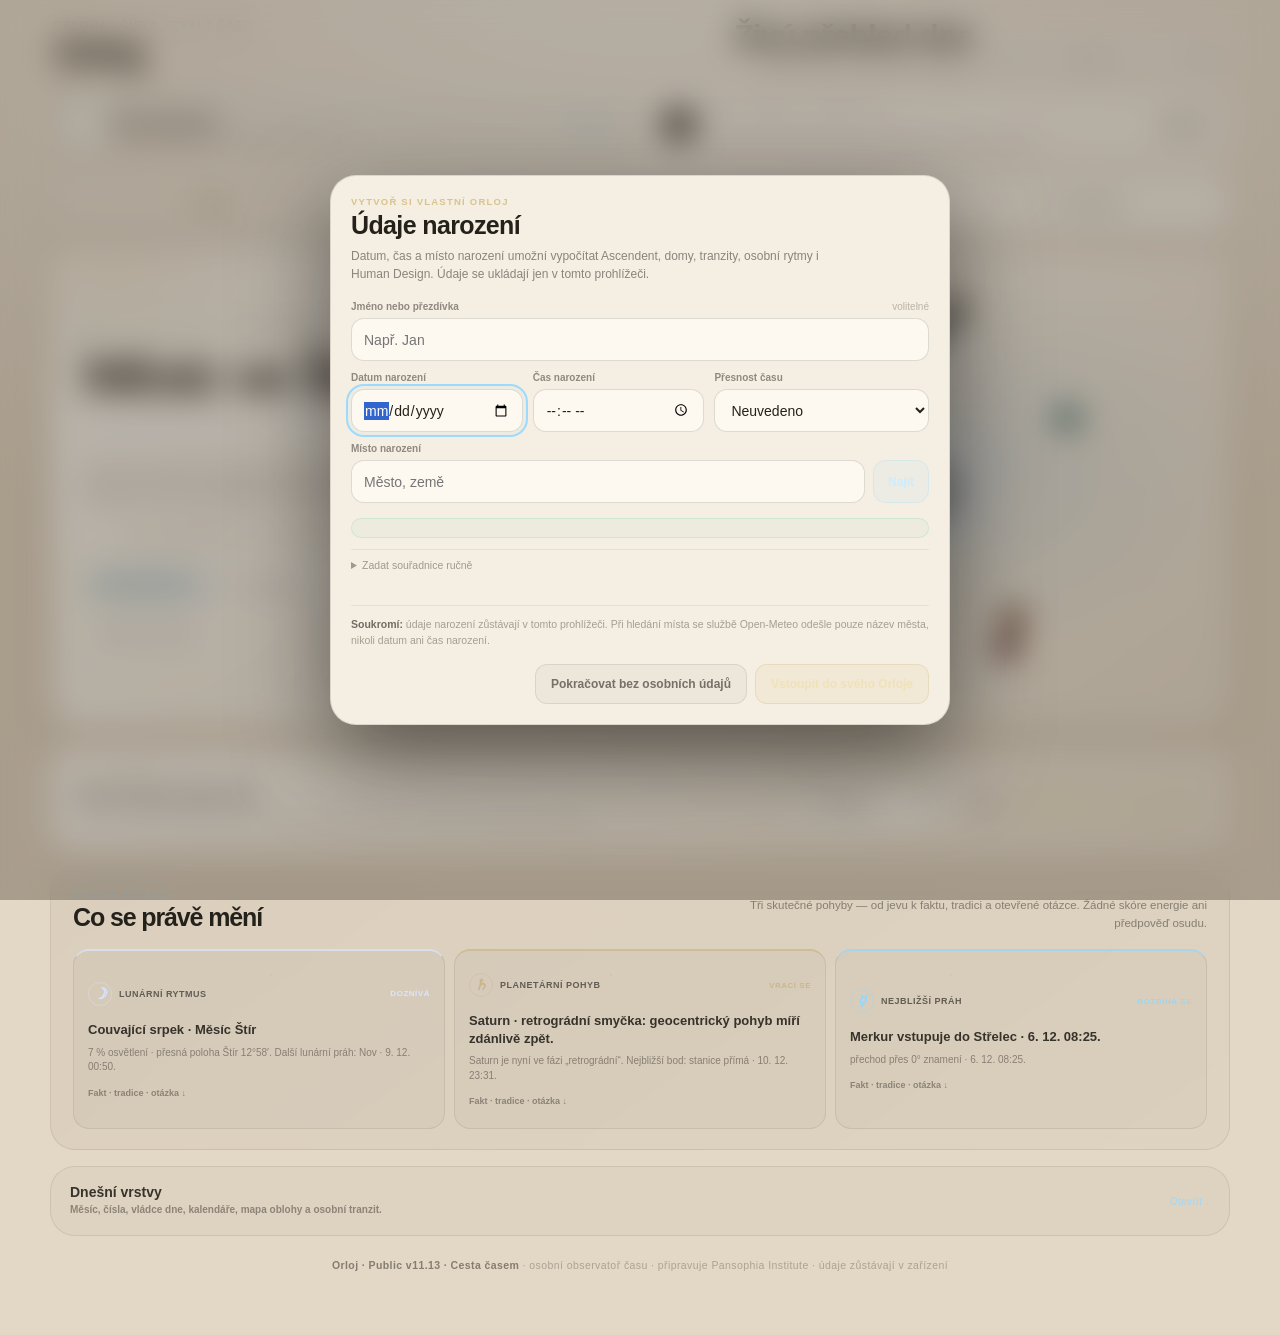
==== index.html @ e78c7732 "Translate live Now reading and its three signals" ====
<!DOCTYPE html>

<html lang="cs">
<head>
<meta charset="utf-8"/>
<meta content="no-cache, no-store, must-revalidate" http-equiv="Cache-Control"/>
<meta content="no-cache" http-equiv="Pragma"/>
<meta content="0" http-equiv="Expires"/>
<meta content="width=device-width, initial-scale=1, viewport-fit=cover" name="viewport"/>
<meta content="yes" name="apple-mobile-web-app-capable"/>
<meta content="yes" name="mobile-web-app-capable"/>
<meta content="black-translucent" name="apple-mobile-web-app-status-bar-style"/>
<meta content="Orloj" name="apple-mobile-web-app-title"/>
<meta content="#0a0d13" name="theme-color"/>
<script>
(function(){
  try{
    var pref=localStorage.getItem("orloj-theme")||"system";
    var resolved=pref==="system"?(window.matchMedia&&window.matchMedia("(prefers-color-scheme: light)").matches?"light":"dark"):pref;
    document.documentElement.setAttribute("data-theme",resolved);
    document.documentElement.setAttribute("data-theme-preference",pref);
  }catch(e){document.documentElement.setAttribute("data-theme","dark");}
})();
</script>
<meta content="Orloj Public v11.13" name="application-name"/>
<meta content="public-v11-13" name="orloj-build"/>
<link href="manifest.webmanifest" rel="manifest"/>
<link href="[data-uri]" rel="apple-touch-icon"/>
<title>Orloj — osobní observatoř času</title>
<style>
  :root {
    color-scheme: dark;
    --ink-rgb: 255,255,255;
    --ink-primary: #f7f8fb;
    --ink-warm: #f3ecdd;
    --ink-soft: #f4efe5;
    --ink-soft-rgb: 244,239,229;
    --line-rgb: 220,226,236;
    --paper: #0a0d13;
    --paper-soft: #111722;
    --gold: #d8c48a;
  }
  html[data-theme="light"] {
    color-scheme: light;
    --ink-rgb: 31,28,23;
    --ink-primary: #24211b;
    --ink-warm: #2c2923;
    --ink-soft: #252119;
    --ink-soft-rgb: 37,33,25;
    --line-rgb: 65,59,50;
    --paper: #f4eee3;
    --paper-soft: #ebe1d1;
    --gold: #8c6a32;
    --sky1: #f8f3ea;
    --sky2: #eee5d7;
    --sky3: #e3d7c5;
  }
  * { box-sizing: border-box; -webkit-tap-highlight-color: transparent; }
  body {
    margin: 0;
    background: radial-gradient(1200px 800px at 50% -10%, var(--sky1,#131a26) 0%, var(--sky2,#0a0d13) 55%, var(--sky3,#07090e) 100%);
    color: var(--ink-primary);
    font-family: -apple-system, BlinkMacSystemFont, "SF Pro Text", "Segoe UI", Roboto, sans-serif;
    min-height: 100vh;
    padding: max(18px, env(safe-area-inset-top)) max(14px, env(safe-area-inset-right)) max(40px, env(safe-area-inset-bottom)) max(14px, env(safe-area-inset-left));
  }
  .wrap { max-width: 1080px; margin: 0 auto; display: flex; flex-direction: column; gap: 16px; position: relative; z-index: 1; }
  body::before, body::after { content: ""; position: fixed; top: -120px; left: -120px; right: -120px; bottom: -120px; z-index: 0; pointer-events: none; background-repeat: repeat; }
  body::before { background-image: radial-gradient(1.3px 1.3px at 15% 22%, rgba(var(--ink-rgb),.55), transparent), radial-gradient(1px 1px at 62% 15%, rgba(var(--ink-rgb),.4), transparent), radial-gradient(1.4px 1.4px at 82% 42%, rgba(255,238,214,.5), transparent), radial-gradient(1px 1px at 34% 68%, rgba(var(--ink-rgb),.38), transparent), radial-gradient(1.1px 1.1px at 72% 82%, rgba(200,220,255,.42), transparent), radial-gradient(1px 1px at 8% 88%, rgba(var(--ink-rgb),.32), transparent), radial-gradient(1.2px 1.2px at 48% 40%, rgba(var(--ink-rgb),.36), transparent); background-size: 280px 280px; opacity: .7; animation: drift1 200s linear infinite; }
  body::after { background-image: radial-gradient(1px 1px at 25% 12%, rgba(var(--ink-rgb),.34), transparent), radial-gradient(1px 1px at 55% 55%, rgba(var(--ink-rgb),.28), transparent), radial-gradient(1.2px 1.2px at 88% 20%, rgba(240,200,160,.34), transparent), radial-gradient(1px 1px at 12% 50%, rgba(var(--ink-rgb),.28), transparent), radial-gradient(1px 1px at 78% 68%, rgba(200,220,255,.3), transparent); background-size: 380px 380px; opacity: .5; animation: drift2 330s linear infinite; }
  @keyframes drift1 { from { transform: translate3d(0,0,0); } to { transform: translate3d(0,-70px,0); } }
  @keyframes drift2 { from { transform: translate3d(0,0,0); } to { transform: translate3d(0,90px,0); } }
  .panel:not(.hidden) { animation: panelIn .34s cubic-bezier(.2,.7,.2,1); }
  @keyframes panelIn { from { opacity: 0; transform: translateY(8px); } to { opacity: 1; transform: none; } }
  .tabs button { transition: background .18s ease, color .18s ease, border-color .18s ease; }
  .tabs button.on { color: #ffce9e; text-shadow: 0 0 14px rgba(240,163,108,.45); }
  .cbchip, .evrow, .trow, .pprow, .nm-inp { transition: background .16s ease, color .16s ease, border-color .16s ease; }
  .now { animation: nowglow 3.4s ease-in-out infinite; }
  @keyframes nowglow { 0%,100% { opacity: 1; } 50% { opacity: .62; } }
  .aspulse { animation: asppulse 2.6s ease-in-out infinite; display: inline-block; }
  @keyframes asppulse { 0%,100% { text-shadow: 0 0 2px currentColor; opacity: 1; } 50% { text-shadow: 0 0 13px currentColor, 0 0 26px currentColor; opacity: .78; } }
  #anim-btn.playing { color: #ffce9e; border-color: rgba(240,163,108,.55); background: rgba(240,163,108,.12); text-shadow: 0 0 10px rgba(240,163,108,.5); }
  @media (prefers-reduced-motion: reduce) { body::before, body::after { animation: none; } .panel:not(.hidden) { animation: none; } .aspulse, .now { animation: none; } }
  .jr-ta { width: 100%; min-height: 120px; box-sizing: border-box; background: rgba(var(--ink-rgb),.05); border: 1px solid rgba(var(--ink-rgb),.14); border-radius: 12px; color: var(--ink-warm); font-family: inherit; font-size: 15px; line-height: 1.55; padding: 11px 13px; margin-top: 10px; resize: vertical; }
  .jr-ta::placeholder { color: rgba(var(--ink-rgb),.35); }
  .jr-btn { border: 1px solid rgba(240,163,108,.5); background: rgba(240,163,108,.12); color: #ffd9b8; border-radius: 10px; padding: 8px 14px; font-size: 13px; font-weight: 700; font-family: inherit; cursor: pointer; }
  .jr-head-row { display: flex; flex-wrap: wrap; gap: 6px 16px; font-size: 13.5px; margin-top: 6px; }
  .jr-q { font-style: italic; color: #bdebd4; margin-top: 8px; font-size: 13.5px; }
  .jr-item { border-top: 1px solid rgba(var(--ink-rgb),.06); padding: 10px 2px; }
  .jr-item .jr-d { font-size: 12px; font-weight: 700; color: rgba(var(--ink-rgb),.5); display: flex; justify-content: space-between; align-items: center; }
  .jr-item .jr-t { font-size: 14px; line-height: 1.55; margin-top: 4px; white-space: pre-wrap; }
  .jr-x { background: none; border: none; color: rgba(var(--ink-rgb),.35); font-size: 15px; cursor: pointer; padding: 2px 6px; }
  .head { display: flex; align-items: flex-end; justify-content: space-between; gap: 12px; padding: 4px 4px 0; }
  .head h1 { font-size: 30px; font-weight: 600; letter-spacing: -.6px; margin: 0; }
  .head .eyebrow { font-size: 12px; font-weight: 500; color: rgba(var(--ink-rgb),.4); margin: 0 0 2px; }
  .head .meta { text-align: right; font-size: 13px; }
  .head .meta b { display: block; font-weight: 600; color: rgba(var(--ink-rgb),.9); }
  .head .meta i { font-style: normal; color: rgba(var(--ink-rgb),.36); }
  .card { background: rgba(var(--ink-rgb),.05); border: 1px solid rgba(var(--ink-rgb),.09); border-radius: 24px; padding: 18px; backdrop-filter: blur(8px); }
  .card h2 { font-size: 20px; font-weight: 600; margin: 0; letter-spacing: -.3px; }
  .lbl { font-size: 11px; font-weight: 600; color: rgba(var(--ink-rgb),.36); margin: 0; text-transform: none; }

  /* date control */
  .daterow { display: flex; align-items: flex-end; justify-content: space-between; gap: 10px; flex-wrap: wrap; }
  .badge { display: inline-flex; align-items: center; gap: 6px; border-radius: 999px; padding: 4px 11px; font-size: 12px; font-weight: 600; border: 1px solid; }
  .badge.live { border-color: rgba(93,202,165,.28); background: rgba(93,202,165,.1); color: #bdebd4; }
  .badge.off { border-color: rgba(143,216,255,.28); background: rgba(143,216,255,.1); color: #cdeaff; }
  input[type=range] { width: 100%; margin: 14px 0 4px; height: 6px; -webkit-appearance: none; appearance: none; background: rgba(var(--ink-rgb),.1); border-radius: 999px; outline: none; }
  input[type=range]::-webkit-slider-thumb { -webkit-appearance: none; width: 20px; height: 20px; border-radius: 50%; background: #8fd8ff; border: 3px solid #0a0d13; cursor: pointer; }
  input[type=range]::-moz-range-thumb { width: 20px; height: 20px; border-radius: 50%; background: #8fd8ff; border: 3px solid #0a0d13; cursor: pointer; }
  .scale { display: flex; justify-content: space-between; font-size: 11px; color: rgba(var(--ink-rgb),.3); }
  .btns { display: grid; grid-template-columns: repeat(5,1fr); gap: 8px; margin-top: 14px; }
  .btns button { border: 1px solid rgba(var(--ink-rgb),.1); background: rgba(var(--ink-rgb),.05); color: rgba(var(--ink-rgb),.74); border-radius: 14px; padding: 10px 2px; font-size: 15px; font-weight: 600; cursor: pointer; font-family: inherit; }
  .btns button:active { transform: scale(.96); }
  .btns button.on { border-color: rgba(93,202,165,.3); background: rgba(93,202,165,.1); color: #bdebd4; }

  .grid { display: grid; grid-template-columns: minmax(0,1fr) 360px; gap: 16px; align-items: start; }
  @media (max-width: 760px) { .grid { grid-template-columns: 1fr; } }

  /* planet list */
  .plist { padding: 6px; }
  .prow { display: flex; align-items: center; gap: 14px; width: 100%; text-align: left; background: transparent; border: 0; border-radius: 16px; padding: 12px; cursor: pointer; color: inherit; font-family: inherit; }
  .prow:hover { background: rgba(var(--ink-rgb),.03); }
  .prow.on { background: rgba(var(--ink-rgb),.06); }
  .prow .gly { flex: none; width: 38px; height: 38px; display: grid; place-items: center; border-radius: 50%; background: rgba(var(--ink-rgb),.06); border: 1px solid rgba(var(--ink-rgb),.1); font-size: 20px; }
  .prow .body { flex: 1; min-width: 0; display: flex; flex-direction: column; gap: 4px; }
  .prow .r1 { display: flex; align-items: baseline; gap: 8px; flex-wrap: wrap; }
  .prow .nm { font-size: 16px; font-weight: 600; }
  .prow .mo { font-size: 12px; color: rgba(var(--ink-rgb),.42); }
  .prow .r2 { font-size: 14px; color: rgba(var(--ink-rgb),.56); line-height: 1.25; }
  .prow .r2 .sg { color: var(--ink-primary); font-weight: 600; }
  .prow .r2 .ns { color: var(--ink-primary); font-weight: 600; }
  .prow .r2 .in { color: #8fd8ff; }
  .prow .R { color: #f8c56b; font-weight: 700; }

  .side { display: flex; flex-direction: column; gap: 16px; }
  /* detail */
  .detbig { font-size: 30px; font-weight: 600; letter-spacing: -.5px; margin: 2px 0 0; }
  .detsub { font-size: 13px; color: rgba(var(--ink-rgb),.5); margin: 3px 0 0; }
  .pill { display: inline-flex; align-items: center; gap: 6px; border-radius: 999px; padding: 4px 11px; font-size: 12px; font-weight: 600; border: 1px solid; }
  .phase { margin-top: 14px; border-top: 1px solid rgba(var(--ink-rgb),.08); padding-top: 14px; display: flex; gap: 14px; align-items: center; }
  .phase .pn { font-size: 17px; font-weight: 600; }
  .phase .ps { font-size: 13px; color: rgba(var(--ink-rgb),.5); margin-top: 2px; }
  .nextline { margin-top: 14px; border-top: 1px solid rgba(var(--ink-rgb),.08); padding-top: 12px; font-size: 13px; }
  .nextline i { font-style: normal; color: rgba(var(--ink-rgb),.42); }
  .chip { margin-top: 8px; display: inline-flex; align-items: center; gap: 6px; border: 1px solid rgba(var(--ink-rgb),.1); background: rgba(var(--ink-rgb),.06); border-radius: 999px; padding: 4px 11px; font-size: 12px; font-weight: 600; }
  .chip .dot { width: 6px; height: 6px; border-radius: 50%; background: #8fd8ff; }

  /* wheel */
  .leg { display: flex; gap: 14px; flex-wrap: wrap; font-size: 12px; color: rgba(var(--ink-rgb),.46); margin-top: 6px; }
  .leg span { display: inline-flex; align-items: center; gap: 6px; }
  .leg i { width: 16px; height: 2px; border-radius: 2px; display: inline-block; }
  .asp .h { font-size: 11px; font-weight: 600; color: rgba(var(--ink-rgb),.34); margin: 14px 0 8px; border-top: 1px solid rgba(var(--ink-rgb),.08); padding-top: 12px; }
  .asprow { display: flex; align-items: center; justify-content: space-between; gap: 8px; font-size: 14px; padding: 3px 0; }
  .asprow .lhs { display: flex; align-items: center; gap: 8px; }
  .asprow .d { width: 8px; height: 8px; border-radius: 50%; flex: none; }
  .asprow .nm2 { color: rgba(var(--ink-rgb),.55); font-size: 13px; }
  .asprow .orb { font-size: 12px; color: rgba(var(--ink-rgb),.36); }

  /* events */
  .evhead { display: flex; align-items: flex-end; justify-content: space-between; gap: 10px; margin-bottom: 12px; }
  .nodes { display: flex; gap: 8px; flex-wrap: wrap; }
  .nodes span { font-size: 12px; font-weight: 600; color: rgba(var(--ink-rgb),.6); background: rgba(var(--ink-rgb),.06); border: 1px solid rgba(var(--ink-rgb),.1); border-radius: 999px; padding: 4px 10px; }
  .evitem { border: 1px solid rgba(var(--ink-rgb),.07); background: rgba(var(--ink-rgb),.03); border-radius: 16px; margin-top: 10px; overflow: hidden; }
  .evrow { display: flex; align-items: center; gap: 12px; padding: 12px 13px; width: 100%; background: transparent; border: 0; color: inherit; font-family: inherit; cursor: pointer; text-align: left; }
  .evrow:hover { background: rgba(var(--ink-rgb),.03); }
  .evrow .eg { width: 40px; height: 40px; flex: none; display: grid; place-items: center; border-radius: 12px; background: rgba(var(--ink-rgb),.05); border: 1px solid rgba(var(--ink-rgb),.1); font-size: 19px; }
  .evrow .et { font-size: 15px; font-weight: 600; line-height: 1.2; }
  .evrow .ed { font-size: 12px; color: rgba(var(--ink-rgb),.44); margin-top: 2px; }
  .evrow .ew { text-align: right; flex: none; }
  .evrow .ew b { font-size: 14px; font-weight: 600; }
  .evrow .ew span { display: block; font-size: 12px; color: rgba(var(--ink-rgb),.38); margin-top: 1px; }
  .chev { width: 15px; height: 15px; flex: none; color: rgba(var(--ink-rgb),.4); transition: transform .2s; }
  .chev.open { transform: rotate(180deg); }
  .exp { border-top: 1px solid rgba(var(--ink-rgb),.07); padding: 12px 13px; }
  .exp .el { font-size: 11px; font-weight: 600; display: inline-flex; align-items: center; gap: 6px; margin-bottom: 7px; }
  .exp p { font-size: 13px; line-height: 1.55; color: rgba(var(--ink-rgb),.68); margin: 0; }
  .note { font-size: 11px; color: rgba(var(--ink-rgb),.3); margin: 12px 0 0; }
  .foot { text-align: center; font-size: 11px; color: rgba(var(--ink-rgb),.3); padding-top: 4px; }

  .tabs { display: flex; gap: 6px; background: rgba(var(--ink-rgb),.04); border: 1px solid rgba(var(--ink-rgb),.08); border-radius: 16px; padding: 5px; position: sticky; top: 8px; z-index: 5; backdrop-filter: blur(10px); }
  .tabs button { flex: 1; border: 0; background: transparent; color: rgba(var(--ink-rgb),.55); font-family: inherit; font-size: 14px; font-weight: 600; padding: 11px 8px; border-radius: 12px; cursor: pointer; }
  .tabs button.on { background: rgba(var(--ink-rgb),.1); color: var(--ink-primary); }
  .panel { display: flex; flex-direction: column; gap: 16px; }
  .panel.hidden { display: none; }
  .info { display: flex; flex-wrap: wrap; gap: 6px 18px; font-size: 13px; color: rgba(var(--ink-rgb),.6); margin-top: 10px; }
  .info b { color: var(--ink-primary); font-weight: 600; }
  .angles { display: grid; grid-template-columns: 1fr 1fr; gap: 10px; margin-top: 14px; }
  .angle { border: 1px solid rgba(var(--ink-rgb),.09); border-radius: 16px; padding: 12px 14px; background: rgba(var(--ink-rgb),.03); }
  .angle .k { font-size: 11px; font-weight: 600; color: rgba(var(--ink-rgb),.42); }
  .angle .v { font-size: 18px; font-weight: 600; margin-top: 3px; }
  .hrow { display: flex; align-items: center; gap: 12px; padding: 10px 6px; width: 100%; background: transparent; border: 0; border-top: 1px solid rgba(var(--ink-rgb),.06); text-align: left; cursor: pointer; color: inherit; font-family: inherit; }
  #n-list > div:first-child .hrow { border-top: 0; }
  .hexp { padding: 2px 6px 14px 52px; font-size: 13px; line-height: 1.6; color: rgba(var(--ink-rgb),.68); }
  .pexp { padding: 0 14px 14px 64px; font-size: 13px; line-height: 1.6; color: rgba(var(--ink-rgb),.68); }
  @media (max-width: 480px) { .pexp { padding-left: 16px; } .hexp { padding-left: 8px; } }
  .calhead { display: flex; align-items: flex-end; justify-content: space-between; gap: 10px; flex-wrap: wrap; }
  .calhead h3 { font-size: 18px; font-weight: 700; margin: 2px 0 0; }
  .calnav { display: flex; gap: 6px; }
  .calnav button { border: 1px solid rgba(var(--ink-rgb),.12); background: rgba(var(--ink-rgb),.05); color: var(--ink-primary); border-radius: 11px; padding: 8px 13px; font-size: 14px; font-weight: 700; cursor: pointer; font-family: inherit; }
  .calgrid { display: grid; grid-template-columns: repeat(7,1fr); gap: 4px; margin-top: 12px; }
  .caldow { text-align: center; font-size: 10px; font-weight: 700; color: rgba(var(--ink-rgb),.35); padding: 2px 0; }
  .calcell { border: 1px solid rgba(var(--ink-rgb),.06); border-radius: 10px; padding: 5px 2px 6px; display: flex; flex-direction: column; align-items: center; gap: 3px; background: rgba(var(--ink-rgb),.02); min-height: 66px; color:inherit; text-decoration:none; transition:border-color .16s ease,background .16s ease,transform .16s ease; }
  .calcell:hover { border-color:rgba(143,216,255,.34); background:rgba(143,216,255,.045); transform:translateY(-1px); }
  .calcell.today { border-color: rgba(143,216,255,.55); background: rgba(143,216,255,.09); }
  .calcell .cd { font-size: 11px; font-weight: 700; color: rgba(var(--ink-rgb),.6); }
  .calcell.today .cd { color: #cdeaff; }
  .calcell .cs { font-size: 9px; font-weight: 700; color: rgba(var(--ink-rgb),.42); }
  .calcell .cm { font-size: 8px; font-weight: 800; letter-spacing: .3px; border-radius: 6px; padding: 1px 4px; }
  .calcell .cm.full { background: rgba(216,229,255,.16); color: #dfe8ff; }
  .calcell .cm.new { background: rgba(var(--ink-rgb),.08); color: rgba(var(--ink-rgb),.6); }
  .profsw { display: flex; gap: 6px; flex-wrap: wrap; }
  .pfb { border: 1px solid rgba(var(--ink-rgb),.12); background: rgba(var(--ink-rgb),.05); color: rgba(var(--ink-rgb),.65); border-radius: 999px; padding: 8px 16px; font-size: 13px; font-weight: 700; cursor: pointer; font-family: inherit; }
  .pfb.on { background: rgba(240,163,108,.16); border-color: rgba(240,163,108,.5); color: #ffd9b8; }
  .tabs { overflow-x: auto; scrollbar-width: none; }
  .tabs::-webkit-scrollbar { display: none; }
  @media (max-width: 620px) { .tabs button { font-size: 12px; padding: 10px 9px; flex: 1 0 auto; } }
  .tlmon { font-size: 12px; font-weight: 800; color: #f0a36c; margin: 16px 0 4px; text-transform: uppercase; letter-spacing: .8px; }
  .tlmon:first-child { margin-top: 2px; }
  .med { display: block; margin-top: 10px; font-style: italic; color: #bdebd4; font-size: 12.5px; line-height: 1.5; }
  .subl { font-size: 11px; font-weight: 800; letter-spacing: .7px; text-transform: uppercase; color: #f0a36c; margin: 16px 0 5px; }
  .subl:first-child { margin-top: 2px; }
  .digrid { display: grid; grid-template-columns: 1fr 1fr; gap: 5px 14px; margin-top: 6px; }
  .digrid .dgc { font-size: 12.5px; }
  .digrid .dgc b { color: rgba(var(--ink-rgb),.5); font-weight: 600; }
  .motln { font-size: 13px; line-height: 1.6; padding: 3px 0; border-bottom: 1px solid rgba(var(--ink-rgb),.05); }
  .pathrow { display: flex; gap: 10px; font-size: 12.5px; padding: 4px 2px; border-bottom: 1px solid rgba(var(--ink-rgb),.05); }
  .pathrow .py { width: 82px; flex: none; font-weight: 700; color: rgba(var(--ink-rgb),.55); }
  .pathrow.now { color: #cdeaff; } .pathrow.now .py { color: #8fd8ff; }
  .pkey { display: inline-block; font-size: 11px; font-weight: 700; background: rgba(var(--ink-rgb),.06); border: 1px solid rgba(var(--ink-rgb),.08); border-radius: 7px; padding: 2px 8px; margin: 3px 4px 0 0; }
  .pprow { display: flex; align-items: center; gap: 10px; width: 100%; background: transparent; border: 0; border-top: 1px solid rgba(var(--ink-rgb),.05); padding: 9px 2px; text-align: left; color: inherit; font-family: inherit; cursor: pointer; font-size: 13px; }
  .pprow .ppy { width: 106px; flex: none; font-weight: 700; color: rgba(var(--ink-rgb),.55); }
  .pprow.now { color: #cdeaff; } .pprow.now .ppy { color: #8fd8ff; }
  .cbrow { display: flex; flex-wrap: wrap; gap: 6px; margin-top: 8px; }
  .cbchip { border: 1px solid rgba(var(--ink-rgb),.12); background: rgba(var(--ink-rgb),.05); color: rgba(var(--ink-rgb),.7); border-radius: 10px; padding: 6px 9px; font-size: 12.5px; font-weight: 700; cursor: pointer; font-family: inherit; display: flex; align-items: center; gap: 5px; }
  .cbchip.on { background: rgba(240,163,108,.16); border-color: rgba(240,163,108,.5); color: #ffd9b8; }
  .cbchip .cg { font-size: 14px; }
  .cbwrap { display: flex; gap: 16px; align-items: center; flex-wrap: wrap; margin-top: 14px; }
  .cbwheel { width: 184px; flex: none; }
  .cbtext { flex: 1; min-width: 210px; font-size: 14px; line-height: 1.62; }
  @media (max-width: 520px) { .cbwheel { width: 156px; margin: 0 auto; } .cbtext { min-width: 100%; } }
  .cblbl { font-size: 11px; font-weight: 700; letter-spacing: .5px; color: rgba(var(--ink-rgb),.4); text-transform: uppercase; margin-top: 12px; }
  .bzgrid { display: grid; grid-template-columns: repeat(4,1fr); gap: 8px; margin-top: 8px; }
  .bzcol { border: 1px solid rgba(var(--ink-rgb),.1); border-radius: 12px; padding: 9px 4px; text-align: center; background: rgba(var(--ink-rgb),.02); }
  .bzcol.dm { border-color: rgba(240,163,108,.55); background: rgba(240,163,108,.08); }
  .bzcol .bzt { font-size: 10.5px; font-weight: 700; letter-spacing: .4px; color: rgba(var(--ink-rgb),.4); text-transform: uppercase; }
  .bzch { font-size: 26px; line-height: 1.15; font-weight: 600; }
  .bzpin { font-size: 10.5px; color: rgba(var(--ink-rgb),.45); }
  .bzsub { font-size: 11px; margin-top: 2px; }
  .bzbar { height: 12px; border-radius: 6px; }
  .bzbrow { display: flex; align-items: center; gap: 8px; margin-top: 5px; font-size: 12.5px; }
  .bzbrow .bzl { width: 46px; flex: none; font-weight: 700; }
  .ncomp { opacity: .5; font-weight: 400; font-size: .62em; vertical-align: middle; }
  .nm-inp { width: 100%; box-sizing: border-box; background: rgba(var(--ink-rgb),.05); border: 1px solid rgba(var(--ink-rgb),.14); border-radius: 10px; color: var(--ink-warm); font-size: 15px; padding: 10px 12px; font-family: inherit; }
  .nm-inp::placeholder { color: rgba(var(--ink-rgb),.35); }
  .nmrow { display: flex; gap: 10px; align-items: baseline; margin-top: 10px; padding-top: 10px; border-top: 1px solid rgba(var(--ink-rgb),.05); }
  .nmrow .nmn { font-size: 22px; font-weight: 700; min-width: 62px; color: #f0a36c; }
  .nmrow .nml { font-size: 12px; font-weight: 700; letter-spacing: .4px; text-transform: uppercase; color: rgba(var(--ink-rgb),.45); }
  .bzbrow .bztrk { flex: 1; background: rgba(var(--ink-rgb),.06); border-radius: 6px; overflow: hidden; }
  button.trow { background: transparent; border: 0; width: 100%; cursor: pointer; color: inherit; font-family: inherit; text-align: left; }
  .twrap + .twrap { border-top: 1px solid rgba(var(--ink-rgb),.06); }
  .phgrid { display: grid; grid-template-columns: repeat(4,1fr); gap: 5px; margin-top: 12px; }
  @media (min-width: 700px) { .phgrid { grid-template-columns: repeat(6,1fr); } }
  .ph { border: 1px solid rgba(var(--ink-rgb),.07); border-radius: 10px; padding: 6px 4px; text-align: center; font-size: 11px; font-weight: 700; color: rgba(var(--ink-rgb),.5); background: rgba(var(--ink-rgb),.02); }
  .ph .pg { font-size: 15px; display: block; margin-bottom: 1px; }
  .ph.night { opacity: .72; background: transparent; }
  .ph.on { border-color: rgba(143,216,255,.55); background: rgba(143,216,255,.09); color: var(--ink-primary); opacity: 1; }
  .dsrow { margin-top: 12px; padding-top: 12px; border-top: 1px solid rgba(var(--ink-rgb),.07); }
  .dsrow:first-child { margin-top: 2px; padding-top: 0; border-top: 0; }
  .dst { font-size: 14px; line-height: 1.4; }
  .dsi { font-style: italic; color: rgba(var(--ink-rgb),.62); font-size: 13px; margin-top: 5px; line-height: 1.55; }
  .dstheme { font-size: 12px; color: #bdebd4; margin-top: 4px; font-weight: 600; line-height: 1.5; }
  .hexp br + b, .exp br + b { display: inline-block; margin-top: 2px; }
  .hrow .g { width: 34px; height: 34px; flex: none; display: grid; place-items: center; border-radius: 50%; background: rgba(var(--ink-rgb),.06); border: 1px solid rgba(var(--ink-rgb),.1); font-size: 18px; }
  .hrow .nm3 { font-size: 15px; font-weight: 600; flex: 1; min-width: 0; }
  .hrow .pos { font-size: 14px; font-weight: 600; }
  .hrow .ho { font-size: 12px; color: rgba(var(--ink-rgb),.42); width: 62px; text-align: right; flex: none; }
  .cusps { display: grid; grid-template-columns: 1fr 1fr; gap: 4px 18px; }
  .crow { display: flex; align-items: baseline; gap: 10px; padding: 6px 4px; border-bottom: 1px solid rgba(var(--ink-rgb),.05); }
  .crow .cn { font-size: 12px; font-weight: 700; color: rgba(var(--ink-rgb),.4); width: 26px; flex: none; }
  .crow .cv { font-size: 14px; font-weight: 600; }
  .crow .ck { font-size: 11px; color: #bdebd4; font-weight: 700; margin-left: auto; }
  .trow { display: flex; align-items: center; gap: 11px; padding: 12px 6px; border-top: 1px solid rgba(var(--ink-rgb),.06); }
  .trow:first-child { border-top: 0; }
  .trow .tg { font-size: 19px; flex: none; }
  .trow .asy { font-size: 17px; flex: none; }
  .trow .desc { flex: 1; min-width: 0; color: rgba(var(--ink-rgb),.62); font-size: 13.5px; line-height: 1.35; }
  .trow .desc b { color: var(--ink-primary); font-weight: 600; }
  .trow .ob { font-size: 12px; color: rgba(var(--ink-rgb),.4); flex: none; }
  .num { display: flex; gap: 14px; flex-wrap: wrap; }
  .numbox { flex: 1; min-width: 130px; border: 1px solid rgba(var(--ink-rgb),.09); border-radius: 16px; padding: 14px; background: rgba(var(--ink-rgb),.03); }
  .numbox .big { font-size: 36px; font-weight: 700; letter-spacing: -1px; line-height: 1; }
  .numbox .lab2 { font-size: 12px; color: rgba(var(--ink-rgb),.5); margin-top: 6px; }
  .numbox .t2 { font-size: 12px; color: rgba(var(--ink-rgb),.66); margin-top: 6px; line-height: 1.4; }
  .prelim { font-size: 11px; color: rgba(var(--ink-rgb),.34); margin-top: 12px; font-style: italic; }
  .lead { font-size: 13px; line-height: 1.55; color: rgba(var(--ink-rgb),.66); margin: 10px 0 0; }

  .numgrid { display: grid; grid-template-columns: repeat(3,1fr); gap: 14px; }
  @media (max-width: 640px) { .numgrid { grid-template-columns: 1fr 1fr; } .numgrid .span2 { grid-column: span 2; } }
  .ncard { border: 1px solid rgba(240,163,108,.2); border-radius: 22px; padding: 20px 16px; background: radial-gradient(130% 110% at 50% -10%, rgba(240,163,108,.12), rgba(var(--ink-rgb),.02) 60%); text-align: center; display: flex; flex-direction: column; align-items: center; }
  .ncard .nh { font-size: 12px; font-weight: 700; letter-spacing: 1.2px; color: #f0a36c; text-transform: uppercase; }
  .ncard .nbig { font-size: 58px; font-weight: 700; color: var(--ink-warm); line-height: 1; margin: 12px 0 2px; letter-spacing: -1.5px; }
  .ncard .nday { font-size: 11px; font-weight: 700; color: rgba(var(--ink-rgb),.42); letter-spacing: 1.2px; margin-top: 14px; }
  .ncard .ndayv { font-size: 22px; font-weight: 700; color: var(--ink-warm); margin-top: 2px; }
  .npills { display: flex; flex-wrap: wrap; gap: 8px; justify-content: center; margin-top: 14px; }
  .npill { border: 1px solid rgba(240,163,108,.28); border-radius: 999px; padding: 5px 13px; font-size: 14px; font-weight: 700; color: var(--ink-warm); }
  .npill span { color: #f0a36c; font-size: 11px; margin-right: 5px; letter-spacing: .5px; }
  .nicon { width: 84px; height: 84px; margin: 14px auto 6px; border-radius: 22px; display: grid; place-items: center; }
  .nicon .gl { font-size: 44px; line-height: 1; }
  .ncard .nsub { font-size: 13px; color: rgba(var(--ink-rgb),.6); margin-top: 4px; }
  .ncard-link { appearance: none; -webkit-appearance: none; width: 100%; min-width: 0; color: inherit; font: inherit; cursor: pointer; position: relative; transition: transform .2s ease, border-color .2s ease, background .2s ease, box-shadow .2s ease; }
  .ncard-link:hover { transform: translateY(-2px); border-color: rgba(240,163,108,.42); box-shadow: 0 14px 34px rgba(0,0,0,.18); }
  .ncard-link:active { transform: translateY(0) scale(.99); }
  .ncard-link:focus-visible { outline: 2px solid #8fd8ff; outline-offset: 3px; }
  .ncard-cta { display: inline-flex; align-items: center; gap: 6px; margin-top: 14px; color: #f0b985; font-size: 10px; font-weight: 780; letter-spacing: .09em; text-transform: uppercase; }
  .ncard-cta span { font-size: 14px; line-height: 1; transition: transform .2s ease; }
  .ncard-link:hover .ncard-cta span { transform: translate(2px,2px); }
  .nbday { display: flex; align-items: center; gap: 16px; }
  .nbday .cal { width: 56px; height: 56px; flex: none; border: 2px solid #f0a36c; border-radius: 13px; display: grid; place-items: center; color: #f0a36c; font-size: 11px; font-weight: 700; line-height: 1.1; text-align: center; }
  .nbday .bk { font-size: 11px; font-weight: 700; letter-spacing: 1px; color: rgba(var(--ink-rgb),.4); text-transform: uppercase; }
  .nbday .bv { font-size: 22px; font-weight: 700; color: var(--ink-warm); margin-top: 2px; }
  .ntoday { display: flex; align-items: center; justify-content: space-between; gap: 16px; flex-wrap: wrap; }
  .ntoday .td { font-size: 15px; font-weight: 600; }
  .ntoday .tk { font-size: 12px; color: rgba(var(--ink-rgb),.45); margin-top: 2px; }
  .ntoday .tnums { display: flex; gap: 22px; }
  .ntoday .tnums .v { font-size: 30px; font-weight: 700; color: var(--ink-warm); line-height: 1; }
  .ntoday .tnums .k { font-size: 11px; color: rgba(var(--ink-rgb),.5); margin-top: 4px; letter-spacing: .4px; }
  .czgrid { display: grid; grid-template-columns: repeat(auto-fill, minmax(150px, 1fr)); gap: 10px; margin-top: 12px; }
  .czcard { border: 1px solid rgba(var(--ink-rgb),.08); border-radius: 16px; padding: 12px; background: rgba(var(--ink-rgb),.03); }
  .czcard.me { border-color: rgba(240,163,108,.5); background: rgba(240,163,108,.08); }
  .czcard .zh { font-size: 26px; line-height: 1; }
  .czcard .an { font-size: 15px; font-weight: 700; margin-top: 6px; }
  .czcard .tr { font-size: 11px; color: rgba(var(--ink-rgb),.5); margin-top: 2px; line-height: 1.35; }
  .czyears { display: flex; flex-wrap: wrap; gap: 4px; margin-top: 9px; }
  .czy { font-size: 11px; font-weight: 700; border-radius: 7px; padding: 2px 6px; background: rgba(var(--ink-rgb),.05); border: 1px solid rgba(var(--ink-rgb),.07); }
  .czy.hl { background: rgba(240,163,108,.22); border-color: rgba(240,163,108,.55); color: #ffd9b8 !important; }
  .czy.now { background: rgba(143,216,255,.16); border-color: rgba(143,216,255,.45); color: #cdeaff !important; }
  .dec { display: flex; align-items: center; gap: 12px; flex-wrap: wrap; margin-top: 12px; }
  .dec input { width: 108px; background: rgba(var(--ink-rgb),.06); border: 1px solid rgba(var(--ink-rgb),.14); color: var(--ink-primary); font-family: inherit; font-size: 22px; font-weight: 700; border-radius: 14px; padding: 10px 8px; text-align: center; outline: none; -moz-appearance: textfield; }
  .dec input::-webkit-outer-spin-button, .dec input::-webkit-inner-spin-button { -webkit-appearance: none; }
  .dec button { border: 1px solid rgba(var(--ink-rgb),.12); background: rgba(var(--ink-rgb),.05); color: var(--ink-primary); border-radius: 12px; width: 46px; height: 46px; font-size: 22px; cursor: pointer; font-family: inherit; }
  .decres { flex: 1; min-width: 190px; }
  .decres .r1 { font-size: 23px; font-weight: 700; }
  .decres .r2 { font-size: 13px; color: rgba(var(--ink-rgb),.55); margin-top: 3px; }
  .bar { display: flex; align-items: center; gap: 10px; margin-top: 8px; }
  .bar .bl { width: 84px; font-size: 12px; font-weight: 600; color: rgba(var(--ink-rgb),.6); flex: none; }
  .bar .bt { flex: 1; height: 10px; border-radius: 999px; background: rgba(var(--ink-rgb),.06); overflow: hidden; display: block; }
  .bar .bf { height: 100%; border-radius: 999px; display: block; }
  .bar .bc { width: 18px; text-align: right; font-size: 12px; font-weight: 700; flex: none; }


/* === VISUAL REDESIGN OVERRIDES · keeping structure, changing look === */
:root{
  --bg:#000000;
  --bg2:#05070c;
  --panel:#0b0f17;
  --panel2:#0f141d;
  --line:rgba(var(--ink-rgb),.08);
  --line-strong:rgba(var(--ink-rgb),.14);
  --text:#f4f7fb;
  --muted:rgba(var(--ink-rgb),.58);
  --muted2:rgba(var(--ink-rgb),.38);
  --gold:#d2b46d;
  --gold-soft:rgba(210,180,109,.16);
  --accent:#97b8ff;
  --accent-soft:rgba(151,184,255,.16);
  --danger:#ff8b78;
  --ok:#89d8cb;
  --shadow:0 12px 32px rgba(0,0,0,.42);
}
body{
  background:
    radial-gradient(900px 520px at 50% -12%, rgba(61,93,165,.16) 0%, transparent 60%),
    radial-gradient(760px 520px at 50% 24%, rgba(var(--ink-rgb),.025) 0%, transparent 68%),
    linear-gradient(180deg,#030405 0%, #000000 100%) !important;
  color:var(--text);
  font-family:-apple-system,BlinkMacSystemFont,"SF Pro Display","SF Pro Text","Inter","Segoe UI",Roboto,sans-serif;
}
body::before{opacity:.34;filter:blur(.1px);animation:none;background-size:340px 340px}
body::after{opacity:.14;animation:none;background-size:410px 410px}
.wrap{max-width:1180px;gap:14px;padding-bottom:20px}
.head{
  position:sticky;top:0;z-index:6;
  display:flex;align-items:flex-end;justify-content:space-between;gap:12px;
  padding:12px 6px 10px;
  background:linear-gradient(180deg,rgba(0,0,0,.82),rgba(0,0,0,.55) 72%,transparent);
  backdrop-filter:blur(12px);
}
.eyebrow{color:var(--muted2)!important;letter-spacing:.12em;text-transform:uppercase;font-size:11px!important}
.head h1{font-size:44px;line-height:1.02;letter-spacing:-.03em;font-weight:700;margin:2px 0 0}
.meta{display:flex;flex-direction:column;align-items:flex-end;gap:3px}
.meta b{font-size:32px;letter-spacing:-.03em}
.meta i{font-style:normal;color:var(--muted);font-size:15px}
.tabs{
  gap:6px;background:rgba(var(--ink-rgb),.04)!important;border:1px solid var(--line)!important;
  border-radius:18px; padding:6px; top:74px;
  box-shadow:var(--shadow);
  backdrop-filter:blur(16px) saturate(120%);
}
.tabs button{font-size:13px;font-weight:650;color:var(--muted);border-radius:13px;padding:11px 12px;letter-spacing:-.01em}
.tabs button.on{
  background:linear-gradient(180deg,rgba(var(--ink-rgb),.11),rgba(var(--ink-rgb),.07));
  color:var(--ink-primary); box-shadow: inset 0 1px 0 rgba(var(--ink-rgb),.08), 0 1px 10px rgba(0,0,0,.22);
}
.card, .angle, .calcell, .bzcol{
  background:linear-gradient(180deg,rgba(14,17,23,.92),rgba(8,11,16,.92)) !important;
  border:1px solid var(--line)!important;
  box-shadow:var(--shadow);
}
.card{border-radius:24px!important;padding:18px!important}
.lbl,.k,.bzt,.cblbl,.caldow{color:var(--muted2)!important;letter-spacing:.12em;text-transform:uppercase}
h2,h3,.v,.et,.rt,.ttl,.nmn{letter-spacing:-.025em}
.note,.prelim,.ed,.rs,.fsub,.hexp,.pexp,.cbtext,.motln,.pathrow,.dgc,.exp p{color:var(--muted)!important}
.badge, .live, .pkey, .nodes span, .cbchip.on, .pfb.on{
  background:var(--gold-soft)!important;border-color:rgba(210,180,109,.35)!important;color:#f6deb3!important;
}
.btns button, .calnav button, .pfb, .cbchip{
  background:rgba(var(--ink-rgb),.045)!important; border:1px solid var(--line-strong)!important;
  color:var(--text)!important; border-radius:14px!important; font-weight:650!important;
}
.btns button:hover,.calnav button:hover,.pfb:hover,.cbchip:hover{background:rgba(var(--ink-rgb),.07)!important}
input[type="range"]{accent-color:#cbb06b}
.grid.sky-data-grid{display:grid;grid-template-columns:1.1fr .9fr;gap:16px;align-items:start}
.side.sky-side{display:flex;flex-direction:column;gap:16px}
.sky-controls-card{padding:18px 18px 16px!important}
.hero-orloj-card{
  padding:18px 18px 16px!important;
  overflow:hidden;
  background:
    radial-gradient(520px 240px at 50% -12%, rgba(91,118,188,.13), transparent 64%),
    linear-gradient(180deg, rgba(14,18,26,.96), rgba(8,11,16,.98)) !important;
}
.hero-orloj-card .hero-title{display:flex;align-items:end;justify-content:space-between;gap:10px;flex-wrap:wrap}
.hero-orloj-card .hero-title h2{margin:2px 0 0;font-size:30px;font-weight:700}
.hero-orloj-card .hero-title p{margin:0;color:var(--muted);font-size:14px}
#wheel{margin:16px auto 0!important;display:flex;justify-content:center;align-items:center;min-height:340px}
#wheel svg,#n-wheel svg,#cb-wheel svg{display:block;max-width:100%;height:auto;filter:drop-shadow(0 16px 28px rgba(0,0,0,.38))}
.leg{margin-top:14px;justify-content:center;gap:16px;color:var(--muted2)!important;font-size:12px}
.leg span{display:flex;align-items:center;gap:7px}
.leg i{width:22px!important;height:2px!important;border-radius:999px}
.asp{margin-top:12px;background:rgba(var(--ink-rgb),.028);border:1px solid var(--line);border-radius:18px;padding:8px 12px}
.plist .prow, .pprow, .hrow, .evrow, .trow, .row{border-color:rgba(var(--ink-rgb),.05)!important}
.plist,.asp,#events,#n-list,#n-aspects,#n-cusps,#n-stars,#n-nodes{border-radius:18px}
.plist .prow,.evrow,.pprow,.hrow{padding-top:12px;padding-bottom:12px}
.evlist,.asp{background:rgba(var(--ink-rgb),.022)!important}
.angle .v{font-size:20px}
.info{gap:8px 18px}
.scale{color:var(--muted2)!important}
.foot{text-align:center;color:var(--muted2)}

/* mobile focus */
@media (max-width: 860px){
  .head{padding-left:2px;padding-right:2px;top:0}
  .head h1{font-size:38px}
  .meta b{font-size:28px}
  .tabs{top:68px}
  .grid.sky-data-grid{grid-template-columns:1fr}
  .hero-orloj-card{order:0}
  .sky-data-grid .plist{order:2}
  .sky-data-grid .sky-side{order:3}
}
@media (max-width: 640px){
  body{padding-left:max(10px,env(safe-area-inset-left));padding-right:max(10px,env(safe-area-inset-right))}
  .wrap{gap:12px}
  .card{border-radius:22px!important;padding:16px!important}
  .head{align-items:flex-start}
  .head h1{font-size:34px}
  .meta b{font-size:24px}
  .meta i{font-size:13px}
  .tabs{top:64px;border-radius:16px}
  .tabs button{padding:10px 10px;font-size:12px}
  .daterow{display:flex;flex-direction:column;align-items:flex-start;gap:8px}
  .hero-orloj-card .hero-title h2{font-size:26px}
  #wheel{min-height:300px}
  .leg{justify-content:flex-start;gap:12px;flex-wrap:wrap}
}





/* === ORLOJ MINIMAL UI · functional content preserved === */
body{background:#000!important}
body::before{opacity:.18!important;animation:none!important}
body::after{display:none!important}
.wrap{gap:12px!important}
.head{
  position:relative!important;top:auto!important;min-height:auto!important;
  padding:8px 2px 2px!important;background:transparent!important;backdrop-filter:none!important;
}
.head h1{font-size:42px!important;line-height:1!important;font-weight:720!important;letter-spacing:-.045em!important}
.tabs{top:8px!important;background:rgba(13,15,20,.94)!important;border-radius:18px!important;box-shadow:none!important}
.tabs button{font-size:13px!important;padding:10px 12px!important}
.card{padding:16px!important;border-radius:22px!important;box-shadow:none!important;background:linear-gradient(180deg,#0d1016,#080a0e)!important}
.section-title{margin:0 0 12px!important;font-size:22px!important;line-height:1.1!important;font-weight:720!important;letter-spacing:-.03em!important;color:#f4f6fa!important}
.sky-controls-card{padding:15px!important}
.sky-controls-card .section-title{margin-bottom:10px!important}
.sky-controls-card .daterow{align-items:center!important;flex-direction:row!important;gap:10px!important}
.sky-controls-card #datev{font-size:23px!important;line-height:1.1!important}
.sky-controls-card .badge{margin-left:auto!important;padding:4px 10px!important}
.sky-controls-card input[type=range]{margin:12px 0 2px!important}
.sky-controls-card .scale{font-size:10px!important}
.sky-controls-card .btns{grid-template-columns:repeat(5,1fr)!important;gap:7px!important;margin-top:11px!important}
.sky-controls-card .btns button{padding:9px 2px!important;font-size:14px!important;border-radius:12px!important}
.hero-orloj-card{padding:14px!important}
.hero-orloj-card .hero-title{display:block!important}
.hero-orloj-card .hero-title .section-title{margin-bottom:0!important}
#wheel{margin:4px auto 0!important;min-height:280px!important}
.aspect-details{margin-top:4px;border-top:1px solid rgba(var(--ink-rgb),.07)}
.aspect-details>summary,.section-more>summary,.method-note>summary,.symbol-details>summary,.decan-details>summary{
  list-style:none;cursor:pointer;color:rgba(var(--ink-rgb),.58);font-weight:650;font-size:13px;padding:11px 0;
}
.aspect-details>summary::-webkit-details-marker,.section-more>summary::-webkit-details-marker,.method-note>summary::-webkit-details-marker,.symbol-details>summary::-webkit-details-marker,.decan-details>summary::-webkit-details-marker{display:none}
.aspect-details>summary:after,.section-more>summary:after,.method-note>summary:after,.symbol-details>summary:after,.decan-details>summary:after{content:'+';float:right;color:rgba(var(--ink-rgb),.35);font-size:17px;font-weight:400}
details[open]>summary:after{content:'−'}
.aspect-details .leg{margin-top:2px!important}
.section-more,.method-note{border-top:1px solid rgba(var(--ink-rgb),.06);margin-top:10px}
.section-more .lead,.method-note p{margin:0 0 10px!important;font-size:12.5px!important;line-height:1.55!important;color:rgba(var(--ink-rgb),.55)!important}
.evhead{align-items:center!important}
.evhead .nodes{margin-left:auto}
.calhead{align-items:center!important}
.calhead .section-title{margin-bottom:4px!important}
.calhead h3{font-size:17px!important;color:rgba(var(--ink-rgb),.62)!important}
.calnav button{padding:7px 11px!important}

/* Decan artwork cards */
.decan-grid{display:grid;grid-template-columns:1fr 1fr;gap:10px;margin-top:2px}
.decan-card{border:1px solid rgba(var(--ink-rgb),.08);border-radius:18px;overflow:hidden;background:#080a0f}
.decan-visual{aspect-ratio:16/10;background:#030405;border-bottom:1px solid rgba(var(--ink-rgb),.07)}
.decan-visual svg{display:block;width:100%;height:100%}
.decan-copy{padding:11px 12px 10px}
.decan-title{display:flex;align-items:center;gap:8px;font-size:15px;font-weight:700;line-height:1.25}
.decan-title .dg{font-size:18px}
.decan-meta{margin-top:4px;font-size:11.5px;color:rgba(var(--ink-rgb),.5)}
.decan-details{margin-top:6px;border-top:1px solid rgba(var(--ink-rgb),.06)}
.decan-details p{margin:0 0 9px;font-size:12.5px;line-height:1.5;color:rgba(var(--ink-rgb),.68)}
.decan-details .theme{color:#aee7cf;font-weight:650}
.decan-details .tarot{color:#c9a7ff}
.symbol-details{border-top:1px solid rgba(var(--ink-rgb),.07);margin-top:8px}
.symbol-details>summary{display:flex;align-items:center;gap:8px;font-size:14px;color:rgba(var(--ink-rgb),.84)}
.symbol-details>summary:after{margin-left:auto}
.symbol-details p{margin:0 0 11px;font-size:12.5px;line-height:1.55;color:rgba(var(--ink-rgb),.58)}

@media(max-width:640px){
  .head h1{font-size:38px!important}
  .tabs{top:8px!important}
  .card{padding:14px!important;border-radius:20px!important}
  .section-title{font-size:20px!important;margin-bottom:10px!important}
  .decan-grid{grid-template-columns:1fr 1fr;gap:8px}
  .decan-copy{padding:9px 10px}
  .decan-title{font-size:14px}
  .decan-meta{font-size:10.5px}
  .sky-controls-card #datev{font-size:21px!important}
}
@media(max-width:400px){
  .decan-grid{grid-template-columns:1fr}
}


/* === ORLOJ v1.3 · tradiční astrologická gramatika === */
.trad-sect{
  display:flex;align-items:center;justify-content:space-between;gap:12px;flex-wrap:wrap;
  padding:13px 14px;margin:2px 0 10px;border:1px solid rgba(var(--ink-rgb),.08);
  border-radius:16px;background:rgba(var(--ink-rgb),.025)
}
.trad-sect .ts-main{font-size:15px;font-weight:720;letter-spacing:-.015em}
.trad-sect .ts-sub{font-size:12px;color:rgba(var(--ink-rgb),.47);margin-top:3px;line-height:1.45}
.trad-chipset{display:flex;gap:6px;flex-wrap:wrap}
.trad-chip{
  display:inline-flex;align-items:center;gap:5px;min-height:25px;padding:4px 8px;border-radius:999px;
  border:1px solid rgba(var(--ink-rgb),.1);background:rgba(var(--ink-rgb),.035);
  color:rgba(var(--ink-rgb),.68);font-size:10.5px;font-weight:700;line-height:1.1
}
.trad-chip.good{border-color:rgba(117,223,212,.24);background:rgba(117,223,212,.07);color:#aee7df}
.trad-chip.warn{border-color:rgba(255,138,118,.25);background:rgba(255,138,118,.07);color:#ffb2a4}
.trad-chip.gold{border-color:rgba(210,180,109,.28);background:rgba(210,180,109,.08);color:#ead29c}
.trad-list{border:1px solid rgba(var(--ink-rgb),.07);border-radius:18px;overflow:hidden;background:rgba(var(--ink-rgb),.016)}
.trad-row+ .trad-row{border-top:1px solid rgba(var(--ink-rgb),.055)}
.trad-row>summary{
  list-style:none;display:grid;grid-template-columns:40px minmax(0,1fr) auto;gap:11px;align-items:center;
  min-height:64px;padding:10px 12px;cursor:pointer
}
.trad-row>summary::-webkit-details-marker{display:none}
.trad-row[open]>summary{background:rgba(var(--ink-rgb),.025)}
.trad-glyph{
  width:38px;height:38px;border-radius:50%;display:grid;place-items:center;font-size:20px;
  background:rgba(var(--ink-rgb),.035);border:1px solid rgba(var(--ink-rgb),.09)
}
.trad-name{font-size:14px;font-weight:720;line-height:1.25}
.trad-pos{font-size:11.5px;color:rgba(var(--ink-rgb),.46);margin-top:3px;line-height:1.3}
.trad-score{font-size:12px;font-weight:800;color:rgba(var(--ink-rgb),.58);white-space:nowrap}
.trad-score.pos{color:#aee7df}.trad-score.neg{color:#ffb2a4}
.trad-body{padding:0 12px 13px 63px}
.trad-line{font-size:12.5px;line-height:1.55;color:rgba(var(--ink-rgb),.62);margin-top:7px}
.trad-line b{color:#f3f5f8;font-weight:680}
.trad-method{font-size:11.5px;color:rgba(var(--ink-rgb),.42);line-height:1.55;margin:9px 0 0}
.trad-focus{
  display:grid;grid-template-columns:48px minmax(0,1fr);gap:12px;align-items:center;
  border:1px solid rgba(210,180,109,.2);background:rgba(210,180,109,.055);
  border-radius:17px;padding:13px;margin-bottom:10px
}
.trad-focus .tf-g{width:46px;height:46px;border-radius:50%;display:grid;place-items:center;font-size:23px;border:1px solid rgba(210,180,109,.26);background:#0a0c11}
.trad-focus .tf-k{font-size:10px;text-transform:uppercase;letter-spacing:.12em;color:rgba(var(--ink-rgb),.38);font-weight:750}
.trad-focus .tf-v{font-size:17px;font-weight:740;margin-top:3px;letter-spacing:-.02em}
.trad-focus .tf-s{font-size:11.5px;color:rgba(var(--ink-rgb),.5);margin-top:3px}
.disp-grid{border:1px solid rgba(var(--ink-rgb),.07);border-radius:17px;overflow:hidden}
.disp-row{display:grid;grid-template-columns:minmax(90px,.8fr) 24px minmax(130px,1.4fr);gap:8px;align-items:center;padding:10px 12px;font-size:12.5px}
.disp-row+.disp-row{border-top:1px solid rgba(var(--ink-rgb),.055)}
.disp-from{font-weight:690}.disp-arrow{text-align:center;color:rgba(var(--ink-rgb),.28)}
.disp-to{color:rgba(var(--ink-rgb),.66)}
.disp-chain{display:flex;align-items:center;gap:7px;flex-wrap:wrap;margin:11px 1px 2px;font-size:12.5px;color:rgba(var(--ink-rgb),.6)}
.disp-chain .node{border:1px solid rgba(var(--ink-rgb),.09);background:rgba(var(--ink-rgb),.03);border-radius:999px;padding:5px 8px;font-weight:680;color:#eef1f5}
.house-lords{display:grid;grid-template-columns:1fr 1fr;gap:0 14px;margin-top:8px}
.house-lord{display:flex;align-items:baseline;gap:7px;padding:7px 2px;border-bottom:1px solid rgba(var(--ink-rgb),.05);font-size:12px}
.house-lord .hl-n{width:22px;color:rgba(var(--ink-rgb),.36);font-weight:750}.house-lord .hl-r{font-weight:690}.house-lord .hl-p{margin-left:auto;color:rgba(var(--ink-rgb),.45);font-size:11px}
@media(max-width:520px){
  .trad-body{padding-left:12px}.trad-row>summary{grid-template-columns:38px minmax(0,1fr) auto;padding-left:10px;padding-right:10px}
  .house-lords{grid-template-columns:1fr}.disp-row{grid-template-columns:minmax(74px,.75fr) 18px minmax(110px,1.35fr);padding-left:10px;padding-right:10px}
}



/* Numerologie · kompendium čísel */
.num-active-list{margin-top:10px;border:1px solid rgba(var(--ink-rgb),.07);border-radius:18px;overflow:hidden;background:rgba(var(--ink-rgb),.018)}
.num-active-row{display:flex;align-items:center;gap:12px;padding:12px 13px;border-top:1px solid rgba(var(--ink-rgb),.055)}
.num-active-row:first-child{border-top:0}
.num-active-value{width:58px;flex:none;font-size:21px;font-weight:760;letter-spacing:-.04em;color:var(--ink-warm);text-align:center}
.num-active-copy{flex:1;min-width:0}
.num-active-label{font-size:12px;font-weight:700;color:rgba(var(--ink-rgb),.42);text-transform:uppercase;letter-spacing:.08em}
.num-active-desc{font-size:13px;line-height:1.42;color:rgba(var(--ink-rgb),.7);margin-top:3px}
.numlib{margin-top:10px;border:1px solid rgba(var(--ink-rgb),.07);border-radius:18px;overflow:hidden;background:rgba(var(--ink-rgb),.018)}
.numitem+ .numitem{border-top:1px solid rgba(var(--ink-rgb),.055)}
.numrow{width:100%;display:flex;align-items:flex-start;gap:14px;padding:14px 13px;border:0;background:transparent;color:inherit;text-align:left;font-family:inherit;cursor:pointer}
.numrow:active{background:rgba(var(--ink-rgb),.035)}
.numsigil{width:52px;height:52px;flex:none;border-radius:16px;display:grid;place-items:center;background:rgba(var(--ink-rgb),.04);border:1px solid rgba(var(--ink-rgb),.09);font-size:21px;font-weight:760;letter-spacing:-.04em;color:var(--ink-warm)}
.numrow-main{flex:1;min-width:0;display:flex;flex-direction:column;gap:6px;padding-top:2px}
.numrow-title{display:block;font-size:15px;font-weight:720;letter-spacing:-.015em;line-height:1.16}
.numrow-keys{display:flex;flex-wrap:wrap;gap:6px 10px;white-space:normal;overflow:visible;text-overflow:clip}
.numkchip{display:inline-flex;align-items:center;gap:6px;font-size:12px;color:rgba(var(--ink-rgb),.5);line-height:1.2}
.numkchip:before{content:"";width:4px;height:4px;border-radius:999px;background:rgba(var(--ink-rgb),.28);flex:0 0 auto}
.numexp{padding:4px 14px 18px 69px}
.numhero{display:flex;align-items:flex-start;gap:12px;margin:4px 0 2px}
.numhero-sigil{width:50px;height:50px;border-radius:16px;border:1px solid rgba(236,208,140,.22);display:flex;align-items:center;justify-content:center;font-size:21px;font-weight:800;color:var(--ink-warm);background:rgba(236,208,140,.08);box-shadow:inset 0 1px 0 rgba(var(--ink-rgb),.03)}
.numhero-title{font-size:18px;font-weight:760;line-height:1.1;color:#f8f3ea}
.numhero-sub{font-size:12px;color:rgba(var(--ink-rgb),.46);margin-top:4px;line-height:1.35}
.numexp p{font-size:13.5px;line-height:1.6;color:rgba(var(--ink-rgb),.72);margin:12px 0 0}
.numexp b{color:var(--ink-warm)}
.numfacts{display:grid;grid-template-columns:1fr 1fr;gap:8px;margin-top:12px}
.numfact{border:1px solid rgba(var(--ink-rgb),.07);border-radius:13px;padding:11px 11px 12px;background:rgba(var(--ink-rgb),.025)}
.numfact .nfk{font-size:10px;color:rgba(var(--ink-rgb),.36);text-transform:uppercase;letter-spacing:.09em;font-weight:700}
.numfact .nfv{font-size:12.5px;line-height:1.52;color:rgba(var(--ink-rgb),.74);margin-top:6px}
.numquestion{margin-top:12px;padding:10px 12px;border-left:2px solid rgba(210,180,109,.7);background:rgba(210,180,109,.06);border-radius:0 10px 10px 0;font-size:13px;font-style:italic;color:#e7d4aa;line-height:1.5}
.numcorr{display:grid;grid-template-columns:1fr 1fr;gap:8px;margin-top:12px}
.numcorr .numfact{background:rgba(159,216,255,.02)}
.numsymbol-panel{display:flex;align-items:center;gap:12px;margin-top:14px;padding:12px;border:1px solid rgba(236,208,140,.12);border-radius:16px;background:linear-gradient(180deg,rgba(236,208,140,.045),rgba(159,216,255,.03))}
.numsymbol-svg{width:84px;height:84px;flex:0 0 auto;display:block}
.numsymbol-copy{min-width:0}
.numsymbol-label{font-size:10px;color:rgba(var(--ink-rgb),.36);text-transform:uppercase;letter-spacing:.1em;font-weight:700}
.numsymbol-name{font-size:15px;font-weight:720;color:#f5efe4;margin-top:4px;line-height:1.2}
.numsymbol-note{font-size:12.5px;line-height:1.5;color:rgba(var(--ink-rgb),.68);margin-top:5px}
.tarot-number-card{position:relative;overflow:hidden;border-color:rgba(201,167,255,.18);background:radial-gradient(440px 200px at 88% -18%,rgba(201,167,255,.12),transparent 62%),linear-gradient(145deg,rgba(216,196,138,.048),rgba(var(--ink-rgb),.016))}
.tarot-number-card:before{content:"";position:absolute;width:230px;height:230px;border:1px solid rgba(201,167,255,.10);border-radius:50%;right:-112px;top:-126px}
.tarot-number-head{position:relative;display:flex;gap:13px;align-items:flex-start;justify-content:space-between}
.tarot-number-kicker{font-size:9.5px;font-weight:800;letter-spacing:.12em;text-transform:uppercase;color:#c9a7ff}
.tarot-number-head h2{margin:5px 0 0;font:500 26px/1.08 Georgia,"Times New Roman",serif;color:var(--ink-soft)}
.tarot-number-intro{position:relative;max-width:620px;margin:10px 0 0;color:rgba(var(--ink-rgb),.62);font-size:13px;line-height:1.55}
.tarot-number-key{position:relative;margin:15px 0 0;padding:10px 12px;border-left:2px solid rgba(201,167,255,.6);background:rgba(201,167,255,.055);border-radius:0 11px 11px 0;color:#e5d7f5;font:400 13px/1.52 Georgia,"Times New Roman",serif}
.tarot-number-map{position:relative;display:grid;grid-template-columns:repeat(7,minmax(84px,1fr));gap:7px;margin-top:15px;overflow-x:auto;padding-bottom:3px;scrollbar-width:thin}
.tarot-number-node{position:relative;min-width:84px;min-height:104px;padding:11px 8px 9px;border:1px solid rgba(var(--ink-rgb),.09);border-radius:14px;background:rgba(var(--ink-rgb),.018);color:inherit;font:inherit;text-align:left;cursor:pointer;transition:border-color .16s ease,background .16s ease,transform .16s ease}
.tarot-number-node:hover,.tarot-number-node.active{border-color:rgba(201,167,255,.56);background:rgba(201,167,255,.085);transform:translateY(-1px)}
.tarot-number-node .tn-roman{display:block;color:#c9a7ff;font:500 13px Georgia,serif;letter-spacing:.08em}
.tarot-number-node .tn-title{display:block;margin-top:10px;color:var(--ink-soft);font:500 14px/1.07 Georgia,serif}
.tarot-number-node .tn-key{display:block;margin-top:5px;color:rgba(var(--ink-rgb),.45);font-size:9.5px;line-height:1.32}
.tarot-number-detail{position:relative;display:grid;grid-template-columns:88px minmax(0,1fr);gap:15px;margin-top:15px;padding:15px 0 2px;border-top:1px solid rgba(var(--ink-rgb),.075)}
.tarot-number-seal{width:72px;height:86px;display:flex;flex-direction:column;align-items:center;justify-content:center;border:1px solid rgba(201,167,255,.28);border-radius:14px;background:linear-gradient(155deg,rgba(201,167,255,.13),rgba(216,196,138,.035));color:#e3d1f3}
.tarot-number-seal b{font:500 24px Georgia,serif;letter-spacing:.08em}.tarot-number-seal span{margin-top:6px;font-size:9px;letter-spacing:.12em;text-transform:uppercase;color:rgba(var(--ink-rgb),.5)}
.tarot-number-detail h3{margin:0;color:var(--ink-soft);font:500 21px/1.08 Georgia,"Times New Roman",serif}.tarot-number-detail .tarot-number-sub{margin-top:5px;color:#c9a7ff;font-size:11.5px;font-weight:700;letter-spacing:.04em}
.tarot-number-detail p{margin:10px 0 0;color:rgba(var(--ink-rgb),.7);font-size:13px;line-height:1.56}
.tarot-number-facts{display:grid;grid-template-columns:1fr 1fr;gap:8px;margin-top:12px}
.tarot-number-fact{padding:10px 11px;border:1px solid rgba(var(--ink-rgb),.07);border-radius:12px;background:rgba(var(--ink-rgb),.025)}
.tarot-number-fact b{display:block;font-size:9px;text-transform:uppercase;letter-spacing:.1em;color:rgba(var(--ink-rgb),.38)}.tarot-number-fact span{display:block;margin-top:5px;color:rgba(var(--ink-rgb),.7);font-size:12px;line-height:1.45}
.tarot-number-question{margin-top:12px;padding:10px 12px;border-left:2px solid rgba(216,196,138,.67);background:rgba(216,196,138,.055);border-radius:0 10px 10px 0;color:#eadcb9;font:italic 13px/1.52 Georgia,"Times New Roman",serif}
.tarot-number-note{position:relative;margin:15px 0 0;padding-top:11px;border-top:1px solid rgba(var(--ink-rgb),.06);color:rgba(var(--ink-rgb),.41);font-size:10.5px;line-height:1.45}
.panso-grid{display:grid;grid-template-columns:1fr 1fr;gap:8px;margin-top:12px}
.panso-block{border:1px solid rgba(var(--ink-rgb),.07);border-radius:13px;padding:11px 11px 12px;background:rgba(var(--ink-rgb),.023)}
.panso-k{font-size:10px;color:rgba(var(--ink-rgb),.36);text-transform:uppercase;letter-spacing:.1em;font-weight:750}
.panso-v{font-size:12.5px;line-height:1.52;color:rgba(var(--ink-rgb),.73);margin-top:6px}
.panso-block.source{background:rgba(159,216,255,.025)}
.panso-block.tradition{background:rgba(201,167,255,.025)}
.panso-block.use{background:rgba(166,240,208,.025)}
.panso-use-question{margin-top:9px;padding-top:9px;border-top:1px solid rgba(var(--ink-rgb),.06);color:#a6f0d0;font-style:italic}
.decan-panso{margin-top:8px}
.decan-panso .panso-grid{grid-template-columns:1fr;margin-top:8px}
.decan-panso .panso-block{padding:10px}
.decan-panso .panso-v{font-size:12px}
@media(max-width:520px){.numexp{padding-left:14px}.numfacts,.numcorr,.panso-grid,.tarot-number-facts{grid-template-columns:1fr}.num-active-value{width:52px}.numrow{gap:12px;padding:14px 12px}.numsigil{width:50px;height:50px}.numsymbol-panel{align-items:flex-start}.numsymbol-svg{width:72px;height:72px}.tarot-number-head h2{font-size:24px}.tarot-number-map{grid-template-columns:repeat(7,84px)}.tarot-number-detail{grid-template-columns:64px minmax(0,1fr);gap:11px}.tarot-number-seal{width:56px;height:70px}.tarot-number-seal b{font-size:20px}.tarot-number-detail h3{font-size:19px}}



/* Čínský zodiak · knihovna znamení a pěti prvků */
.czlibrary,.czellibrary{margin-top:10px;border:1px solid rgba(var(--ink-rgb),.07);border-radius:18px;overflow:hidden;background:rgba(var(--ink-rgb),.018)}
.czitem+.czitem,.czelitem+.czelitem{border-top:1px solid rgba(var(--ink-rgb),.055)}
.czrow{width:100%;display:flex;align-items:center;gap:12px;padding:12px 13px;border:0;background:transparent;color:inherit;text-align:left;font-family:inherit;cursor:pointer}
.czrow:active{background:rgba(var(--ink-rgb),.035)}
.czsigil{width:48px;height:48px;flex:none;border-radius:15px;display:grid;place-items:center;background:rgba(var(--ink-rgb),.04);border:1px solid rgba(var(--ink-rgb),.09);line-height:1}
.czsigil .han{font-size:23px;font-weight:700;color:var(--ink-warm)}
.czsigil .branch{display:block;font-size:9px;color:rgba(var(--ink-rgb),.38);margin-top:2px;letter-spacing:.08em}
.czrow-main{flex:1;min-width:0}
.czrow-title{font-size:15px;font-weight:720;letter-spacing:-.015em}
.czrow-keys{font-size:12px;color:rgba(var(--ink-rgb),.42);margin-top:3px;white-space:nowrap;overflow:hidden;text-overflow:ellipsis}
.czexp{padding:2px 14px 16px 73px}
.czexp p{font-size:13.5px;line-height:1.6;color:rgba(var(--ink-rgb),.72);margin:10px 0 0}
.czexp b{color:var(--ink-warm)}
.czfacts{display:grid;grid-template-columns:1fr 1fr;gap:8px;margin-top:12px}
.czfact{border:1px solid rgba(var(--ink-rgb),.07);border-radius:13px;padding:10px;background:rgba(var(--ink-rgb),.025)}
.czfact .cfk{font-size:10px;color:rgba(var(--ink-rgb),.36);text-transform:uppercase;letter-spacing:.09em;font-weight:700}
.czfact .cfv{font-size:12.5px;line-height:1.45;color:rgba(var(--ink-rgb),.72);margin-top:5px}
.czmeta{display:flex;gap:7px;flex-wrap:wrap;margin-top:12px}
.czchip{border:1px solid rgba(var(--ink-rgb),.08);background:rgba(var(--ink-rgb),.03);border-radius:999px;padding:5px 8px;font-size:11px;color:rgba(var(--ink-rgb),.62)}
.czquestion{margin-top:12px;padding:10px 12px;border-left:2px solid rgba(210,180,109,.7);background:rgba(210,180,109,.06);border-radius:0 10px 10px 0;font-size:13px;font-style:italic;color:#e7d4aa}
.cz-year-detail{margin-top:12px;padding-top:12px;border-top:1px solid rgba(var(--ink-rgb),.06)}
.cz-year-detail .cy-title{font-size:12px;font-weight:720;color:var(--ink-warm);letter-spacing:.01em}
.cz-year-detail .cy-copy{font-size:12.5px;line-height:1.52;color:rgba(var(--ink-rgb),.64);margin-top:5px}
.czel-dot{width:42px;height:42px;flex:none;border-radius:14px;border:1px solid rgba(var(--ink-rgb),.09);display:grid;place-items:center;font-size:18px}
@media(max-width:520px){.czexp{padding-left:14px}.czfacts{grid-template-columns:1fr}}




/* Mǎo 卯 · hluboká archetypální studie Králíka / Kočky */
.cz-study-heading{display:flex;align-items:flex-start;justify-content:space-between;gap:16px}
.cz-study-kicker{font-size:9.5px;font-weight:800;letter-spacing:.12em;text-transform:uppercase;color:rgba(210,180,109,.78);margin-bottom:5px}
.cz-study-mark{width:44px;height:44px;flex:0 0 auto;display:grid;place-items:center;border-radius:15px;border:1px solid rgba(210,180,109,.2);background:rgba(210,180,109,.065);font-size:23px;color:var(--ink-warm)}
.czitem.personal{background:linear-gradient(90deg,rgba(210,180,109,.06),transparent 72%)}
.czpersonal-tag{display:inline-flex;align-items:center;margin-left:7px;padding:2px 6px;border-radius:999px;background:rgba(210,180,109,.12);border:1px solid rgba(210,180,109,.19);font-size:8.5px;line-height:1.2;text-transform:uppercase;letter-spacing:.08em;color:var(--ink-warm);vertical-align:2px}
.czdeep-study{margin-top:15px;border:1px solid rgba(210,180,109,.16);border-radius:20px;overflow:hidden;background:linear-gradient(160deg,rgba(210,180,109,.065),rgba(116,153,192,.025) 48%,rgba(var(--ink-rgb),.012))}
.czdeep-hero{position:relative;min-height:250px;padding:22px 20px 20px;overflow:hidden}
.czdeep-hero:before{content:"";position:absolute;width:230px;height:230px;border-radius:50%;right:-58px;top:-72px;background:radial-gradient(circle at 38% 36%,rgba(255,247,221,.22),rgba(210,180,109,.09) 44%,rgba(210,180,109,0) 70%);border:1px solid rgba(236,208,140,.13)}
.czdeep-constellation{position:absolute;right:18px;top:24px;width:112px;height:112px;border-radius:50%;border:1px solid rgba(236,208,140,.18);display:grid;place-items:center;box-shadow:inset 0 0 45px rgba(236,208,140,.06)}
.czdeep-constellation span{font-family:Georgia,serif;font-size:42px;color:rgba(246,231,191,.82);letter-spacing:-.18em;transform:translateX(-4px)}
.czdeep-kicker{position:relative;z-index:1;font-size:9.5px;font-weight:800;letter-spacing:.13em;text-transform:uppercase;color:rgba(210,180,109,.82)}
.czdeep-title{position:relative;z-index:1;font-family:Georgia,"Times New Roman",serif;font-size:29px;line-height:1.05;font-weight:500;letter-spacing:-.025em;color:var(--ink-primary);margin-top:13px;max-width:70%}
.czdeep-subtitle{position:relative;z-index:1;font-size:13px;color:rgba(var(--ink-rgb),.55);margin-top:7px}
.czdeep-mantra{position:relative;z-index:1;max-width:510px;margin:28px 0 0;padding-left:14px;border-left:1px solid rgba(210,180,109,.55);font-family:Georgia,"Times New Roman",serif;font-size:16px;line-height:1.55;color:rgba(var(--ink-rgb),.82)}
.czdeep-meta{position:relative;z-index:1;display:flex;gap:6px;flex-wrap:wrap;margin-top:17px}
.czdeep-meta .czchip{background:rgba(var(--ink-rgb),.025)}
.czpersonal-panel{margin:0 14px 14px;padding:13px 14px;border:1px solid rgba(248,197,107,.18);border-radius:15px;background:linear-gradient(135deg,rgba(248,197,107,.09),rgba(159,216,255,.035))}
.czpersonal-panel .eyebrow{font-size:9px;font-weight:800;letter-spacing:.11em;text-transform:uppercase;color:rgba(248,197,107,.72)}
.czpersonal-panel h4{font-size:15px;margin:5px 0 0;color:var(--ink-primary)}
.czpersonal-panel p{font-size:12.5px;line-height:1.55;margin:7px 0 0;color:rgba(var(--ink-rgb),.66)}
.czpersonal-triad{display:grid;grid-template-columns:repeat(3,1fr);gap:7px;margin-top:10px}
.czpersonal-triad div{padding:8px;border:1px solid rgba(var(--ink-rgb),.065);border-radius:11px;background:rgba(var(--ink-rgb),.025)}
.czpersonal-triad b{display:block;font-size:9px;text-transform:uppercase;letter-spacing:.08em;color:rgba(var(--ink-rgb),.38)}
.czpersonal-triad span{display:block;font-size:11.5px;line-height:1.4;margin-top:4px;color:rgba(var(--ink-rgb),.72)}
.czauthor-note{margin:0 14px 14px;padding:13px 14px;border-left:2px solid rgba(159,216,255,.55);border-radius:0 13px 13px 0;background:rgba(159,216,255,.045)}
.czauthor-note b{display:block;font-size:9px;font-weight:800;letter-spacing:.11em;text-transform:uppercase;color:rgba(159,216,255,.72)}
.czauthor-note p{font-family:Georgia,"Times New Roman",serif;font-size:13.5px!important;line-height:1.58!important;margin:7px 0 0!important;color:rgba(var(--ink-rgb),.74)!important}
.czauthor-note small{display:block;font-size:9.5px;line-height:1.4;margin-top:8px;color:rgba(var(--ink-rgb),.35)}
.czmethod-strip{display:grid;grid-template-columns:repeat(3,1fr);gap:7px;padding:0 14px 14px}
.czmethod-card{border:1px solid rgba(var(--ink-rgb),.065);border-radius:13px;padding:10px;background:rgba(var(--ink-rgb),.02)}
.czmethod-card b{font-size:10px;text-transform:uppercase;letter-spacing:.08em}
.czmethod-card p{font-size:11.5px!important;line-height:1.45!important;margin:6px 0 0!important;color:rgba(var(--ink-rgb),.58)!important}
.czmethod-card.trad b{color:#a6f0d0}.czmethod-card.comp b{color:#9fd8ff}.czmethod-card.mod b{color:#e7c77f}
.czdeep-list{padding:0 14px 14px}
.czdeep-detail{border-top:1px solid rgba(var(--ink-rgb),.065)}
.czdeep-detail:first-child{border-top:0}
.czdeep-detail summary{list-style:none;display:flex;align-items:center;gap:11px;padding:13px 2px;cursor:pointer}
.czdeep-detail summary::-webkit-details-marker{display:none}
.czdeep-icon{width:34px;height:34px;flex:0 0 auto;border-radius:11px;border:1px solid rgba(var(--ink-rgb),.075);background:rgba(var(--ink-rgb),.028);display:grid;place-items:center;font-size:16px;color:var(--ink-warm)}
.czdeep-summary-copy{flex:1;min-width:0}
.czdeep-summary-copy b{display:block;font-size:13.5px;color:var(--ink-primary)}
.czdeep-summary-copy small{display:block;font-size:9.5px;line-height:1.35;margin-top:3px;letter-spacing:.045em;text-transform:uppercase;color:rgba(var(--ink-rgb),.34)}
.czdeep-plus{font-size:17px;color:rgba(var(--ink-rgb),.34);transition:transform .2s ease}
.czdeep-detail[open] .czdeep-plus{transform:rotate(45deg)}
.czdeep-body{padding:0 2px 15px 45px}
.czdeep-body p{font-size:13px!important;line-height:1.62!important;color:rgba(var(--ink-rgb),.70)!important;margin:0 0 10px!important}
.czdeep-axis{display:grid;grid-template-columns:1fr 1fr;gap:7px;margin-top:10px}
.czdeep-axis div{border:1px solid rgba(var(--ink-rgb),.065);border-radius:12px;padding:9px;background:rgba(var(--ink-rgb),.022)}
.czdeep-axis b{display:block;font-size:9px;letter-spacing:.08em;text-transform:uppercase;color:rgba(var(--ink-rgb),.38)}
.czdeep-axis span{display:block;font-size:12px;line-height:1.45;margin-top:5px;color:rgba(var(--ink-rgb),.68)}
.czdeep-reflect{margin-top:10px;padding:9px 11px;border-left:2px solid rgba(210,180,109,.65);border-radius:0 10px 10px 0;background:rgba(210,180,109,.055);font-family:Georgia,"Times New Roman",serif;font-size:12.5px;line-height:1.5;color:rgba(var(--ink-rgb),.78)}
.czdeep-section{margin:0 14px 14px;padding:14px;border:1px solid rgba(var(--ink-rgb),.07);border-radius:16px;background:rgba(var(--ink-rgb),.018)}
.czdeep-section-title{font-size:10px;font-weight:800;letter-spacing:.11em;text-transform:uppercase;color:rgba(210,180,109,.76)}
.czdual-grid{display:grid;grid-template-columns:1fr 1fr;gap:8px;margin-top:11px}
.czdual{border:1px solid rgba(var(--ink-rgb),.07);border-radius:14px;padding:12px;background:rgba(var(--ink-rgb),.022)}
.czdual h4{font-size:14px;margin:0;color:var(--ink-primary)}
.czdual p{font-size:12px!important;line-height:1.5!important;margin:7px 0 0!important;color:rgba(var(--ink-rgb),.63)!important}
.czdual ul{margin:9px 0 0;padding:0;list-style:none}
.czdual li{font-size:11.5px;line-height:1.45;color:rgba(var(--ink-rgb),.68);padding:4px 0;border-top:1px solid rgba(var(--ink-rgb),.05)}
.czdual li:first-child{border-top:0}
.czsynthesis{margin-top:9px;padding:10px 11px;border-radius:12px;background:rgba(159,216,255,.045);font-size:12px;line-height:1.55;color:rgba(var(--ink-rgb),.69)}
.czshadow-grid{display:grid;grid-template-columns:1fr 1fr;gap:7px;margin-top:11px}
.czshadow{border:1px solid rgba(var(--ink-rgb),.065);border-radius:12px;padding:10px;background:rgba(var(--ink-rgb),.02)}
.czshadow b{display:block;font-size:11.5px;color:var(--ink-primary)}
.czshadow span{display:block;font-size:11px;line-height:1.45;margin-top:5px;color:rgba(var(--ink-rgb),.57)}
.czpath{counter-reset:maopath;margin-top:11px}
.czpath-step{position:relative;padding:9px 8px 9px 38px;border-top:1px solid rgba(var(--ink-rgb),.055)}
.czpath-step:first-child{border-top:0}
.czpath-step:before{counter-increment:maopath;content:counter(maopath);position:absolute;left:2px;top:8px;width:24px;height:24px;border-radius:50%;display:grid;place-items:center;border:1px solid rgba(210,180,109,.22);background:rgba(210,180,109,.07);font-size:10px;color:var(--ink-warm)}
.czpath-step b{display:block;font-size:12px;color:var(--ink-primary)}
.czpath-step span{display:block;font-size:11.5px;line-height:1.45;margin-top:4px;color:rgba(var(--ink-rgb),.59)}
.czquestion-list{display:grid;gap:7px;margin-top:11px}
.czquestion-list div{display:flex;gap:9px;align-items:flex-start;padding:9px 10px;border:1px solid rgba(var(--ink-rgb),.06);border-radius:11px;background:rgba(var(--ink-rgb),.018);font-size:12px;line-height:1.5;color:rgba(var(--ink-rgb),.7)}
.czquestion-list i{font-style:normal;color:var(--ink-warm);font-size:10px;margin-top:2px}
.czsource-stack{display:grid;gap:7px;margin-top:11px}
.czsource-row{display:grid;grid-template-columns:102px 1fr;gap:9px;padding:9px 0;border-top:1px solid rgba(var(--ink-rgb),.055)}
.czsource-row:first-child{border-top:0}
.czsource-row b{font-size:9.5px;letter-spacing:.07em;text-transform:uppercase;color:rgba(var(--ink-rgb),.39)}
.czsource-row span{font-size:11.5px;line-height:1.48;color:rgba(var(--ink-rgb),.61)}
.czdeep-closing{margin:0 14px 15px;padding:17px 15px;border-radius:16px;background:linear-gradient(135deg,rgba(210,180,109,.09),rgba(159,216,255,.03));border:1px solid rgba(210,180,109,.14);text-align:center}
.czdeep-closing b{display:block;font-family:Georgia,"Times New Roman",serif;font-size:16px;font-weight:500;color:var(--ink-primary)}
.czdeep-closing span{display:block;font-size:10px;line-height:1.45;margin-top:7px;letter-spacing:.08em;text-transform:uppercase;color:rgba(var(--ink-rgb),.4)}
@media(max-width:600px){
 .czdeep-title{font-size:25px;max-width:74%}
 .czdeep-hero{min-height:270px;padding:19px 16px}
 .czdeep-constellation{right:8px;top:20px;width:92px;height:92px}
 .czdeep-constellation span{font-size:35px}
 .czmethod-strip,.czpersonal-triad{grid-template-columns:1fr}
 .czdeep-body{padding-left:0}
 .czdeep-axis,.czdual-grid,.czshadow-grid{grid-template-columns:1fr}
 .czsource-row{grid-template-columns:1fr;gap:4px}
}

/* Kozoroh · pilotní monografie západního zvěrokruhu */
#rabbit-study,#capricorn-study-card,#zodiac-cookbook-card,[id^="chinese-sign-"]{scroll-margin-top:82px}
#capricorn-study-card{padding:0;overflow:hidden;border-color:rgba(151,184,255,.13)}
#capricorn-study-card .czdeep-study{margin:0;border:0;border-radius:0}
.capricorn-study{background:
  radial-gradient(circle at 88% 5%,rgba(151,184,255,.11),transparent 31%),
  linear-gradient(155deg,rgba(86,100,124,.075),rgba(210,180,109,.035) 46%,rgba(var(--ink-rgb),.012))}
.capricorn-study .czdeep-hero{min-height:278px}
.capricorn-study .czdeep-hero:before{background:radial-gradient(circle at 38% 36%,rgba(196,215,255,.20),rgba(151,184,255,.075) 46%,rgba(151,184,255,0) 72%);border-color:rgba(151,184,255,.15)}
.capricorn-study .czdeep-constellation{border-color:rgba(151,184,255,.22);box-shadow:inset 0 0 48px rgba(151,184,255,.075)}
.capricorn-study .czdeep-constellation svg{width:58px;height:58px;color:#dce6fa}
.capricorn-study .czdeep-kicker,.capricorn-study .czdeep-section-title{color:rgba(166,196,244,.82)}
.capricorn-study .czdeep-mantra{border-left-color:rgba(151,184,255,.62)}
.capricorn-study .czdeep-reflect{border-left-color:rgba(151,184,255,.68);background:rgba(151,184,255,.05)}
.capricorn-study .czdeep-closing{background:linear-gradient(135deg,rgba(151,184,255,.085),rgba(210,180,109,.045));border-color:rgba(151,184,255,.15)}
.capricorn-position{margin:0 14px 14px;padding:13px 14px;border:1px solid rgba(151,184,255,.18);border-radius:15px;background:linear-gradient(135deg,rgba(151,184,255,.075),rgba(210,180,109,.035))}
.capricorn-position .eyebrow{font-size:9px;font-weight:800;letter-spacing:.11em;text-transform:uppercase;color:rgba(166,196,244,.78)}
.capricorn-position h4{font-size:15px;margin:5px 0 0;color:var(--ink-primary)}
.capricorn-position p{font-size:12.5px;line-height:1.55;margin:7px 0 0;color:rgba(var(--ink-rgb),.66)}
.capricorn-fact-grid{display:grid;grid-template-columns:repeat(4,1fr);gap:7px;margin-top:11px}
.capricorn-fact{border:1px solid rgba(var(--ink-rgb),.065);border-radius:12px;padding:10px;background:rgba(var(--ink-rgb),.02)}
.capricorn-fact b{display:block;font-size:9px;letter-spacing:.08em;text-transform:uppercase;color:rgba(var(--ink-rgb),.38)}
.capricorn-fact span{display:block;font-size:12px;line-height:1.45;margin-top:5px;color:rgba(var(--ink-rgb),.7)}
.capricorn-decan-grid{display:grid;grid-template-columns:repeat(3,1fr);gap:8px;margin-top:11px}
.capricorn-decan{position:relative;border:1px solid rgba(var(--ink-rgb),.07);border-radius:14px;padding:12px;background:rgba(var(--ink-rgb),.022)}
.capricorn-decan.current{border-color:rgba(240,185,133,.36);background:rgba(240,185,133,.065)}
.capricorn-decan.current:before{content:"tvoje Slunce";display:inline-flex;margin-bottom:8px;padding:3px 6px;border-radius:999px;background:rgba(240,185,133,.11);font-size:8px;font-weight:800;letter-spacing:.08em;text-transform:uppercase;color:#f0b985}
.capricorn-decan small{display:block;font-size:9px;text-transform:uppercase;letter-spacing:.08em;color:rgba(var(--ink-rgb),.38)}
.capricorn-decan b{display:block;font-size:13px;margin-top:5px;color:var(--ink-primary)}
.capricorn-decan span{display:block;font-size:11.5px;line-height:1.45;margin-top:5px;color:rgba(var(--ink-rgb),.61)}
.capricorn-source-link{display:grid;grid-template-columns:112px 1fr auto;gap:10px;align-items:center;padding:10px 0;border-top:1px solid rgba(var(--ink-rgb),.055);color:inherit;text-decoration:none}
.capricorn-source-link:first-child{border-top:0}
.capricorn-source-link small{font-size:9px;font-weight:800;letter-spacing:.08em;text-transform:uppercase;color:rgba(var(--ink-rgb),.37)}
.capricorn-source-link span{font-size:11.5px;line-height:1.45;color:rgba(var(--ink-rgb),.65)}
.capricorn-source-link i{font-style:normal;color:rgba(151,184,255,.78);font-size:15px}
.capricorn-source-link:hover span{color:var(--ink-primary)}
.capricorn-saturn-link{width:100%;display:flex;align-items:center;gap:11px;margin-top:11px;border:1px solid rgba(203,182,132,.22);border-radius:13px;padding:11px 12px;background:rgba(203,182,132,.055);color:inherit;font:inherit;text-align:left;cursor:pointer}
.capricorn-saturn-link strong{font-size:24px;color:#cbb684}
.capricorn-saturn-link span{flex:1;font-size:12px;line-height:1.42;color:rgba(var(--ink-rgb),.66)}
.capricorn-saturn-link b{display:block;color:var(--ink-primary);font-size:12.5px}
.capricorn-saturn-link i{font-style:normal;color:#cbb684}
@media(max-width:700px){
 .capricorn-fact-grid{grid-template-columns:1fr 1fr}
 .capricorn-decan-grid{grid-template-columns:1fr}
 .capricorn-source-link{grid-template-columns:1fr auto;gap:4px 10px}
 .capricorn-source-link small{grid-column:1/-1}
}


/* Numerologie · kalendář osobních a univerzálních dnů */
.num-section-nav{display:flex;gap:8px;overflow-x:auto;padding:2px 0 4px;scrollbar-width:none}
.num-section-nav::-webkit-scrollbar{display:none}
.num-section-nav a{flex:none;text-decoration:none;color:rgba(var(--ink-rgb),.72);border:1px solid rgba(var(--ink-rgb),.10);background:rgba(var(--ink-rgb),.035);border-radius:999px;padding:8px 12px;font-size:12px;font-weight:720;letter-spacing:.01em}
.num-section-nav a:active{background:rgba(var(--ink-rgb),.09)}
#num-calendar-card,#num-active-card,#number-library-card,#number-tarot-bridge{scroll-margin-top:18px}
.numcal-grid{display:grid;grid-template-columns:repeat(7,minmax(0,1fr));gap:5px;margin-top:14px}
.numcal-dow{text-align:center;font-size:9px;font-weight:760;letter-spacing:.10em;text-transform:uppercase;color:rgba(var(--ink-rgb),.34);padding:2px 0 4px}
.numcal-empty{min-height:1px}
.numcal-cell{appearance:none;-webkit-appearance:none;width:100%;min-width:0;min-height:84px;border:1px solid rgba(var(--ink-rgb),.075);border-radius:13px;background:rgba(var(--ink-rgb),.022);color:var(--ink-primary);padding:7px 3px 6px;display:flex;flex-direction:column;align-items:center;gap:7px;font-family:inherit;cursor:pointer;text-decoration:none;transition:border-color .16s ease,background .16s ease,transform .16s ease}
.numcal-cell:hover{border-color:rgba(143,216,255,.34);background:rgba(143,216,255,.045);transform:translateY(-1px)}
.numcal-cell.today{border-color:rgba(143,216,255,.58);background:rgba(143,216,255,.075)}
.numcal-cell.selected{border-color:rgba(240,163,108,.72);background:rgba(240,163,108,.085);box-shadow:0 0 0 1px rgba(240,163,108,.12) inset}
.numcal-date{font-size:11px;font-weight:760;color:rgba(var(--ink-rgb),.60);line-height:1}
.numcal-cell.today .numcal-date{color:#d9f1ff}
.numcal-pair{display:grid;grid-template-columns:1fr 1fr;gap:4px;width:100%}
.numcal-num{min-width:0;border-radius:9px;padding:5px 1px 4px;display:flex;flex-direction:column;align-items:center;justify-content:center;line-height:1;background:rgba(var(--ink-rgb),.035)}
.numcal-num i{font-style:normal;font-size:7px;font-weight:800;letter-spacing:.06em;color:rgba(var(--ink-rgb),.34);margin-bottom:4px}
.numcal-num strong{font-size:15px;letter-spacing:-.03em}
.numcal-num.personal strong{color:#f0a36c}
.numcal-num.universal strong{color:#8fd8ff}
.numcal-compound{font-size:7px;color:rgba(var(--ink-rgb),.34);margin-top:3px;min-height:7px}
.numcal-legend{display:flex;gap:14px;align-items:center;margin-top:11px;font-size:11px;color:rgba(var(--ink-rgb),.45)}
.numcal-legend span{display:flex;gap:6px;align-items:center}
.numcal-legend i{width:7px;height:7px;border-radius:50%;display:inline-block}
.numcal-detail{margin-top:13px;border-top:1px solid rgba(var(--ink-rgb),.07);padding-top:13px}
.numcal-detail-date{font-size:13px;font-weight:740;color:var(--ink-warm);margin-bottom:10px}
.numcal-detail-grid{display:grid;grid-template-columns:1fr 1fr;gap:8px}
.numcal-detail-item{border:1px solid rgba(var(--ink-rgb),.07);background:rgba(var(--ink-rgb),.025);border-radius:13px;padding:11px}
.numcal-detail-item .k{font-size:9px;font-weight:780;letter-spacing:.09em;text-transform:uppercase;color:rgba(var(--ink-rgb),.38)}
.numcal-detail-item .v{font-size:23px;font-weight:760;margin-top:6px;letter-spacing:-.04em}
.numcal-detail-item.personal .v{color:#f0a36c}
.numcal-detail-item.universal .v{color:#8fd8ff}
.numcal-detail-item p{font-size:12px;line-height:1.5;color:rgba(var(--ink-rgb),.62);margin:7px 0 0}
.numcal-profile-link{display:inline-flex;align-items:center;justify-content:center;min-height:36px;margin-top:10px;padding:0 12px;border:1px solid rgba(143,216,255,.18);border-radius:999px;background:rgba(143,216,255,.045);color:#bfe7f8;font-size:10px;font-weight:740;text-decoration:none}
@media(max-width:520px){
  .numcal-grid{gap:4px}
  .numcal-cell{min-height:78px;border-radius:11px;padding-left:2px;padding-right:2px}
  .numcal-num strong{font-size:14px}
  .numcal-detail-grid{grid-template-columns:1fr}
}



/* Orloj v27 · osy AC/DC/MC/IC · vizuální mapa tranzitů */
html{scroll-behavior:smooth;background:#000}
body{padding-top:calc(env(safe-area-inset-top,0px) + 18px)!important;padding-bottom:calc(env(safe-area-inset-bottom,0px) + 44px)!important;overflow-x:hidden}
.wrap{gap:14px!important}.head{padding:0 4px 2px!important;min-height:44px}
.tabs{top:calc(env(safe-area-inset-top,0px) + 8px)!important;max-width:100%;overscroll-behavior-x:contain;scroll-snap-type:x proximity;-webkit-overflow-scrolling:touch}
.tabs button{flex:0 0 auto!important;scroll-snap-align:center;min-height:44px}.tabs button[aria-selected="true"]{color:var(--ink-primary)}
button,a,summary,input,textarea{touch-action:manipulation}
button:focus-visible,a:focus-visible,summary:focus-visible,input:focus-visible,textarea:focus-visible{outline:2px solid rgba(143,216,255,.85)!important;outline-offset:3px}
.card{content-visibility:auto;contain-intrinsic-size:1px 420px}.hero-orloj-card,.sky-controls-card,#num-calendar-card{content-visibility:visible}
.num-section-nav{position:sticky;top:calc(env(safe-area-inset-top,0px) + 66px);z-index:4;padding:7px 2px;margin:-2px 0 0;background:linear-gradient(180deg,rgba(0,0,0,.97) 72%,rgba(0,0,0,0))}
.num-section-nav a{min-height:38px;display:inline-flex;align-items:center}.num-section-nav a.on{border-color:rgba(240,163,108,.5);color:#ffd5af;background:rgba(240,163,108,.1)}
#num-calendar-card,#numgrid,#num-active-card,#number-library-card,#number-tarot-bridge,#chinese-year-card,#chinese-library-card,#bazi-card,#name-number-card{scroll-margin-top:calc(env(safe-area-inset-top,0px) + 122px)!important}
.numcal-cell{min-height:76px}.numcal-context{display:flex;gap:7px;flex-wrap:wrap;margin:0 0 10px}.numcal-context span{font-size:10px;font-weight:720;color:rgba(var(--ink-rgb),.56);border:1px solid rgba(var(--ink-rgb),.08);border-radius:999px;padding:5px 8px;background:rgba(var(--ink-rgb),.025)}
.lot-grid{display:grid;grid-template-columns:1fr 1fr;gap:10px}.lot-card{border:1px solid rgba(var(--ink-rgb),.075);border-radius:17px;padding:13px;background:rgba(var(--ink-rgb),.02)}
.lot-head{display:flex;align-items:center;gap:10px}.lot-glyph{width:38px;height:38px;border-radius:12px;display:grid;place-items:center;border:1px solid rgba(210,180,109,.28);background:rgba(210,180,109,.06);color:#f3d58c;font-size:21px}
.lot-name{font-size:14px;font-weight:750}.lot-pos{font-size:12px;color:rgba(var(--ink-rgb),.48);margin-top:3px}.lot-facts{font-size:12.5px;line-height:1.5;color:rgba(var(--ink-rgb),.67);margin-top:10px}.lot-facts b{color:var(--ink-warm)}
.transit-phase{font-size:10px;color:rgba(var(--ink-rgb),.42);white-space:nowrap}.app-footer{padding:9px 4px 0;text-align:center;font-size:10.5px;letter-spacing:.04em;color:rgba(var(--ink-rgb),.28)}.app-footer b{color:rgba(var(--ink-rgb),.48);font-weight:700}
@media(max-width:520px){body{padding-left:max(10px,env(safe-area-inset-left))!important;padding-right:max(10px,env(safe-area-inset-right))!important}.wrap{gap:12px!important}.head h1{font-size:36px!important}.panel{gap:12px!important}.card{padding:14px!important;border-radius:20px!important}.lot-grid{grid-template-columns:1fr}.numcal-grid{gap:3px}.numcal-cell{min-height:70px;padding-top:6px;padding-bottom:5px}.numcal-pair{gap:3px}}
.wheel-head{display:flex;align-items:center;justify-content:space-between;gap:10px}
.wheel-mode-btn{border:1px solid rgba(var(--ink-rgb),.09);background:rgba(var(--ink-rgb),.025);color:rgba(var(--ink-rgb),.58);border-radius:999px;min-height:34px;padding:0 11px;font:700 10.5px/1 system-ui,-apple-system,sans-serif;letter-spacing:.02em;white-space:nowrap}
.wheel-mode-btn.on{color:#d8f7ef;border-color:rgba(117,223,212,.28);background:rgba(117,223,212,.07)}
#wheel svg{overflow:visible}
.wheel-planet{cursor:pointer;outline:none}
.wheel-planet:focus-visible .planet-hit{stroke:var(--ink-primary);stroke-width:1.4;stroke-opacity:.9}
.wheel-readout{display:grid;grid-template-columns:auto 1fr auto;align-items:center;gap:11px;margin:4px 0 11px;padding:10px 11px;border:1px solid rgba(var(--ink-rgb),.07);border-radius:15px;background:rgba(var(--ink-rgb),.018)}
.wheel-readout-glyph{width:38px;height:38px;border-radius:12px;display:grid;place-items:center;font-size:22px;border:1px solid currentColor;background:rgba(var(--ink-rgb),.025)}
.wheel-readout-name{font-size:14px;font-weight:760;line-height:1.15;color:#f5f2eb}
.wheel-readout-pos{font-size:12px;line-height:1.35;color:rgba(var(--ink-rgb),.57);margin-top:3px}
.wheel-readout-next{text-align:right;font-size:10.5px;line-height:1.35;color:rgba(var(--ink-rgb),.40)}
.wheel-readout-next b{display:block;color:#8fd8ff;font-size:12px;font-weight:720}
@media(max-width:520px){.wheel-head{align-items:flex-start}.wheel-mode-btn{min-height:32px;padding:0 10px}.wheel-readout{grid-template-columns:auto 1fr}.wheel-readout-next{grid-column:2;text-align:left;margin-top:-4px}}
.natal-wheel-card{overflow:hidden;background:radial-gradient(440px 220px at 50% 12%,rgba(91,118,188,.10),transparent 66%),linear-gradient(180deg,rgba(14,18,26,.96),rgba(8,11,16,.98))!important}
#n-wheel{max-width:620px;margin-left:auto!important;margin-right:auto!important}
#n-wheel svg{overflow:visible}
.natal-wheel-readout{margin-top:2px}
.natal-leg{margin-top:8px!important;flex-wrap:wrap}
.natal-house-label{font-variant-numeric:tabular-nums}
.natal-planet{cursor:pointer;outline:none}
.natal-planet:focus-visible .planet-hit{stroke:var(--ink-primary);stroke-width:1.35;stroke-opacity:.9}
.natal-axis-chip{font-size:8.5px;font-weight:800;letter-spacing:.04em}
@media(max-width:520px){#n-wheel{margin-top:2px!important}.natal-leg{justify-content:flex-start!important;gap:11px!important}.natal-wheel-card{padding:14px!important}}
.quarter-compass-card{overflow:hidden;background:radial-gradient(520px 280px at 4% 0%,rgba(216,196,138,.075),transparent 66%),linear-gradient(180deg,rgba(14,18,26,.97),rgba(8,11,16,.985))!important;scroll-margin-top:82px}
.quarter-compass-head{display:flex;align-items:flex-start;justify-content:space-between;gap:20px}.quarter-compass-kicker{margin-bottom:5px;color:#d8c48a;font-size:9px;font-weight:820;letter-spacing:.13em;text-transform:uppercase}.quarter-compass-head h2{margin:0;font-size:23px;letter-spacing:-.025em}.quarter-compass-head p{max-width:630px;margin:7px 0 0;color:rgba(var(--ink-rgb),.55);font-size:12.5px;line-height:1.55}
.quarter-mode{display:flex;gap:3px;flex:none;padding:3px;border:1px solid rgba(var(--ink-rgb),.075);border-radius:999px;background:rgba(0,0,0,.18)}.quarter-mode button{min-height:34px;padding:0 11px;border:0;border-radius:999px;background:transparent;color:rgba(var(--ink-rgb),.43);font:720 9.5px/1 system-ui,-apple-system,sans-serif;cursor:pointer;white-space:nowrap}.quarter-mode button[aria-pressed="true"]{background:rgba(216,196,138,.11);color:#ead7a5;box-shadow:inset 0 0 0 1px rgba(216,196,138,.18)}.quarter-mode button[aria-disabled="true"]{color:rgba(var(--ink-rgb),.26)}
.quarter-compass-layout{display:grid;grid-template-columns:minmax(230px,.8fr) minmax(0,1.2fr);gap:18px;align-items:center;margin-top:17px}.quarter-wheel{max-width:350px;width:100%;margin:auto}.quarter-wheel svg{display:block;width:100%;height:auto;overflow:visible}.quarter-sector{cursor:pointer;outline:none}.quarter-sector:focus-visible path{stroke:#fff;stroke-width:2}.quarter-stage-list{display:grid;grid-template-columns:1fr 1fr;gap:8px}.quarter-stage{position:relative;display:grid;grid-template-columns:auto minmax(0,1fr);gap:10px;align-items:start;min-width:0;padding:11px;border:1px solid rgba(var(--ink-rgb),.07);border-radius:15px;background:rgba(var(--ink-rgb),.016);color:inherit;font:inherit;text-align:left;cursor:pointer}.quarter-stage.on{border-color:var(--quarter-color);background:color-mix(in srgb,var(--quarter-color) 7%,transparent);box-shadow:inset 0 0 0 1px color-mix(in srgb,var(--quarter-color) 7%,transparent)}.quarter-stage-no{display:grid;place-items:center;width:35px;height:35px;border:1px solid color-mix(in srgb,var(--quarter-color) 38%,transparent);border-radius:50%;color:var(--quarter-color);font-size:11px;font-weight:840}.quarter-stage b{display:block;color:#f5f2eb;font-size:12px}.quarter-stage span{display:block;margin-top:3px;color:rgba(var(--ink-rgb),.50);font-size:10px;line-height:1.35}.quarter-stage small{display:block;margin-top:6px;color:var(--quarter-color);font-size:9px;font-weight:720;line-height:1.35}
.quarter-detail{display:grid;grid-template-columns:auto minmax(0,1fr) auto;gap:13px;align-items:center;margin-top:12px;padding:13px;border:1px solid rgba(216,196,138,.15);border-radius:17px;background:linear-gradient(120deg,rgba(216,196,138,.05),rgba(var(--ink-rgb),.014))}.quarter-detail-code{display:grid;place-items:center;width:52px;height:52px;border:1px solid var(--quarter-color);border-radius:50%;color:var(--quarter-color);font-size:12px;font-weight:850}.quarter-detail-copy b{display:block;color:#f5f2eb;font-size:14px}.quarter-detail-copy p{margin:4px 0 0;color:rgba(var(--ink-rgb),.57);font-size:11.5px;line-height:1.5}.quarter-detail-facts{text-align:right}.quarter-detail-facts span{display:block;color:rgba(var(--ink-rgb),.38);font-size:9px}.quarter-detail-facts b{display:block;margin-top:4px;color:var(--quarter-color);font-size:11px;line-height:1.35}
.quarter-bridge{display:grid;grid-template-columns:auto 1fr;gap:11px;align-items:start;margin-top:12px;padding:11px 12px;border:1px solid rgba(143,216,255,.10);border-radius:14px;background:rgba(143,216,255,.018)}.quarter-bridge-mark{display:grid;place-items:center;width:30px;height:30px;border:1px solid rgba(143,216,255,.24);border-radius:10px;color:#8fd8ff;font-size:15px}.quarter-bridge p{margin:0;color:rgba(var(--ink-rgb),.52);font-size:10.5px;line-height:1.5}.quarter-bridge b{color:rgba(var(--ink-rgb),.83)}
.schema-quarter-map{display:grid;grid-template-columns:1fr 1fr;gap:5px;padding:13px 16px 0}.schema-quarter-map div{display:grid;grid-template-columns:auto 1fr;gap:2px 7px;align-items:center;padding:8px;border:1px solid rgba(var(--ink-rgb),.07);border-radius:10px;background:rgba(var(--ink-rgb),.018)}.schema-quarter-map b{grid-row:1/3;color:#d8c48a;font-size:13px}.schema-quarter-map span{color:rgba(var(--ink-rgb),.72);font-size:10px;font-weight:720}.schema-quarter-map small{color:rgba(var(--ink-rgb),.38);font-size:10px;letter-spacing:.1em}
@media(max-width:760px){.quarter-compass-head{display:block}.quarter-mode{display:inline-flex;margin-top:13px}.quarter-compass-layout{grid-template-columns:1fr}.quarter-wheel{max-width:310px}}
@media(max-width:520px){.quarter-compass-card{padding:15px!important}.quarter-compass-head p{font-size:11.8px}.quarter-mode{display:grid;grid-template-columns:1fr 1fr;width:100%;box-sizing:border-box}.quarter-mode button{padding:0 7px}.quarter-stage-list{grid-template-columns:1fr}.quarter-stage{padding:10px}.quarter-detail{grid-template-columns:auto 1fr}.quarter-detail-facts{grid-column:2;text-align:left;margin-top:-4px}.quarter-detail-code{width:44px;height:44px}.quarter-bridge{grid-template-columns:1fr}.quarter-bridge-mark{width:auto;height:auto;display:block;border:0}.schema-quarter-map{grid-template-columns:1fr}}
.house-axes-card{overflow:hidden;background:radial-gradient(520px 260px at 8% 0%,rgba(143,216,255,.075),transparent 68%),linear-gradient(180deg,rgba(14,18,26,.97),rgba(8,11,16,.985))!important}
.house-axes-head{display:flex;align-items:flex-start;justify-content:space-between;gap:18px}
.house-axes-kicker{margin-bottom:5px;color:#8fd8ff;font-size:9px;font-weight:820;letter-spacing:.13em;text-transform:uppercase}
.house-axes-head h2{margin:0;font-size:23px;letter-spacing:-.025em}
.house-axes-head p{max-width:650px;margin:7px 0 0;color:rgba(var(--ink-rgb),.55);font-size:12.5px;line-height:1.55}
.house-axes-mark{flex:none;display:grid;place-items:center;width:48px;height:48px;border:1px solid rgba(143,216,255,.22);border-radius:50%;color:#8fd8ff;background:radial-gradient(circle,rgba(143,216,255,.10),transparent 68%);font-size:17px;letter-spacing:-.06em}
.house-axes-grid{display:grid;grid-template-columns:1fr 1fr;gap:8px;margin-top:15px}
.house-axis-option{position:relative;display:block;width:100%;min-width:0;padding:11px 12px 12px;border:1px solid rgba(var(--ink-rgb),.075);border-radius:16px;background:rgba(var(--ink-rgb),.018);color:inherit;font:inherit;text-align:left;cursor:pointer;overflow:hidden}
.house-axis-option:before{content:"";position:absolute;inset:0;background:linear-gradient(110deg,rgba(143,216,255,.07),transparent 48%,rgba(189,235,212,.045));opacity:0;transition:opacity .18s ease}
.house-axis-option:hover:before,.house-axis-option.on:before{opacity:1}
.house-axis-option.on{border-color:rgba(143,216,255,.32);box-shadow:inset 0 0 0 1px rgba(143,216,255,.045),0 8px 28px rgba(0,0,0,.16)}
.house-axis-option:focus-visible{outline:2px solid rgba(143,216,255,.85)!important;outline-offset:2px}
.house-axis-name{position:relative;display:flex;align-items:baseline;justify-content:space-between;gap:8px;margin-bottom:9px}
.house-axis-name b{color:#f5f2eb;font-size:12.5px;font-weight:760}
.house-axis-name small{color:rgba(var(--ink-rgb),.36);font-size:9.5px;font-weight:680;white-space:nowrap}
.house-axis-diagram{position:relative;display:grid;grid-template-columns:minmax(0,1fr) 78px minmax(0,1fr);align-items:center;gap:8px}
.house-axis-pole{position:relative;display:grid;grid-template-columns:auto minmax(0,1fr);align-items:center;gap:7px;min-width:0}
.house-axis-pole.right{grid-template-columns:minmax(0,1fr) auto;text-align:right}
.house-axis-no{width:31px;height:31px;display:grid;place-items:center;flex:none;border:1px solid rgba(var(--ink-rgb),.13);border-radius:50%;background:rgba(5,8,13,.62);color:rgba(var(--ink-rgb),.76);font-size:11px;font-weight:820;font-variant-numeric:tabular-nums}
.house-axis-option.on .house-axis-no{border-color:rgba(143,216,255,.42);color:#ccecff;box-shadow:0 0 16px rgba(143,216,255,.10)}
.house-axis-pole-copy{min-width:0}
.house-axis-pole-title{display:block;overflow:hidden;color:rgba(var(--ink-rgb),.56);font-size:10.5px;font-weight:690;line-height:1.2;text-overflow:ellipsis;white-space:nowrap}
.house-axis-planets{display:block;min-height:14px;margin-top:3px;overflow:hidden;color:rgba(var(--ink-rgb),.82);font-size:13px;line-height:1;letter-spacing:.08em;text-overflow:ellipsis;white-space:nowrap}
.house-axis-planets.empty{color:rgba(var(--ink-rgb),.22);font-size:9px;letter-spacing:.02em}
.house-axis-bridge{position:relative;display:grid;place-items:center;height:31px}
.house-axis-bridge:before{content:"";position:absolute;left:0;right:0;top:15px;height:1px;background:linear-gradient(90deg,rgba(143,216,255,.22),rgba(143,216,255,.62),rgba(189,235,212,.22))}
.house-axis-bridge:after{content:"";position:absolute;left:50%;top:11px;width:7px;height:7px;margin-left:-4px;border:1px solid rgba(143,216,255,.58);border-radius:50%;background:#0a0d13;box-shadow:0 0 0 4px rgba(143,216,255,.045)}
.house-axis-occupancy{position:absolute;left:50%;bottom:-1px;transform:translateX(-50%);color:rgba(var(--ink-rgb),.32);font-size:8px;font-weight:720;white-space:nowrap}
.house-axis-detail{display:grid;grid-template-columns:auto minmax(0,1fr);gap:13px;align-items:start;margin-top:10px;padding:13px;border:1px solid rgba(143,216,255,.12);border-radius:17px;background:rgba(143,216,255,.025)}
.house-axis-detail-code{width:54px;height:54px;display:grid;place-items:center;border:1px solid rgba(143,216,255,.26);border-radius:50%;color:#bfe8fa;background:rgba(143,216,255,.055);font-size:12px;font-weight:820;letter-spacing:.02em}
.house-axis-detail-title{color:#f5f2eb;font-size:14px;font-weight:780}
.house-axis-detail-copy{margin-top:4px;color:rgba(var(--ink-rgb),.56);font-size:11.5px;line-height:1.48}
.house-axis-detail-poles{display:flex;gap:7px;flex-wrap:wrap;margin-top:9px}
.house-axis-detail-poles span{display:inline-flex;align-items:center;gap:5px;padding:5px 7px;border:1px solid rgba(var(--ink-rgb),.075);border-radius:999px;background:rgba(var(--ink-rgb),.018);color:rgba(var(--ink-rgb),.55);font-size:9.7px;line-height:1.2}
.house-axis-detail-poles b{color:rgba(var(--ink-rgb),.82);font-weight:720}
.house-reference{display:grid;grid-template-columns:auto minmax(0,1fr);gap:10px;align-items:center;margin-top:14px;padding:11px 12px;border:1px solid rgba(189,235,212,.16);border-radius:15px;background:linear-gradient(110deg,rgba(189,235,212,.055),rgba(143,216,255,.022))}
.house-reference-mark{display:grid;place-items:center;width:39px;height:39px;border:1px solid rgba(189,235,212,.30);border-radius:50%;color:#c8f2db;font-size:9px;font-weight:840;letter-spacing:.04em}
.house-reference b{display:block;color:rgba(var(--ink-rgb),.79);font-size:11px}.house-reference span{display:block;margin-top:3px;color:rgba(var(--ink-rgb),.43);font-size:9.5px;line-height:1.42}
.house-map-section{margin-top:16px;padding-top:14px;border-top:1px solid rgba(var(--ink-rgb),.065)}
.house-map-head{display:flex;align-items:baseline;justify-content:space-between;gap:10px}.house-map-head b{font-size:12px;color:rgba(var(--ink-rgb),.82)}.house-map-head span{font-size:9px;color:rgba(var(--ink-rgb),.36)}
.house-map-grid{display:grid;grid-template-columns:repeat(3,minmax(0,1fr));gap:6px;margin-top:10px}
.house-map-option{min-width:0;padding:8px;border:1px solid rgba(var(--ink-rgb),.07);border-radius:12px;background:rgba(var(--ink-rgb),.016);color:inherit;font:inherit;text-align:left;cursor:pointer;transition:border-color .18s ease,background .18s ease}
.house-map-option:hover,.house-map-option:focus-visible,.house-map-option.on{border-color:rgba(143,216,255,.36);background:rgba(143,216,255,.055);outline:0}.house-map-option.on{box-shadow:inset 0 0 0 1px rgba(143,216,255,.05)}
.house-map-title{display:flex;align-items:center;justify-content:space-between;gap:4px}.house-map-title b{font-size:10.5px;color:rgba(var(--ink-rgb),.80)}.house-map-title i{font-style:normal;color:rgba(var(--ink-rgb),.32);font-size:8.5px;white-space:nowrap}
.house-map-cusp{display:block;margin-top:4px;overflow:hidden;color:rgba(var(--ink-rgb),.52);font-size:8.7px;text-overflow:ellipsis;white-space:nowrap}.house-map-planets{display:block;min-height:12px;margin-top:5px;overflow:hidden;color:rgba(var(--ink-rgb),.78);font-size:11px;letter-spacing:.07em;text-overflow:ellipsis;white-space:nowrap}.house-map-planets.empty{color:rgba(var(--ink-rgb),.22);font-size:8.5px;letter-spacing:0}
.house-detail{display:grid;grid-template-columns:auto minmax(0,1fr);gap:12px;align-items:start;margin-top:10px;padding:13px;border:1px solid rgba(216,196,138,.17);border-radius:16px;background:linear-gradient(135deg,rgba(216,196,138,.055),rgba(var(--ink-rgb),.018))}
.house-detail-code{display:grid;place-items:center;width:42px;height:42px;border:1px solid rgba(216,196,138,.32);border-radius:50%;color:#ead7a5;font-size:12px;font-weight:850}.house-detail-title{font-size:13px;font-weight:790;color:#f5f2eb}.house-detail-copy{margin-top:4px;color:rgba(var(--ink-rgb),.56);font-size:10.5px;line-height:1.5}
.house-detail-facts{display:flex;gap:5px;flex-wrap:wrap;margin-top:9px}.house-detail-facts span{padding:5px 6px;border:1px solid rgba(var(--ink-rgb),.075);border-radius:8px;background:rgba(var(--ink-rgb),.02);color:rgba(var(--ink-rgb),.48);font-size:8.8px;line-height:1.3}.house-detail-facts b{color:rgba(var(--ink-rgb),.78);font-weight:730}
.natal-house-axis-fill{pointer-events:none}
.natal-house-axis-line{pointer-events:none;filter:drop-shadow(0 0 5px rgba(143,216,255,.22))}
@media(max-width:760px){.house-axes-grid{grid-template-columns:1fr}}
@media(max-width:520px){.house-axes-card{padding:15px!important}.house-axes-head p{font-size:11.8px}.house-axes-mark{width:42px;height:42px}.house-axis-option{padding:10px}.house-axis-diagram{grid-template-columns:minmax(0,1fr) 64px minmax(0,1fr);gap:6px}.house-axis-no{width:29px;height:29px}.house-axis-detail,.house-detail{grid-template-columns:1fr}.house-axis-detail-code,.house-detail-code{width:auto;height:auto;display:block;border:0;border-radius:0;background:none;font-size:10px}.house-axis-detail-poles{gap:5px}.house-map-grid{grid-template-columns:repeat(2,minmax(0,1fr))}}
.axis-grid{display:grid;grid-template-columns:1fr 1fr;gap:9px;margin-top:14px}
.axis-card{display:grid;grid-template-columns:auto 1fr;gap:10px;align-items:start;padding:12px;border:1px solid rgba(var(--ink-rgb),.075);border-radius:16px;background:rgba(var(--ink-rgb),.018)}
.axis-code{width:38px;height:38px;border-radius:12px;display:grid;place-items:center;border:1px solid rgba(189,235,212,.28);background:rgba(189,235,212,.055);color:#bdebd4;font-size:12px;font-weight:820;letter-spacing:.04em}
.axis-name{font-size:12px;font-weight:760;color:#f5f2eb}.axis-value{font-size:13px;font-weight:720;color:#8fd8ff;margin-top:2px}.axis-desc{font-size:11.5px;line-height:1.45;color:rgba(var(--ink-rgb),.53);margin-top:5px}
.transit-intro-card{background:linear-gradient(180deg,rgba(14,18,26,.97),rgba(9,12,18,.98))!important}
.transit-formula{display:grid;grid-template-columns:1fr auto 1fr auto 1fr;gap:8px;align-items:center;margin-top:12px}
.transit-step{display:flex;gap:9px;align-items:flex-start;padding:10px;border:1px solid rgba(var(--ink-rgb),.07);border-radius:15px;background:rgba(var(--ink-rgb),.018);min-height:86px}
.transit-step-no{width:25px;height:25px;border-radius:9px;display:grid;place-items:center;flex:none;background:rgba(143,216,255,.09);border:1px solid rgba(143,216,255,.22);color:#8fd8ff;font-size:11px;font-weight:800}
.transit-step b{display:block;font-size:12.5px;color:#f4f1ea}.transit-step span{display:block;font-size:11.3px;line-height:1.42;color:rgba(var(--ink-rgb),.52);margin-top:4px}.transit-arrow{color:rgba(var(--ink-rgb),.28);font-size:18px}
.transit-example{margin-top:10px;padding:10px 12px;border-left:2px solid rgba(248,197,107,.65);border-radius:0 12px 12px 0;background:rgba(248,197,107,.05);font-size:12.5px;line-height:1.5;color:rgba(var(--ink-rgb),.68)}.transit-example b{color:var(--ink-warm)}
.transit-wheel-card{overflow:hidden;background:radial-gradient(440px 220px at 50% 10%,rgba(78,112,180,.10),transparent 68%),linear-gradient(180deg,rgba(14,18,26,.96),rgba(8,11,16,.98))!important}
#t-wheel{max-width:620px;margin-left:auto!important;margin-right:auto!important}#t-wheel svg{overflow:visible}
.transit-point{cursor:pointer;outline:none}.transit-point:focus-visible .transit-hit{stroke:var(--ink-primary);stroke-width:1.3;stroke-opacity:.9}
.transit-wheel-readout{margin-top:2px}.transit-leg{margin-top:8px!important;flex-wrap:wrap}
.transit-reading-key{display:flex;gap:7px;flex-wrap:wrap;margin-top:10px}.transit-reading-key span{font-size:10.5px;line-height:1.35;color:rgba(var(--ink-rgb),.56);border:1px solid rgba(var(--ink-rgb),.07);border-radius:999px;padding:6px 9px;background:rgba(var(--ink-rgb),.02)}.transit-reading-key b{color:var(--ink-warm)}
.transit-strength{height:7px;border-radius:999px;background:rgba(var(--ink-rgb),.07);overflow:hidden;margin-top:7px}.transit-strength i{display:block;height:100%;border-radius:inherit;background:linear-gradient(90deg,#8fd8ff,#f8c56b)}
.transit-meta-row{display:flex;gap:7px;flex-wrap:wrap;margin-top:6px}.transit-meta-chip{font-size:10px;color:rgba(var(--ink-rgb),.52);padding:4px 7px;border:1px solid rgba(var(--ink-rgb),.07);border-radius:999px;background:rgba(var(--ink-rgb),.02)}
.trow.selected{background:rgba(143,216,255,.045)}.trow.selected .desc{color:#f5f2eb}.transit-subline{display:block;font-size:10.5px;color:rgba(var(--ink-rgb),.39);font-weight:500;margin-top:3px;line-height:1.25}
.transit-exp-grid{display:grid;grid-template-columns:1fr 1fr 1fr;gap:8px;margin:2px 0 10px}.transit-exp-block{border:1px solid rgba(var(--ink-rgb),.07);border-radius:13px;padding:9px;background:rgba(var(--ink-rgb),.018)}.transit-exp-block span{display:block;font-size:9.5px;text-transform:uppercase;letter-spacing:.07em;color:rgba(var(--ink-rgb),.35);font-weight:750}.transit-exp-block b{display:block;font-size:12px;color:#f4f1ea;margin-top:4px}.transit-exp-block small{display:block;font-size:11px;line-height:1.4;color:rgba(var(--ink-rgb),.53);margin-top:4px}.transit-joined{font-size:12.5px;line-height:1.55;color:rgba(var(--ink-rgb),.68)}
.personal-sky-card{overflow:hidden;background:radial-gradient(520px 260px at 88% 0%,rgba(143,216,255,.08),transparent 68%),linear-gradient(180deg,rgba(14,18,26,.97),rgba(8,11,17,.98))!important}.personal-sky-head{display:flex;align-items:flex-start;justify-content:space-between;gap:14px}.personal-sky-kicker{color:#8fd8ff;font-size:9px;font-weight:820;letter-spacing:.095em;text-transform:uppercase}.personal-sky-head h2{margin:5px 0 0;font-size:22px;letter-spacing:-.035em}.personal-sky-head p{max-width:640px;margin:7px 0 0;color:rgba(var(--ink-rgb),.53);font-size:12px;line-height:1.52}.personal-sky-clock{flex:none;padding:7px 9px;border:1px solid rgba(143,216,255,.14);border-radius:999px;color:rgba(var(--ink-rgb),.48);font-size:9px;white-space:nowrap}.personal-sky-house-map{display:grid;grid-template-columns:repeat(12,minmax(0,1fr));gap:4px;margin-top:14px}.personal-sky-house-cell{position:relative;min-width:0;min-height:58px;padding:7px 5px;border:1px solid rgba(var(--ink-rgb),.06);border-radius:11px;background:rgba(var(--ink-rgb),.012);text-align:center}.personal-sky-house-cell.on{border-color:rgba(189,235,212,.27);background:rgba(189,235,212,.055);box-shadow:inset 0 0 18px rgba(189,235,212,.025)}.personal-sky-house-no{display:block;color:rgba(var(--ink-rgb),.27);font-size:7.5px;font-weight:820;letter-spacing:.06em}.personal-sky-house-planets{display:flex;align-items:center;justify-content:center;gap:2px;min-height:23px;margin-top:2px;color:rgba(var(--ink-rgb),.16);font-size:13px}.personal-sky-house-planets i{font-style:normal;font-size:15px}.personal-sky-house-planets i.selected{filter:drop-shadow(0 0 5px currentColor);transform:scale(1.18)}.personal-sky-house-cell small{display:block;overflow:hidden;color:rgba(var(--ink-rgb),.25);font-size:6.7px;line-height:1.2;text-overflow:ellipsis;white-space:nowrap}.personal-sky-layout{display:grid;grid-template-columns:minmax(250px,.88fr) minmax(0,1.32fr);gap:10px;margin-top:10px}.personal-sky-list{display:grid;gap:5px;align-content:start}.personal-sky-row{display:grid;grid-template-columns:auto minmax(0,1fr) auto;gap:9px;align-items:center;min-width:0;padding:9px 10px;border:1px solid rgba(var(--ink-rgb),.065);border-radius:13px;background:rgba(var(--ink-rgb),.015);color:inherit;font:inherit;text-align:left;cursor:pointer}.personal-sky-row:hover,.personal-sky-row:focus-visible,.personal-sky-row.on{border-color:color-mix(in srgb,var(--sky-accent) 44%,transparent);background:color-mix(in srgb,var(--sky-accent) 7%,transparent);outline:0}.personal-sky-glyph{display:grid;place-items:center;width:30px;height:30px;border:1px solid color-mix(in srgb,var(--sky-accent) 34%,transparent);border-radius:50%;color:var(--sky-accent);font-size:17px}.personal-sky-copy,.personal-sky-house{min-width:0}.personal-sky-copy b,.personal-sky-copy span,.personal-sky-copy small,.personal-sky-house b,.personal-sky-house span{display:block}.personal-sky-copy b{color:rgba(var(--ink-rgb),.83);font-size:11.5px}.personal-sky-copy span{margin-top:2px;color:rgba(var(--ink-rgb),.47);font-size:10px}.personal-sky-copy small{margin-top:4px;overflow:hidden;color:rgba(var(--ink-rgb),.31);font-size:8.5px;text-overflow:ellipsis;white-space:nowrap}.personal-sky-house{text-align:right}.personal-sky-house b{color:#bdebd4;font-size:11px}.personal-sky-house span{margin-top:3px;color:rgba(var(--ink-rgb),.34);font-size:8px}.personal-sky-detail{min-width:0;padding:14px;border:1px solid rgba(143,216,255,.10);border-radius:17px;background:rgba(var(--ink-rgb),.012)}.personal-sky-detail-head{display:flex;align-items:flex-start;justify-content:space-between;gap:12px}.personal-sky-detail-id{display:flex;gap:10px;align-items:center}.personal-sky-detail-glyph{display:grid;place-items:center;width:44px;height:44px;border:1px solid color-mix(in srgb,var(--sky-accent) 38%,transparent);border-radius:50%;color:var(--sky-accent);font-size:24px}.personal-sky-detail-id span,.personal-sky-detail-id b{display:block}.personal-sky-detail-id span{color:rgba(var(--ink-rgb),.38);font-size:8.5px;font-weight:760;letter-spacing:.07em;text-transform:uppercase}.personal-sky-detail-id b{margin-top:3px;color:rgba(var(--ink-rgb),.90);font-size:16px}.personal-sky-motion{padding:5px 8px;border:1px solid rgba(var(--ink-rgb),.08);border-radius:999px;color:rgba(var(--ink-rgb),.48);font-size:8.5px;white-space:nowrap}.personal-sky-house-band{margin-top:12px;padding:11px 12px;border:1px solid rgba(189,235,212,.15);border-radius:13px;background:rgba(189,235,212,.035)}.personal-sky-house-band span,.personal-sky-house-band b,.personal-sky-house-band small{display:block}.personal-sky-house-band span{color:#9fd6b9;font-size:8px;font-weight:820;letter-spacing:.08em;text-transform:uppercase}.personal-sky-house-band b{margin-top:4px;color:rgba(var(--ink-rgb),.86);font-size:13px}.personal-sky-house-band small{margin-top:4px;color:rgba(var(--ink-rgb),.43);font-size:9.5px}.personal-sky-layers{display:grid;grid-template-columns:repeat(3,minmax(0,1fr));gap:6px;margin-top:7px}.personal-sky-layer{padding:10px;border:1px solid rgba(var(--ink-rgb),.06);border-radius:12px;background:rgba(var(--ink-rgb),.012)}.personal-sky-layer span{display:block;color:rgba(var(--ink-rgb),.34);font-size:8px;font-weight:820;letter-spacing:.075em;text-transform:uppercase}.personal-sky-layer p{margin:5px 0 0;color:rgba(var(--ink-rgb),.58);font-size:10.5px;line-height:1.48}.personal-sky-aspects{margin-top:7px;padding:10px;border:1px solid rgba(248,197,107,.10);border-radius:12px;background:rgba(248,197,107,.025)}.personal-sky-aspects>span{display:block;color:#e4bd75;font-size:8px;font-weight:820;letter-spacing:.075em;text-transform:uppercase}.personal-sky-aspect-list{display:flex;gap:5px;flex-wrap:wrap;margin-top:6px}.personal-sky-aspect-list span{padding:5px 7px;border:1px solid rgba(var(--ink-rgb),.07);border-radius:999px;color:rgba(var(--ink-rgb),.57);font-size:9px}.personal-sky-thresholds{display:grid;grid-template-columns:1fr 1fr;gap:6px;margin-top:7px}.personal-sky-threshold{padding:9px 10px;border:1px solid rgba(var(--ink-rgb),.06);border-radius:12px;background:rgba(var(--ink-rgb),.012)}.personal-sky-threshold span,.personal-sky-threshold b,.personal-sky-threshold small{display:block}.personal-sky-threshold span{color:rgba(var(--ink-rgb),.32);font-size:8px;text-transform:uppercase;letter-spacing:.06em}.personal-sky-threshold b{margin-top:4px;color:rgba(var(--ink-rgb),.75);font-size:10.5px}.personal-sky-threshold small{margin-top:3px;color:rgba(var(--ink-rgb),.37);font-size:8.5px}.personal-sky-question{margin:9px 0 0;padding-top:9px;border-top:1px solid rgba(var(--ink-rgb),.06);color:rgba(var(--ink-rgb),.70);font:italic 13px/1.45 Georgia,"Times New Roman",serif}.personal-sky-empty{padding:15px;border:1px dashed rgba(143,216,255,.18);border-radius:14px;color:rgba(var(--ink-rgb),.52);font-size:11.5px;line-height:1.5}.personal-sky-empty button{display:block;margin-top:8px;border:0;background:transparent;color:#8fd8ff;padding:0;font:inherit;font-weight:760;cursor:pointer}
@media(max-width:620px){.transit-exp-grid{grid-template-columns:1fr}}
@media(max-width:780px){.personal-sky-house-map{grid-template-columns:repeat(6,minmax(0,1fr))}.personal-sky-layout{grid-template-columns:1fr}.personal-sky-list{grid-template-columns:1fr 1fr}.personal-sky-layers{grid-template-columns:1fr}}
@media(max-width:720px){.transit-formula{grid-template-columns:1fr}.transit-arrow{transform:rotate(90deg);justify-self:center;height:12px;line-height:12px}.transit-step{min-height:0}.axis-grid{grid-template-columns:1fr 1fr}}
@media(max-width:520px){.axis-grid{grid-template-columns:1fr}.axis-card{padding:11px}.transit-leg{justify-content:flex-start!important;gap:10px!important}.transit-wheel-card{padding:14px!important}.trow{gap:7px;padding-left:2px;padding-right:2px}.trow .tg{font-size:17px}.trow .asy{font-size:15px}.trow .transit-phase{display:none}.trow .ob{font-size:10.5px}.personal-sky-card{padding:14px!important}.personal-sky-head{display:block}.personal-sky-clock{display:inline-block;margin-top:9px}.personal-sky-house-map{grid-template-columns:repeat(4,minmax(0,1fr))}.personal-sky-list{grid-template-columns:1fr}.personal-sky-detail{padding:11px}.personal-sky-thresholds{grid-template-columns:1fr}}

/* Pansofický atlas času — duchové času */
.time-atlas-card{overflow:hidden;position:relative}
.time-atlas-card:before{content:"";position:absolute;inset:0 0 auto;height:1px;background:linear-gradient(90deg,transparent,rgba(216,196,138,.45),transparent)}
.time-atlas-head{display:flex;justify-content:space-between;gap:14px;align-items:flex-start;flex-wrap:wrap}
.time-atlas-kicker{font-size:10px;letter-spacing:.13em;text-transform:uppercase;color:#d8c48a;font-weight:750;margin-bottom:4px}
.time-atlas-head h2{margin:0;font-size:24px}.time-atlas-head p{margin:6px 0 0;max-width:620px;color:rgba(var(--ink-rgb),.56);font-size:12.5px;line-height:1.55}
.time-year-badge{padding:7px 10px;border:1px solid rgba(216,196,138,.24);border-radius:999px;background:rgba(216,196,138,.07);color:#eadcae;font-size:12px;font-weight:700;white-space:nowrap}
.spirit-controls{display:grid;grid-template-columns:auto auto 1fr auto auto;gap:7px;align-items:center;margin-top:15px}
.spirit-controls button,.spirit-year-input{height:36px;border:1px solid rgba(var(--ink-rgb),.09);border-radius:11px;background:rgba(var(--ink-rgb),.035);color:rgba(var(--ink-rgb),.72);font:inherit;font-size:11.5px;font-weight:650}
.spirit-controls button{padding:0 10px;cursor:pointer}.spirit-controls button:hover{background:rgba(var(--ink-rgb),.065)}
.spirit-year-wrap{display:flex;align-items:center;gap:8px;min-width:0}.spirit-year-wrap input[type=range]{width:100%;accent-color:#d8c48a}.spirit-year-input{width:82px;padding:0 8px;text-align:center}
.spirit-period-grid{display:grid;grid-template-columns:1fr 1fr;gap:10px;margin-top:14px}
.spirit-period{border:1px solid rgba(var(--ink-rgb),.075);border-radius:16px;padding:12px;background:rgba(var(--ink-rgb),.018);min-width:0}
.spirit-period.large{border-color:rgba(216,196,138,.16);background:rgba(216,196,138,.025)}
.spirit-period.small{border-color:rgba(143,216,255,.13);background:rgba(143,216,255,.02)}
.spirit-period-top{display:flex;justify-content:space-between;gap:8px;align-items:flex-start}.spirit-period-k{font-size:9.5px;letter-spacing:.08em;text-transform:uppercase;color:rgba(var(--ink-rgb),.36);font-weight:750}.spirit-period-dates{font-size:10.5px;color:rgba(var(--ink-rgb),.42);white-space:nowrap}
.spirit-period-main{display:flex;gap:10px;align-items:center;margin-top:8px}.spirit-period-glyph{width:42px;height:42px;border-radius:50%;display:grid;place-items:center;border:1px solid currentColor;background:rgba(7,10,16,.84);font-size:23px;flex:none}.spirit-period-name{font-size:17px;color:#f3efe6;font-weight:720}.spirit-period-sub{font-size:11px;color:rgba(var(--ink-rgb),.47);margin-top:2px}
.spirit-progress{height:6px;border-radius:999px;background:rgba(var(--ink-rgb),.055);overflow:hidden;margin-top:11px}.spirit-progress i{display:block;height:100%;border-radius:inherit;background:currentColor;opacity:.72}.spirit-progress-labels{display:flex;justify-content:space-between;gap:10px;font-size:9.5px;color:rgba(var(--ink-rgb),.3);margin-top:5px}
.spirit-current-card{margin-top:11px;border:1px solid rgba(var(--ink-rgb),.075);border-radius:17px;padding:13px;background:rgba(var(--ink-rgb),.017)}
.spirit-current-head{display:flex;gap:10px;align-items:center}.spirit-current-glyph{font-size:29px;line-height:1}.spirit-current-title{font-size:16px;font-weight:720;color:var(--ink-soft)}.spirit-current-sub{font-size:11px;color:rgba(var(--ink-rgb),.43);margin-top:2px}
.spirit-triad{display:grid;grid-template-columns:1fr 1fr 1fr;gap:8px;margin-top:11px}.spirit-triad>div{border-top:1px solid rgba(var(--ink-rgb),.065);padding-top:8px}.spirit-triad span{display:block;font-size:9px;text-transform:uppercase;letter-spacing:.08em;font-weight:750;color:rgba(var(--ink-rgb),.32)}.spirit-triad p{margin:4px 0 0;font-size:11.5px;line-height:1.45;color:rgba(var(--ink-rgb),.58)}
.spirit-question{margin-top:11px;padding:9px 10px;border-left:2px solid #d8c48a;background:rgba(216,196,138,.045);font-size:11.5px;line-height:1.5;color:rgba(var(--ink-rgb),.66)}
.spirit-seven-grid{display:grid;grid-template-columns:repeat(7,minmax(0,1fr));gap:7px;margin-top:10px}.spirit-arch-btn{border:1px solid rgba(var(--ink-rgb),.07);border-radius:14px;background:rgba(var(--ink-rgb),.018);padding:9px 4px;color:rgba(var(--ink-rgb),.62);min-width:0;cursor:pointer}.spirit-arch-btn.on{border-color:color-mix(in srgb,currentColor 45%,transparent);background:rgba(var(--ink-rgb),.05);color:var(--ink-primary)}.spirit-arch-btn .g{display:block;font-size:22px;color:var(--arch-color)}.spirit-arch-btn b{display:block;font-size:9.7px;margin-top:5px;overflow:hidden;text-overflow:ellipsis}.spirit-arch-btn small{display:block;font-size:8.5px;color:rgba(var(--ink-rgb),.35);margin-top:2px;overflow:hidden;text-overflow:ellipsis}
.spirit-source-grid{display:grid;grid-template-columns:1fr 1fr;gap:9px;margin-top:10px}.spirit-source{border:1px solid rgba(var(--ink-rgb),.07);border-radius:15px;padding:11px;background:rgba(var(--ink-rgb),.016)}.spirit-source-top{display:flex;justify-content:space-between;gap:8px;align-items:flex-start}.spirit-source b{font-size:12.5px;color:#efebe2}.spirit-source-tag{font-size:8.7px;letter-spacing:.05em;text-transform:uppercase;color:#d8c48a;border:1px solid rgba(216,196,138,.18);border-radius:999px;padding:3px 6px;white-space:nowrap}.spirit-source p{font-size:11px;line-height:1.5;color:rgba(var(--ink-rgb),.5);margin:7px 0 0}
.spirit-status{display:flex;gap:7px;flex-wrap:wrap;margin-top:10px}.spirit-status span{font-size:9.5px;color:rgba(var(--ink-rgb),.42);border:1px solid rgba(var(--ink-rgb),.07);border-radius:999px;padding:4px 7px;background:rgba(var(--ink-rgb),.015)}
@media(max-width:760px){.spirit-seven-grid{grid-template-columns:repeat(4,minmax(0,1fr))}.spirit-period-grid,.spirit-source-grid{grid-template-columns:1fr}.spirit-triad{grid-template-columns:1fr}.spirit-controls{grid-template-columns:auto auto 1fr auto}.spirit-controls [data-spirit-step="354.333"]{display:none}}
@media(max-width:460px){.spirit-controls{grid-template-columns:auto 1fr auto}.spirit-controls [data-spirit-step="-354.333"],.spirit-controls [data-spirit-step="354.333"]{display:none}.spirit-year-input{width:72px}.spirit-seven-grid{grid-template-columns:repeat(4,minmax(0,1fr))}.time-atlas-head h2{font-size:22px}}

@media(prefers-reduced-motion:reduce){html{scroll-behavior:auto}*,*::before,*::after{animation-duration:.01ms!important;animation-iteration-count:1!important;transition-duration:.01ms!important}}


/* Veřejný profil */
.public-profile-bar{display:grid;grid-template-columns:auto minmax(0,1fr) auto;gap:11px;align-items:center;padding:12px 14px;border:1px solid rgba(216,196,138,.15);border-radius:18px;background:linear-gradient(180deg,rgba(216,196,138,.045),rgba(var(--ink-rgb),.018));backdrop-filter:blur(10px)}
.public-profile-mark{width:38px;height:38px;border-radius:50%;display:grid;place-items:center;border:1px solid rgba(216,196,138,.28);color:#d8c48a;font-size:20px;background:rgba(7,10,16,.7)}
.public-profile-copy{min-width:0}.public-profile-copy span{display:block;font-size:9px;letter-spacing:.1em;text-transform:uppercase;color:rgba(var(--ink-rgb),.35);font-weight:750}.public-profile-copy strong{display:block;margin-top:2px;font-size:14px;color:#f4f0e8;white-space:nowrap;overflow:hidden;text-overflow:ellipsis}.public-profile-copy small{display:block;margin-top:2px;font-size:10.5px;color:rgba(var(--ink-rgb),.43);white-space:nowrap;overflow:hidden;text-overflow:ellipsis}
.public-profile-bar>button{border:1px solid rgba(var(--ink-rgb),.1);border-radius:11px;background:rgba(var(--ink-rgb),.035);color:rgba(var(--ink-rgb),.68);font:inherit;font-size:11px;font-weight:700;padding:8px 11px;cursor:pointer}
.profile-modal{position:fixed;inset:0;z-index:1000;display:grid;place-items:center;padding:18px;background:rgba(2,4,8,.78);backdrop-filter:blur(16px);overflow:auto}.profile-modal.hidden{display:none}.profile-sheet{width:min(620px,100%);border:1px solid rgba(var(--ink-rgb),.11);border-radius:26px;background:linear-gradient(180deg,#111722,#090d14);padding:20px;box-shadow:0 30px 90px rgba(0,0,0,.5)}
.profile-sheet-head{display:flex;justify-content:space-between;gap:18px;align-items:flex-start}.profile-sheet-kicker{font-size:9.5px;letter-spacing:.13em;text-transform:uppercase;color:#d8c48a;font-weight:800}.profile-sheet h2{font-size:25px;margin:4px 0 0}.profile-sheet-head p{font-size:12px;line-height:1.5;color:rgba(var(--ink-rgb),.5);margin:7px 0 0;max-width:480px}.profile-close{width:36px;height:36px;border-radius:50%;border:1px solid rgba(var(--ink-rgb),.09);background:rgba(var(--ink-rgb),.035);color:rgba(var(--ink-rgb),.55);font-size:23px;line-height:1;cursor:pointer}.profile-close.locked{visibility:hidden}
#profile-form{margin-top:18px}.profile-form-grid{display:grid;gap:10px}.profile-form-grid.two{grid-template-columns:1fr 1fr}.profile-form-grid.three{grid-template-columns:1fr 1fr 1.25fr}.profile-field{display:block;margin-top:11px}.profile-field>span{display:flex;justify-content:space-between;gap:8px;font-size:10px;font-weight:720;color:rgba(var(--ink-rgb),.48);margin:0 0 6px}.profile-field>span i{font-style:normal;font-weight:500;color:rgba(var(--ink-rgb),.28)}
.profile-field input,.profile-field select{width:100%;height:43px;border:1px solid rgba(var(--ink-rgb),.1);border-radius:13px;background:rgba(var(--ink-rgb),.045);color:#f5f2eb;padding:0 12px;font:inherit;font-size:14px;outline:none}.profile-field input:focus,.profile-field select:focus{border-color:rgba(143,216,255,.48);box-shadow:0 0 0 3px rgba(143,216,255,.08)}
.place-search-row{display:grid;grid-template-columns:1fr auto;gap:8px}.place-search-row button{border:1px solid rgba(143,216,255,.24);border-radius:13px;background:rgba(143,216,255,.08);color:#ccecff;padding:0 14px;font:inherit;font-size:12px;font-weight:750;cursor:pointer}
.place-results{display:grid;gap:6px;margin-top:7px}.place-result{display:grid;grid-template-columns:1fr auto;gap:8px;align-items:center;text-align:left;border:1px solid rgba(var(--ink-rgb),.075);border-radius:12px;background:rgba(var(--ink-rgb),.025);color:#eee9df;padding:9px 10px;cursor:pointer;font:inherit}.place-result b{display:block;font-size:12px}.place-result small{display:block;font-size:10px;color:rgba(var(--ink-rgb),.4);margin-top:2px}.place-result>span:last-child{font-size:9.5px;color:rgba(var(--ink-rgb),.3)}
.place-picked{margin-top:8px;border:1px solid rgba(93,202,165,.2);border-radius:12px;background:rgba(93,202,165,.055);padding:9px 11px;font-size:11px;color:#bdebd4}.profile-manual{margin-top:11px;border-top:1px solid rgba(var(--ink-rgb),.06);padding-top:9px}.profile-manual summary{font-size:10.5px;color:rgba(var(--ink-rgb),.4);cursor:pointer}.profile-message{min-height:20px;margin-top:9px;font-size:11px;color:#ffb5aa}.profile-message.ok{color:#bdebd4}.profile-privacy{font-size:10.5px;line-height:1.5;color:rgba(var(--ink-rgb),.38);border-top:1px solid rgba(var(--ink-rgb),.06);padding-top:11px;margin-top:5px}.profile-privacy b{color:rgba(var(--ink-rgb),.62)}
.profile-actions{display:flex;justify-content:flex-end;gap:8px;margin-top:15px}.profile-actions button{height:40px;border-radius:12px;padding:0 15px;font:inherit;font-size:12px;font-weight:760;cursor:pointer}.profile-actions .primary{border:1px solid rgba(216,196,138,.34);background:rgba(216,196,138,.14);color:#f0e2b8}.profile-actions .secondary{border:1px solid rgba(var(--ink-rgb),.09);background:rgba(var(--ink-rgb),.035);color:rgba(var(--ink-rgb),.58)}.profile-actions .hidden{display:none}
.method-note>summary{font-size:10.5px!important;color:rgba(var(--ink-rgb),.34)!important}.method-note .note,.method-note .prelim{color:rgba(var(--ink-rgb),.47)!important}
@media(max-width:600px){.head .meta{display:none}.public-profile-bar{grid-template-columns:auto minmax(0,1fr) auto}.public-profile-copy small{display:none}.profile-modal{place-items:start center;padding:10px}.profile-sheet{border-radius:22px;padding:16px;margin-top:max(6px,env(safe-area-inset-top))}.profile-form-grid.two,.profile-form-grid.three{grid-template-columns:1fr}.profile-sheet-head p{font-size:11.5px}.profile-actions{flex-direction:column-reverse}.profile-actions button{width:100%}}


/* Kalendáře světa */
.worldcal-hero{overflow:hidden}
.worldcal-head{display:flex;justify-content:space-between;gap:18px;align-items:flex-start}
.worldcal-kicker{font-size:11px;letter-spacing:.12em;text-transform:uppercase;color:rgba(var(--ink-rgb),.42);font-weight:700;margin-bottom:5px}
.worldcal-head h2{margin:0 0 7px;font-size:28px;letter-spacing:-.035em}
.worldcal-head p{margin:0;max-width:660px;color:rgba(var(--ink-rgb),.56);font-size:14px;line-height:1.55}
.worldcal-today{flex:none;min-width:150px;text-align:right}
.worldcal-today span{display:block;color:rgba(var(--ink-rgb),.38);font-size:11px;text-transform:uppercase;letter-spacing:.1em;font-weight:700}
.worldcal-today strong{display:block;margin-top:5px;font-size:17px;font-weight:700}
.worldcal-today small{display:block;margin-top:6px;color:var(--ink-warm);font-size:11px;font-weight:720;letter-spacing:.025em}
.worldcal-controls{display:flex;align-items:center;gap:8px;margin-top:18px;flex-wrap:wrap}
.worldcal-controls button{border:1px solid rgba(var(--ink-rgb),.10);background:rgba(var(--ink-rgb),.045);color:var(--ink-primary);border-radius:12px;padding:10px 13px;font:600 13px inherit;cursor:pointer;min-height:42px}
.worldcal-controls button:hover{background:rgba(var(--ink-rgb),.075)}
.worldcal-date-wrap{display:flex;align-items:center;min-width:190px;flex:1;border:1px solid rgba(var(--ink-rgb),.10);background:rgba(var(--ink-rgb),.035);border-radius:12px;padding:9px 12px;min-height:42px}
.worldcal-date-wrap input{display:block;width:100%;min-width:0;border:0;background:transparent;color:var(--ink-primary);font:600 14px inherit;outline:none;padding:0;color-scheme:dark}
.worldcal-resonance{margin-top:14px;display:flex;gap:8px;flex-wrap:wrap}
.worldcal-resonance:empty{display:none}
.worldcal-res-chip{display:inline-flex;align-items:center;gap:7px;border:1px solid rgba(240,163,108,.23);background:rgba(240,163,108,.08);color:#ffd2aa;border-radius:999px;padding:7px 10px;font-size:12px;font-weight:650}
.worldcal-res-chip i{width:6px;height:6px;border-radius:50%;background:#f0a36c;display:block}
.worldcal-universal-card{position:relative;overflow:hidden;margin-top:12px;border-color:rgba(130,189,141,.22)!important;background:radial-gradient(circle at 88% 22%,rgba(130,189,141,.12),transparent 34%),linear-gradient(145deg,rgba(130,189,141,.045),rgba(var(--ink-rgb),.018))!important}
.worldcal-universal-card:before{content:"";position:absolute;inset:0 auto 0 0;width:2px;background:#82bd8d;opacity:.86}
.worldcal-universal-head{position:relative;display:flex;align-items:flex-start;justify-content:space-between;gap:18px}
.worldcal-universal-kicker{font-size:9.5px;font-weight:800;letter-spacing:.11em;text-transform:uppercase;color:#9bd6a5}
.worldcal-universal-head h3{margin:4px 0 0;font-size:21px;letter-spacing:-.035em}.worldcal-universal-head p{max-width:600px;margin:6px 0 0;color:rgba(var(--ink-rgb),.53);font-size:12px;line-height:1.48}
.worldcal-universal-value{flex:none;text-align:right;color:#b8e8be}.worldcal-universal-value b{display:block;font-size:30px;letter-spacing:-.055em;line-height:1}.worldcal-universal-value span{display:block;margin-top:5px;font-size:9px;font-weight:760;letter-spacing:.08em;text-transform:uppercase;color:rgba(var(--ink-rgb),.42)}
.worldcal-universal-formula{position:relative;display:flex;align-items:center;gap:8px;flex-wrap:wrap;margin-top:15px;padding-top:11px;border-top:1px solid rgba(var(--ink-rgb),.07);font-size:12px;color:rgba(var(--ink-rgb),.57)}
.worldcal-universal-formula b{color:#c4edc8;font-size:13px}.worldcal-universal-formula i{font-style:normal;color:rgba(var(--ink-rgb),.32)}
.worldcal-universal-note{position:relative;margin:8px 0 0;font-size:10.5px;line-height:1.45;color:rgba(var(--ink-rgb),.40)}
.worldcal-grid{display:grid;grid-template-columns:repeat(2,minmax(0,1fr));gap:12px;margin-top:12px}
.worldcal-card{position:relative;overflow:hidden;min-height:190px;transition:border-color .18s ease,transform .18s ease,background .18s ease}
.worldcal-card:before{content:"";position:absolute;inset:0 auto 0 0;width:2px;background:var(--cal-accent,#8fd8ff);opacity:.72}
.worldcal-card.active{border-color:color-mix(in srgb,var(--cal-accent,#8fd8ff) 46%,transparent)!important;background:color-mix(in srgb,var(--cal-accent,#8fd8ff) 6%,rgba(var(--ink-rgb),.025))!important}
.worldcal-card.active:before{width:3px;opacity:1}.worldcal-card:hover{border-color:color-mix(in srgb,var(--cal-accent,#8fd8ff) 30%,transparent)}
.worldcal-card-head{display:flex;justify-content:space-between;gap:12px;align-items:flex-start}
.worldcal-card-title{font-size:16px;font-weight:700;letter-spacing:-.015em}
.worldcal-card-family{font-size:10px;text-transform:uppercase;letter-spacing:.09em;color:rgba(var(--ink-rgb),.35);font-weight:700;margin-top:3px}
.worldcal-card-symbol{font-size:22px;line-height:1;color:var(--cal-accent,#8fd8ff);opacity:.82}
.worldcal-numeric{font-size:30px;letter-spacing:-.045em;font-weight:720;margin-top:18px;color:var(--ink-primary)}
.worldcal-long{font-size:14px;color:rgba(var(--ink-rgb),.70);margin-top:5px;line-height:1.4}
.worldcal-native{font-size:13px;color:var(--cal-accent,#8fd8ff);margin-top:4px;min-height:19px}
.worldcal-desc{font-size:12px;line-height:1.48;color:rgba(var(--ink-rgb),.42);margin:15px 0 0;padding-top:12px;border-top:1px solid rgba(var(--ink-rgb),.07)}
.worldcal-match{display:inline-flex;margin-top:9px;border-radius:999px;background:rgba(240,163,108,.11);border:1px solid rgba(240,163,108,.22);color:#ffd2aa;padding:5px 8px;font-size:10px;font-weight:700;letter-spacing:.03em}
.worldcal-open{position:relative;z-index:1;display:inline-flex;align-items:center;gap:6px;margin-top:11px;border:1px solid color-mix(in srgb,var(--cal-accent,#8fd8ff) 28%,transparent);border-radius:999px;background:color-mix(in srgb,var(--cal-accent,#8fd8ff) 6%,transparent);color:var(--cal-accent,#8fd8ff);padding:7px 9px;font:750 10px inherit;letter-spacing:.02em;cursor:pointer}.worldcal-open:hover{background:color-mix(in srgb,var(--cal-accent,#8fd8ff) 13%,transparent)}.worldcal-open:after{content:"→";font-size:13px;line-height:.75}.worldcal-card.active .worldcal-open:after{content:"−"}
.worldcal-study-card{grid-column:1/-1;position:relative;overflow:hidden;border-color:color-mix(in srgb,var(--cal-accent,#8fd8ff) 30%,transparent)!important;background:linear-gradient(145deg,color-mix(in srgb,var(--cal-accent,#8fd8ff) 7%,rgba(var(--ink-rgb),.03)),rgba(var(--ink-rgb),.018))!important;scroll-margin-top:96px}.worldcal-study-card:before{content:"";position:absolute;inset:0 auto 0 0;width:2px;background:var(--cal-accent,#8fd8ff)}
.worldcal-study-head{position:relative;display:flex;align-items:flex-start;justify-content:space-between;gap:16px}.worldcal-study-head h3{margin:4px 0 0;font-size:23px;letter-spacing:-.04em}.worldcal-study-head p{margin:6px 0 0;font-size:12px;line-height:1.48;color:rgba(var(--ink-rgb),.52)}
.worldcal-study-date{flex:none;text-align:right;color:var(--cal-accent,#8fd8ff);font-size:12px;font-weight:740;line-height:1.4}.worldcal-study-date b{display:block;font-size:18px;letter-spacing:-.035em;color:var(--ink-primary)}
.worldcal-study-grid{position:relative;display:grid;grid-template-columns:repeat(3,minmax(0,1fr));gap:8px;margin-top:14px}.worldcal-study-fact{min-height:76px;border:1px solid rgba(var(--ink-rgb),.07);border-radius:12px;padding:10px;background:rgba(var(--ink-rgb),.018)}.worldcal-study-fact span{display:block;font-size:8px;font-weight:800;letter-spacing:.09em;text-transform:uppercase;color:rgba(var(--ink-rgb),.34)}.worldcal-study-fact b{display:block;margin-top:5px;font-size:11px;line-height:1.38;color:rgba(var(--ink-rgb),.73)}
.worldcal-study-copy{position:relative;display:grid;grid-template-columns:1.14fr .86fr;gap:10px;margin-top:10px}.worldcal-study-copy>div{border-top:1px solid rgba(var(--ink-rgb),.07);padding-top:11px}.worldcal-study-copy h4{margin:0;font-size:10px;font-weight:800;letter-spacing:.08em;text-transform:uppercase;color:var(--cal-accent,#8fd8ff)}.worldcal-study-copy p{margin:6px 0 0;font-size:11.5px;line-height:1.55;color:rgba(var(--ink-rgb),.57)}.worldcal-study-copy .worldcal-curiosity{border:1px solid color-mix(in srgb,var(--cal-accent,#8fd8ff) 18%,transparent);border-radius:13px;padding:11px 12px;background:color-mix(in srgb,var(--cal-accent,#8fd8ff) 5%,transparent)}.worldcal-curiosity h4{color:var(--ink-warm)}.worldcal-curiosity p{margin-top:5px}.worldcal-study-source{position:relative;margin:11px 0 0;padding-top:9px;border-top:1px solid rgba(var(--ink-rgb),.065);font-size:9.5px;line-height:1.45;color:rgba(var(--ink-rgb),.38)}.worldcal-study-source b{color:rgba(var(--ink-rgb),.61)}
.worldcal-note-grid{display:grid;grid-template-columns:repeat(3,minmax(0,1fr));gap:10px;margin-top:13px}
.worldcal-note{border:1px solid rgba(var(--ink-rgb),.07);background:rgba(var(--ink-rgb),.025);border-radius:14px;padding:12px}
.worldcal-note b{display:block;font-size:13px;margin-bottom:5px}
.worldcal-note span{display:block;font-size:12px;color:rgba(var(--ink-rgb),.45);line-height:1.45}
@media(max-width:700px){
  .worldcal-head{display:block}.worldcal-today{text-align:left;margin-top:13px;min-width:0}
  .worldcal-universal-head,.worldcal-study-head{display:block}.worldcal-universal-value,.worldcal-study-date{text-align:left;margin-top:14px}
  .worldcal-grid{grid-template-columns:1fr}.worldcal-card{min-height:0}
  .worldcal-study-grid,.worldcal-study-copy{grid-template-columns:1fr}.worldcal-study-card{scroll-margin-top:82px}
  .worldcal-note-grid{grid-template-columns:1fr}
  .worldcal-controls{display:grid;grid-template-columns:repeat(3,minmax(0,1fr))}
  .worldcal-date-wrap{grid-column:1/-1;grid-row:1;min-width:0}
  #worldcal-prev{grid-column:1;grid-row:2}
  #worldcal-today{grid-column:2;grid-row:2}
  #worldcal-next{grid-column:3;grid-row:2}
  .worldcal-controls button{width:100%;padding-left:8px;padding-right:8px}
  .worldcal-controls .worldcal-jump{display:none}
}

/* Denní přehled */
.today-hero{position:relative;overflow:hidden;border:1px solid rgba(var(--ink-rgb),.09);border-radius:28px;padding:26px;background:
 radial-gradient(circle at 86% 18%,rgba(143,216,255,.16),transparent 34%),
 radial-gradient(circle at 18% 0%,rgba(240,163,108,.12),transparent 38%),
 linear-gradient(155deg,rgba(21,25,34,.98),rgba(8,10,15,.98));min-height:280px}
.today-hero:after{content:"";position:absolute;inset:auto -70px -110px auto;width:270px;height:270px;border:1px solid rgba(var(--ink-rgb),.055);border-radius:50%;box-shadow:0 0 0 28px rgba(var(--ink-rgb),.018),0 0 0 58px rgba(var(--ink-rgb),.012)}
.today-hero-top{position:relative;z-index:1;display:flex;justify-content:space-between;align-items:flex-start;gap:22px}
.today-kicker{font-size:12px;text-transform:uppercase;letter-spacing:.14em;color:#f0b985;font-weight:750;margin-bottom:9px}
.today-hero h2{font-size:clamp(30px,6vw,46px);line-height:1.04;letter-spacing:-.045em;margin:0;max-width:650px}
.today-place{margin-top:10px;color:rgba(var(--ink-rgb),.48);font-size:14px}
.today-moon-orb{position:relative;z-index:1;flex:none;width:104px;height:104px;display:grid;place-items:center;border-radius:50%;background:rgba(var(--ink-rgb),.025);border:1px solid rgba(var(--ink-rgb),.09)}
.today-moon-orb svg{display:block}
.today-message{position:relative;z-index:1;margin:42px 0 0;max-width:760px;font-size:18px;line-height:1.55;color:rgba(var(--ink-rgb),.82)}
.today-message b{color:var(--ink-primary)}
.today-metric-grid{display:grid;grid-template-columns:repeat(4,minmax(0,1fr));gap:12px;margin-top:14px}
.today-metric{min-height:136px;padding:17px;border:1px solid rgba(var(--ink-rgb),.075);border-radius:20px;background:rgba(var(--ink-rgb),.025)}
.today-metric-icon{font-size:20px;margin-bottom:16px;color:#f0b985}
.today-metric-label{font-size:11px;text-transform:uppercase;letter-spacing:.1em;color:rgba(var(--ink-rgb),.4);font-weight:700}
.today-metric-value{font-size:21px;font-weight:730;letter-spacing:-.025em;margin-top:5px}
.today-metric-sub{font-size:13px;color:rgba(var(--ink-rgb),.47);line-height:1.4;margin-top:5px}
.today-main-grid{display:grid;grid-template-columns:minmax(0,1.15fr) minmax(300px,.85fr);gap:14px;margin-top:14px}
.today-card-head{display:flex;justify-content:space-between;align-items:center;gap:12px;margin-bottom:8px}
.today-card-head h2{margin:0;font-size:22px;letter-spacing:-.03em}
.today-link{border:0;background:transparent;color:#8fd8ff;font:inherit;font-size:13px;font-weight:700;padding:8px;cursor:pointer}
.today-wheel{max-width:430px;margin:0 auto}
.today-planet-strip{display:flex;gap:8px;overflow-x:auto;padding:2px 0 4px;scrollbar-width:none}
.today-planet-strip::-webkit-scrollbar{display:none}
.today-planet-chip{flex:0 0 auto;display:flex;align-items:center;gap:7px;border:1px solid rgba(var(--ink-rgb),.075);border-radius:999px;padding:8px 11px;background:rgba(var(--ink-rgb),.025);font-size:12px;color:rgba(var(--ink-rgb),.65)}
.today-planet-chip b{color:var(--ink-primary);font-weight:650}.today-planet-chip i{font-style:normal;font-size:16px}
.today-focus-title{font-size:26px;font-weight:760;letter-spacing:-.035em;margin:5px 0 8px}
.today-focus-copy{font-size:15px;line-height:1.58;color:rgba(var(--ink-rgb),.67)}
.today-focus-chips{display:flex;flex-wrap:wrap;gap:7px;margin-top:16px}
.today-focus-chip{border-radius:999px;background:rgba(240,163,108,.09);border:1px solid rgba(240,163,108,.17);color:#f3c69e;padding:7px 10px;font-size:12px;font-weight:650}
.today-transit{margin-top:18px;padding-top:17px;border-top:1px solid rgba(var(--ink-rgb),.07)}
.today-transit-k{font-size:11px;text-transform:uppercase;letter-spacing:.1em;color:rgba(var(--ink-rgb),.38);font-weight:700}
.today-transit-v{font-size:15px;line-height:1.48;margin-top:7px;color:rgba(var(--ink-rgb),.76)}
.today-transit-v .asy{padding:0 5px}
.today-flow{display:grid;grid-template-columns:repeat(3,1fr);gap:10px;margin-top:14px}
.today-flow-item{padding:18px;border-radius:18px;background:rgba(var(--ink-rgb),.022);border:1px solid rgba(var(--ink-rgb),.065)}
.today-flow-time{font-size:11px;text-transform:uppercase;letter-spacing:.12em;color:#f0b985;font-weight:750}
.today-flow-title{font-size:16px;font-weight:720;margin-top:8px}
.today-flow-copy{font-size:13px;line-height:1.5;color:rgba(var(--ink-rgb),.5);margin-top:6px}
.today-events{display:grid;grid-template-columns:repeat(3,1fr);gap:9px;margin-top:12px}
.today-event{padding:15px;border-radius:17px;border:1px solid rgba(var(--ink-rgb),.065);background:rgba(var(--ink-rgb),.02)}
.today-event-date{font-size:11px;color:#8fd8ff;font-weight:700;text-transform:uppercase;letter-spacing:.08em}
.today-event-title{font-size:14px;font-weight:690;margin-top:7px;line-height:1.35}
.today-event-detail{font-size:12px;color:rgba(var(--ink-rgb),.43);margin-top:5px;line-height:1.4}
.today-empty{color:rgba(var(--ink-rgb),.48);font-size:14px;line-height:1.55}
@media(max-width:760px){
 .today-hero{padding:21px;min-height:260px}.today-moon-orb{width:82px;height:82px}.today-message{margin-top:32px;font-size:16px}
 .today-metric-grid{grid-template-columns:repeat(2,1fr)}.today-main-grid{grid-template-columns:1fr}.today-flow,.today-events{grid-template-columns:1fr}
}
@media(max-width:430px){.today-hero-top{display:block}.today-moon-orb{position:absolute;right:18px;top:18px;opacity:.78}.today-hero h2{padding-right:70px}.today-metric{min-height:126px;padding:15px}.today-metric-value{font-size:18px}}



/* Public release v6 — polished daily overview and original zodiac symbols */
.zodiac-icon{display:inline-block;width:1.18em;height:1.18em;vertical-align:-.2em;color:#d9dee7;flex:none}
.zodiac-icon path,.zodiac-icon circle{vector-effect:non-scaling-stroke}
.zodiac-icon-lg{width:44px;height:44px;vertical-align:middle}
.crow .zodiac-icon{width:17px;height:17px;margin-right:7px;color:rgba(226,232,240,.72)}
.cbchip .zodiac-icon{width:17px;height:17px;margin-right:6px}
.nicon .zodiac-icon{width:54px;height:54px}
.today-hero{min-height:292px;padding:28px;background:radial-gradient(circle at 88% 16%,rgba(115,154,205,.18),transparent 32%),radial-gradient(circle at 14% 0%,rgba(202,160,112,.12),transparent 40%),linear-gradient(150deg,#111722 0%,#090d14 58%,#06090f 100%);box-shadow:inset 0 1px rgba(var(--ink-rgb),.025)}
.today-hero:after{opacity:.55}
.today-hero-copy{min-width:0;max-width:760px}
.today-moon-orb{width:112px;height:112px;background:radial-gradient(circle,rgba(193,211,240,.07),rgba(var(--ink-rgb),.018));box-shadow:0 0 44px rgba(109,145,196,.09)}
.today-message{max-width:720px;margin-top:44px}
.today-metric-grid{grid-template-columns:repeat(3,minmax(0,1fr));gap:12px}
.today-metric{min-height:178px;padding:18px;background:linear-gradient(160deg,rgba(var(--ink-rgb),.031),rgba(var(--ink-rgb),.014));box-shadow:inset 0 1px rgba(var(--ink-rgb),.018)}
.today-metric-icon{height:25px;display:flex;align-items:center;font-size:21px;margin-bottom:14px;color:#d6a879}
.today-hash-icon{font-family:Georgia,serif;font-size:25px;font-weight:400}
.today-line-icon{position:relative}.crescent-mark{width:18px;height:18px;border:1.7px solid #d6a879;border-left-color:transparent;border-radius:50%;transform:rotate(-12deg);display:block}
.today-calendar-icon span{width:19px;height:17px;border:1.5px solid #d6a879;border-radius:3px;position:relative}.today-calendar-icon span:before{content:"";position:absolute;left:2px;right:2px;top:4px;border-top:1.5px solid #d6a879}.today-calendar-icon span:after{content:"";position:absolute;width:9px;left:4px;top:-4px;border-top:1.5px solid #d6a879}
.today-cycle-icon span{width:19px;height:19px;border:1.4px solid #d6a879;border-radius:50%;position:relative}.today-cycle-icon span:before{content:"";position:absolute;width:6px;height:6px;border-top:1.4px solid #d6a879;border-right:1.4px solid #d6a879;right:-2px;top:-1px;transform:rotate(18deg)}
.today-compass-icon span{width:20px;height:20px;border:1.4px solid #d6a879;transform:rotate(45deg);position:relative}.today-compass-icon span:before,.today-compass-icon span:after{content:"";position:absolute;background:#d6a879}.today-compass-icon span:before{width:1px;height:26px;left:9px;top:-4px}.today-compass-icon span:after{width:26px;height:1px;left:-4px;top:9px}
.today-stat-list,.today-calendar-list{margin-top:9px}.today-stat-list>div,.today-calendar-list>div{display:flex;align-items:flex-start;justify-content:space-between;gap:12px;padding:7px 0;border-bottom:1px solid rgba(var(--ink-rgb),.055);font-size:12px}.today-stat-list>div:last-child,.today-calendar-list>div:last-child{border-bottom:0}.today-stat-list span,.today-calendar-list span{color:rgba(var(--ink-rgb),.43);line-height:1.35}.today-stat-list b,.today-calendar-list b{color:#f4f6fa;font-size:13px;text-align:right;line-height:1.35;font-weight:690}.today-calendar-list>div{display:block}.today-calendar-list b{display:block;text-align:left;margin-top:3px;font-size:14px}.today-date-sum{margin-top:10px;padding-top:10px;border-top:1px solid rgba(var(--ink-rgb),.06);font-size:11.5px;line-height:1.45;color:rgba(var(--ink-rgb),.49)}
.today-theme-metric .today-metric-value{font-size:19px;line-height:1.25}
.today-sky-card{margin-top:14px;padding:22px;overflow:hidden;background:radial-gradient(520px 260px at 50% 36%,rgba(74,104,150,.105),transparent 70%),linear-gradient(180deg,rgba(13,17,25,.98),rgba(7,10,15,.99))}
.today-section-kicker{margin:0 0 4px;font-size:9.5px}.today-sky-card .today-card-head{align-items:flex-end;margin-bottom:0}.today-wheel{width:min(100%,620px);max-width:620px;margin:0 auto}.today-planet-strip{max-width:100%;padding-top:4px}.today-insight-grid{display:grid;grid-template-columns:1fr 1fr;gap:14px;margin-top:14px}.today-focus-card,.today-transit-card{min-height:190px}.today-transit-card .today-transit-v{margin-top:15px;font-size:15px;line-height:1.58}.today-card-head h2{font-size:23px}.today-link{color:#a9d8ef;font-weight:650}
.hero-orloj-card{overflow:hidden;background:radial-gradient(520px 300px at 50% 44%,rgba(76,107,157,.10),transparent 70%),linear-gradient(180deg,rgba(13,17,25,.98),rgba(7,10,15,.99))!important}.hero-orloj-card #wheel{width:min(100%,680px);margin:0 auto!important}.wheel-head .section-title{letter-spacing:-.03em}
@media(max-width:760px){.today-hero{min-height:280px;padding:22px}.today-metric-grid{grid-template-columns:repeat(2,minmax(0,1fr))}.today-insight-grid{grid-template-columns:1fr}.today-sky-card{padding:16px}.today-wheel{width:100%}.hero-orloj-card{padding:15px!important}}
@media(max-width:430px){.today-hero{padding:20px;min-height:310px}.today-hero-top{display:block}.today-moon-orb{position:absolute;right:16px;top:17px;width:88px;height:88px;opacity:.82}.today-hero h2{padding-right:74px;font-size:31px}.today-place{padding-right:74px}.today-message{margin-top:38px;font-size:15.5px;line-height:1.58}.today-metric{min-height:166px;padding:15px}.today-metric-value{font-size:18px}.today-stat-list>div{display:block}.today-stat-list b{display:block;text-align:left;margin-top:2px}.today-card-head h2{font-size:21px}.today-link{font-size:11.5px;padding-right:0}.today-sky-card{padding:14px 10px}.today-planet-chip{padding:7px 9px}}


/* Orloj Public v10.3 · observatoř, studijní vrstvy a archetypální knihovna */
.pansophia-gateway{margin-top:14px;overflow:hidden;background:radial-gradient(520px 260px at 12% 0%,rgba(216,196,138,.09),transparent 68%),linear-gradient(180deg,rgba(13,17,25,.98),rgba(7,10,15,.99))}
.pansophia-gateway-head{display:flex;align-items:flex-start;justify-content:space-between;gap:18px;margin-bottom:15px}.pansophia-gateway-kicker{font-size:9px;letter-spacing:.14em;text-transform:uppercase;color:#d8c48a;font-weight:800}.pansophia-gateway h2{margin:4px 0 5px;font-size:23px;letter-spacing:-.035em}.pansophia-gateway-copy{max-width:620px;margin:0;color:rgba(var(--ink-rgb),.48);font-size:12px;line-height:1.55}.pansophia-gateway-badge{flex:none;border:1px solid rgba(143,216,255,.18);border-radius:999px;padding:7px 10px;color:#a9d8ef;background:rgba(143,216,255,.045);font-size:9px;font-weight:780;letter-spacing:.09em;text-transform:uppercase}
.pansophia-rooms{display:grid;grid-template-columns:repeat(4,minmax(0,1fr));gap:9px}.pansophia-room{min-height:126px;text-align:left;border:1px solid rgba(var(--ink-rgb),.075);border-radius:16px;padding:14px;background:rgba(var(--ink-rgb),.025);color:inherit;font:inherit;position:relative;overflow:hidden}.pansophia-room.active{cursor:pointer;border-color:rgba(216,196,138,.18);background:linear-gradient(180deg,rgba(216,196,138,.065),rgba(var(--ink-rgb),.022))}.pansophia-room.active:active{transform:scale(.985)}.pansophia-room-icon{width:31px;height:31px;border:1px solid rgba(216,196,138,.22);border-radius:10px;display:grid;place-items:center;color:#d8c48a;font-size:15px;margin-bottom:18px}.pansophia-room b{display:block;font-size:13px;color:var(--ink-soft)}.pansophia-room span{display:block;margin-top:4px;font-size:10.5px;line-height:1.4;color:rgba(var(--ink-rgb),.38)}.pansophia-room-status{position:absolute;right:10px;top:10px;font-size:8px!important;letter-spacing:.08em;text-transform:uppercase;color:rgba(var(--ink-rgb),.27)!important}.pansophia-room.active .pansophia-room-status{color:#bdebd4!important}

.num-education-note{display:flex;flex-wrap:wrap;gap:7px;margin:12px 0 14px}.num-education-note span{border:1px solid rgba(var(--ink-rgb),.075);border-radius:999px;padding:6px 9px;font-size:9px;font-weight:760;letter-spacing:.07em;text-transform:uppercase;color:rgba(var(--ink-rgb),.42);background:rgba(var(--ink-rgb),.025)}.num-education-note span:first-child{border-color:rgba(216,196,138,.18);color:#dbc994}.numemoji{width:36px;height:36px;display:grid;place-items:center;font-size:20px;flex:none;border-radius:11px;background:rgba(var(--ink-rgb),.03);border:1px solid rgba(var(--ink-rgb),.065)}.numrow .numsigil{width:30px}.study-level{display:flex;align-items:center;gap:8px;margin:17px 0 8px;font-size:8.5px;font-weight:820;letter-spacing:.13em;text-transform:uppercase}.study-level:after{content:"";height:1px;flex:1;background:rgba(var(--ink-rgb),.06)}.study-level.basic{color:#bdebd4}.study-level.context{color:#d8c48a}.study-level.research{color:#a9d8ef}.study-caution{margin-top:11px;border-left:2px solid rgba(143,216,255,.28);padding:8px 10px;color:rgba(var(--ink-rgb),.42);font-size:10.5px;line-height:1.5;background:rgba(143,216,255,.025);border-radius:0 9px 9px 0}

.syn-hero{overflow:hidden;background:radial-gradient(500px 260px at 10% 0%,rgba(143,216,255,.08),transparent 66%),linear-gradient(180deg,rgba(13,17,25,.98),rgba(7,10,15,.99))}.syn-hero-top{display:flex;align-items:flex-start;justify-content:space-between;gap:16px}.syn-kicker{font-size:9px;letter-spacing:.13em;text-transform:uppercase;color:#d8c48a;font-weight:800}.syn-hero h2{margin:4px 0 5px;font-size:25px;letter-spacing:-.04em}.syn-lead{max-width:650px;margin:0;font-size:12px;line-height:1.58;color:rgba(var(--ink-rgb),.47)}.syn-action{flex:none;border:1px solid rgba(216,196,138,.24);border-radius:12px;background:rgba(216,196,138,.08);color:#ead9a8;font:inherit;font-size:11px;font-weight:760;padding:9px 12px;cursor:pointer}.syn-pair{display:grid;grid-template-columns:1fr auto 1fr;gap:10px;align-items:stretch;margin-top:16px}.syn-person{border:1px solid rgba(var(--ink-rgb),.075);border-radius:15px;padding:12px;background:rgba(var(--ink-rgb),.022)}.syn-person-label{font-size:8.5px;letter-spacing:.1em;text-transform:uppercase;color:rgba(var(--ink-rgb),.3);font-weight:760}.syn-person b{display:block;margin-top:4px;font-size:13px;color:#f4f0e8}.syn-person span{display:block;margin-top:3px;font-size:10.5px;color:rgba(var(--ink-rgb),.4);line-height:1.4}.syn-link-mark{width:34px;display:grid;place-items:center;color:#d8c48a;font-size:20px}.syn-empty{padding:22px;text-align:center}.syn-empty-mark{width:52px;height:52px;border:1px solid rgba(216,196,138,.2);border-radius:50%;display:grid;place-items:center;margin:0 auto 12px;color:#d8c48a;font-size:22px}.syn-empty h3{font-size:18px;margin:0 0 7px}.syn-empty p{max-width:520px;margin:0 auto;color:rgba(var(--ink-rgb),.44);font-size:11.5px;line-height:1.55}.syn-empty button{margin-top:14px}.syn-content.hidden,.syn-empty.hidden{display:none}.syn-key-card{display:grid;grid-template-columns:1fr 1fr;gap:10px}.syn-key-item{border:1px solid rgba(var(--ink-rgb),.07);border-radius:14px;padding:12px;background:rgba(var(--ink-rgb),.022)}.syn-key-line{display:flex;align-items:center;gap:8px}.syn-key-glyph{font-size:18px;min-width:54px}.syn-key-item b{font-size:12px}.syn-key-item p{margin:7px 0 0;font-size:10.5px;line-height:1.5;color:rgba(var(--ink-rgb),.45)}.syn-summary-grid{display:grid;grid-template-columns:1fr 1fr;gap:10px}.syn-summary-block{border:1px solid rgba(var(--ink-rgb),.07);border-radius:14px;padding:13px;background:rgba(var(--ink-rgb),.022)}.syn-summary-block span{display:block;font-size:8.5px;letter-spacing:.1em;text-transform:uppercase;color:rgba(var(--ink-rgb),.3);font-weight:760}.syn-summary-block b{display:block;margin-top:5px;font-size:13px;line-height:1.45}.syn-summary-note{margin-top:12px;font-size:10.5px;line-height:1.55;color:rgba(var(--ink-rgb),.4)}
.compare-modal .profile-sheet-kicker{color:#a9d8ef}.compare-modal .primary{border-color:rgba(143,216,255,.3);background:rgba(143,216,255,.1);color:#c9efff}

@media(max-width:760px){.pansophia-rooms{grid-template-columns:repeat(2,minmax(0,1fr))}.syn-key-card,.syn-summary-grid{grid-template-columns:1fr}.syn-pair{grid-template-columns:1fr}.syn-link-mark{width:auto;height:22px}.syn-hero-top{display:block}.syn-action{margin-top:13px;width:100%}}
@media(max-width:430px){.pansophia-gateway-head{display:block}.pansophia-gateway-badge{display:inline-block;margin-top:10px}.pansophia-room{min-height:118px;padding:12px}.pansophia-room-icon{margin-bottom:15px}.numemoji{width:33px;height:33px;font-size:18px}}


/* ---------- Pansophia Gallery · Saturn ---------- */
.saturn-gallery-feature{padding:0!important;overflow:hidden;border-color:rgba(191,169,113,.18)!important;background:linear-gradient(155deg,rgba(31,28,24,.96),rgba(10,12,17,.98) 58%,rgba(15,18,24,.98))!important}
.saturn-gallery-hero{display:grid;grid-template-columns:minmax(260px,.82fr) minmax(280px,1.18fr);min-height:520px}
.saturn-gallery-visual{position:relative;min-height:520px;overflow:hidden;background:#08090c}
.saturn-gallery-visual:after{content:"";position:absolute;inset:0;background:linear-gradient(90deg,transparent 58%,rgba(12,13,17,.92)),linear-gradient(0deg,rgba(8,9,12,.72),transparent 35%);pointer-events:none}
.saturn-gallery-visual img{width:100%;height:100%;object-fit:cover;object-position:center 28%;display:block;filter:saturate(.88) contrast(1.04)}
.saturn-gallery-visual .saturn-art-open{position:absolute;inset:0;z-index:2;border:0;background:transparent;cursor:zoom-in}
.saturn-gallery-badge{position:absolute;z-index:3;left:18px;top:18px;display:inline-flex;align-items:center;gap:7px;padding:7px 10px;border:1px solid rgba(var(--ink-rgb),.13);border-radius:999px;background:rgba(5,6,9,.68);backdrop-filter:blur(12px);font-size:10px;letter-spacing:.09em;text-transform:uppercase;color:rgba(var(--ink-rgb),.72);font-weight:750}
.saturn-gallery-copy{padding:38px 34px 30px;display:flex;flex-direction:column;justify-content:center;min-width:0}
.saturn-gallery-kicker{font-size:10px;text-transform:uppercase;letter-spacing:.16em;color:#cbb684;font-weight:760;margin-bottom:10px}
.saturn-gallery-copy h2{font-size:44px;letter-spacing:-.055em;line-height:.98;margin:0;color:var(--ink-soft)}
.saturn-gallery-copy .saturn-subtitle{font-family:Georgia,serif;font-size:17px;line-height:1.55;color:rgba(var(--ink-soft-rgb),.68);margin:15px 0 0;max-width:560px}
.saturn-gallery-meta{display:flex;flex-wrap:wrap;gap:8px;margin-top:19px}.saturn-gallery-meta span{padding:7px 10px;border-radius:999px;background:rgba(var(--ink-rgb),.045);border:1px solid rgba(var(--ink-rgb),.07);font-size:10.5px;color:rgba(var(--ink-rgb),.55)}
.saturn-gallery-actions{display:flex;gap:9px;flex-wrap:wrap;margin-top:24px}.saturn-gallery-actions button{min-height:42px;border-radius:13px;padding:0 14px;font:700 12px inherit;cursor:pointer}.saturn-gallery-actions .primary{border:1px solid rgba(203,182,132,.34);background:rgba(203,182,132,.12);color:#f1dfb3}.saturn-gallery-actions .secondary{border:1px solid rgba(var(--ink-rgb),.1);background:rgba(var(--ink-rgb),.035);color:rgba(var(--ink-rgb),.72)}
.saturn-gallery-divider{height:1px;background:linear-gradient(90deg,transparent,rgba(203,182,132,.24),transparent);margin:0 24px}
.saturn-gallery-strip{display:grid;grid-auto-flow:column;grid-auto-columns:minmax(210px,27%);gap:12px;overflow-x:auto;padding:22px 24px 26px;scroll-snap-type:x mandatory;scrollbar-width:none}.saturn-gallery-strip::-webkit-scrollbar{display:none}
.sat-art-card{scroll-snap-align:start;position:relative;min-height:310px;border:1px solid rgba(var(--ink-rgb),.075);border-radius:18px;overflow:hidden;background:#0a0c10;color:inherit;text-align:left;padding:0;cursor:pointer;font-family:inherit}
.sat-art-card:hover{border-color:rgba(203,182,132,.25);transform:translateY(-1px)}
.sat-art-thumb{position:relative;height:218px;background:radial-gradient(circle at 50% 20%,rgba(203,182,132,.13),transparent 60%),#090a0d;overflow:hidden}.sat-art-thumb img{width:100%;height:100%;object-fit:cover;display:block;transition:transform .35s ease,opacity .2s ease}.sat-art-card:hover img{transform:scale(1.025)}
.sat-art-thumb:after{content:"↗";position:absolute;right:10px;top:10px;width:30px;height:30px;border-radius:50%;display:grid;place-items:center;background:rgba(6,7,10,.72);border:1px solid rgba(var(--ink-rgb),.1);font-size:13px;color:rgba(var(--ink-rgb),.72)}
.sat-art-card.is-failed .sat-art-thumb img{display:none}.sat-art-card.is-failed .sat-art-thumb:before{content:"Reprodukce se načte online";position:absolute;inset:0;display:grid;place-items:center;text-align:center;padding:24px;font-size:11px;line-height:1.45;color:rgba(var(--ink-rgb),.42)}
.sat-art-info{padding:14px 14px 15px}.sat-art-info small{display:block;font-size:9.5px;letter-spacing:.1em;text-transform:uppercase;color:#bba671;font-weight:720;margin-bottom:5px}.sat-art-info b{display:block;font-size:14px;line-height:1.28;color:#f3efe7}.sat-art-info span{display:block;margin-top:5px;color:rgba(var(--ink-rgb),.43);font-size:11px;line-height:1.35}
.saturn-gallery-note{margin:0 24px 24px;padding:13px 15px;border:1px solid rgba(var(--ink-rgb),.065);border-radius:14px;background:rgba(var(--ink-rgb),.025);font-size:11px;line-height:1.55;color:rgba(var(--ink-rgb),.43)}.saturn-gallery-note b{color:rgba(var(--ink-rgb),.67)}
.saturn-mono-bridge{margin:0 0 18px;border:1px solid rgba(203,182,132,.15);border-radius:16px;background:linear-gradient(135deg,rgba(203,182,132,.07),rgba(var(--ink-rgb),.018));padding:15px;display:grid;grid-template-columns:auto 1fr auto;gap:12px;align-items:center}.saturn-mono-glyph{font-size:31px;color:#cbb684}.saturn-mono-bridge b{display:block;font-size:13px;color:#eee8da}.saturn-mono-bridge span{display:block;font-size:11px;color:rgba(var(--ink-rgb),.45);margin-top:3px}.saturn-mono-bridge button{border:1px solid rgba(203,182,132,.24);border-radius:11px;background:rgba(203,182,132,.08);color:#ead8a9;min-height:38px;padding:0 12px;font:700 11px inherit;cursor:pointer}
.art-modal{position:fixed;inset:0;z-index:1200;background:rgba(2,3,5,.94);backdrop-filter:blur(18px);display:grid;grid-template-columns:minmax(0,1.5fr) minmax(300px,.5fr);overflow:hidden}.art-modal.hidden{display:none}
.art-stage{position:relative;overflow:auto;display:grid;place-items:center;padding:70px 28px 28px;background:radial-gradient(circle at 50% 30%,rgba(203,182,132,.08),transparent 42%),#050609}.art-stage img{max-width:min(100%,1050px);max-height:calc(100vh - 100px);width:auto;height:auto;object-fit:contain;display:block;box-shadow:0 24px 80px rgba(0,0,0,.48);transition:max-width .2s ease}.art-stage.zoomed{place-items:start center}.art-stage.zoomed img{max-width:none;width:150%;max-height:none;cursor:zoom-out}.art-stage:not(.zoomed) img{cursor:zoom-in}
.art-stage.is-failed:before{content:"Reprodukci se nepodařilo načíst. Otevři původní zdroj vpravo.";max-width:340px;text-align:center;font-size:13px;line-height:1.5;color:rgba(var(--ink-rgb),.5)}.art-stage.is-failed img{display:none}
.art-close{position:fixed;z-index:1202;right:18px;top:18px;width:44px;height:44px;border-radius:50%;border:1px solid rgba(var(--ink-rgb),.13);background:rgba(7,8,11,.72);color:var(--ink-primary);font:300 28px/1 inherit;cursor:pointer;backdrop-filter:blur(12px)}
.art-panel{overflow-y:auto;padding:74px 28px 30px;border-left:1px solid rgba(var(--ink-rgb),.075);background:rgba(10,12,16,.94)}.art-panel .art-kicker{font-size:9.5px;letter-spacing:.14em;text-transform:uppercase;color:#bea971;font-weight:760}.art-panel h2{font-size:30px;line-height:1.04;letter-spacing:-.04em;margin:9px 0 0;color:#f3eee4}.art-panel .art-author{font-family:Georgia,serif;font-size:16px;color:rgba(var(--ink-rgb),.62);margin:9px 0 0}.art-facts{display:grid;gap:0;margin-top:24px;border-top:1px solid rgba(var(--ink-rgb),.075)}.art-fact{padding:11px 0;border-bottom:1px solid rgba(var(--ink-rgb),.065)}.art-fact span{display:block;font-size:9px;text-transform:uppercase;letter-spacing:.1em;color:rgba(var(--ink-rgb),.3);font-weight:720}.art-fact b{display:block;margin-top:4px;font-size:12px;line-height:1.45;color:rgba(var(--ink-rgb),.72);font-weight:600}.art-desc{font-size:12.5px;line-height:1.65;color:rgba(var(--ink-rgb),.52);margin:22px 0 0}.art-source{display:inline-flex;align-items:center;justify-content:center;min-height:42px;margin-top:22px;padding:0 14px;border-radius:12px;border:1px solid rgba(203,182,132,.26);background:rgba(203,182,132,.08);color:#ead8aa;text-decoration:none;font-size:11.5px;font-weight:730}.art-zoom-hint{margin-top:14px;font-size:10px;color:rgba(var(--ink-rgb),.3)}
@media(max-width:780px){.saturn-gallery-hero{grid-template-columns:1fr;min-height:0}.saturn-gallery-visual{min-height:420px}.saturn-gallery-visual:after{background:linear-gradient(0deg,rgba(12,13,17,.95),transparent 42%)}.saturn-gallery-copy{padding:28px 20px 25px}.saturn-gallery-copy h2{font-size:37px}.saturn-gallery-strip{grid-auto-columns:minmax(214px,72%);padding-left:16px;padding-right:16px}.saturn-gallery-divider{margin:0 16px}.saturn-gallery-note{margin-left:16px;margin-right:16px}.art-modal{grid-template-columns:1fr;grid-template-rows:minmax(48vh,1fr) auto;overflow-y:auto}.art-stage{min-height:58vh;padding:64px 14px 20px;overflow:auto}.art-stage img{max-height:64vh}.art-stage.zoomed img{width:220%}.art-panel{overflow:visible;border-left:0;border-top:1px solid rgba(var(--ink-rgb),.075);padding:25px 20px 34px}.art-close{right:12px;top:12px}.saturn-mono-bridge{grid-template-columns:auto 1fr}.saturn-mono-bridge button{grid-column:1/-1;width:100%}}
@media(max-width:430px){.saturn-gallery-visual{min-height:390px}.saturn-gallery-copy h2{font-size:34px}.saturn-gallery-copy .saturn-subtitle{font-size:15px}.sat-art-thumb{height:205px}.sat-art-card{min-height:296px}}


.saturn-gallery-visual.is-failed:before{content:"♄";position:absolute;inset:0;display:grid;place-items:center;font-size:78px;color:rgba(203,182,132,.28);background:radial-gradient(circle at 50% 38%,rgba(203,182,132,.10),transparent 46%),#08090c}
.saturn-gallery-visual.is-failed:after{background:linear-gradient(0deg,rgba(8,9,12,.82),transparent 55%)}
.saturn-gallery-visual.is-failed img{display:none}
.sat-art-card.is-failed .sat-art-thumb:before{content:"♄";position:absolute;inset:0;display:grid;place-items:center;font-size:46px;color:rgba(203,182,132,.28);background:radial-gradient(circle at 50% 35%,rgba(203,182,132,.10),transparent 58%),#090a0d}
.sat-art-card.is-failed .sat-art-thumb:after{content:"↗"}
#saturn-gallery-feature{scroll-margin-top:18px}
@media(max-width:780px){
  .head{position:relative;top:auto}
  /* On phones the section strip remains in the document flow.  It must never sit on top of the first card. */
  .tabs{position:relative;top:auto!important;z-index:3;margin-bottom:6px;box-shadow:0 8px 24px rgba(0,0,0,.28)}
  #panel-today{padding-top:2px}
  .saturn-gallery-visual{min-height:350px}
  #saturn-gallery-feature,[id^="planet-"]{scroll-margin-top:18px}
}



/* =========================================================
   Orloj Public v10.3 · Content-first Mobile Monographs
   ========================================================= */
[hidden]{display:none!important}
.head-side{display:flex;align-items:flex-end;gap:14px}.orloj-mode-controls{display:flex;gap:7px;justify-content:flex-end;margin-top:7px}.orloj-mode-button{min-height:34px;border:1px solid rgba(var(--ink-rgb),.10);background:rgba(var(--ink-rgb),.045);color:rgba(var(--ink-rgb),.72);border-radius:11px;padding:0 10px;display:inline-flex;align-items:center;gap:6px;font:700 10.5px inherit;cursor:pointer}.orloj-mode-button:active{transform:scale(.97)}.orloj-mode-icon{font-size:14px;font-weight:500}.language-toggle .orloj-mode-icon{min-width:18px;font-size:10px;font-weight:850;letter-spacing:.08em}.language-toggle[aria-pressed="true"]{border-color:rgba(143,216,255,.28);background:rgba(143,216,255,.075);color:#bfe8fa}
.gateway-enter{font:780 9px inherit;cursor:pointer}.institution-gateway{border-color:rgba(216,196,138,.16)!important}.institution-rooms .pansophia-room{min-height:138px}.institution-rooms .pansophia-room-icon{font-size:18px}

.institute-hero{position:relative;overflow:hidden;display:grid;grid-template-columns:auto minmax(0,1fr) minmax(260px,.68fr);gap:22px;align-items:center;padding:28px;background:radial-gradient(620px 330px at 0% 0%,rgba(216,196,138,.11),transparent 64%),linear-gradient(145deg,rgba(var(--ink-rgb),.045),rgba(var(--ink-rgb),.018))}.institute-hero:after{content:"";position:absolute;width:240px;height:240px;border:1px solid rgba(216,196,138,.10);border-radius:50%;right:-86px;top:-112px;box-shadow:0 0 0 26px rgba(216,196,138,.025),0 0 0 58px rgba(216,196,138,.018)}.institute-hero-mark{position:relative;z-index:1;width:58px;height:58px;border-radius:50%;display:grid;place-items:center;border:1px solid rgba(216,196,138,.26);color:var(--gold);font-size:22px;background:rgba(216,196,138,.055)}.institute-hero-copy,.institute-hero-quote{position:relative;z-index:1}.institute-kicker{font-size:9px;letter-spacing:.15em;text-transform:uppercase;color:var(--gold);font-weight:820}.institute-hero h2{font-size:31px;letter-spacing:-.045em;margin:5px 0 8px}.institute-hero-copy p{font-size:13px;line-height:1.62;color:rgba(var(--ink-rgb),.55);margin:0;max-width:620px}.institute-hero-quote{border-left:1px solid rgba(216,196,138,.24);padding-left:20px}.institute-hero-quote>span{display:block;font-size:8px;text-transform:uppercase;letter-spacing:.14em;color:rgba(var(--ink-rgb),.38);font-weight:800}.institute-hero-quote blockquote{font-family:Georgia,serif;font-size:22px;line-height:1.3;margin:9px 0 6px;color:var(--ink-soft)}.institute-hero-quote cite{font-style:normal;font-size:10px;color:rgba(var(--ink-rgb),.42)}
.institute-room-grid{display:grid;grid-template-columns:repeat(4,minmax(0,1fr));gap:12px}.institute-room-card{position:relative;min-height:230px;text-align:left;padding:20px 18px;border:1px solid rgba(var(--ink-rgb),.085);border-radius:22px;background:linear-gradient(160deg,rgba(var(--ink-rgb),.05),rgba(var(--ink-rgb),.018));color:inherit;font-family:inherit;cursor:pointer;overflow:hidden}.institute-room-card:before{content:"";position:absolute;inset:auto -35px -65px auto;width:150px;height:150px;border:1px solid currentColor;border-radius:50%;opacity:.07}.institute-room-card:hover{transform:translateY(-2px);border-color:rgba(216,196,138,.25)}.institute-room-glyph{width:42px;height:42px;border-radius:13px;display:grid;place-items:center;border:1px solid currentColor;font-size:20px;opacity:.88}.institute-room-number{position:absolute;right:16px;top:15px;font-family:Georgia,serif;font-size:12px;opacity:.26}.institute-room-card h3{font-size:18px;margin:28px 0 7px;letter-spacing:-.025em}.institute-room-card p{font-family:Georgia,serif;font-size:14px;line-height:1.46;color:rgba(var(--ink-rgb),.57);margin:0}.institute-room-card small{position:absolute;left:18px;right:18px;bottom:18px;padding-top:10px;border-top:1px solid rgba(var(--ink-rgb),.07);font-size:9px;color:rgba(var(--ink-rgb),.34);text-transform:uppercase;letter-spacing:.08em}.institute-room-card.cosmos{color:#8fd8ff}.institute-room-card.symbols{color:#d8c48a}.institute-room-card.images{color:#c7a7e9}.institute-room-card.books{color:#bdebd4}.institute-room-card h3{color:var(--ink-primary)}
.study-principles{padding:24px}.study-principles>div:first-child{display:flex;justify-content:space-between;gap:20px;align-items:end}.study-principles h2{font-size:24px;margin-top:4px}.study-principle-grid{display:grid;grid-template-columns:repeat(4,minmax(0,1fr));gap:10px;margin-top:18px}.study-principle-grid article{border-top:1px solid rgba(216,196,138,.22);padding:13px 8px 4px 0}.study-principle-grid article span{font-family:Georgia,serif;color:var(--gold);font-size:11px}.study-principle-grid article b{display:block;margin-top:11px;font-size:13px}.study-principle-grid article p{font-size:11px;line-height:1.5;color:rgba(var(--ink-rgb),.45);margin:5px 0 0}
.institute-library{scroll-margin-top:18px;padding:24px}.library-intro{display:grid;grid-template-columns:minmax(230px,.65fr) 1fr;gap:24px;align-items:end}.library-intro h2{font-size:26px;margin-top:4px}.library-intro p{font-size:12px;line-height:1.6;color:rgba(var(--ink-rgb),.48);margin:0}.library-shelf{display:grid;grid-template-columns:1fr 1fr;gap:10px;margin-top:20px}.library-shelf article{display:flex;gap:14px;align-items:flex-start;border:1px solid rgba(var(--ink-rgb),.075);border-radius:16px;padding:15px;background:rgba(var(--ink-rgb),.018)}.library-sigil{width:38px;height:38px;flex:none;border-radius:12px;display:grid;place-items:center;border:1px solid rgba(216,196,138,.20);color:var(--gold);font-size:17px}.library-shelf b{font-size:13px}.library-shelf p{font-size:11px;color:rgba(var(--ink-rgb),.46);line-height:1.45;margin:4px 0 8px}.library-shelf small{font-size:8px;text-transform:uppercase;letter-spacing:.09em;color:rgba(var(--ink-rgb),.3)}

.threshold-open,.exhibit-open{overflow:hidden}.threshold-modal{position:fixed;inset:0;z-index:1200;display:grid;place-items:center;padding:20px}.threshold-backdrop{position:absolute;inset:0;background:rgba(2,4,8,.78);backdrop-filter:blur(16px)}.threshold-sheet{--ink-rgb:255,255,255;--ink-primary:#f7f8fb;--ink-warm:#f3ecdd;--ink-soft:#f4efe5;position:relative;width:min(620px,100%);min-height:560px;border:1px solid rgba(216,196,138,.24);border-radius:28px;padding:54px 46px 38px;text-align:center;color:#f7f8fb;background:radial-gradient(420px 250px at 50% 0%,rgba(216,196,138,.13),transparent 70%),linear-gradient(160deg,#15151a,#080a0f 68%);box-shadow:0 34px 100px rgba(0,0,0,.55);overflow:hidden}.threshold-sheet:before{content:"";position:absolute;width:360px;height:360px;border:1px solid rgba(216,196,138,.075);border-radius:50%;left:50%;top:-235px;transform:translateX(-50%);box-shadow:0 0 0 42px rgba(216,196,138,.018),0 0 0 90px rgba(216,196,138,.012)}.threshold-close{position:absolute;right:17px;top:15px;z-index:2;width:36px;height:36px;border-radius:50%;border:1px solid rgba(255,255,255,.12);background:rgba(255,255,255,.05);color:#fff;font:300 24px/1 inherit;cursor:pointer}.threshold-orbit{position:relative;z-index:1;width:96px;height:96px;margin:0 auto 28px;border:1px solid rgba(216,196,138,.28);border-radius:50%;display:grid;place-items:center;color:#d8c48a;font-size:31px;box-shadow:0 0 0 12px rgba(216,196,138,.025),inset 0 0 38px rgba(216,196,138,.06)}.threshold-orbit:after{content:"";position:absolute;width:8px;height:8px;border-radius:50%;background:#d8c48a;top:4px;right:15px;box-shadow:0 0 14px rgba(216,196,138,.8)}.threshold-kicker{position:relative;z-index:1;font-size:9px;letter-spacing:.18em;text-transform:uppercase;color:#d8c48a;font-weight:800}.threshold-sheet h2{position:relative;z-index:1;margin:7px 0 20px;font-size:30px;letter-spacing:-.04em}.threshold-sheet blockquote{position:relative;z-index:1;font-family:Georgia,serif;font-size:26px;line-height:1.42;margin:0 auto 12px;max-width:500px;color:#f4efe5}.threshold-sheet cite{position:relative;z-index:1;display:block;font-style:normal;font-size:10.5px;color:rgba(255,255,255,.43)}.threshold-sheet>p{position:relative;z-index:1;font-size:12px;line-height:1.6;color:rgba(255,255,255,.5);max-width:440px;margin:27px auto 0}.threshold-actions{position:relative;z-index:1;display:flex;justify-content:center;gap:9px;flex-wrap:wrap;margin-top:30px}.threshold-actions button{min-height:44px;border-radius:13px;padding:0 15px;font:750 11px inherit;cursor:pointer}.threshold-enter{border:1px solid rgba(216,196,138,.42);background:rgba(216,196,138,.13);color:#f4dfaa}.threshold-secondary{border:1px solid rgba(255,255,255,.10);background:rgba(255,255,255,.035);color:rgba(255,255,255,.6)}.threshold-sheet>small{position:relative;z-index:1;display:block;font-size:8.5px;color:rgba(255,255,255,.26);margin-top:18px}

.exhibit-view{--ink-rgb:255,255,255;--ink-primary:#f7f8fb;position:fixed;inset:0;z-index:1400;background:#07080b;color:#f7f8fb;overflow:hidden}.exhibit-art{position:absolute;inset:0}.exhibit-art img{width:100%;height:100%;object-fit:cover;object-position:center 27%;filter:saturate(.78) contrast(1.03)}.exhibit-view.image-failed .exhibit-art{background:radial-gradient(circle at 35% 25%,rgba(203,182,132,.18),transparent 35%),linear-gradient(145deg,#181714,#06070a)}.exhibit-shade{position:absolute;inset:0;background:linear-gradient(90deg,rgba(5,6,8,.93) 0%,rgba(5,6,8,.72) 39%,rgba(5,6,8,.16) 70%),linear-gradient(0deg,rgba(4,5,7,.72),transparent 45%)}.exhibit-header{position:absolute;left:0;right:0;top:0;display:flex;justify-content:space-between;align-items:flex-start;padding:max(24px,env(safe-area-inset-top)) max(28px,env(safe-area-inset-right)) 20px max(28px,env(safe-area-inset-left));z-index:2}.exhibit-header span{display:block;font-size:8px;letter-spacing:.18em;color:rgba(255,255,255,.52)}.exhibit-header b{display:block;font-size:13px;margin-top:5px}.exhibit-header button{width:42px;height:42px;border-radius:50%;border:1px solid rgba(255,255,255,.16);background:rgba(5,6,8,.42);backdrop-filter:blur(14px);color:#fff;font:300 28px/1 inherit;cursor:pointer}.exhibit-content{position:absolute;left:max(7vw,38px);bottom:max(14vh,120px);width:min(570px,76vw);z-index:2}.exhibit-date{font-size:10px;letter-spacing:.14em;text-transform:uppercase;color:#d8c48a;font-weight:800}.exhibit-content h2{font-family:Georgia,serif;font-size:clamp(54px,8vw,118px);font-weight:400;line-height:.88;letter-spacing:-.06em;margin:15px 0 12px}.exhibit-content>p{font-size:11px;color:rgba(255,255,255,.48);margin:0}.exhibit-content blockquote{font-family:Georgia,serif;font-size:clamp(18px,2.1vw,29px);line-height:1.45;margin:42px 0 9px;max-width:570px}.exhibit-content cite{font-style:normal;font-size:9px;color:rgba(255,255,255,.38)}.exhibit-footer{position:absolute;left:max(28px,env(safe-area-inset-left));right:max(28px,env(safe-area-inset-right));bottom:max(22px,env(safe-area-inset-bottom));z-index:2;display:flex;justify-content:space-between;gap:20px;padding-top:13px;border-top:1px solid rgba(255,255,255,.13);font-size:9px;letter-spacing:.08em;text-transform:uppercase;color:rgba(255,255,255,.48)}

/* Light Ateliér */
html[data-theme="light"]{
  --bg:#f4eee3;--bg2:#e8dece;--panel:#fbf8f2;--panel2:#f1e8dc;
  --text:#24211b;--muted:rgba(31,28,23,.60);--muted2:rgba(31,28,23,.40);
  --line:rgba(65,59,50,.11);--line-strong:rgba(65,59,50,.18);
  --gold:#8c6a32;--gold-soft:rgba(140,106,50,.11);
  --accent:#426e9e;--accent-soft:rgba(66,110,158,.10);
  --shadow:0 12px 34px rgba(78,61,38,.055);
}
html[data-theme="light"] body{
  background:radial-gradient(1100px 680px at 50% -5%,var(--sky1) 0%,var(--sky2) 58%,var(--sky3) 100%)!important;
  color:var(--text)!important;
}
html[data-theme="light"] body::before{opacity:.12!important;filter:none}
html[data-theme="light"] body::after{display:none!important}
html[data-theme="light"] .head{background:transparent!important;color:var(--text)!important}
html[data-theme="light"] .head h1,html[data-theme="light"] .meta b{color:var(--text)!important}
html[data-theme="light"] .card,
html[data-theme="light"] .angle,
html[data-theme="light"] .calcell,
html[data-theme="light"] .bzcol{
  background:linear-gradient(180deg,rgba(255,252,246,.94),rgba(241,232,220,.91))!important;
  border-color:rgba(var(--ink-rgb),.10)!important;
  box-shadow:var(--shadow)!important;
  color:var(--text)!important;
}
html[data-theme="light"] .section-title{color:var(--text)!important}
html[data-theme="light"] .tabs{
  background:rgba(250,246,238,.88)!important;
  border-color:rgba(var(--ink-rgb),.10)!important;
  box-shadow:0 10px 28px rgba(78,61,38,.06)!important;
}
html[data-theme="light"] .tabs button{color:rgba(var(--ink-rgb),.58)}
html[data-theme="light"] .tabs button.on{color:#765323!important;text-shadow:none;background:rgba(141,103,49,.10)!important}
html[data-theme="light"] .public-profile-bar,
html[data-theme="light"] .today-metric,
html[data-theme="light"] .pansophia-room,
html[data-theme="light"] .institute-room-card,
html[data-theme="light"] .library-shelf article,
html[data-theme="light"] .syn-profile-card,
html[data-theme="light"] .syn-key-item,
html[data-theme="light"] .syn-summary-block,
html[data-theme="light"] .spirit-period,
html[data-theme="light"] .decan-card,
html[data-theme="light"] .trad-row,
html[data-theme="light"] .numcal-cell{
  background:rgba(255,252,246,.58)!important;
  border-color:rgba(var(--ink-rgb),.10)!important;
  color:var(--text)!important;
}
html[data-theme="light"] .institute-hero,
html[data-theme="light"] .study-principles,
html[data-theme="light"] .institute-library{
  background:radial-gradient(560px 260px at 8% 0%,rgba(140,106,50,.08),transparent 68%),linear-gradient(180deg,rgba(255,252,246,.94),rgba(241,232,220,.91))!important;
}
html[data-theme="light"] .today-hero,
html[data-theme="light"] .pansophia-gateway,
html[data-theme="light"] .syn-hero,
html[data-theme="light"] .numhero,
html[data-theme="light"] .transit-intro-card,
html[data-theme="light"] .personal-sky-card,
html[data-theme="light"] .transit-wheel-card,
html[data-theme="light"] .natal-wheel-card,
html[data-theme="light"] .hero-orloj-card,
html[data-theme="light"] .today-sky-card{
  background:radial-gradient(520px 280px at 10% 0%,rgba(141,103,49,.07),transparent 68%),linear-gradient(180deg,rgba(255,252,246,.92),rgba(240,231,217,.90))!important;
}
html[data-theme="light"] .house-axes-card{
  background:radial-gradient(520px 280px at 10% 0%,rgba(80,137,161,.08),transparent 68%),linear-gradient(180deg,rgba(255,252,246,.92),rgba(240,231,217,.90))!important;
}
html[data-theme="light"] .house-axis-option,
html[data-theme="light"] .house-axis-detail{background:rgba(255,252,246,.50)}
html[data-theme="light"] .house-axis-no{background:rgba(255,252,246,.76)}
html[data-theme="light"] .house-axis-name b,
html[data-theme="light"] .house-axis-detail-title{color:var(--text)}
html[data-theme="light"] .house-axis-bridge:after{background:#f4eee3}
html[data-theme="light"] .personal-sky-kicker,
html[data-theme="light"] .personal-sky-empty button{color:#2d6680}
html[data-theme="light"] .personal-sky-house b,
html[data-theme="light"] .personal-sky-house-band span{color:#376c58}
html[data-theme="light"] .personal-sky-aspects>span{color:#88601d}
html[data-theme="light"] .symbol-philosophy-kicker,
html[data-theme="light"] .symbol-philosophy-thesis b,
html[data-theme="light"] .symbol-orbit-mark{color:#765323;fill:#765323}
html[data-theme="light"] .symbol-orbit-node circle{fill:#f5efe5;stroke:#8c6d3f}
html[data-theme="light"] .symbol-orbit-node text{fill:#765323}
html[data-theme="light"] .symbol-orbit-name{fill:rgba(74,55,31,.66)}
html[data-theme="light"] .orloj-mode-button,
html[data-theme="light"] .today-link,
html[data-theme="light"] .pansophia-gateway-badge,
html[data-theme="light"] .cbchip,
html[data-theme="light"] .pfb,
html[data-theme="light"] .btns button,
html[data-theme="light"] .calnav button,
html[data-theme="light"] .dec button{
  background:rgba(255,252,246,.64)!important;
  border-color:rgba(var(--ink-rgb),.13)!important;
  color:rgba(var(--ink-rgb),.70)!important;
}
html[data-theme="light"] input,
html[data-theme="light"] textarea,
html[data-theme="light"] select,
html[data-theme="light"] .nm-inp{
  background:rgba(255,252,246,.74)!important;
  border-color:rgba(var(--ink-rgb),.14)!important;
  color:var(--text)!important;
  color-scheme:light;
}
html[data-theme="light"] .num-section-nav{background:linear-gradient(180deg,rgba(238,229,215,.98) 72%,rgba(238,229,215,0))}
html[data-theme="light"] .badge.live,html[data-theme="light"] .pansophia-room.active .pansophia-room-status{color:#2d755d}
html[data-theme="light"] .badge.off{color:#27637f}
html[data-theme="light"] .profile-sheet,html[data-theme="light"] .compare-modal .profile-sheet{background:#f5eee2;color:var(--text);border-color:rgba(var(--ink-rgb),.12)}
html[data-theme="light"] .profile-modal{background:rgba(68,57,43,.36)}
html[data-theme="light"] .worldcal-date-wrap input{color-scheme:light}
/* The museum remains a dark, focused room in both themes. */
html[data-theme="light"] .saturn-gallery-feature,
html[data-theme="light"] .art-modal{
  --ink-rgb:255,255,255;--ink-primary:#f7f8fb;--ink-warm:#f3ecdd;--ink-soft:#f4efe5;--ink-soft-rgb:244,239,229;
}
html[data-theme="light"] .saturn-gallery-feature{color:#f7f8fb;background:linear-gradient(155deg,rgba(31,28,24,.96),rgba(10,12,17,.98) 58%,rgba(15,18,24,.98))!important;box-shadow:none!important}
html[data-theme="light"] .threshold-modal{--ink-rgb:255,255,255}
html[data-theme="light"] .exhibit-view{background:#e9dfcf}.exhibit-view{transition:background .25s ease}
html[data-theme="light"] .exhibit-art img{filter:saturate(.66) contrast(.94) brightness(1.08)}
html[data-theme="light"] .exhibit-shade{background:linear-gradient(90deg,rgba(239,232,220,.98) 0%,rgba(239,232,220,.82) 40%,rgba(239,232,220,.10) 72%),linear-gradient(0deg,rgba(230,220,204,.78),transparent 45%)}
html[data-theme="light"] .exhibit-view,html[data-theme="light"] .exhibit-header button{color:#26221b}
html[data-theme="light"] .exhibit-header span,html[data-theme="light"] .exhibit-content>p,html[data-theme="light"] .exhibit-content cite,html[data-theme="light"] .exhibit-footer{color:rgba(38,34,27,.50)}
html[data-theme="light"] .exhibit-content h2,html[data-theme="light"] .exhibit-content blockquote{color:#26221b}
html[data-theme="light"] .exhibit-header button{border-color:rgba(38,34,27,.16);background:rgba(248,243,235,.62)}
html[data-theme="light"] .exhibit-footer{border-color:rgba(38,34,27,.15)}

@media(max-width:820px){.head-side{display:block}.institute-hero{grid-template-columns:auto 1fr}.institute-hero-quote{grid-column:1/-1;border-left:0;border-top:1px solid rgba(216,196,138,.18);padding:17px 0 0}.institute-room-grid{grid-template-columns:1fr 1fr}.study-principle-grid{grid-template-columns:1fr 1fr}.library-intro{grid-template-columns:1fr}.exhibit-content{left:28px;bottom:120px;width:calc(100vw - 56px)}}
@media(max-width:540px){.head{align-items:flex-start}.head-side .meta{display:none}.orloj-mode-controls{margin-top:0}.orloj-mode-button{padding:0 8px}.orloj-mode-button span:last-child{display:none}.institution-rooms{grid-template-columns:1fr 1fr}.institute-hero{display:block;padding:22px}.institute-hero-mark{margin-bottom:18px}.institute-hero h2{font-size:27px}.institute-hero-quote{margin-top:19px}.institute-room-grid{grid-template-columns:1fr}.institute-room-card{min-height:190px}.study-principle-grid,.library-shelf{grid-template-columns:1fr}.threshold-modal{padding:10px}.threshold-sheet{min-height:0;padding:46px 22px 28px;border-radius:24px}.threshold-orbit{width:78px;height:78px;font-size:26px;margin-bottom:22px}.threshold-sheet h2{font-size:25px}.threshold-sheet blockquote{font-size:21px}.threshold-sheet>p{margin-top:20px}.exhibit-content{left:22px;bottom:110px;width:calc(100vw - 44px)}.exhibit-content h2{font-size:58px}.exhibit-content blockquote{font-size:18px;margin-top:28px}.exhibit-footer{font-size:8px}.exhibit-footer span:last-child{display:none}}

/* v10.3 · mobilní studie bez „karet v kartách“ */
@media(max-width:600px){
  html,body{overflow-x:hidden}
  .num-section-nav{gap:4px;padding:5px 2px}
  .num-section-nav a{
    min-height:40px;
    padding:0 10px;
    border:0;
    border-bottom:2px solid transparent;
    border-radius:0;
    background:transparent;
    font-size:11.5px;
  }
  .num-section-nav a.on{
    border-color:#f0a36c;
    background:transparent;
    color:#ffd5af;
  }

  #chinese-library-card{
    padding:14px 0 0!important;
    overflow:hidden;
  }
  #chinese-library-card>.cz-study-heading,
  #chinese-library-card>.prelim{
    margin-left:14px;
    margin-right:14px;
  }
  #cz-library>.czlibrary{
    margin-left:14px;
    margin-right:14px;
  }
  #rabbit-study{
    margin:14px 0 0;
    border-right:0;
    border-bottom:0;
    border-left:0;
    border-radius:0;
  }

  .czdeep-hero,
  .capricorn-study .czdeep-hero{
    min-height:0;
    padding:20px 18px 18px;
  }
  .czdeep-constellation{
    top:28px;
    right:12px;
    width:82px;
    height:82px;
  }
  .czdeep-constellation span{font-size:31px}
  .czdeep-title{
    max-width:72%;
    margin-top:12px;
    font-size:26px;
  }
  .czdeep-subtitle{font-size:12.5px}
  .czdeep-mantra{
    margin-top:24px;
    padding-left:12px;
    font-size:16px;
    line-height:1.5;
  }
  .czdeep-meta{margin-top:15px}

  .czpersonal-panel,
  .capricorn-position{
    margin:0;
    padding:17px 18px;
    border-right:0;
    border-bottom:0;
    border-left:0;
    border-radius:0;
  }
  .czpersonal-triad{
    display:block;
    margin-top:12px;
    border-top:1px solid rgba(var(--ink-rgb),.075);
  }
  .czpersonal-triad div{
    display:grid;
    grid-template-columns:54px minmax(0,1fr);
    gap:10px;
    padding:10px 0;
    border:0;
    border-bottom:1px solid rgba(var(--ink-rgb),.065);
    border-radius:0;
    background:transparent;
  }
  .czpersonal-triad div:last-child{border-bottom:0}
  .czpersonal-triad span{margin-top:0}

  .czauthor-note{
    margin:0;
    padding:17px 18px;
    border-top:1px solid rgba(var(--ink-rgb),.07);
    border-right:0;
    border-bottom:0;
    border-left:0;
    border-radius:0;
    background:transparent;
  }
  .czauthor-note p{
    padding-left:12px;
    border-left:2px solid rgba(159,216,255,.48);
  }

  .czmethod-strip{
    grid-template-columns:repeat(3,minmax(0,1fr));
    gap:12px;
    padding:13px 18px;
    border-top:1px solid rgba(var(--ink-rgb),.07);
    border-bottom:1px solid rgba(var(--ink-rgb),.07);
  }
  .czmethod-card{
    min-width:0;
    padding:0;
    border:0;
    border-radius:0;
    background:transparent;
  }
  .czmethod-card b{
    display:flex;
    align-items:center;
    gap:6px;
    font-size:9px;
    white-space:nowrap;
  }
  .czmethod-card b:before{
    content:"";
    width:6px;
    height:6px;
    flex:none;
    border-radius:50%;
    background:currentColor;
  }
  .czmethod-card p{display:none}

  .czdeep-list{
    padding:0 18px;
  }
  .czdeep-detail summary{
    gap:9px;
    padding:14px 0;
  }
  .czdeep-icon{
    width:29px;
    height:29px;
    border:0;
    border-radius:0;
    background:transparent;
  }
  .czdeep-body{padding:0 0 16px}
  .czdeep-body p{font-size:13.5px!important}

  .czdeep-axis{
    display:block;
    margin-top:11px;
    border-top:1px solid rgba(var(--ink-rgb),.075);
  }
  .czdeep-axis div{
    display:grid;
    grid-template-columns:54px minmax(0,1fr);
    gap:10px;
    padding:10px 0;
    border:0;
    border-bottom:1px solid rgba(var(--ink-rgb),.065);
    border-radius:0;
    background:transparent;
  }
  .czdeep-axis span{margin-top:0}

  .czdeep-section{
    margin:0;
    padding:18px;
    border:0;
    border-top:1px solid rgba(var(--ink-rgb),.075);
    border-radius:0;
    background:transparent;
  }
  .czdual-grid{display:block}
  .czdual{
    padding:12px 0;
    border:0;
    border-radius:0;
    background:transparent;
  }
  .czdual+.czdual{border-top:1px solid rgba(var(--ink-rgb),.065)}
  .czsynthesis{
    padding:8px 0 8px 12px;
    border-left:2px solid rgba(159,216,255,.34);
    border-radius:0;
    background:transparent;
  }

  .czshadow-grid{display:block}
  .czshadow{
    display:grid;
    grid-template-columns:minmax(104px,.75fr) minmax(0,1.25fr);
    gap:10px;
    padding:10px 0;
    border:0;
    border-top:1px solid rgba(var(--ink-rgb),.065);
    border-radius:0;
    background:transparent;
  }
  .czshadow span{margin-top:0}

  .czquestion-list{gap:0}
  .czquestion-list div{
    padding:10px 0;
    border:0;
    border-top:1px solid rgba(var(--ink-rgb),.06);
    border-radius:0;
    background:transparent;
  }
  .czsource-stack{gap:0}

  .czdeep-closing{
    margin:0;
    padding:20px 18px 22px;
    border-right:0;
    border-bottom:0;
    border-left:0;
    border-radius:0;
  }

  .capricorn-fact-grid{
    grid-template-columns:1fr 1fr;
    gap:0 14px;
  }
  .capricorn-fact{
    padding:10px 0;
    border:0;
    border-top:1px solid rgba(var(--ink-rgb),.065);
    border-radius:0;
    background:transparent;
  }
  .capricorn-decan-grid{gap:0}
  .capricorn-decan{
    padding:11px 0;
    border:0;
    border-top:1px solid rgba(var(--ink-rgb),.065);
    border-radius:0;
    background:transparent;
  }
  .capricorn-decan.current{
    padding-left:10px;
    border-top-color:rgba(240,185,133,.28);
    border-left:2px solid rgba(240,185,133,.42);
    background:transparent;
  }
}

/* v10.4 · Atlas tarotu, číselné struktury, velký rok a planetární obraty */
.library-shelf .library-entry{
  display:flex;
  gap:14px;
  align-items:flex-start;
  width:100%;
  position:relative;
  border:1px solid rgba(216,196,138,.20);
  border-radius:16px;
  padding:15px 40px 15px 15px;
  background:linear-gradient(145deg,rgba(216,196,138,.065),rgba(var(--ink-rgb),.018));
  color:inherit;
  font:inherit;
  text-align:left;
  cursor:pointer;
}
.library-shelf .library-entry>span:nth-child(2){display:block}
.library-shelf .library-entry>i{position:absolute;right:15px;top:17px;color:#d8c48a;font-style:normal;font-size:16px}
.library-shelf .library-entry:hover{border-color:rgba(216,196,138,.42);background:rgba(216,196,138,.075)}

.hermit-study{padding:0;overflow:hidden;scroll-margin-top:18px;border-color:rgba(216,196,138,.16);background:radial-gradient(560px 320px at 14% 0%,rgba(216,196,138,.10),transparent 66%),linear-gradient(160deg,rgba(11,14,20,.98),rgba(6,8,12,.99))}
.hermit-hero{display:grid;grid-template-columns:280px minmax(0,1fr);min-height:330px}
.hermit-emblem{position:relative;overflow:hidden;border-right:1px solid rgba(216,196,138,.13);background:radial-gradient(circle at 53% 36%,rgba(255,222,148,.20),transparent 9%),linear-gradient(165deg,rgba(216,196,138,.07),rgba(0,0,0,.2))}
.hermit-emblem:before,.hermit-emblem:after{content:"";position:absolute;border:1px solid rgba(216,196,138,.16);border-radius:50%}
.hermit-emblem:before{width:230px;height:230px;left:24px;top:45px}
.hermit-emblem:after{width:154px;height:154px;left:62px;top:83px}
.hermit-roman{position:absolute;left:22px;top:20px;color:rgba(216,196,138,.72);font:500 13px Georgia,serif;letter-spacing:.18em}
.hermit-lantern{position:absolute;width:52px;height:74px;left:112px;top:86px;border:2px solid #e9d4a0;border-radius:26px 26px 12px 12px;box-shadow:0 0 22px rgba(239,207,133,.27),inset 0 0 18px rgba(239,207,133,.16)}
.hermit-lantern:before{content:"";position:absolute;width:25px;height:19px;left:11px;top:-17px;border:2px solid rgba(233,212,160,.8);border-bottom:0;border-radius:14px 14px 0 0}
.hermit-lantern:after{content:"✶";position:absolute;inset:0;display:grid;place-items:center;color:#f2db9e;font-size:21px;text-shadow:0 0 13px rgba(249,218,148,.72)}
.hermit-lantern i{position:absolute;width:2px;height:89px;left:24px;top:71px;background:linear-gradient(#e9d4a0,rgba(233,212,160,.08));transform:rotate(12deg);transform-origin:top}
.hermit-path{position:absolute;left:-18px;right:-18px;bottom:-96px;height:200px;border:1px solid rgba(216,196,138,.18);border-radius:50% 50% 0 0;transform:rotate(-8deg)}
.hermit-intro{align-self:center;padding:42px 46px}
.hermit-kicker,.hermit-section-kicker{font-size:9px;font-weight:800;letter-spacing:.13em;text-transform:uppercase;color:#d8c48a}
.hermit-intro h2{margin:7px 0 14px;font:500 clamp(42px,6vw,72px)/.96 Georgia,serif;letter-spacing:-.055em;color:var(--ink-soft)}
.hermit-thesis{max-width:610px;margin:0;color:rgba(var(--ink-rgb),.67);font:400 18px/1.58 Georgia,serif}
.hermit-thesis b{color:#efe2c4;font-weight:500}
.hermit-chips{display:flex;gap:7px;flex-wrap:wrap;margin-top:24px}
.hermit-chips span{padding:5px 9px;border:1px solid rgba(216,196,138,.16);border-radius:999px;color:rgba(var(--ink-rgb),.50);font-size:9px;font-weight:700;letter-spacing:.06em;text-transform:uppercase}
.hermit-genealogy{display:grid;grid-template-columns:repeat(5,1fr);border-top:1px solid rgba(216,196,138,.12);border-bottom:1px solid rgba(216,196,138,.12)}
.hermit-genealogy>div{min-height:118px;padding:19px 15px;border-left:1px solid rgba(216,196,138,.10)}
.hermit-genealogy>div:first-child{border-left:0}
.hermit-genealogy small,.hermit-genealogy b,.hermit-genealogy span{display:block}
.hermit-genealogy small{color:#bba879;font-size:8px;letter-spacing:.09em;text-transform:uppercase}
.hermit-genealogy b{margin-top:13px;font:500 13px Georgia,serif;color:var(--ink-soft)}
.hermit-genealogy span{margin-top:5px;color:rgba(var(--ink-rgb),.40);font-size:10px;line-height:1.4}
.hermit-core{display:grid;grid-template-columns:minmax(0,1.2fr) minmax(280px,.8fr);gap:34px;padding:34px 38px}
.hermit-core h3{margin:7px 0 10px;font:500 25px/1.15 Georgia,serif}
.hermit-core p{margin:0;color:rgba(var(--ink-rgb),.61);font-size:13px;line-height:1.7}
.hermit-elements{display:grid;grid-template-columns:1fr 1fr}
.hermit-elements>div{padding:12px;border-top:1px solid rgba(var(--ink-rgb),.07)}
.hermit-elements>div:nth-child(odd){border-right:1px solid rgba(var(--ink-rgb),.07)}
.hermit-elements b,.hermit-elements span{display:block}
.hermit-elements b{font-size:11px;color:var(--ink-soft)}
.hermit-elements span{margin-top:4px;color:rgba(var(--ink-rgb),.38);font-size:9.5px;line-height:1.4}
.hermit-questions{padding:0 38px}
.hermit-questions details{border-top:1px solid rgba(216,196,138,.11)}
.hermit-questions summary{display:flex;align-items:center;justify-content:space-between;gap:18px;padding:16px 0;cursor:pointer;list-style:none;color:var(--ink-soft);font:500 14px Georgia,serif}
.hermit-questions summary::-webkit-details-marker{display:none}
.hermit-questions summary:after{display:none}
.hermit-questions summary i{font:700 8px -apple-system,BlinkMacSystemFont,"Segoe UI",sans-serif;color:rgba(216,196,138,.45);letter-spacing:.1em}
.hermit-questions details>div{padding:0 0 18px;max-width:720px}
.hermit-questions p{margin:0;color:rgba(var(--ink-rgb),.60);font-size:12.5px;line-height:1.68}
.hermit-closing{margin:30px 38px 0;padding:20px 0 22px;border-top:1px solid rgba(216,196,138,.18);border-bottom:1px solid rgba(216,196,138,.18);color:#ead8ae;font:italic 500 20px/1.5 Georgia,serif}
.hermit-sources{display:grid;grid-template-columns:repeat(4,1fr);padding:18px 38px 30px}
.hermit-sources a{display:grid;grid-template-columns:1fr auto;gap:4px 9px;padding:11px 13px;border-left:1px solid rgba(var(--ink-rgb),.07);color:inherit;text-decoration:none}
.hermit-sources a:first-child{border-left:0}
.hermit-sources small{grid-column:1/-1;color:rgba(216,196,138,.56);font-size:7.5px;font-weight:800;letter-spacing:.09em;text-transform:uppercase}
.hermit-sources b{font-size:10.5px;line-height:1.35}
.hermit-sources span{color:#d8c48a}
.tarot-atlas-bridge,.number-atlas-bridge{width:100%;display:flex;align-items:center;gap:12px;margin-top:12px;padding:12px;border:1px solid rgba(216,196,138,.17);border-radius:14px;background:rgba(216,196,138,.045);color:inherit;font:inherit;text-align:left;cursor:pointer}
.tarot-atlas-bridge>span:first-child,.number-atlas-bridge>span:first-child{width:36px;height:36px;display:grid;place-items:center;flex:none;border:1px solid rgba(216,196,138,.24);border-radius:11px;color:#d8c48a;font:500 12px Georgia,serif}
.tarot-atlas-bridge b,.number-atlas-bridge b{display:block;font-size:12px}
.tarot-atlas-bridge small,.number-atlas-bridge small{display:block;margin-top:3px;color:rgba(var(--ink-rgb),.42);font-size:9.5px}
.tarot-atlas-bridge>i,.number-atlas-bridge>i{margin-left:auto;color:#d8c48a;font-style:normal}


.motion-dashboard{overflow:hidden}
.motion-head{display:flex;justify-content:space-between;align-items:flex-start;gap:16px}
.motion-kicker{font-size:8.5px;font-weight:800;letter-spacing:.12em;text-transform:uppercase;color:#f0b985}
.motion-head h2{margin-top:4px}
.motion-head>span{font-size:9px;color:rgba(var(--ink-rgb),.34)}
.motion-intro{margin:7px 0 0;max-width:650px;color:rgba(var(--ink-rgb),.45);font-size:10.5px;line-height:1.52}
.motion-grid{display:grid;grid-template-columns:1fr 1fr;gap:10px;margin-top:15px}
.motion-card{min-width:0;padding:15px;border:1px solid rgba(var(--ink-rgb),.08);border-radius:17px;background:linear-gradient(145deg,rgba(var(--ink-rgb),.032),rgba(var(--ink-rgb),.012));color:inherit;text-align:left;transition:border-color .18s ease,background .18s ease}
.motion-card:has(.motion-phase-detail){border-color:rgba(240,185,133,.26);background:linear-gradient(145deg,rgba(240,185,133,.055),rgba(var(--ink-rgb),.014))}
.motion-planet-open{display:block;width:100%;padding:0;border:0;background:transparent;color:inherit;font:inherit;text-align:left;cursor:pointer}
.motion-planet-open:hover .motion-title b{text-decoration:underline;text-decoration-color:rgba(240,185,133,.42);text-underline-offset:3px}
.motion-card-top{display:flex;align-items:center;gap:10px}
.motion-glyph{width:36px;height:36px;display:grid;place-items:center;flex:none;border:1px solid currentColor;border-radius:50%;font-size:19px}
.motion-title{flex:1}
.motion-title b,.motion-title span{display:block}
.motion-title b{font-size:13px}
.motion-title span{margin-top:2px;color:rgba(var(--ink-rgb),.42);font-size:9.5px}
.motion-state{font-size:9px;font-weight:800;letter-spacing:.06em;text-transform:uppercase;color:#f0b985}
.motion-open-arrow{margin-left:3px;color:rgba(var(--ink-rgb),.36);font-style:normal;font-size:13px}
.motion-track{display:grid;grid-template-columns:repeat(4,1fr);gap:4px;margin-top:14px}
.motion-track span{height:4px;border-radius:999px;background:rgba(var(--ink-rgb),.09)}
.motion-track span.done{background:rgba(var(--ink-rgb),.23)}
.motion-track span.on{background:#f0b985;box-shadow:0 0 12px rgba(240,185,133,.35)}
.motion-track-labels{display:grid;grid-template-columns:repeat(4,1fr);gap:4px;margin-top:5px}
.motion-track-labels span{font-size:7px;color:rgba(var(--ink-rgb),.27);white-space:nowrap;text-align:center}
.motion-track-labels span.on{color:#e9c59f}
.motion-phase-track{display:grid;grid-template-columns:repeat(4,minmax(0,1fr));gap:4px;margin-top:14px}
.motion-phase-button{min-width:0;padding:0;border:0;background:transparent;color:rgba(var(--ink-rgb),.28);font:inherit;cursor:pointer;text-align:center}
.motion-phase-button i{display:block;height:5px;border-radius:999px;background:rgba(var(--ink-rgb),.09);transition:background .18s ease,box-shadow .18s ease,transform .18s ease}
.motion-phase-button span{display:block;margin-top:5px;overflow:hidden;text-overflow:ellipsis;white-space:nowrap;font-size:7px;line-height:1.2}
.motion-phase-button.done i{background:rgba(var(--ink-rgb),.23)}
.motion-phase-button.on{color:#e9c59f}
.motion-phase-button.on i{background:#f0b985;box-shadow:0 0 12px rgba(240,185,133,.35)}
.motion-phase-button:hover,.motion-phase-button:focus-visible{color:rgba(var(--ink-rgb),.82);outline:0}
.motion-phase-button:hover i,.motion-phase-button:focus-visible i{background:rgba(240,185,133,.62);transform:scaleY(1.35)}
.motion-next{display:flex;justify-content:space-between;gap:12px;margin-top:12px;padding-top:10px;border-top:1px solid rgba(var(--ink-rgb),.06);font-size:9.5px}
.motion-next span{color:rgba(var(--ink-rgb),.38)}
.motion-next b{text-align:right;font-weight:650}
.motion-cycle-detail{margin-top:12px;padding:13px;border:1px solid rgba(240,185,133,.13);border-radius:14px;background:rgba(240,185,133,.035)}
.motion-cycle-detail .motion-track{margin-top:10px}
.motion-cycle-detail>div:first-child{display:flex;justify-content:space-between;gap:10px;font-size:11px}
.motion-cycle-detail>div:first-child span{color:rgba(var(--ink-rgb),.45)}
.motion-phase-detail{margin-top:13px;padding:12px 13px;border-top:1px solid rgba(240,185,133,.20);background:rgba(240,185,133,.025)}
.motion-phase-detail-head{display:flex;align-items:baseline;justify-content:space-between;gap:10px}
.motion-phase-detail-head b{font-size:11px;color:#f0c99c}
.motion-phase-detail-head span{font-size:8px;letter-spacing:.07em;text-transform:uppercase;color:rgba(var(--ink-rgb),.37);white-space:nowrap}
.motion-phase-detail p{margin:8px 0 0;color:rgba(var(--ink-rgb),.60);font-size:10.5px;line-height:1.55}
.motion-phase-detail p b{color:rgba(var(--ink-rgb),.82)}
.motion-astrology{margin-top:11px;padding:10px 11px;border-left:2px solid rgba(240,185,133,.58);border-radius:0 10px 10px 0;background:rgba(240,185,133,.045)}
.motion-astrology>span{display:block;font-size:8px;font-weight:800;letter-spacing:.09em;text-transform:uppercase;color:#eac394}
.motion-astrology p{margin-top:5px;color:rgba(var(--ink-rgb),.66)}
.motion-phase-timing{display:flex;justify-content:space-between;gap:10px;margin-top:9px;padding-top:9px;border-top:1px solid rgba(var(--ink-rgb),.06);font-size:9px}
.motion-phase-timing span{color:rgba(var(--ink-rgb),.36)}
.motion-phase-timing b{color:rgba(var(--ink-rgb),.73);text-align:right;font-weight:650}
.motion-scope-note{margin:12px 1px 0;color:rgba(var(--ink-rgb),.32);font-size:8.7px;line-height:1.45}

/* Horizont · one readable quarter of living sky. */
.horizon-hero{position:relative;overflow:hidden;background:radial-gradient(540px 250px at 94% -14%,rgba(122,167,255,.12),transparent 64%),radial-gradient(340px 180px at 10% 108%,rgba(240,163,108,.08),transparent 68%),linear-gradient(145deg,rgba(15,21,34,.98),rgba(8,11,17,.98))!important}
.horizon-hero:after{content:"";position:absolute;width:310px;height:310px;right:-124px;top:-196px;border:1px solid rgba(143,216,255,.11);border-radius:50%;box-shadow:0 0 0 31px rgba(143,216,255,.022),0 0 0 61px rgba(143,216,255,.012);pointer-events:none}
.horizon-hero-top{position:relative;z-index:1;display:flex;align-items:flex-start;justify-content:space-between;gap:18px}.horizon-kicker{font-size:9px;font-weight:820;letter-spacing:.14em;text-transform:uppercase;color:#8fd8ff}.horizon-hero h2{margin:6px 0 0;font:500 clamp(31px,5vw,44px)/1.02 Georgia,"Times New Roman",serif;color:var(--ink-soft);letter-spacing:-.045em}.horizon-lead{position:relative;z-index:1;max-width:720px;margin:13px 0 0;color:rgba(var(--ink-rgb),.65);font-size:14px;line-height:1.58}.horizon-range{position:relative;z-index:1;display:grid;flex:none;gap:3px;min-width:132px;padding:10px 12px;border:1px solid rgba(143,216,255,.16);border-radius:15px;background:rgba(143,216,255,.045);text-align:right}.horizon-range span{color:rgba(var(--ink-rgb),.39);font-size:8px;font-weight:760;letter-spacing:.09em;text-transform:uppercase}.horizon-range b{color:#c5e8f6;font-size:12px;line-height:1.35}.horizon-method{position:relative;z-index:1;display:flex;gap:7px;flex-wrap:wrap;margin-top:18px}.horizon-method span{padding:5px 8px;border:1px solid rgba(var(--ink-rgb),.08);border-radius:999px;color:rgba(var(--ink-rgb),.48);font-size:9px;font-weight:650}.horizon-method span:first-child{border-color:rgba(143,216,255,.23);color:#bfe7f8}
.horizon-layout{display:grid;grid-template-columns:minmax(250px,.88fr) minmax(280px,1.12fr);gap:18px;align-items:center}.horizon-wheel-wrap{position:relative;min-height:320px;display:grid;place-items:center;border:1px solid rgba(var(--ink-rgb),.07);border-radius:22px;background:radial-gradient(circle,rgba(143,216,255,.055),transparent 65%);overflow:hidden}.horizon-wheel-wrap svg{display:block;width:min(100%,355px);height:auto}.horizon-wheel-button{cursor:pointer;outline:none}.horizon-wheel-button:focus-visible circle:first-child{stroke:#f8c56b!important;stroke-width:2!important}.horizon-wheel-button.is-selected circle:first-child{filter:drop-shadow(0 0 4px currentColor)}.horizon-orbit-copy{min-width:0}.horizon-orbit-copy h3{margin:0;font-size:20px;letter-spacing:-.03em}.horizon-orbit-copy>p{margin:8px 0 0;color:rgba(var(--ink-rgb),.50);font-size:12px;line-height:1.5}.horizon-planet-pills{display:flex;gap:6px;overflow:auto;margin-top:13px;padding-bottom:3px;scrollbar-width:none}.horizon-planet-pills::-webkit-scrollbar{display:none}.horizon-planet-pills button{flex:none;min-height:34px;padding:6px 8px;border:1px solid rgba(var(--ink-rgb),.08);border-radius:11px;background:rgba(var(--ink-rgb),.018);color:rgba(var(--ink-rgb),.49);font:inherit;font-size:10px;cursor:pointer}.horizon-planet-pills button.on{border-color:color-mix(in srgb,var(--horizon-accent) 42%,transparent);background:color-mix(in srgb,var(--horizon-accent) 10%,transparent);color:var(--horizon-accent)}.horizon-orbit-detail{margin-top:13px;padding:13px;border-left:2px solid var(--horizon-accent,#8fd8ff);border-radius:0 13px 13px 0;background:rgba(var(--ink-rgb),.018)}.horizon-orbit-detail-head{display:flex;align-items:center;gap:9px}.horizon-orbit-detail-head i{font-style:normal;font-size:23px}.horizon-orbit-detail-head b{font-size:13px}.horizon-orbit-detail-head span{display:block;margin-top:2px;color:rgba(var(--ink-rgb),.43);font-size:10px}.horizon-orbit-stops{display:grid;grid-template-columns:repeat(4,minmax(0,1fr));gap:5px;margin-top:12px}.horizon-orbit-stop{padding:8px 6px;border:1px solid rgba(var(--ink-rgb),.06);border-radius:10px;background:rgba(var(--ink-rgb),.013)}.horizon-orbit-stop span{display:block;color:rgba(var(--ink-rgb),.35);font-size:8px;text-transform:uppercase;letter-spacing:.06em}.horizon-orbit-stop b{display:block;margin-top:4px;color:rgba(var(--ink-rgb),.71);font-size:10px;line-height:1.35}.horizon-orbit-station{margin-top:10px;color:rgba(var(--ink-rgb),.48);font-size:10.5px;line-height:1.45}.horizon-orbit-station b{color:rgba(var(--ink-rgb),.73)}
.horizon-synthesis{background:radial-gradient(340px 210px at 100% 0,rgba(240,163,108,.075),transparent 70%),radial-gradient(280px 170px at 0 100%,rgba(143,216,255,.055),transparent 72%),linear-gradient(145deg,rgba(var(--ink-rgb),.024),rgba(var(--ink-rgb),.006))}.horizon-synthesis-head{display:flex;justify-content:space-between;gap:16px;align-items:flex-start}.horizon-synthesis-head h2{margin:4px 0 0}.horizon-synthesis-head>span{flex:none;padding:6px 8px;border:1px solid rgba(240,201,156,.18);border-radius:999px;color:#f0c99c;font-size:8px;font-weight:760;letter-spacing:.07em;text-transform:uppercase}.horizon-synthesis-lead{max-width:740px;margin:13px 0 0;color:rgba(var(--ink-rgb),.51);font-size:12px;line-height:1.55}.horizon-synthesis-grid{display:grid;grid-template-columns:repeat(3,minmax(0,1fr));gap:9px;margin-top:15px}.horizon-synthesis-month{position:relative;min-width:0;padding:15px 14px;border:1px solid rgba(var(--ink-rgb),.075);border-radius:17px;background:rgba(var(--ink-rgb),.014);overflow:hidden}.horizon-synthesis-month:before{content:"";position:absolute;inset:0 auto 0 0;width:2px;background:var(--horizon-synthesis-accent,#8fd8ff);opacity:.82}.horizon-synthesis-month>span{display:block;color:var(--horizon-synthesis-accent,#8fd8ff);font-size:8px;font-weight:810;letter-spacing:.09em;text-transform:uppercase}.horizon-synthesis-month h3{margin:8px 0 0;color:var(--ink-soft);font:500 19px/1.18 Georgia,"Times New Roman",serif;letter-spacing:-.03em}.horizon-synthesis-month .horizon-synthesis-fact{margin:9px 0 0;color:rgba(var(--ink-rgb),.43);font-size:10px;line-height:1.45}.horizon-synthesis-month .horizon-synthesis-tradition{margin:10px 0 0;color:rgba(var(--ink-rgb),.62);font-size:11.5px;line-height:1.52}.horizon-synthesis-month .horizon-synthesis-question{margin:11px 0 0;color:#e7d5ac;font:italic 11px/1.48 Georgia,"Times New Roman",serif}
.horizon-wheel-wrap:before{content:"";position:absolute;inset:12%;border:1px solid rgba(143,216,255,.08);border-radius:50%;box-shadow:0 0 42px rgba(117,197,255,.06),inset 0 0 34px rgba(143,216,255,.035);pointer-events:none;animation:horizonWheelBreath 7s ease-in-out infinite}.horizon-wheel-wrap svg{position:relative;z-index:1}.horizon-orbit-path{stroke-linecap:round;stroke-linejoin:round;stroke-dasharray:1;stroke-dashoffset:1;animation:horizonPathReveal .9s cubic-bezier(.18,.72,.22,1) var(--horizon-path-delay,0ms) forwards}.horizon-orbit-path.is-selected{filter:drop-shadow(0 0 4px currentColor)}.horizon-traveller{pointer-events:none;transition:opacity .18s ease}.horizon-traveller-halo{fill:var(--horizon-accent);opacity:.13;animation:horizonTravellerPulse 2.5s ease-in-out infinite}.horizon-traveller-core{fill:var(--horizon-accent);stroke:rgba(8,11,17,.96);stroke-width:2}.horizon-traveller-symbol{fill:#fff8ee;font-size:9px;font-weight:760;text-anchor:middle;dominant-baseline:central}.horizon-traveller.is-context{opacity:.83}.horizon-traveller.is-context .horizon-traveller-core{stroke-width:1.35}.horizon-traveller.is-context .horizon-traveller-symbol{font-size:7px}.horizon-motion-controls{display:grid;grid-template-columns:auto minmax(110px,1fr) auto;gap:9px;align-items:center;margin-top:14px;padding:9px 10px;border:1px solid rgba(var(--ink-rgb),.07);border-radius:13px;background:rgba(var(--ink-rgb),.018)}.horizon-motion-toggle{display:flex;align-items:center;gap:5px;min-height:29px;padding:0 8px;border:1px solid color-mix(in srgb,var(--horizon-accent,#8fd8ff) 32%,transparent);border-radius:9px;background:color-mix(in srgb,var(--horizon-accent,#8fd8ff) 8%,transparent);color:var(--horizon-accent,#8fd8ff);font:700 9px inherit;cursor:pointer}.horizon-motion-toggle i{font-style:normal;font-size:12px;line-height:1}.horizon-motion-scrub{display:grid;grid-template-columns:auto minmax(0,1fr) auto;gap:5px;align-items:center;min-width:0}.horizon-motion-scrub span{color:rgba(var(--ink-rgb),.30);font-size:7.5px;font-weight:720;letter-spacing:.04em;text-transform:uppercase}.horizon-motion-scrub input{width:100%;min-width:0;accent-color:var(--horizon-accent,#8fd8ff);cursor:pointer}.horizon-motion-date{color:rgba(var(--ink-rgb),.63);font-size:9px;font-weight:700;white-space:nowrap;text-align:right}.horizon-motion-note{margin:8px 1px 0;color:rgba(var(--ink-rgb),.35);font-size:9px;line-height:1.43}.horizon-motion-note b{color:rgba(var(--ink-rgb),.53)}@keyframes horizonPathReveal{from{stroke-dashoffset:1;opacity:0}to{stroke-dashoffset:0;opacity:var(--horizon-path-opacity,1)}}@keyframes horizonWheelBreath{0%,100%{transform:scale(.975);opacity:.52}50%{transform:scale(1.025);opacity:1}}@keyframes horizonTravellerPulse{0%,100%{transform:scale(.72);opacity:.10}50%{transform:scale(1.35);opacity:.28}}
.horizon-stream{overflow:hidden;background:radial-gradient(360px 210px at 100% 0,rgba(143,216,255,.07),transparent 70%),linear-gradient(145deg,rgba(var(--ink-rgb),.022),rgba(var(--ink-rgb),.006))}.horizon-stream-head{display:flex;justify-content:space-between;gap:16px;align-items:flex-start}.horizon-stream-head h2{margin:4px 0 0}.horizon-stream-head>span{flex:none;padding:6px 8px;border:1px solid rgba(143,216,255,.16);border-radius:999px;color:#bfe7f8;font-size:8px;font-weight:760;letter-spacing:.07em;text-transform:uppercase}.horizon-stream-summary{position:relative;margin-top:15px;padding:14px 15px 14px 17px;border-left:2px solid #8fd8ff;border-radius:0 15px 15px 0;background:rgba(143,216,255,.035)}.horizon-stream-summary span{display:block;color:#8fd8ff;font-size:8px;font-weight:790;letter-spacing:.09em;text-transform:uppercase}.horizon-stream-summary b{display:block;margin-top:5px;color:var(--ink-soft);font:500 clamp(17px,2.5vw,22px)/1.3 Georgia,"Times New Roman",serif}.horizon-stream-summary p{margin:5px 0 0;color:rgba(var(--ink-rgb),.53);font-size:11px;line-height:1.5}.horizon-stream-grid{display:grid;grid-template-columns:repeat(3,minmax(0,1fr));gap:9px;margin-top:12px}.horizon-stream-signal{min-width:0;border:1px solid rgba(var(--ink-rgb),.075);border-radius:16px;background:rgba(var(--ink-rgb),.014);overflow:hidden}.horizon-stream-button{display:block;width:100%;min-height:138px;padding:13px;border:0;background:transparent;color:inherit;font:inherit;text-align:left;cursor:pointer}.horizon-stream-button:hover{background:color-mix(in srgb,var(--stream-accent,#8fd8ff) 5%,transparent)}.horizon-stream-button:focus-visible{outline:2px solid var(--stream-accent,#8fd8ff);outline-offset:-3px}.horizon-stream-k{display:flex;align-items:center;gap:7px;color:rgba(var(--ink-rgb),.39);font-size:8px;font-weight:780;letter-spacing:.08em;text-transform:uppercase}.horizon-stream-glyph{display:grid;place-items:center;width:25px;height:25px;border:1px solid color-mix(in srgb,var(--stream-accent,#8fd8ff) 48%,transparent);border-radius:50%;color:var(--stream-accent,#8fd8ff);font-size:14px}.horizon-stream-state{display:inline-block;margin-top:12px;padding:4px 7px;border-radius:999px;background:color-mix(in srgb,var(--stream-accent,#8fd8ff) 11%,transparent);color:var(--stream-accent,#8fd8ff);font-size:8px;font-weight:790;letter-spacing:.07em;text-transform:uppercase}.horizon-stream-button b{display:block;margin-top:8px;color:var(--ink-soft);font-size:13px;line-height:1.32}.horizon-stream-button p{margin:5px 0 0;color:rgba(var(--ink-rgb),.49);font-size:10.5px;line-height:1.43}.horizon-stream-more{display:block;margin-top:10px;color:rgba(var(--ink-rgb),.34);font-size:9px;font-weight:720}.horizon-stream-detail{margin:0 10px 10px}.horizon-stream-lexicon{display:flex;flex-wrap:wrap;gap:6px;margin-top:14px}.horizon-stream-lexicon span{padding:4px 7px;border:1px solid rgba(var(--ink-rgb),.075);border-radius:999px;color:rgba(var(--ink-rgb),.42);font-size:8px;font-weight:690}.horizon-stream-lexicon b{color:rgba(var(--ink-rgb),.69);font-weight:760}
.horizon-events{margin-top:8px}.horizon-month{margin:17px 0 7px;padding-top:16px;border-top:1px solid rgba(var(--ink-rgb),.07);color:#bfe5f5;font-size:10px;font-weight:790;letter-spacing:.08em;text-transform:uppercase}.horizon-month:first-child{margin-top:0;padding-top:0;border-top:0}.horizon-event{display:grid;grid-template-columns:55px 28px minmax(0,1fr) auto;align-items:center;width:100%;gap:8px;margin-top:5px;padding:10px 8px;border:1px solid rgba(var(--ink-rgb),.055);border-radius:13px;background:rgba(var(--ink-rgb),.012);color:inherit;font:inherit;text-align:left;cursor:pointer;transition:border-color .16s ease,background .16s ease}.horizon-event:hover,.horizon-event.open{border-color:rgba(143,216,255,.25);background:rgba(143,216,255,.035)}.horizon-event-date{color:rgba(var(--ink-rgb),.42);font-size:9px;font-weight:740}.horizon-event-glyph{display:grid;place-items:center;width:27px;height:27px;border:1px solid currentColor;border-radius:50%;font-size:14px}.horizon-event-copy b,.horizon-event-copy span{display:block}.horizon-event-copy b{color:rgba(var(--ink-rgb),.78);font-size:11.5px;line-height:1.32}.horizon-event-copy span{margin-top:2px;color:rgba(var(--ink-rgb),.40);font-size:9.5px;line-height:1.3}.horizon-event-chevron{color:rgba(var(--ink-rgb),.32);font-size:13px}.horizon-event-detail{margin:5px 0 8px;padding:14px;border-left:2px solid var(--horizon-event-accent,#8fd8ff);border-radius:0 14px 14px 0;background:rgba(var(--ink-rgb),.018)}.horizon-detail-head{display:flex;justify-content:space-between;gap:10px;align-items:baseline}.horizon-detail-head b{color:var(--ink-soft);font-size:12px}.horizon-detail-head span{color:rgba(var(--ink-rgb),.37);font-size:9px}.horizon-detail-grid{display:grid;grid-template-columns:repeat(3,minmax(0,1fr));gap:7px;margin-top:11px}.horizon-detail-grid>div{padding:9px;border:1px solid rgba(var(--ink-rgb),.06);border-radius:11px;background:rgba(var(--ink-rgb),.012)}.horizon-detail-grid span{display:block;color:rgba(var(--ink-rgb),.34);font-size:8px;font-weight:780;letter-spacing:.07em;text-transform:uppercase}.horizon-detail-grid p{margin:5px 0 0;color:rgba(var(--ink-rgb),.60);font-size:10.5px;line-height:1.45}.horizon-question{margin:10px 0 0;color:#e7d5ac;font:italic 12px/1.5 Georgia,"Times New Roman",serif}
.eclipse-profile{margin-top:11px}.eclipse-fact{padding:11px 12px;border:1px solid color-mix(in srgb,var(--horizon-event-accent,#d8c48a) 21%,transparent);border-radius:12px;background:color-mix(in srgb,var(--horizon-event-accent,#d8c48a) 4%,transparent)}.eclipse-layer-label{display:block;color:var(--horizon-event-accent,#d8c48a);font-size:8px;font-weight:820;letter-spacing:.09em;text-transform:uppercase}.eclipse-fact p,.eclipse-layer p{margin:6px 0 0;color:rgba(var(--ink-rgb),.63);font-size:10.5px;line-height:1.52}.eclipse-layer-grid{display:grid;grid-template-columns:1fr 1fr;gap:8px;margin-top:8px}.eclipse-layer{padding:11px 12px;border:1px solid rgba(var(--ink-rgb),.065);border-radius:12px;background:rgba(var(--ink-rgb),.012)}.eclipse-layer h4{margin:5px 0 0;color:rgba(var(--ink-rgb),.82);font:500 14px/1.3 Georgia,"Times New Roman",serif}.eclipse-schools{margin-top:8px;padding-top:8px;border-top:1px solid rgba(var(--ink-rgb),.055)}.eclipse-school{display:grid;grid-template-columns:82px minmax(0,1fr);gap:8px;margin-top:5px;color:rgba(var(--ink-rgb),.56);font-size:9.5px;line-height:1.42}.eclipse-school b{color:rgba(var(--ink-rgb),.76);font-weight:730}.eclipse-personal{margin-top:8px;padding:11px 12px;border-left:2px solid #a6f0d0;border-radius:0 12px 12px 0;background:rgba(166,240,208,.025)}.eclipse-aspect-list{display:flex;gap:5px;flex-wrap:wrap;margin-top:8px}.eclipse-aspect{padding:5px 7px;border:1px solid rgba(166,240,208,.16);border-radius:999px;color:rgba(var(--ink-rgb),.72);font-size:9.5px}.eclipse-personal small{display:block;margin-top:7px;color:rgba(var(--ink-rgb),.38);font-size:8.5px;line-height:1.42}.eclipse-question{margin:9px 0 0;padding:10px 12px;border-left:2px solid rgba(216,196,138,.62);border-radius:0 11px 11px 0;background:rgba(216,196,138,.04);color:#e7d5ac;font:italic 12px/1.52 Georgia,"Times New Roman",serif}.eclipse-pair-note{margin:8px 1px 0;color:rgba(var(--ink-rgb),.42);font-size:9px;line-height:1.45}.eclipse-study-entry{margin-top:8px;border:1px solid rgba(var(--ink-rgb),.07);border-radius:14px;background:rgba(var(--ink-rgb),.012);overflow:hidden}.eclipse-study-entry>summary{display:flex;align-items:center;gap:9px;flex-wrap:wrap;padding:12px;cursor:pointer;list-style:none}.eclipse-study-entry>summary::-webkit-details-marker{display:none}.eclipse-study-entry>summary b{color:rgba(var(--ink-rgb),.82);font-size:12px}.eclipse-study-entry>summary span{color:rgba(var(--ink-rgb),.43);font-size:10px}.eclipse-study-entry>summary i{margin-left:auto;color:rgba(var(--ink-rgb),.34);font-style:normal;transition:transform .16s ease}.eclipse-study-entry[open]>summary{border-bottom:1px solid rgba(var(--ink-rgb),.06)}.eclipse-study-entry[open]>summary i{transform:rotate(45deg)}.eclipse-study-entry .horizon-event-detail{margin:0;border-left:0;border-radius:0}html[data-theme="light"] .eclipse-question{color:#6e4e20;background:rgba(139,99,40,.055)}
.eclipse-observation{margin-top:8px;padding:11px 12px;border:1px solid rgba(143,216,255,.12);border-radius:12px;background:rgba(143,216,255,.025)}.eclipse-observation p{margin:6px 0 0;color:rgba(var(--ink-rgb),.6);font-size:10px;line-height:1.52}.eclipse-source-review{margin-top:8px;border:1px solid rgba(216,196,138,.13);border-radius:13px;padding:12px;background:rgba(216,196,138,.025)}.eclipse-source-grid{display:grid;grid-template-columns:repeat(3,1fr);gap:7px;margin-top:9px}.eclipse-source-grid article{border-top:1px solid rgba(var(--ink-rgb),.07);padding-top:8px}.eclipse-source-grid b{display:block;font-size:9px}.eclipse-source-grid p{margin:5px 0 0;color:rgba(var(--ink-rgb),.5);font-size:9px;line-height:1.48}.eclipse-source-links{display:flex;flex-wrap:wrap;gap:5px;margin-top:9px}.eclipse-source-links a{border:1px solid rgba(var(--ink-rgb),.08);border-radius:999px;padding:5px 7px;color:rgba(var(--ink-rgb),.58);text-decoration:none;font-size:8px}.eclipse-safety{color:#f2c985!important;font-weight:650}@media(max-width:760px){.eclipse-source-grid{grid-template-columns:1fr}}
.horizon-num-grid{display:grid;grid-template-columns:repeat(4,minmax(0,1fr));gap:8px}.horizon-num{padding:13px;border:1px solid rgba(var(--ink-rgb),.07);border-radius:15px;background:rgba(var(--ink-rgb),.018)}.horizon-num span{display:block;color:rgba(var(--ink-rgb),.37);font-size:8px;font-weight:780;letter-spacing:.08em;text-transform:uppercase}.horizon-num b{display:block;margin-top:9px;color:#f0c99c;font-size:20px;letter-spacing:-.03em}.horizon-num small{display:block;margin-top:5px;color:rgba(var(--ink-rgb),.42);font-size:9.5px;line-height:1.35}.horizon-personal-empty{padding:16px;border:1px dashed rgba(143,216,255,.20);border-radius:15px;color:rgba(var(--ink-rgb),.52);font-size:12px;line-height:1.5}.horizon-personal-empty button{margin-top:9px;border:0;background:transparent;color:#8fd8ff;font:inherit;font-size:11px;font-weight:700;cursor:pointer;padding:0}
@media(max-width:760px){.horizon-layout{grid-template-columns:1fr}.horizon-wheel-wrap{min-height:280px}.horizon-stream-grid,.horizon-synthesis-grid,.eclipse-layer-grid{grid-template-columns:1fr}.horizon-stream-button{min-height:0}.horizon-num-grid{grid-template-columns:1fr 1fr}.horizon-detail-grid{grid-template-columns:1fr}.horizon-hero-top{display:block}.horizon-range{display:inline-grid;margin-top:15px;text-align:left}.horizon-orbit-copy{margin-top:-4px}.horizon-motion-controls{grid-template-columns:auto 1fr}.horizon-motion-date{grid-column:2;text-align:left}.horizon-synthesis-head{display:block}.horizon-synthesis-head>span{display:inline-block;margin-top:11px}}
@media(max-width:440px){.horizon-wheel-wrap{min-height:252px;margin:0 -2px}.horizon-event{grid-template-columns:47px 27px minmax(0,1fr) 12px;gap:6px;padding:10px 6px}.horizon-event-copy b{font-size:10.5px}.horizon-event-copy span{font-size:8.8px}.horizon-orbit-stops{gap:4px}.horizon-orbit-stop{padding:7px 4px}.horizon-orbit-stop b{font-size:9px}.horizon-num{padding:11px}.horizon-num b{font-size:18px}.horizon-motion-controls{gap:7px;padding:8px}.horizon-motion-toggle{padding:0 6px}.horizon-motion-scrub span{display:none}.horizon-motion-scrub{grid-template-columns:1fr}}
@media(prefers-reduced-motion:reduce){.horizon-wheel-wrap:before,.horizon-orbit-path,.horizon-traveller-halo{animation:none}}

.great-year-shell{overflow:hidden}
.great-year-controls{display:flex;gap:6px;overflow-x:auto;padding:2px 1px 5px;scrollbar-width:none}
.great-year-controls::-webkit-scrollbar{display:none}
.great-year-controls button{min-height:34px;flex:none;border:1px solid rgba(var(--ink-rgb),.09);border-radius:999px;padding:0 12px;background:rgba(var(--ink-rgb),.025);color:rgba(var(--ink-rgb),.48);font:700 9.5px inherit;cursor:pointer}
.great-year-controls button.on{border-color:rgba(143,216,255,.30);background:rgba(143,216,255,.08);color:#bfe5f5}
.great-year-layout{display:grid;grid-template-columns:minmax(250px,.72fr) minmax(0,1.28fr);gap:22px;align-items:center;margin-top:13px}
.great-year-visual{position:relative;min-height:300px;display:grid;place-items:center;border:1px solid rgba(var(--ink-rgb),.065);border-radius:20px;background:radial-gradient(circle,rgba(143,216,255,.055),transparent 64%)}
.great-year-visual svg{display:block;width:min(100%,330px);height:auto}
.gy-ring{fill:none;stroke:rgba(var(--ink-rgb),.14)}
.gy-tick{stroke:rgba(var(--ink-rgb),.15)}
.gy-label{fill:rgba(var(--ink-rgb),.50);font:500 12px Georgia,serif;text-anchor:middle;dominant-baseline:central}
.gy-center-main{fill:var(--ink-soft);font:500 27px Georgia,serif;text-anchor:middle}
.gy-center-sub{fill:rgba(var(--ink-rgb),.38);font:700 8px -apple-system,BlinkMacSystemFont,"Segoe UI",sans-serif;text-anchor:middle;letter-spacing:.1em}
.gy-arrow{fill:none;stroke:#8fd8ff;stroke-width:2;stroke-linecap:round}
.gy-now{fill:#f0b985;stroke:var(--paper);stroke-width:3}
.gy-segment{stroke:rgba(10,13,19,.5);stroke-width:1}
.great-year-copy h3{margin:0;font:500 26px/1.12 Georgia,serif}
.great-year-copy>p{margin:10px 0 0;color:rgba(var(--ink-rgb),.60);font-size:12.5px;line-height:1.68}
.great-year-facts{display:grid;grid-template-columns:1fr 1fr;margin-top:15px;border-top:1px solid rgba(var(--ink-rgb),.07)}
.great-year-facts div{padding:11px 10px 9px 0;border-bottom:1px solid rgba(var(--ink-rgb),.06)}
.great-year-facts div:nth-child(even){padding-left:10px;border-left:1px solid rgba(var(--ink-rgb),.06)}
.great-year-facts small,.great-year-facts b{display:block}
.great-year-facts small{font-size:7.5px;letter-spacing:.09em;text-transform:uppercase;color:rgba(var(--ink-rgb),.34)}
.great-year-facts b{margin-top:4px;font-size:11px;line-height:1.4}
.great-year-note{margin-top:13px;padding-left:11px;border-left:2px solid rgba(143,216,255,.42);color:rgba(var(--ink-rgb),.48);font-size:10.5px;line-height:1.55}
.great-year-bars{display:grid;gap:9px;margin-top:14px}
.great-year-bar{display:flex;height:19px;border-radius:6px;overflow:hidden;border:1px solid rgba(var(--ink-rgb),.08)}
.great-year-bar span{display:grid;place-items:center;min-width:0;color:rgba(255,255,255,.72);font-size:7px;font-weight:800;letter-spacing:.03em}
.great-year-source{display:inline-flex;margin-top:11px;color:#9bdcf5;font-size:9.5px;text-decoration:none}
.great-year-timeline{display:grid;gap:5px;margin-top:12px;max-height:195px;overflow:auto;padding-right:5px}
.great-year-timeline div{display:grid;grid-template-columns:90px 1fr;gap:9px;padding-top:6px;border-top:1px solid rgba(var(--ink-rgb),.055);font-size:9.5px;line-height:1.4}
.great-year-timeline b{color:var(--ink-soft)}
.great-year-timeline span{color:rgba(var(--ink-rgb),.42)}

html[data-theme="light"] .hermit-study{background:radial-gradient(560px 320px at 14% 0%,rgba(140,106,50,.10),transparent 66%),linear-gradient(160deg,rgba(249,244,235,.98),rgba(235,225,209,.99))}
html[data-theme="light"] .hermit-thesis b{color:#5c461f}
html[data-theme="light"] .gy-segment{stroke:rgba(255,255,255,.66)}

@media(max-width:760px){
  .hermit-hero{grid-template-columns:150px minmax(0,1fr);min-height:280px}
  .hermit-intro{padding:30px 24px}
  .hermit-emblem:before{width:170px;height:170px;left:-10px;top:57px}
  .hermit-emblem:after{width:112px;height:112px;left:19px;top:86px}
  .hermit-lantern{left:50px;top:92px}
  .hermit-genealogy{grid-template-columns:repeat(5,minmax(150px,1fr));overflow-x:auto}
  .hermit-core{grid-template-columns:1fr;padding:28px 24px}
  .hermit-questions{padding:0 24px}
  .hermit-closing{margin:28px 24px 0}
  .hermit-sources{grid-template-columns:1fr 1fr;padding:17px 24px 27px}
  .hermit-sources a:nth-child(3){border-left:0}
  .motion-grid{grid-template-columns:1fr}
  .great-year-layout{grid-template-columns:1fr}
  .great-year-visual{min-height:280px}
}
@media(max-width:540px){
  .hermit-study{border-right:0;border-left:0;border-radius:0}
  .hermit-hero{display:block;min-height:0}
  .hermit-emblem{height:168px;border-right:0;border-bottom:1px solid rgba(216,196,138,.12)}
  .hermit-emblem:before{width:190px;height:190px;left:calc(50% - 95px);top:18px}
  .hermit-emblem:after{width:120px;height:120px;left:calc(50% - 60px);top:53px}
  .hermit-lantern{left:calc(50% - 26px);top:53px;transform:scale(.85)}
  .hermit-roman{top:14px}
  .hermit-intro{padding:25px 18px 28px}
  .hermit-intro h2{font-size:43px}
  .hermit-thesis{font-size:16px}
  .hermit-genealogy{grid-template-columns:repeat(5,136px)}
  .hermit-genealogy>div{min-height:105px;padding:15px 12px}
  .hermit-core{gap:20px;padding:24px 18px}
  .hermit-core h3{font-size:22px}
  .hermit-questions{padding:0 18px}
  .hermit-closing{margin:24px 18px 0;font-size:17px}
  .hermit-sources{grid-template-columns:1fr;padding:14px 18px 24px}
  .hermit-sources a{border-left:0;border-top:1px solid rgba(var(--ink-rgb),.06)}
  .hermit-sources a:first-child{border-top:0}
  .motion-dashboard{padding:18px 14px}
  .motion-track-labels span{font-size:6.5px}
  .great-year-controls{margin-right:-14px}
  .great-year-visual{min-height:250px}
  .great-year-copy h3{font-size:23px}
  .great-year-facts{display:block}
  .great-year-facts div,.great-year-facts div:nth-child(even){padding:9px 0;border-left:0}
}

/* ---------- Atlas schémat ---------- */
.schema-hero{position:relative;overflow:hidden;padding:28px!important;background:radial-gradient(500px 270px at 92% 0%,rgba(216,196,138,.14),transparent 65%),radial-gradient(420px 240px at 8% 100%,rgba(143,216,255,.09),transparent 65%),linear-gradient(145deg,#101319,#07090d 68%)!important}.schema-hero:after{content:"";position:absolute;width:245px;height:245px;border:1px solid rgba(216,196,138,.14);border-radius:50%;right:-85px;top:-112px;box-shadow:0 0 0 38px rgba(216,196,138,.025),0 0 0 77px rgba(216,196,138,.018)}.schema-kicker{position:relative;z-index:1;font-size:10px;font-weight:800;letter-spacing:.16em;text-transform:uppercase;color:#d8c48a}.schema-hero h2{position:relative;z-index:1;margin:8px 0;font-size:34px;letter-spacing:-.055em}.schema-hero p{position:relative;z-index:1;max-width:670px;margin:0;color:rgba(var(--ink-rgb),.58);font-size:13px;line-height:1.62}.schema-legend{position:relative;z-index:1;display:flex;flex-wrap:wrap;gap:7px;margin-top:18px}.schema-legend span{padding:7px 9px;border:1px solid rgba(var(--ink-rgb),.09);border-radius:999px;background:rgba(var(--ink-rgb),.035);font-size:10px;color:rgba(var(--ink-rgb),.62)}.schema-group{display:flex;flex-direction:column;gap:10px}.schema-group-head{display:flex;align-items:end;justify-content:space-between;gap:14px;padding:2px 3px}.schema-group-head h2{margin:0;font-size:20px;letter-spacing:-.035em}.schema-group-head p{margin:0;text-align:right;font-size:10.5px;line-height:1.4;color:rgba(var(--ink-rgb),.42)}.schema-grid{display:grid;grid-template-columns:repeat(2,minmax(0,1fr));gap:14px}.schema-card{position:relative;min-height:276px;overflow:hidden;padding:0!important;background:linear-gradient(180deg,rgba(14,17,23,.98),rgba(7,9,13,.99))!important}.schema-card-head{display:flex;justify-content:space-between;gap:10px;padding:17px 17px 0}.schema-card-kicker{font-size:9px;font-weight:800;letter-spacing:.12em;text-transform:uppercase;color:rgba(var(--ink-rgb),.38)}.schema-card h3{margin:3px 0 0;font-size:18px;letter-spacing:-.035em}.schema-open{flex:none;align-self:flex-start;border:1px solid rgba(216,196,138,.2);border-radius:999px;padding:6px 8px;background:rgba(216,196,138,.06);color:#e4d1a2;font:760 9px inherit;cursor:pointer}.schema-open:active{transform:scale(.97)}.schema-foot{position:absolute;left:17px;right:17px;bottom:14px;font-size:10px;line-height:1.42;color:rgba(var(--ink-rgb),.42)}.schema-foot b{color:rgba(var(--ink-rgb),.67);font-weight:650}
.domicile-map{position:relative;height:174px;margin:5px 16px 0;display:grid;align-content:center;gap:7px}.domicile-map:before{content:"";position:absolute;left:50%;top:12px;bottom:10px;width:1px;background:linear-gradient(transparent,rgba(216,196,138,.26),transparent)}.domicile-row{position:relative;z-index:1;display:grid;grid-template-columns:1fr 92px 1fr;align-items:center;gap:8px}.domicile-sign{display:flex;align-items:center;gap:5px;color:rgba(var(--ink-rgb),.55);font-size:10px}.domicile-sign.right{justify-content:flex-end;text-align:right}.domicile-sign i{font-style:normal;font-size:19px;color:rgba(var(--ink-rgb),.7)}.domicile-node{height:28px;border:1px solid rgba(216,196,138,.18);border-radius:999px;background:rgba(216,196,138,.055);color:#ead9a8;display:flex;align-items:center;justify-content:center;gap:6px;font-size:10px;font-weight:760}.domicile-node strong{font-size:17px;font-weight:500}.domicile-row.sunmoon .domicile-node{border-color:rgba(248,197,107,.28);background:rgba(248,197,107,.08);color:#f7d88c}.domicile-row.top .domicile-node{border-color:rgba(143,216,255,.2);color:#c4e7f4}
.element-map{display:grid;grid-template-columns:42px repeat(3,1fr);gap:4px;padding:15px 16px 0}.element-map .blank{height:18px}.quality-label{align-self:center;font-size:8px;font-weight:800;letter-spacing:.08em;text-transform:uppercase;color:rgba(var(--ink-rgb),.32);text-align:center}.element-label{display:flex;align-items:center;gap:5px;font-size:9px;color:rgba(var(--ink-rgb),.58)}.element-label i{width:7px;height:7px;border-radius:50%;background:currentColor}.z-sign{display:grid;place-items:center;min-height:34px;border:1px solid rgba(var(--ink-rgb),.08);border-radius:9px;background:rgba(var(--ink-rgb),.025);font-size:17px}.schema-fire{color:#ff9d83}.schema-earth{color:#ddc07c}.schema-air{color:#9bd7ee}.schema-water{color:#91a9e8}
.schema-axis-map{display:grid;grid-template-columns:1fr auto 1fr;gap:7px;align-items:center;padding:13px 16px 0}.schema-axis-pole{min-height:38px;border:1px solid rgba(var(--ink-rgb),.08);border-radius:10px;padding:7px 8px;background:rgba(var(--ink-rgb),.025);font-size:9px;line-height:1.25;color:rgba(var(--ink-rgb),.52)}.schema-axis-pole b{display:block;color:rgba(var(--ink-rgb),.78);font-size:11px}.schema-axis-link{color:#d8c48a;font-size:15px}.schema-axis-code{padding:10px 16px 0;font-size:10px;line-height:1.55;color:rgba(var(--ink-rgb),.42)}.schema-axis-code b{color:#e1cf9a;font-weight:700}
.cycle-ring{position:relative;width:168px;height:168px;margin:5px auto 0;border:1px solid rgba(216,196,138,.18);border-radius:50%;box-shadow:inset 0 0 30px rgba(216,196,138,.025)}.cycle-ring:after{content:"↻";position:absolute;right:14px;top:21px;color:#d8c48a;font-size:14px}.cycle-node{position:absolute;width:28px;height:28px;border:1px solid rgba(var(--ink-rgb),.13);border-radius:50%;display:grid;place-items:center;background:#0c0f14;font-size:16px}.cycle-node small{position:absolute;top:30px;left:50%;transform:translateX(-50%);white-space:nowrap;font-size:8px;font-weight:600;color:rgba(var(--ink-rgb),.45)}.cycle-node:nth-child(1){left:70px;top:-13px;color:#c8b68b}.cycle-node:nth-child(2){right:4px;top:19px;color:#f0a36c}.cycle-node:nth-child(3){right:-9px;top:83px;color:#ff806e}.cycle-node:nth-child(4){right:30px;bottom:3px;color:#f8c56b}.cycle-node:nth-child(5){left:33px;bottom:3px;color:#f4a8c7}.cycle-node:nth-child(6){left:-10px;top:83px;color:#8fd8ff}.cycle-node:nth-child(7){left:4px;top:19px;color:#d8e5ff}.cycle-core{position:absolute;inset:51px;border-radius:50%;display:grid;place-items:center;text-align:center;background:rgba(216,196,138,.06);border:1px solid rgba(216,196,138,.14);font-size:9px;line-height:1.25;color:#d8c48a}
.calendar-map{display:grid;grid-template-columns:repeat(3,1fr);gap:8px;padding:30px 16px 0}.calendar-kind{min-height:114px;padding:10px 8px;border:1px solid rgba(var(--ink-rgb),.085);border-radius:13px;background:rgba(var(--ink-rgb),.025);text-align:center}.calendar-orb{width:37px;height:37px;margin:0 auto 8px;border:1px solid rgba(216,196,138,.2);border-radius:50%;display:grid;place-items:center;font-size:18px}.calendar-kind:nth-child(1) .calendar-orb{color:#f6ce76}.calendar-kind:nth-child(2) .calendar-orb{color:#c8d7ff}.calendar-kind:nth-child(3) .calendar-orb{color:#c8e2d0}.calendar-kind b{display:block;font-size:10.5px}.calendar-kind span{display:block;margin-top:4px;font-size:8.5px;line-height:1.35;color:rgba(var(--ink-rgb),.42)}
.wuxing-map{position:relative;width:190px;height:172px;margin:7px auto 0}.wuxing-map:before{content:"";position:absolute;inset:10px;border:1px solid rgba(152,202,138,.19);border-radius:50%;transform:rotate(-18deg)}.wuxing-map:after{content:"生  ·  克";position:absolute;inset:70px 0 auto;text-align:center;color:rgba(216,196,138,.62);font-size:10px}.wuxing-node{position:absolute;width:39px;height:39px;border:1px solid rgba(var(--ink-rgb),.12);border-radius:50%;display:grid;place-items:center;background:#0c0f14;font-size:10px;font-weight:750}.wuxing-node small{position:absolute;top:42px;white-space:nowrap;font-size:8px;font-weight:600;color:rgba(var(--ink-rgb),.45)}.schema-wood{left:76px;top:0;color:#9bcf91}.schema-w-fire{right:4px;top:48px;color:#f48b72}.schema-w-earth{right:31px;bottom:1px;color:#e1c278}.schema-metal{left:13px;bottom:1px;color:#d5d8de}.schema-w-water{left:0;top:48px;color:#8db9e9}
.bazi-map{display:grid;grid-template-columns:repeat(4,1fr);gap:5px;padding:39px 16px 0}.bazi-pillar{text-align:center}.bazi-top,.bazi-bottom{min-height:42px;border:1px solid rgba(var(--ink-rgb),.1);display:grid;place-items:center;font-size:18px}.bazi-top{border-radius:11px 11px 3px 3px;background:rgba(216,196,138,.06);color:#e5cf93}.bazi-bottom{margin-top:3px;border-radius:3px 3px 11px 11px;background:rgba(143,216,255,.045);color:#b9dff0}.bazi-pillar b{display:block;margin-top:7px;font-size:9px;color:rgba(var(--ink-rgb),.55)}.bazi-note{margin:14px 16px 0;font-size:10px;line-height:1.45;color:rgba(var(--ink-rgb),.44)}.bazi-note em{color:#e0ca91;font-style:normal}
html[data-theme="light"] .schema-hero,html[data-theme="light"] .schema-card{background:linear-gradient(145deg,rgba(255,252,246,.98),rgba(239,230,216,.98))!important}html[data-theme="light"] .schema-hero h2{color:var(--text)}html[data-theme="light"] .cycle-node,html[data-theme="light"] .wuxing-node{background:#f8f2e8}
@media(max-width:720px){.schema-grid{grid-template-columns:1fr}.schema-group-head{display:block}.schema-group-head p{text-align:left;margin-top:4px}.schema-hero h2{font-size:29px}}@media(max-width:430px){.schema-hero{padding:22px 18px!important}.schema-hero h2{font-size:27px}.schema-card-head{padding:15px 14px 0}.schema-foot{left:14px;right:14px}.domicile-map{margin-left:12px;margin-right:12px}.domicile-row{grid-template-columns:1fr 82px 1fr;gap:4px}.domicile-sign{font-size:8.5px}.domicile-sign i{font-size:16px}.domicile-node{font-size:9px}.element-map{padding-left:12px;padding-right:12px}.calendar-map{padding-left:12px;padding-right:12px;gap:5px}.calendar-kind{padding-left:5px;padding-right:5px}.calendar-kind span{font-size:8px}.bazi-map{padding-left:12px;padding-right:12px}}

/* ---------- v10.9 · Studijní listy kalendářů ---------- */
:root{
  --layer-astronomy:#79c9ec;
  --layer-astrology:#d8c48a;
  --layer-numerology:#82bd8d;
  --layer-chinese:#db776b;
  --layer-history:#b88d6d;
  --layer-hermetic:#aa8bd5;
}
.knowledge-layer-legend{position:relative;z-index:1;display:flex;flex-wrap:wrap;gap:6px;margin-top:10px}
.layer-badge{display:inline-flex;align-items:center;gap:5px;width:max-content;padding:4px 7px;border:1px solid color-mix(in srgb,var(--layer-color) 30%,transparent);border-radius:999px;background:color-mix(in srgb,var(--layer-color) 8%,transparent);color:var(--layer-color);font-size:8.5px;font-weight:800;letter-spacing:.075em;text-transform:uppercase;white-space:nowrap}
.layer-badge:before{content:"";width:5px;height:5px;border-radius:50%;background:currentColor}
.layer-astronomy{--layer-color:var(--layer-astronomy)}.layer-astrology{--layer-color:var(--layer-astrology)}.layer-numerology{--layer-color:var(--layer-numerology)}.layer-chinese{--layer-color:var(--layer-chinese)}.layer-history{--layer-color:var(--layer-history)}.layer-hermetic{--layer-color:var(--layer-hermetic)}
.knowledge-source{display:flex;align-items:center;gap:8px;flex-wrap:wrap;margin-top:13px;padding-top:9px;border-top:1px solid rgba(var(--ink-rgb),.065);font-size:9px;line-height:1.4;color:rgba(var(--ink-rgb),.4)}
.knowledge-source b{color:rgba(var(--ink-rgb),.62);font-weight:760}
.schema-foot .knowledge-source{margin-top:6px;padding-top:6px}
.schema-card.has-source{min-height:300px}

.sign-system-grid{display:grid;grid-template-columns:repeat(2,minmax(0,1fr));gap:14px}
.sign-system-card{overflow:hidden;padding:18px!important;background:linear-gradient(160deg,rgba(15,18,24,.98),rgba(7,9,13,.99))!important}
.sign-system-head{display:flex;align-items:flex-start;justify-content:space-between;gap:12px}
.sign-system-head h3{margin:4px 0 0;font-size:20px;letter-spacing:-.035em}
.sign-system-head p{max-width:310px;margin:6px 0 0;font-size:10.5px;line-height:1.48;color:rgba(var(--ink-rgb),.43)}
.sign-picker{display:grid;grid-template-columns:repeat(6,minmax(0,1fr));gap:5px;margin-top:15px}
.sign-pick{min-width:0;min-height:50px;border:1px solid rgba(var(--ink-rgb),.075);border-radius:10px;background:rgba(var(--ink-rgb),.018);color:rgba(var(--ink-rgb),.62);display:flex;flex-direction:column;align-items:center;justify-content:center;gap:2px;padding:5px 2px;cursor:pointer}
.sign-pick .glyph{height:22px;display:grid;place-items:center;font-size:18px;color:rgba(var(--ink-rgb),.72)}
.sign-pick .glyph svg{width:20px;height:20px}
.sign-pick small{max-width:100%;overflow:hidden;text-overflow:ellipsis;font-size:7.5px;white-space:nowrap}
.sign-pick.on{border-color:color-mix(in srgb,var(--sign-accent,var(--layer-astrology)) 45%,transparent);background:color-mix(in srgb,var(--sign-accent,var(--layer-astrology)) 10%,transparent);color:var(--ink-primary);box-shadow:inset 0 0 0 1px color-mix(in srgb,var(--sign-accent,var(--layer-astrology)) 8%,transparent)}
.sign-detail{margin-top:9px;border:1px solid rgba(var(--ink-rgb),.07);border-radius:14px;background:rgba(var(--ink-rgb),.018);padding:14px}
.sign-detail-title{display:flex;align-items:center;gap:10px}
.sign-detail-glyph{width:39px;height:39px;flex:none;border:1px solid color-mix(in srgb,var(--sign-accent,var(--layer-astrology)) 34%,transparent);border-radius:50%;display:grid;place-items:center;color:var(--sign-accent,var(--layer-astrology));font-size:22px}
.sign-detail-glyph svg{width:25px;height:25px}
.sign-detail-title h4{margin:0;font-size:17px;letter-spacing:-.025em}.sign-detail-title span{display:block;margin-top:2px;font-size:9px;color:rgba(var(--ink-rgb),.4)}
.sign-fact-grid{display:grid;grid-template-columns:repeat(2,minmax(0,1fr));gap:5px;margin-top:12px}
.sign-fact{min-height:46px;padding:8px;border:1px solid rgba(var(--ink-rgb),.06);border-radius:9px;background:rgba(var(--ink-rgb),.018)}
.sign-fact span{display:block;font-size:7.5px;font-weight:800;letter-spacing:.08em;text-transform:uppercase;color:rgba(var(--ink-rgb),.33)}
.sign-fact b{display:block;margin-top:3px;font-size:10.5px;line-height:1.32;color:rgba(var(--ink-rgb),.72)}
.sign-meaning{margin:9px 0 0;font-size:10.5px;line-height:1.5;color:rgba(var(--ink-rgb),.55)}.sign-meaning b{color:rgba(var(--ink-rgb),.76)}
.sign-members{margin-top:7px;padding:9px 10px;border-left:2px solid var(--sign-accent,var(--layer-astrology));background:color-mix(in srgb,var(--sign-accent,var(--layer-astrology)) 5%,transparent);font-size:10px;line-height:1.5;color:rgba(var(--ink-rgb),.5)}
.sign-members b{color:rgba(var(--ink-rgb),.73)}
.sign-members.history{border-left-color:var(--layer-history);background:color-mix(in srgb,var(--layer-history) 5%,transparent)}
.sign-detail-actions{display:flex;flex-wrap:wrap;gap:6px;margin-top:10px}
.context-link{border:1px solid rgba(var(--ink-rgb),.10);border-radius:999px;background:rgba(var(--ink-rgb),.025);color:rgba(var(--ink-rgb),.66);padding:7px 9px;font:inherit;font-size:9px;font-weight:720;cursor:pointer}
.context-link:hover{border-color:rgba(216,196,138,.28);color:var(--ink-primary)}.context-link:active{transform:scale(.98)}

.quick-context-card{--sign-accent:var(--layer-astrology);border-left:2px solid var(--sign-accent);padding:11px 12px;background:rgba(var(--ink-rgb),.018)}
.quick-context-title{display:flex;align-items:center;justify-content:space-between;gap:8px}.quick-context-title h4{margin:0;font-size:13px}.quick-context-card p{margin:8px 0 0;font-size:11px;line-height:1.48;color:rgba(var(--ink-rgb),.55)}
.quick-facts{display:grid;grid-template-columns:repeat(2,minmax(0,1fr));gap:4px;margin-top:9px}.quick-facts div{padding:6px 7px;border:1px solid rgba(var(--ink-rgb),.055);border-radius:7px}.quick-facts span{display:block;font-size:7px;text-transform:uppercase;letter-spacing:.07em;color:rgba(var(--ink-rgb),.31)}.quick-facts b{display:block;margin-top:2px;font-size:9.5px;color:rgba(var(--ink-rgb),.69)}

.planet-study{--planet-accent:#d8c48a}.planet-study-nav{display:flex;gap:5px;overflow-x:auto;margin:0 0 10px;padding-bottom:3px;scrollbar-width:none}.planet-study-nav::-webkit-scrollbar{display:none}.planet-study-nav button{flex:none;border:1px solid rgba(var(--ink-rgb),.075);border-radius:999px;background:rgba(var(--ink-rgb),.022);color:rgba(var(--ink-rgb),.58);padding:7px 9px;font:inherit;font-size:9px;font-weight:730;cursor:pointer}.planet-study-nav button:first-child{border-color:color-mix(in srgb,var(--planet-accent) 30%,transparent);color:var(--planet-accent)}
.knowledge-card{--knowledge-accent:var(--planet-accent);position:relative;margin-top:8px;padding:14px;border:1px solid rgba(var(--ink-rgb),.065);border-left:2px solid var(--knowledge-accent);border-radius:13px;background:rgba(var(--ink-rgb),.015);scroll-margin-top:92px}
.knowledge-card.layer-astronomy{--knowledge-accent:var(--layer-astronomy)}.knowledge-card.layer-astrology{--knowledge-accent:var(--layer-astrology)}.knowledge-card.layer-history{--knowledge-accent:var(--layer-history)}.knowledge-card.layer-hermetic{--knowledge-accent:var(--layer-hermetic)}
.knowledge-kicker{font-size:8px;font-weight:820;letter-spacing:.1em;text-transform:uppercase;color:var(--knowledge-accent)}
.knowledge-card h4{margin:5px 0 0;font-size:16px;letter-spacing:-.03em}.knowledge-card>p{margin:7px 0 0;font-size:11.5px;line-height:1.55;color:rgba(var(--ink-rgb),.58)}
.knowledge-key-grid{display:grid;grid-template-columns:repeat(5,minmax(0,1fr));gap:4px;margin-top:11px}.knowledge-key-grid span{min-height:39px;padding:6px 3px;border:1px solid rgba(var(--ink-rgb),.06);border-radius:8px;display:grid;place-items:center;text-align:center;font-size:8.5px;color:rgba(var(--ink-rgb),.65)}
.symbol-flow{display:grid;grid-template-columns:repeat(7,minmax(0,1fr));align-items:center;gap:4px;margin-top:12px}.symbol-flow .node{min-height:52px;border:1px solid rgba(var(--ink-rgb),.07);border-radius:10px;display:grid;place-items:center;text-align:center;padding:6px 3px;background:rgba(var(--ink-rgb),.018);font-size:9.5px;color:rgba(var(--ink-rgb),.7)}.symbol-flow .arrow{text-align:center;color:var(--planet-accent);font-size:13px}
.live-fact-grid{display:grid;grid-template-columns:repeat(2,minmax(0,1fr));gap:5px;margin-top:10px}.live-fact{padding:8px;border:1px solid rgba(var(--ink-rgb),.06);border-radius:9px;background:rgba(var(--ink-rgb),.012)}.live-fact span{display:block;font-size:7.5px;text-transform:uppercase;letter-spacing:.075em;color:rgba(var(--ink-rgb),.32)}.live-fact b{display:block;margin-top:3px;font-size:10.5px;line-height:1.35;color:rgba(var(--ink-rgb),.72)}
.relation-map{display:flex;flex-wrap:wrap;gap:6px;margin-top:10px}.relation-map .context-link,.relation-map span{display:inline-flex;align-items:center;min-height:32px;padding:6px 9px;border:1px solid rgba(var(--ink-rgb),.075);border-radius:999px;background:rgba(var(--ink-rgb),.018);color:rgba(var(--ink-rgb),.63);font-size:9px;line-height:1.25}.relation-map b{color:rgba(var(--ink-rgb),.82);font-weight:720}
.planet-more{margin-top:9px;border:1px solid rgba(var(--ink-rgb),.07);border-radius:13px;background:rgba(var(--ink-rgb),.012);overflow:hidden}.planet-more>summary{list-style:none;display:flex;align-items:center;justify-content:space-between;gap:10px;padding:12px 14px;color:rgba(var(--ink-rgb),.72);font-size:10.5px;font-weight:760;cursor:pointer}.planet-more>summary::-webkit-details-marker{display:none}.planet-more>summary:after{content:"＋";color:var(--planet-accent);font-size:15px}.planet-more[open]>summary:after{content:"−"}.planet-more-body{padding:0 14px 14px}.planet-more-section{padding:12px 0;border-top:1px solid rgba(var(--ink-rgb),.06)}.planet-more-section:first-child{border-top:0}.planet-more-section h5{margin:0;font-size:10px;color:var(--planet-accent);letter-spacing:.04em}.planet-more-section p{margin:6px 0 0;font-size:11px;line-height:1.55;color:rgba(var(--ink-rgb),.56)}
html[data-theme="light"] .sign-system-card{background:linear-gradient(160deg,rgba(255,252,246,.98),rgba(239,230,216,.98))!important}
@media(max-width:760px){.sign-system-grid{grid-template-columns:1fr}.sign-system-head{display:block}.knowledge-key-grid{grid-template-columns:repeat(3,minmax(0,1fr))}.symbol-flow{grid-template-columns:1fr auto 1fr auto 1fr auto 1fr}.schema-card.has-source{min-height:315px}}
@media(max-width:430px){.sign-system-card{padding:15px!important}.sign-picker{grid-template-columns:repeat(4,minmax(0,1fr))}.sign-fact-grid,.live-fact-grid,.quick-facts{grid-template-columns:1fr 1fr}.knowledge-card{padding:12px}.knowledge-key-grid{grid-template-columns:repeat(3,minmax(0,1fr))}.symbol-flow .node{min-height:46px;font-size:8.7px}.knowledge-source{align-items:flex-start}}

/* Dnešní úplněk · a rare visual state, kept quiet on ordinary days. */
.today-hero.is-full-moon{border-color:rgba(218,229,255,.28);background:radial-gradient(circle at 84% 17%,rgba(233,240,255,.30),transparent 18%),radial-gradient(circle at 82% 20%,rgba(153,185,255,.18),transparent 39%),radial-gradient(circle at 15% 0%,rgba(202,160,112,.10),transparent 40%),linear-gradient(150deg,#141a28 0%,#0a0f19 58%,#06090f 100%)}
.today-hero.is-full-moon:before{content:"";position:absolute;width:250px;height:250px;right:-51px;top:-101px;border-radius:50%;background:radial-gradient(circle,rgba(239,244,255,.15) 0%,rgba(190,211,255,.07) 31%,rgba(129,163,235,.025) 52%,transparent 70%);box-shadow:0 0 0 1px rgba(224,235,255,.10),0 0 0 27px rgba(195,214,255,.035),0 0 72px rgba(145,179,255,.16);pointer-events:none;animation:fullMoonHalo 5.5s ease-in-out infinite}
.today-hero.is-full-moon .today-moon-orb{border-color:rgba(225,236,255,.60);background:radial-gradient(circle at 40% 35%,rgba(255,255,255,.14),rgba(191,213,255,.07) 48%,rgba(126,159,229,.015) 72%);box-shadow:0 0 0 6px rgba(220,233,255,.045),0 0 38px rgba(175,203,255,.24),0 0 76px rgba(137,171,242,.13)}
.today-lunar-event{position:relative;z-index:1;display:inline-flex;align-items:center;gap:9px;min-height:34px;margin-top:19px;padding:6px 10px 6px 8px;border:1px solid rgba(222,233,255,.22);border-radius:999px;background:rgba(213,226,255,.065);box-shadow:inset 0 1px rgba(255,255,255,.04);color:#e9f0ff}
.today-lunar-event-mark{width:19px;height:19px;border-radius:50%;display:grid;place-items:center;background:rgba(228,238,255,.12);color:#f5f8ff;font-size:11px;box-shadow:0 0 14px rgba(210,226,255,.20)}
.today-lunar-event b{font-size:10px;letter-spacing:.12em;text-transform:uppercase}.today-lunar-event small{color:rgba(225,234,251,.58);font-size:10px}.today-lunar-event i{padding-left:8px;border-left:1px solid rgba(225,234,251,.15);font-size:10px;font-style:normal;color:#dceaff;white-space:nowrap}
.today-hero.is-full-moon .today-message{margin-top:21px}
@keyframes fullMoonHalo{0%,100%{transform:scale(.96);opacity:.72}50%{transform:scale(1.035);opacity:1}}
@media(prefers-reduced-motion:reduce){.today-hero.is-full-moon:before{animation:none}}
@media(max-width:430px){.today-lunar-event{margin-top:16px}.today-lunar-event small{display:none}.today-lunar-event i{font-size:9px}}

/* Nyní · the instrument comes before the archive of daily data. */
.now-instrument{position:relative;isolation:isolate;overflow:hidden;display:grid;grid-template-columns:minmax(0,1.02fr) minmax(330px,.98fr);align-items:center;gap:18px;min-height:432px;padding:30px 32px;border:1px solid rgba(212,225,240,.13);border-radius:30px;background:radial-gradient(460px 330px at 79% 45%,rgba(109,153,225,.12),transparent 64%),radial-gradient(410px 240px at 2% 4%,rgba(241,187,110,.13),transparent 68%),linear-gradient(145deg,#101722 0%,#090e16 54%,#05070c 100%);box-shadow:inset 0 1px rgba(255,255,255,.035),0 20px 70px rgba(0,0,0,.17)}
.now-instrument:before,.now-instrument:after{content:"";position:absolute;border-radius:50%;pointer-events:none;z-index:-1}.now-instrument:before{width:560px;height:560px;right:-225px;top:-86px;border:1px solid rgba(173,198,240,.07);box-shadow:0 0 0 46px rgba(173,198,240,.018),0 0 0 108px rgba(173,198,240,.012)}.now-instrument:after{width:420px;height:420px;left:-288px;bottom:-306px;border:1px solid rgba(242,195,126,.08);box-shadow:0 0 0 70px rgba(242,195,126,.012)}
.now-copy{position:relative;z-index:2;max-width:580px}.now-kicker-row{display:flex;align-items:center;gap:10px;flex-wrap:wrap;color:rgba(225,234,246,.53);font-size:10px;font-weight:780;letter-spacing:.115em;text-transform:uppercase}.now-live{display:inline-flex;align-items:center;gap:7px;color:#c6e9df}.now-live:before{content:"";width:6px;height:6px;border-radius:50%;background:#78d3b7;box-shadow:0 0 0 4px rgba(120,211,183,.10),0 0 14px rgba(120,211,183,.56);animation:nowLive 2.8s ease-in-out infinite}.now-kicker-divider{width:1px;height:12px;background:rgba(225,234,246,.16)}.now-instrument h2{max-width:480px;margin:13px 0 0;color:#f2f5fb;font-size:clamp(35px,5vw,56px);line-height:.96;letter-spacing:-.065em}.now-instrument h2 span{display:block;color:rgba(224,235,250,.73);font-size:.44em;line-height:1.2;letter-spacing:-.035em;margin-top:9px;font-weight:520}.now-lead{max-width:515px;margin:18px 0 0;color:rgba(222,232,244,.63);font-size:15px;line-height:1.62}.now-factline{display:flex;align-items:center;gap:8px;flex-wrap:wrap;margin-top:19px;color:rgba(223,232,243,.47);font-size:10.5px;line-height:1.45}.now-factline b{color:rgba(231,239,248,.8);font-weight:680}.now-fact-dot{width:3px;height:3px;border-radius:50%;background:rgba(226,235,246,.4)}
.now-actions{display:flex;align-items:center;gap:9px;flex-wrap:wrap;margin-top:23px}.now-primary-action,.now-secondary-action{display:inline-flex;align-items:center;justify-content:center;min-height:39px;border-radius:999px;font:inherit;font-size:11px;font-weight:760;cursor:pointer;text-decoration:none;transition:transform .18s ease,background .18s ease,border-color .18s ease}.now-primary-action{border:1px solid rgba(191,222,255,.34);padding:0 14px;background:rgba(139,198,239,.11);color:#d4efff;box-shadow:inset 0 1px rgba(255,255,255,.04)}.now-secondary-action{border:1px solid rgba(226,235,246,.13);padding:0 13px;background:rgba(255,255,255,.025);color:rgba(230,238,247,.67)}.now-primary-action:hover,.now-secondary-action:hover{transform:translateY(-1px)}.now-primary-action:hover{background:rgba(139,198,239,.17);border-color:rgba(191,222,255,.56)}.now-secondary-action:hover{border-color:rgba(226,235,246,.27);color:#eef5ff}
.time-travel{display:grid;grid-template-columns:minmax(0,1fr) auto;gap:20px;align-items:center;padding:20px 22px;border:1px solid rgba(216,196,138,.16);border-radius:24px;background:radial-gradient(330px 150px at 100% 0%,rgba(216,196,138,.085),transparent 70%),linear-gradient(145deg,rgba(216,196,138,.045),rgba(var(--ink-rgb),.018))}.time-travel-kicker{color:#d8c48a;font-size:9px;font-weight:820;letter-spacing:.14em;text-transform:uppercase}.time-travel h2{margin:5px 0 0;color:rgba(var(--ink-rgb),.91);font:500 24px/1.1 Georgia,"Times New Roman",serif;letter-spacing:-.035em}.time-travel p{max-width:680px;margin:7px 0 0;color:rgba(var(--ink-rgb),.49);font-size:10.5px;line-height:1.52}.time-travel-form{display:flex;align-items:flex-end;justify-content:flex-end;gap:7px;flex-wrap:wrap}.time-travel-date{display:grid;gap:5px}.time-travel-date span{color:rgba(var(--ink-rgb),.38);font-size:8px;font-weight:800;letter-spacing:.09em;text-transform:uppercase}.time-travel-date input{width:154px;height:39px;border:1px solid rgba(216,196,138,.20);border-radius:11px;background:rgba(5,8,13,.42);color:var(--ink-primary);padding:0 10px;font:inherit;font-size:11px;color-scheme:dark;outline:none}.time-travel-date input:focus{border-color:rgba(216,196,138,.48);box-shadow:0 0 0 3px rgba(216,196,138,.07)}.time-travel-action{min-height:39px;border:1px solid rgba(216,196,138,.22);border-radius:999px;background:rgba(216,196,138,.075);color:#ead9a8;padding:0 12px;font:inherit;font-size:10px;font-weight:760;cursor:pointer;white-space:nowrap}.time-travel-action.primary{border-color:rgba(216,196,138,.38);background:rgba(216,196,138,.13);color:#f2e4bc}.time-travel-action.quiet{border-color:rgba(var(--ink-rgb),.09);background:rgba(var(--ink-rgb),.02);color:rgba(var(--ink-rgb),.54)}.time-travel-action:hover{border-color:rgba(216,196,138,.52);transform:translateY(-1px)}
.now-visual{position:relative;z-index:1;min-width:0;display:grid;place-items:center;align-self:stretch}.now-orbit{position:relative;width:min(100%,420px);aspect-ratio:1/1}.now-orbit svg{display:block;width:100%;height:100%;overflow:visible}.now-orbit .now-orbit-sweep{transform-origin:160px 160px;animation:nowSweep 54s linear infinite}.now-orbit .now-orbit-node{transform-box:fill-box;transform-origin:center;animation:nowNode 5.8s ease-in-out infinite;animation-delay:var(--now-delay,0s)}.now-orbit .now-orbit-node.moon{animation-duration:4.4s}.now-orbit-core{position:absolute;left:50%;top:50%;width:102px;height:102px;transform:translate(-50%,-50%);border:1px solid rgba(219,233,255,.25);border-radius:50%;background:radial-gradient(circle at 36% 28%,rgba(224,236,255,.15),rgba(22,28,40,.88) 61%,rgba(8,11,17,.96));box-shadow:0 0 0 9px rgba(188,214,255,.027),0 0 38px rgba(135,175,240,.14),inset 0 1px rgba(255,255,255,.055);display:grid;place-items:center;text-align:center;animation:nowCore 6.2s ease-in-out infinite}.now-orbit-core .moon-disc{position:absolute;inset:13px;opacity:.33;filter:drop-shadow(0 0 13px rgba(212,228,255,.3))}.now-orbit-core .moon-disc svg{width:100%!important;height:100%!important}.now-orbit-core span,.now-orbit-core b{position:relative;z-index:1;display:block}.now-orbit-core span{color:rgba(230,239,250,.48);font-size:8px;font-weight:760;letter-spacing:.18em;text-transform:uppercase}.now-orbit-core b{margin-top:2px;color:#f0f5fb;font-size:11px;letter-spacing:.01em}.now-orbit-caption{position:absolute;right:0;bottom:4px;left:0;color:rgba(225,234,245,.38);font-size:8.5px;font-weight:680;letter-spacing:.09em;text-align:center;text-transform:uppercase}
.now-reading{position:relative;padding:21px 22px 20px;border:1px solid rgba(var(--ink-rgb),.085);border-radius:25px;background:linear-gradient(145deg,rgba(var(--ink-rgb),.045),rgba(var(--ink-rgb),.018));box-shadow:inset 0 1px rgba(var(--ink-rgb),.025)}.now-reading-head{display:flex;align-items:flex-end;justify-content:space-between;gap:18px}.now-reading-kicker{color:#a9d8ef;font-size:9px;font-weight:800;letter-spacing:.13em;text-transform:uppercase}.now-reading h2{margin:4px 0 0;font-size:25px;letter-spacing:-.045em}.now-reading-head p{max-width:485px;margin:0;color:rgba(var(--ink-rgb),.46);font-size:11.5px;line-height:1.54;text-align:right}.now-signals{display:grid;grid-template-columns:repeat(3,minmax(0,1fr));gap:9px;margin-top:17px}.now-signal{min-width:0;border:1px solid rgba(var(--ink-rgb),.085);border-top:2px solid color-mix(in srgb,var(--now-accent) 70%,transparent);border-radius:16px;background:rgba(var(--ink-rgb),.022);overflow:hidden;transition:border-color .18s ease,transform .18s ease,background .18s ease}.now-signal.is-open{border-color:color-mix(in srgb,var(--now-accent) 44%,rgba(var(--ink-rgb),.14));background:color-mix(in srgb,var(--now-accent) 5%,rgba(var(--ink-rgb),.024))}.now-signal-button{display:block;width:100%;min-height:177px;padding:14px;border:0;background:transparent;color:inherit;text-align:left;font:inherit;cursor:pointer}.now-signal-button:hover{transform:translateY(-1px)}.now-signal-top{display:flex;align-items:center;justify-content:space-between;gap:8px}.now-signal-name{display:flex;align-items:center;gap:7px;min-width:0;color:rgba(var(--ink-rgb),.64);font-size:9px;font-weight:770;letter-spacing:.055em;text-transform:uppercase}.now-signal-glyph{display:grid;place-items:center;width:24px;height:24px;border:1px solid color-mix(in srgb,var(--now-accent) 35%,transparent);border-radius:50%;color:var(--now-accent);font-size:15px}.now-signal-state{color:var(--now-accent);font-size:8px;font-weight:800;letter-spacing:.065em;text-transform:uppercase;white-space:nowrap}.now-signal b{display:block;margin-top:15px;color:rgba(var(--ink-rgb),.88);font-size:13px;line-height:1.35}.now-signal p{display:-webkit-box;overflow:hidden;margin:7px 0 0;color:rgba(var(--ink-rgb),.44);font-size:10px;line-height:1.46;-webkit-line-clamp:2;-webkit-box-orient:vertical}.now-signal-more{display:block;margin-top:13px;color:rgba(var(--ink-rgb),.42);font-size:9px;font-weight:720}.now-signal-detail{padding:0 13px 13px}.now-signal-detail .horizon-event-detail{margin:0}.now-signal-horizon{width:100%;margin-top:8px;border:1px solid color-mix(in srgb,var(--now-accent) 30%,transparent);border-radius:10px;background:color-mix(in srgb,var(--now-accent) 7%,transparent);color:var(--now-accent);padding:9px 10px;font:inherit;font-size:10px;font-weight:740;cursor:pointer;text-align:left}
.now-depth{scroll-margin-top:90px;border:1px solid rgba(var(--ink-rgb),.085);border-radius:25px;background:rgba(var(--ink-rgb),.018);overflow:hidden}.now-depth>summary{display:flex;align-items:center;justify-content:space-between;gap:16px;padding:17px 19px;color:rgba(var(--ink-rgb),.73);font-size:12px;font-weight:720;cursor:pointer;list-style:none}.now-depth>summary::-webkit-details-marker{display:none}.now-depth>summary:after{content:"Otevřít ↓";flex:none;color:#a9d8ef;font-size:10px;font-weight:770}.now-depth[open]>summary{border-bottom:1px solid rgba(var(--ink-rgb),.065)}.now-depth[open]>summary:after{content:"Skrýt ↑"}.now-depth-summary-title{display:block;color:rgba(var(--ink-rgb),.88);font-size:14px}.now-depth-summary-copy{display:block;margin-top:3px;color:rgba(var(--ink-rgb),.43);font-size:10px;font-weight:550;line-height:1.45}.now-depth-body{display:flex;flex-direction:column;gap:16px;padding:16px}
@keyframes nowLive{0%,100%{opacity:.64;transform:scale(.88)}50%{opacity:1;transform:scale(1)}}@keyframes nowSweep{to{transform:rotate(360deg)}}@keyframes nowNode{0%,100%{opacity:.78;transform:scale(.94)}50%{opacity:1;transform:scale(1.08)}}@keyframes nowCore{0%,100%{transform:translate(-50%,-50%) scale(.97);box-shadow:0 0 0 9px rgba(188,214,255,.027),0 0 30px rgba(135,175,240,.10),inset 0 1px rgba(255,255,255,.055)}50%{transform:translate(-50%,-50%) scale(1.03);box-shadow:0 0 0 13px rgba(188,214,255,.035),0 0 50px rgba(135,175,240,.19),inset 0 1px rgba(255,255,255,.075)}}
html[data-theme="light"] .now-instrument{border-color:rgba(103,86,56,.16);background:radial-gradient(440px 310px at 78% 45%,rgba(103,154,192,.16),transparent 63%),radial-gradient(370px 250px at 5% 4%,rgba(192,150,89,.16),transparent 66%),linear-gradient(145deg,#fffdf8 0%,#f4eee3 55%,#eae0d0 100%);box-shadow:inset 0 1px rgba(255,255,255,.8),0 18px 45px rgba(90,72,43,.08)}html[data-theme="light"] .now-instrument h2{color:#2b2926}html[data-theme="light"] .now-kicker-row,html[data-theme="light"] .now-factline{color:rgba(48,43,35,.52)}html[data-theme="light"] .now-lead{color:rgba(48,43,35,.64)}html[data-theme="light"] .now-orbit-core{background:radial-gradient(circle at 36% 28%,rgba(255,255,255,.9),rgba(225,234,242,.9) 60%,rgba(205,217,228,.95));border-color:rgba(94,120,145,.26)}html[data-theme="light"] .now-orbit-core span{color:rgba(47,61,73,.55)}html[data-theme="light"] .now-orbit-core b{color:#28313a}html[data-theme="light"] .now-primary-action{color:#19546f;background:rgba(103,174,212,.14)}html[data-theme="light"] .now-secondary-action{color:rgba(53,47,39,.72);background:rgba(255,255,255,.38)}html[data-theme="light"] .time-travel{border-color:rgba(111,84,38,.18);background:linear-gradient(145deg,rgba(255,252,246,.94),rgba(239,230,216,.82))}html[data-theme="light"] .time-travel-date input{border-color:rgba(111,84,38,.20);background:rgba(255,255,255,.58);color:#332b20;color-scheme:light}
@media(max-width:760px){.now-instrument{grid-template-columns:1fr;gap:3px;min-height:0;padding:24px 20px 18px}.now-copy{max-width:none}.now-visual{min-height:290px;order:-1}.now-orbit{width:min(100%,335px)}.now-instrument h2{font-size:42px}.time-travel{grid-template-columns:1fr}.time-travel-form{justify-content:flex-start}.now-reading{padding:18px}.now-reading-head{display:block}.now-reading-head p{margin-top:7px;text-align:left}.now-signals{grid-template-columns:1fr}.now-signal-button{min-height:142px}.now-depth-body{padding:12px}.now-depth>summary{padding:16px}.now-orbit-caption{bottom:0}}
@media(max-width:430px){.now-instrument{padding:21px 16px 15px;border-radius:25px}.now-visual{min-height:266px}.now-orbit{width:292px}.now-instrument h2{font-size:37px}.now-lead{font-size:14px;line-height:1.56}.now-actions{margin-top:18px}.now-primary-action,.now-secondary-action{min-height:37px;font-size:10px}.time-travel{padding:17px 15px;border-radius:21px}.time-travel-form{display:grid;grid-template-columns:1fr 1fr}.time-travel-date{grid-column:1/-1}.time-travel-date input{width:100%}.time-travel-action.quiet{display:none}.now-reading{padding:16px;border-radius:22px}.now-reading h2{font-size:23px}.now-signal-button{min-height:133px;padding:13px}.now-depth>summary{padding:15px}.now-depth-summary-copy{font-size:9.5px}}
@media(prefers-reduced-motion:reduce){.now-live:before,.now-orbit .now-orbit-sweep,.now-orbit .now-orbit-node,.now-orbit-core{animation:none!important}.now-primary-action,.now-secondary-action,.now-signal{transition:none!important}}

/* Práh času · a small, event-only sign rather than a permanent section. */
.time-threshold{position:relative;isolation:isolate;display:block;margin-top:14px;overflow:hidden;border:1px solid rgba(216,196,138,.16);border-radius:24px;background:linear-gradient(145deg,#11151a,#080b0f 65%,#06080b);box-shadow:inset 0 1px rgba(255,255,255,.03),0 16px 44px rgba(0,0,0,.13)}.time-threshold[hidden]{display:none!important}
.time-threshold.is-gate{border-color:rgba(222,186,102,.44);box-shadow:inset 0 1px rgba(255,242,208,.07),0 0 0 1px rgba(216,177,85,.055),0 20px 58px rgba(0,0,0,.18)}
.time-threshold.is-gate:after{content:"";position:absolute;z-index:0;inset:0;pointer-events:none;background:linear-gradient(90deg,rgba(232,190,102,.06),transparent 42%),radial-gradient(420px 250px at 82% 7%,rgba(224,192,126,.10),transparent 68%)}
.time-threshold-body{position:relative;z-index:2;display:flex;flex-direction:column;justify-content:center;min-width:0;padding:20px 24px}.time-threshold-kicker{display:flex;align-items:center;gap:8px;flex-wrap:wrap;color:#ddbd78;font-size:9px;font-weight:830;letter-spacing:.14em;text-transform:uppercase}.time-threshold-kicker i{width:4px;height:4px;border-radius:50%;background:#ddbd78;box-shadow:0 0 13px rgba(221,189,120,.6)}
.time-threshold h2{max-width:620px;margin:8px 0 0;color:#f2efe5;font-family:Georgia,serif;font-size:clamp(24px,3vw,34px);font-weight:400;line-height:1.05;letter-spacing:-.04em}.time-threshold-subtitle{margin:6px 0 0;color:rgba(238,232,215,.56);font-size:12px;line-height:1.5}.time-threshold-fact{max-width:720px;margin:13px 0 0;color:rgba(239,234,223,.73);font-size:13px;line-height:1.58}.time-threshold-fact b{color:#f2d9a6;font-weight:720}
.time-threshold-rhythms{display:grid;grid-template-columns:repeat(3,minmax(0,1fr));gap:7px;margin-top:14px}.time-threshold-rhythm{min-width:0;padding:9px 10px;border:1px solid rgba(255,244,218,.10);border-radius:12px;background:rgba(255,255,255,.025)}.time-threshold-rhythm span{display:block;color:rgba(238,232,215,.38);font-size:8px;font-weight:800;letter-spacing:.09em;text-transform:uppercase}.time-threshold-rhythm b{display:block;overflow:hidden;margin-top:5px;color:rgba(249,244,232,.91);font-size:12px;line-height:1.3;text-overflow:ellipsis;white-space:nowrap}.time-threshold-rhythm small{display:block;overflow:hidden;margin-top:3px;color:rgba(238,232,215,.42);font-size:9px;line-height:1.3;text-overflow:ellipsis;white-space:nowrap}
.time-threshold-meta{display:flex;align-items:center;gap:8px;flex-wrap:wrap;margin-top:16px;color:rgba(238,232,215,.43);font-size:9.5px;line-height:1.45}.time-threshold-meta span{display:inline-flex;align-items:center;gap:5px}.time-threshold-meta span:before{content:"";width:4px;height:4px;border-radius:50%;background:rgba(221,189,120,.66)}.time-threshold-actions{display:flex;gap:8px;flex-wrap:wrap;margin-top:18px}.time-threshold-action{min-height:35px;border:1px solid rgba(221,189,120,.26);border-radius:999px;padding:0 12px;background:rgba(221,189,120,.08);color:#efd7a4;font:inherit;font-size:10px;font-weight:760;cursor:pointer}.time-threshold-action.secondary{border-color:rgba(255,255,255,.12);background:rgba(255,255,255,.018);color:rgba(242,237,225,.62)}.time-threshold-action:hover{border-color:rgba(234,205,143,.52);background:rgba(221,189,120,.14)}
.time-threshold-detail{position:relative;z-index:2;grid-column:1/-1;margin:0 32px 28px;padding-top:18px;border-top:1px solid rgba(255,244,218,.10)}.time-threshold-detail-grid{display:grid;grid-template-columns:repeat(3,minmax(0,1fr));gap:10px}.time-threshold-detail-grid>div{padding:10px 11px;border-left:2px solid var(--threshold-accent,#ddbd78);background:rgba(255,255,255,.018)}.time-threshold-detail-grid span{display:block;color:#ddbd78;font-size:8.5px;font-weight:820;letter-spacing:.09em;text-transform:uppercase}.time-threshold-detail-grid p{margin:6px 0 0;color:rgba(239,234,223,.58);font-size:10.5px;line-height:1.52}
html[data-theme="light"] .time-threshold{background:linear-gradient(145deg,#fbf7ed,#ebe0ca 68%,#dfd2bb);border-color:rgba(126,98,52,.20);box-shadow:inset 0 1px rgba(255,255,255,.85),0 16px 42px rgba(88,65,33,.08)}html[data-theme="light"] .time-threshold.is-gate{border-color:rgba(150,105,33,.48)}html[data-theme="light"] .time-threshold h2{color:#342d20}html[data-theme="light"] .time-threshold-subtitle,html[data-theme="light"] .time-threshold-fact{color:rgba(59,48,31,.69)}html[data-theme="light"] .time-threshold-fact b{color:#704d1c}html[data-theme="light"] .time-threshold-rhythm{border-color:rgba(100,76,35,.13);background:rgba(255,255,255,.33)}html[data-theme="light"] .time-threshold-rhythm span,html[data-theme="light"] .time-threshold-rhythm small,html[data-theme="light"] .time-threshold-meta{color:rgba(60,49,34,.48)}html[data-theme="light"] .time-threshold-rhythm b{color:#423521}html[data-theme="light"] .time-threshold-detail{border-color:rgba(102,78,35,.14)}html[data-theme="light"] .time-threshold-detail-grid>div{background:rgba(255,255,255,.28)}html[data-theme="light"] .time-threshold-detail-grid p{color:rgba(57,47,31,.64)}
@media(max-width:760px){.time-threshold{border-radius:22px}.time-threshold-body{padding:19px 18px}.time-threshold-rhythms{grid-template-columns:1fr 1fr}.time-threshold-rhythm:last-child{grid-column:1/-1}.time-threshold-detail{margin:0 18px 20px}.time-threshold-detail-grid{grid-template-columns:1fr}}
@media(max-width:430px){.time-threshold-body{padding:18px 16px}.time-threshold h2{font-size:26px}.time-threshold-fact{margin-top:12px;font-size:12.5px}.time-threshold-rhythms{margin-top:12px}.time-threshold-rhythm{padding:9px}.time-threshold-detail{margin:0 16px 18px;padding-top:14px}}

/* v10.18 · iPhone status-bar-safe shell
   Some iOS standalone sessions report a zero safe-area inset even while the
   system status bar overlays the web view. Keep the first interactive row
   below that bar and make the header a stable, single-line instrument. */
@media(max-width:540px){
  body{padding-top:max(52px,calc(env(safe-area-inset-top,0px) + 8px))!important}
  .head{
    display:grid!important;
    grid-template-columns:minmax(0,1fr) auto;
    align-items:center!important;
    gap:12px!important;
    min-height:48px!important;
    padding:0 2px 2px!important;
  }
  .head h1{font-size:38px!important;line-height:1!important}
  .head-side{display:block;min-width:0}
  .head-side .meta{display:none!important}
  .orloj-mode-controls{display:grid;grid-template-columns:repeat(3,44px);gap:6px;margin:0!important}
  .orloj-mode-button{width:44px;min-height:44px;justify-content:center;padding:0!important;border-radius:14px}
  .orloj-mode-button span:last-child{display:none!important}
  .orloj-mode-icon{font-size:17px}
  .language-toggle .orloj-mode-icon{font-size:10px}
}
@media(max-width:380px){
  .head h1{font-size:35px!important}
  .orloj-mode-controls{grid-template-columns:repeat(3,40px);gap:5px}
  .orloj-mode-button{width:40px;min-height:40px}
}

/* v11.0 · Usage-led architecture: four doors, context before modules. */
.orloj-context-grid{display:grid;grid-template-columns:1fr 1fr;gap:9px}
.observer-bar{display:grid;grid-template-columns:auto minmax(0,1fr) auto;gap:11px;align-items:center;padding:12px 14px;border:1px solid rgba(143,216,255,.14);border-radius:18px;background:linear-gradient(180deg,rgba(143,216,255,.045),rgba(var(--ink-rgb),.018));backdrop-filter:blur(10px)}
.observer-mark{width:38px;height:38px;border-radius:50%;display:grid;place-items:center;border:1px solid rgba(143,216,255,.26);color:#9bdcf5;font-size:19px;background:rgba(7,10,16,.7)}
.observer-copy{min-width:0}.observer-copy span{display:block;font-size:9px;letter-spacing:.1em;text-transform:uppercase;color:rgba(var(--ink-rgb),.35);font-weight:750}.observer-copy strong{display:block;margin-top:2px;font-size:14px;color:#f4f0e8;white-space:nowrap;overflow:hidden;text-overflow:ellipsis}.observer-copy small{display:block;margin-top:2px;font-size:10.5px;color:rgba(var(--ink-rgb),.43);white-space:nowrap;overflow:hidden;text-overflow:ellipsis}
.observer-bar>button{border:1px solid rgba(143,216,255,.17);border-radius:11px;background:rgba(143,216,255,.055);color:#bfe7f8;font:inherit;font-size:11px;font-weight:700;padding:8px 11px;cursor:pointer}
.tabs.primary-tabs{display:grid!important;grid-template-columns:repeat(4,minmax(0,1fr));overflow:visible!important;padding:5px!important;gap:5px!important}
.tabs.primary-tabs button{display:flex;align-items:center;justify-content:center;gap:7px;min-width:0!important;min-height:48px!important;padding:8px 10px!important;font-size:13px!important}
.primary-tab-glyph{display:grid;place-items:center;width:22px;height:22px;color:rgba(var(--ink-rgb),.43);font-size:15px;font-weight:500}.tabs.primary-tabs button.on .primary-tab-glyph{color:#efc693}
.hub-panel{gap:12px!important}.hub-hero{position:relative;overflow:hidden;padding:27px!important;background:radial-gradient(470px 250px at 92% 0%,rgba(143,216,255,.10),transparent 66%),linear-gradient(145deg,#10151e,#080b11 70%)!important}.hub-hero.map-hub{background:radial-gradient(470px 250px at 92% 0%,rgba(216,196,138,.12),transparent 66%),linear-gradient(145deg,#12151b,#090b10 70%)!important}.hub-kicker{font-size:9px;font-weight:820;letter-spacing:.14em;text-transform:uppercase;color:#9bdcf5}.map-hub .hub-kicker{color:#d8c48a}.hub-hero h2{max-width:680px;margin:7px 0 0;font:500 clamp(29px,5vw,43px)/1.04 Georgia,"Times New Roman",serif;letter-spacing:-.045em}.hub-hero>p{max-width:720px;margin:12px 0 0;color:rgba(var(--ink-rgb),.58);font-size:13px;line-height:1.62}.hub-hero-actions{display:flex;gap:8px;flex-wrap:wrap;margin-top:18px}.hub-action{min-height:38px;border:1px solid rgba(143,216,255,.22);border-radius:999px;background:rgba(143,216,255,.065);color:#c6e9f8;padding:0 13px;font:inherit;font-size:10.5px;font-weight:750;cursor:pointer}.map-hub .hub-action{border-color:rgba(216,196,138,.24);background:rgba(216,196,138,.07);color:#ead9a8}.hub-action.secondary{border-color:rgba(var(--ink-rgb),.09);background:rgba(var(--ink-rgb),.028);color:rgba(var(--ink-rgb),.58)}
.map-status-grid{display:grid;grid-template-columns:1.1fr .9fr;gap:10px}.map-status{padding:16px 17px;border:1px solid rgba(var(--ink-rgb),.075);border-radius:18px;background:rgba(var(--ink-rgb),.018)}.map-status span{display:block;color:rgba(var(--ink-rgb),.36);font-size:8px;font-weight:800;letter-spacing:.1em;text-transform:uppercase}.map-status b{display:block;margin-top:7px;color:var(--ink-soft);font-size:15px;line-height:1.4}.map-status p{margin:5px 0 0;color:rgba(var(--ink-rgb),.48);font-size:10.5px;line-height:1.45}
.symbol-philosophy{position:relative;isolation:isolate;overflow:hidden;padding:0!important;border-color:rgba(216,196,138,.15)!important;background:radial-gradient(540px 330px at 82% 20%,rgba(216,196,138,.09),transparent 66%),radial-gradient(430px 260px at 5% 100%,rgba(143,216,255,.055),transparent 70%),linear-gradient(145deg,#11141b,#080a0f 72%)!important}.symbol-philosophy:before{content:"";position:absolute;z-index:-1;width:430px;height:430px;right:-220px;top:-210px;border:1px solid rgba(216,196,138,.06);border-radius:50%;box-shadow:0 0 0 52px rgba(216,196,138,.014),0 0 0 112px rgba(216,196,138,.009)}
.symbol-philosophy-hero{display:grid;grid-template-columns:minmax(0,1.2fr) minmax(250px,.8fr);gap:28px;align-items:center;padding:30px 31px 27px}.symbol-philosophy-kicker{color:#d8c48a;font-size:9px;font-weight:820;letter-spacing:.14em;text-transform:uppercase}.symbol-philosophy h2{max-width:650px;margin:8px 0 0;font:500 clamp(29px,4.7vw,46px)/1.03 Georgia,"Times New Roman",serif;letter-spacing:-.05em}.symbol-philosophy-lead{max-width:650px;margin:15px 0 0;color:rgba(var(--ink-rgb),.60);font:15px/1.68 Georgia,"Times New Roman",serif}.symbol-philosophy-lead b{color:rgba(var(--ink-rgb),.88);font-weight:600}.symbol-philosophy-thesis{display:grid;gap:5px;margin-top:18px;padding-left:14px;border-left:1px solid rgba(216,196,138,.34);color:rgba(var(--ink-rgb),.70);font-size:11px;line-height:1.45}.symbol-philosophy-thesis b{color:#ead9a8;font-weight:720}
.symbol-orbit{position:relative;width:min(100%,330px);margin:auto;aspect-ratio:1}.symbol-orbit svg{display:block;width:100%;height:100%;overflow:visible}.symbol-orbit-path{fill:none;stroke:#d8c48a;stroke-width:1.25;stroke-dasharray:3 6;opacity:.32}.symbol-orbit-ring{fill:none;stroke:rgba(216,196,138,.13)}.symbol-orbit-node circle{fill:#11151d;stroke:#d8c48a;stroke-opacity:.58}.symbol-orbit-node text{fill:#f0e2bd;font-size:10px;font-weight:820;text-anchor:middle;dominant-baseline:middle}.symbol-orbit-heart{fill:rgba(216,196,138,.055);stroke:rgba(216,196,138,.32)}.symbol-orbit-mark{fill:#ead9a8;font:28px Georgia,serif;text-anchor:middle}.symbol-orbit-name{fill:rgba(238,226,194,.62);font-size:8px;font-weight:820;letter-spacing:.16em;text-anchor:middle}.symbol-orbit-caption{position:absolute;right:0;bottom:2px;left:0;color:rgba(var(--ink-rgb),.28);font-size:8px;font-weight:730;letter-spacing:.1em;text-align:center;text-transform:uppercase}
.symbol-philosophy-body{padding:0 31px 30px}.symbol-section-label{display:flex;align-items:center;gap:9px;margin:0 0 10px;color:rgba(var(--ink-rgb),.38);font-size:8.5px;font-weight:820;letter-spacing:.11em;text-transform:uppercase}.symbol-section-label:after{content:"";height:1px;flex:1;background:rgba(var(--ink-rgb),.07)}.symbol-journey{display:grid;grid-template-columns:repeat(6,minmax(0,1fr));gap:6px}.symbol-journey-step{position:relative;min-height:123px;padding:13px 11px;border:1px solid rgba(var(--ink-rgb),.065);border-radius:15px;background:rgba(var(--ink-rgb),.015)}.symbol-journey-step:not(:last-child):after{content:"→";position:absolute;z-index:2;right:-8px;top:25px;color:rgba(216,196,138,.44);font-size:12px}.symbol-journey-step i{display:grid;place-items:center;width:23px;height:23px;border:1px solid rgba(216,196,138,.23);border-radius:50%;color:#d8c48a;font-size:8px;font-style:normal;font-weight:840}.symbol-journey-step b{display:block;margin-top:10px;color:rgba(var(--ink-rgb),.81);font-size:11px}.symbol-journey-step p{margin:5px 0 0;color:rgba(var(--ink-rgb),.43);font-size:9.5px;line-height:1.48}
.symbol-grammar{display:grid;grid-template-columns:repeat(6,minmax(0,1fr));gap:6px;margin-top:19px}.symbol-grammar-item{min-width:0;padding:10px 8px;border-top:1px solid rgba(var(--ink-rgb),.08);text-align:center}.symbol-grammar-item i{display:block;height:25px;color:#d8c48a;font:20px/1 Georgia,serif}.symbol-grammar-item b,.symbol-grammar-item span{display:block}.symbol-grammar-item b{margin-top:5px;color:rgba(var(--ink-rgb),.70);font-size:9px;text-transform:uppercase;letter-spacing:.055em}.symbol-grammar-item span{margin-top:3px;color:rgba(var(--ink-rgb),.35);font-size:8.5px;line-height:1.35}
.symbol-three-faces{display:grid;grid-template-columns:repeat(3,minmax(0,1fr));gap:7px;margin-top:19px}.symbol-face{padding:14px;border:1px solid rgba(var(--ink-rgb),.065);border-radius:15px;background:rgba(var(--ink-rgb),.012)}.symbol-face span{display:block;color:rgba(var(--ink-rgb),.32);font-size:8px;font-weight:820;letter-spacing:.09em;text-transform:uppercase}.symbol-face b{display:block;margin-top:5px;font-size:13px}.symbol-face p{margin:6px 0 0;color:rgba(var(--ink-rgb),.47);font-size:10px;line-height:1.5}.symbol-face.pattern{border-top:2px solid rgba(255,138,118,.36)}.symbol-face.gift{border-top:2px solid rgba(143,216,255,.42)}.symbol-face.transformed{border-top:2px solid rgba(189,235,212,.44)}.symbol-philosophy-note{margin:14px 0 0;color:rgba(var(--ink-rgb),.36);font-size:9.5px;line-height:1.55}.symbol-philosophy-note b{color:rgba(var(--ink-rgb),.58)}
.symbol-reading{--symbol-accent:#d8c48a;margin-top:11px;padding:14px;border:1px solid color-mix(in srgb,var(--symbol-accent) 18%,transparent);border-radius:16px;background:color-mix(in srgb,var(--symbol-accent) 3.5%,rgba(var(--ink-rgb),.012))}.symbol-reading-head{display:flex;align-items:flex-start;justify-content:space-between;gap:12px}.symbol-reading-kicker{color:var(--symbol-accent);font-size:8px;font-weight:820;letter-spacing:.1em;text-transform:uppercase}.symbol-reading h3{margin:4px 0 0;font-size:15px;letter-spacing:-.025em}.symbol-reading-formula{display:flex;align-items:center;justify-content:flex-end;gap:5px;flex-wrap:wrap;color:rgba(var(--ink-rgb),.42);font-size:8.5px}.symbol-reading-formula span{display:inline-flex;align-items:center;gap:4px;padding:5px 7px;border:1px solid rgba(var(--ink-rgb),.07);border-radius:999px;background:rgba(var(--ink-rgb),.018);color:rgba(var(--ink-rgb),.65)}.symbol-reading-formula .zodiac-icon{width:12px;height:12px}.symbol-reading-grid{display:grid;grid-template-columns:repeat(3,minmax(0,1fr));gap:6px;margin-top:10px}.symbol-reading-face{padding:10px;border:1px solid rgba(var(--ink-rgb),.06);border-radius:12px;background:rgba(var(--ink-rgb),.012)}.symbol-reading-face span{display:block;color:rgba(var(--ink-rgb),.31);font-size:7.5px;font-weight:820;letter-spacing:.075em;text-transform:uppercase}.symbol-reading-face p{margin:5px 0 0;color:rgba(var(--ink-rgb),.54);font-size:10px;line-height:1.48}.symbol-reading-face.pattern{border-top:1px solid rgba(255,138,118,.32)}.symbol-reading-face.gift{border-top:1px solid rgba(143,216,255,.38)}.symbol-reading-face.transformed{border-top:1px solid rgba(189,235,212,.42)}.symbol-reading-note{margin:9px 0 0;color:rgba(var(--ink-rgb),.31);font-size:8.5px;line-height:1.45}.symbol-reading.compact{margin-top:7px;padding:11px}.symbol-reading.compact .symbol-reading-head{display:block}.symbol-reading.compact .symbol-reading-formula{justify-content:flex-start;margin-top:7px}.planet-transformation{margin-top:8px}
.hub-module-grid{display:grid;grid-template-columns:repeat(2,minmax(0,1fr));gap:10px}.hub-module{position:relative;min-height:150px;border:1px solid rgba(var(--ink-rgb),.075);border-radius:20px;background:linear-gradient(150deg,rgba(var(--ink-rgb),.035),rgba(var(--ink-rgb),.012));color:inherit;padding:17px;text-align:left;text-decoration:none;font:inherit;cursor:pointer;transition:transform .18s ease,border-color .18s ease,background .18s ease}.hub-module:hover{transform:translateY(-2px);border-color:rgba(143,216,255,.24);background:rgba(143,216,255,.035)}.map-modules .hub-module:hover{border-color:rgba(216,196,138,.26);background:rgba(216,196,138,.035)}.hub-module-top{display:flex;align-items:flex-start;justify-content:space-between;gap:10px}.hub-module-glyph{width:34px;height:34px;border:1px solid rgba(var(--ink-rgb),.10);border-radius:50%;display:grid;place-items:center;color:#9bdcf5;font-size:17px}.map-modules .hub-module-glyph{color:#d8c48a}.hub-module i{color:rgba(var(--ink-rgb),.28);font-style:normal}.hub-module h3{margin:14px 0 0;font-size:17px;letter-spacing:-.025em}.hub-module p{margin:6px 0 0;color:rgba(var(--ink-rgb),.47);font-size:10.5px;line-height:1.5}.hub-module small{display:block;margin-top:11px;color:rgba(var(--ink-rgb),.30);font-size:8.5px;font-weight:720;letter-spacing:.055em;text-transform:uppercase}
.tradition-door{display:grid;grid-template-columns:auto minmax(0,1fr) auto;gap:13px;align-items:center;margin-top:2px;padding:14px 16px;border:1px solid rgba(232,166,91,.14);border-radius:18px;background:linear-gradient(145deg,rgba(232,166,91,.045),rgba(var(--ink-rgb),.012));color:inherit;text-decoration:none}.tradition-door:hover{border-color:rgba(232,166,91,.27);background:rgba(232,166,91,.055)}.tradition-door-mark{width:38px;height:38px;display:grid;place-items:center;border:1px solid rgba(232,166,91,.21);border-radius:50%;color:#e8a65b;font:18px Georgia,serif}.tradition-door span,.tradition-door b,.tradition-door small{display:block}.tradition-door span{color:rgba(232,166,91,.72);font-size:8px;font-weight:800;letter-spacing:.1em;text-transform:uppercase}.tradition-door b{margin-top:3px;font-size:12.5px}.tradition-door small{margin-top:3px;color:rgba(var(--ink-rgb),.4);font-size:9.5px;line-height:1.4}.tradition-door-arrow{color:rgba(232,166,91,.58);font-size:15px}
.tradition-door.maya-tradition-door{margin-top:12px;border-color:rgba(102,204,169,.16);background:linear-gradient(145deg,rgba(102,204,169,.05),rgba(var(--ink-rgb),.012))}.tradition-door.maya-tradition-door:hover{border-color:rgba(102,204,169,.3);background:rgba(102,204,169,.06)}.maya-tradition-door .tradition-door-mark{border-color:rgba(102,204,169,.25);color:#66cca9;font-size:13px;font-weight:760}.maya-tradition-door span{color:rgba(102,204,169,.76)}.maya-tradition-door .tradition-door-arrow{color:rgba(102,204,169,.62)}
.study-search{display:grid;grid-template-columns:minmax(0,1fr) auto;gap:8px;margin-top:18px;max-width:670px}.study-search input{height:43px;border:1px solid rgba(143,216,255,.16);border-radius:14px;background:rgba(var(--ink-rgb),.035);color:var(--ink-primary);padding:0 13px;font:inherit;font-size:13px;outline:none}.study-search input:focus{border-color:rgba(143,216,255,.42);box-shadow:0 0 0 3px rgba(143,216,255,.07)}.study-search span{align-self:center;color:rgba(var(--ink-rgb),.35);font-size:10px;white-space:nowrap}.study-empty{padding:18px;border:1px dashed rgba(var(--ink-rgb),.10);border-radius:17px;color:rgba(var(--ink-rgb),.47);font-size:12px;line-height:1.5}.study-empty[hidden]{display:none}.study-continue{display:flex;align-items:center;justify-content:space-between;gap:13px;padding:13px 15px;border:1px solid rgba(143,216,255,.12);border-radius:17px;background:rgba(143,216,255,.03)}.study-continue span{color:rgba(var(--ink-rgb),.39);font-size:9px;font-weight:780;letter-spacing:.085em;text-transform:uppercase}.study-continue b{display:block;margin-top:3px;font-size:12px}.study-continue button{flex:none;border:0;background:transparent;color:#9bdcf5;font:inherit;font-size:10.5px;font-weight:750;cursor:pointer}
.context-rail{display:flex;align-items:center;gap:5px;overflow-x:auto;padding:5px;border:1px solid rgba(var(--ink-rgb),.075);border-radius:16px;background:rgba(10,13,18,.90);scrollbar-width:none}.context-rail::-webkit-scrollbar{display:none}.context-rail button{flex:none;min-height:36px;border:0;border-radius:11px;background:transparent;color:rgba(var(--ink-rgb),.46);padding:0 10px;font:inherit;font-size:10.5px;font-weight:700;cursor:pointer}.context-rail button.context-home{color:#d8c48a}.context-rail button.on{background:rgba(var(--ink-rgb),.075);color:var(--ink-primary)}.context-rail-divider{width:1px;height:20px;flex:none;background:rgba(var(--ink-rgb),.08);margin:0 2px}
.horizon-window-switch{position:relative;z-index:1;display:inline-grid;grid-template-columns:repeat(3,1fr);gap:3px;margin-top:18px;padding:3px;border:1px solid rgba(143,216,255,.13);border-radius:13px;background:rgba(5,8,13,.34)}.horizon-window-switch button{min-height:34px;border:0;border-radius:10px;background:transparent;color:rgba(var(--ink-rgb),.44);padding:0 11px;font:inherit;font-size:10px;font-weight:750;cursor:pointer}.horizon-window-switch button.on{background:rgba(143,216,255,.10);color:#c7eaf8}.now-change{display:inline-flex;align-items:center;gap:6px;color:#bfe7f8}.now-change:before{content:"↗";font-size:11px}.jr-context{display:flex;flex-wrap:wrap;gap:5px;margin-top:7px}.jr-context span{padding:4px 7px;border:1px solid rgba(var(--ink-rgb),.065);border-radius:999px;color:rgba(var(--ink-rgb),.38);font-size:8.5px}.observer-use-device{width:100%;margin-top:9px;min-height:39px;border:1px solid rgba(143,216,255,.16);border-radius:12px;background:rgba(143,216,255,.045);color:#bfe7f8;font:inherit;font-size:11px;font-weight:730;cursor:pointer}
html[data-theme="light"] .observer-copy strong{color:var(--text)}html[data-theme="light"] .observer-mark{background:rgba(255,252,246,.74)}html[data-theme="light"] .hub-hero,html[data-theme="light"] .hub-hero.map-hub{background:linear-gradient(145deg,rgba(255,252,246,.98),rgba(239,230,216,.98))!important}html[data-theme="light"] .context-rail{background:rgba(244,238,227,.94)}
@media(max-width:860px){.symbol-philosophy-hero{grid-template-columns:1fr minmax(220px,.62fr)}.symbol-journey{grid-template-columns:repeat(3,minmax(0,1fr))}.symbol-journey-step:nth-child(3):after{display:none}.symbol-grammar{grid-template-columns:repeat(3,minmax(0,1fr))}}
@media(max-width:720px){.orloj-context-grid{grid-template-columns:1fr}.hub-module-grid,.map-status-grid{grid-template-columns:1fr}.hub-module{min-height:132px}.tabs.primary-tabs button{min-height:47px!important}.horizon-window-switch{width:100%}.symbol-philosophy-hero{grid-template-columns:1fr}.symbol-orbit{width:min(88%,300px)}.symbol-three-faces,.symbol-reading-grid{grid-template-columns:1fr}}
@media(max-width:480px){.orloj-context-grid{gap:6px}.observer-bar,.public-profile-bar{padding:10px 11px}.observer-copy small,.public-profile-copy small{display:none}.tabs.primary-tabs{position:sticky!important;top:calc(env(safe-area-inset-top,0px) + 6px)!important}.tabs.primary-tabs button{display:grid;gap:1px;padding:5px 3px!important;font-size:10px!important}.primary-tab-glyph{width:auto;height:19px;font-size:14px}.hub-hero{padding:22px 18px!important}.hub-module-grid{gap:7px}.hub-module{min-height:125px;padding:14px}.study-search{grid-template-columns:1fr}.study-search span{display:none}.context-rail{margin-right:-2px;margin-left:-2px}.symbol-philosophy-hero{padding:22px 18px 20px}.symbol-philosophy-body{padding:0 18px 22px}.symbol-philosophy-lead{font-size:13.5px}.symbol-journey{grid-template-columns:1fr 1fr}.symbol-journey-step{min-height:114px}.symbol-journey-step:nth-child(2n):after{display:none}.symbol-journey-step:nth-child(3):after{display:block}.symbol-grammar{grid-template-columns:1fr 1fr}.symbol-reading-head{display:block}.symbol-reading-formula{justify-content:flex-start;margin-top:8px}}

/* On phones, the live reading and its primary action precede the sky graphic. */
.mobile-profile-control,.mobile-settings,.now-mobile-more,.now-essentials{display:none}
@media(max-width:760px){
  .now-copy{order:-1}
  .now-visual{order:0}
  .now-mobile-more{order:1;display:block;min-width:0}
  .now-mobile-more>summary{min-height:44px;display:grid;place-items:center;color:rgba(var(--ink-rgb),.68);font-size:13px;font-weight:700;cursor:pointer;list-style:none}
  .now-mobile-more>summary::-webkit-details-marker{display:none}
  .now-mobile-more>summary:after{content:" ↓"}
  .now-mobile-more[open]>summary:after{content:" ↑"}
  .now-mobile-more>div{display:flex;flex-wrap:wrap;gap:8px;padding:6px 0 2px}
  .now-mobile-more a,.now-mobile-more button{display:inline-flex;align-items:center;justify-content:center;min-height:44px;padding:8px 13px;border:1px solid rgba(var(--ink-rgb),.15);border-radius:13px;background:rgba(var(--ink-rgb),.035);color:var(--ink-primary);font:inherit;font-size:13px;text-decoration:none;cursor:pointer}
  .now-lead,.now-factline,.now-actions .now-secondary-action{display:none}
  .now-essentials{display:grid;grid-template-columns:1fr 1fr;gap:8px;margin-top:18px}
  .now-essentials>div{min-width:0;padding:11px 12px;border:1px solid rgba(var(--ink-rgb),.11);border-radius:14px;background:rgba(var(--ink-rgb),.035)}
  .now-essentials .now-next{grid-column:1/-1}
  .now-essentials span{display:block;color:rgba(var(--ink-rgb),.55);font-size:12px;line-height:1.25}
  .now-essentials b{display:block;margin-top:5px;color:var(--ink-primary);font-size:15px;line-height:1.3;font-weight:680;overflow-wrap:anywhere}
  .now-instrument{box-shadow:inset 0 0 110px rgba(218,232,255,var(--moon-wash,0)),0 20px 70px rgba(0,0,0,.17)}
  .now-primary-action,.now-secondary-action{min-height:44px;font-size:14px;line-height:1.3}
  .now-lead{font-size:16px;line-height:1.5}
}
@media(max-width:600px){
  .orloj-context-grid{display:none}
  .head{position:relative;z-index:30}
  .head .eyebrow{display:none}
  .orloj-mode-controls{grid-template-columns:repeat(4,44px);align-items:center}
  #exhibit-toggle{display:none}
  .mobile-profile-control{display:grid;place-items:center}
  .mobile-profile-control svg,.mobile-settings svg{width:20px;height:20px}
  .mobile-settings{position:relative;display:block}
  .mobile-settings>summary{display:grid;place-items:center;width:44px;min-height:44px;border:1px solid rgba(var(--ink-rgb),.14);border-radius:14px;background:rgba(var(--ink-rgb),.035);color:var(--ink-primary);cursor:pointer;list-style:none}
  .mobile-settings>summary::-webkit-details-marker{display:none}
  .mobile-settings-menu{position:absolute;right:0;top:calc(100% + 9px);z-index:100;width:max-content;min-width:210px;padding:7px;border:1px solid rgba(var(--ink-rgb),.18);border-radius:16px;background:var(--paper-soft);box-shadow:0 15px 40px rgba(0,0,0,.4)}
  .mobile-settings-menu button{display:block;width:100%;min-height:44px;padding:9px 12px;border:0;border-radius:10px;background:transparent;color:var(--ink-primary);font:inherit;font-size:14px;text-align:left;cursor:pointer}
  .mobile-settings-menu button:hover,.mobile-settings-menu button:focus-visible{background:rgba(var(--ink-rgb),.09)}
  .mobile-profile-control:focus-visible,.mobile-settings>summary:focus-visible,.now-mobile-more>summary:focus-visible{outline:2px solid #8fd8ff;outline-offset:2px}
}
@media(max-width:480px){
  .tabs.primary-tabs button{font-size:12px!important}
  .now-instrument{padding:20px 16px}
  .now-visual{min-height:220px;margin-top:10px}
  .now-orbit{width:min(100%,240px)}
  .now-actions{gap:8px}
  .now-primary-action{width:100%;justify-content:center}
  .now-secondary-action{font-size:13px}
}
@media(max-width:380px){.head h1{font-size:32px!important}.orloj-mode-controls{grid-template-columns:repeat(4,40px);gap:4px}.orloj-mode-button,.mobile-settings>summary{width:40px;min-height:40px}}

/* v10.10 · Domy: exact cusps first, symbolic reading second. */

</style>
<link href="./human-design.css?v=public-v11-13" rel="stylesheet"/>
</head>
<body>
<div class="wrap">
<div class="head"><div><p class="eyebrow">Obloha · čísla · cykly času</p><h1>Orloj</h1></div><div class="head-side"><div class="meta"><b>Živý přehled dne</b><i>osobní údaje zůstávají v zařízení</i></div><div class="orloj-mode-controls" aria-label="Vzhled a režim" data-i18n-aria="shell.controls"><button class="orloj-mode-button" id="theme-toggle" type="button" aria-label="Změnit vzhled"><span class="orloj-mode-icon" id="theme-toggle-icon">◐</span><span id="theme-toggle-label">Auto</span></button><button class="orloj-mode-button" id="exhibit-toggle" type="button"><span class="orloj-mode-icon">▣</span><span>Obraz</span></button><button aria-pressed="false" class="orloj-mode-button language-toggle" id="language-toggle" type="button"><span class="orloj-mode-icon" id="language-toggle-code">CZ</span><span data-i18n="shell.language" id="language-toggle-label">Jazyk</span></button><button class="orloj-mode-button mobile-profile-control" id="mobile-profile-edit" type="button" aria-label="Osobní profil" data-i18n-aria="now.profile"><svg viewBox="0 0 24 24" fill="none" stroke="currentColor" stroke-width="1.7" aria-hidden="true"><circle cx="12" cy="8" r="3.3"/><path d="M5.2 20c.4-3.8 2.8-6 6.8-6s6.4 2.2 6.8 6" stroke-linecap="round"/></svg></button><details class="mobile-settings"><summary aria-label="Nastavení Orloje" title="Nastavení Orloje" data-i18n-aria="now.settings"><svg viewBox="0 0 24 24" fill="none" stroke="currentColor" stroke-width="1.7" aria-hidden="true"><circle cx="12" cy="12" r="3"/><path d="M12 2.8v2m0 14.4v2M2.8 12h2m14.4 0h2M5.5 5.5l1.4 1.4m10.2 10.2 1.4 1.4m0-13-1.4 1.4M6.9 17.1l-1.4 1.4" stroke-linecap="round"/></svg></summary><div class="mobile-settings-menu"><button id="mobile-observer-edit" type="button" data-i18n="now.location">Místo pozorování</button><button id="mobile-exhibit-toggle" type="button" data-i18n="now.exhibit">Obrazový režim</button></div></details></div></div></div>
<div class="orloj-context-grid">
<section aria-live="polite" class="observer-bar" id="observer-bar">
<div class="observer-mark">⌾</div>
<div class="observer-copy"><span>Místo pozorování</span><strong id="observer-name">Není nastavené</strong><small id="observer-meta">Živá obloha zatím používá časové pásmo zařízení.</small></div>
<button id="observer-edit" type="button">Změnit</button>
</section>
<section aria-live="polite" class="public-profile-bar" id="public-profile-bar">
<div class="public-profile-mark">◎</div>
<div class="public-profile-copy">
<span>Místo narození · osobní mapa</span>
<strong id="public-profile-name">Zadej údaje narození</strong>
<small id="public-profile-meta">Horoskop, tranzity a osobní cykly se dopočítají pro tebe.</small>
</div>
<button id="public-profile-edit" type="button">Upravit</button>
</section>
</div>
<div aria-label="Čtyři hlavní způsoby použití Orloje" class="tabs primary-tabs" id="tabs" role="tablist">
<button aria-controls="panel-today" aria-selected="true" class="on" data-tab="today" role="tab" type="button"><span class="primary-tab-glyph">◉</span><span data-i18n="tab.now">Nyní</span></button>
<button aria-controls="panel-horizont" aria-selected="false" data-tab="horizont" role="tab" type="button"><span class="primary-tab-glyph">↗</span><span data-i18n="tab.horizon">Horizont</span></button>
<button aria-controls="panel-map" aria-selected="false" data-tab="map" role="tab" type="button"><span class="primary-tab-glyph">◎</span><span data-i18n="tab.map">Moje mapa</span></button>
<button aria-controls="panel-study" aria-selected="false" data-tab="study" role="tab" type="button"><span class="primary-tab-glyph">▤</span><span data-i18n="tab.study">Studovna</span></button>
</div>

<div class="panel" id="panel-today">
	<section class="now-instrument" aria-labelledby="now-title">
	  <div class="now-copy">
	    <div class="now-kicker-row"><span class="now-live" data-i18n="now.live">Nyní · živá obloha</span><i class="now-kicker-divider" aria-hidden="true"></i><span id="now-clock">—</span></div>
	    <h2 id="now-title">—<span id="now-subtitle">—</span></h2>
	    <p class="now-lead" id="now-lead">Orloj se právě ladí na skutečná data oblohy.</p>
	    <div class="now-factline" id="now-factline">—</div>
        <div class="now-essentials" aria-label="Rytmus dne" data-i18n-aria="now.dailyRhythm"><div><span data-i18n="now.ruler">Vládce dne</span><b id="now-ruler">—</b></div><div><span id="now-number-label" data-i18n="now.personalNumber">Osobní den</span><b id="now-number">—</b></div><div class="now-next"><span data-i18n="now.threshold">Nejbližší práh</span><b id="now-next-threshold">—</b></div></div>
    <div class="now-actions"><a class="now-primary-action" data-i18n="now.dayProfile" href="day.html">Otevřít Profil dne →</a><a class="now-secondary-action" data-i18n="now.river" href="timeline.html">Časová řeka</a><a class="now-secondary-action" data-i18n="now.life" href="life.html">Životní kronika</a><button class="now-secondary-action" data-open-tab="horizont" data-i18n="tab.horizon" type="button">Horizont</button><button class="now-secondary-action" data-now-open-depth data-i18n="now.layers" type="button">Dnešní vrstvy</button><button class="now-secondary-action" data-open-tab="denik" data-i18n="now.journal" type="button">Zapsat pozorování</button></div>
	  </div>
	  <div class="now-visual"><div class="now-orbit" id="now-orbit" aria-live="polite"></div></div>
	  <details class="now-mobile-more"><summary data-i18n="now.more">Další cesty</summary><div><a href="timeline.html" data-i18n="now.river">Časová řeka</a><a href="life.html" data-i18n="now.life">Životní kronika</a><button data-open-tab="horizont" type="button" data-i18n="tab.horizon">Horizont</button><button data-now-open-depth type="button" data-i18n="now.layers">Dnešní vrstvy</button><button data-open-tab="denik" type="button" data-i18n="now.journal">Zapsat pozorování</button></div></details>
	</section>

	<section class="time-travel" aria-labelledby="time-travel-title">
	  <div>
	    <div class="time-travel-kicker" data-i18n="timeTravel.kicker">Cesta časem</div>
	    <h2 id="time-travel-title" data-i18n="timeTravel.title">Otevři libovolný den</h2>
	    <p data-i18n="timeTravel.body">Profil dne ukáže polohy planet a osobní rezonance zvoleného okamžiku. Časová řeka od něj rozvine celý měsíc.</p>
	  </div>
	  <form class="time-travel-form" id="time-travel-form">
	    <label class="time-travel-date"><span data-i18n="timeTravel.date">Datum</span><input aria-label="Datum cesty časem" data-i18n-aria="timeTravel.dateAria" id="time-travel-date" required type="date"/></label>
	    <button class="time-travel-action quiet" data-i18n="timeTravel.today" id="time-travel-today" type="button">Dnes</button>
	    <button class="time-travel-action primary" data-i18n="timeTravel.openDay" type="submit">Profil dne →</button>
	    <button class="time-travel-action" data-i18n="timeTravel.openRiver" id="time-travel-river" type="button">Měsíc v řece →</button>
	  </form>
	</section>

	<section class="time-threshold" id="time-threshold" aria-labelledby="time-threshold-title" hidden>
	  <div class="time-threshold-body">
	    <div class="time-threshold-kicker" id="time-threshold-kicker"><i aria-hidden="true"></i><span>Práh času</span></div>
	    <h2 id="time-threshold-title">—</h2>
	    <p class="time-threshold-subtitle" id="time-threshold-subtitle">—</p>
	    <p class="time-threshold-fact" id="time-threshold-fact">—</p>
	    <div class="time-threshold-rhythms" id="time-threshold-rhythms"></div>
	    <div class="time-threshold-meta" id="time-threshold-meta"></div>
	    <div class="time-threshold-actions"><button class="time-threshold-action" data-time-threshold-open type="button">Rozbalit vrstvy</button><button class="time-threshold-action secondary" data-time-threshold-horizon type="button">Otevřít Horizont →</button></div>
	  </div>
	  <div class="time-threshold-detail" id="time-threshold-detail" hidden></div>
	</section>

	<section class="now-reading" aria-labelledby="now-reading-title">
	  <div class="now-reading-head"><div><div class="now-reading-kicker">Časová situace</div><h2 id="now-reading-title">Co se právě mění</h2></div><p>Tři skutečné pohyby — od jevu k faktu, tradici a otevřené otázce. Žádné skóre energie ani předpověď osudu.</p></div>
	  <div class="now-signals" id="now-signals"></div>
	</section>

	<details class="now-depth" id="today-day-layers">
	  <summary><span><span class="now-depth-summary-title">Dnešní vrstvy</span><span class="now-depth-summary-copy">Měsíc, čísla, vládce dne, kalendáře, mapa oblohy a osobní tranzit.</span></span></summary>
	  <div class="now-depth-body">
	<section class="today-hero">
	  <div class="today-hero-top">
	    <div class="today-hero-copy"><div class="today-kicker" id="today-greeting">Dnešní přehled</div><h2 id="today-date">—</h2><div class="today-place" id="today-place">—</div></div>
	    <div class="today-moon-orb" id="today-hero-moon" aria-label="Aktuální fáze Měsíce"></div>
	  </div>
	  <div class="today-lunar-event" id="today-lunar-event" hidden aria-live="polite"><span class="today-lunar-event-mark" aria-hidden="true">✦</span><span><b id="today-lunar-event-title">Úplněk</b><small id="today-lunar-event-copy">vrchol lunárního cyklu</small></span><i id="today-lunar-event-illumination">—</i></div>
	  <p class="today-message" id="today-message">Orloj skládá dnešní oblohu, čísla a rytmus času do jednoho klidného obrazu.</p>
	</section>

<div class="today-metric-grid">
  <article class="today-metric today-metric-moon">
    <div class="today-metric-icon today-line-icon" aria-hidden="true"><span class="crescent-mark"></span></div>
    <div class="today-metric-label">Měsíc</div>
    <div class="today-metric-value" id="today-moon-value">—</div>
    <div class="today-metric-sub" id="today-moon-sub">—</div>
  </article>
  <article class="today-metric">
    <div class="today-metric-icon today-hash-icon" aria-hidden="true">#</div>
    <div class="today-metric-label">Čísla dne</div>
    <div class="today-stat-list">
      <div><span>Datum</span><b id="today-number-date">—</b></div>
      <div><span>Univerzální den</span><b id="today-number-universal">—</b></div>
      <div><span>Osobní den</span><b id="today-number-personal">—</b></div>
    </div>
  </article>
  <article class="today-metric">
    <div class="today-metric-icon" id="today-ruler-glyph" aria-hidden="true">☉</div>
    <div class="today-metric-label">Vládce dne</div>
    <div class="today-metric-value" id="today-ruler-value">—</div>
    <div class="today-metric-sub" id="today-ruler-sub">—</div>
  </article>
  <article class="today-metric">
    <div class="today-metric-icon today-calendar-icon" aria-hidden="true"><span></span></div>
    <div class="today-metric-label">Kalendáře</div>
    <div class="today-calendar-list">
      <div><span>Etiopský kalendář</span><b id="today-calendar-ethiopic">—</b></div>
      <div><span>Juliánský kalendář</span><b id="today-calendar-julian">—</b></div>
    </div>
  </article>
  <article class="today-metric">
    <div class="today-metric-icon today-cycle-icon" aria-hidden="true"><span></span></div>
    <div class="today-metric-label">Rytmus dne</div>
    <div class="today-stat-list">
      <div><span>Týden roku</span><b id="today-week">—</b></div>
      <div><span>Den roku</span><b id="today-year-day">—</b></div>
    </div>
    <div class="today-date-sum" id="today-date-sum">—</div>
  </article>
  <article class="today-metric today-theme-metric">
    <div class="today-metric-icon today-compass-icon" aria-hidden="true"><span></span></div>
    <div class="today-metric-label">Téma dne</div>
    <div class="today-metric-value" id="today-theme-value">—</div>
    <div class="today-metric-sub" id="today-theme-sub">—</div>
  </article>
</div>

<section class="card today-sky-card">
  <div class="today-card-head"><div><div class="today-kicker today-section-kicker">Živá mapa</div><h2>Dnešní obloha</h2></div><button class="today-link" data-open-tab="sky" type="button">Prozkoumat oblohu</button></div>
  <div class="today-wheel" id="today-wheel"></div>
  <div class="today-planet-strip" id="today-planet-strip"></div>
</section>

<div class="today-insight-grid">
  <section class="card today-focus-card">
    <div class="today-card-head"><h2 id="today-focus-title">Téma dne</h2><button class="today-link" data-open-tab="numero" type="button">Čísla a cykly</button></div>
    <div class="today-focus-copy" id="today-focus-copy">—</div>
    <div class="today-focus-chips" id="today-focus-chips"></div>
  </section>
  <section class="card today-transit-card">
    <div class="today-card-head"><h2>Osobní tranzit</h2><button class="today-link" data-open-tab="transit" type="button">Všechny tranzity</button></div>
    <div class="today-transit-v" id="today-transit">—</div>
  </section>
</div>

<section class="card pansophia-gateway institution-gateway" aria-labelledby="pansophia-gateway-title">
  <div class="pansophia-gateway-head">
    <div><div class="pansophia-gateway-kicker">Pansophia Institute · první práh</div><h2 id="pansophia-gateway-title">Orloj jako příjemné místo ke studiu</h2><p class="pansophia-gateway-copy">Každodenní observatoř se otevírá do čtyř vrstev poznání. Při prvním vstupu tě krátce zastaví myšlenka, která určí směr studia.</p></div>
    <button class="pansophia-gateway-badge gateway-enter" data-open-tab="institut" type="button">vstoupit do institutu</button>
  </div>
  <div class="pansophia-rooms institution-rooms">
    <button class="pansophia-room active" data-room="kosmologie" type="button"><span class="pansophia-room-status">otevřeno</span><span class="pansophia-room-icon">◎</span><b>Kosmologie</b><span>Obloha, čas, planety, kalendáře a modely světa.</span></button>
    <button class="pansophia-room active" data-room="symboly" type="button"><span class="pansophia-room-status">otevřeno</span><span class="pansophia-room-icon">∴</span><b>Symbolické systémy</b><span>Astrologie, numerologie a jazyky souvislostí.</span></button>
    <button class="pansophia-room active" data-room="ikonografie" type="button"><span class="pansophia-room-status">pilot: Saturn</span><span class="pansophia-room-icon">◇</span><b>Ikonografie</b><span>Obrazy, rytiny, diagramy a vizuální prameny.</span></button>
    <button class="pansophia-room active" data-room="knihovna" type="button"><span class="pansophia-room-status">základ položen</span><span class="pansophia-room-icon">▤</span><b>Knihovna</b><span>Prameny, autoři, bibliografie a studijní cesty.</span></button>
  </div>
</section>
	  </div>
	</details>
</div>

<div class="panel hidden hub-panel" id="panel-map" aria-hidden="true">
  <section class="card hub-hero map-hub" aria-labelledby="map-hub-title">
    <div class="hub-kicker">Osobní observatoř</div>
    <h2 id="map-hub-title">Jedna mapa, několik způsobů čtení</h2>
    <p>Narození je neměnný základ. Tranzity, osobní cykly a výhled ukazují, jak se tento základ protíná s živým časem. Každý nástroj uvádí vlastní metodu a nic z toho není skóre člověka ani rozsudek o jeho budoucnosti.</p>
    <div class="hub-hero-actions"><button class="hub-action" id="map-profile-action" type="button">Nastavit osobní mapu</button><button class="hub-action secondary" data-open-tab="natal" type="button">Otevřít nativní mapu →</button></div>
  </section>
  <section class="card symbol-philosophy" id="cesta-symbolu" aria-labelledby="symbol-philosophy-title">
    <div class="symbol-philosophy-hero">
      <div>
        <div class="symbol-philosophy-kicker">Filosofie osobní mapy</div>
        <h2 id="symbol-philosophy-title">Mapa není totožnost.<br>Je počátkem rozhovoru.</h2>
        <p class="symbol-philosophy-lead">Nativ a datum narození zachycují <b>symbolický otisk času</b>, do něhož člověk vstoupil. Mohou ukázat, co v něm působí — nikdy však nevyčerpají jeho podstatu. Poznání začíná, když se věta „takový jsem“ promění ve větu <b>„toto ve mně působí“</b>.</p>
        <div class="symbol-philosophy-thesis"><span><b>Nativ je základ,</b> ne hranice.</span><span><b>Osobnost je nádoba,</b> ne celá podstata.</span><span><b>Láska sílu nepotlačuje;</b> rozpouští její ztuhlost a dává jí svobodnější tvar.</span></div>
      </div>
      <figure class="symbol-orbit" aria-label="Šest kroků od otisku narození ke svobodnému činu kolem středu lásky">
        <svg viewBox="0 0 360 360" role="img" aria-hidden="true">
          <circle class="symbol-orbit-ring" cx="180" cy="180" r="139"/>
          <circle class="symbol-orbit-ring" cx="180" cy="180" r="104"/>
          <path class="symbol-orbit-path" d="M180 39 C248 39 307 91 307 154 C307 228 252 303 180 321 C111 303 53 236 53 164 C53 103 110 39 180 39"/>
          <g class="symbol-orbit-node"><circle cx="180" cy="39" r="16"/><text x="180" y="39">1</text></g>
          <g class="symbol-orbit-node"><circle cx="294" cy="111" r="16"/><text x="294" y="111">2</text></g>
          <g class="symbol-orbit-node"><circle cx="294" cy="249" r="16"/><text x="294" y="249">3</text></g>
          <g class="symbol-orbit-node"><circle cx="180" cy="321" r="16"/><text x="180" y="321">4</text></g>
          <g class="symbol-orbit-node"><circle cx="66" cy="249" r="16"/><text x="66" y="249">5</text></g>
          <g class="symbol-orbit-node"><circle cx="66" cy="111" r="16"/><text x="66" y="111">6</text></g>
          <circle class="symbol-orbit-heart" cx="180" cy="180" r="58"/>
          <text class="symbol-orbit-mark" x="180" y="174">♡</text>
          <text class="symbol-orbit-name" x="180" y="198">LÁSKA</text>
        </svg>
        <figcaption class="symbol-orbit-caption">poznání · přijetí · proměnění</figcaption>
      </figure>
    </div>
    <div class="symbol-philosophy-body">
      <div class="symbol-section-label">Cesta od otisku ke svobodě</div>
      <div class="symbol-journey">
        <article class="symbol-journey-step"><i>01</i><b>Otisk</b><p>Čas narození skládá výchozí obraz sil, vztahů a rytmů.</p></article>
        <article class="symbol-journey-step"><i>02</i><b>Ztotožnění</b><p>Nevědomý vzorec je nejprve prožíván jako celé „já“.</p></article>
        <article class="symbol-journey-step"><i>03</i><b>Rozpoznání</b><p>Člověk vzorec uvidí, aniž by jej popřel nebo jím byl celý.</p></article>
        <article class="symbol-journey-step"><i>04</i><b>Přijetí</b><p>Stín není vyhnán. Je vyslyšeno, co se snažil chránit.</p></article>
        <article class="symbol-journey-step"><i>05</i><b>Proměnění</b><p>Tatáž síla se uvolňuje z obrany a dostává pravdivější tvar.</p></article>
        <article class="symbol-journey-step"><i>06</i><b>Svobodný čin</b><p>Dar se obrací k životu, vztahu a službě druhým.</p></article>
      </div>
      <div class="symbol-grammar" aria-label="Gramatika symbolického výkladu">
        <div class="symbol-grammar-item"><i>☉</i><b>Planeta</b><span>Jaká síla?</span></div>
        <div class="symbol-grammar-item"><i>♈</i><b>Znamení</b><span>Jakým způsobem?</span></div>
        <div class="symbol-grammar-item"><i>Ⅰ</i><b>Dům</b><span>V jaké oblasti?</span></div>
        <div class="symbol-grammar-item"><i>△</i><b>Aspekt</b><span>V jakém vztahu?</span></div>
        <div class="symbol-grammar-item"><i>↺</i><b>Tranzit</b><span>Kdy je síla oslovena?</span></div>
        <div class="symbol-grammar-item"><i>#</i><b>Číslo</b><span>V jakém rytmu?</span></div>
      </div>
      <div class="symbol-three-faces" aria-label="Tři tváře každého symbolu">
        <article class="symbol-face pattern"><span>01 · Nevědomý tvar</span><b>Vzorec</b><p>Síla jedná automaticky. Chrání dosavadní osobnost, ale může ji také uzavírat.</p></article>
        <article class="symbol-face gift"><span>02 · Vědomý tvar</span><b>Dar</b><p>Síla je rozpoznána, nesena a použita tvořivě — bez potřeby popírat její stín.</p></article>
        <article class="symbol-face transformed"><span>03 · Svobodný tvar</span><b>Proměnění</b><p>Dar už nemusí vlastnit, ovládat ani se dokazovat. Může vstoupit do vztahu v lásce.</p></article>
      </div>
      <p class="symbol-philosophy-note"><b>Ego zde není nepřítel.</b> Je potřebnou nádobou lidské individuality. Rozpustit se může jeho ztuhlost a výlučný nárok být celým člověkem. Symbol neříká, co musíš být; pomáhá rozpoznat, co může být žito vědoměji.</p>
    </div>
  </section>
  <div class="map-status-grid">
    <article class="map-status"><span>Aktivní profil</span><b id="map-profile-name">Osobní mapa není vytvořena</b><p id="map-profile-meta">Po zadání data, času a místa narození se dopočítají domy, tranzity a osobní rytmy.</p></article>
    <article class="map-status"><span>Živý osobní rytmus</span><b id="map-cycle-now">—</b><p id="map-cycle-meta">Výpočet zůstává v tomto zařízení.</p></article>
  </div>
  <section class="hub-module-grid map-modules" aria-label="Nástroje osobní mapy">
    <button class="hub-module" data-open-tab="natal" type="button"><span class="hub-module-top"><span class="hub-module-glyph">◎</span><i>→</i></span><h3>Nativní mapa</h3><p>Planety, domy, osy, aspekty a pevný okamžik narození.</p><small>základ · neměnná mapa</small></button>
    <button class="hub-module" data-open-tab="transit" type="button"><span class="hub-module-top"><span class="hub-module-glyph">↺</span><i>→</i></span><h3>Tranzity</h3><p>Aktuální poloha planet vůči nativním bodům a přesnost vazeb.</p><small>živý čas · současnost</small></button>
    <button class="hub-module" data-open-tab="vyhled" type="button"><span class="hub-module-top"><span class="hub-module-glyph">⌁</span><i>→</i></span><h3>Osobní výhled</h3><p>Profekce, progrese, návraty a delší časová osa osobních cyklů.</p><small>měsíce · roky</small></button>
    <button class="hub-module" data-open-tab="numero" data-open-anchor="num-calendar-card" data-open-hub="map" type="button"><span class="hub-module-top"><span class="hub-module-glyph">#</span><i>→</i></span><h3>Osobní rytmy</h3><p>Osobní rok, měsíc a den vedle univerzálního kalendářního rytmu.</p><small>čísla · oddělené metody</small></button>
    <a class="hub-module" href="life.html"><span class="hub-module-top"><span class="hub-module-glyph">⌛</span><i>→</i></span><h3>Životní kronika</h3><p>Dosavadní život po letech: osobní rytmy, čínský rok, planetární cykly a vlastní vzpomínky.</p><small>roky · paměť · souvislosti</small></a>
    <button class="hub-module" data-open-tab="design" type="button"><span class="hub-module-top"><span class="hub-module-glyph">⌬</span><i>→</i></span><h3>Human Design</h3><p>Typ, strategie, autorita, profil, centra a kanály z jednoho společného výpočtu.</p><small>bodygraph · osobní experiment</small></button>
    <button class="hub-module" data-open-tab="syn" type="button"><span class="hub-module-top"><span class="hub-module-glyph">↔</span><i>→</i></span><h3>Porovnat dvě mapy</h3><p>Mezi-aspekty dvou uložených profilů bez procent kompatibility.</p><small>synastrie · vztahová mapa</small></button>
  </section>
  <a class="tradition-door" href="vedic.html"><span class="tradition-door-mark">ॐ</span><span><span>Samostatná tradice</span><b>Vstoupit do védské observatoře</b><small>Siderický zvěrokruh, nakšatry, pančánga a dašá na vlastní stránce — bez míchání se západní nativní mapou.</small></span><i class="tradition-door-arrow">→</i></a>
</div>

<div class="panel hidden" id="panel-design" aria-hidden="true">
  <main class="hd-app" id="hd-app" aria-live="polite">
    <section class="card hd-empty"><div class="hd-empty-mark">⌬</div><h2>Human Design se připravuje</h2><p>Orloj načítá planetární aktivace, brány a bodygraph z údajů narození uložených v tomto zařízení.</p></section>
  </main>
</div>

<div class="panel hidden hub-panel" id="panel-study" aria-hidden="true">
  <section class="card hub-hero" aria-labelledby="study-hub-title">
    <div class="hub-kicker">Studovna Orloje</div>
    <h2 id="study-hub-title">Co to znamená a odkud to víme?</h2>
    <p>Vstup do výpočtů, symbolických systémů, schémat a pramenů. Astronomický fakt, historická tradice a současná interpretace zůstávají rozlišené i tehdy, když se setkají na jedné stránce.</p>
    <label class="study-search"><input autocomplete="off" id="study-search" placeholder="Hledat Saturn, Human Design, číslo 9, kalendáře…" type="search"><span id="study-search-count">10 studijních cest</span></label>
  </section>
  <div class="study-continue" id="study-continue"><div><span>Pokračovat ve studiu</span><b id="study-continue-label">Vyber první studijní cestu</b></div><button id="study-continue-action" type="button">Otevřít →</button></div>
  <section class="hub-module-grid" id="study-module-grid" aria-label="Studijní cesty">
    <button class="hub-module" data-study-item data-search="obloha astronomie ekliptika měsíc lunární fáze události uzly" data-open-tab="sky" type="button"><span class="hub-module-top"><span class="hub-module-glyph">☽</span><i>→</i></span><h3>Obloha</h3><p>Živá mapa těles, aspekty, lunární kalendář a nebeské události.</p><small>astronomická vrstva</small></button>
    <button class="hub-module" data-study-item data-search="planety saturn jupiter retrogradita stanice mýtus ikonografie" data-open-tab="planety" type="button"><span class="hub-module-top"><span class="hub-module-glyph">♄</span><i>→</i></span><h3>Planety</h3><p>Astronomický pohyb, mytologie, symbolika a planetární kompendium.</p><small>objekt · tradice · obraz</small></button>
    <button class="hub-module" data-study-item data-search="čísla numerologie devět 9 osobní univerzální den měsíc rok tarot bazi čínská" data-open-tab="numero" type="button"><span class="hub-module-top"><span class="hub-module-glyph">#</span><i>→</i></span><h3>Čísla a rytmy</h3><p>Výpočty, kalendář čísel, aritmologie a oddělené symbolické školy.</p><small>výpočet · tradice</small></button>
    <button class="hub-module" data-study-item data-search="human design bodygraph typ strategie autorita profil centra kanály brány i-ťing rave mandala" data-open-tab="design" data-open-hub="study" type="button"><span class="hub-module-top"><span class="hub-module-glyph">⌬</span><i>→</i></span><h3>Human Design</h3><p>Jak se planetární délky převádějí na 64 bran, 36 kanálů a devět center.</p><small>systém · metoda · experiment</small></button>
    <button class="hub-module" data-study-item data-search="kalendáře gregoriánský etiopský juliánský islámský hebrejský svět" data-open-tab="calendars" type="button"><span class="hub-module-top"><span class="hub-module-glyph">▦</span><i>→</i></span><h3>Kalendáře</h3><p>Jeden okamžik zapsaný různými kulturními jazyky času.</p><small>atlas času</small></button>
    <a class="hub-module" data-study-item data-search="mayský maya tzolkin tzolk’in haab dlouhý počet kalendářní kolo 2012 GMT" href="maya.html"><span class="hub-module-top"><span class="hub-module-glyph">13</span><i>↗</i></span><h3>Mayské kalendárium</h3><p>Tzolk’in, Haab, Kalendářní kolo a lineární adresa Dlouhého počtu.</p><small>samostatný systém · GMT 584 283</small></a>
    <button class="hub-module" data-study-item data-search="cykly dějiny konjunkce velký rok precese duch času budoucnost" data-open-tab="svet" type="button"><span class="hub-module-top"><span class="hub-module-glyph">∞</span><i>→</i></span><h3>Dlouhé cykly</h3><p>Precese, velké konjunkce, vnější planety a historické modely epoch.</p><small>civilizační čas</small></button>
    <button class="hub-module" data-study-item data-search="schémata domy znamení zvěrokruh čtvrtiny kvadranty asc ic dsc mc živly důstojnosti aspekty bazi diagram mapa" data-open-tab="schemata" type="button"><span class="hub-module-top"><span class="hub-module-glyph">◇</span><i>→</i></span><h3>Atlas schémat</h3><p>Vizuální mapy vztahů mezi znameními, domy, kvadranty, živly a cykly.</p><small>učit se obrazem</small></button>
    <button class="hub-module" data-study-item data-search="pansophia institut knihovna prameny komenius hermetica ikonografie" data-open-tab="institut" type="button"><span class="hub-module-top"><span class="hub-module-glyph">✦</span><i>→</i></span><h3>Pansophia Institute</h3><p>Studovny, knihovna, ikonografie a metodika práce s prameny.</p><small>hlubší studium</small></button>
    <button class="hub-module" data-study-item data-search="tarot poustevník arkána hermetica symbol karta" data-open-hermit type="button"><span class="hub-module-top"><span class="hub-module-glyph">IX</span><i>↗</i></span><h3>Atlas tarotu</h3><p>Pilotní anatomie karty: obrazová genealogie, historie a korespondence.</p><small>samostatný studijní list</small></button>
  </section>
  <div class="study-empty" id="study-empty" hidden>V názvech a klíčových tématech Studovny se nic nenašlo. Zkus kratší pojem nebo jiný tvar slova.</div>
</div>

<div class="panel hidden" id="panel-institut" aria-hidden="true">
  <section class="card institute-hero" aria-labelledby="institute-title">
    <div class="institute-hero-mark" aria-hidden="true">✦</div>
    <div class="institute-hero-copy">
      <div class="institute-kicker">Pansophia Institute · digitální studovna</div>
      <h2 id="institute-title">Čtyři cesty do poznání</h2>
      <p>Orloj propojuje živou oblohu s dějinami lidského poznání. Nevede k rychlé spotřebě informací, ale ke klidnému pozorování, pramenům a odpovědnému zacházení s věděním.</p>
    </div>
    <div class="institute-hero-quote"><span>Vstupní zásada</span><blockquote>„Poznej sám sebe.“</blockquote><cite>Delfská maxima · chrám Apollóna</cite></div>
  </section>

  <div class="institute-room-grid">
    <button class="institute-room-card cosmos" data-room="kosmologie" type="button"><span class="institute-room-glyph">◎</span><span class="institute-room-number">I</span><h3>Kosmologie</h3><p>Řád nebe, času a světa.</p><small>Obloha · Planety · Kalendáře</small></button>
    <button class="institute-room-card symbols" data-room="symboly" type="button"><span class="institute-room-glyph">∴</span><span class="institute-room-number">II</span><h3>Symbolické systémy</h3><p>Jazyky čísel, obrazů a souvislostí.</p><small>Astrologie · Numerologie</small></button>
    <button class="institute-room-card images" data-room="ikonografie" type="button"><span class="institute-room-glyph">◇</span><span class="institute-room-number">III</span><h3>Ikonografie</h3><p>Jak lidstvo zobrazovalo nebe a člověka.</p><small>Pilotní sbírka · Saturn</small></button>
    <button class="institute-room-card books" data-room="knihovna" type="button"><span class="institute-room-glyph">▤</span><span class="institute-room-number">IV</span><h3>Knihovna</h3><p>Prameny, autoři a studijní cesty.</p><small>Comeniana · Canonis · Hermetica</small></button>
  </div>

  <section class="card study-principles" aria-labelledby="study-principles-title">
    <div><div class="institute-kicker">Způsob studia</div><h2 id="study-principles-title">Klid, pramen, rozlišení, návrat</h2></div>
    <div class="study-principle-grid">
      <article><span>01</span><b>Zpomal</b><p>Než začneš sbírat informace, chvíli se dívej.</p></article>
      <article><span>02</span><b>Najdi pramen</b><p>Citát, obraz i tvrzení mají mít dohledatelný původ.</p></article>
      <article><span>03</span><b>Rozlišuj vrstvy</b><p>Fakt, historická tradice a interpretace nejsou totéž.</p></article>
      <article><span>04</span><b>Vrať poznání světu</b><p>Studium má vést k jednání, tvorbě a všenápravě.</p></article>
    </div>
  </section>

  <section class="card institute-library" id="institute-library" aria-labelledby="library-title">
    <div class="library-intro"><div class="institute-kicker">Knihovna · první police</div><h2 id="library-title">Studovny Pansophie</h2><p>Prozatím je vidět architektura. Obsah bude postupně přibývat jako ověřené prameny, kurátorské poznámky a studijní cesty.</p></div>
    <div class="library-shelf">
      <article><span class="library-sigil">☉</span><div><b>Bibliotheca Comeniana</b><p>Komenský, pansofie a všenáprava věcí lidských.</p><small>zakládací studovna</small></div></article>
      <article><span class="library-sigil">✦</span><div><b>Bibliotheca Canonis</b><p>Kánon děl, myslitelů a studijních cest.</p><small>architektura připravena</small></div></article>
      <button class="library-entry active" data-open-hermit type="button"><span class="library-sigil">IX</span><span><b>Bibliotheca Hermetica</b><p>Hermetismus, alchymie, tarot a dějiny symbolických nauk.</p><small>Atlas tarotu · první plná anatomie</small></span><i aria-hidden="true">↗</i></button>
      <article><span class="library-sigil">♁</span><div><b>Bibliotheca Anthroposophica</b><p>Steiner z primárních textů a v historickém kontextu.</p><small>sbírka se připravuje</small></div></article>
    </div>
  </section>
  <section class="card hermit-study" id="tarot-hermit-study" aria-labelledby="hermit-study-title">
    <header class="hermit-hero">
      <div class="hermit-emblem" aria-hidden="true">
        <span class="hermit-roman">IX</span>
        <span class="hermit-lantern"><i></i></span>
        <span class="hermit-path"></span>
      </div>
      <div class="hermit-intro">
        <div class="hermit-kicker">Bibliotheca Hermetica · Atlas tarotu I</div>
        <h2 id="hermit-study-title">Poustevník</h2>
        <p class="hermit-thesis">Nejstarší obraz nebyl poustevník hledající světlo. Byl to <b>Stařec a Čas</b> s přesýpacími hodinami.</p>
        <div class="hermit-chips"><span>arkána IX</span><span>15. století → současnost</span><span>historie ≠ korespondence</span></div>
      </div>
    </header>
    <div class="hermit-genealogy" aria-label="Obrazová genealogie Poustevníka">
      <div><small>15. století</small><b>Přesýpací hodiny</b><span>Il Tempo · Il Vecchio</span></div>
      <div><small>kolem 1500</small><b>Lucerna</b><span>stařec se mění v poutníka</span></div>
      <div><small>17.–18. století</small><b>L’Ermite</b><span>světlo částečně kryje plášť</span></div>
      <div><small>19. století</small><b>Hermetické vazby</b><span>Panna · Merkur · Jod</span></div>
      <div><small>1909</small><b>Vrchol a hvězda</b><span>Rider–Waite–Smith</span></div>
    </div>
    <div class="hermit-core">
      <section>
        <div class="hermit-section-kicker">Pevné historické jádro</div>
        <h3>Od stáří k vědomému světlu</h3>
        <p>Rané italské karty zobrazují čas, stárnutí a tělesnou oporu. Lucerna a jméno Poustevník přicházejí později. Teprve okultní školy 19. století systematicky přidaly znamení Panny, Merkur, hebrejské písmeno Jod a stezku na Stromu života.</p>
      </section>
      <div class="hermit-elements">
        <div><b>⌛ Přesýpací hodiny</b><span>čas, stáří, konečnost</span></div>
        <div><b>⌁ Hůl</b><span>opora, zkušenost, zkoušení půdy</span></div>
        <div><b>◇ Lucerna</b><span>rozlišování a omezené pravé světlo</span></div>
        <div><b>△ Hora</b><span>pozdější obraz dosaženého nadhledu</span></div>
      </div>
    </div>
    <div class="hermit-questions">
      <details open>
        <summary><span>Saturn, nebo Panna?</span><i>01</i></summary>
        <div><p><b>Saturn</b> náleží k renesanční ikonografii času, stáří, melancholie a pomalosti. <b>Panna a Merkur</b> jsou formální korespondence Zlatého úsvitu. Obojí je použitelné, ale nevzniklo ve stejné době ani ve stejném systému.</p></div>
      </details>
      <details>
        <summary><span>Číslo IX</span><i>02</i></summary>
        <div><p>Devítka se ustálila ve francouzské tradici; nejstarší italské karty často čísla neměly. Hermetický systém současně používá arkánu <b>9</b>, písmeno <b>Jod s hodnotou 10</b> a <b>20. stezku</b>. Tyto vrstvy nelze slít do jediného „tajného čísla“.</p></div>
      </details>
      <details>
        <summary><span>Hermit není Hermes</span><i>03</i></summary>
        <div><p><i>Hermit</i> pochází z řeckého výrazu pro pustinu a samotu; <i>hermetický</i> od Herma Trismegista. Etymologicky spolu nesouvisejí. Jejich spojení vytvořily až pozdější esoterické syntézy.</p></div>
      </details>
      <details>
        <summary><span>Dar, stín a cesta</span><i>04</i></summary>
        <div><p><b>Dar:</b> samostatnost, trpělivé studium, rozlišování a zralé vedení. <b>Stín:</b> izolace, strach ze světa, tajnůstkářství a role falešného zasvěcence. <b>Cesta:</b> odstoupit od hluku, ověřit světlo zkušeností a vrátit je druhým bez zakládání kultu.</p></div>
      </details>
    </div>
    <blockquote class="hermit-closing">Odstoupit od kolektivního hluku, nalézt omezené, ale pravé světlo a nakonec být orientačním bodem pro druhé.</blockquote>
    <div class="hermit-sources">
      <a href="https://www.themorgan.org/collection/tarot-cards/time" rel="noopener noreferrer" target="_blank"><small>Raný obraz</small><b>Morgan Library · Time</b><span>↗</span></a>
      <a href="https://www.metmuseum.org/perspectives/tarot-2" rel="noopener noreferrer" target="_blank"><small>Dějiny</small><b>The Met · Tarot</b><span>↗</span></a>
      <a href="https://en.wikisource.org/wiki/The_Pictorial_Key_to_the_Tarot/Part_2" rel="noopener noreferrer" target="_blank"><small>RWS</small><b>Waite · Pictorial Key</b><span>↗</span></a>
      <a href="https://archive.org/stream/IsraelRegardie-TheGoldenDawn-Vol4-1940/IsraelRegardie-TheGoldenDawn-Vol4-1940_djvu.txt" rel="noopener noreferrer" target="_blank"><small>Korespondence</small><b>Golden Dawn · Book T</b><span>↗</span></a>
    </div>
  </section>
</div>
<div class="panel hidden" id="panel-sky">
<div class="card sky-controls-card"><h2 class="section-title">Obloha</h2>
<div class="daterow">
<div><h2 id="datev">—</h2></div>
<span class="badge live" id="badge"></span>
</div>
<input aria-label="Dní od dneška" id="slider" max="730" min="-730" step="1" type="range" value="0"/>
<div class="scale"><span>2 roky zpět</span><span>dnes</span><span>2 roky vpřed</span></div>
<div class="btns" id="btns">
<button data-d="-30">−1M</button><button data-d="-1">−1D</button><button data-today="1">Dnes</button><button data-d="1">+1D</button><button data-d="30">+1M</button>
</div>
</div><div class="card hero-orloj-card"><div class="wheel-head"><h2 class="section-title">Orloj</h2><button aria-pressed="false" class="wheel-mode-btn" id="wheel-aspect-toggle" type="button">Aspekty: vybrané</button></div>
<div id="wheel" style="margin-top:7px;"></div>
<div aria-live="polite" class="wheel-readout" id="wheel-readout"></div>
<details class="aspect-details"><summary>Aspekty</summary><div class="leg"><span><i style="background:#75dfd4"></i>harmonické</span><span><i style="background:#ff8a76"></i>napjaté</span><span><i style="background:#f8c56b"></i>konjunkce</span></div><div class="asp" id="aspects"></div></details></div><div class="grid sky-data-grid"><div class="card plist sky-plist-card" id="plist"></div><div class="side sky-side"><div class="card" id="detail"></div></div></div>
<div class="card">
<div class="evhead">
<div><h2>Nebeské úkazy</h2></div>
<div class="nodes" id="nodes"></div>
</div>
<div id="events"></div>
<details class="method-note"><summary>O výpočtu</summary><p class="note">Uzly v této živé kartě používají aproximaci pravého (true) měsíčního uzlu; nativní uzly zůstávají samostatně v osobním horoskopu. Typy zatmění jsou predikované z polohy Měsíce a u hranic se mohou o kategorii lišit.</p></details></div>
<div class="card">
<h2 class="section-title">Dekany dne</h2>
<div id="daily-sym" style="margin-top:8px;"></div>
<details class="method-note"><summary>Původ a výpočet</summary><p class="note">Každá karta odděluje vypočtená data, historický původ, pozdější obrazovou tradici a praktické použití. Obrazy jsou volné parafráze tradice Picatrixu a Agrippy; tarotové přiřazení vychází ze Zlatého úsvitu. Měsíční dekan se mění přibližně jednou denně, sluneční zhruba po deseti dnech.</p></details></div>
<div class="card">
<div class="calhead">
<div><h2 class="section-title" data-i18n="lunar.title">Lunární kalendář</h2><h3 id="cal-title">—</h3></div>
<div class="calnav"><button aria-label="Předchozí měsíc" data-i18n-aria="calendar.previousMonth" id="cal-prev">‹</button><button data-i18n="calendar.today" id="cal-today">Dnes</button><button aria-label="Další měsíc" data-i18n-aria="calendar.nextMonth" id="cal-next">›</button></div>
</div>
<div id="cal-body"></div>
<details class="method-note"><summary data-i18n="lunar.methodTitle">O výpočtu</summary><p class="note" data-i18n="lunar.methodBody">Fáze a znamení jsou počítány k poledni daného dne. Nov a úplněk jsou označeny v den přesného okamžiku.</p></details></div>
</div><!-- /panel-sky -->
<div class="panel hidden" id="panel-natal">
<div class="card">

<h2 id="n-title" style="margin-top:12px;">—</h2>
<div class="info" id="n-info"></div>
<div aria-label="Čtyři hlavní osy horoskopu" class="axis-grid">
<div class="axis-card"><div class="axis-code">AC</div><div><div class="axis-name">Ascendent</div><div class="axis-value" id="n-asc">—</div><div class="axis-desc">Jak vstupuješ do světa: první dojem, tělo, spontánní způsob jednání.</div></div></div>
<div class="axis-card"><div class="axis-code">DC</div><div><div class="axis-name">Descendent</div><div class="axis-value" id="n-dc">—</div><div class="axis-desc">Jaký typ druhého člověka a vztahové zkušenosti tě doplňuje a zrcadlí.</div></div></div>
<div class="axis-card"><div class="axis-code">MC</div><div><div class="axis-name">Medium Coeli</div><div class="axis-value" id="n-mc">—</div><div class="axis-desc">Veřejný směr: povolání, pověst, ambice a to, čím chceš přispět světu.</div></div></div>
<div class="axis-card"><div class="axis-code">IC</div><div><div class="axis-name">Imum Coeli</div><div class="axis-value" id="n-ic">—</div><div class="axis-desc">Kořeny a vnitřní základ: domov, rodinné zázemí, soukromí a pocit bezpečí.</div></div></div>
</div>
<details class="method-note"><summary>Jak osy číst</summary><p class="prelim"><b>AC–DC</b> je vodorovná osa „já a druzí“. <b>MC–IC</b> je svislá osa „veřejný směr a soukromé kořeny“. Protilehlé body vždy tvoří jeden celek: jeden pól nelze vykládat bez druhého.</p><p class="prelim" id="n-note"></p></details></div>
<div class="card natal-wheel-card">
<div class="wheel-head"><h2 class="section-title">Osobní horoskop</h2><button aria-pressed="false" class="wheel-mode-btn" id="n-wheel-aspect-toggle" type="button">Aspekty: vybrané</button></div>
<div id="n-wheel" style="margin-top:8px;"></div>
<div aria-live="polite" class="wheel-readout natal-wheel-readout" id="n-wheel-readout"></div>
<div class="leg natal-leg"><span><i style="background:#8fd8ff"></i>vybraná osa domů</span><span><i style="background:#bdebd4"></i>AC / DC / MC / IC</span><span><i style="background:#75dfd4"></i>aspekty</span></div>
</div>
<div class="card quarter-compass-card" id="n-quarter-compass">
<div class="quarter-compass-head"><div><div class="quarter-compass-kicker">Zvěrokruh a osobní domy</div><h2>Čtyři čtvrtiny jednoho cyklu</h2><p>Stejnou čtyřfázovou cestu lze číst dvěma způsoby. Znamení tvoří pravidelné výukové čtvrtiny; osobní kvadranty vznikají až z konkrétních os narození.</p></div><div class="quarter-mode" role="group" aria-label="Způsob čtení čtyř čtvrtin"><button aria-pressed="true" data-quarter-mode="zodiac" type="button">Obecný zvěrokruh</button><button aria-pressed="false" data-quarter-mode="natal" type="button">Moje kvadranty</button></div></div>
<div class="quarter-compass-layout"><div class="quarter-wheel" id="n-quarter-wheel" aria-live="polite"></div><div class="quarter-stage-list" id="n-quarter-stages" aria-label="Čtyři fáze cyklu"></div></div>
<div class="quarter-detail" id="n-quarter-detail" aria-live="polite"></div>
<div class="quarter-bridge"><span class="quarter-bridge-mark">≠</span><p><b>Znamení nejsou domy.</b> Beran–Blíženci a domy 1–3 sdílejí výukový motiv začátku, ale v osobní mapě mohou těmito domy procházet úplně jiná znamení. Teprve čas a místo narození určují ASC, IC, DSC, MC i skutečnou velikost kvadrantů.</p></div>
<details class="method-note"><summary>Jak se čtvrtiny propojují se šesti osami</summary><p class="prelim">Kvadrant říká, <b>ve které fázi cesty</b> se dům nachází; protilehlá osa říká, <b>s čím se dané téma vyvažuje</b>. Například 1.–3. dům rozvíjí zkušenost já, ale každý z nich současně odpovídá na protější pól: 1↔7 já–druzí, 2↔8 moje–sdílené, 3↔9 blízké–vzdálené. Čtvrtiny a osy jsou tedy dva různé řezy týmž kruhem.</p></details>
</div>
<div class="card house-axes-card">
<div class="house-axes-head"><div><div class="house-axes-kicker">Domy jako polarity</div><h2>Šest os života</h2><p>Dvanáct domů tvoří šest protilehlých dvojic. Vyber osu a Orloj spojí oba její póly v kruhu i planety, které je v nativu obsazují.</p></div><div aria-hidden="true" class="house-axes-mark">Ⅰ↔Ⅶ</div></div>
<div class="house-axes-grid" id="n-house-axes"></div>
<div aria-live="polite" class="house-axis-detail" id="n-house-axis-detail"></div>
<div aria-live="polite" class="house-reference" id="n-house-reference"></div>
<div class="house-map-section"><div class="house-map-head"><b>Mapa dvanácti domů</b><span>klepni na dům</span></div><div class="house-map-grid" id="n-house-map"></div><div aria-live="polite" class="house-detail" id="n-house-detail"></div></div>
<details class="method-note"><summary>Jak obsazení os číst</summary><p class="prelim">Planeta zdůrazňuje témata domu, v němž stojí, a tím vstupuje i do napětí či rovnováhy s protějším domem. Více planet znamená výraznější <b>obsazení</b>, nikoli automaticky důležitější nebo snazší oblast. Prázdný dům není nečinný — čte se přes znamení na hrotu, jeho vládce, aspekty a tranzity.</p><p class="prelim"><b>Pozor na pojmy:</b> tato mapa ukazuje planety v domech dané dvojice. „Planeta na ose“ v užším smyslu často znamená planetu těsně u AC, DC, MC nebo IC; to je přesnější a zpravidla silnější úhlová vazba.</p></details>
</div>
<div class="card">
<h2 class="section-title">Hroty domů</h2>
<div id="n-cusps" style="margin-top:8px;"></div>
</div>
<div class="card">
<h2 class="section-title">Postavení planet při narození</h2>
<p class="prelim">Vyber planetu. Orloj ji nespojí s pevnou nálepkou osobnosti, ale ukáže její možný nevědomý tvar, vědomý dar a směr proměnění.</p>
<div id="n-list" style="margin-top:8px;"></div>
<div id="n-symbol-path" aria-live="polite"></div>
</div>
<div class="card">
<h2 class="section-title">Tradiční kondice planet</h2>
<div id="n-condition"></div>
<details class="method-note"><summary>O výpočtu</summary><p class="prelim">Sedm klasických planet je hodnoceno podle sekty, tradičních důstojností, egyptských hranic, tváře, domu, retrogradity a vzdálenosti od Slunce. Orientační bodové skóre používá pozdější schéma spojované s Williamem Lillym; není to absolutní verdikt, ale rychlá navigace.</p></details>
</div>
<div class="card">
<h2 class="section-title">Vládci a dispozitory</h2>
<div id="n-dispositors"></div>
<details class="method-note"><summary>O výpočtu</summary><p class="prelim">Použiti jsou tradiční vládcové znamení. Dispozitor ukazuje planetu, která spravuje znamení obsazené jinou planetou; řetězce odhalují, kam se témata chartu nakonec sbíhají. Vnější planety jsou zahrnuty jako obsazená tělesa, nikoli jako vládci znamení.</p></details>
</div>
<div class="card">
<h2 class="section-title">Hermetické losy</h2>
<div id="n-lots"></div>
<details class="method-note"><summary>O výpočtu</summary><p class="prelim">Los Štěstěny a Los Ducha jsou helénistické body odvozené z Ascendentu, Slunce a Měsíce. V denním a nočním chartu se pořadí luminárií obrací. Zobrazení uvádí polohu, dům a tradičního vládce; jde o další svědectví v syntéze nativu, ne o samostatný verdikt.</p></details></div>
<div class="card">
<h2 style="margin-top:2px;">Rovnováha živlů</h2>
<div id="n-elems" style="margin-top:12px;"></div>
</div>
<div class="card">
<h2 class="section-title">Dekany a lunární příbytek nativu</h2>
<div id="n-decans" style="margin-top:6px;"></div>
<details class="method-note"><summary>Více informací</summary><p class="prelim">Každému z 36 dekanů (10° zvěrokruhu) vládne planeta v chaldejském pořadí; obrazy jsou volné parafráze tradice (Picatrix, Agrippa). Lunárních příbytků je 28 — dům, v němž stál Měsíc při narození, se čte jako vrozené citové podnebí.</p></details></div>
<div class="card">
<h2 class="section-title">Tarotové korespondence nativu</h2>
<div id="n-tarot" style="margin-top:6px;"></div>
<details class="method-note"><summary>Více informací</summary><p class="prelim">Hermetické přiřazení (Zlatý úsvit): planety a znamení odpovídají velkým arkánám, 36 dekanů malým kartám 2–10 (tituly podle thothovské tradice). Číslování VIII Síla / XI Spravedlnost se mezi školami liší — držím řadu Rider–Waite. Ber jako studijní most: každou pozici chartu si můžeš vyložit i jazykem karet.</p></details></div>
<div class="card">
<h2 class="section-title">Aspekty v nativu</h2>
<div id="n-aspects"></div>
<details class="method-note"><summary>Více informací</summary><p class="prelim">Počítáno z tohoto chartu. Orb = odchylka od přesného úhlu; čím menší, tím silnější aspekt (řazeno od nejtěsnějšího). Zahrnuty jsou hlavní aspekty deseti těles: konjunkce, sextil, kvadratura, trigon, opozice. Luminárie (Slunce, Měsíc) mají o něco širší orb.</p></details></div>
<div class="card">
<h2 class="section-title">Uzlová osa a Lilith</h2>
<div id="n-nodes" style="margin-top:6px;"></div>
<details class="method-note"><summary>Více informací</summary><p class="prelim">Měsíční uzly jsou astronomické průsečíky dráhy Měsíce s ekliptikou. Význam „směr růstu × zděděný vzorec“ patří k moderní karmické astrologii. Lilith je zde střední měsíční apogeum; výklad jako tabuizované či nezkrotné vrstvy je moderní symbolická tradice. Výpočet a interpretace jsou proto dvě odlišné roviny.</p></details></div>
<div class="card">
<h2 class="section-title">Pevné hvězdy</h2>
<div id="n-stars" style="margin-top:6px;"></div>
<details class="method-note"><summary>Více informací</summary><p class="prelim">Tradiční astrologie přikládá těsné konjunkci planety či úhlu se stálicí zvláštní význam. Délky hvězd jsou precesně posunuté k roku narození a zobrazuje se orb do 1°. Označení čtyř „královských hvězd“ je historická persko-astrologická vrstva, nikoli astronomická kategorie.</p></details></div>
<div class="card">
<h2 class="section-title">Sabiánské symboly</h2>
<div id="n-sabian" style="margin-top:6px;"></div>
<details class="method-note"><summary>Více informací</summary><p class="prelim">Každému z 360 stupňů zvěrokruhu náleží symbolický obraz (Marc Edmund Jones, 1925) — meditační klíč ke konkrétnímu stupni planety. Obrazy jsou převyprávěny vlastními slovy. Stupeň se počítá zaokrouhlením nahoru: 5°11′ = 6. stupeň.</p></details></div>
<div class="card" id="capricorn-study-card">
<div id="capricorn-study"></div>
</div>
</div>
<div class="panel hidden" id="panel-numero">
<div class="card" style="padding:12px 14px;"></div>
<div aria-label="Navigace numerologií" class="num-section-nav">
<a data-i18n="number.navCalendar" href="#num-calendar-card">Kalendář</a><a href="#numgrid">Přehled</a><a href="#number-library-card">Čísla</a><a href="#number-tarot-bridge">Tarot</a><a href="#chinese-year-card">Čínská</a><a href="#bazi-card">BaZi</a><a href="#name-number-card">Jméno</a>
</div>
<div class="card" id="num-calendar-card">
<div class="calhead">
<div><h2 class="section-title" data-i18n="number.title">Kalendář čísel</h2><h3 id="num-cal-title">—</h3></div>
<div class="calnav"><button aria-label="Předchozí měsíc" data-i18n-aria="calendar.previousMonth" id="num-cal-prev">‹</button><button data-i18n="calendar.today" id="num-cal-today">Dnes</button><button aria-label="Další měsíc" data-i18n-aria="calendar.nextMonth" id="num-cal-next">›</button></div>
</div>
<div id="num-cal-body"></div>
</div>
<div class="numgrid" id="numgrid"></div>
<div class="card nbday">
<div class="cal" id="nb-cal">—</div>
<div><div class="bk">Narození</div><div class="bv" id="nb-date">—</div></div>
</div>
<div class="card">
<div class="ntoday">
<div><div class="td" id="num-todaydate">—</div><div class="tk">Denní čísla se počítají z dnešního data a tvého data narození.</div></div>
<div class="tnums">
<div style="text-align:center;"><div class="v" id="num-ud">—</div><div class="k">Univerzální den</div></div>
<div style="text-align:center;"><div class="v" id="num-pd">—</div><div class="k">Osobní den</div></div>
</div>
</div>
</div>
<div class="card" id="num-active-card">
<h2 class="section-title">Aktivní čísla</h2>
<div id="num-mean"></div>
<details class="method-note"><summary>Více informací</summary><p class="prelim">Zápis 40/4 zachovává výpočetní součet i výsledný kořen; obdobně 11/2, 22/4 a 33/6. U univerzálního dne se nejdřív sečtou číslice měsíce, dne a roku bez meziredukce — například 29. 7. 2026 → 7 + 11 + 10 = 28/1. Mistrovská čísla 11, 22 a 33 se uvnitř výpočtu neredukují. U osobního roku se stejným principem nejdřív sečtou číslice měsíce, dne a roku, teprve potom se sčítá celek — například 12 + 27 + 2026 → 3 + 9 + 10 = 22/4. Různé numerologické školy vykládají složená čísla odlišně; Orloj proto odděluje jistý výpočet od interpretační tradice.</p><p class="prelim"><b>Kalendářní osobní měsíc</b> běží od 1. do posledního dne měsíce. <b>Narozeninový cyklus</b> běží od dne narození do dne před jeho dalším opakováním — například při narození 27. dne od 27. do 26. Oba modely jsou zde vedle sebe jako oddělené systémy.</p></details></div>
<div class="card" id="number-library-card">
<h2 class="section-title">Knihovna čísel</h2>
<div id="number-library"></div>
<details class="method-note"><summary>Původ a výpočet</summary><p class="prelim">Matematické vlastnosti jsou odděleny od symbolických výkladů. Antická vrstva vychází z pythagorejské aritmologie; planetární, tarotové a moderní numerologické vazby jsou označeny jako samostatné tradice. Mistrovská čísla 11, 22 a 33 patří především k novodobé numerologii.</p></details>
</div>
<section class="card tarot-number-card" id="number-tarot-bridge" aria-labelledby="number-tarot-title">
  <header class="tarot-number-head"><div><div class="tarot-number-kicker">Symbolický most</div><h2 id="number-tarot-title">Čísla a tarot</h2></div></header>
  <p class="tarot-number-intro">Číslo kreslí strukturu a rytmus; tarotová karta nabízí obraz situace. Zde se setkávají jako podnět k rozjímání, ne jako předpověď ani pevná diagnóza člověka.</p>
  <div class="tarot-number-key">Začátek osy tvoří <b>Jednička · Mág</b> a <b>Dvojka · Velekněžka</b>: směr a vnímavost, čin a prostor pro odpověď. Další karty ukazují, jak se jejich vztah může stát tvorbou, řádem, volbou, laděním — nebo poutem.</div>
  <div id="number-tarot-content"></div>
  <div class="tarot-number-note">Mužský a ženský princip zde nepopisují biologické pohlaví ani osud. Jsou to dva symbolické póly, které se mohou projevit v každém člověku, vztahu i díle.</div>
</section>
<div class="card">
<div class="ntoday">
<div><div class="td" id="dr-name">—</div><div class="tk" id="dr-desc"></div></div>
<div id="dr-glyph" style="font-size:42px;line-height:1;"></div>
</div>
</div>
<div class="card">
<h2 class="section-title">Planetární hodiny</h2>
<div class="ntoday" style="margin-top:8px;">
<div><div class="td" id="ph-now">—</div><div class="tk" id="ph-desc"></div></div>
<div id="ph-glyph" style="font-size:38px;line-height:1;"></div>
</div>
<div class="phgrid" id="ph-grid"></div>
<details class="method-note"><summary>Více informací</summary><p class="prelim">Starý chaldejský rytmus: denních i nočních hodin je vždy 12 — v létě jsou denní delší, v zimě kratší. První hodině dne vládne planeta dne, dál se střídají v pořadí Saturn–Jupiter–Mars–Slunce–Venuše–Merkur–Měsíc. Po 24 hodinách tak vychází vládce následujícího dne — odtud pořadí dnů v týdnu.</p></details></div>
<div class="card" id="chinese-year-card">
<h2 class="section-title">Čínský rok</h2>
<div class="dec">
<button aria-label="Předchozí rok" id="cz-minus">−</button>
<input id="cz-year" inputmode="numeric" type="number" value="2026"/>
<button aria-label="Další rok" id="cz-plus">+</button>
<div class="decres"><div class="r1" id="cz-res">—</div><div class="r2" id="cz-trait"></div></div>
</div>
<div class="cz-year-detail" id="cz-year-detail"></div>
<details class="method-note"><summary>Více informací</summary><p class="prelim">Čínský rok nezačíná 1. ledna, ale lunárním novým rokem. Roční znamení je jen jedna vrstva; v BaZi má vlastní zvíře také měsíc, den a hodina.</p></details></div>
<div class="card" id="chinese-library-card">
<div class="cz-study-heading">
<div><div class="cz-study-kicker">Archetypální knihovna · první dokončená studie</div><h2 class="section-title">Čínská znamení</h2></div>
<div class="cz-study-mark">卯</div>
</div>
<p class="prelim">Každé zvíře čteme ve vrstvách: starý cyklus času, regionální mytologie, přírodní strategie a současná interpretace. První do hloubky zpracované znamení je <b>Králík / Kočka</b>.</p>
<div id="cz-library"></div>
</div>
<div class="card" id="chinese-elements-card">
<h2 class="section-title">Pět prvků</h2>
<div id="cz-elements"></div>
</div>
<div class="card">
<h2 class="section-title">Přehled 1948–2031</h2>
<div class="czgrid" id="cz-grid"></div>
<div class="leg" style="margin-top:12px;"><span><i style="background:#9fd6a8"></i>dřevo</span><span><i style="background:#ff8a76"></i>oheň</span><span><i style="background:#f8c56b"></i>země</span><span><i style="background:#d8dee9"></i>kov</span><span><i style="background:#8fd8ff"></i>voda</span></div>
</div>
<div class="card" id="bazi-card">
<h2 class="section-title">Čtyři pilíře (BaZi)</h2>

<div id="bazi"></div>
<details class="method-note"><summary>Více informací</summary><p class="prelim">Osm znaků (kmen + větev pro rok, měsíc, den a hodinu). Roční a měsíční pilíř se počítají ze solárních termů (rok začíná Lì-čhun ≈ 4. 2., ne lunárním novým rokem), denní z juliánského dne, hodinový z místního času narození. Denní kmen je „Denní pán“ — jádro tvého já. Rozbor pěti prvků ukazuje, čeho máš nadbytek a co pěstovat.</p></details></div>
<div class="card" id="name-number-card">
<h2 class="section-title">Jmenná numerologie</h2>
<input autocomplete="off" class="nm-inp" id="nm-input" placeholder="Napiš celé jméno…" type="text"/>
<div id="nm-out" style="margin-top:6px;"></div>
<details class="method-note"><summary>Více informací</summary><p class="prelim">Pythagorejský systém (A=1…I=9, J=1…). Číslo výrazu (osud) = všechna písmena, číslo duše (touha srdce) = samohlásky, číslo osobnosti = souhlásky. Diakritika se převádí na základní písmeno, Y se počítá jako samohláska. Mistrovská 11/22/33 se nekrátí.</p></details></div>
</div>
<div class="panel hidden" id="panel-transit">
<div class="card transit-intro-card">

<h2 style="margin-top:12px;">Jak číst tranzit</h2>
<div aria-label="Tři části tranzitu" class="transit-formula">
<div class="transit-step"><div class="transit-step-no">1</div><div><b>Pohybující se planeta</b><span>Co právě přichází a jaký druh síly působí.</span></div></div>
<div class="transit-arrow">→</div>
<div class="transit-step"><div class="transit-step-no">2</div><div><b>Aspekt</b><span>Jakým způsobem se síla spojuje, podporuje nebo vytváří tlak.</span></div></div>
<div class="transit-arrow">→</div>
<div class="transit-step"><div class="transit-step-no">3</div><div><b>Nativní bod</b><span>Která oblast tvé osobnosti nebo života je právě aktivována.</span></div></div>
</div>
<div class="transit-example"><b>Příklad:</b> tranzitní Saturn □ nativní Slunce = tlak na identitu a směr, který žádá zralost, hranice a trpělivou stavbu.</div>
</div>
<section class="card personal-sky-card" aria-labelledby="personal-sky-title">
<div class="personal-sky-head"><div><div class="personal-sky-kicker">Živá osobní obloha · Placidus</div><h2 id="personal-sky-title">Právě k tobě</h2><p>Každá planeta ukazuje tři různé údaje: znamení říká <b>jak</b> se její princip projevuje, osobní dům říká <b>kde</b> se tě téma dotýká a aspekt ukazuje <b>který nativní bod</b> právě oslovuje.</p></div><span class="personal-sky-clock" id="personal-sky-clock">živý výpočet</span></div>
<div id="personal-sky-now" aria-live="polite"></div>
<details class="method-note"><summary>Co je výpočet a co interpretace</summary><p class="prelim">Geocentrickou ekliptikální polohu a směr pohybu počítá Astronomy Engine; Placidův dům, jeho hroty a časy příštích přechodů vznikají z uloženého profilu. Význam planety, znamení a domu je jazyk astrologické tradice — podnět k pozorování, nikoli předpověď výsledku.</p></details>
</section>
<div class="card transit-wheel-card">
<div class="wheel-head"><h2 class="section-title">Mapa tranzitů</h2><button aria-pressed="false" class="wheel-mode-btn" id="t-wheel-aspect-toggle" type="button">Vazby: vybraná</button></div>
<div id="t-wheel" style="margin-top:8px;"></div>
<div aria-live="polite" class="wheel-readout transit-wheel-readout" id="t-wheel-readout"></div>
<div class="leg transit-leg"><span><i style="background:#8fd8ff"></i>tranzitní planety</span><span><i style="background:rgba(var(--ink-rgb),.42)"></i>nativní body</span><span><i style="background:#75dfd4"></i>harmonické</span><span><i style="background:#ff8a76"></i>napjaté</span></div>
</div>
<div class="card">
<h2 class="section-title">Aktuální tranzity</h2>
<div class="transit-reading-key"><span><b>Orb</b> = vzdálenost od přesného aspektu; čím menší, tím silnější.</span><span><b>Aplikující</b> = vliv sílí.</span><span><b>Separující</b> = vrchol už proběhl a vliv doznívá.</span></div>
<div id="t-list" style="margin-top:14px;"></div>
<details class="method-note"><summary>Jak vybírat důležité tranzity</summary><p class="prelim">Nejdřív sleduj pomalé planety Saturn–Pluto, potom těsnost aspektu a nakonec opakování stejného tématu. Slunce, Merkur, Venuše a Mars často fungují jako krátké spouštěče dlouhodobějšího procesu.</p></details></div>
</div>

<div class="panel hidden" id="panel-horizont" aria-hidden="true">
  <section class="card horizon-hero" aria-labelledby="horizon-title">
    <div class="horizon-hero-top"><div><div class="horizon-kicker" id="horizon-kicker">Klouzavá mapa času</div><h2 id="horizon-title">Živý horizont</h2></div><div class="horizon-range"><span id="horizon-range-label">od dneška</span><b id="horizon-range">—</b></div></div>
    <p class="horizon-lead" id="horizon-lead">Pohyb planet, lunární předěly a osobní rezonance od dnešního okamžiku dopředu. Kruh ukazuje cestu; časová řeka dává jednotlivým bodům datum a souvislost.</p>
    <div class="horizon-window-switch" id="horizon-window-switch" aria-label="Rozsah výhledu"><button data-horizon-range="week" type="button">7 dní</button><button data-horizon-range="month" type="button">Měsíc</button><button class="on" data-horizon-range="quarter" type="button">3 měsíce</button></div>
    <div class="horizon-method"><span>astronomická poloha a čas</span><span>astrologická tradice je označená zvlášť</span><span>bez předpovědi výsledků</span></div>
  </section>
  <section class="card" aria-labelledby="horizon-map-title">
    <div class="horizon-layout"><div class="horizon-wheel-wrap" id="horizon-wheel" aria-live="polite"></div><div class="horizon-orbit-copy"><div class="horizon-kicker">Pohyb ve zvěrokruhu</div><h3 id="horizon-map-title">Planety na své cestě</h3><p>Všechny značky se pohybují zároveň od prvního dne období až k jeho konci. Vyber planetu pro zvýrazněnou stopu, data znamení a nejbližší obrat.</p><div class="horizon-planet-pills" id="horizon-planets" aria-label="Vybrat planetu pro detail pohybu"></div><div class="horizon-orbit-detail" id="horizon-orbit-detail"></div><div class="horizon-motion-controls" id="horizon-motion-controls" aria-label="Animovaný průchod zvoleným obdobím"></div><p class="horizon-motion-note"><b>Animovaná mapa:</b> všechny planety procházejí vypočtenými polohami synchronně. Kruh je model tropického zvěrokruhu; rychlost je záměrně zrychlená.</p></div></div>
  </section>
  <section class="card horizon-synthesis" id="horizon-synthesis-section" aria-labelledby="horizon-synthesis-title">
    <div class="horizon-synthesis-head"><div><div class="motion-kicker">Tříměsíční čtení</div><h2 class="section-title" id="horizon-synthesis-title">Syntéza období</h2></div><span>astrologická tradice</span></div>
    <p class="horizon-synthesis-lead">Tři kapitoly, které spojují nejvýraznější astronomické prahy a tradiční astrologický jazyk. Neurčují výsledky; ukazují, jaké téma je v daném měsíci dobré sledovat.</p>
    <div class="horizon-synthesis-grid" id="horizon-synthesis" aria-live="polite"></div>
  </section>
  <section class="card horizon-stream" aria-labelledby="horizon-stream-title">
    <div class="horizon-stream-head"><div><div class="motion-kicker">Časová situace</div><h2 class="section-title" id="horizon-stream-title">Proud času</h2><p class="motion-intro">Tři nejživější změny na počátku zvoleného období. Nejde o skóre „energie“, ale o pojmenovaný druh pohybu, který lze dohledat v mapě i na časové řece.</p></div><span>stav · pohyb · práh</span></div>
    <div class="horizon-stream-summary" id="horizon-stream-summary" aria-live="polite"></div>
    <div class="horizon-stream-grid" id="horizon-stream-signals" aria-live="polite"></div>
    <div class="horizon-stream-lexicon" aria-label="Slovník změny"><span><b>Rozbíhá se</b> · začátek</span><span><b>Zahušťuje se</b> · tvarování</span><span><b>Vrcholí</b> · zjevnost</span><span><b>Obrací se</b> · změna směru</span><span><b>Vrací se</b> · opakovaný průchod</span><span><b>Uvolňuje se</b> · přestavba</span><span><b>Doznívá</b> · uzavírání</span></div>
  </section>
  <section class="card" aria-labelledby="horizon-events-title"><div class="motion-head"><div><div class="motion-kicker">Časová řeka</div><h2 class="section-title" id="horizon-events-title">Události zvoleného období</h2><p class="motion-intro">Novy, úplňky, zatmění, vstupy planet do znamení a stanice. Klepnutím rozlišíš naměřený jev od tradičního symbolického jazyka.</p></div><span id="horizon-timezone-label">místní čas</span></div><div class="horizon-events" id="horizon-events"></div></section>
  <section class="card" aria-labelledby="horizon-personal-title"><div class="motion-head"><div><div class="motion-kicker">Osobní rezonance</div><h2 class="section-title" id="horizon-personal-title">Tranzity k nativní mapě</h2><p class="motion-intro">Pomalé planety vůči planetám, ASC a MC. Zobrazí se jen po zadání narození a ukazují téma a přesný bod, ne pevný osud.</p></div><button class="today-link" data-open-tab="transit" type="button">Všechny tranzity</button></div><div class="horizon-events" id="horizon-personal"></div></section>
  <section class="card" aria-labelledby="horizon-number-title"><div class="motion-head"><div><div class="motion-kicker">Čísla času</div><h2 class="section-title" id="horizon-number-title">Rytmus roku na počátku období</h2><p class="motion-intro">Zachovává stejnou kalendářní metodu jako stávající vrstva Čísla; úplný mezisoučet i kořen zůstávají vedle sebe.</p></div><button class="today-link" data-open-tab="numero" type="button">Otevřít čísla</button></div><div class="horizon-num-grid" id="horizon-numbers"></div></section>
</div>

<div class="panel hidden" id="panel-syn">
  <section class="card syn-hero">
    <div class="syn-hero-top">
      <div><div class="syn-kicker">Vztahová observatoř</div><h2 id="syn-title">Synastrie</h2><p class="syn-lead">Porovnání dvou nativních horoskopů. Orloj ukazuje mezi-aspekty a jejich tradiční symbolický význam; nejde o hodnocení vztahu ani předpověď jeho výsledku.</p></div>
      <button class="syn-action" id="syn-profile-edit" type="button">Přidat druhý profil</button>
    </div>
    <div class="syn-pair">
      <div class="syn-person"><div class="syn-person-label">První profil</div><b id="syn-primary-name">—</b><span id="syn-primary-meta">Nejprve vytvoř svůj profil.</span></div>
      <div class="syn-link-mark" aria-hidden="true">↔</div>
      <div class="syn-person"><div class="syn-person-label">Druhý profil</div><b id="syn-secondary-name">—</b><span id="syn-secondary-meta">Údaje jsou uložené jen v tomto zařízení.</span></div>
    </div>
  </section>
  <section class="card syn-empty" id="syn-empty">
    <div class="syn-empty-mark">◎</div><h3>Přidej druhý horoskop</h3><p>Pro synastrii potřebuje Orloj dva přesné časy a místa narození. Druhý profil se stejně jako tvůj profil ukládá pouze lokálně v tomto zařízení.</p><button class="syn-action" id="syn-empty-action" type="button">Zadat druhý profil</button>
  </section>
  <div class="syn-content hidden" id="syn-content">
    <section class="card"><div class="wheel-head"><h2 class="section-title">Společné kolo</h2><span class="prelim">vnější kruh · první profil / vnitřní kruh · druhý profil</span></div><div id="syn-wheel" style="margin-top:8px"></div><div class="leg"><span><i style="background:#75dfd4"></i>harmonické</span><span><i style="background:#ff8a76"></i>napjaté</span><span><i style="background:#f8c56b"></i>konjunkce</span></div></section>
    <section class="card"><h2 class="section-title">Nejtěsnější spojení</h2><div class="syn-key-card" id="syn-key"></div></section>
    <section class="card"><h2 class="section-title">Mezi-aspekty</h2><div id="syn-list"></div><details class="method-note"><summary>Jak číst přesnost</summary><p class="prelim">Orb je odchylka od přesného úhlu. Menší orb obvykle znamená výraznější vazbu. Kontakty osobních planet bývají pro každodenní vztah konkrétnější; pomalé planety často zachycují také společné generační prostředí.</p></details></section>
    <section class="card"><h2 class="section-title">Struktura vztahové mapy</h2><div class="syn-summary-grid" id="syn-sum"></div><p class="syn-summary-note">Synastrie je tradiční interpretační metoda. Je vhodná jako podklad k rozhovoru a sebepoznání, ne jako diagnóza, rozsudek nebo náhrada skutečné zkušenosti s druhým člověkem.</p></section>
  </div>
</div>

<div class="panel hidden" id="panel-vyhled">
<div class="card">

<h2 style="margin-top:12px;">Co přichází</h2><details class="section-more"><summary>Jak tuto část číst</summary><p class="lead">Predikce v symbolických systémech není věštění výsledků, ale <b>mapa počasí</b>: říká, která témata a síly budou kdy aktivní — jestli poteče voda do mlýna stavby, vztahů, nebo pouštění. Co s tím počasím uděláš, zůstává na tobě. Tři nezávislé vrstvy níže (profekce, progrese, tranzity) se navzájem doplňují: kde se shodnou, tam je téma roku.</p></details>
</div>
<div class="card">
<h2 class="section-title">Roční profekce</h2>
<div id="vy-prof" style="margin-top:8px;"></div>
</div>
<div class="card">
<h2 class="section-title">Sekundární progrese</h2>
<div id="vy-prog" style="margin-top:8px;"></div>
</div>
<div class="card">
<h2 class="section-title">Časová osa tranzitů</h2>
<div id="vy-tl" style="margin-top:4px;"></div>
<details class="method-note"><summary>Více informací</summary><p class="prelim">Jupiter–Pluto na nativní planety, Ascendent a MC. Značka R = planeta jde v tu chvíli retrográdně; pomalé planety se kvůli retrogradaci vracejí, táž lekce proto často přijde ve dvou či třech vlnách. Rychlé spouštěče (Slunce–Mars) sleduj v záložce Tranzity.</p></details></div>
<div class="card">
<h2 class="section-title">Numerologický výhled</h2>
<div id="vy-num" style="margin-top:8px;"></div>
</div>
<div class="card">
<h2 class="section-title">Mapa života</h2>
<div id="vy-life" style="margin-top:4px;"></div>
<details class="method-note"><summary>Více informací</summary><p class="prelim">Kostra času, kterou sdílí každý lidský život — přesné roky jsou ale spočtené pro tento konkrétní chart (vlny retrogradací = víceleté okno, uvedeno celé). Mezi milníky žij podle ročních vrstev výše: profekce a osobní rok říkají, čemu patří tento rok; mapa života říká, čemu patří dekáda.</p></details></div>
</div>

<div class="panel hidden" id="panel-calendars">
<div class="card worldcal-hero">
<div class="worldcal-head">
<div><div class="worldcal-kicker" data-i18n="world.kicker">Pansofický atlas času</div><h2 data-i18n="world.title">Kalendáře světa</h2><p data-i18n="world.intro">Jeden okamžik může mít v různých kulturách odlišné číslo dne, měsíce i roku. Vyber datum a porovnej, jak jej zapisují solární, lunární a lunisolární kalendáře.</p></div>
<div class="worldcal-today"><span data-i18n="world.selectedDate">Vybrané datum</span><strong id="worldcal-selected-label">—</strong><small id="worldcal-universal-day">—</small></div>
</div>
<div class="worldcal-controls">
<button aria-label="Předchozí den" data-i18n="world.previousDayText" data-i18n-aria="world.previousDay" id="worldcal-prev" type="button">−1 den</button>
<label class="worldcal-date-wrap"><input aria-label="Vybrat datum" data-i18n-aria="world.chooseDate" id="worldcal-date" type="date"/></label>
<button data-i18n="calendar.today" id="worldcal-today" type="button">Dnes</button>
<button aria-label="Následující den" data-i18n="world.nextDayText" data-i18n-aria="world.nextDay" id="worldcal-next" type="button">+1 den</button>
<button class="worldcal-jump" data-i18n="world.previousYearText" data-worldcal-jump="-365" type="button">−1 rok</button>
<button class="worldcal-jump" data-i18n="world.nextYearText" data-worldcal-jump="365" type="button">+1 rok</button>
</div>
<div aria-live="polite" class="worldcal-resonance" id="worldcal-resonance"></div>
</div>
<section aria-live="polite" class="card worldcal-universal-card" id="worldcal-universal-card">
<div class="worldcal-universal-head"><div><div class="worldcal-universal-kicker">Numerologická vrstva · gregoriánské datum</div><h3 id="worldcal-universal-title">Univerzální den</h3><p id="worldcal-universal-copy">Číslo vychází ze zvoleného občanského data; kalendáře vedle něj ukazují jiné kulturní zápisy téhož dne.</p></div><div class="worldcal-universal-value"><b id="worldcal-universal-value">—</b><span id="worldcal-universal-label">složené číslo / kořen</span></div></div>
<div class="worldcal-universal-formula" id="worldcal-universal-formula">—</div>
<p class="worldcal-universal-note" id="worldcal-universal-note">Mistrovská čísla 11, 22 a 33 se při výpočtu mezikroků neredukují.</p>
</section>
<div class="worldcal-grid" id="worldcal-grid"></div>
<a class="tradition-door maya-tradition-door" href="maya.html"><span class="tradition-door-mark">13</span><span><span>Samostatný kalendářní systém</span><b>Vstoupit do mayského kalendária</b><small>Tzolk’in, Haab, Kalendářní kolo a Dlouhý počet na vlastní stránce s vlastní volbou data.</small></span><i class="tradition-door-arrow">→</i></a>
<div class="card">
<h2 class="section-title" data-i18n="world.readTitle">Jak kalendáře číst</h2>
<div class="worldcal-note-grid">
<div class="worldcal-note"><b data-i18n="world.solarTitle">Solární</b><span data-i18n="world.solarBody">Rok se drží pohybu Slunce a ročních období. Patří sem gregoriánský, juliánský, perský a indický národní kalendář.</span></div>
<div class="worldcal-note"><b data-i18n="world.lunarTitle">Lunární</b><span data-i18n="world.lunarBody">Měsíce sledují fáze Měsíce a vůči ročním obdobím putují. Islámský kalendář má přibližně 354 dní.</span></div>
<div class="worldcal-note"><b data-i18n="world.lunisolarTitle">Lunisolární</b><span data-i18n="world.lunisolarBody">Měsíce sledují Měsíc, ale přestupné měsíce udržují rok v souladu se Sluncem. Tak funguje hebrejský a čínský kalendář.</span></div>
</div>
<details class="method-note"><summary data-i18n="world.methodTitle">O přesnosti a výpočtu</summary><p class="prelim" data-i18n-html="world.methodBody">Kalendáře jsou převáděny přímo v zařízení pomocí standardu <b>Intl/ICU</b>. Juliánské datum počítá Orloj samostatně. Islámská karta používá tabulární občanskou variantu; datum založené na místním pozorování srpku se může lišit přibližně o jeden den. Číselná shoda jako 11/11 je vlastnost zápisu v daném kalendáři, nikoli zvláštní astronomický jev.</p></details>
</div>
</div>
<div class="panel hidden" id="panel-schemata">
<section class="card schema-hero">
  <div class="schema-kicker">Atlas vztahů · přehlednost a souvislosti</div>
  <h2>Schémata Orloje</h2>
  <p>Obrazy, které ukazují kostru systémů už přítomných v Orloji. Nejsou výkladem člověka ani verdiktem dne: jsou mapou vztahů, podle níž se lze samostatně orientovat.</p>
  <div class="schema-legend"><span>◎ vztah a střed</span><span>↔ polarita</span><span>↻ cyklus</span><span>každá mapa vede k živé vrstvě</span></div>
  <div class="knowledge-layer-legend" aria-label="Barevný jazyk oborů"><span class="layer-badge layer-astronomy">astronomie</span><span class="layer-badge layer-astrology">astrologie</span><span class="layer-badge layer-numerology">numerologie</span><span class="layer-badge layer-chinese">čínská tradice</span><span class="layer-badge layer-history">historie</span><span class="layer-badge layer-hermetic">hermetismus</span></div>
</section>

<section class="schema-group" id="sign-groups-card">
  <div class="schema-group-head"><h2>Skupiny znamení</h2><p>Dvě tradice, dvě vlastní gramatiky. Kliknutím se ukáže struktura, nikoli hodnocení kompatibility.</p></div>
  <div class="sign-system-grid">
    <article class="card sign-system-card">
      <div class="sign-system-head"><div><span class="layer-badge layer-astrology">západní astrologie</span><h3>Živly a kvality</h3><p>Dvanáct znamení jako průnik čtyř živlů a tří způsobů pohybu.</p></div></div>
      <div class="sign-picker" id="western-sign-picker" aria-label="Západní znamení"></div>
      <div class="sign-detail" id="western-sign-detail" aria-live="polite"></div>
    </article>
    <article class="card sign-system-card">
      <div class="sign-system-head"><div><span class="layer-badge layer-chinese">čínská tradice</span><h3>Čtyři trojice větví</h3><p>Dvanáct zvířat jako pozemské větve, seskupené tradiční vazbou <i>sān hé</i>.</p></div></div>
      <div class="sign-picker" id="chinese-sign-picker" aria-label="Čínská znamení"></div>
      <div class="sign-detail" id="chinese-sign-detail" aria-live="polite"></div>
    </article>
  </div>
</section>

<section class="schema-group">
  <div class="schema-group-head"><h2>Astrologická gramatika</h2><p>Tradiční modely, z nichž Orloj skládá nativ, oblohu a tranzity.</p></div>
  <div class="schema-grid">
    <article class="card schema-card has-source"><div class="schema-card-head"><div><div class="schema-card-kicker">Tradiční astrologie</div><h3>Domy planet</h3></div><button class="schema-open" data-schema-tab="planety" data-schema-anchor="zodiac-cookbook-card" type="button">otevřít ↗</button></div><div class="domicile-map"><div class="domicile-row top"><span class="domicile-sign"><i>♒</i> Vodnář</span><span class="domicile-node"><strong>♄</strong> Saturn</span><span class="domicile-sign right">Kozoroh <i>♑</i></span></div><div class="domicile-row"><span class="domicile-sign"><i>♓</i> Ryby</span><span class="domicile-node"><strong>♃</strong> Jupiter</span><span class="domicile-sign right">Střelec <i>♐</i></span></div><div class="domicile-row"><span class="domicile-sign"><i>♏</i> Štír</span><span class="domicile-node"><strong>♂</strong> Mars</span><span class="domicile-sign right">Beran <i>♈</i></span></div><div class="domicile-row sunmoon"><span class="domicile-sign"><i>♋</i> Rak</span><span class="domicile-node"><strong>☽ ☉</strong></span><span class="domicile-sign right">Lev <i>♌</i></span></div><div class="domicile-row"><span class="domicile-sign"><i>♉</i> Býk</span><span class="domicile-node"><strong>♀</strong> Venuše</span><span class="domicile-sign right">Váhy <i>♎</i></span></div><div class="domicile-row"><span class="domicile-sign"><i>♊</i> Blíženci</span><span class="domicile-node"><strong>☿</strong> Merkur</span><span class="domicile-sign right">Panna <i>♍</i></span></div></div><div class="schema-foot"><b>Tradiční domicily</b> · moderní vládci jsou samostatná pozdější vrstva.<div class="knowledge-source"><span class="layer-badge layer-astrology">astrologie</span><span><b>Zdroj</b> · Ptolemaios, <i>Tetrabiblos</i> I · tradiční domicilní soustava</span></div></div></article>

<article class="card schema-card has-source"><div class="schema-card-head"><div><div class="schema-card-kicker">Zvěrokruh</div><h3>Živly × kvality</h3></div><button class="schema-open" data-schema-tab="natal" data-schema-anchor="n-elems" type="button">otevřít ↗</button></div><div class="element-map"><span class="blank"></span><span class="quality-label">kardinální</span><span class="quality-label">pevná</span><span class="quality-label">proměnlivá</span><span class="element-label schema-fire"><i></i>Oheň</span><span class="z-sign schema-fire">♈</span><span class="z-sign schema-fire">♌</span><span class="z-sign schema-fire">♐</span><span class="element-label schema-earth"><i></i>Země</span><span class="z-sign schema-earth">♑</span><span class="z-sign schema-earth">♉</span><span class="z-sign schema-earth">♍</span><span class="element-label schema-air"><i></i>Vzduch</span><span class="z-sign schema-air">♎</span><span class="z-sign schema-air">♒</span><span class="z-sign schema-air">♊</span><span class="element-label schema-water"><i></i>Voda</span><span class="z-sign schema-water">♋</span><span class="z-sign schema-water">♏</span><span class="z-sign schema-water">♓</span></div><div class="schema-foot"><b>12 znamení</b> = čtyři živly v trojím způsobu pohybu.<div class="knowledge-source"><span class="layer-badge layer-astrology">astrologie</span><span><b>Zdroj</b> · tradiční tropická astrologie · triplicity a quadruplicity</span></div></div></article>

<article class="card schema-card has-source"><div class="schema-card-head"><div><div class="schema-card-kicker">Dva řezy kruhem</div><h3>Čtyři čtvrtiny</h3></div><button class="schema-open" data-schema-tab="natal" data-schema-anchor="n-quarter-compass" type="button">otevřít ↗</button></div><div class="schema-quarter-map"><div><b>I</b><span>vznik</span><small>♈ ♉ ♊</small></div><div><b>II</b><span>rozvinutí</span><small>♋ ♌ ♍</small></div><div><b>III</b><span>setkání</span><small>♎ ♏ ♐</small></div><div><b>IV</b><span>začlenění</span><small>♑ ♒ ♓</small></div></div><div class="schema-foot"><b>Výukový zvěrokruh ≠ osobní domy.</b> Nativní kvadranty vymezují ASC, IC, DSC a MC.<div class="knowledge-source"><span class="layer-badge layer-astrology">astrologie</span><span><b>Metoda</b> · čtyři trojice znamení · čtyři úhlové kvadranty domů</span></div></div></article>

<article class="card schema-card has-source"><div class="schema-card-head"><div><div class="schema-card-kicker">Nativní domy</div><h3>Šest os života</h3></div><button class="schema-open" data-schema-tab="natal" data-schema-anchor="n-house-axes" type="button">otevřít ↗</button></div><div class="schema-axis-map"><div class="schema-axis-pole"><b>I · Já</b>tělo · začátek</div><div class="schema-axis-link">↔</div><div class="schema-axis-pole"><b>VII · Druzí</b>vztah · zrcadlo</div><div class="schema-axis-pole"><b>II · Moje</b>zdroje · hodnota</div><div class="schema-axis-link">↔</div><div class="schema-axis-pole"><b>VIII · Sdílené</b>vazba · proměna</div><div class="schema-axis-pole"><b>III · Blízké</b>slovo · okolí</div><div class="schema-axis-link">↔</div><div class="schema-axis-pole"><b>IX · Vzdálené</b>smysl · horizont</div><div class="schema-axis-pole"><b>IV · Kořeny</b>domov · nitro</div><div class="schema-axis-link">↔</div><div class="schema-axis-pole"><b>X · Směr</b>povolání · veřejnost</div><div class="schema-axis-pole"><b>V · Tvorba</b>radost · dílo</div><div class="schema-axis-link">↔</div><div class="schema-axis-pole"><b>XI · Společenství</b>přátelé · vize</div><div class="schema-axis-pole"><b>VI · Řád</b>služba · rytmus</div><div class="schema-axis-link">↔</div><div class="schema-axis-pole"><b>XII · Ústraní</b>ticho · celek</div></div><div class="schema-axis-code">Protilehlé domy jsou <b>jedna osa</b>, ne dvě nesouvisející místnosti.<div class="knowledge-source"><span class="layer-badge layer-astrology">astrologie</span><span><b>Zdroj</b> · tradiční struktura domů · kurátorské názvy os</span></div></div></article>

    <article class="card schema-card has-source"><div class="schema-card-head"><div><div class="schema-card-kicker">Geometrie vztahu</div><h3>Pět hlavních aspektů</h3></div><button class="schema-open" data-schema-tab="planety" data-schema-anchor="aspbook" type="button">otevřít ↗</button></div><div class="cycle-ring"><div class="cycle-node"><small>0°</small>●</div><div class="cycle-node"><small>60°</small>⚹</div><div class="cycle-node"><small>90°</small>□</div><div class="cycle-node"><small>120°</small>△</div><div class="cycle-node"><small>180°</small>☍</div><div class="cycle-core">úhel mezi<br>dvěma tělesy</div></div><div class="schema-foot"><b>Aspekt</b> = vztah sil v jedné mapě; ne automatické „dobré“ nebo „špatné“.<div class="knowledge-source"><span class="layer-badge layer-astrology">astrologie</span><span><b>Zdroj</b> · geometrie ekliptikálních délek · astrologická interpretace</span></div></div></article>
  </div>
</section>

<section class="schema-group">
  <div class="schema-group-head"><h2>Čas a kosmos</h2><p>Rytmy, které Orloj počítá živě podle dne, místa nebo zvoleného data.</p></div>
  <div class="schema-grid">
    <article class="card schema-card has-source"><div class="schema-card-head"><div><div class="schema-card-kicker">Chaldejský řád</div><h3>Planetární hodiny</h3></div><button class="schema-open" data-schema-tab="numero" data-schema-anchor="ph-grid" type="button">otevřít ↗</button></div><div class="cycle-ring"><div class="cycle-node"><small>Saturn</small>♄</div><div class="cycle-node"><small>Jupiter</small>♃</div><div class="cycle-node"><small>Mars</small>♂</div><div class="cycle-node"><small>Slunce</small>☉</div><div class="cycle-node"><small>Venuše</small>♀</div><div class="cycle-node"><small>Merkur</small>☿</div><div class="cycle-node"><small>Měsíc</small>☽</div><div class="cycle-core">7 planet<br>24 hodin</div></div><div class="schema-foot"><b>Saturn → Měsíc</b> · pořadí se stále opakuje; první hodina dává jméno dni.<div class="knowledge-source"><span class="layer-badge layer-hermetic">hermetismus</span><span><b>Zdroj</b> · tradiční chaldejské pořadí planetárních hodin</span></div></div></article>

    <article class="card schema-card has-source"><div class="schema-card-head"><div><div class="schema-card-kicker">Atlas času</div><h3>Tři rodiny kalendářů</h3></div><button class="schema-open" data-schema-tab="calendars" data-schema-anchor="worldcal-grid" type="button">otevřít ↗</button></div><div class="calendar-map"><div class="calendar-kind"><div class="calendar-orb">☉</div><b>Solární</b><span>Slunce a roční období</span></div><div class="calendar-kind"><div class="calendar-orb">☽</div><b>Lunární</b><span>fáze Měsíce</span></div><div class="calendar-kind"><div class="calendar-orb">☉☽</div><b>Lunisolární</b><span>Měsíc + vložený měsíc</span></div></div><div class="schema-foot"><b>Jeden okamžik</b> lze zapisovat různými kulturními a časovými jazyky.<div class="knowledge-source"><span class="layer-badge layer-astronomy">astronomie</span><span><b>Zdroj</b> · komparativní kalendářní věda · výpočet Intl/ICU</span></div></div></article>
  </div>
</section>

<section class="schema-group">
  <div class="schema-group-head"><h2>Čínské systémy</h2><p>V Orloji jsou vedeny vedle západních modelů, nikoli do nich převáděny.</p></div>
  <div class="schema-grid">
<article class="card schema-card has-source"><div class="schema-card-head"><div><div class="schema-card-kicker">Wǔxíng · pět proměn</div><h3>Živly v pohybu</h3></div><button class="schema-open" data-schema-tab="numero" data-schema-anchor="chinese-elements-card" type="button">otevřít ↗</button></div><div class="wuxing-map"><div class="wuxing-node schema-wood">木<small>Dřevo</small></div><div class="wuxing-node schema-w-fire">火<small>Oheň</small></div><div class="wuxing-node schema-w-earth">土<small>Země</small></div><div class="wuxing-node schema-metal">金<small>Kov</small></div><div class="wuxing-node schema-w-water">水<small>Voda</small></div></div><div class="schema-foot"><b>生</b> vyživuje a vytváří; <b>克</b> omezuje a vyvažuje. Jsou to dva odlišné cykly.<div class="knowledge-source"><span class="layer-badge layer-chinese">čínská tradice</span><span><b>Zdroj</b> · Wǔxíng · cykly 生 a 克</span></div></div></article>

    <article class="card schema-card has-source"><div class="schema-card-head"><div><div class="schema-card-kicker">Bāzì · osm znaků</div><h3>Čtyři pilíře</h3></div><button class="schema-open" data-schema-tab="numero" data-schema-anchor="bazi-card" type="button">otevřít ↗</button></div><div class="bazi-map"><div class="bazi-pillar"><div class="bazi-top">干</div><div class="bazi-bottom">支</div><b>Hodina</b></div><div class="bazi-pillar"><div class="bazi-top">干</div><div class="bazi-bottom">支</div><b>Den</b></div><div class="bazi-pillar"><div class="bazi-top">干</div><div class="bazi-bottom">支</div><b>Měsíc</b></div><div class="bazi-pillar"><div class="bazi-top">干</div><div class="bazi-bottom">支</div><b>Rok</b></div></div><div class="bazi-note">Každý pilíř = <em>nebeský kmen</em> + <em>pozemská větev</em>. Orloj dopočítá konkrétní znaky z data, času a místa narození.<div class="knowledge-source"><span class="layer-badge layer-chinese">čínská tradice</span><span><b>Zdroj</b> · Bāzì · nebeské kmeny a pozemské větve</span></div></div></article>
  </div>
</section>
</div>

<div class="panel hidden" id="panel-svet">
<div class="card">
<h2 style="margin-top:2px;">Univerzální výhled</h2><details class="section-more"><summary>Jak tuto část číst</summary><p class="lead">Tady se Orloj dívá nad jednotlivé charty: rytmy, které sdílí celá doba — od nové éry vzduchu přes éry vnějších planet až po platónský rok. Nezávisí na profilu; je to počasí civilizace, ve kterém osobní mapy (záložka Výhled) plují.</p></details>
</div>
<div class="card time-atlas-card" id="spirit-time-card">
<div class="time-atlas-head"><div><div class="time-atlas-kicker">Pansofický atlas času</div><h2>Duchové času</h2><p>Dvě historicko-esoterické chronologie se zde zobrazují vedle sebe: dlouhé archandělské období a Pálešův menší 72letý rytmus. Výpočet ukazuje, co říká daný systém — nikoli astronomicky měřitelnou příčinu dějin.</p></div><div class="time-year-badge" id="spirit-year-badge">Rok —</div></div>
<div aria-label="Volba roku duchů času" class="spirit-controls">
<button aria-label="Předchozí velké období" data-spirit-step="-354.333" type="button">−354</button>
<button aria-label="Předchozí malé období" data-spirit-step="-72" type="button">−72</button>
<div class="spirit-year-wrap"><input aria-label="Rok" id="spirit-year-range" max="3000" min="-1000" step="1" type="range"/><input aria-label="Zvolený rok" class="spirit-year-input" id="spirit-year-input" max="3000" min="-1000" step="1" type="number"/></div>
<button id="spirit-today" type="button">Dnes</button>
<button aria-label="Následující malé období" data-spirit-step="72" type="button">+72</button>
<button aria-label="Následující velké období" data-spirit-step="354.333" type="button">+354</button>
</div>
<div class="spirit-period-grid" id="spirit-period-grid"></div>
<div aria-live="polite" class="spirit-current-card" id="spirit-current"></div>
<div class="spirit-status"><span>Výpočet podle zvolené chronologie</span><span>Duchovní a kulturně-historický model</span><span>Nejde o předpověď osudu</span></div>
<details class="method-note"><summary>Jak tuto vrstvu číst</summary><p class="prelim"><b>Trithemiovská řada</b> pracuje s obdobími přibližně 354 let a 4 měsíců. <b>Steiner</b> spojuje nástup Michaela s listopadem 1879, ale jeho datování není vždy mechanicky shodné s Trithemiovou mřížkou. <b>Páleš</b> navíc pracuje se 72letými vlnami a hledá jejich analogie v dějinách kultury. Orloj proto odděluje chronologii, duchovní výklad a historickou hypotézu.</p></details>
</div>
<div class="card" id="spirit-seven-card"><h2 class="section-title">Sedm planetárních inteligencí</h2><p class="prelim">Vyber princip. Karta používá schéma <b>dar → jednostrannost → vědomý střed</b>, aby se „světlé a temné síly“ nečetly fatalisticky.</p><div class="spirit-seven-grid" id="spirit-seven"></div></div>
<div class="card" id="spirit-sources-card"><h2 class="section-title">Prameny a různé školy</h2><div class="spirit-source-grid" id="spirit-sources"></div><details class="method-note"><summary>Kurátorská zásada</summary><p class="prelim">Biblická angelologie, Pseudo-Dionysiova hierarchie, renesanční planetární magie, antroposofie a Pálešova angelologie nejsou jeden historicky jednotný systém. Orloj je vystavuje vedle sebe a označuje, co pochází z pramene, co je pozdější syntéza a co moderní interpretační model.</p></details></div>
<div class="card">
<h2 class="section-title">Zatmění</h2>
<div id="sv-eclipse" style="margin-top:6px;"></div>
<details class="method-note"><summary>Více informací</summary><p class="prelim">Zatmění nastává, když se novoluní (Slunce) nebo úplněk (Měsíc) potká blízko měsíčního uzlu. V tradici jsou to zesílené předěly — otevírají a zavírají příběhy zvlášť tam, kde padnou na nativní planety. Počítáno na ~18 měsíců dopředu; stupeň ukazuje, kterou část zvěrokruhu rozsvítí.</p></details></div>
<div class="card">
<h2 class="section-title">Nová doba</h2><details class="section-more"><summary>Jak tuto část číst</summary><p class="lead">Nežijeme jednu změnu, ale souběh prahů: éra vzduchu (od 2020, na ~200 let), Pluto ve Vodnáři (do ~2044), Uran v Blížencích a Neptun v Beranu (2025–26) — a v pozadí pomalý příchod platónského věku Vodnáře. Nová doba nepřichází vypínačem; žijeme v překryvu dvou epoch. Generace rozené teď jsou domorodci nové éry — my jsme překladatelé a stavitelé mostů. Osm oblastí níže popisuje, co se mění, co to dává, kde to stíní a jak to uchopit.</p></details>
<div id="vy-nova" style="margin-top:6px;"></div>
</div>
<div class="card">
<h2 class="section-title">Velký rok</h2>
<div id="vy-plato" style="margin-top:8px;"></div>
<details class="method-note"><summary>Jak jsou vrstvy odděleny</summary><p class="prelim">Astronomická precese, ideální dvanáctidílný zvěrokruh, skutečná souhvězdí, hinduistické jugy a moderní 25tisícileté diagramy nejsou jeden systém. Orloj je proto ukazuje jako samostatné přepínatelné modely. Dějinné shody mohou být podnětem ke studiu, nikoli důkazem hranic epoch.</p></details></div>
<div class="card">
<h2 class="section-title">Velké konjunkce Jupiter–Saturn</h2>
<div id="vy-gc" style="margin-top:8px;"></div>
<details class="method-note"><summary>Více informací</summary><p class="prelim">Konjunkce Jupiter–Saturn („velká konjunkce") se ~200 let drží v jednom živlu. Éra země (1802–2020) postavila průmysl a kapitál; konjunkcí na 0° Vodnáře 21. 12. 2020 začala éra vzduchu — hodnota se stěhuje do informací, sítí a idejí. Trojité konjunkce (1940–41, 1980–81) vznikají retrogradací.</p></details></div>
<div class="card">
<h2 class="section-title">Cyklická historie</h2><details class="section-more"><summary>Jak tuto část číst</summary><p class="lead">Velká konjunkce se opakuje ~každých 20 let a ~200 let zůstává v jednom živlu; přechod do dalšího živlu (velká mutace) tradice čte jako epochální předěl. Níže je všech 105 konjunkcí od roku 1 spočítaných enginem, seskupených do jedenácti er. U některých je doložená dobová událost — a nejsilnější jsou ty, na které lidé tehdy skutečně reagovali: konjunkci roku 1345 vinila pařížská lékařská fakulta z morové rány, z roku 1484 astrologové věštili náboženský převrat, rok 1524 spustil paniku z potopy a tu z roku 1603 pozoroval Kepler.</p></details>
<div id="vy-chist" style="margin-top:6px;"></div>
<details class="method-note"><summary>Více informací</summary><p class="prelim">Data jsou počítaná, ne opsaná. Novověké konjunkce sedí na den (2020-12-21, 2000-05-28 ověřeno); u dat před ~rokem 1600 je spolehlivý rok a živel, přesný den je přibližný (nižší přesnost efemerid v hloubi minulosti). Historie je rezonance k přemýšlení, ne důkaz příčiny — mapa času, ne rozsudek.</p></details></div>
<div class="card">
<h2 class="section-title">Éry vnějších planet</h2>
<div id="vy-eras" style="margin-top:4px;"></div>
<details class="method-note"><summary>Více informací</summary><p class="prelim">Roky vstupů jsou počítané enginem (≈, bez retrográdních zajížděk). Uran se vrací za 84 let — jednou za lidský život; Neptun za 165, Pluto za ~248 let. Historické ozvěny jsou jazyk tradice: rytmy k přemýšlení, ne důkazy.</p></details></div>
<div class="card">
<h2 class="section-title">Století dopředu</h2>
<div id="vy-cent" style="margin-top:4px;"></div>
</div>
<div class="card">
<h2 class="section-title">Osa století</h2>
<div id="vy-centtl" style="margin-top:4px;"></div>
<details class="method-note"><summary>Více informací</summary><p class="prelim">Roky jsou definitivní vstupy (po odeznění retrográdních zajížděk, ±1 rok). Konjunkce pomalých planet jsou akordy dějin: Saturn–Uran ~45 let (řád × svoboda), Saturn–Neptun ~36 (sen × forma), Saturn–Pluto ~34 (krize × rekonstrukce), Uran–Pluto ~120 (revoluční exploze). Přesnost efemerid na sto let dopředu je pro pomalé planety dobrá; ber roky jako spolehlivé, dny jako orientační.</p></details></div>
<div class="card">
<h2 class="section-title">Univerzální rok</h2>
<div id="vy-uni" style="margin-top:8px;"></div>
</div>
</div>
<div class="panel hidden" id="panel-planety">
<div class="card">
<h2 style="margin-top:2px;">Deset archetypů</h2><details class="section-more"><summary>Jak tuto část číst</summary><p class="lead">Každé těleso je zároveň astronomický objekt, mytologická postava a psychický princip. Ťukni na planetu a rozbalí se monografie: mýtus a symbol, astrologický princip s dignitami, klasické korespondence těla a smyslů, dar a stín, živě spočítaný pohyb (poloha, rychlost, nejbližší stanice a vstup do znamení) i dějiny a budoucnost. Kompendium je obecné — nezávisí na profilu.</p></details>
</div>
<section class="card motion-dashboard" aria-labelledby="motion-dashboard-title">
  <div class="motion-head"><div><div class="motion-kicker">Živý cyklus</div><h2 id="motion-dashboard-title">Planetární obraty</h2><p class="motion-intro">Osm planet s retrográdní smyčkou. Klepni na fázi: nejprve jev, potom jeho astrologické čtení; název planety otevře kompendium.</p></div><span id="motion-timezone">místní čas</span></div>
  <div class="motion-grid" id="motion-dashboard"></div>
  <p class="motion-scope-note">Slunce a Měsíc zde nejsou: v geocentrické astrologii nemají retrográdní stanice. Stanice pro roky 2026–27 jsou kontrolní body v UT; hranice předstínu a poststínu Orloj dopočítává jako opakovaný průchod stejnými stupni.</p>
  <details class="method-note"><summary>Metoda a prameny</summary><p class="prelim">Retrográdní pohyb je zdánlivá změna směru planety vůči hvězdnému pozadí, daná vzájemnou polohou Země a planety. Předstín a poststín jsou astrologické názvy pro první a třetí průchod stejnými stupni; nejde o další astronomický jev. Stanice 2026–27 jsou srovnány s <a href="https://horoscopes.astro-seek.com/stationary-and-retrograde-planets-astrology-online-calendar" rel="noopener noreferrer" target="_blank">tabulkou stanic Astro‑Seek v UT/GMT</a>; vysvětlení zdánlivého zpětného pohybu vychází z <a href="https://science.nasa.gov/earth/earth-observatory/planetary-motion/" rel="noopener noreferrer" target="_blank">NASA Earth Observatory</a>. Průběžná poloha a hranice stínů se dopočítávají v Orloji.</p></details>
</section>

<div class="card saturn-gallery-feature" id="saturn-gallery-feature">
  <div id="saturn-gallery-feature-body"></div>
</div>
<div class="card" id="zodiac-cookbook-card">
<h2 class="section-title">Kuchařka výkladů</h2>
<div id="cookbook"></div>
<details class="method-note"><summary>Více informací</summary><p class="prelim">Vyber planetu a znamení (nebo dům). Výklady jsou obecné jádro astrologie — platí pro kohokoli; konkrétní pozice najdeš ve svém Horoskopu.</p></details></div>
<div class="card">
<h2 class="section-title">Aspekty</h2>
<div id="aspbook"></div>
<details class="method-note"><summary>Více informací</summary><p class="prelim">Aspekt je úhel mezi dvěma planetami — a tím i vztah dvou sil v tobě. Konjunkce (0°) je slévá, sextil (60°) a trigon (120°) je ladí, kvadratura (90°) a opozice (180°) je staví do napětí. Výklady jsou obecné; konkrétní aspekty uvidíš ve svém Horoskopu.</p></details></div>
<div class="card">
<h2 class="section-title">Deset těles</h2>
<div id="planety-list"></div>
<details class="method-note"><summary>Více informací</summary><p class="prelim">Pohyb i cesta znameními jsou počítané enginem k dnešku. Dignity uvádím v tradičním systému; vládu vnějších planet (Uran, Neptun, Pluto) doplnila až moderní astrologie. Mytologie a symbolika glyfů jsou stručné parafráze pramenů.</p></details></div>
</div>
<div class="panel hidden" id="panel-denik">
<div class="card">
<h2 class="section-title">Zápis k dnešnímu obrazu</h2>
<div id="jr-head"></div>
<textarea class="jr-ta" id="jr-ta" placeholder="Co dnes vidím, cítím, pozoruji…"></textarea>
<div style="display:flex;gap:8px;align-items:center;margin-top:10px;">
<button class="jr-btn" id="jr-save">Uložit zápis</button>
<span id="jr-msg" style="font-size:12px;color:#9fd6a8;opacity:0;transition:opacity .4s;">Uloženo ✓</span>
</div>
</div>
<div class="card">
<h2 class="section-title">Minulé zápisy</h2>
<div id="jr-list"></div>
<details class="method-note"><summary>Více informací</summary><p class="prelim">Nový zápis si spolu s textem uchová dnešní fázi Měsíce, univerzální a případně osobní den a nastavené místo pozorování. Kontext není výklad; je to záznam stavu Orloje pro pozdější porovnání se skutečnou zkušeností. Vše zůstává jen v tomto prohlížeči.</p></details></div>
</div>
<footer aria-label="Verze aplikace" class="app-footer" data-i18n-html="shell.footer"><b>Orloj · Public v11.13 · Cesta časem</b> · osobní observatoř času · připravuje Pansophia Institute · údaje zůstávají v zařízení</footer>
</div>

<div class="threshold-modal" id="threshold-modal" hidden aria-hidden="true" role="dialog" aria-modal="true" aria-labelledby="threshold-room-title">
  <div class="threshold-backdrop" data-threshold-close="1"></div>
  <div class="threshold-sheet">
    <button class="threshold-close" data-threshold-close="1" type="button" aria-label="Zavřít">×</button>
    <div class="threshold-orbit" aria-hidden="true"><span id="threshold-glyph">◎</span></div>
    <div class="threshold-kicker">Práh studovny</div>
    <h2 id="threshold-room-title">Kosmologie</h2>
    <blockquote id="threshold-quote">—</blockquote>
    <cite id="threshold-source">—</cite>
    <p id="threshold-note">—</p>
    <div class="threshold-actions"><button class="threshold-enter" id="threshold-enter" type="button">Vstoupit</button><button class="threshold-secondary" data-threshold-close="1" type="button">Ještě chvíli zůstat</button></div>
    <small>Citát se ukáže jen při prvním vstupu do této místnosti během návštěvy.</small>
  </div>
</div>

<div class="exhibit-view" id="exhibit-view" hidden aria-hidden="true">
  <div class="exhibit-art"><img id="exhibit-art-image" alt="Hans Thoma — Saturn" src="https://commons.wikimedia.org/wiki/Special:Redirect/file/Hans_Thoma_Saturn.jpg?width=2000" decoding="async"/></div>
  <div class="exhibit-shade"></div>
  <header class="exhibit-header"><div><span>ORLOJ · VÝSTAVNÍ REŽIM</span><b>Živý obraz studovny</b></div><button id="exhibit-close" type="button" aria-label="Ukončit výstavní režim">×</button></header>
  <main class="exhibit-content"><div class="exhibit-date" id="exhibit-date">—</div><h2>Saturn</h2><p>Hans Thoma · 1906 · Staatliche Kunsthalle Karlsruhe</p><blockquote>„Vše ať plyne samo, ať ve věcech násilnosti není.“</blockquote><cite>Jan Amos Komenský · <i>Omnia sponte fluant, absit violentia rebus</i></cite></main>
  <footer class="exhibit-footer"><span id="exhibit-clock">—</span><span id="exhibit-sky-note">Orloj · osobní observatoř času</span></footer>
</div>
<div aria-labelledby="profile-modal-title" aria-modal="true" class="profile-modal hidden" id="profile-modal" role="dialog">
<div class="profile-sheet">
<div class="profile-sheet-head">
<div>
<div class="profile-sheet-kicker">Vytvoř si vlastní Orloj</div>
<h2 id="profile-modal-title">Údaje narození</h2>
<p>Datum, čas a místo narození umožní vypočítat Ascendent, domy, tranzity, osobní rytmy i Human Design. Údaje se ukládají jen v tomto prohlížeči.</p>
</div>
<button aria-label="Zavřít" class="profile-close" id="profile-close" type="button">×</button>
</div>
<form id="profile-form" novalidate="">
<label class="profile-field">
<span>Jméno nebo přezdívka <i>volitelné</i></span>
<input autocomplete="name" id="profile-name-input" maxlength="40" placeholder="Např. Jan" type="text"/>
</label>
<div class="profile-form-grid three">
<label class="profile-field">
<span>Datum narození</span>
<input id="profile-date-input" min="1900-01-01" required="" type="date"/>
</label>
<label class="profile-field">
<span>Čas narození</span>
<input id="profile-time-input" required="" type="time"/>
</label>
<label class="profile-field">
<span>Přesnost času</span>
<select id="profile-time-accuracy">
<option value="unrecorded">Neuvedeno</option>
<option value="exact">Přesný záznam</option>
<option value="approximate">Přibližný</option>
<option value="unknown">Neznámý · pracovní odhad</option>
</select>
</label>
</div>
<div class="profile-field">
<span>Místo narození</span>
<div class="place-search-row">
<input autocomplete="off" id="profile-place-query" placeholder="Město, země" type="search"/>
<button id="profile-place-search" type="button">Najít</button>
</div>
<div class="place-results" id="profile-place-results"></div>
<div class="place-picked hidden" id="profile-place-picked"></div>
</div>
<details class="profile-manual">
<summary>Zadat souřadnice ručně</summary>
<div class="profile-form-grid three">
<label class="profile-field"><span>Zeměpisná šířka</span><input id="profile-lat-input" inputmode="decimal" max="90" min="-90" step="0.0001" type="number"/></label>
<label class="profile-field"><span>Zeměpisná délka</span><input id="profile-lon-input" inputmode="decimal" max="180" min="-180" step="0.0001" type="number"/></label>
<label class="profile-field"><span>Časové pásmo</span><input id="profile-tz-input" placeholder="Europe/Prague" type="text"/></label>
</div>
</details>
<div aria-live="polite" class="profile-message" id="profile-message"></div>
<div class="profile-privacy">
<b>Soukromí:</b> údaje narození zůstávají v tomto prohlížeči. Při hledání místa se službě Open‑Meteo odešle pouze název města, nikoli datum ani čas narození.
      </div>
<div class="profile-actions">
<button class="secondary hidden" id="profile-cancel" type="button">Pokračovat bez osobních údajů</button>
<button class="primary" type="submit">Vstoupit do svého Orloje</button>
</div>
</form>
</div>
</div>

<div aria-labelledby="observer-modal-title" aria-modal="true" class="profile-modal hidden" id="observer-modal" role="dialog">
  <div class="profile-sheet">
    <div class="profile-sheet-head">
      <div><div class="profile-sheet-kicker">Živá obloha · místní čas</div><h2 id="observer-modal-title">Místo pozorování</h2><p>Toto místo se používá pro místní čas, osy živé oblohy, východ a západ Slunce a planetární hodiny. Je oddělené od místa narození a můžeš je kdykoli změnit.</p></div>
      <button aria-label="Zavřít" class="profile-close" id="observer-close" type="button">×</button>
    </div>
    <form id="observer-form" novalidate>
      <div class="profile-field"><span>Současné město nebo místo</span><div class="place-search-row"><input autocomplete="off" id="observer-place-query" placeholder="Město, země" type="search"><button id="observer-place-search" type="button">Najít</button></div><div class="place-results" id="observer-place-results"></div><div class="place-picked hidden" id="observer-place-picked"></div></div>
      <button class="observer-use-device" id="observer-use-device" type="button">Použít polohu tohoto zařízení</button>
      <details class="profile-manual"><summary>Zadat souřadnice a časové pásmo ručně</summary><div class="profile-form-grid three"><label class="profile-field"><span>Zeměpisná šířka</span><input id="observer-lat-input" inputmode="decimal" max="90" min="-90" step="0.0001" type="number"></label><label class="profile-field"><span>Zeměpisná délka</span><input id="observer-lon-input" inputmode="decimal" max="180" min="-180" step="0.0001" type="number"></label><label class="profile-field"><span>Časové pásmo</span><input id="observer-tz-input" placeholder="Europe/Prague" type="text"></label></div></details>
      <div aria-live="polite" class="profile-message" id="observer-message"></div>
      <div class="profile-privacy"><b>Soukromí:</b> poloha zůstává v tomto prohlížeči. Při hledání se Open‑Meteo odešle pouze název místa. Přístup k poloze zařízení vyžádá prohlížeč až po klepnutí na příslušné tlačítko.</div>
      <div class="profile-actions"><button class="secondary" id="observer-cancel" type="button">Zrušit</button><button class="primary" type="submit">Použít pro živý Orloj</button></div>
    </form>
  </div>
</div>

<div aria-labelledby="compare-modal-title" aria-modal="true" class="profile-modal compare-modal hidden" id="compare-modal" role="dialog">
  <div class="profile-sheet">
    <div class="profile-sheet-head">
      <div><div class="profile-sheet-kicker">Synastrie · druhý profil</div><h2 id="compare-modal-title">Údaje narození</h2><p>Profil slouží pouze pro místní porovnání horoskopů a neodesílá se na server.</p></div>
      <button aria-label="Zavřít" class="profile-close" id="compare-close" type="button">×</button>
    </div>
    <form id="compare-form" novalidate>
      <label class="profile-field"><span>Jméno nebo označení <i>nepovinné</i></span><input autocomplete="name" id="compare-name-input" maxlength="40" placeholder="Např. Anna" type="text"></label>
      <div class="profile-form-grid two">
        <label class="profile-field"><span>Datum narození</span><input id="compare-date-input" min="1900-01-01" required type="date"></label>
        <label class="profile-field"><span>Přesný čas narození</span><input id="compare-time-input" required type="time"></label>
      </div>
      <div class="profile-field"><span>Místo narození</span><div class="place-search"><input autocomplete="off" id="compare-place-query" placeholder="Město, země" type="search"><button id="compare-place-search" type="button">Najít</button></div><div class="place-results" id="compare-place-results"></div><div class="place-picked hidden" id="compare-place-picked"></div></div>
      <details class="profile-manual"><summary>Zadat souřadnice a časové pásmo ručně</summary><div class="profile-form-grid three"><label class="profile-field"><span>Zeměpisná šířka</span><input id="compare-lat-input" inputmode="decimal" max="90" min="-90" step="0.0001" type="number"></label><label class="profile-field"><span>Zeměpisná délka</span><input id="compare-lon-input" inputmode="decimal" max="180" min="-180" step="0.0001" type="number"></label><label class="profile-field"><span>Časové pásmo</span><input id="compare-tz-input" placeholder="Europe/Prague" type="text"></label></div></details>
      <div aria-live="polite" class="profile-message" id="compare-message"></div>
      <div class="profile-privacy"><b>Soukromí:</b> údaje zůstávají v localStorage tohoto prohlížeče. Nejsou součástí GitHubu ani veřejné stránky.</div>
      <div class="profile-actions"><button class="secondary" id="compare-cancel" type="button">Zrušit</button><button class="primary" type="submit">Uložit druhý profil</button></div>
    </form>
  </div>
</div>

<div aria-labelledby="art-modal-title" aria-modal="true" class="art-modal hidden" id="art-modal" role="dialog">
  <button aria-label="Zavřít galerii" class="art-close" id="art-close" type="button">×</button>
  <div class="art-stage" id="art-stage"><img alt="" id="art-image" referrerpolicy="no-referrer"/></div>
  <aside class="art-panel">
    <div class="art-kicker" id="art-kicker">Pansophia Iconography Archive</div>
    <h2 id="art-modal-title"></h2>
    <p class="art-author" id="art-author"></p>
    <div class="art-facts" id="art-facts"></div>
    <p class="art-desc" id="art-desc"></p>
    <a class="art-source" href="#" id="art-source" rel="noopener noreferrer" target="_blank">Otevřít původní zdroj ↗</a>
    <div class="art-zoom-hint">Klepnutím na reprodukci přepneš přiblížení.</div>
  </aside>
</div>
<script src="./astronomy-engine.min.js?v=public-v11-13"></script>
<script src="./human-design.js?v=public-v11-13"></script>
<script>
(function(){
  var RAD=Math.PI/180, toDeg=function(r){return r/RAD;}, sin=function(d){return Math.sin(d*RAD);}, cos=function(d){return Math.cos(d*RAD);};
  var rev=function(x){return ((x%360)+360)%360;};
  var APP_LANG="cs";
  try{if(localStorage.getItem("orloj-language")==="en")APP_LANG="en";}catch(e){}
  var I18N={
    cs:{
      "shell.controls":"Vzhled a režim",
      "shell.language":"Jazyk",
      "now.profile":"Osobní profil",
      "now.settings":"Nastavení Orloje",
      "now.location":"Místo pozorování",
      "now.exhibit":"Obrazový režim",
      "now.ruler":"Vládce dne",
      "now.number":"Číslo dne",
      "now.personalNumber":"Osobní den",
      "now.threshold":"Nejbližší práh",
      "now.dayProfile":"Otevřít Profil dne →",
      "now.more":"Další cesty",
      "now.river":"Časová řeka",
      "now.life":"Životní kronika",
      "now.layers":"Dnešní vrstvy",
      "now.journal":"Zapsat pozorování",
      "now.live":"Nyní · živá obloha",
      "now.fact":"Fakt",
      "now.longitude":"tropická ekliptikální délka",
      "now.noAxes":"bez místních os",
      "now.sinceYesterday":"Od včerejška",
      "now.dailyRhythm":"Rytmus dne",
      "shell.footer":"<b>Orloj · Public v11.13 · Cesta časem</b> · osobní observatoř času · připravuje Pansophia Institute · údaje zůstávají v zařízení",
      "tab.now":"Nyní",
      "tab.map":"Moje mapa",
      "tab.study":"Studovna",
      "tab.sky":"Obloha",
      "tab.numbers":"Čísla",
      "tab.horizon":"Horizont",
      "tab.calendars":"Kalendáře",
      "timeTravel.kicker":"Cesta časem",
      "timeTravel.title":"Otevři libovolný den",
      "timeTravel.body":"Profil dne ukáže polohy planet a osobní rezonance zvoleného okamžiku. Časová řeka od něj rozvine celý měsíc.",
      "timeTravel.date":"Datum",
      "timeTravel.dateAria":"Datum cesty časem",
      "timeTravel.today":"Dnes",
      "timeTravel.openDay":"Profil dne →",
      "timeTravel.openRiver":"Měsíc v řece →",
      "calendar.previousMonth":"Předchozí měsíc",
      "calendar.today":"Dnes",
      "calendar.nextMonth":"Další měsíc",
      "lunar.title":"Lunární kalendář",
      "lunar.methodTitle":"O výpočtu",
      "lunar.methodBody":"Fáze a znamení jsou počítány k poledni daného dne. Nov a úplněk jsou označeny v den přesného okamžiku.",
      "number.navCalendar":"Kalendář",
      "number.title":"Kalendář čísel",
      "world.kicker":"Pansofický atlas času",
      "world.title":"Kalendáře světa",
      "world.intro":"Jeden okamžik může mít v různých kulturách odlišné číslo dne, měsíce i roku. Vyber datum a porovnej, jak jej zapisují solární, lunární a lunisolární kalendáře.",
      "world.selectedDate":"Vybrané datum",
      "world.universalDay":"Univerzální den",
      "world.previousDay":"Předchozí den",
      "world.previousDayText":"−1 den",
      "world.chooseDate":"Vybrat datum",
      "world.nextDay":"Následující den",
      "world.nextDayText":"+1 den",
      "world.previousYearText":"−1 rok",
      "world.nextYearText":"+1 rok",
      "world.readTitle":"Jak kalendáře číst",
      "world.solarTitle":"Solární",
      "world.solarBody":"Rok se drží pohybu Slunce a ročních období. Patří sem gregoriánský, juliánský, perský a indický národní kalendář.",
      "world.lunarTitle":"Lunární",
      "world.lunarBody":"Měsíce sledují fáze Měsíce a vůči ročním obdobím putují. Islámský kalendář má přibližně 354 dní.",
      "world.lunisolarTitle":"Lunisolární",
      "world.lunisolarBody":"Měsíce sledují Měsíc, ale přestupné měsíce udržují rok v souladu se Sluncem. Tak funguje hebrejský a čínský kalendář.",
      "world.methodTitle":"O přesnosti a výpočtu",
      "world.methodBody":"Kalendáře jsou převáděny přímo v zařízení pomocí standardu <b>Intl/ICU</b>. Juliánské datum počítá Orloj samostatně. Islámská karta používá tabulární občanskou variantu; datum založené na místním pozorování srpku se může lišit přibližně o jeden den. Číselná shoda jako 11/11 je vlastnost zápisu v daném kalendáři, nikoli zvláštní astronomický jev."
    },
    en:{
      "shell.controls":"Appearance and mode",
      "shell.language":"Language",
      "now.profile":"Personal profile",
      "now.settings":"Orloj settings",
      "now.location":"Observation location",
      "now.exhibit":"Exhibition mode",
      "now.ruler":"Day ruler",
      "now.number":"Day number",
      "now.personalNumber":"Personal day",
      "now.threshold":"Next threshold",
      "now.dayProfile":"Open day profile →",
      "now.more":"More paths",
      "now.river":"Time river",
      "now.life":"Life chronicle",
      "now.layers":"Today's layers",
      "now.journal":"Write an observation",
      "now.live":"Now · live sky",
      "now.fact":"Fact",
      "now.longitude":"tropical ecliptic longitude",
      "now.noAxes":"local axes unavailable",
      "now.sinceYesterday":"Since yesterday",
      "now.dailyRhythm":"Today's rhythm",
      "shell.footer":"<b>Orloj · Public v11.13 · Time journey</b> · personal observatory of time · prepared by Pansophia Institute · data remains on this device",
      "tab.now":"Now",
      "tab.map":"My map",
      "tab.study":"Study",
      "tab.sky":"Sky",
      "tab.numbers":"Numbers",
      "tab.horizon":"Horizon",
      "tab.calendars":"Calendars",
      "timeTravel.kicker":"Time journey",
      "timeTravel.title":"Open any day",
      "timeTravel.body":"The Day Profile shows planetary positions and personal resonances for the selected moment. The Time River unfolds the whole month from there.",
      "timeTravel.date":"Date",
      "timeTravel.dateAria":"Time journey date",
      "timeTravel.today":"Today",
      "timeTravel.openDay":"Day Profile →",
      "timeTravel.openRiver":"Month in the river →",
      "calendar.previousMonth":"Previous month",
      "calendar.today":"Today",
      "calendar.nextMonth":"Next month",
      "lunar.title":"Lunar calendar",
      "lunar.methodTitle":"About the calculation",
      "lunar.methodBody":"The phase and zodiac sign are calculated for noon on each date. New and full moons are marked on the date of their exact moment.",
      "number.navCalendar":"Calendar",
      "number.title":"Number calendar",
      "world.kicker":"Pansophic atlas of time",
      "world.title":"Calendars of the world",
      "world.intro":"The same moment can carry a different day, month and year number across cultures. Choose a date and compare how solar, lunar and lunisolar calendars record it.",
      "world.selectedDate":"Selected date",
      "world.universalDay":"Universal day",
      "world.previousDay":"Previous day",
      "world.previousDayText":"−1 day",
      "world.chooseDate":"Choose a date",
      "world.nextDay":"Next day",
      "world.nextDayText":"+1 day",
      "world.previousYearText":"−1 year",
      "world.nextYearText":"+1 year",
      "world.readTitle":"How to read the calendars",
      "world.solarTitle":"Solar",
      "world.solarBody":"The year follows the Sun and the seasons. This family includes the Gregorian, Julian, Persian and Indian National calendars.",
      "world.lunarTitle":"Lunar",
      "world.lunarBody":"Months follow the phases of the Moon and drift through the seasons. The Islamic calendar has approximately 354 days.",
      "world.lunisolarTitle":"Lunisolar",
      "world.lunisolarBody":"Months follow the Moon, while leap months keep the year aligned with the Sun. The Hebrew and traditional Chinese calendars work this way.",
      "world.methodTitle":"Accuracy and calculation",
      "world.methodBody":"Calendars are converted directly on this device using the <b>Intl/ICU</b> standard. Orloj calculates the Julian date independently. The Islamic card uses the tabular civil calendar; a date based on local crescent observation can differ by approximately one day. A numerical match such as 11/11 is a feature of notation within a calendar, not a distinct astronomical event."
    }
  };
  function tr(key){return(I18N[APP_LANG]&&I18N[APP_LANG][key])||I18N.cs[key]||key;}
  function appLocale(){return APP_LANG==="en"?"en-US":"cs-CZ";}
  function calendarMonthTitle(date){var title=new Intl.DateTimeFormat(appLocale(),{month:"long",year:"numeric"}).format(date);return title.charAt(0).toUpperCase()+title.slice(1);}
  function calendarFullDate(date){return new Intl.DateTimeFormat(appLocale(),{weekday:"short",day:"numeric",month:"long",year:"numeric"}).format(date);}
  function applyStaticTranslations(){
    Array.prototype.forEach.call(document.querySelectorAll("[data-i18n]"),function(el){el.textContent=tr(el.getAttribute("data-i18n"));});
    Array.prototype.forEach.call(document.querySelectorAll("[data-i18n-html]"),function(el){el.innerHTML=tr(el.getAttribute("data-i18n-html"));});
    Array.prototype.forEach.call(document.querySelectorAll("[data-i18n-aria]"),function(el){el.setAttribute("aria-label",tr(el.getAttribute("data-i18n-aria")));});
  }
  function applyLanguage(next,save,rerender){
    APP_LANG=next==="en"?"en":"cs";
    document.documentElement.lang=APP_LANG;
    document.title=APP_LANG==="en"?"Orloj — personal observatory of time":"Orloj — osobní observatoř času";
    applyStaticTranslations();
    var btn=document.getElementById("language-toggle"),code=document.getElementById("language-toggle-code");
    if(code)code.textContent=APP_LANG==="en"?"EN":"CZ";
    if(btn){
      var label=APP_LANG==="en"?"Language: English. Switch to Czech.":"Jazyk: čeština. Přepnout do angličtiny.";
      btn.setAttribute("aria-pressed",APP_LANG==="en"?"true":"false");btn.setAttribute("aria-label",label);btn.title=label;
    }
    if(save!==false)try{localStorage.setItem("orloj-language",APP_LANG);}catch(e){}
    if(rerender!==false){renderCal();renderNumCalendar();renderWorldCalendars();renderTodayOverview();updatePublicProfileBar();}
  }
  function initLanguageUI(){
    applyLanguage(APP_LANG,false,false);
    var btn=document.getElementById("language-toggle");if(btn)btn.addEventListener("click",function(){applyLanguage(APP_LANG==="cs"?"en":"cs",true,true);});
  }
  function dayNumber(date){var Y=date.getUTCFullYear(),M=date.getUTCMonth()+1,D=date.getUTCDate();var ut=date.getUTCHours()+date.getUTCMinutes()/60+date.getUTCSeconds()/3600;return 367*Y-Math.floor((7*(Y+Math.floor((M+9)/12)))/4)+Math.floor((275*M)/9)+D-730530+ut/24;}
  function kepler(M,e){M=rev(M);var E=M+toDeg(e)*sin(M)*(1+e*cos(M));if(e>0.05){for(var i=0;i<12;i++){var dE=(E-toDeg(e)*sin(E)-M)/(1-e*cos(E));E-=dE;if(Math.abs(dE)<1e-7)break;}}return E;}
  function sunState(d){var w=282.9404+4.70935e-5*d,e=0.016709-1.151e-9*d,M=356.047+0.9856002585*d;var E=kepler(M,e);var xv=cos(E)-e,yv=Math.sqrt(1-e*e)*sin(E);var v=toDeg(Math.atan2(yv,xv)),r=Math.sqrt(xv*xv+yv*yv);var lon=rev(v+w);return{lon:lon,r:r,x:r*cos(lon),y:r*sin(lon),M:M,w:w};}
  function fromEl(N,i,w,a,e,M){var E=kepler(M,e);var xv=a*(cos(E)-e),yv=a*Math.sqrt(1-e*e)*sin(E);var v=toDeg(Math.atan2(yv,xv)),r=Math.sqrt(xv*xv+yv*yv);var xh=r*(cos(N)*cos(v+w)-sin(N)*sin(v+w)*cos(i)),yh=r*(sin(N)*cos(v+w)+cos(N)*sin(v+w)*cos(i)),zh=r*(sin(v+w)*sin(i));return{lon:rev(toDeg(Math.atan2(yh,xh))),lat:toDeg(Math.atan2(zh,Math.sqrt(xh*xh+yh*yh))),r:r};}
  function elements(b,d){switch(b){
    case"mercury":return{N:48.3313+3.24587e-5*d,i:7.0047+5e-8*d,w:29.1241+1.01444e-5*d,a:0.387098,e:0.205635+5.59e-10*d,M:168.6562+4.0923344368*d};
    case"venus":return{N:76.6799+2.4659e-5*d,i:3.3946+2.75e-8*d,w:54.891+1.38374e-5*d,a:0.72333,e:0.006773-1.302e-9*d,M:48.0052+1.6021302244*d};
    case"mars":return{N:49.5574+2.11081e-5*d,i:1.8497-1.78e-8*d,w:286.5016+2.92961e-5*d,a:1.523688,e:0.093405+2.516e-9*d,M:18.6021+0.5240207766*d};
    case"jupiter":return{N:100.4542+2.76854e-5*d,i:1.303-1.557e-7*d,w:273.8777+1.64505e-5*d,a:5.20256,e:0.048498+4.469e-9*d,M:19.895+0.0830853001*d};
    case"saturn":return{N:113.6634+2.3898e-5*d,i:2.4886-1.081e-7*d,w:339.3939+2.97661e-5*d,a:9.55475,e:0.055546-9.499e-9*d,M:316.967+0.0334442282*d};
    case"uranus":return{N:74.0005+1.3978e-5*d,i:0.7733+1.9e-8*d,w:96.6612+3.0565e-5*d,a:19.18171-1.55e-8*d,e:0.047318+7.45e-9*d,M:142.5905+0.011725806*d};
    case"neptune":return{N:131.7806+3.0173e-5*d,i:1.77-2.55e-7*d,w:272.8461-6.027e-6*d,a:30.05826+3.313e-8*d,e:0.008606+2.15e-9*d,M:260.2471+0.005995147*d};
  }}
  function h2g(lon,lat,r,s){var xh=r*cos(lon)*cos(lat),yh=r*sin(lon)*cos(lat),zh=r*sin(lat);var xg=xh+s.x,yg=yh+s.y;return{lon:rev(toDeg(Math.atan2(yg,xg))),lat:toDeg(Math.atan2(zh,Math.sqrt(xg*xg+yg*yg))),r:r};}
  function geo(b,date){
    var d=dayNumber(date),s=sunState(d);
    if(b==="sun")return{lon:s.lon,lat:0,r:s.r};
    if(b==="moon"){var N=125.1228-0.0529538083*d,i=5.1454,w=318.0634+0.1643573223*d,a=60.2666,e=0.0549,M=115.3654+13.0649929509*d;var m=fromEl(N,i,w,a,e,M);var Ms=rev(s.M),Mm=rev(M),Ls=rev(s.M+s.w),Lm=rev(N+w+M),Dm=rev(Lm-Ls),F=rev(Lm-N);var lon=m.lon-1.274*sin(Mm-2*Dm)+0.658*sin(2*Dm)-0.186*sin(Ms)-0.059*sin(2*Mm-2*Dm)-0.057*sin(Mm-2*Dm+Ms)+0.053*sin(Mm+2*Dm)+0.046*sin(2*Dm-Ms)+0.041*sin(Mm-Ms)-0.035*sin(Dm)-0.031*sin(Mm+Ms)-0.015*sin(2*F-2*Dm)+0.011*sin(Mm-4*Dm);var lat=m.lat-0.173*sin(F-2*Dm)-0.055*sin(Mm-F-2*Dm)-0.046*sin(Mm+F-2*Dm)+0.033*sin(F+2*Dm)+0.017*sin(2*Mm+F);return{lon:rev(lon),lat:lat,r:m.r};}
    if(b==="pluto"){var S=50.03+0.033459652*d,P=238.95+0.003968789*d;var lo=238.9508+0.00400703*d-19.799*sin(P)+19.848*cos(P)+0.897*sin(2*P)-4.956*cos(2*P)+0.61*sin(3*P)+1.211*cos(3*P)-0.341*sin(4*P)-0.19*cos(4*P)+0.128*sin(5*P)-0.034*cos(5*P)-0.038*sin(6*P)+0.031*cos(6*P)+0.02*sin(S-P)-0.01*cos(S-P);var la=-3.9082-5.453*sin(P)-14.975*cos(P)+3.527*sin(2*P)+1.673*cos(2*P)-1.051*sin(3*P)+0.328*cos(3*P)+0.179*sin(4*P)-0.292*cos(4*P)+0.019*sin(5*P)+0.1*cos(5*P)-0.031*sin(6*P)-0.026*cos(6*P)+0.011*cos(S-P);var rr=40.72+6.68*sin(P)+6.9*cos(P)-1.18*sin(2*P)-0.03*cos(2*P)+0.15*sin(3*P)-0.14*cos(3*P);return h2g(lo,la,rr,s);}
    var el=elements(b,d),h=fromEl(el.N,el.i,el.w,el.a,el.e,el.M),lon2=h.lon,lat2=h.lat;var Mj=rev(19.895+0.0830853001*d),Msa=rev(316.967+0.0334442282*d),Mu=rev(142.5905+0.011725806*d);
    if(b==="jupiter"){lon2+=-0.332*sin(2*Mj-5*Msa-67.6)-0.056*sin(2*Mj-2*Msa+21)+0.042*sin(3*Mj-5*Msa+21)-0.036*sin(Mj-2*Msa)+0.022*cos(Mj-Msa)+0.023*sin(2*Mj-3*Msa+52)-0.016*sin(Mj-5*Msa-69);}
    else if(b==="saturn"){lon2+=0.812*sin(2*Mj-5*Msa-67.6)-0.229*cos(2*Mj-4*Msa-2)+0.119*sin(Mj-2*Msa-3)+0.046*sin(2*Mj-6*Msa-69)+0.014*sin(Mj-3*Msa+32);lat2+=-0.02*cos(2*Mj-4*Msa-2)+0.018*sin(2*Mj-6*Msa-49);}
    else if(b==="uranus"){lon2+=0.04*sin(Msa-2*Mu+6)+0.035*sin(Msa-3*Mu+33)-0.015*sin(Mj-Mu+20);}
    return h2g(rev(lon2),lat2,h.r,s);
  }
  function rate(b,date){var t=date.getTime(),ms=0.3*864e5;var a=geo(b,new Date(t-ms)).lon,c=geo(b,new Date(t+ms)).lon;return (((c-a+540)%360)-180)/0.6;}
  var TROP=["Aries","Taurus","Gemini","Cancer","Leo","Virgo","Libra","Scorpio","Sagittarius","Capricorn","Aquarius","Pisces"];
  var TROP_CZ=["Beran","Býk","Blíženci","Rak","Lev","Panna","Váhy","Štír","Střelec","Kozoroh","Vodnář","Ryby"];
  var SIGN_IN=["v Beranu","v Býku","v Blížencích","v Raku","ve Lvu","v Panně","ve Vahách","ve Štíru","ve Střelci","v Kozorohu","ve Vodnáři","v Rybách"];
  var ZODIAC_MARKS=[
    "<path d='M0 10V-1C0-6-3-9-6-7C-9-5-8 0-5 2M0-1C0-6 3-9 6-7C9-5 8 0 5 2'/>",
    "<path d='M-7-7C-6-2-3 0 0 0S6-2 7-7'/><circle cx='0' cy='5' r='5'/>",
    "<path d='M-6-8C-2-6 2-6 6-8M-6 8C-2 6 2 6 6 8M-4-7V7M4-7V7'/>",
    "<path d='M-8-2C-5-7 3-8 7-3M8 2C5 7-3 8-7 3'/><circle cx='-5' cy='2' r='2'/><circle cx='5' cy='-2' r='2'/>",
    "<circle cx='-4' cy='-2' r='3'/><path d='M-1-2C2-6 7-5 7 0C7 4 3 7 5 9C6 10 8 9 9 7'/>",
    "<path d='M-8 8V-5C-8-8-4-8-4-4V8M-4-4C-4-8 0-8 0-4V8M0-4C0-8 4-8 4-4V4C4 7 7 8 9 6M4 4C6 1 9 0 9-3'/>",
    "<path d='M-9 7H9M-7 3H7M-5 3C-5-2-2-5 0-5S5-2 5 3'/>",
    "<path d='M-8 8V-5C-8-8-4-8-4-4V8M-4-4C-4-8 0-8 0-4V8M0-4C0-8 4-8 4-4V3C4 7 7 8 10 5M7 5H10V2'/>",
    "<path d='M-7 7L7-7M1-7H7V-1M-6-1L1 6'/>",
    "<path d='M-9-4C-6-7-3-5-3-1V8M-3-1C-1-6 3-6 4-1L6 5C7 8 3 10 1 7C0 5 2 3 5 4'/>",
    "<path d='M-10-4L-6-7L-2-4L2-7L6-4L10-7M-10 4L-6 1L-2 4L2 1L6 4L10 1'/>",
    "<path d='M-7-8C-2-4-2 4-7 8M7-8C2-4 2 4 7 8M-9 0H9'/>"];
  function zodiacInline(i,cls,color){return '<svg class="'+(cls||'zodiac-icon')+'" viewBox="-12 -12 24 24" aria-hidden="true" style="color:'+(color||'#d9dee7')+'" fill="none" stroke="currentColor" stroke-width="1.65" stroke-linecap="round" stroke-linejoin="round">'+ZODIAC_MARKS[i]+'</svg>';}
  function zodiacGroup(i,x,y,size,color,opacity){var sc=(size||14)/24;return '<g transform="translate('+Number(x).toFixed(2)+' '+Number(y).toFixed(2)+') scale('+sc.toFixed(4)+')" color="'+(color||'#d9dee7')+'" opacity="'+(opacity==null?1:opacity)+'" fill="none" stroke="currentColor" stroke-width="1.65" stroke-linecap="round" stroke-linejoin="round">'+ZODIAC_MARKS[i]+'</g>';}
  function signOf(lon){var ll=rev(lon),k=Math.floor(ll/30);return{name:TROP[k],cz:TROP_CZ[k],deg:ll-k*30};}
  function fmtDeg(deg){var dd=Math.floor(deg),mm=Math.round((deg-dd)*60);if(mm===60){mm=0;dd+=1;}return dd+"°"+(mm<10?"0":"")+mm+"′";}
  function csCount(value,forms){var n=Math.abs(Number(value)),whole=Math.floor(n),decimal=Math.abs(n-whole)>1e-9,text=decimal?new Intl.NumberFormat("cs-CZ",{maximumFractionDigits:1}).format(n):String(whole),form;if(decimal)form=forms[3]||forms[2];else if(whole===1)form=forms[0];else if(whole>=2&&whole<=4)form=forms[1];else form=forms[2];return text+" "+form;}
  function durationForms(unit,past){var sets={minute:past?["minutou","minutami","minutami","minuty"]:["minutu","minuty","minut","minuty"],hour:past?["hodinou","hodinami","hodinami","hodiny"]:["hodinu","hodiny","hodin","hodiny"],day:past?["dnem","dny","dny","dne"]:["den","dny","dní","dne"],month:past?["měsícem","měsíci","měsíci","měsíce"]:["měsíc","měsíce","měsíců","měsíce"],year:past?["rokem","roky","lety","roku"]:["rok","roky","let","roku"]};return sets[unit];}
  function fmtCD(ms){var past=ms<0,abs=Math.abs(ms),minutes=abs/6e4,unit,value;if(minutes<90){unit="minute";value=Math.max(1,Math.round(minutes));}else{var hours=minutes/60;if(hours<48){unit="hour";value=Math.round(hours);}else{var days=hours/24;if(days<730){unit="day";value=Math.round(days);}else{unit="year";value=Math.round(days/365.25*10)/10;}}}return(past?"před ":"za ")+csCount(value,durationForms(unit,past));}
  function shortCD(ms){return fmtCD(ms);}
  function fmtDay(date){return new Intl.DateTimeFormat("cs-CZ",{day:"numeric",month:"short",year:"numeric"}).format(date);}
  function fmtFull(date){return new Intl.DateTimeFormat("cs-CZ",{weekday:"short",day:"numeric",month:"long",year:"numeric"}).format(date);}

  function nextSignIngress(b,from){var nameAt=function(t){return signOf(geo(b,new Date(t)).lon).name;};var start=nameAt(from),prevT=from;var sp=Math.max(Math.abs(rate(b,new Date(from))),0.01),step=Math.min(Math.max(3/sp,0.05),20)*864e5,horizon=from+60*365*864e5;for(var t=from+step;t<=horizon;t+=step){if(nameAt(t)!==start){var lo=prevT,hi=t;for(var k=0;k<44;k++){var mid=(lo+hi)/2;if(nameAt(mid)===start)lo=mid;else hi=mid;}return{name:signOf(geo(b,new Date(hi+6e4)).lon),at:hi};}prevT=t;}return{name:signOf(geo(b,new Date(from)).lon),at:horizon};}
  function nextStation(b,from){var prevT=from,prevR=rate(b,new Date(from)),step=0.5*864e5,horizon=from+4000*864e5;for(var t=from+step;t<=horizon;t+=step){var r=rate(b,new Date(t));if((prevR<0)!==(r<0)){var lo=prevT,hi=t;for(var k=0;k<36;k++){var mid=(lo+hi)/2;if((rate(b,new Date(mid))<0)===(prevR<0))lo=mid;else hi=mid;}return{at:hi,toDirect:r>=0};}prevR=r;prevT=t;}return null;}
  var CANRETRO={mercury:1,venus:1,mars:1,jupiter:1,saturn:1,uranus:1,neptune:1,pluto:1};

  function elong(date){return rev(geo("moon",date).lon-geo("sun",date).lon);}
  function phaseName(e){if(e<11.25||e>=348.75)return"Nov";if(e<78.75)return"Dorůstající srpek";if(e<101.25)return"První čtvrť";if(e<168.75)return"Dorůstající měsíc";if(e<191.25)return"Úplněk";if(e<258.75)return"Couvající měsíc";if(e<281.25)return"Poslední čtvrť";return"Couvající srpek";}
  function moonPhase(date){var e=elong(date);return{illum:(1-Math.cos(e*RAD))/2,age:(e/360)*29.530588853,name:phaseName(e),waxing:e<180};}
  function moonDisc(illum,waxing,size){var r=size/2-1,cx=size/2,cy=size/2;var rx=(r*Math.abs(1-2*illum)).toFixed(2);var f1=waxing?1:0;var f2=waxing?(illum>0.5?1:0):(illum>0.5?0:1);var top=cx+","+(cy-r).toFixed(2),bot=cx+","+(cy+r).toFixed(2);var p="M "+top+" A "+r.toFixed(2)+","+r.toFixed(2)+" 0 0 "+f1+" "+bot+" A "+rx+","+r.toFixed(2)+" 0 0 "+f2+" "+top+" Z";return '<svg viewBox="0 0 '+size+' '+size+'" width="'+size+'" height="'+size+'"><circle cx="'+cx+'" cy="'+cy+'" r="'+r.toFixed(2)+'" fill="#171b25" stroke="rgba(var(--ink-rgb),.16)" stroke-width="1"/><path d="'+p+'" fill="#dfe8ff"/><circle cx="'+cx+'" cy="'+cy+'" r="'+r.toFixed(2)+'" fill="none" stroke="rgba(var(--ink-rgb),.16)" stroke-width="1"/></svg>';}

  function syzygies(from,days){var out=[],step=0.05*864e5,prev=elong(new Date(from));for(var t=from+step;t<=from+days*864e5;t+=step){var cur=elong(new Date(t));var full=prev<180&&cur>=180,isNew=prev>cur+180;if(full||isNew){var lo=t-step,hi=t;for(var k=0;k<34;k++){var mid=(lo+hi)/2,e=elong(new Date(mid));if(full){if(e<180)lo=mid;else hi=mid;}else{if(e>180)lo=mid;else hi=mid;}}out.push({date:new Date(hi),full:full});}prev=cur;}return out;}
  function classSolar(b,dist){var x=Math.abs(b);if(x>1.55)return null;if(x<1.0){var mr=Math.asin(0.2725/dist)*180/Math.PI;return mr>=0.2666?"Úplné zatmění Slunce":"Prstencové zatmění Slunce";}return"Částečné zatmění Slunce";}
  function classLunar(b){var x=Math.abs(b);if(x>1.5)return null;if(x<0.45)return"Úplné zatmění Měsíce";if(x<1.0)return"Částečné zatmění Měsíce";return"Polostínové zatmění Měsíce";}
  function nextSunLon(from,target){var step=0.25*864e5,sl=function(t){return geo("sun",new Date(t)).lon;},prev=sl(from),norm=function(x){return rev(x-target);};for(var t=from+step;t<=from+400*864e5;t+=step){var cur=sl(t);if(norm(prev)>270&&norm(cur)<90){var lo=t-step,hi=t;for(var k=0;k<34;k++){var mid=(lo+hi)/2;if(norm(sl(mid))>180)lo=mid;else hi=mid;}return hi;}prev=cur;}return from;}
  function nextSeason(from){var ss=[[0,"Jarní rovnodennost","Slunce vstupuje do Berana"],[90,"Letní slunovrat","Slunce vstupuje do Raka"],[180,"Podzimní rovnodennost","Slunce vstupuje do Vah"],[270,"Zimní slunovrat","Slunce vstupuje do Kozoroha"]];var best=null;for(var i=0;i<4;i++){var at=nextSunLon(from,ss[i][0]);if(!best||at<best.date.getTime())best={kind:"season",title:ss[i][1],detail:ss[i][2],glyph:"☉",date:new Date(at)};}return best;}
  function sep(pl,date){var p=geo(pl,date),sl=geo("sun",date).lon;var c=Math.cos(p.lat*RAD)*Math.cos((p.lon-sl)*RAD);return Math.acos(Math.max(-1,Math.min(1,c)))*180/Math.PI;}
  function nextElong(pl,from){var step=0.5*864e5,horizon=from+600*864e5,prevS=sep(pl,new Date(from)),rising=sep(pl,new Date(from+step))>prevS,prevT=from;for(var t=from+step;t<=horizon;t+=step){var s=sep(pl,new Date(t)),nr=s>prevS;if(rising&&!nr){var lo=prevT,hi=t;for(var k=0;k<30;k++){var m1=lo+(hi-lo)/3,m2=hi-(hi-lo)/3;if(sep(pl,new Date(m1))<sep(pl,new Date(m2)))lo=m1;else hi=m2;}var at=(lo+hi)/2,peak=sep(pl,new Date(at));var east=rev(geo(pl,new Date(at)).lon-geo("sun",new Date(at)).lon)<180;var nm=pl==="mercury"?"Merkur":"Venuše";return{kind:"elongation",title:nm+" v největší elongaci",detail:Math.round(peak)+"° "+(east?"východně — večerní obloha":"západně — ranní obloha"),glyph:pl==="mercury"?"☿":"♀",date:new Date(at)};}rising=nr;prevS=s;prevT=t;}return null;}
  function skyEvents(date){var from=date.getTime(),ev=[];syzygies(from,730).forEach(function(s){var m=geo("moon",s.date),b=m.lat;if(s.full){var t=classLunar(b);if(t)ev.push({kind:"lunar-eclipse",title:t,detail:"Úplněk "+Math.abs(b).toFixed(2)+"° od uzlu",glyph:"☽",date:s.date});}else{var t2=classSolar(b,m.r);if(t2)ev.push({kind:"solar-eclipse",title:t2,detail:"Nov "+Math.abs(b).toFixed(2)+"° od uzlu",glyph:"☉",date:s.date});}});ev.push(nextSeason(from));var me=nextElong("mercury",from);if(me)ev.push(me);var ve=nextElong("venus",from);if(ve)ev.push(ve);ev.sort(function(a,b){return a.date-b.date;});return ev;}
  function trueMoonNodeLon(date){
    var d=dayNumber(date),n=125.1228-0.0529538083*d,ms=356.047+0.9856002585*d,mm=115.3654+13.0649929509*d;
    var ls=ms+(282.9404+4.70935e-5*d),lm=n+(318.0634+0.1643573223*d)+mm,dm=rev(lm-ls),f=rev(lm-n);
    var corr=-1.4979*sin(2*dm-2*f)-0.1500*sin(ms)-0.1226*sin(2*dm)+0.1177*sin(2*f)-0.0801*sin(2*mm-2*f);
    return rev(n+corr);
  }
  function nodes(date){var n=trueMoonNodeLon(date),s1=signOf(n),s2=signOf(rev(n+180));return{north:{sign:s1.cz,deg:fmtDeg(s1.deg)},south:{sign:s2.cz,deg:fmtDeg(s2.deg)}};}
  function explain(e){
    if(e.kind==="solar-eclipse")return "Zatmění Slunce nastane, když Nov projde téměř přesně mezi Zemí a Sluncem — to je možné jen tehdy, když nov padne poblíž měsíčního uzlu, kde nakloněná dráha Měsíce protíná dráhu Slunce. Úplné = Měsíc zcela zakryje Slunce; prstencové = je o něco dál a nechá zářivý prsten; částečné = zakryje jen část. Co konkrétně uvidíš, závisí na tom, kde na Zemi stojíš.";
    if(e.kind==="lunar-eclipse")return "Zatmění Měsíce nastane při Úplňku, když Měsíc projde stínem Země — opět jen když je úplněk poblíž uzlu. Úplné = celý Měsíc vstoupí do tmavého stínu a často zrudne do měděna; částečné = jen jeho část; polostínové = jen se otře o slabý vnější stín a nepatrně ztmavne. Na rozdíl od slunečního ho vidí celá noční strana Země naráz.";
    if(e.kind==="elongation"){var evening=e.detail.indexOf("večer")>=0;var pl=e.glyph==="♀"?"Venuše":"Merkur";var tail=pl==="Merkur"?" Merkur se chytá těžko, takže pár dní kolem tohoto data je v podstatě jediná dobrá šance ho vidět (a vyfotit).":" Venuše je po Slunci a Měsíci nejjasnější bod oblohy, v tuto dobu nepřehlédnutelná.";return "Největší elongace je okamžik, kdy se "+pl+" na naší obloze nejvíc vzdálí od Slunce — nejlepší okno viditelnosti. Protože obíhá blíž ke Slunci než Země, nikdy se od něj nevzdálí daleko a obvykle se ztrácí v záři; teď stojí nejvýš "+(evening?"nad západním obzorem hned po západu Slunce":"nad východním obzorem těsně před východem Slunce")+"."+tail;}
    var eq=e.title.toLowerCase().indexOf("rovnodennost")>=0;return eq?"Při rovnodennosti Slunce protíná světový rovník, takže den a noc jsou skoro stejně dlouhé všude na Zemi. Astronomicky je to přesný okamžik, kdy Slunce dosáhne 0° (jaro) nebo 180° (podzim) ekliptikální délky a začíná nové roční období.":"Při slunovratu Slunce dosáhne svého nejvyššího (léto) nebo nejnižšího (zima) bodu na obloze — nejdelší nebo nejkratší den v roce. Je to přesný okamžik, kdy Slunce dosáhne 90° nebo 270° ekliptikální délky.";
  }
  var ASPDEF=[["Konjunkce",0,8,"☌","neutral"],["Sextil",60,4,"⚹","soft"],["Kvadratura",90,6,"□","hard"],["Trigon",120,6,"△","soft"],["Opozice",180,8,"☍","hard"]];
  var ASPCOL={neutral:"#f8c56b",soft:"#75dfd4",hard:"#ff8a76"};
  function aspects(data){var out=[];for(var i=0;i<data.length;i++)for(var j=i+1;j<data.length;j++){var d=Math.abs(data[i].wheel-data[j].wheel);if(d>180)d=360-d;var best=null;for(var k=0;k<ASPDEF.length;k++){var orb=Math.abs(d-ASPDEF[k][1]);if(orb<=ASPDEF[k][2]&&(!best||orb<best.orb))best={a:data[i],b:data[j],name:ASPDEF[k][0],sym:ASPDEF[k][3],harm:ASPDEF[k][4],orb:orb};}if(best)out.push(best);}out.sort(function(x,y){return x.orb-y.orb;});return out;}

  var BODIES=[{id:"sun",name:"Slunce",sym:"☉",ac:"#f8c56b"},{id:"moon",name:"Měsíc",sym:"☽",ac:"#d8e5ff"},{id:"mercury",name:"Merkur",sym:"☿",ac:"#8fd8ff"},{id:"venus",name:"Venuše",sym:"♀",ac:"#f4a8c7"},{id:"mars",name:"Mars",sym:"♂",ac:"#ff806e"},{id:"jupiter",name:"Jupiter",sym:"♃",ac:"#f0a36c"},{id:"saturn",name:"Saturn",sym:"♄",ac:"#c8b68b"},{id:"uranus",name:"Uran",sym:"♅",ac:"#75dfd4"},{id:"neptune",name:"Neptun",sym:"♆",ac:"#7aa7ff"},{id:"pluto",name:"Pluto",sym:"♇",ac:"#b49cff"}];
  var WL=["Be","Bý","Bl","Ra","Le","Pa","Vá","Št","St","Ko","Vo","Ry"];
  function evAccent(e){if(e.kind==="elongation")return e.glyph==="♀"?"#f4a8c7":"#8fd8ff";var m={"solar-eclipse":"#f8c56b","lunar-eclipse":"#d8e5ff","season":"#9fd6a8"};return m[e.kind]||"#d8e5ff";}

  var state={sel:"moon",offset:0,events:null,nodes:null,eventsKey:null,openIdx:-1,skyOpen:null,natOpen:null,synOpen:-1,trOpen:-1,trSelected:0,trAll:false,trSkyPlanet:"venus",vyOpen:-1,horizonOpen:-1,horizonStreamOpen:-1,horizonPersonalOpen:-1,nowSignalOpen:-1,timeThresholdOpen:false,horizonPlanet:"saturn",horizonRange:"quarter",horizonMotionPaused:false,horizonMotionProgress:0,taOpen:null,unOpen:null,lmOpen:-1,ceOpen:-1,noOpen:-1,chOpen:-1,plOpen:null,plPathOpen:-1,plMoreOpen:false,cbMode:"sign",cbPlanet:"sun",cbSign:0,cbHouse:1,apA:"sun",apB:"moon",apAsp:0,naOpen:-1,numOpen:null,numTarotOpen:"magician",czOpen:null,czElOpen:null,czAutoProfile:null,numCalSelected:null,worldCalSelected:null,westernGroupSign:0,chineseGroupSign:0,greatYearMode:"astronomy",activeTab:"sky",wheelAllAspects:true,natalSel:"sun",natalAxis:null,natalHouse:null,natalAllAspects:true,quarterMode:"zodiac",quarterIndex:0,hdStep:1,hdCenter:null,hdChannel:null,hdTimeOffset:0,profile:0,spiritYear:(new Date()).getFullYear(),spiritSelected:"michael",spiritUserChoice:false};

  function placedWheelPositions(data,angleKey,baseRadius,laneStep,minDist,maxLane){
    var sorted=data.slice().sort(function(a,b){return a[angleKey]-b[angleKey];});
    var placed=[],out={};
    sorted.forEach(function(p){
      var ang=p[angleKey],chosen=null;
      for(var lane=0;lane<maxLane;lane++){
        var radius=baseRadius+lane*laneStep,c=polar(ang,radius),ok=true;
        for(var i=0;i<placed.length;i++){
          var dx=c.x-placed[i].x,dy=c.y-placed[i].y;
          if(Math.sqrt(dx*dx+dy*dy)<minDist){ok=false;break;}
        }
        if(ok){chosen={x:c.x,y:c.y,lane:lane,angle:ang};break;}
      }
      if(!chosen){var cf=polar(ang,baseRadius+(maxLane-1)*laneStep);chosen={x:cf.x,y:cf.y,lane:maxLane-1,angle:ang};}
      placed.push(chosen);out[p.id]=chosen;
    });
    return out;
  }
  function viewDate(){return new Date(Date.now()+state.offset*864e5);}
  function snapshot(date){var from=date.getTime();return BODIES.map(function(m){var lon=geo(m.id,date).lon;var s=signOf(lon);var ing=nextSignIngress(m.id,from);return{id:m.id,name:m.name,sym:m.sym,ac:m.ac,sign:s.cz,deg:fmtDeg(s.deg),retro:rate(m.id,date)<0,wheel:rev(lon),nextSign:ing.name.cz,nextIn:shortCD(ing.at-from)};});}
  function polar(angle,radius){var rd=(angle-90)*RAD;return{x:160+Math.cos(rd)*radius,y:160+Math.sin(rd)*radius};}

  function drawWheel(elId,data,asp,selId,marks){
    var posById=placedWheelPositions(data,"wheel",87,10.5,23,6);
    var glowId=(elId==="wheel"?"softGlowLive":"softGlowGeneric");
    var s='<svg viewBox="0 0 320 320" style="width:100%;height:auto;display:block;" role="img" aria-label="Astrologický kruh aktuální oblohy">';
    s+='<defs><filter id="'+glowId+'" x="-50%" y="-50%" width="200%" height="200%"><feGaussianBlur stdDeviation="3" result="blur"/><feMerge><feMergeNode in="blur"/><feMergeNode in="SourceGraphic"/></feMerge></filter></defs>';
    s+='<circle cx="160" cy="160" r="145" fill="rgba(var(--ink-rgb),.006)" stroke="rgba(var(--line-rgb),.28)" stroke-width=".8"/>';
    for(var k=0;k<12;k++){
      var inn=polar(k*30,119),out=polar(k*30,145),lab=polar(k*30+15,132);
      s+='<line x1="'+inn.x.toFixed(2)+'" y1="'+inn.y.toFixed(2)+'" x2="'+out.x.toFixed(2)+'" y2="'+out.y.toFixed(2)+'" stroke="rgba(var(--line-rgb),.14)" stroke-width=".68"/>';
      s+=zodiacGroup(k,lab.x,lab.y,14.3,"#d8dee8",.91);
    }
    if(marks){[["AC",marks.asc],["MC",marks.mc],["DC",rev(marks.asc+180)],["IC",rev(marks.mc+180)]].forEach(function(m){var a=polar(m[1],72),b=polar(m[1],145),t=polar(m[1],153);s+='<line x1="'+a.x.toFixed(2)+'" y1="'+a.y.toFixed(2)+'" x2="'+b.x.toFixed(2)+'" y2="'+b.y.toFixed(2)+'" stroke="rgba(198,211,226,.68)" stroke-width=".9"/><text x="'+t.x.toFixed(2)+'" y="'+t.y.toFixed(2)+'" text-anchor="middle" dominant-baseline="middle" fill="rgba(214,222,234,.88)" font-size="9.2" font-weight="700">'+m[0]+'</text>';});}
    var showAll=state.wheelAllAspects;
    asp.forEach(function(a){
      var pa=posById[a.a.id],pb=posById[a.b.id];if(!pa||!pb)return;
      var touches=a.a.id===selId||a.b.id===selId;if(!touches&&!showAll)return;
      var op=touches?.90:Math.max(.08,.24-a.orb*.021);
      s+='<line x1="'+pa.x.toFixed(2)+'" y1="'+pa.y.toFixed(2)+'" x2="'+pb.x.toFixed(2)+'" y2="'+pb.y.toFixed(2)+'" stroke="'+ASPCOL[a.harm]+'" stroke-width="'+(touches?1.45:.68)+'" stroke-opacity="'+op.toFixed(2)+'"/>';
    });
    data.forEach(function(p){
      var pt=posById[p.id],on=p.id===selId,anchor=polar(p.wheel,116),guideEnd=polar(p.wheel,121);
      s+='<line x1="'+anchor.x.toFixed(2)+'" y1="'+anchor.y.toFixed(2)+'" x2="'+guideEnd.x.toFixed(2)+'" y2="'+guideEnd.y.toFixed(2)+'" stroke="'+p.ac+'" stroke-width=".9" stroke-opacity=".32"/>';
      if(pt.lane>0)s+='<line x1="'+anchor.x.toFixed(2)+'" y1="'+anchor.y.toFixed(2)+'" x2="'+pt.x.toFixed(2)+'" y2="'+pt.y.toFixed(2)+'" stroke="'+p.ac+'" stroke-width=".9" stroke-opacity=".37"/>';
      s+='<circle cx="'+anchor.x.toFixed(2)+'" cy="'+anchor.y.toFixed(2)+'" r="1.5" fill="'+p.ac+'" fill-opacity=".68"/>';
      s+='<g class="wheel-planet" data-planet="'+p.id+'" role="button" tabindex="0" aria-label="'+p.name+', '+p.sign+' '+p.deg+(p.retro?', retrográdní':'')+'"><title>'+p.name+' · '+p.sign+' '+p.deg+(p.retro?' R':'')+'</title><circle class="planet-hit" cx="'+pt.x.toFixed(2)+'" cy="'+pt.y.toFixed(2)+'" r="18" fill="transparent" stroke="transparent"/>';
      if(on)s+='<circle cx="'+pt.x.toFixed(2)+'" cy="'+pt.y.toFixed(2)+'" r="18.5" fill="none" stroke="'+p.ac+'" stroke-opacity=".18" stroke-width="4" filter="url(#'+glowId+')"/>';
      s+='<circle cx="'+pt.x.toFixed(2)+'" cy="'+pt.y.toFixed(2)+'" r="'+(on?12.6:10.5)+'" fill="rgba(7,10,16,.97)" stroke="'+p.ac+'" stroke-width="'+(on?2.05:1.4)+'"/><text x="'+pt.x.toFixed(2)+'" y="'+(pt.y+.5).toFixed(2)+'" text-anchor="middle" dominant-baseline="middle" fill="'+p.ac+'" font-size="'+(on?14.5:12.4)+'" font-weight="650" pointer-events="none">'+p.sym+'</text></g>';
    });
    s+='</svg>';
    var wheelEl=document.getElementById(elId);wheelEl.innerHTML=s;
    if(elId==="wheel")Array.prototype.forEach.call(wheelEl.querySelectorAll(".wheel-planet"),function(g){function choose(){state.sel=g.getAttribute("data-planet");render();}g.addEventListener("click",choose);g.addEventListener("keydown",function(e){if(e.key==="Enter"||e.key===" "){e.preventDefault();choose();}});});
  }
  function drawAspects(elId,asp){var h='<div class="h">Nejtěsnější aspekty ('+asp.length+')</div>';asp.slice(0,6).forEach(function(a){h+='<div class="asprow"><span class="lhs"><span class="d" style="background:'+ASPCOL[a.harm]+'"></span><span><span style="color:'+a.a.ac+'">'+a.a.sym+'</span> <span style="color:rgba(var(--ink-rgb),.5)">'+a.sym+'</span> <span style="color:'+a.b.ac+'">'+a.b.sym+'</span></span> <span class="nm2">'+a.name+'</span></span><span class="orb">'+a.orb.toFixed(0)+'° orb</span></div>';});document.getElementById(elId).innerHTML=h;}
  function drawList(data){var h='<h2 class="section-title">Planety</h2>';data.forEach(function(p){var on=p.id===state.sel;var open=p.id===state.skyOpen;h+='<div class="pwrap"><button class="prow'+(on?" on":"")+'" data-id="'+p.id+'"><span class="gly" style="color:'+p.ac+'">'+p.sym+'</span><span class="body"><span class="r1"><span class="nm">'+p.name+'</span><span class="mo">'+(p.retro?"Retrográdní":"Přímý pohyb")+'</span></span><span class="r2"><span class="sg">'+p.sign+' '+p.deg+'</span>'+(p.retro?' <span class="R">R</span>':'')+' → <span class="ns">'+p.nextSign+'</span> <span class="in">'+p.nextIn+'</span></span></span>'+chev(open)+'</button>'+(open?'<div class="pexp">'+skyExplain(p)+'</div>':'')+'</div>';});var L=document.getElementById("plist");L.innerHTML=h;Array.prototype.forEach.call(L.querySelectorAll(".prow"),function(b){b.addEventListener("click",function(){var id=b.getAttribute("data-id");state.sel=id;state.skyOpen=(state.skyOpen===id?null:id);render();});});Array.prototype.forEach.call(L.querySelectorAll("[data-open-sign-group]"),function(b){b.addEventListener("click",function(e){e.stopPropagation();openSignGroups("western",parseInt(b.getAttribute("data-open-sign-group"),10));});});Array.prototype.forEach.call(L.querySelectorAll("[data-open-planet-study]"),function(b){b.addEventListener("click",function(e){e.stopPropagation();openPlanetStudy(b.getAttribute("data-open-planet-study"));});});}
  function renderWheelReadout(data){
    var p=data.filter(function(x){return x.id===state.sel;})[0]||data[0];
    var C=document.getElementById("wheel-readout");if(!C||!p)return;
    C.innerHTML='<div class="wheel-readout-glyph" style="color:'+p.ac+'">'+p.sym+'</div><div><div class="wheel-readout-name">'+p.name+'</div><div class="wheel-readout-pos">'+p.sign+' '+p.deg+' · '+(p.retro?'retrográdní':'přímý pohyb')+'</div></div><div class="wheel-readout-next"><span>další znamení</span><b>'+p.nextSign+' · '+p.nextIn+'</b></div>';
  }
  function drawDetail(data,date){var p=null;for(var i=0;i<data.length;i++)if(data[i].id===state.sel){p=data[i];break;}if(!p)p=data[0];var pc=p.retro?["rgba(250,199,117,.3)","rgba(250,199,117,.1)","#fac785"]:["rgba(93,202,165,.3)","rgba(93,202,165,.12)","#9fe1cb"];var h='<div style="display:flex;align-items:flex-start;justify-content:space-between;gap:10px;"><div><h2 class="detbig">'+p.sign+'</h2><p class="detsub">'+p.name+' · '+p.deg+(p.retro?" R":"")+'</p></div><div style="width:46px;height:46px;flex:none;display:grid;place-items:center;border-radius:50%;background:rgba(var(--ink-rgb),.06);border:1px solid rgba(var(--ink-rgb),.1);font-size:24px;color:'+p.ac+'">'+p.sym+'</div></div><div style="margin-top:10px;"><span class="pill" style="border-color:'+pc[0]+';background:'+pc[1]+';color:'+pc[2]+'">'+(p.retro?"Retrográdní":"Přímý pohyb")+'</span></div>';
    if(p.id==="moon"){var ph=moonPhase(date);h+='<div class="phase">'+moonDisc(ph.illum,ph.waxing,62)+'<div><div class="pn">'+ph.name+'</div><div class="ps">'+Math.round(ph.illum*100)+' % osvětlení · stáří '+ph.age.toFixed(1)+' dne</div></div></div>';}
    h+='<div class="nextline"><b>Přechod do znamení '+p.nextSign+'</b> <i>· další ingrese</i><div class="chip"><span class="dot"></span>'+p.nextIn+'</div></div>';
    document.getElementById("detail").innerHTML=h;}
  function chev(open){return '<svg class="chev'+(open?" open":"")+'" viewBox="0 0 16 16" fill="none"><path d="M4 6l4 4 4-4" stroke="currentColor" stroke-width="1.5" stroke-linecap="round" stroke-linejoin="round"/></svg>';}
  function drawEvents(date){var ref=date.getTime();var h="";state.events.slice(0,6).forEach(function(e,idx){var ac=evAccent(e),open=idx===state.openIdx;h+='<div class="evitem"><button class="evrow" data-idx="'+idx+'"><div class="eg" style="color:'+ac+'">'+e.glyph+'</div><div style="flex:1;min-width:0;"><div class="et">'+e.title+'</div><div class="ed">'+e.detail+'</div></div><div class="ew"><b>'+fmtDay(e.date)+'</b><span>'+fmtCD(e.date.getTime()-ref)+'</span></div>'+chev(open)+'</button>';if(open)h+='<div class="exp"><div class="el" style="color:'+ac+'"><span style="width:6px;height:6px;border-radius:50%;background:'+ac+'"></span>Co to je</div><p>'+explain(e)+'</p></div>';h+='</div>';});
    var C=document.getElementById("events");C.innerHTML=h;Array.prototype.forEach.call(C.querySelectorAll(".evrow"),function(b){b.addEventListener("click",function(){var i=parseInt(b.getAttribute("data-idx"),10);state.openIdx=state.openIdx===i?-1:i;drawEvents(viewDate());});});
    document.getElementById("nodes").innerHTML='<span>☊ Severní · '+state.nodes.north.sign+' '+state.nodes.north.deg+'</span><span>☋ Jižní · '+state.nodes.south.sign+' '+state.nodes.south.deg+'</span>';}
  function updateDateUI(date){document.getElementById("datev").textContent=fmtFull(date);var b=document.getElementById("badge");if(state.offset===0){b.className="badge live";b.innerHTML='<span style="width:6px;height:6px;border-radius:50%;background:#5dcaa5;"></span>Živě';}else{b.className="badge off";b.textContent=fmtCD(Math.round(state.offset)*864e5);}Array.prototype.forEach.call(document.querySelectorAll("#btns button"),function(btn){if(btn.getAttribute("data-today"))btn.classList.toggle("on",state.offset===0);});}
  function refreshEvents(date){var key=date.toDateString();if(key!==state.eventsKey){state.events=skyEvents(date);state.nodes=nodes(date);state.eventsKey=key;}}
  function render(){var date=viewDate(),data=snapshot(date),asp=aspects(data),O=observerCoordinates(),A0=O?angles({utc:date.getTime(),lat:O.lat,long:O.long}):null;updateDateUI(date);drawList(data);drawWheel("wheel",data,asp,state.sel,A0?{asc:A0.asc,mc:A0.mc}:null);renderWheelReadout(data);drawAspects("aspects",asp);drawDetail(data,date);refreshEvents(date);drawEvents(date);renderDaily(date);var wb=document.getElementById("wheel-aspect-toggle");if(wb){wb.classList.toggle("on",state.wheelAllAspects);wb.setAttribute("aria-pressed",state.wheelAllAspects?"true":"false");wb.textContent=state.wheelAllAspects?"Aspekty: všechny":"Aspekty: vybrané";}}

  var wheelAspectToggle=document.getElementById("wheel-aspect-toggle");
  if(wheelAspectToggle)wheelAspectToggle.addEventListener("click",function(){state.wheelAllAspects=!state.wheelAllAspects;render();});
  var natalAspectToggle=document.getElementById("n-wheel-aspect-toggle");
  if(natalAspectToggle)natalAspectToggle.addEventListener("click",function(){state.natalAllAspects=!state.natalAllAspects;renderNatal();});
  var transitAspectToggle=document.getElementById("t-wheel-aspect-toggle");
  if(transitAspectToggle)transitAspectToggle.addEventListener("click",function(){state.trAll=!state.trAll;renderTransits();});

  var slider=document.getElementById("slider");
  slider.addEventListener("input",function(){state.offset=parseInt(slider.value,10);render();});
  Array.prototype.forEach.call(document.querySelectorAll("#btns button"),function(b){b.addEventListener("click",function(){if(b.getAttribute("data-today"))state.offset=0;else state.offset=Math.max(-730,Math.min(730,state.offset+parseInt(b.getAttribute("data-d"),10)));slider.value=state.offset;render();});});

  // ---------- Osobní vrstva: veřejný profil ----------
  var PROFILE_STORAGE_KEY="orloj-public-profile-v1";
  var PROFILE_READY=false;
  var PROFILES=[{
    id:"visitor",label:"Návštěvník",who:"tvůj",title:"Osobní horoskop",place:"—",bornTxt:"—",coords:"—",timezone:"UTC",
    birth:{utc:Date.UTC(2000,0,1,12,0,0),lat:0,long:0},bd:{y:2000,m:1,d:1},
    note:"Zadej datum, čas a místo narození pro osobní výpočet."
  }];
  state.profile=0;
  function activeP(){return PROFILES[0];}
  function nTan(x){return Math.tan(x*RAD);}
  function nAsin(x){return toDeg(Math.asin(Math.max(-1,Math.min(1,x))));}
  function nAcos(x){return toDeg(Math.acos(Math.max(-1,Math.min(1,x))));}
  function angles(B){
    var date=new Date(B.utc),d=dayNumber(date);
    var JD=d+2451543.5, T=(JD-2451545)/36525;
    var GMST=rev(280.46061837+360.98564736629*(JD-2451545)+0.000387933*T*T-T*T*T/38710000);
    var RAMC=rev(GMST+B.long);
    var eps=23.439291-0.0130042*T-1.64e-7*T*T+5.04e-7*T*T*T;
    var lonFromRA=function(a){return rev(toDeg(Math.atan2(sin(a),cos(a)*cos(eps))));};
    var MC=lonFromRA(RAMC);
    var ascA=rev(toDeg(Math.atan2(-cos(RAMC),sin(RAMC)*cos(eps)+nTan(B.lat)*sin(eps))));
    var ASC=(rev(ascA-MC)>0&&rev(ascA-MC)<180)?ascA:rev(ascA+180);
    function plac(frac,below){var lon=MC;for(var it=0;it<60;it++){var dec=nAsin(sin(eps)*sin(lon));var SDA=nAcos(-nTan(B.lat)*nTan(dec));var ra=below?rev(RAMC+SDA+(180-SDA)*frac):rev(RAMC+SDA*frac);var nl=lonFromRA(ra);if(Math.abs(rev(nl-lon+180)-180)<1e-7){lon=nl;break;}lon=nl;}return lon;}
    var c2=plac(1/3,true),c3=plac(2/3,true),c11=plac(1/3,false),c12=plac(2/3,false);
    var cusp=[null,ASC,c2,c3,rev(MC+180),rev(c11+180),rev(c12+180),rev(ASC+180),rev(c2+180),rev(c3+180),MC,c11,c12];
    return {asc:ASC,mc:MC,cusp:cusp};
  }
  function houseOf(lon,cusp){lon=rev(lon);for(var i=1;i<=12;i++){var a=cusp[i],b=cusp[i%12+1];if(rev(lon-a)<rev(b-a))return i;}return 12;}
  function natalChart(P){var date=new Date(P.birth.utc),A=angles(P.birth);
    var list=BODIES.map(function(m){var lon=rev(geo(m.id,date).lon),sg=signOf(lon);var sp=rate(m.id,date);return {id:m.id,name:m.name,sym:m.sym,ac:m.ac,sign:sg.cz,deg:fmtDeg(sg.deg),wheel:lon,lon:lon,retro:sp<0,speed:sp,house:houseOf(lon,A.cusp)};});
    return {asc:A.asc,mc:A.mc,cusp:A.cusp,list:list};}
  var PUBLIC_PLANET_CORE={
    sun:"Slunce popisuje vědomé jádro, vitalitu a směr, v němž chce člověk tvořit.",
    moon:"Měsíc popisuje citové potřeby, instinkt, paměť a způsob hledání bezpečí.",
    mercury:"Merkur popisuje myšlení, řeč, učení a způsob spojování informací.",
    venus:"Venuše popisuje vztah k blízkosti, kráse, hodnotám a tomu, co přitahuje.",
    mars:"Mars popisuje vůli, energii, způsob prosazení a reakci na překážku.",
    jupiter:"Jupiter popisuje růst, důvěru, hledání smyslu a rozšiřování obzoru.",
    saturn:"Saturn popisuje hranice, odpovědnost, disciplínu a zrání v čase.",
    uranus:"Uran popisuje potřebu svobody, originality a proměny zavedeného řádu.",
    neptune:"Neptun popisuje imaginaci, citlivost, ideál a rozpouštění pevných hranic.",
    pluto:"Pluto popisuje hlubokou proměnu, intenzitu, moc a obnovu po krizi."
  };
  var PUBLIC_SIGN_TONE=[
    "Beran přidává přímost, iniciativu a rychlou reakci.","Býk přidává stálost, smyslovost a potřebu pevné půdy.","Blíženci přidávají zvídavost, pohyblivost a potřebu výměny.","Rak přidává citlivost, péči a vazbu na zázemí.",
    "Lev přidává tvořivost, hřejivost a potřebu sebevyjádření.","Panna přidává přesnost, rozlišování a orientaci na užitek.","Váhy přidávají vztahovost, vyvažování a cit pro harmonii.","Štír přidává hloubku, intenzitu a potřebu proměny.",
    "Střelec přidává hledání smyslu, rozhled a potřebu svobody.","Kozoroh přidává vytrvalost, strukturu a dlouhodobý cíl.","Vodnář přidává nezávislost, nadhled a zaměření na budoucnost.","Ryby přidávají imaginaci, soucit a citlivé vnímání celku."
  ];
  var PUBLIC_HOUSE_THEME=[
    "osobnost, tělo a první způsob vstupu do světa","zdroje, hodnoty a vztah k vlastní ceně","učení, řeč a blízké okolí","domov, rodina a vnitřní základ","tvorba, radost a sebevyjádření","práce, zdraví a každodenní návyky",
    "partnerství a setkání s druhými","intimita, sdílené zdroje a proměna","studium, víra, cesty a širší perspektiva","povolání, veřejná role a životní směřování","přátelství, skupiny a vize budoucnosti","ústraní, sny, nevědomí a vnitřní život"
  ];
  function buildPublicNatalTexts(P){
    var out={};
    P.natal.list.forEach(function(pl){
      var si=Math.floor(rev(pl.lon)/30),house=pl.house;
      out[pl.id]='<b>'+pl.name+' · '+pl.sign+' '+pl.deg+'</b><br><br>'+PUBLIC_PLANET_CORE[pl.id]+' '+PUBLIC_SIGN_TONE[si]+'<br><br><b>'+house+'. dům:</b> pozornost se soustřeďuje na '+PUBLIC_HOUSE_THEME[house-1]+'.'+(pl.retro?'<br><br><b>Retrográdní poloha:</b> princip bývá více obrácený dovnitř a rozvíjí se skrze reflexi, návraty a vlastní tempo.':'')+'<span class="med">K zamyšlení: Jak se tento princip skutečně projevuje v mém každodenním životě?</span>';
    });
    return out;
  }
  function fallbackPublicProfile(){return PROFILES[0];}
  function validTimeZone(tz){try{new Intl.DateTimeFormat("en-US",{timeZone:tz}).format(new Date());return true;}catch(e){return false;}}
  function localPartsAt(date,tz){
    var fmt=new Intl.DateTimeFormat("en-CA",{timeZone:tz,year:"numeric",month:"2-digit",day:"2-digit",hour:"2-digit",minute:"2-digit",second:"2-digit",hourCycle:"h23"});
    var p={};fmt.formatToParts(date).forEach(function(x){if(x.type!=="literal")p[x.type]=parseInt(x.value,10);});return p;
  }
  function zonedLocalToUtc(dateStr,timeStr,tz){
    var d=dateStr.split("-").map(Number),t=timeStr.split(":").map(Number);if(d.length!==3||t.length<2)throw new Error("Neplatné datum nebo čas.");
    var target=Date.UTC(d[0],d[1]-1,d[2],t[0],t[1],0),guess=target;
    for(var i=0;i<4;i++){var p=localPartsAt(new Date(guess),tz),shown=Date.UTC(p.year,p.month-1,p.day,p.hour,p.minute,p.second||0);guess+=target-shown;}
    return guess;
  }
  // Místo pozorování je proměnlivý kontext živé oblohy. Nikdy se neodvozuje
  // automaticky z místa narození, které zůstává samostatným nativním údajem.
  var OBSERVER_STORAGE_KEY="orloj-public-observer-v1",OBSERVER_READY=false;
  var OBSERVER={place:"",lat:null,lon:null,timezone:(Intl.DateTimeFormat().resolvedOptions().timeZone||"Europe/Prague")};
  function observerTimeZone(){return OBSERVER&&validTimeZone(OBSERVER.timezone)?OBSERVER.timezone:(Intl.DateTimeFormat().resolvedOptions().timeZone||"Europe/Prague");}
  function observerCivilDate(date){var p=localPartsAt(date,observerTimeZone());return new Date(p.year,p.month-1,p.day,p.hour,p.minute,p.second||0);}
  function observerCoordinates(){return OBSERVER_READY?{lat:Number(OBSERVER.lat),long:Number(OBSERVER.lon)}:null;}
  function loadObserver(){try{var raw=localStorage.getItem(OBSERVER_STORAGE_KEY);if(!raw)return null;var d=JSON.parse(raw);if(!d||!d.place||!isFinite(d.lat)||!isFinite(d.lon)||!validTimeZone(d.timezone))return null;return d;}catch(e){return null;}}
  function saveObserver(d){try{localStorage.setItem(OBSERVER_STORAGE_KEY,JSON.stringify({place:d.place,lat:Number(d.lat),lon:Number(d.lon),timezone:d.timezone}));return true;}catch(e){return false;}}
  function updateObserverBar(){var n=document.getElementById("observer-name"),m=document.getElementById("observer-meta");if(!n||!m)return;if(OBSERVER_READY){n.textContent=OBSERVER.place;m.textContent=Number(OBSERVER.lat).toFixed(3)+"°, "+Number(OBSERVER.lon).toFixed(3)+"° · "+OBSERVER.timezone;}else{n.textContent="Není nastavené";m.textContent="Živá obloha používá časové pásmo zařízení · "+observerTimeZone();}}
  function applyObserverData(data,persist){OBSERVER={place:data.place,lat:Number(data.lat),lon:Number(data.lon),timezone:data.timezone};OBSERVER_READY=true;if(persist)saveObserver(OBSERVER);updateObserverBar();}
  function initializeObserver(){var saved=loadObserver();if(saved)applyObserverData(saved,false);else updateObserverBar();}
  initializeObserver();
  function publicProfileFromData(data){
    var dt=data.date.split("-").map(Number),name=(data.name||"").trim();
    var P={id:"visitor",label:name||"Můj Orloj",who:"tvůj",title:name?("Horoskop · "+name):"Osobní horoskop",place:data.place,bornTxt:dt[2]+". "+dt[1]+". "+dt[0]+" · "+data.time+" · "+data.timezone,coords:data.lat.toFixed(4)+"° · "+data.lon.toFixed(4)+"°",timezone:data.timezone,timeAccuracy:data.timeAccuracy||"unrecorded",birthInput:{date:data.date,time:data.time},birth:{utc:data.utc,lat:data.lat,long:data.lon},bd:{y:dt[0],m:dt[1],d:dt[2]},note:"Výpočet používá zadaný místní čas, časové pásmo "+data.timezone+" a systém domů Placidus."};
    P.natal=natalChart(P);P.txt=buildPublicNatalTexts(P);return P;
  }
  function loadPublicProfile(){try{var raw=localStorage.getItem(PROFILE_STORAGE_KEY);if(!raw)return null;var d=JSON.parse(raw);if(!d||!d.date||!d.time||!isFinite(d.lat)||!isFinite(d.lon)||!validTimeZone(d.timezone))return null;d.timeAccuracy=d.timeAccuracy||"unrecorded";d.utc=zonedLocalToUtc(d.date,d.time,d.timezone);return d;}catch(e){return null;}}
  function savePublicProfileData(d){try{var copy={name:d.name,date:d.date,time:d.time,timeAccuracy:d.timeAccuracy||"unrecorded",place:d.place,lat:d.lat,lon:d.lon,timezone:d.timezone};localStorage.setItem(PROFILE_STORAGE_KEY,JSON.stringify(copy));return true;}catch(e){return false;}}
  function updatePublicProfileBar(){
    var P=activeP(),n=document.getElementById("public-profile-name"),m=document.getElementById("public-profile-meta");if(!n||!m)return;
    if(PROFILE_READY){n.textContent=P.label;m.textContent=P.bornTxt+" · "+P.place;}else{n.textContent="Zadej údaje narození";m.textContent="Horoskop, Human Design, tranzity a osobní cykly se dopočítají pro tebe.";}
    var mobile=document.getElementById("mobile-profile-edit");if(mobile)mobile.setAttribute("aria-label",PROFILE_READY?tr("now.profile")+": "+P.label:tr("now.profile"));
  }
  function applyPublicProfileData(data,persist){
    data.utc=zonedLocalToUtc(data.date,data.time,data.timezone);PROFILES[0]=publicProfileFromData(data);PROFILE_READY=true;state.profile=0;state.natOpen=null;state.natalSel="sun";state.natalAxis=null;state.natalHouse=null;state.trOpen=-1;state.trSelected=0;state.vyOpen=-1;state.taOpen=null;state.lmOpen=-1;state.naOpen=-1;state.hdStep=1;state.hdCenter=null;state.hdChannel=null;state.hdGate=null;state.hdTimeOffset=0;if(persist)savePublicProfileData(data);updatePublicProfileBar();
  }
  function initializePublicProfile(){
    var saved=loadPublicProfile();if(saved){applyPublicProfileData(saved,false);}else{var P=fallbackPublicProfile();P.natal=natalChart(P);P.txt=buildPublicNatalTexts(P);PROFILE_READY=false;}
  }
  initializePublicProfile();

  var COMPARE_STORAGE_KEY="orloj-public-compare-profile-v1";
  var COMPARE_READY=false;
  function escapeHtml(value){return String(value==null?"":value).replace(/[&<>"']/g,function(c){return{"&":"&amp;","<":"&lt;",">":"&gt;",'"':"&quot;","'":"&#39;"}[c];});}
  function loadComparisonProfile(){try{var raw=localStorage.getItem(COMPARE_STORAGE_KEY);if(!raw)return null;var d=JSON.parse(raw);if(!d||!d.date||!d.time||!isFinite(d.lat)||!isFinite(d.lon)||!validTimeZone(d.timezone))return null;d.utc=zonedLocalToUtc(d.date,d.time,d.timezone);return d;}catch(e){return null;}}
  function saveComparisonProfile(d){try{var copy={name:d.name,date:d.date,time:d.time,place:d.place,lat:d.lat,lon:d.lon,timezone:d.timezone};localStorage.setItem(COMPARE_STORAGE_KEY,JSON.stringify(copy));return true;}catch(e){return false;}}
  function comparisonProfileFromData(data){var P=publicProfileFromData(data);P.id="comparison";P.label=(data.name||"").trim()||"Druhý profil";P.who="druhý";P.title="Horoskop · "+P.label;return P;}
  function applyComparisonProfile(data,persist){data.utc=zonedLocalToUtc(data.date,data.time,data.timezone);PROFILES[1]=comparisonProfileFromData(data);COMPARE_READY=true;if(persist)saveComparisonProfile(data);renderSyn();}
  function initializeComparisonProfile(){var saved=loadComparisonProfile();if(saved)applyComparisonProfile(saved,false);}
  initializeComparisonProfile();

  function reduceNum(n){while(n>9&&n!==11&&n!==22&&n!==33)n=String(n).split("").reduce(function(a,b){return a+(+b);},0);return n;}
  function digitSum(n){return String(n).split("").reduce(function(a,b){return a+(+b);},0);}
  function rootNum(n){while(n>9)n=String(n).split("").reduce(function(a,b){return a+(+b);},0);return n;}
  function numC(raw){var r=reduceNum(raw),root=rootNum(raw);if(raw===r)return (r===11||r===22||r===33)?r+'/'+root:""+r;return raw+'/'+r;}
  function lpRaw(bd){return((""+bd.d)+(""+bd.m)+(""+bd.y)).split("").reduce(function(a,b){return a+(+b);},0);}
  function pyRaw(bd,t){return digitSum(bd.m)+digitSum(bd.d)+digitSum(refYear(bd,t));}
  function pmRaw(bd,t){return personalYear(bd,t)+reduceNum(t.getMonth()+1);}
  function birthdayAnchor(y,m,day){return new Date(y,m,Math.min(day,new Date(y,m+1,0).getDate()),12);}
  function birthdayCycleStart(bd,t){var start=birthdayAnchor(t.getFullYear(),t.getMonth(),bd.d);if(t.getTime()<start.getTime())start=birthdayAnchor(t.getFullYear(),t.getMonth()-1,bd.d);return start;}
  function birthdayMonthRaw(bd,t){var start=birthdayCycleStart(bd,t),index=(start.getMonth()-(bd.m-1)+12)%12;return personalYear(bd,t)+index;}
  function birthdayCycleLabel(bd,t){var start=birthdayCycleStart(bd,t),end=birthdayAnchor(start.getFullYear(),start.getMonth()+1,bd.d);var fmt=function(d){return d.getDate()+". "+(d.getMonth()+1)+".";};return fmt(start)+" – "+fmt(new Date(end.getTime()-864e5));}
  function pdRaw(bd,t){return personalMonth(bd,t)+reduceNum(t.getDate());}
  function universalDayParts(t){return{month:digitSum(t.getMonth()+1),day:digitSum(t.getDate()),year:digitSum(t.getFullYear())};}
  function udRaw(t){var p=universalDayParts(t);return p.month+p.day+p.year;}
  var NUMBER_DEEP={"0":{"title":"Pole možností","keys":["prázdno","celek","potenciál"],"principle":"Nula není v tomto systému samostatným životním archetypem. Symbolicky představuje prostor před vznikem tvaru: prázdnotu, která může obsahovat všechno, i kruh bez začátku a konce.","gift":"Otevřenost, schopnost začít znovu, vnímání širšího celku a možnost zesílit význam čísla, vedle něhož stojí.","shadow":"Neurčitost, pocit nicoty, rozptýlení nebo čekání, že směr přijde zvenčí.","relations":"Potřebuje jasné hranice, protože přirozeně přijímá podobu prostředí a lidí kolem sebe.","work":"Je silné tam, kde je třeba vytvořit prostor, restartovat systém nebo spojit více možností bez předčasného uzavření.","spirit":"Učí rozlišovat prázdnotu jako zdroj od prázdnoty jako úniku.","cycle":"V moderních výkladech složených čísel bývá chápána jako zesilovač nebo otevřený potenciál; nejde však o jednotné pravidlo všech škol.","image":"Kruh — hranice, která současně uzavírá i obsahuje nekonečno.","question":"Co může vzniknout, když přestanu prázdný prostor okamžitě zaplňovat?"},"1":{"title":"Prvotní jiskra","keys":["vůle","počátek","identita"],"principle":"Jednička je princip oddělení od celku: první bod, který řekne „já jsem“ a zahájí pohyb. Vytváří směr, vůli a schopnost jednat bez předchozího svolení okolí.","gift":"Odvaha, iniciativa, originalita, rozhodnost a schopnost vést vlastní cestou.","shadow":"Egoismus, netrpělivost, osamělost, soutěživost a potřeba dokazovat sílu za každou cenu.","relations":"Potřebuje respekt a prostor. Zralá jednička druhého nepřeválcuje, ale inspiruje ho k vlastní samostatnosti.","work":"Vyniká při zakládání, vedení, rozhodování a všude, kde je třeba udělat první krok bez záruky.","spirit":"Učí, že skutečná autonomie není izolace. Vůle má být nástrojem vědomí, ne jeho vězením.","cycle":"V osobním roce nebo dni otevírá nový cyklus, podporuje start a žádá jasné rozhodnutí.","image":"Bod a svislá osa — jediné centrum, z něhož vychází směr.","question":"Co bych zahájil, kdybych nepotřeboval souhlas?"},"2":{"title":"Zrcadlo a vztah","keys":["cit","spolupráce","polarita"],"principle":"Dvojka vzniká ve chvíli, kdy se jednota setká s druhým pólem. Je číslem vztahu, vnímavosti, rytmu mezi dáváním a přijímáním a schopnosti slyšet to, co není vysloveno.","gift":"Empatie, diplomacie, jemnost, trpělivost, cit pro načasování a schopnost spojovat.","shadow":"Nerozhodnost, závislost na souhlasu, pasivita, přecitlivělost a potlačovaný konflikt.","relations":"Je přirozeným partnerem a prostředníkem. Potřebuje se naučit, že harmonie není totéž co vyhýbání se pravdě.","work":"Daří se jí v týmu, péči, poradenství, koordinaci, vyjednávání a v práci vyžadující jemné rozlišování.","spirit":"Učí zachovat vlastní střed, i když se hluboce ladí na druhého.","cycle":"Přináší zrání, spolupráci a čekání na správný okamžik; výsledky rostou spíše pod povrchem.","image":"Dva body spojené linií — napětí i most mezi protiklady.","question":"Kde mohu naslouchat, aniž bych přestal slyšet sebe?"},"3":{"title":"Tvůrčí výraz","keys":["tvorba","slovo","radost"],"principle":"Trojka překračuje polaritu a vytváří třetí možnost. Je principem tvoření, řeči, obrazu, hry a schopnosti dát vnitřnímu světu viditelnou formu.","gift":"Představivost, humor, komunikace, společenskost, lehkost a talent probouzet radost.","shadow":"Roztěkanost, povrchnost, přehánění, potřeba pozornosti a mnoho začátků bez dokončení.","relations":"Potřebuje živou výměnu, smích a prostor pro spontánnost. Zralá trojka neskrývá bolest za zábavou.","work":"Silná v umění, psaní, výuce, médiích, prezentaci, designu a všude, kde se význam převádí do sdělitelné podoby.","spirit":"Učí, že slovo a obraz nejsou jen ozdoba — mohou nést pravdu a měnit vědomí.","cycle":"Podporuje viditelnost, tvorbu, komunikaci, setkávání a zveřejnění toho, co dozrálo.","image":"Trojúhelník — první uzavřený tvar a spojení dvou pólů v nový celek.","question":"Co ve mně chce být vyjádřeno, ne jen promýšleno?"},"4":{"title":"Stavitel řádu","keys":["struktura","práce","trvání"],"principle":"Čtyřka dává pohybu hranice, rytmus a pevnou základnu. Je číslem hmotného uspořádání, řemesla, odpovědnosti a schopnosti proměnit záměr v něco, co vydrží.","gift":"Spolehlivost, disciplína, praktičnost, vytrvalost, systémové myšlení a důvěryhodnost.","shadow":"Strnulost, přetížení, kontrola, pesimismus, workoholismus a strach ze změny.","relations":"Lásku ukazuje činy a stabilitou. Potřebuje nezaměňovat bezpečí za kontrolu a povinnost za cit.","work":"Vyniká ve stavbě systémů, řemesle, organizaci, technice, správě, dlouhodobých projektech a všude, kde je třeba nést odpovědnost.","spirit":"Učí zasvětit hmotu smyslu: řád má sloužit životu, ne ho uzamknout.","cycle":"Žádá práci, základy, hospodaření, zdravé návyky a dotažení toho, co bylo dříve pouze představou.","image":"Čtverec — stabilní prostor, čtyři směry a základ chrámu.","question":"Která struktura mě nese — a která už mě vězní?"},"5":{"title":"Živý střed","keys":["svoboda","změna","zkušenost"],"principle":"Pětka vstupuje doprostřed čtyřstranného řádu a uvádí jej do pohybu. Je číslem zkušenosti, smyslů, cestování, změny a inteligence, která se učí přímým kontaktem se životem.","gift":"Pružnost, zvědavost, odvaha zkoušet, komunikativnost, smyslovost a rychlá adaptace.","shadow":"Neklid, impulzivita, závislost na stimulaci, útěk před závazkem a rozptýlená energie.","relations":"Potřebuje volnost a čerstvost. Zralá pětka chápe, že závazek nemusí být vězení, pokud je živý a vědomý.","work":"Daří se jí v pohybu, obchodu, cestování, marketingu, reportáži, inovaci a prostředí, kde se rychle mění podmínky.","spirit":"Učí svobodě, která není pouhou reakcí proti omezení, ale schopností volit vědomě.","cycle":"Přináší změny, cesty, nové kontakty, experiment a nutnost pružně reagovat.","image":"Pěticípá hvězda — člověk jako živý střed mezi čtyřmi směry světa.","question":"Která změna mě skutečně osvobozuje a která mě jen odvádí?"},"6":{"title":"Strážce harmonie","keys":["péče","krása","odpovědnost"],"principle":"Šestka spojuje protiklady do harmonického celku. Je číslem péče, domova, krásy, služby a odpovědnosti za vztahy i prostředí, které člověk spoluvytváří.","gift":"Laskavost, věrnost, estetický cit, ochrana, léčení, schopnost vytvářet domov a nést druhé.","shadow":"Mučednictví, přehnaná zodpovědnost, perfekcionismus, zasahování do života druhých a vina.","relations":"Touží po hlubokém závazku a souladu. Musí rozlišovat péči od kontroly a lásku od potřeby být potřebován.","work":"Silná ve vzdělávání, péči, terapii, designu, umění, komunitní práci, pohostinství a kultivaci prostředí.","spirit":"Učí lásce, která nezachraňuje za každou cenu a zahrnuje také péči o sebe.","cycle":"Zvýrazňuje vztahy, rodinu, domov, závazky, uzdravování a rozhodnutí, co je skutečně hodno péče.","image":"Šestiúhelník — rovnováha sil a prostor, v němž může vzniknout živý řád.","question":"O co peču z lásky — a o co ze strachu nebo viny?"},"7":{"title":"Hledač skrytého","keys":["poznání","samota","hloubka"],"principle":"Sedmička obrací pozornost od vnějšího výkonu k vnitřnímu zákonu. Je číslem analýzy, kontemplace, tajemství a potřeby poznat princip za viditelnými jevy.","gift":"Hloubka, intuice, výzkumný talent, schopnost soustředění, nezávislý úsudek a duchovní citlivost.","shadow":"Izolace, podezíravost, chlad, cynismus, přehnaná analýza a útěk do abstrakce.","relations":"Potřebuje důvěru, prostor a duševní spojení. Cit často chrání mlčením, které může druhý mylně číst jako odstup.","work":"Vyniká ve výzkumu, vědě, historii, psychologii, spiritualitě, programování, diagnostice a hlubokém studiu.","spirit":"Učí spojit poznání se zkušeností a nezaměnit tajemství za nadřazenost.","cycle":"Zpomaluje vnější růst a podporuje studium, revizi, samotu, léčení a hledání pravdivějšího směru.","image":"Sedmicípá hvězda — řád, který se nedá beze zbytku rozdělit do čtyř hmotných směrů.","question":"Co potřebuji skutečně poznat, místo abych to jen vysvětloval?"},"8":{"title":"Správce moci","keys":["síla","výsledek","rovnováha"],"principle":"Osmička organizuje energii do oběhu moci, zdrojů a následků. Je číslem autority, hospodaření, spravedlnosti a schopnosti nést velký účinek vlastních rozhodnutí.","gift":"Strategie, odolnost, organizační síla, finanční inteligence, ambice a schopnost uskutečňovat ve velkém.","shadow":"Kontrola, tvrdost, materialismus, strach ze slabosti, manipulace a ztotožnění hodnoty s úspěchem.","relations":"Potřebuje rovnocennost a respekt. Zralá osmička sdílí moc, místo aby vztah řídila jako projekt.","work":"Silná v podnikání, vedení, financích, právu, krizovém řízení, investicích a budování institucí.","spirit":"Učí, že moc je svěřená odpovědnost a že každý zisk má svůj etický i lidský důsledek.","cycle":"Přináší sklizeň, finance, kariérní rozhodnutí, autoritu a konfrontaci s výsledky minulých voleb.","image":"Dvojitý okruh a znak nekonečna — energie se vrací v podobě následků.","question":"Jak používám moc, když mě nikdo nekontroluje?"},"9":{"title":"Dokončení a soucit","keys":["završení","služba","nadhled"],"principle":"Devítka obsahuje zkušenost všech předchozích čísel a uzavírá základní cyklus. Je číslem soucitu, univerzální perspektivy, umění pouštět a proměnit osobní zkušenost ve službu širšímu celku.","gift":"Velkorysost, představivost, humanita, moudrost zkušenosti, schopnost odpouštět a završovat.","shadow":"Sebeztráta, idealismus bez hranic, drama, spasitelství, ulpívání na minulosti a obtížné loučení.","relations":"Miluje široce a hluboce, ale potřebuje hranice. Jinak může zaměnit soucit za povinnost nést cizí osud.","work":"Daří se jí v umění, vzdělávání, humanitární práci, léčení, veřejné službě a projektech s kulturním nebo společenským přesahem.","spirit":"Učí odevzdání: konec není selhání, ale uvolnění prostoru pro další cyklus.","cycle":"Přináší dokončování, čištění, odpuštění, předávání výsledků a odchod od toho, co už splnilo účel.","image":"Kruh téměř uzavřený — zkušenost se vrací k počátku na vyšší úrovni.","question":"Co už mohu s vděčností dokončit a pustit?"},"11":{"title":"Osvětlený posel","keys":["intuice","inspirace","napětí"],"principle":"Jedenáctka je mistrovské číslo tvořené dvěma jedničkami a zároveň nese kořen dvojky. Spojuje silný individuální kanál s mimořádnou citlivostí k druhým a k neviditelným souvislostem.","gift":"Inspirace, intuice, vizionářství, magnetismus, jemné vnímání a schopnost předávat význam, který přesahuje osobní zkušenost.","shadow":"Nervové přetížení, úzkost, grandiozita, rozštěpení mezi vizí a každodenností a strach vlastní citlivost vůbec použít.","relations":"Potřebuje hluboké porozumění i uzemnění. Bez něj osciluje mezi intenzivní blízkostí a stažením.","work":"Silná v tvorbě, duchovní a psychologické práci, inovaci, vzdělávání a komunikaci vize; potřebuje však praktickou strukturu.","spirit":"Učí být vodičem, nikoli vlastníkem inspirace. Když není mistrovská rovina unesena, projevuje se především jako citlivá dvojka.","cycle":"Může zesílit vhled, setkání a rozhodnutí, ale také nervové napětí; vyžaduje klid, pravdivost a uzemnění.","image":"Dva sloupy — brána mezi viditelným a neviditelným.","question":"Jak mohu svou citlivost převést do konkrétní služby nebo díla?"},"22":{"title":"Mistrovský stavitel","keys":["vize","systém","uskutečnění"],"principle":"Dvaadvacítka spojuje dvojkovou schopnost spolupracovat s kořenem čtyřky, která staví. Je archetypem rozsáhlé vize převedené do systému, jenž může sloužit mnoha lidem a přetrvat jednotlivce.","gift":"Strategická představivost, organizační kapacita, trpělivost, schopnost spojit lidi, zdroje a dlouhodobý účel.","shadow":"Paralýza velikostí úkolu, přetížení, kontrola, perfekcionismus, megalomanie nebo únik do obyčejné rutiny ze strachu před potenciálem.","relations":"Potřebuje partnerství založené na společném budování, ale nesmí z druhých dělat součást vlastního plánu.","work":"Je doma v architektuře systémů, institucích, vzdělávání, infrastruktuře, technologiích a projektech s dlouhým horizontem.","spirit":"Učí, že velká vize se uskutečňuje přes malé přesné kroky. Když není mistrovská rovina unesena, pracuje jako praktická čtyřka.","cycle":"Zvýrazňuje odpovědnost za dlouhodobou stavbu a možnost dát ideji institucionální nebo hmotnou podobu.","image":"Síť čtyř čtverců — plán, který propojuje mnoho jednotlivých staveb do jednoho celku.","question":"Jaký velký záměr mohu dnes převést do jednoho ověřitelného kroku?"},"33":{"title":"Mistrovský učitel","keys":["soucit","učení","služba"],"principle":"Třiatřicítka spojuje dvojitou tvořivost trojky s kořenem šestky, tedy péčí a odpovědností. Je archetypem člověka, který předává poznání způsobem, jenž druhé nejen informuje, ale také léčí a kultivuje.","gift":"Hluboký soucit, pedagogický dar, tvořivá služba, schopnost inspirovat příkladem a spojit krásu s etickou odpovědností.","shadow":"Sebezapření, spasitelství, pocit, že musí nést všechny, morální nadřazenost, vyčerpání a obtíž přijímat pomoc.","relations":"Miluje pečující a oddanou formou. Potřebuje hranice, aby služba nezničila vzájemnost a vlastní život.","work":"Silná ve vzdělávání, terapii, umění, komunitní práci, duchovním vedení a projektech, které kultivují lidskost.","spirit":"Učí sloužit bez sebeobětování a předávat moudrost skrze ztělesněný život, ne jen slova. Neunesená rovina se projeví jako zodpovědná šestka.","cycle":"Může zvýraznit péči, výuku a službu širšímu celku; zároveň testuje zdravé hranice a schopnost přijímat.","image":"Dva trojúhelníky v živé rovnováze — tvořivý duch spojený s péčí o celek.","question":"Jak mohu pomáhat tak, aby rostl i druhý, i já?"}};
  var NUMBER_META={
    "0":{history:"Do evropské kultury vstoupila nula přes indickou a arabskou matematiku. V esoterice se z ní stal znak neprojeveného zdroje, prázdna, které není nicotou, ale polem možného.",geometry:"Kruh, kosmické vejce, Ouroboros — hranice bez začátku a konce.",astro:"Nemá jednotného vládce. Spíš označuje prostor před vznikem cyklu nebo ticho mezi dvěma pohyby.",occult:"Tarot 0 — Blázen. Otevřenost, krok do neznáma, počátek, který ještě není svázán formou."},
    "1":{history:"Pythagorejci mluvili o monádě — jednotě, z níž vycházejí všechna další čísla. Jednička je první určení a první bod směru.",geometry:"Bod a svislá osa — jedno centrum, jeden směr.",astro:"☉ Slunce — vůle, střed, identita, aktivní vědomí.",occult:"Tarot I — Mág. Záměr, soustředění, první vědomý čin."},
    "2":{history:"Dyáda je první rozlišení: já a druhý, světlo a stín, subjekt a objekt. Odtud číslo vztahu a polarit.",geometry:"Dva body spojené linií, případně půlměsíc jako obraz přijetí.",astro:"☾ Měsíc — cit, rytmus, vnímavost, odpověď na okolí.",occult:"Tarot II — Velekněžka. Naslouchání, skrytá vědomost, vnitřní cit."},
    "3":{history:"Triáda byla v antice chápána jako první plný tvar: počátek, střed a konec. Trojka je číslem tvorby a spojení dvou pólů ve třetí výsledek.",geometry:"Trojúhelník — první uzavřený tvar, stabilita ducha.",astro:"♃ Jupiter — růst, smysl, šíře, tvořivá expanze.",occult:"Tarot III — Císařovna. Plodnost, obrazotvornost, růst do formy."},
    "4":{history:"Tetráda znamenala v pythagorejské škole uspořádání světa: čtyři směry, živly, roční doby. Čtyřka dává tvar a pravidlo.",geometry:"Čtverec a kříž čtyř směrů — základ domu i chrámu.",astro:"Často se spojuje se zemským principem, řádem čtyř živlů, někdy i s Uranem jako principem nové struktury.",occult:"Tarot IV — Císař. Řád, hranice, instituce, držení formy."},
    "5":{history:"Pentáda byla číslem člověka a života v pohybu. Ve středověké přírodní magii se pětka pojí se smysly a s člověkem mezi nebem a zemí.",geometry:"Pěticípá hvězda a živý střed v čtveřici směrů.",astro:"☿ Merkur — pohyb, výměna, řeč, obchod, adaptace.",occult:"Tarot V — Velekněz. Přenos vědění, spojení zkušenosti s učením a řádem."},
    "6":{history:"Hexáda byla chápána jako harmonické spojení, protože 1+2+3 tvoří 6. Odtud číslo souladu, krásy a péče o celek.",geometry:"Šestiúhelník a hexagram — rovnováha vzestupu a sestupu.",astro:"♀ Venuše — vztah, krása, přitažlivost, kultivace prostoru.",occult:"Tarot VI — Milenci. Volba srdce, spojení, vztahový závazek."},
    "7":{history:"Sedmička spojovala planetární týden, sedm viditelných planet i rytmy zasvěcení. Tradičně je číslem hledání skrytého zákona.",geometry:"Sedmicípá hvězda a rytmus, který nejde snadno uzavřít do čtverce hmoty.",astro:"Často se dává do souvislosti s Neptunem, někdy s lunárním mysticismem či se sedmi planetami jako celkem.",occult:"Tarot VII — Vůz. Směr, disciplína, putování a vnitřní vedení."},
    "8":{history:"Oktáda navazuje na ideu dvojitého čtverce: moc ve světě formy, důsledek, zákon návratu. V mnoha tradicích je to číslo rovnováhy sil.",geometry:"Osmiúhelník a lemniskáta — oběh energie a následků.",astro:"♄ Saturn — hranice, odpovědnost, důsledek, dlouhodobé výsledky.",occult:"Tarot VIII — Síla / v některých školách Spravedlnost. Ustát moc a použít ji vědomě."},
    "9":{history:"Enneáda uzavírá základní číselný cyklus. V řadě tradic je devítka číslem završení, humanity a návratu k širšímu celku.",geometry:"Trojitá trojka, kruh téměř dovršený.",astro:"♂ Mars v klasické numerologii, ale často i univerzální oheň završení; školy se liší.",occult:"Tarot IX — Poustevník. Zralost zkušenosti, světlo nesené dovnitř."},
    "11":{history:"Mistrovská čísla rozvíjí hlavně moderní pythagorejská numerologie 19.–20. století. Jedenáctka zesiluje jedničku a současně nese kořen dvojky.",geometry:"Dva sloupy nebo brána — napětí mezi dvěma vertikálami.",astro:"Spojuje sluneční individualitu s měsíční citlivostí; v praxi jde spíš o zesílený kanál inspirace než o jednu planetu.",occult:"V tarotu bývá 11 spojována se Spravedlností nebo Silou podle školy; společným tématem je vědomě unést energii."},
    "22":{history:"Dvaadvacítka je mistrovské číslo stavby. Moderní numerologie v ní vidí schopnost převést rozsáhlou vizi do dlouhodobé struktury.",geometry:"Dvojitý čtvercový plán, mřížka, architektura systému.",astro:"Zesílená čtyřková rovina: zemský princip, instituce, plán, stavba v čase.",occult:"Nese tón Velkého díla — dlouhá alchymická práce, která spojuje ideu a hmotu."},
    "33":{history:"Třiatřicítka se chápe jako mistrovská trojka s kořenem šestky. Patří k novodobé numerologii a je spojena s učením, službou a kultivací druhých.",geometry:"Dva propojené trojúhelníky v živé rovnováze, hlas nesený srdcem.",astro:"Zesílená šestková rovina: venušanská péče spojená s tvůrčím vyjádřením trojky.",occult:"Učitelský archetyp: slovo, které formuje, léčí a nese odpovědnost."}
  };

  var NUMBER_MATH={
    "0":"Aditivní neutrální prvek. Není kladná ani záporná a v evropském zápisu zároveň označuje prázdné místo v poziční soustavě.",
    "1":"Multiplikativní neutrální prvek. Není prvočíslo ani složené číslo.",
    "2":"Nejmenší prvočíslo a jediné sudé prvočíslo.",
    "3":"První liché prvočíslo; zároveň druhé trojúhelníkové číslo.",
    "4":"2². První složené čtvercové číslo.",
    "5":"Prvočíslo; stojí uprostřed základní řady 1–9.",
    "6":"1+2+3 a zároveň 1×2×3. První dokonalé číslo, protože součet jeho vlastních dělitelů je 6.",
    "7":"Prvočíslo, které nelze rovnoměrně rozdělit menším číslem kromě 1.",
    "8":"2³. První nenulová dokonalá krychle po jedničce.",
    "9":"3². Poslední jednociferné číslo v desítkové soustavě.",
    "11":"Prvočíslo a první dvouciferné repdigit číslo.",
    "22":"2×11. Sudé složené číslo tvořené opakováním dvojky.",
    "33":"3×11. Složené číslo tvořené opakováním trojky."
  };

  var NUMBER_EMOJI={"0":"◯","1":"☝️","2":"💞","3":"🎤","4":"🧱","5":"🌪️","6":"👩‍⚕️","7":"🧠","8":"💰","9":"🌌","11":"⚡","22":"🏗️","33":"🕊️"};

  function numberSymbolData(key){
    var m={
      "0":{name:"Kruh možnosti",note:"Prázdný kruh jako neprojevený zdroj a prostor před vznikem tvaru.",svg:'<svg class="numsymbol-svg" viewBox="0 0 84 84" aria-hidden="true"><circle cx="42" cy="42" r="28" fill="none" stroke="#8fd0d8" stroke-width="3.2"/><circle cx="42" cy="42" r="34" fill="none" stroke="rgba(236,208,140,.42)" stroke-width="1.2" stroke-dasharray="2 5"/></svg>'},
      "1":{name:"Monáda",note:"Bod a svislá osa — jediné centrum, z něhož vzniká směr a vůle.",svg:'<svg class="numsymbol-svg" viewBox="0 0 84 84" aria-hidden="true"><circle cx="42" cy="18" r="4" fill="#ecd08c"/><line x1="42" y1="24" x2="42" y2="62" stroke="#8fd0d8" stroke-width="3.2" stroke-linecap="round"/><line x1="30" y1="62" x2="54" y2="62" stroke="rgba(236,208,140,.55)" stroke-width="2" stroke-linecap="round"/></svg>'},
      "2":{name:"Dyáda",note:"Dva póly spojené mostem — vztah, polarita a citlivá odpověď.",svg:'<svg class="numsymbol-svg" viewBox="0 0 84 84" aria-hidden="true"><circle cx="28" cy="42" r="12" fill="none" stroke="#8fd0d8" stroke-width="2.6"/><circle cx="56" cy="42" r="12" fill="none" stroke="#ecd08c" stroke-width="2.6"/><line x1="40" y1="42" x2="44" y2="42" stroke="rgba(var(--ink-rgb),.45)" stroke-width="2" stroke-linecap="round"/></svg>'},
      "3":{name:"Triáda",note:"Trojúhelník jako první plný tvar — tvorba, výraz a třetí cesta.",svg:'<svg class="numsymbol-svg" viewBox="0 0 84 84" aria-hidden="true"><path d="M42 18 L62 58 L22 58 Z" fill="none" stroke="#ecd08c" stroke-width="3" stroke-linejoin="round"/><circle cx="42" cy="18" r="3.2" fill="#8fd0d8"/></svg>'},
      "4":{name:"Tetráda",note:"Čtverec a kříž čtyř směrů — struktura, základ a stabilita.",svg:'<svg class="numsymbol-svg" viewBox="0 0 84 84" aria-hidden="true"><rect x="24" y="24" width="36" height="36" rx="2" fill="none" stroke="#ecd08c" stroke-width="3"/><line x1="42" y1="16" x2="42" y2="68" stroke="rgba(143,208,216,.75)" stroke-width="2"/><line x1="16" y1="42" x2="68" y2="42" stroke="rgba(143,208,216,.75)" stroke-width="2"/></svg>'},
      "5":{name:"Pentáda",note:"Pentagram / pěticípá hvězda — živý střed, zkušenost a člověk mezi živly.",svg:'<svg class="numsymbol-svg" viewBox="0 0 84 84" aria-hidden="true"><path d="M42 17 L49 35 L69 35 L53 47 L59 66 L42 54 L25 66 L31 47 L15 35 L35 35 Z" fill="none" stroke="#ecd08c" stroke-width="2.6" stroke-linejoin="round"/><circle cx="42" cy="42" r="3" fill="#8fd0d8"/></svg>'},
      "6":{name:"Hexáda",note:"Dvojice trojúhelníků — harmonie, péče a rovnováha vzestupu a sestupu.",svg:'<svg class="numsymbol-svg" viewBox="0 0 84 84" aria-hidden="true"><path d="M42 18 L60 49 H24 Z" fill="none" stroke="#ecd08c" stroke-width="2.6" stroke-linejoin="round"/><path d="M42 66 L24 35 H60 Z" fill="none" stroke="#8fd0d8" stroke-width="2.6" stroke-linejoin="round"/></svg>'},
      "7":{name:"Heptáda",note:"Sedmicípý obraz zasvěcení — hledání řádu skrytého za jevy.",svg:'<svg class="numsymbol-svg" viewBox="0 0 84 84" aria-hidden="true"><circle cx="42" cy="42" r="24" fill="none" stroke="rgba(var(--ink-rgb),.14)" stroke-width="1"/>'+['0','1','2','3','4','5','6'].map(function(i){return '';}).join('')+'</svg>'},
      "8":{name:"Oktáda",note:"Lemniskáta a dvojitý oběh — moc, výsledek a zákon návratu.",svg:'<svg class="numsymbol-svg" viewBox="0 0 84 84" aria-hidden="true"><path d="M22 42 C22 27,36 27,42 42 C48 57,62 57,62 42 C62 27,48 27,42 42 C36 57,22 57,22 42Z" fill="none" stroke="#ecd08c" stroke-width="3" stroke-linecap="round" stroke-linejoin="round"/></svg>'},
      "9":{name:"Enneáda",note:"Kruh s vnitřním ohniskem — završení cyklu a soucitný nadhled.",svg:'<svg class="numsymbol-svg" viewBox="0 0 84 84" aria-hidden="true"><circle cx="42" cy="42" r="24" fill="none" stroke="#8fd0d8" stroke-width="2.4" stroke-dasharray="3 5"/><path d="M42 21c10 0 16 7 16 16 0 10-7 17-17 17-8 0-14-5-14-12 0-6 4-10 10-10 5 0 9 4 9 9 0 4-3 7-7 7" fill="none" stroke="#ecd08c" stroke-width="2.8" stroke-linecap="round"/></svg>'},
      "11":{name:"Dva sloupy",note:"Brána inspirace — zesílená jednička nesená citlivostí dvojky.",svg:'<svg class="numsymbol-svg" viewBox="0 0 84 84" aria-hidden="true"><rect x="24" y="20" width="10" height="44" rx="2" fill="none" stroke="#ecd08c" stroke-width="2.6"/><rect x="50" y="20" width="10" height="44" rx="2" fill="none" stroke="#8fd0d8" stroke-width="2.6"/><path d="M34 24 H50" stroke="rgba(var(--ink-rgb),.3)" stroke-width="1.4"/><circle cx="42" cy="16" r="4" fill="var(--ink-warm)"/></svg>'},
      "22":{name:"Mistrovský stavitel",note:"Mřížka a plán — převod velké vize do hmoty a systému.",svg:'<svg class="numsymbol-svg" viewBox="0 0 84 84" aria-hidden="true"><rect x="20" y="20" width="44" height="44" rx="3" fill="none" stroke="#ecd08c" stroke-width="2.6"/><path d="M34 20 V64 M50 20 V64 M20 34 H64 M20 50 H64" stroke="#8fd0d8" stroke-width="1.6"/></svg>'},
      "33":{name:"Mistrovský učitel",note:"Dvojitá triáda — tvořivé slovo nesené srdcem a službou.",svg:'<svg class="numsymbol-svg" viewBox="0 0 84 84" aria-hidden="true"><path d="M42 16 L60 45 H24 Z" fill="none" stroke="#ecd08c" stroke-width="2.4" stroke-linejoin="round"/><path d="M42 68 L24 39 H60 Z" fill="none" stroke="#8fd0d8" stroke-width="2.4" stroke-linejoin="round"/><circle cx="42" cy="42" r="4" fill="var(--ink-warm)"/></svg>'}
    };
    if(key==="7"){
      var pts=[]; for(var i=0;i<7;i++){var a=(-90+i*360/7)*Math.PI/180; pts.push((42+22*Math.cos(a)).toFixed(1)+','+(42+22*Math.sin(a)).toFixed(1));}
      m["7"].svg='<svg class="numsymbol-svg" viewBox="0 0 84 84" aria-hidden="true"><polygon points="'+pts.join(' ')+'" fill="none" stroke="#ecd08c" stroke-width="2.5" stroke-linejoin="round"/><circle cx="42" cy="42" r="3" fill="#8fd0d8"/></svg>';
    }
    return m[key]||{name:"Symbol",note:"Symbolická podoba čísla.",svg:'<svg class="numsymbol-svg" viewBox="0 0 84 84" aria-hidden="true"><circle cx="42" cy="42" r="24" fill="none" stroke="#ecd08c" stroke-width="2.4"/></svg>'};
  }

  function numberReadingData(key,n){
    if(key==="1")return {title:"Princip směru",keys:["počátek","vůle","jasnost"],principle:"Jednička je první krok: dát věcem jméno, směr a hranici. Je to schopnost vystoupit z nerozhodnosti, jednat a nést důsledky vlastního činu.",gift:"Odvaha, iniciativa, jasnost, rozhodnost a schopnost převést záměr do prvního kroku.",shadow:"Svévole, netrpělivost, kontrola, osamělá moc nebo potřeba dokazovat sílu za každou cenu.",relations:"Potřebuje respekt a prostor. Zralá jednička druhého nepřeválcuje, ale chrání jeho samostatnost a nechává mu vlastní hlas.",work:"Vyniká při zakládání, vedení, rozhodování a všude, kde je třeba dát možnostem konkrétní tvar.",spirit:"Učí, že síla nemusí druhé ovládat. Vůle dozrává, když slouží pravdě, odpovědnosti a něčemu, co přesahuje samotné já.",cycle:n.cycle,image:"Bod, svislá osa a sluneční jiskra — jediné centrum, z něhož vychází směr.",question:"Kde mohu jednat jasně, aniž bych ovládl druhé?"};
    if(key==="2")return {title:"Princip vztahu",keys:["spojení","vnímavost","důvěra"],principle:"Dvojka je síla setkání: vytváří prostor pro druhého, čte vztahy a chrání to, co roste. Učí odpovědi, rytmu mezi dáváním a přijímáním a citlivému rozlišování.",gift:"Empatie, jemnost, trpělivost, cit pro načasování, důvěra a schopnost spojovat bez ztráty vlastního středu.",shadow:"Závislost na souhlasu, nerozhodnost, pohlcení, pasivita nebo moc skrze pozornost a cit.",relations:"Je přirozeným partnerem a prostředníkem. Zralá dvojka spojuje, aniž by poutala, a ví, že harmonie neznamená vyhnout se pravdě.",work:"Daří se jí v týmu, péči, poradenství, koordinaci, vyjednávání a v práci vyžadující jemné rozlišování.",spirit:"Učí zachovat vlastní střed, i když se hluboce ladí na druhého. Péče dozrává, když druhého podporuje v růstu, ne když ho zachytává pro sebe.",cycle:n.cycle,image:"Dva body, lunární miska a most — napětí i vztah mezi protiklady.",question:"Čemu mohu dát prostor, aniž bych to připoutal k sobě?"};
    return n;
  }

  var NUMBER_TAROT_BRIDGE=[
    {id:"magician",roman:"I",title:"Mág",line:"1 · princip směru",keys:"vůle · první krok · soustředění",body:"Mág stojí u stolu čtyř nástrojů. Obraz soustředí možnost do gesta: pozornost, slovo a čin se setkávají v jednom bodě.",connection:"Jednička k němu přináší osu, jiskru a odvahu začít. Karta neříká, že je člověk ‚Mág‘; nabízí obraz, jak může směr vstoupit do světa.",shadow:"Vůle bez vztahu se může změnit v ovládání. Záměr pak není službou dílu, ale důkazem vlastní moci.",question:"Kde mohu dnes dát věcem jasný tvar, aniž bych převzal vládu nad druhými?"},
    {id:"priestess",roman:"II",title:"Velekněžka",line:"2 · princip vztahu",keys:"vnímavost · práh · rozlišení",body:"Velekněžka sedí mezi sloupy a závojem. Obraz zachycuje prostor před odpovědí: nevyslovit vše hned, ale vnímat, co se děje mezi póly.",connection:"Dvojka k ní přináší lunu, misku a tichou schopnost odpovědět. Její síla není pasivita, ale citlivé rozlišování a prostor pro to, co teprve dozrává.",shadow:"Ticho se může změnit v mlhu a vztah v závislost. Spojení pak nepodporuje růst, ale poutá.",question:"Čemu mohu dát prostor, aniž bych to připoutal k sobě?"},
    {id:"empress",roman:"III",title:"Císařovna",line:"růst · tělo · tvorba",keys:"plodnost · péče · živá forma",body:"Císařovna ukazuje chvíli, kdy se vztah stává životem, obrazem a konkrétní podobou. Připomíná, že to, co roste, potřebuje čas, výživu a krásu.",connection:"Navazuje na vnímavost Dvojky: vztah už není jen napětím dvou pólů, ale může dát vzniknout třetí možnosti — dílu, domovu nebo nové řeči.",shadow:"Péče se může proměnit v přivlastnění. To, co má růst vlastním rytmem, je pak řízeno, zdobeno nebo chráněno až příliš.",question:"Co ve mně nebo kolem mě potřebuje výživu — a kde už bych to neměl řídit?"},
    {id:"emperor",roman:"IV",title:"Císař",line:"hranice · řád · odpovědnost",keys:"struktura · ochrana · míra",body:"Císař ukazuje formu, která drží. Hranice, pravidlo a odpovědnost zde nejsou opakem života, ale nádobou, v níž může něco trvat.",connection:"Navazuje na Jedničku: směr se musí stát spolehlivou strukturou. Karta zve k řádu, který chrání růst, místo aby jej uzavřel.",shadow:"Řád se může osamostatnit a stát se kontrolou. Hranice pak nejsou oporou, ale zdí.",question:"Která hranice dnes chrání život — a která už mu pouze brání?"},
    {id:"lovers",roman:"VI",title:"Milenci",line:"volba · vztah · soulad",keys:"svobodné ano · zrcadlení · závazek",body:"Milenci nejsou jen obraz romantiky. Jsou okamžikem volby: dva póly se setkávají a rozhodují, zda jejich spojení bude pravdivé a svobodné.",connection:"Tady se Jednička a Dvojka nevymazávají. Směr dostává vztah a vztah dostává jasné ano. Spojení je živé právě proto, že oba póly zůstávají skutečné.",shadow:"Touha po spojení může obejít pravdu a hranice. Vztah se pak stává únikem před samotou nebo před odpovědností.",question:"Kde je moje ano opravdu svobodné — a kde je jen snahou neztratit druhého?"},
    {id:"temperance",roman:"XIV",title:"Mírnost",line:"ladění · oběh · střed",keys:"trpělivost · proporce · proměna",body:"Mírnost přelévá vodu mezi dvěma nádobami. Nejde o kompromis bez života, ale o umění najít správnou míru mezi rozdílnými proudy.",connection:"Je obrazem zralého vztahu pólů: Jednička neztrácí jasnost, Dvojka neztrácí citlivost. Oba se mohou navzájem proměňovat bez boje o převahu.",shadow:"Rovnováha se může stát pouhým vyhýbáním se napětí. Pak člověk nic neničí, ale také nic opravdového neriskuje.",question:"Které dva proudy ve mně čekají na trpělivé sladění?"},
    {id:"devil",roman:"XV",title:"Ďábel",line:"pouto · stín · návrat svobody",keys:"závislost · fascinace · rozpoznání",body:"Ďábel ukazuje vztah, který se zúžil na pouto. Neodsuzuje člověka; staví před něj otázku, co drží jeho pozornost, tělo nebo vůli a co naopak drží on sám.",connection:"Je stínovým obrazem obou principů: Jednička chce ovládat, Dvojka nechce pustit. Z živé vazby se pak stává smlouva ze strachu.",shadow:"Největší pastí je považovat pouto za jediný zdroj síly, lásky nebo bezpečí. První krok ven začíná rozpoznáním.",question:"Které pouto mě drží — a čím ho sám udržuji?"}
  ];

  function renderNumberTarotBridge(){
    var C=document.getElementById("number-tarot-content");if(!C)return;
    var active=null;NUMBER_TAROT_BRIDGE.forEach(function(card){if(card.id===state.numTarotOpen)active=card;});if(!active){active=NUMBER_TAROT_BRIDGE[0];state.numTarotOpen=active.id;}
    var h='<div class="tarot-number-map" role="tablist" aria-label="Tarotové obrazy čísla a vztahu">';
    NUMBER_TAROT_BRIDGE.forEach(function(card){var on=card.id===active.id;h+='<button class="tarot-number-node'+(on?' active':'')+'" type="button" role="tab" aria-selected="'+(on?'true':'false')+'" data-number-tarot="'+card.id+'"><span class="tn-roman">'+card.roman+'</span><span class="tn-title">'+card.title+'</span><span class="tn-key">'+card.line+'</span></button>';});
    h+='</div><article class="tarot-number-detail" aria-live="polite"><div class="tarot-number-seal" aria-hidden="true"><b>'+active.roman+'</b><span>arkána</span></div><div><h3>'+active.title+'</h3><div class="tarot-number-sub">'+active.line+' · '+active.keys+'</div><p>'+active.body+'</p><div class="tarot-number-facts"><div class="tarot-number-fact"><b>Spojitost</b><span>'+active.connection+'</span></div><div class="tarot-number-fact"><b>Možný stín</b><span>'+active.shadow+'</span></div></div><div class="tarot-number-question">K zamyšlení: '+active.question+'</div></div></article>';
    C.innerHTML=h;
    Array.prototype.forEach.call(C.querySelectorAll("[data-number-tarot]"),function(button){button.addEventListener("click",function(){state.numTarotOpen=button.getAttribute("data-number-tarot");renderNumberTarotBridge();});});
  }

  function renderNumberLibrary(){
    var C=document.getElementById("number-library");if(!C)return;
    var order=["0","1","2","3","4","5","6","7","8","9","11","22","33"],h='<div class="num-education-note"><span>Základ · archetyp</span><span>Souvislosti · životní projevy</span><span>Badatel · historie a školy</span></div><div class="numlib">';
    order.forEach(function(key){
      var n=numberReadingData(key,NUMBER_DEEP[key]),meta=NUMBER_META[key]||{},open=String(state.numOpen)===key;
      var chips=(n.keys||[]).map(function(k){return '<span class="numkchip">'+k+'</span>';}).join('');
      h+='<div class="numitem" data-pansophia="number" data-number="'+key+'"><button class="numrow" data-num="'+key+'"><span class="numemoji" aria-hidden="true">'+(NUMBER_EMOJI[key]||'◦')+'</span><span class="numsigil">'+key+'</span><span class="numrow-main"><span class="numrow-title">'+n.title+'</span><span class="numrow-keys">'+chips+'</span></span>'+chev(open)+'</button>';
      if(open){
        var sym=numberSymbolData(key);
        h+='<div class="numexp">'+
          '<div class="numhero"><div class="numhero-sigil">'+key+'</div><div><div class="numhero-title">'+n.title+'</div><div class="numhero-sub">'+(n.keys||[]).join(' · ')+'</div></div></div>'+
          '<div class="numsymbol-panel">'+sym.svg+'<div class="numsymbol-copy"><div class="numsymbol-label">Symbolický obraz</div><div class="numsymbol-name">'+sym.name+'</div><div class="numsymbol-note">'+sym.note+'</div></div></div>'+
          '<div class="study-level basic">První čtení · tři tvary síly</div><p><b>Princip.</b> '+n.principle+'</p><div class="numfacts"><div class="numfact"><div class="nfk">Nevědomý tvar</div><div class="nfv">'+n.shadow+'</div></div><div class="numfact"><div class="nfk">Vědomý dar</div><div class="nfv">'+n.gift+'</div></div></div>'+
          '<div class="study-level context">Rozvinutí · vztah a proměnění</div><div class="numfacts"><div class="numfact"><div class="nfk">Vztahy</div><div class="nfv">'+n.relations+'</div></div><div class="numfact"><div class="nfk">Práce a tvorba</div><div class="nfv">'+n.work+'</div></div><div class="numfact"><div class="nfk">Proměnění</div><div class="nfv">'+n.spirit+'</div></div><div class="numfact"><div class="nfk">Cyklus</div><div class="nfv">'+n.cycle+'</div></div></div>'+
          '<div class="study-level research">Badatel · historie a korespondence</div><div class="panso-grid">'+
            '<div class="panso-block"><div class="panso-k">Data</div><div class="panso-v">'+(NUMBER_MATH[key]||'—')+'</div></div>'+
            '<div class="panso-block source"><div class="panso-k">Pramen</div><div class="panso-v">'+(meta.history||'—')+'</div></div>'+
            '<div class="panso-block tradition"><div class="panso-k">Tradice</div><div class="panso-v"><b>Geometrie:</b> '+(meta.geometry||n.image||'—')+'<br><b>Planetární vazba:</b> '+(meta.astro||'Různé školy používají různé korespondence.')+'<br><b>Hermetická vazba:</b> '+(meta.occult||'—')+'</div></div>'+
            '<div class="panso-block use"><div class="panso-k">Použití</div><div class="panso-v">'+n.cycle+'<div class="panso-use-question">'+n.question+'</div></div></div>'+
          '</div>'+
          '<div class="study-caution"><b>Rozlišení systémů:</b> matematická vlastnost čísla, historická symbolika a moderní numerologický výklad nejsou totéž. Orloj je zobrazuje vedle sebe, nikoli jako jedinou ověřenou nauku.</div>'+
          (key==="9"?'<button class="number-atlas-bridge" data-open-hermit type="button"><span>IX</span><span><b>Pokračovat do Atlasu tarotu</b><small>Poustevník · historie obrazu, Saturn, Panna a Jod</small></span><i>↘</i></button>':'')+
        '</div>';
      }
      h+='</div>';
    });
    h+='</div>';C.innerHTML=h;
    Array.prototype.forEach.call(C.querySelectorAll('.numrow'),function(b){b.addEventListener('click',function(){var k=b.getAttribute('data-num');state.numOpen=(String(state.numOpen)===k?null:k);renderNumberLibrary();});});
  }


  function numberActiveRow(label,raw,desc){return '<div class="num-active-row"><div class="num-active-value">'+numC(raw)+'</div><div class="num-active-copy"><div class="num-active-label">'+label+'</div><div class="num-active-desc">'+desc+'</div></div></div>';}
  var LP_TXT={1:"samostatnost, vedení a průkopnictví — cesta prvních kroků",2:"cit, spolupráce a diplomacie — síla v propojování",3:"tvořivost, výraz a radost — ukazovat, co je uvnitř",4:"řád, stavění a vytrvalost — tvůrce struktury, který dává věcem trvalou formu",5:"svoboda, změna a zvědavost — život skrz zkušenost a pohyb",6:"péče, odpovědnost a harmonie — srdce rodiny a vztahů",7:"hloubka, analýza a vnitřní hledání — cesta poznání",8:"síla, ambice a spravedlnost — zvládnutí hmotného světa",9:"soucit, nadhled a dokončování — uzavírání velkých cyklů",11:"mistrovské číslo intuice — zvýšená citlivost, inspirace a vhled; v základu dvojka (empatie a spolupráce), ale s vyšším napětím a darem osvětlovat cestu druhým",22:"mistrovský stavitel — velké vize uváděné do hmoty",33:"mistrovský učitel — láska a služba v praxi"};
  var PY_TXT={1:"nové začátky — zasadit semínko a vykročit",2:"zrání a vztahy — trpělivost a spolupráce",3:"tvořivost a výraz — ukazovat a sdílet svou práci",4:"základy a práce — stavět systém, disciplína",5:"změna a pohyb — pustit staré, zkusit nové",6:"domov, péče a závazky — vztahy v centru",7:"ztišení a hloubka — učit se a jít dovnitř",8:"sklizeň a síla — kariéra, finance, výsledky",9:"uzavírání cyklu — dokončit a pustit",11:"zesílená intuice a inspirace — převést citlivost do jasného sdělení",22:"velká stavba — dát vizi pevnou a dlouhodobou formu",33:"učení a služba — pečovat bez sebeobětování"};
  var SIGN_GEN=["Berana","Býka","Blíženců","Raka","Lva","Panny","Vah","Štíra","Střelce","Kozoroha","Vodnáře","Ryb"];
  var SIGN_GLYPH=["Be","Bý","Bl","Ra","Le","Pa","Vá","Št","St","Ko","Vo","Ry"];
  var CZ_GEN=["Krysy","Buvola","Tygra","Králíka","Draka","Hada","Koně","Kozy","Opice","Kohouta","Psa","Vepře"];
  var ROMAN=["I","II","III","IV","V","VI","VII","VIII","IX","X","XI","XII"];
  function lifePathOf(bd){var s=(""+bd.d)+(""+bd.m)+(""+bd.y);return reduceNum(s.split("").reduce(function(a,b){return a+(+b);},0));}
  function refYear(bd,t){var mm=t.getMonth()+1,dd=t.getDate();var after=(mm>bd.m)||(mm===bd.m&&dd>=bd.d);return after?t.getFullYear():t.getFullYear()-1;}
  function personalYear(bd,t){return reduceNum(pyRaw(bd,t));}
  function personalMonth(bd,t){return reduceNum(personalYear(bd,t)+reduceNum(t.getMonth()+1));}
  function personalDay(bd,t){return reduceNum(personalMonth(bd,t)+reduceNum(t.getDate()));}
  function universalDay(t){return reduceNum(udRaw(t));}

  var NUMCAL={y:(new Date()).getFullYear(),m:(new Date()).getMonth()};
  function numCalKey(d){return d.getFullYear()+"-"+("0"+(d.getMonth()+1)).slice(-2)+"-"+("0"+d.getDate()).slice(-2);}
  function numCalCompound(raw){var root=reduceNum(raw);return raw===root?"":String(raw);}
  var NUMCAL_MEANING_EN={
    1:"Initiative, independence and a new beginning.",
    2:"Cooperation, receptivity and patient balance.",
    3:"Expression, creativity and the joy of sharing.",
    4:"Structure, discipline and work that creates a stable foundation.",
    5:"Change, movement and freedom through experience.",
    6:"Care, responsibility and harmony in relationships and home.",
    7:"Reflection, analysis and the inward search for understanding.",
    8:"Power, material stewardship and accountable achievement.",
    9:"Completion, compassion and release at the end of a cycle.",
    11:"Heightened intuition and inspiration; translate sensitivity into clear expression.",
    22:"Master builder energy; give a large vision durable form.",
    33:"Teaching and service; care without self-erasure."
  };
  function numCalMeaning(n){var root=reduceNum(n);if(APP_LANG==="en")return NUMCAL_MEANING_EN[root]||"";var x=NUMBER_DEEP[String(root)];return x?(x.cycle||x.principle):"";}
  function renderNumCalendar(){
    var titleEl=document.getElementById("num-cal-title"),body=document.getElementById("num-cal-body");if(!titleEl||!body)return;
    var bd=activeP().bd,today=new Date(),first=new Date(NUMCAL.y,NUMCAL.m,1,12),days=new Date(NUMCAL.y,NUMCAL.m+1,0,12).getDate();
    titleEl.textContent=calendarMonthTitle(first);
    var selected=state.numCalSelected||numCalKey(today),selParts=selected.split('-');
    if((+selParts[0])!==NUMCAL.y||(+selParts[1]-1)!==NUMCAL.m)selected=numCalKey(first);
    var dow=APP_LANG==="en"?["MON","TUE","WED","THU","FRI","SAT","SUN"]:["PO","ÚT","ST","ČT","PÁ","SO","NE"],h='<div class="numcal-grid">';
    dow.forEach(function(x){h+='<div class="numcal-dow">'+x+'</div>';});
    var pad=(first.getDay()+6)%7;for(var i=0;i<pad;i++)h+='<div class="numcal-empty"></div>';
    for(var d=1;d<=days;d++){
      var dt=new Date(NUMCAL.y,NUMCAL.m,d,12),key=numCalKey(dt),praw=pdRaw(bd,dt),uraw=udRaw(dt),pv=reduceNum(praw),uv=reduceNum(uraw);
      var isToday=key===numCalKey(today),isSel=key===selected;
      var aria=APP_LANG==="en"?"Day "+d+": personal "+pv+", universal "+uv:d+". den: osobní "+pv+", univerzální "+uv;
      h+='<a class="numcal-cell'+(isToday?' today':'')+(isSel?' selected':'')+'" data-numcal="'+key+'" href="day.html?date='+key+'" aria-label="'+aria+(APP_LANG==="en"?'. Open day profile.':'. Otevřít profil dne.')+'">'+
        '<span class="numcal-date">'+d+'</span><span class="numcal-pair">'+
        '<span class="numcal-num personal"><i>'+(APP_LANG==="en"?"P":"O")+'</i><strong>'+pv+'</strong><span class="numcal-compound">'+numCalCompound(praw)+'</span></span>'+
        '<span class="numcal-num universal"><i>U</i><strong>'+uv+'</strong><span class="numcal-compound">'+numCalCompound(uraw)+'</span></span>'+
        '</span></a>';
    }
    h+='</div><div class="numcal-legend"><span><i style="background:#f0a36c"></i>'+(APP_LANG==="en"?"P · personal day":"O · osobní den")+'</span><span><i style="background:#8fd8ff"></i>'+(APP_LANG==="en"?"U · universal day":"U · univerzální den")+'</span></div>';
    var sp=selected.split('-'),sd=new Date(+sp[0],+sp[1]-1,+sp[2],12);if(sd.getFullYear()!==NUMCAL.y||sd.getMonth()!==NUMCAL.m)sd=first;
    var spr=pdRaw(bd,sd),sur=udRaw(sd);
    var pyc=pyRaw(bd,sd),pmc=pmRaw(bd,sd),bmc=birthdayMonthRaw(bd,sd);
    h+='<div class="numcal-detail"><div class="numcal-detail-date">'+calendarFullDate(sd)+'</div><div class="numcal-context"><span>'+(APP_LANG==="en"?"Personal year ":"Osobní rok ")+numC(pyc)+'</span><span>'+(APP_LANG==="en"?"Calendar month ":"Kalendářní měsíc ")+numC(pmc)+'</span><span>'+(APP_LANG==="en"?"Birthday cycle ":"Narozeninový cyklus ")+numC(bmc)+'</span></div><div class="numcal-detail-grid">'+
      '<div class="numcal-detail-item personal"><div class="k">'+(APP_LANG==="en"?"Personal day":"Osobní den")+'</div><div class="v">'+numC(spr)+'</div><p>'+numCalMeaning(spr)+'</p></div>'+
      '<div class="numcal-detail-item universal"><div class="k">'+(APP_LANG==="en"?"Universal day":"Univerzální den")+'</div><div class="v">'+numC(sur)+'</div><p>'+numCalMeaning(sur)+'</p></div>'+
      '</div><a class="numcal-profile-link" href="day.html?date='+numCalKey(sd)+'">'+(APP_LANG==="en"?"Open the full day profile →":"Otevřít celý Profil dne →")+'</a></div>';
    body.innerHTML=h;
  }
  function numCalInit(){
    var prev=document.getElementById('num-cal-prev'),next=document.getElementById('num-cal-next'),today=document.getElementById('num-cal-today');
    if(prev&&!prev.getAttribute('data-bound')){prev.setAttribute('data-bound','1');prev.addEventListener('click',function(){NUMCAL.m--;if(NUMCAL.m<0){NUMCAL.m=11;NUMCAL.y--;}state.numCalSelected=null;renderNumCalendar();});}
    if(next&&!next.getAttribute('data-bound')){next.setAttribute('data-bound','1');next.addEventListener('click',function(){NUMCAL.m++;if(NUMCAL.m>11){NUMCAL.m=0;NUMCAL.y++;}state.numCalSelected=null;renderNumCalendar();});}
    if(today&&!today.getAttribute('data-bound')){today.setAttribute('data-bound','1');today.addEventListener('click',function(){var n=new Date();NUMCAL.y=n.getFullYear();NUMCAL.m=n.getMonth();state.numCalSelected=numCalKey(n);renderNumCalendar();});}
    renderNumCalendar();
  }
  function renderNumero(){var P=activeP(),bd=P.bd,now=new Date();
    var lp=lifePathOf(bd),py=personalYear(bd,now),pm=personalMonth(bd,now),bm=birthdayMonthRaw(bd,now);
    var c=chineseOf(bd.y);
    var si=Math.floor(rev(P.natal.list[0].lon)/30);
    var g='';
    g+='<div class="ncard"><div class="nh">Životní číslo</div><div class="nbig" id="num-lifepath">'+numC(lpRaw(bd))+'</div><div class="nday">Den</div><div class="ndayv">'+bd.d+'.</div><div class="npills"><div class="npill"><span>OR</span><b id="num-py">'+numC(pyRaw(bd,now))+'</b></div><div class="npill"><span>KM</span><b id="num-pm">'+numC(pmRaw(bd,now))+'</b></div><div class="npill"><span>NC</span><b id="num-bm">'+numC(bm)+'</b></div></div></div>';
    g+='<button type="button" class="ncard ncard-link" data-open-chinese-study="'+c.b+'" aria-label="Otevřít studii znamení '+c.an[0]+'"><span class="nh">Rok '+CZ_GEN[c.b]+'</span><span class="nicon" style="background:radial-gradient(circle at 50% 40%, rgba(240,163,108,.22), rgba(240,163,108,.05));"><span class="gl" style="color:var(--ink-warm);">'+c.an[1]+'</span></span><span class="nsub">'+c.el[0]+' '+c.an[0]+'</span><span class="nsub" style="opacity:.65;">'+bd.y+(c.b===3?' · vietnamsky „Kočka“':'')+'</span><span class="ncard-cta">Otevřít studii <span>↘</span></span></button>';
    g+='<button type="button" class="ncard ncard-link span2" data-open-zodiac-study="'+si+'" aria-label="Otevřít studii znamení '+TROP_CZ[si]+'"><span class="nh">Sezóna '+SIGN_GEN[si]+'</span><span class="nicon" style="background:linear-gradient(160deg, #263043, #151c29);">'+zodiacInline(si,"zodiac-icon zodiac-icon-lg","#eef1f6")+'</span><span class="nsub">Slunce '+VLOC[si]+'</span><span class="ncard-cta">Prozkoumat znamení <span>↘</span></span></button>';
    var NG=document.getElementById("numgrid");NG.innerHTML=g;
    Array.prototype.forEach.call(NG.querySelectorAll("[data-open-chinese-study]"),function(b){b.addEventListener("click",function(){openChineseStudy(parseInt(b.getAttribute("data-open-chinese-study"),10));});});
    Array.prototype.forEach.call(NG.querySelectorAll("[data-open-zodiac-study]"),function(b){b.addEventListener("click",function(){openZodiacStudy(parseInt(b.getAttribute("data-open-zodiac-study"),10));});});
    document.getElementById("nb-cal").innerHTML=bd.d+'<br>'+ROMAN[bd.m-1];
    document.getElementById("nb-date").textContent=new Intl.DateTimeFormat("cs-CZ",{day:"numeric",month:"long",year:"numeric"}).format(new Date(bd.y,bd.m-1,bd.d));
    document.getElementById("num-ud").innerHTML=numC(udRaw(now));
    document.getElementById("num-pd").innerHTML=numC(pdRaw(bd,now));
    document.getElementById("num-todaydate").textContent=fmtFull(now);
    var br=reduceNum(bd.d),pr=pyRaw(bd,now),mr=pmRaw(bd,now),bmr=birthdayMonthRaw(bd,now),dr=pdRaw(bd,now),ur=udRaw(now);
    document.getElementById("num-mean").innerHTML='<div class="num-active-list">'+
      numberActiveRow("Životní cesta",lpRaw(bd),numberReadingData(String(lp),NUMBER_DEEP[String(lp)]).principle)+
      numberActiveRow("Den narození",bd.d,numberReadingData(String(br),NUMBER_DEEP[String(br)]).principle)+
      numberActiveRow("Osobní rok",pr,(PY_TXT[reduceNum(pr)]||NUMBER_DEEP[String(reduceNum(pr))].cycle))+
      numberActiveRow("Kalendářní osobní měsíc",mr,NUMBER_DEEP[String(reduceNum(mr))].cycle)+
      numberActiveRow("Narozeninový cyklus",bmr,birthdayCycleLabel(bd,now)+" · "+NUMBER_DEEP[String(reduceNum(bmr))].cycle)+
      numberActiveRow("Osobní den",dr,NUMBER_DEEP[String(reduceNum(dr))].cycle)+
      numberActiveRow("Univerzální den",ur,NUMBER_DEEP[String(reduceNum(ur))].cycle)+
      '</div>';
    renderNumberLibrary();
    renderNumberTarotBridge();
    renderNumCalendar();
    renderChineseLibrary();
    renderChineseElements();
  }



  // ---------- Tradiční astrologická gramatika: sekta, důstojnosti, dispozitoři ----------
  var TRAD_RULER=["mars","venus","mercury","moon","sun","mercury","venus","mars","jupiter","saturn","saturn","jupiter"];
  var TRAD_EXALT={sun:0,moon:1,mercury:5,venus:11,mars:9,jupiter:3,saturn:6};
  var TRAD_NAMES={sun:"Slunce",moon:"Měsíc",mercury:"Merkur",venus:"Venuše",mars:"Mars",jupiter:"Jupiter",saturn:"Saturn",uranus:"Uran",neptune:"Neptun",pluto:"Pluto"};
  var TRAD_GLYPHS={sun:"☉",moon:"☽",mercury:"☿",venus:"♀",mars:"♂",jupiter:"♃",saturn:"♄",uranus:"♅",neptune:"♆",pluto:"♇"};
  var TRAD_COLOR={sun:"#f8c56b",moon:"#d8e5ff",mercury:"#8fd8ff",venus:"#f4a8c7",mars:"#ff806e",jupiter:"#f0a36c",saturn:"#c8b68b",uranus:"#75dfd4",neptune:"#7aa7ff",pluto:"#b49cff"};
  var TRAD_FACE_NAME={"Slunce":"sun","Měsíc":"moon","Merkur":"mercury","Venuše":"venus","Mars":"mars","Jupiter":"jupiter","Saturn":"saturn"};
  var TRAD_ELEMENT=["fire","earth","air","water","fire","earth","air","water","fire","earth","air","water"];
  var TRAD_TRIP={
    fire:{day:"sun",night:"jupiter",part:"saturn"},
    earth:{day:"venus",night:"moon",part:"mars"},
    air:{day:"saturn",night:"mercury",part:"jupiter"},
    water:{day:"venus",night:"mars",part:"moon"}
  };
  // Egyptské hranice: kumulativní konce úseků v rámci znamení.
  var EGYPT_BOUNDS=[
    [["jupiter",6],["venus",12],["mercury",20],["mars",25],["saturn",30]],
    [["venus",8],["mercury",14],["jupiter",22],["saturn",27],["mars",30]],
    [["mercury",6],["jupiter",12],["venus",17],["mars",24],["saturn",30]],
    [["mars",7],["venus",13],["mercury",19],["jupiter",26],["saturn",30]],
    [["jupiter",6],["venus",11],["saturn",18],["mercury",24],["mars",30]],
    [["mercury",7],["venus",17],["jupiter",21],["mars",28],["saturn",30]],
    [["saturn",6],["mercury",14],["jupiter",21],["venus",28],["mars",30]],
    [["mars",7],["venus",11],["mercury",19],["jupiter",24],["saturn",30]],
    [["jupiter",12],["venus",17],["mercury",21],["saturn",26],["mars",30]],
    [["mercury",7],["jupiter",14],["venus",22],["saturn",26],["mars",30]],
    [["mercury",7],["venus",13],["jupiter",20],["mars",25],["saturn",30]],
    [["venus",12],["jupiter",16],["mercury",19],["mars",28],["saturn",30]]
  ];
  function tradPlanet(N,id){for(var i=0;i<N.list.length;i++)if(N.list[i].id===id)return N.list[i];return null;}
  function tradSignIndex(lon){return Math.floor(rev(lon)/30);}
  function tradRulerOfLon(lon){return TRAD_RULER[tradSignIndex(lon)];}
  function tradShortArc(a,b){var d=Math.abs(rev(a)-rev(b));return d>180?360-d:d;}
  function tradBoundOf(lon){var si=tradSignIndex(lon),deg=rev(lon)-si*30,row=EGYPT_BOUNDS[si];for(var i=0;i<row.length;i++)if(deg<row[i][1])return row[i][0];return row[row.length-1][0];}
  function tradFaceOf(lon){var dc=decanOf(lon);return TRAD_FACE_NAME[dc.ruler[0]]||null;}
  function tradSect(N){var sun=tradPlanet(N,"sun"),day=sun.house>=7&&sun.house<=12;return {day:day,name:day?"Denní chart":"Noční chart",light:day?"Slunce":"Měsíc",benefic:day?"Jupiter":"Venuše",contrary:day?"Mars":"Saturn"};}
  function tradMercurySect(N){var me=tradPlanet(N,"mercury"),su=tradPlanet(N,"sun");return rev(me.lon-su.lon)>180?"day":"night";}
  function tradInSect(N,id){var S=tradSect(N);if(id==="mercury")return tradMercurySect(N)===(S.day?"day":"night");if(S.day)return ["sun","jupiter","saturn"].indexOf(id)>=0;return ["moon","venus","mars"].indexOf(id)>=0;}
  function tradAngularity(h){if([1,4,7,10].indexOf(h)>=0)return {name:"úhlový dům",cls:"good"};if([2,5,8,11].indexOf(h)>=0)return {name:"následný dům",cls:""};return {name:"padající dům",cls:"warn"};}
  function tradSolarState(N,p){if(p.id==="sun")return null;var su=tradPlanet(N,"sun"),d=tradShortArc(p.lon,su.lon);if(d<=17/60)return {name:"cazimi",cls:"good",detail:"v srdci Slunce · do 17′"};if(d<=8.5)return {name:"spálení",cls:"warn",detail:"spálena Sluncem · do 8°30′"};if(d<=17)return {name:"pod paprsky",cls:"warn",detail:"pod paprsky Slunce · do 17°"};return null;}
  function tradCondition(N,p){
    var si=tradSignIndex(p.lon),opp=(si+6)%12,sect=tradSect(N),el=TRAD_ELEMENT[si],trip=TRAD_TRIP[el];
    var positives=[],negatives=[],context=[],score=0;
    if(TRAD_RULER[si]===p.id){positives.push("domicil");score+=5;}
    if(TRAD_EXALT[p.id]===si){positives.push("exaltace");score+=4;}
    if(TRAD_RULER[opp]===p.id){negatives.push("exil");score-=5;}
    if(TRAD_EXALT[p.id]===opp){negatives.push("pád");score-=4;}
    var activeTrip=trip[sect.day?"day":"night"];
    if(activeTrip===p.id){positives.push("vládce triplicity");score+=3;}
    else if(trip.part===p.id){context.push("účastník triplicity");}
    var bound=tradBoundOf(p.lon);if(bound===p.id){positives.push("vlastní hranice");score+=2;}
    var face=tradFaceOf(p.lon);if(face===p.id){positives.push("vlastní tvář");score+=1;}
    var inSect=tradInSect(N,p.id);context.push(inSect?"v sektě":"mimo sektu");
    var ang=tradAngularity(p.house);context.push(ang.name);
    if(p.retro&&["sun","moon"].indexOf(p.id)<0)negatives.push("retrográdní");
    var solar=tradSolarState(N,p);if(solar){(solar.cls==="good"?positives:negatives).push(solar.name);}
    if(!positives.length)context.push("bez vlastní důstojnosti");
    return {score:score,positive:positives,negative:negatives,context:context,bound:bound,face:face,trip:activeTrip,sect:inSect,angularity:ang,solar:solar};
  }
  function tradScoreClass(n){return n>0?"pos":n<0?"neg":"";}
  function tradScoreText(n){return (n>0?"+":"")+n;}
  function tradChips(items,cls){var h="";for(var i=0;i<items.length;i++)h+='<span class="trad-chip '+(cls||"")+'>'+items[i]+'</span>';return h;}
  function renderTraditionalCondition(){
    var el=document.getElementById("n-condition");if(!el)return;var N=activeP().natal,S=tradSect(N);
    var h='<div class="trad-sect"><div><div class="ts-main">'+S.name+' · světlo sekty '+S.light+'</div><div class="ts-sub">Přirozený benefik: '+S.benefic+' · náročnější malefik mimo sektu: '+S.contrary+'</div></div><div class="trad-chipset"><span class="trad-chip gold">sekta</span><span class="trad-chip">egyptské hranice</span><span class="trad-chip">důstojnosti</span></div></div><div class="trad-list">';
    N.list.slice(0,7).forEach(function(p){var c=tradCondition(N,p);var sum=[];if(c.positive.length)sum=sum.concat(c.positive.slice(0,2));if(c.negative.length)sum=sum.concat(c.negative.slice(0,1));if(!sum.length)sum.push(c.context[0]);
      h+='<details class="trad-row"><summary><span class="trad-glyph" style="color:'+p.ac+'">'+p.sym+'</span><span><span class="trad-name">'+p.name+'</span><span class="trad-pos">'+p.sign+' '+p.deg+' · '+p.house+'. dům · '+sum.join(' · ')+'</span></span><span class="trad-score '+tradScoreClass(c.score)+'">'+tradScoreText(c.score)+'</span></summary><div class="trad-body"><div class="trad-chipset">'+tradChips(c.positive,"good")+tradChips(c.negative,"warn")+tradChips(c.context,"")+'</div><div class="trad-line"><b>Správa stupně:</b> hranice '+TRAD_NAMES[c.bound]+' · tvář '+TRAD_NAMES[c.face]+' · aktivní vládce triplicity '+TRAD_NAMES[c.trip]+'.</div>'+(c.solar?'<div class="trad-line"><b>Vztah ke Slunci:</b> '+c.solar.detail+'.</div>':'')+'<div class="trad-method">Skóre: domicil +5, exaltace +4, triplicita +3, hranice +2, tvář +1, exil −5, pád −4. Sekta a dům se zobrazují zvlášť a do tohoto čísla se nepřičítají.</div></div></details>';
    });
    h+='</div>';el.innerHTML=h;
  }
  function tradDispositionChain(N,start){var chain=[],seen={},cur=start,final=null,cycle=null;for(var i=0;i<14;i++){if(seen[cur]!==undefined){cycle=chain.slice(seen[cur]);break;}seen[cur]=chain.length;chain.push(cur);var p=tradPlanet(N,cur);if(!p)break;var next=tradRulerOfLon(p.lon);if(next===cur){final=cur;break;}cur=next;}return {chain:chain,final:final,cycle:cycle};}
  function tradChainHTML(chain){var h="";for(var i=0;i<chain.length;i++){if(i)h+='<span style="color:rgba(var(--ink-rgb),.25)">→</span>';h+='<span class="node" style="color:'+TRAD_COLOR[chain[i]]+'">'+TRAD_GLYPHS[chain[i]]+' '+TRAD_NAMES[chain[i]]+'</span>';}return h;}
  function tradMutualReceptions(N){var ids=["sun","moon","mercury","venus","mars","jupiter","saturn"],out=[];for(var i=0;i<ids.length;i++)for(var j=i+1;j<ids.length;j++){var a=tradPlanet(N,ids[i]),b=tradPlanet(N,ids[j]);if(tradRulerOfLon(a.lon)===b.id&&tradRulerOfLon(b.lon)===a.id)out.push([a.id,b.id]);}return out;}
  function hermeticLots(N){
    var S=tradSect(N),sun=tradPlanet(N,"sun").lon,moon=tradPlanet(N,"moon").lon;
    var fortune=rev(N.asc+(S.day?moon-sun:sun-moon));
    var spirit=rev(N.asc+(S.day?sun-moon:moon-sun));
    return {fortune:fortune,spirit:spirit,sect:S};
  }
  function renderHermeticLots(){
    var el=document.getElementById("n-lots");if(!el)return;var N=activeP().natal,L=hermeticLots(N);
    function lotCard(glyph,name,lon,scope){
      var sg=signOf(lon),house=houseOf(lon,N.cusp),r=tradRulerOfLon(lon),rp=tradPlanet(N,r);
      return '<article class="lot-card"><div class="lot-head"><div class="lot-glyph">'+glyph+'</div><div><div class="lot-name">'+name+'</div><div class="lot-pos">'+sg.cz+' '+fmtDeg(sg.deg)+' · '+house+'. dům</div></div></div><div class="lot-facts"><b>Vládce:</b> '+TRAD_GLYPHS[r]+' '+TRAD_NAMES[r]+' v '+rp.house+'. domě.<br><b>Tradiční okruh:</b> '+scope+'</div></article>';
    }
    el.innerHTML='<div class="lot-grid">'+lotCard('⊗','Los Štěstěny',L.fortune,'tělo, okolnosti a materiální podmínky')+lotCard('⊙','Los Ducha',L.spirit,'vůle, záměr, jednání a povolání')+'</div>';
  }
  function renderDispositors(){
    var el=document.getElementById("n-dispositors");if(!el)return;var N=activeP().natal,ascR=tradRulerOfLon(N.asc),rp=tradPlanet(N,ascR),cond=tradCondition(N,rp),chain=tradDispositionChain(N,ascR);
    var h='<div class="trad-focus"><div class="tf-g" style="color:'+TRAD_COLOR[ascR]+'">'+TRAD_GLYPHS[ascR]+'</div><div><div class="tf-k">Vládce Ascendentu</div><div class="tf-v">'+TRAD_NAMES[ascR]+' · '+rp.sign+' '+rp.deg+'</div><div class="tf-s">'+rp.house+'. dům · tradiční skóre '+tradScoreText(cond.score)+' · '+(cond.sect?'v sektě':'mimo sektu')+'</div></div></div>';
    h+='<div class="disp-chain"><b>Řetězec vládce chartu:</b>'+tradChainHTML(chain.chain)+(chain.final?'<span class="trad-chip good">konečný dispozitor</span>':chain.cycle?'<span class="trad-chip gold">uzavřený okruh</span>':'')+'</div>';
    var keys=[{id:"asc",name:"Ascendent",lon:N.asc,g:"AC"},{id:"sun",name:"Slunce"},{id:"moon",name:"Měsíc"},{id:"mercury",name:"Merkur"},{id:"venus",name:"Venuše"},{id:"mars",name:"Mars"},{id:"jupiter",name:"Jupiter"},{id:"saturn",name:"Saturn"},{id:"uranus",name:"Uran"},{id:"neptune",name:"Neptun"},{id:"pluto",name:"Pluto"}];
    h+='<div class="disp-grid" style="margin-top:11px">';keys.forEach(function(k){var lon=k.lon!==undefined?k.lon:tradPlanet(N,k.id).lon,r=tradRulerOfLon(lon),rr=tradPlanet(N,r);h+='<div class="disp-row"><div class="disp-from">'+(k.g||TRAD_GLYPHS[k.id])+' '+k.name+'</div><div class="disp-arrow">→</div><div class="disp-to"><span style="color:'+TRAD_COLOR[r]+'">'+TRAD_GLYPHS[r]+' '+TRAD_NAMES[r]+'</span> · '+rr.house+'. dům</div></div>';});h+='</div>';
    var mr=tradMutualReceptions(N);if(mr.length){h+='<div class="trad-line"><b>Vzájemná recepce:</b> ';for(var i=0;i<mr.length;i++){if(i)h+=' · ';h+='<span style="color:'+TRAD_COLOR[mr[i][0]]+'">'+TRAD_GLYPHS[mr[i][0]]+' '+TRAD_NAMES[mr[i][0]]+'</span> ↔ <span style="color:'+TRAD_COLOR[mr[i][1]]+'">'+TRAD_GLYPHS[mr[i][1]]+' '+TRAD_NAMES[mr[i][1]]+'</span>';}h+='.</div>';}
    h+='<details class="section-more"><summary>Vládci domů</summary><div class="house-lords">';for(var d=1;d<=12;d++){var r2=tradRulerOfLon(N.cusp[d]),pr=tradPlanet(N,r2);h+='<div class="house-lord"><span class="hl-n">'+d+'.</span><span class="hl-r" style="color:'+TRAD_COLOR[r2]+'">'+TRAD_GLYPHS[r2]+' '+TRAD_NAMES[r2]+'</span><span class="hl-p">'+pr.house+'. dům</span></div>';}h+='</div></details>';
    el.innerHTML=h;
  }

  function natalPlacedPositions(data){
    return placedWheelPositions(data,"lon",88,10,23,6);
  }

  var HOUSE_AXES=[
    {a:1,b:7,title:"Já ↔ druzí",left:"Já a tělo",right:"Vztahy",copy:"Vlastní identita, tělo a způsob vstupu do života se setkávají s partnerstvím, smlouvou a zkušeností druhého člověka."},
    {a:2,b:8,title:"Moje ↔ sdílené",left:"Vlastní zdroje",right:"Sdílení a proměna",copy:"Vlastní hodnoty, majetek a sebehodnota stojí proti sdíleným zdrojům, závazkům, intimitě a hluboké proměně."},
    {a:3,b:9,title:"Blízké ↔ vzdálené",left:"Řeč a okolí",right:"Smysl a obzor",copy:"Každodenní poznávání, řeč a blízké prostředí se doplňují se studiem, vírou, cestami a širším obrazem světa."},
    {a:4,b:10,title:"Kořeny ↔ veřejný směr",left:"Domov a nitro",right:"Povolání a role",copy:"Soukromý základ, rodina a pocit domova se vyvažují s povoláním, pověstí, odpovědností a viditelným přínosem."},
    {a:5,b:11,title:"Tvorba ↔ společenství",left:"Radost a dílo",right:"Přátelé a vize",copy:"Osobní tvořivost, hra a radost se setkávají s přátelstvím, skupinami, společnou budoucností a tím, co přesahuje jednotlivce."},
    {a:6,b:12,title:"Řád ↔ ústraní",left:"Práce a návyky",right:"Ticho a nevědomí",copy:"Každodenní práce, zdraví a služba potřebují rovnováhu s ústraním, uzavíráním, sny a obnovou mimo viditelný svět."}
  ];
  var HOUSE_GUIDES=[
    {title:"Já a tělo",copy:"První dům začíná Ascendentem. Popisuje způsob, jak člověk spontánně vstupuje do situace, jak nese své tělo a jaký první dojem vytváří."},
    {title:"Zdroje a hodnota",copy:"Druhý dům se vztahuje k vlastním zdrojům, schopnostem, praktické hodnotě a tomu, co člověk považuje za své."},
    {title:"Řeč a blízké okolí",copy:"Třetí dům sleduje učení, komunikaci, sourozence, krátké cesty a bezprostřední prostředí, v němž se člověk učí orientovat."},
    {title:"Kořeny a domov",copy:"Čtvrtý dům začíná u IC. Ukazuje soukromý základ, domov, rodinnou paměť a místo, odkud člověk čerpá pocit vnitřního ukotvení."},
    {title:"Tvorba a radost",copy:"Pátý dům souvisí s vlastní tvorbou, hrou, láskou, dětmi a ochotou vložit do světa něco osobního."},
    {title:"Řád a každodennost",copy:"Šestý dům mapuje rytmus práce, služby, návyků, péče o tělo a praktické rozdělení dne."},
    {title:"Vztahy a zrcadlo",copy:"Sedmý dům začíná Descendentem. Patří sem partnerství, dohody, otevřené střety a zkušenost druhého člověka jako protějšku."},
    {title:"Sdílení a proměna",copy:"Osmý dům se týká sdílených zdrojů, závazků, intimity, krizí a proměn, které nejdou řešit jen z pozice samostatného já."},
    {title:"Smysl a obzor",copy:"Devátý dům otevírá dlouhé cesty, vyšší studium, víru, právo a hledání širšího rámce, v němž jednotlivé zkušenosti dávají smysl."},
    {title:"Veřejný směr",copy:"Desátý dům začíná u MC. Vztahuje se k povolání, pověsti, odpovědnosti, autoritě a tomu, co je z člověka viditelné ve světě."},
    {title:"Společenství a vize",copy:"Jedenáctý dům spojuje přátelství, skupiny, spolupráci, dlouhodobé cíle a obrazy budoucnosti, které přesahují soukromý život."},
    {title:"Ústraní a vnitřní život",copy:"Dvanáctý dům uzavírá cyklus domů. Nese témata ústraní, snů, skrytých vzorců, soucitu a obnovy mimo běžnou společenskou roli."}
  ];
  var QUARTER_STAGES=[
    {roman:"I",title:"Vznik já",verb:"Vznikám",signs:[0,1,2],houses:[1,2,3],path:"impuls → hodnota → pojmenování",copy:"První čtvrtina zakládá přítomnost jednotlivce: nejprve vznikne pohyb, potom vztah k vlastní hodnotě a nakonec schopnost zkušenost pojmenovat.",color:"#f0a36c"},
    {roman:"II",title:"Rozvinutí já",verb:"Rozvíjím se",signs:[3,4,5],houses:[4,5,6],path:"kořeny → tvorba → dovednost",copy:"Druhá čtvrtina dává vznikajícímu já zázemí, tvůrčí výraz a praktický tvar. To, co začalo jako možnost, se učí nést každodenní život.",color:"#d8c46d"},
    {roman:"III",title:"Setkání s druhými",verb:"Setkávám se",signs:[6,7,8],houses:[7,8,9],path:"vztah → sdílení → smysl",copy:"Třetí čtvrtina překračuje izolované já. Druhý člověk, společné závazky a širší obzor proměňují dosavadní představu o sobě.",color:"#8fd8ff"},
    {roman:"IV",title:"Začlenění do celku",verb:"Začleňuji se",signs:[9,10,11],houses:[10,11,12],path:"role → společenství → přesah",copy:"Čtvrtá čtvrtina zasazuje zkušenost do veřejné role, kolektivní budoucnosti a prostoru, kde se starý cyklus uzavírá před novým začátkem.",color:"#b9a7e8"}
  ];
  var QUARTER_BOUNDS=[["ASC","IC"],["IC","DSC"],["DSC","MC"],["MC","ASC"]];
  function quarterPlanets(N,q){return N.list.filter(function(p){return q.houses.indexOf(p.house)>=0;});}
  function quarterPosition(lon){var s=signOf(lon);return s.cz+" "+fmtDeg(s.deg);}
  function quarterRange(N,index){var q=QUARTER_STAGES[index],from=q.houses[0],to=q.houses[2]%12+1;return QUARTER_BOUNDS[index][0]+" "+quarterPosition(N.cusp[from])+" → "+QUARTER_BOUNDS[index][1]+" "+quarterPosition(N.cusp[to]);}
  function quarterWheelSvg(N,mode,selected){
    var s='<svg viewBox="0 0 320 320" role="img" aria-label="Čtyři '+(mode==="natal"?'osobní kvadranty domů':'výukové čtvrtiny zvěrokruhu')+'"><circle cx="160" cy="160" r="142" fill="rgba(var(--ink-rgb),.008)" stroke="rgba(var(--ink-rgb),.09)"/><circle cx="160" cy="160" r="58" fill="rgba(5,8,13,.82)" stroke="rgba(var(--ink-rgb),.09)"/>';
    QUARTER_STAGES.forEach(function(q,i){
      var start=mode==="natal"?N.cusp[q.houses[0]]:i*90,end=mode==="natal"?N.cusp[q.houses[2]%12+1]:(i+1)*90,on=i===selected,mid=rev(start+rev(end-start)/2),label=polar(mid,82);
      s+='<g class="quarter-sector" data-quarter-index="'+i+'" role="button" tabindex="0" aria-label="'+q.roman+'. čtvrtina: '+q.title+'"><path d="'+ringSectorPath(start,end,59,141)+'" fill="'+q.color+'" fill-opacity="'+(on?'.18':'.055')+'" stroke="'+q.color+'" stroke-opacity="'+(on?'.72':'.20')+'" stroke-width="'+(on?'1.5':'.65')+'"/><text x="'+label.x.toFixed(2)+'" y="'+label.y.toFixed(2)+'" text-anchor="middle" dominant-baseline="middle" fill="'+q.color+'" font-size="'+(on?'16':'12')+'" font-weight="850">'+q.roman+'</text></g>';
    });
    if(mode==="zodiac"){
      for(var z=0;z<12;z++){var p=polar(z*30+15,123);s+=zodiacGroup(z,p.x,p.y,12,'rgba(238,240,244,.70)');}
    }else{
      for(var h=1;h<=12;h++){var next=N.cusp[h%12+1],mid=rev(N.cusp[h]+rev(next-N.cusp[h])/2),p=polar(mid,121);s+='<text x="'+p.x.toFixed(2)+'" y="'+p.y.toFixed(2)+'" text-anchor="middle" dominant-baseline="middle" fill="rgba(var(--ink-rgb),.62)" font-size="9" font-weight="760">'+h+'</text>';}
      [["ASC",N.cusp[1]],["IC",N.cusp[4]],["DSC",N.cusp[7]],["MC",N.cusp[10]]].forEach(function(a){var x=polar(a[1],151);s+='<text x="'+x.x.toFixed(2)+'" y="'+x.y.toFixed(2)+'" text-anchor="middle" dominant-baseline="middle" fill="#bdebd4" font-size="8" font-weight="830">'+a[0]+'</text>';});
    }
    s+='<text x="160" y="155" text-anchor="middle" fill="rgba(var(--ink-rgb),.78)" font-size="10" font-weight="820">'+(mode==="natal"?'12 DOMŮ':'12 ZNAMENÍ')+'</text><text x="160" y="170" text-anchor="middle" fill="rgba(var(--ink-rgb),.36)" font-size="8" font-weight="700">4 FÁZE</text></svg>';
    return s;
  }
  function renderQuarterCompass(N){
    var W=document.getElementById("n-quarter-wheel"),L=document.getElementById("n-quarter-stages"),D=document.getElementById("n-quarter-detail"),buttons=document.querySelectorAll("[data-quarter-mode]");if(!W||!L||!D)return;
    var mode=state.quarterMode==="natal"&&PROFILE_READY?"natal":"zodiac",selected=Math.max(0,Math.min(3,state.quarterIndex||0)),q=QUARTER_STAGES[selected];state.quarterMode=mode;
    Array.prototype.forEach.call(buttons,function(b){var target=b.getAttribute("data-quarter-mode"),on=target===mode,needsProfile=target==="natal"&&!PROFILE_READY;b.setAttribute("aria-pressed",on?"true":"false");b.setAttribute("aria-disabled",needsProfile?"true":"false");b.title=needsProfile?"Nejprve vytvoř osobní profil":"";b.onclick=function(){if(needsProfile){openPublicProfileSetup(false);return;}state.quarterMode=target;renderNatal();};});
    W.innerHTML=quarterWheelSvg(N,mode,selected);
    function select(index){state.quarterIndex=index;if(state.quarterMode==="natal"){state.natalHouse=QUARTER_STAGES[index].houses[0];state.natalAxis=houseAxisIndex(state.natalHouse);}renderNatal();}
    Array.prototype.forEach.call(W.querySelectorAll("[data-quarter-index]"),function(g){function choose(){select(parseInt(g.getAttribute("data-quarter-index"),10));}g.addEventListener("click",choose);g.addEventListener("keydown",function(e){if(e.key==="Enter"||e.key===" "){e.preventDefault();choose();}});});
    var html="";QUARTER_STAGES.forEach(function(stage,i){var on=i===selected,planets=quarterPlanets(N,stage);html+='<button class="quarter-stage'+(on?' on':'')+'" style="--quarter-color:'+stage.color+'" data-quarter-stage="'+i+'" aria-pressed="'+(on?'true':'false')+'" type="button"><span class="quarter-stage-no">'+stage.roman+'</span><span><b>'+stage.title+'</b><span>'+stage.path+'</span><small>'+(mode==="natal"?stage.houses[0]+'.–'+stage.houses[2]+'. dům · '+csCount(planets.length,["planeta","planety","planet"]):TROP_CZ[stage.signs[0]]+' · '+TROP_CZ[stage.signs[1]]+' · '+TROP_CZ[stage.signs[2]])+'</small></span></button>';});L.innerHTML=html;
    Array.prototype.forEach.call(L.querySelectorAll("[data-quarter-stage]"),function(b){b.addEventListener("click",function(){select(parseInt(b.getAttribute("data-quarter-stage"),10));});});
    var planets=quarterPlanets(N,q),fact=mode==="natal"?quarterRange(N,selected):q.signs.map(function(i){return TROP_CZ[i];}).join(" · ")+" · "+(selected*90)+"°–"+((selected+1)*90)+"°",occupancy=mode==="natal"?(planets.length?planets.map(function(p){return p.sym+" "+p.name;}).join(" · "):"bez planet; čte se přes hroty a vládce"):q.houses[0]+".–"+q.houses[2]+". dům jako výuková analogie";
    D.setAttribute("style","--quarter-color:"+q.color);D.innerHTML='<div class="quarter-detail-code">'+q.roman+'</div><div class="quarter-detail-copy"><b>'+q.verb+' · '+q.title+'</b><p>'+q.copy+'</p></div><div class="quarter-detail-facts"><span>'+(mode==="natal"?'Skutečné hranice':'Výuková čtvrtina')+'</span><b>'+fact+'</b><span style="margin-top:7px">'+(mode==="natal"?'Obsazení':'Most k domům')+'</span><b>'+occupancy+'</b></div>';
  }
  function houseAxisIndex(h){return (Math.max(1,Math.min(12,h))-1)%6;}
  function activeNatalAxis(N){
    if(state.natalHouse!==null&&state.natalHouse>=1&&state.natalHouse<=12)return houseAxisIndex(state.natalHouse);
    if(state.natalAxis!==null&&state.natalAxis>=0&&state.natalAxis<6)return state.natalAxis;
    var selected=N.list.filter(function(x){return x.id===state.natalSel;})[0]||N.list[0];
    return selected?houseAxisIndex(selected.house):0;
  }
  function activeNatalHouse(N){
    if(state.natalHouse!==null&&state.natalHouse>=1&&state.natalHouse<=12)return state.natalHouse;
    var selected=N.list.filter(function(x){return x.id===state.natalSel;})[0]||N.list[0];
    return selected?selected.house:1;
  }
  function houseAxisPlanets(N,h){return N.list.filter(function(p){return p.house===h;});}
  function houseAxisGlyphs(list){
    if(!list.length)return '<span class="house-axis-planets empty">bez planet</span>';
    return '<span class="house-axis-planets">'+list.map(function(p){return '<span style="color:'+p.ac+'" title="'+p.name+'">'+p.sym+'</span>';}).join('')+'</span>';
  }
  function houseAxisNames(list){
    if(!list.length)return "bez planet";
    return list.map(function(p){return '<span style="color:'+p.ac+'">'+p.sym+'</span> '+p.name;}).join(" · ");
  }
  function houseMapGlyphs(list){
    if(!list.length)return '<span class="house-map-planets empty">bez planet</span>';
    return '<span class="house-map-planets">'+list.map(function(p){return '<span style="color:'+p.ac+'" title="'+p.name+'">'+p.sym+'</span>';}).join("")+'</span>';
  }
  function houseCuspLabel(N,h){var s=signOf(N.cusp[h]);return s.cz+' '+fmtDeg(s.deg);}
  function renderHouseAxes(N){
    var C=document.getElementById("n-house-axes"),D=document.getElementById("n-house-axis-detail"),R=document.getElementById("n-house-reference"),M=document.getElementById("n-house-map"),H=document.getElementById("n-house-detail");if(!C||!D||!R||!M||!H)return;
    var selected=activeNatalAxis(N),html="";
    HOUSE_AXES.forEach(function(ax,i){
      var left=houseAxisPlanets(N,ax.a),right=houseAxisPlanets(N,ax.b),count=left.length+right.length;
      html+='<button aria-pressed="'+(i===selected?"true":"false")+'" class="house-axis-option'+(i===selected?" on":"")+'" data-house-axis="'+i+'" type="button">'+
        '<span class="house-axis-name"><b>'+ax.title+'</b><small>'+count+' '+(count===1?"planeta":count>1&&count<5?"planety":"planet")+'</small></span>'+
        '<span class="house-axis-diagram"><span class="house-axis-pole"><span class="house-axis-no">'+ax.a+'</span><span class="house-axis-pole-copy"><span class="house-axis-pole-title">'+ax.left+'</span>'+houseAxisGlyphs(left)+'</span></span>'+
        '<span class="house-axis-bridge"><span class="house-axis-occupancy">'+ax.a+'—'+ax.b+'</span></span>'+
        '<span class="house-axis-pole right"><span class="house-axis-pole-copy"><span class="house-axis-pole-title">'+ax.right+'</span>'+houseAxisGlyphs(right)+'</span><span class="house-axis-no">'+ax.b+'</span></span></span></button>';
    });
    C.innerHTML=html;
    Array.prototype.forEach.call(C.querySelectorAll("[data-house-axis]"),function(b){
      b.addEventListener("click",function(){var axis=parseInt(b.getAttribute("data-house-axis"),10);state.natalAxis=axis;state.natalHouse=HOUSE_AXES[axis].a;renderNatal();});
    });
    var ax=HOUSE_AXES[selected],lp=houseAxisPlanets(N,ax.a),rp=houseAxisPlanets(N,ax.b),total=lp.length+rp.length;
    D.innerHTML='<div class="house-axis-detail-code">'+ax.a+' ↔ '+ax.b+'</div><div><div class="house-axis-detail-title">'+ax.title+'</div><div class="house-axis-detail-copy">'+ax.copy+' Tuto osu nyní obsazují '+total+' z '+N.list.length+' zobrazených planet.</div><div class="house-axis-detail-poles"><span><b>'+ax.a+'. dům</b> '+houseAxisNames(lp)+'</span><span><b>'+ax.b+'. dům</b> '+houseAxisNames(rp)+'</span></div></div>';
    var asc=signOf(N.asc),mc=signOf(N.mc);
    R.innerHTML='<div class="house-reference-mark">AC</div><div><b>Výchozí konstrukce chartu · Placidus</b><span>Ascendent <b>'+asc.cz+' '+fmtDeg(asc.deg)+'</b> otevírá 1. dům; MC <b>'+mc.cz+' '+fmtDeg(mc.deg)+'</b> určuje 10. dům. Hroty a obsazení níže patří přesně k tomuto profilu.</span></div>';
    var activeHouse=activeNatalHouse(N),map="";
    for(var h=1;h<=12;h++){
      var hs=signOf(N.cusp[h]),planets=houseAxisPlanets(N,h),ruler=tradRulerOfLon(N.cusp[h]);
      map+='<button aria-pressed="'+(h===activeHouse?"true":"false")+'" class="house-map-option'+(h===activeHouse?" on":"")+'" data-natal-house="'+h+'" type="button"><span class="house-map-title"><b>'+h+'. '+HOUSE_GUIDES[h-1].title+'</b><i>'+TRAD_GLYPHS[ruler]+'</i></span><span class="house-map-cusp">'+hs.cz+' '+fmtDeg(hs.deg)+'</span>'+houseMapGlyphs(planets)+'</button>';
    }
    M.innerHTML=map;
    Array.prototype.forEach.call(M.querySelectorAll("[data-natal-house]"),function(b){b.addEventListener("click",function(){var h=parseInt(b.getAttribute("data-natal-house"),10);state.natalHouse=h;state.natalAxis=houseAxisIndex(h);renderNatal();});});
    var guide=HOUSE_GUIDES[activeHouse-1],housePlanets=houseAxisPlanets(N,activeHouse),rulerId=tradRulerOfLon(N.cusp[activeHouse]),rulerPlanet=tradPlanet(N,rulerId),opposite=activeHouse<=6?activeHouse+6:activeHouse-6;
    H.innerHTML='<div class="house-detail-code">'+activeHouse+'.</div><div><div class="house-detail-title">'+guide.title+' <span style="color:rgba(var(--ink-rgb),.35);font-weight:620">↔ '+opposite+'. dům</span></div><div class="house-detail-copy">'+guide.copy+'</div><div class="house-detail-facts"><span><b>Hrot</b> · '+houseCuspLabel(N,activeHouse)+'</span><span><b>Vládce</b> · <span style="color:'+TRAD_COLOR[rulerId]+'">'+TRAD_GLYPHS[rulerId]+' '+TRAD_NAMES[rulerId]+'</span> v '+rulerPlanet.house+'. domě</span><span><b>Obsazení</b> · '+houseAxisNames(housePlanets)+'</span></div>'+houseTransformationHTML(activeHouse)+'</div>';
  }
  function ringSectorPath(start,end,innerRadius,outerRadius){
    var span=rev(end-start);if(span===0)span=360;
    var a=polar(start,outerRadius),b=polar(end,outerRadius),c=polar(end,innerRadius),d=polar(start,innerRadius),large=span>180?1:0;
    return "M "+a.x.toFixed(2)+" "+a.y.toFixed(2)+" A "+outerRadius+" "+outerRadius+" 0 "+large+" 1 "+b.x.toFixed(2)+" "+b.y.toFixed(2)+" L "+c.x.toFixed(2)+" "+c.y.toFixed(2)+" A "+innerRadius+" "+innerRadius+" 0 "+large+" 0 "+d.x.toFixed(2)+" "+d.y.toFixed(2)+" Z";
  }

  function drawNatalWheel(N,P){
    var data=N.list,asp=aspects(data),selId=state.natalSel||"sun",pos=natalPlacedPositions(data),selectedHouse=activeNatalHouse(N),axisIndex=activeNatalAxis(N),axis=HOUSE_AXES[axisIndex];
    var glowId="natalGlow",s='<svg viewBox="0 0 320 320" style="width:100%;height:auto;display:block;" role="img" aria-label="Nativní astrologický chart">';
    s+='<defs><filter id="'+glowId+'" x="-50%" y="-50%" width="200%" height="200%"><feGaussianBlur stdDeviation="3" result="blur"/><feMerge><feMergeNode in="blur"/><feMergeNode in="SourceGraphic"/></feMerge></filter></defs>';
    s+='<circle cx="160" cy="160" r="145" fill="rgba(var(--ink-rgb),.006)" stroke="rgba(var(--line-rgb),.28)" stroke-width=".8"/>';
    s+='<circle cx="160" cy="160" r="78" fill="none" stroke="rgba(var(--ink-rgb),.045)" stroke-width=".6"/>';
    var quarter=QUARTER_STAGES[Math.max(0,Math.min(3,state.quarterIndex||0))];
    if(state.quarterMode==="natal")s+='<path d="'+ringSectorPath(N.cusp[quarter.houses[0]],N.cusp[quarter.houses[2]%12+1],43,118)+'" fill="'+quarter.color+'" fill-opacity=".055" stroke="'+quarter.color+'" stroke-opacity=".24" stroke-width=".7"/>';
    else s+='<path d="'+ringSectorPath((state.quarterIndex||0)*90,((state.quarterIndex||0)+1)*90,119,145)+'" fill="'+quarter.color+'" fill-opacity=".09" stroke="'+quarter.color+'" stroke-opacity=".32" stroke-width=".75"/>';
    for(var z=0;z<12;z++){
      var zi=polar(z*30,119),zo=polar(z*30,145),zl=polar(z*30+15,132);
      s+='<line x1="'+zi.x.toFixed(2)+'" y1="'+zi.y.toFixed(2)+'" x2="'+zo.x.toFixed(2)+'" y2="'+zo.y.toFixed(2)+'" stroke="rgba(226,232,240,.13)" stroke-width=".7"/>';
      s+=zodiacGroup(z,zl.x,zl.y,14.1,"#d8dee8",.91);
    }
    [axis.a,axis.b].forEach(function(house){
      var isSelected=house===selectedHouse;
      s+='<path class="natal-house-axis-fill" d="'+ringSectorPath(N.cusp[house],N.cusp[house%12+1],43,118)+'" fill="'+(isSelected?'rgba(216,196,138,.10)':'rgba(143,216,255,.055)')+'" stroke="'+(isSelected?'rgba(216,196,138,.42)':'rgba(143,216,255,.18)')+'" stroke-width="'+(isSelected?'1.05':'.65')+'"/>';
    });
    var axisMidA=rev(N.cusp[axis.a]+rev(N.cusp[axis.a%12+1]-N.cusp[axis.a])/2),axisMidB=rev(N.cusp[axis.b]+rev(N.cusp[axis.b%12+1]-N.cusp[axis.b])/2);
    var axisLineA=polar(axisMidA,72),axisLineB=polar(axisMidB,72);
    s+='<line class="natal-house-axis-line" x1="'+axisLineA.x.toFixed(2)+'" y1="'+axisLineA.y.toFixed(2)+'" x2="'+axisLineB.x.toFixed(2)+'" y2="'+axisLineB.y.toFixed(2)+'" stroke="#8fd8ff" stroke-width="1.15" stroke-opacity=".50"/>';
    for(var h=1;h<=12;h++){
      var lon=N.cusp[h],isAxis=(h===1||h===4||h===7||h===10),isSelectedHouse=(h===selectedHouse),isPartnerHouse=(h===axis.a||h===axis.b),ha=polar(lon,42),hb=polar(lon,119);
      s+='<line x1="'+ha.x.toFixed(2)+'" y1="'+ha.y.toFixed(2)+'" x2="'+hb.x.toFixed(2)+'" y2="'+hb.y.toFixed(2)+'" stroke="'+(isAxis?'#bdebd4':'rgba(var(--ink-rgb),.22)')+'" stroke-width="'+(isAxis?'1.1':'.68')+'" stroke-opacity="'+(isAxis?'.82':'.60')+'"/>';
      var next=N.cusp[h%12+1],span=rev(next-lon),mid=rev(lon+span/2),hl=polar(mid,59);
      s+='<text class="natal-house-label" x="'+hl.x.toFixed(2)+'" y="'+hl.y.toFixed(2)+'" text-anchor="middle" dominant-baseline="middle" fill="'+(isSelectedHouse?'#ead7a5':isPartnerHouse?'#bfe8fa':'rgba(var(--ink-rgb),.35)')+'" font-size="'+(isSelectedHouse?'10.5':isPartnerHouse?'9.5':'8.5')+'" font-weight="'+(isSelectedHouse?'850':isPartnerHouse?'780':'700')+'">'+h+'</text>';
    }
    [["AC",N.cusp[1]],["IC",N.cusp[4]],["DC",N.cusp[7]],["MC",N.cusp[10]]].forEach(function(m){
      var q=polar(m[1],151);
      s+='<text class="natal-axis-chip" x="'+q.x.toFixed(2)+'" y="'+q.y.toFixed(2)+'" text-anchor="middle" dominant-baseline="middle" fill="#bdebd4">'+m[0]+'</text>';
    });
    var showAll=state.natalAllAspects;
    asp.forEach(function(a){
      var pa=pos[a.a.id],pb=pos[a.b.id];if(!pa||!pb)return;
      var touches=a.a.id===selId||a.b.id===selId;
      if(!touches&&!showAll)return;
      var op=touches?0.92:Math.max(.08,.25-a.orb*.022);
      s+='<line x1="'+pa.x.toFixed(2)+'" y1="'+pa.y.toFixed(2)+'" x2="'+pb.x.toFixed(2)+'" y2="'+pb.y.toFixed(2)+'" stroke="'+ASPCOL[a.harm]+'" stroke-width="'+(touches?'1.5':'.7')+'" stroke-opacity="'+op.toFixed(2)+'"/>';
    });
    data.forEach(function(pl){
      var pt=pos[pl.id],on=pl.id===selId,anchor=polar(pl.lon,113),guideEnd=polar(pl.lon,118);
      s+='<line x1="'+anchor.x.toFixed(2)+'" y1="'+anchor.y.toFixed(2)+'" x2="'+guideEnd.x.toFixed(2)+'" y2="'+guideEnd.y.toFixed(2)+'" stroke="'+pl.ac+'" stroke-width="1" stroke-opacity=".34"/>';
      if(pt.lane>0){s+='<line x1="'+anchor.x.toFixed(2)+'" y1="'+anchor.y.toFixed(2)+'" x2="'+pt.x.toFixed(2)+'" y2="'+pt.y.toFixed(2)+'" stroke="'+pl.ac+'" stroke-width=".95" stroke-opacity=".42"/>';}
      s+='<circle cx="'+anchor.x.toFixed(2)+'" cy="'+anchor.y.toFixed(2)+'" r="1.55" fill="'+pl.ac+'" fill-opacity=".7"/>';
      s+='<g class="natal-planet" data-planet="'+pl.id+'" role="button" tabindex="0" aria-label="'+pl.name+', '+pl.sign+' '+pl.deg+', '+pl.house+'. dům'+(pl.retro?', retrográdní':'')+'">';
      s+='<title>'+pl.name+' · '+pl.sign+' '+pl.deg+' · '+pl.house+'. dům'+(pl.retro?' R':'')+'</title>';
      s+='<circle class="planet-hit" cx="'+pt.x.toFixed(2)+'" cy="'+pt.y.toFixed(2)+'" r="18" fill="transparent" stroke="transparent"/>';
      if(on)s+='<circle cx="'+pt.x.toFixed(2)+'" cy="'+pt.y.toFixed(2)+'" r="18.5" fill="none" stroke="'+pl.ac+'" stroke-opacity=".22" stroke-width="4" filter="url(#'+glowId+')"/>';
      s+='<circle cx="'+pt.x.toFixed(2)+'" cy="'+pt.y.toFixed(2)+'" r="'+(on?'12.5':'10.4')+'" fill="rgba(7,10,16,.97)" stroke="'+pl.ac+'" stroke-width="'+(on?'2.1':'1.45')+'"/>';
      s+='<text x="'+pt.x.toFixed(2)+'" y="'+(pt.y+.5).toFixed(2)+'" text-anchor="middle" dominant-baseline="middle" fill="'+pl.ac+'" font-size="'+(on?'14.5':'12.4')+'" font-weight="650" pointer-events="none">'+pl.sym+'</text></g>';
    });
    s+='</svg>';
    var el=document.getElementById("n-wheel");el.innerHTML=s;
    Array.prototype.forEach.call(el.querySelectorAll(".natal-planet"),function(g){
      function choose(){state.natalSel=g.getAttribute("data-planet");var chosen=N.list.filter(function(x){return x.id===state.natalSel;})[0];if(chosen){state.natalAxis=houseAxisIndex(chosen.house);state.natalHouse=chosen.house;}state.natOpen=state.natalSel;renderNatal();}
      g.addEventListener("click",choose);
      g.addEventListener("keydown",function(e){if(e.key==="Enter"||e.key===" "){e.preventDefault();choose();}});
    });
  }

  function renderNatalWheelReadout(N){
    var p=N.list.filter(function(x){return x.id===state.natalSel;})[0]||N.list[0],C=document.getElementById("n-wheel-readout");if(!C||!p)return;
    C.innerHTML='<div class="wheel-readout-glyph" style="color:'+p.ac+'">'+p.sym+'</div><div><div class="wheel-readout-name">'+p.name+'</div><div class="wheel-readout-pos">'+p.sign+' '+p.deg+' · '+p.house+'. dům · '+(p.retro?'retrográdní':'přímý pohyb')+'</div></div><div class="wheel-readout-next"><span>dispozitor znamení</span><b>'+TRAD_GLYPHS[tradRulerOfLon(p.lon)]+' '+TRAD_NAMES[tradRulerOfLon(p.lon)]+'</b></div>';
  }

  function renderNatal(){
    var P=activeP(),N=P.natal;
    document.getElementById("n-title").textContent=P.title;
    document.getElementById("n-info").innerHTML='<span>Místo: <b>'+P.place+'</b></span><span>'+P.bornTxt+'</span><span>'+P.coords+'</span>';
    document.getElementById("n-note").textContent=P.note;
    var s=signOf(N.asc),dsc=signOf(rev(N.asc+180)),m=signOf(N.mc),ic=signOf(rev(N.mc+180));
    document.getElementById("n-asc").textContent=s.cz+" "+fmtDeg(s.deg);
    document.getElementById("n-dc").textContent=dsc.cz+" "+fmtDeg(dsc.deg);
    document.getElementById("n-mc").textContent=m.cz+" "+fmtDeg(m.deg);
    document.getElementById("n-ic").textContent=ic.cz+" "+fmtDeg(ic.deg);
    var h="";N.list.forEach(function(p){var open=p.id===state.natOpen;h+='<div><button class="hrow" data-id="'+p.id+'"><span class="g" style="color:'+p.ac+'">'+p.sym+'</span><span class="nm3">'+p.name+(p.retro?' <span style="color:#f8c56b;font-weight:700;font-size:12px;">R</span>':'')+'</span><span class="pos">'+p.sign+' '+p.deg+'</span><span class="ho">'+p.house+'. dům</span>'+chev(open)+'</button>'+(open?'<div class="hexp">'+P.txt[p.id]+'</div>':'')+'</div>';});
    var NL=document.getElementById("n-list");NL.innerHTML=h;
    Array.prototype.forEach.call(NL.querySelectorAll(".hrow"),function(b){b.addEventListener("click",function(){var id=b.getAttribute("data-id"),chosen=N.list.filter(function(x){return x.id===id;})[0];state.natalSel=id;if(chosen){state.natalAxis=houseAxisIndex(chosen.house);state.natalHouse=chosen.house;}state.natOpen=(state.natOpen===id?null:id);renderNatal();});});
    renderNatalSymbolPath(N);
    var asp=aspects(N.list);renderQuarterCompass(N);drawNatalWheel(N,P);renderNatalWheelReadout(N);drawAspects("n-aspects",asp);
    renderHouseAxes(N);
    var nwb=document.getElementById("n-wheel-aspect-toggle");if(nwb){nwb.classList.toggle("on",state.natalAllAspects);nwb.setAttribute("aria-pressed",state.natalAllAspects?"true":"false");nwb.textContent=state.natalAllAspects?"Aspekty: všechny":"Aspekty: vybrané";}
    var ch="";for(var i=1;i<=12;i++){var sg=signOf(N.cusp[i]);var tag=i===1?"AC":i===10?"MC":i===7?"DC":i===4?"IC":"";ch+='<div class="crow"><span class="cn">'+i+'.</span><span class="cv">'+zodiacInline(Math.floor(rev(N.cusp[i])/30),"zodiac-icon","rgba(226,232,240,.72)")+sg.cz+' '+fmtDeg(sg.deg)+'</span>'+(tag?'<span class="ck">'+tag+'</span>':'')+'</div>';}
    document.getElementById("n-cusps").innerHTML=ch;
    var sunL=N.list[0].lon,moonL=N.list[1].lon;
    var nd=decanRow("☉","#f8c56b","Slunce",sunL,"natal")+decanRow("☽","#d8e5ff","Měsíc",moonL,"natal")+decanRow("AC","#bdebd4","Ascendent",N.asc,"natal");
    var mn2=mansionOf(moonL);
    nd+='<div class="dsrow"><div class="dst"><span style="color:#d8e5ff;font-size:16px;">☽</span> <b>Nativní příbytek Měsíce '+mn2.num+'/28</b> — '+mn2.m[0]+' · „'+mn2.m[1]+'“</div><div class="dstheme">'+mn2.m[2]+'</div></div>';
    document.getElementById("n-decans").innerHTML=nd;
    renderTraditionalCondition();
    renderDispositors();
    renderHermeticLots();
    renderTarot();
    renderNatalAspects();
    renderNodes();
    renderStars();
    renderSabian();
    renderCapricornStudy();
  }
  var TASP=[["Konjunkce",0,6,"☌","neutral"],["Sextil",60,3,"⚹","soft"],["Kvadratura",90,5,"□","hard"],["Trigon",120,5,"△","soft"],["Opozice",180,6,"☍","hard"]];
  function transits(now){var future=new Date(now.getTime()+6*3600000);var t=BODIES.map(function(m){return {id:m.id,name:m.name,sym:m.sym,ac:m.ac,lon:rev(geo(m.id,now).lon),futureLon:rev(geo(m.id,future).lon),retro:rate(m.id,now)<0};});var out=[],N=activeP().natal;
    var natalPoints=N.list.slice();
    natalPoints.push({id:"asc",name:"Ascendent",sym:"AC",ac:"#bdebd4",lon:N.asc});
    natalPoints.push({id:"mc",name:"Medium Coeli",sym:"MC",ac:"#bdebd4",lon:N.mc});
    t.forEach(function(tb){natalPoints.forEach(function(nb){var dd=Math.abs(tb.lon-nb.lon);if(dd>180)dd=360-dd;var best=null;for(var k=0;k<TASP.length;k++){var o=Math.abs(dd-TASP[k][1]);if(o<=TASP[k][2]&&(!best||o<best.orb))best={t:tb,n:nb,name:TASP[k][0],sym:TASP[k][3],harm:TASP[k][4],orb:o,angle:TASP[k][1]};}if(best){var fd=Math.abs(tb.futureLon-nb.lon);if(fd>180)fd=360-fd;best.phase=Math.abs(fd-best.angle)<best.orb?"aplikující":"separující";out.push(best);}});});
    out.sort(function(a,b){var slow={pluto:9,neptune:8,uranus:7,saturn:6,jupiter:5,mars:4,venus:3,mercury:2,sun:1,moon:0};var tight=a.orb-b.orb;if(Math.abs(tight)>.35)return tight;return (slow[b.t.id]||0)-(slow[a.t.id]||0);});return out;}
  var T_ACT={sun:"osvětluje a staví do středu",moon:"citově zabarvuje",mercury:"rozmlouvá a promýšlí",venus:"zjemňuje a harmonizuje",mars:"aktivuje a vyostřuje",jupiter:"zvětšuje a otevírá",saturn:"zkouší, zpomaluje a staví",uranus:"probouzí a převrací",neptune:"rozpouští a zcitlivuje",pluto:"proměňuje od základů"};
  var N_DOM={sun:"jádro identity, vitalitu a směr",moon:"citové zázemí a potřeby",mercury:"myšlení, řeč a domluvy",venus:"vztahy, vkus a hodnoty",mars:"vůli, energii a prosazení",jupiter:"růst, víru a příležitosti",saturn:"strukturu, odpovědnost a hranice",uranus:"svobodu, originalitu a potřebu změny",neptune:"imaginaci, citlivost a sny",pluto:"hlubinu, moc a schopnost proměny",asc:"vystupování, tělo a osobní směr",mc:"povolání, pověst a životní směřování"};
  var T_DUR={moon:"jen pár hodin",sun:"~2 dny",mercury:"~1–3 dny",venus:"~2–3 dny",mars:"~týden",jupiter:"~2–3 týdny, s retrogradací i déle",saturn:"týdny až měsíce, často ve třech vlnách",uranus:"měsíce, ve vlnách přes rok i déle",neptune:"měsíce až roky, ve vlnách",pluto:"měsíce až roky, ve vlnách"};
  var SYMBOL_PLANET_PATH={
    sun:{pattern:"Potřeba potvrdit vlastní význam může zaměnit záření za převahu, roli nebo stálou potřebu být viděn.",gift:"Vědomý střed, tvořivá vůle, důstojnost a odvaha nést vlastní jedinečnost.",love:"Vlastní světlo se nemusí dokazovat: zahřívá, tvoří a dovoluje zářit také druhým."},
    moon:{pattern:"Potřeba bezpečí může uzavřít cit do minulosti, nálady, obrany nebo připoutání.",gift:"Citlivost k rytmu, paměť, péče a schopnost vytvořit prostor, v němž může život růst.",love:"Cit se stává domovem, který přijímá a vyživuje, ale nepoutá."},
    mercury:{pattern:"Mysl může sloužit obraně: všechno vysvětlit, rozptýlit se nebo použít slovo místo skutečného setkání.",gift:"Rozlišující myšlení, řeč, učení a schopnost spojovat oddělené světy.",love:"Slovo se stává mostem pravdy: nejen mluví, ale také naslouchá a objasňuje."},
    venus:{pattern:"Hodnota se může hledat v uznání, pohodlí, přitažlivosti nebo zachování zdánlivého míru za každou cenu.",gift:"Vnímavost ke kráse, vlastní hodnotě, vzájemnosti a jemnému umění vztahu.",love:"Láska přestává vlastnit a směňovat; rozpoznává hodnotu druhého a ponechává mu svobodu."},
    mars:{pattern:"Síla může vybuchovat, ponižovat a dobývat — nebo být potlačena tak dlouho, až se obrátí proti sobě.",gift:"Odvaha jednat, zdravá hranice, rozhodnost a schopnost chránit to, co je živé.",love:"Síla už nemusí dokazovat převahu; jedná přesně, chrání život a unese i odpovědnost za důsledky."},
    jupiter:{pattern:"Touha po růstu může přerůst v přehánění, jistotu vlastní pravdy nebo expanzi bez míry.",gift:"Důvěra, velkorysost, smysl, moudrost a schopnost otevřít širší obzor.",love:"Růst přestává sloužit výjimečnosti a stává se prostorem, v němž mohou růst i druzí."},
    saturn:{pattern:"Strach může ztuhnout v kontrolu, chlad, sebesoud nebo hranice, které už nechrání, ale vězní.",gift:"Disciplína, trpělivost, odpovědnost a schopnost dát podstatnému trvalou formu.",love:"Hranice se stává nádobou svobody a autorita službou zrání, nikoli mocí nad druhými."},
    uranus:{pattern:"Touha po svobodě se může projevit útěkem, změnou pro změnu nebo jinakostí použitou jako brnění.",gift:"Originalita, nezávislé myšlení, průlom a schopnost uvolnit život ze ztuhlé formy.",love:"Svoboda se uskutečňuje tak, že vytváří prostor také pro svobodu druhých a nový společný řád."},
    neptune:{pattern:"Rozpouštění hranic se může změnit v mlhu, únik, idealizaci, spasitelství nebo ztrátu vlastního středu.",gift:"Imaginace, soucit, obrazotvornost a vnímavost k tomu, co nelze zachytit jen rozumem.",love:"Soucit neztrácí rozlišování: neviditelné dostává pravdivý tvar, aniž by nahrazovalo skutečnost."},
    pluto:{pattern:"Strach ze ztráty může vytvořit posedlost, manipulaci a potřebu ovládat to, co se už proměňuje.",gift:"Hloubka, odolnost, pravdivost a schopnost projít krizí až k obnově.",love:"Moc se proměňuje v ochotu pustit mrtvý tvar a sloužit tomu, co se chce narodit pravdivěji."}
  };
  var SYMBOL_SIGN_PATH=[
    {pattern:"Impuls může přeskočit naslouchání a zaměnit začátek za boj.",gift:"Odvaha začít a vstoupit do neznámého vlastním krokem.",love:"Začít pravdivě, aniž by nový prostor musel vzniknout porážkou druhého."},
    {pattern:"Stabilita může ztuhnout v lpění, pohodlí nebo strach pustit vlastněné.",gift:"Trpělivost, smyslová přítomnost a schopnost pěstovat hodnotu v čase.",love:"Uchovat to živé bez křečovitého vlastnění a umět je ve správný čas sdílet."},
    {pattern:"Pohyb mysli se může rozptýlit do slov, možností a neustálého přepínání.",gift:"Zvědavost, pohyblivost, spojování a schopnost vidět více stran.",love:"Mluvit tak, aby různost nezmizela, ale mohla se proměnit v porozumění."},
    {pattern:"Péče se může změnit v obranu, připoutání nebo návrat do známého úkrytu.",gift:"Citová paměť, ochrana, sounáležitost a schopnost vytvořit domov.",love:"Vytvořit bezpečí, které dovoluje růst, odcházet i svobodně se vracet."},
    {pattern:"Tvořivost může hledat publikum, obdiv a potvrzení vlastní výjimečnosti.",gift:"Srdečnost, důstojnost, radost a odvaha dát vnitřnímu ohni viditelný tvar.",love:"Zářit tak, aby se světlo nestalo trůnem, ale pozváním k tvořivosti druhých."},
    {pattern:"Rozlišování může ztvrdnout v perfekcionismus, úzkost a kritiku všeho nedokonalého.",gift:"Přesnost, služba, řemeslo a schopnost proměnit celek konkrétní péčí o detail.",love:"Zlepšovat bez ponižování a sloužit životu, ne představě bezchybnosti."},
    {pattern:"Touha po harmonii může potlačit pravdu, hranici nebo vlastní střed kvůli souhlasu.",gift:"Míra, spravedlnost, vzájemnost a schopnost vidět situaci očima druhého.",love:"Tvořit vztah, v němž blízkost nemaže dva odlišné a rovnocenné středy."},
    {pattern:"Hloubka se může uzavřít do tajemství, podezření, kontroly a testování loajality.",gift:"Pronikavost, věrnost, intimita a odvaha setkat se s tím, co je skryté.",love:"Dovolit pravdě proměnit vztah bez vlastnění, manipulace a strachu pustit starý tvar."},
    {pattern:"Hledání smyslu se může změnit v útěk, kázání nebo jistotu, že jeden obzor platí pro všechny.",gift:"Víra, nadhled, studium a odvaha překročit dosavadní hranici zkušenosti.",love:"Hledat pravdu s pokorou a vracet poznání jako cestu, ne jako dogma."},
    {pattern:"Odpovědnost může ztuhnout v roli, status, výkon a přesvědčení, že hodnota se musí zasloužit.",gift:"Zralost, stavba, vytrvalost a schopnost nést dlouhý čas.",love:"Dát životu pevnou formu, která jej podpírá, místo aby mu vládla."},
    {pattern:"Nezávislost se může odpojit od citu, vztahu a konkrétní odpovědnosti za celek.",gift:"Originalita, odstup, spolupráce a schopnost představit si jinou budoucnost.",love:"Spojit osobní svobodu s účastí na světě, který může být svobodnější pro všechny."},
    {pattern:"Citlivost může rozpustit hranice do úniku, projekce a neurčité touhy zachránit všechno.",gift:"Soucit, imaginace, odevzdání a vnímání skrytého propojení.",love:"Prožívat jednotu bez ztráty rozlišování, těla a konkrétního vztahu ke skutečnosti."}
  ];
  var SYMBOL_HOUSE_PATH=[
    {pattern:"Vnější obraz, obrana nebo okamžitá reakce mohou být zaměněny za celé já.",gift:"Ztělesněná přítomnost a schopnost vstoupit do života vlastním krokem.",love:"Být sám sebou bez potřeby zmenšit nebo ovládat druhé."},
    {pattern:"Lidská hodnota se může zaměnit za vlastnictví, výkon, cenu nebo pocit jistoty.",gift:"Vědomá správa vlastních schopností, hodnot a hmotných zdrojů.",love:"Držet, pěstovat a užívat věci bez toho, aby určovaly lidskou hodnotu."},
    {pattern:"Informace, rychlá reakce nebo převzatý názor mohou nahradit skutečné porozumění.",gift:"Pozorné učení, přesná řeč a živý vztah k bezprostřednímu světu.",love:"Používat slovo k propojení a porozumění, ne k překřičení zkušenosti."},
    {pattern:"Rodinná paměť a potřeba bezpečí mohou určovat identitu i tehdy, když už život žádá nový základ.",gift:"Kořeny, vnitřní domov a schopnost nést rodinnou paměť vědomě.",love:"Vytvořit domov, který vyživuje život, ale neurčuje, kým musí jeho obyvatelé být."},
    {pattern:"Tvorba se může stát důkazem výjimečnosti a radost závislostí na pozornosti.",gift:"Radost, hra, tvořivost a odvaha vložit do světa vlastní neopakovatelný podpis.",love:"Tvořit z plnosti a darovat dílo světu bez závislosti na potlesku."},
    {pattern:"Služba může ztuhnout v perfekcionismus, sebepopření nebo nekonečnou opravu sebe i druhých.",gift:"Každodenní praxe, péče o tělo, služba a řemeslné zpřesňování.",love:"Proměnit obyčejný den v péči, která neničí toho, kdo ji vykonává."},
    {pattern:"Na druhého člověka může být přeneseno to, co vlastní osobnost nechce nebo neumí nést.",gift:"Vzájemnost, smlouva a schopnost setkat se s druhým jako se skutečným protějškem.",love:"Milovat druhého jako druhého — ne jako potvrzení, záchranu ani vlastnictví."},
    {pattern:"Blízkost se může změnit ve splývání, kontrolu, dluh nebo strach ze ztráty moci.",gift:"Důvěra, intimita, sdílení a schopnost projít ztrátou či hlubokou proměnou.",love:"Sdílet moc i zranitelnost a pustit to, co už nemůže být drženo beze škody."},
    {pattern:"Přesvědčení se může uzavřít v dogma nebo použít dálku a ideál jako útěk od přítomného života.",gift:"Širší smysl, studium, cesta a schopnost zasadit zkušenost do většího obrazu.",love:"Nechat vlastní přesvědčení růst v dialogu s pravdou, zkušeností a odlišností."},
    {pattern:"Veřejná role, status a výkon mohou převzít místo skutečného povolání i vnitřní hodnoty.",gift:"Povolání, odpovědnost a schopnost dát své práci veřejný a trvalý tvar.",love:"Přijmout viditelnost jako službu celku, nikoli jako důkaz vlastní hodnoty."},
    {pattern:"Skupina, ideologie nebo obraz budoucnosti mohou nahradit osobní svědomí a živé vztahy.",gift:"Přátelství, spolupráce a obraz budoucnosti, který přesahuje soukromý prospěch.",love:"Přinést jedinečný dar do společenství bez rozpuštění individuality v davu."},
    {pattern:"Odevzdání se může zaměnit za útěk, pasivitu, skryté sebezrušení nebo roli oběti.",gift:"Ticho, soucit, dokončení a schopnost nechat vědomí odpočinout od společenské role.",love:"Odevzdat starý tvar bez útěku ze života a vrátit se z ticha přítomnější."}
  ];
  var SYMBOL_ASPECT_PATH={
    "Konjunkce":{pattern:"Síly splývají tak těsně, že se jedna může vydávat za celý příběh.",gift:"Soustředění, intenzita a schopnost jednat z jednoho ohniska.",love:"Oba principy mohou sdílet střed, aniž by jeden pohltil druhý."},
    "Sextil":{pattern:"Možnost zůstane jen příslibem, pokud na ni vědomí neodpoví.",gift:"Pohyblivá spolupráce a dveře, které lze otevřít konkrétním krokem.",love:"Příležitost se mění ve vztah tím, že je přijata a sdílena."},
    "Kvadratura":{pattern:"Napětí může rozdělit vnitřní svět na soupeřící části a hledat viníka venku.",gift:"Tření vytváří pohyb, odolnost a nutnost dát protikladu nový tvar.",love:"Konflikt nemusí být zničen; může se stát tvůrčím místem pravdivé změny."},
    "Trigon":{pattern:"Přirozený tok může zůstat nevědomý, pohodlný a nevyužitý.",gift:"Talent, soulad a schopnost spojit dvě síly bez zbytečného odporu.",love:"Dar dozrává, když není samozřejmostí, ale vědomě slouží životu."},
    "Opozice":{pattern:"Jeden pól bývá promítnut na druhé lidi a prožíván jako cizí problém.",gift:"Schopnost vidět oba póly, vést dialog a unést plodnou odlišnost.",love:"Celek vzniká ve vztahu: protiklady se nemusí porazit, aby se mohly setkat."}
  };
  function symbolicPlanetMeta(id){return BODIES.filter(function(m){return m.id===id;})[0]||BODIES[0];}
  function symbolicReadingHTML(id,lon,house,compact){var m=symbolicPlanetMeta(id),si=Math.floor(rev(lon)/30),p=SYMBOL_PLANET_PATH[id],s=SYMBOL_SIGN_PATH[si],h=SYMBOL_HOUSE_PATH[house-1];if(!p||!s||!h)return"";
    return '<section class="symbol-reading'+(compact?' compact':'')+'" style="--symbol-accent:'+m.ac+'"><div class="symbol-reading-head"><div><div class="symbol-reading-kicker">Cesta tohoto symbolu</div><h3>Jedna síla · tři možné tvary</h3></div><div class="symbol-reading-formula"><span>'+m.sym+' '+m.name+'</span><b>×</b><span>'+zodiacInline(si,"zodiac-icon",m.ac)+TROP_CZ[si]+'</span><b>×</b><span>'+house+'. dům</span></div></div><div class="symbol-reading-grid"><article class="symbol-reading-face pattern"><span>Nevědomý tvar</span><p>'+p.pattern+' '+s.pattern+'</p></article><article class="symbol-reading-face gift"><span>Vědomý dar</span><p>'+p.gift+' '+h.gift+'</p></article><article class="symbol-reading-face transformed"><span>Proměnění</span><p>'+p.love+' '+s.love+' '+h.love+'</p></article></div><p class="symbol-reading-note">Tři tvary nejsou diagnóza ani žebříček dokonalosti. Mohou se v jednom člověku střídat; smyslem je rozpoznání a svobodnější volba.</p></section>';}
  function renderNatalSymbolPath(N){var C=document.getElementById("n-symbol-path"),p=N.list.filter(function(x){return x.id===(state.natalSel||"sun");})[0]||N.list[0];if(C&&p)C.innerHTML=symbolicReadingHTML(p.id,p.lon,p.house,false);}
  function symbolicAspectHTML(name){var p=SYMBOL_ASPECT_PATH[name];if(!p)return"";return '<div class="symbol-reading-grid"><article class="symbol-reading-face pattern"><span>Nevědomý tvar aspektu</span><p>'+p.pattern+'</p></article><article class="symbol-reading-face gift"><span>Vědomý dar aspektu</span><p>'+p.gift+'</p></article><article class="symbol-reading-face transformed"><span>Proměnění aspektu</span><p>'+p.love+'</p></article></div>';}
  function planetTransformationHTML(m){var p=SYMBOL_PLANET_PATH[m.id];if(!p)return"";return '<section class="knowledge-card layer-hermetic planet-transformation"><div class="knowledge-kicker">Cesta symbolu · vlastní syntéza Orloje</div><h4>'+m.sym+' '+m.name+' od vzorce k daru</h4><div class="symbol-reading-grid"><article class="symbol-reading-face pattern"><span>Nevědomý tvar</span><p>'+p.pattern+'</p></article><article class="symbol-reading-face gift"><span>Vědomý dar</span><p>'+p.gift+'</p></article><article class="symbol-reading-face transformed"><span>Proměnění</span><p>'+p.love+'</p></article></div>'+knowledgeSource("hermetic","autorská syntéza","tradiční planetární princip · psychologické rozlišení vzorce, daru a svobodnějšího tvaru")+'</section>';}
  function signTransformationHTML(index){var p=SYMBOL_SIGN_PATH[index];if(!p)return"";return '<div class="symbol-reading-grid"><article class="symbol-reading-face pattern"><span>Nevědomý tvar</span><p>'+p.pattern+'</p></article><article class="symbol-reading-face gift"><span>Vědomý dar</span><p>'+p.gift+'</p></article><article class="symbol-reading-face transformed"><span>Proměnění</span><p>'+p.love+'</p></article></div>';}
  function houseTransformationHTML(index){var p=SYMBOL_HOUSE_PATH[index-1];if(!p)return"";return '<div class="symbol-reading-grid"><article class="symbol-reading-face pattern"><span>Nevědomý tvar domu</span><p>'+p.pattern+'</p></article><article class="symbol-reading-face gift"><span>Vědomý dar domu</span><p>'+p.gift+'</p></article><article class="symbol-reading-face transformed"><span>Proměnění domu</span><p>'+p.love+'</p></article></div>';}
  var A_TPL={"Konjunkce":"se spojuje s tím, co v nativu nese {N} — obě témata teď běží v jednom; koncentrovaný, intenzivní vliv","Sextil":"otevírá příležitost tomu, co v nativu nese {N} — dveře jsou pootevřené, ale samy se neotevřou; chce to vědomý krok","Trigon":"plynule podporuje to, co v nativu nese {N} — energie teče sama; čas věci v této oblasti prostě dělat","Kvadratura":"tlačí na to, co v nativu nese {N} — třecí plocha nutí jednat; napětí je palivo, když dostane směr","Opozice":"staví se naproti tomu, co v nativu nese {N} — téma přichází zvenčí, často skrze druhé lidi; hledá se rovnováha, ne vítěz"};
  var A_MED={"Konjunkce":"Co se v této oblasti právě rodí?","Sextil":"Jaký malý krok by teď otevřel pootevřené dveře?","Trigon":"Co mi teď jde samo — a využívám to vědomě?","Kvadratura":"Kam to napětí chce, abych pohnul?","Opozice":"Co mi tato konfrontace zrcadlí o mně samotném?"};
  var A_MODE={"Konjunkce":"spojuje a zesiluje","Sextil":"otevírá příležitost","Trigon":"podporuje a usnadňuje","Kvadratura":"vytváří tlak a nutí jednat","Opozice":"staví do protikladu a žádá rovnováhu"};
  function trExplain(a){
    return '<div class="transit-exp-grid">'+
      '<div class="transit-exp-block"><span>Pohybující planeta</span><b>'+a.t.sym+' '+a.t.name+'</b><small>'+T_ACT[a.t.id]+'.</small></div>'+
      '<div class="transit-exp-block"><span>Aspekt</span><b>'+a.sym+' '+a.name+'</b><small>'+A_MODE[a.name]+'.</small></div>'+
      '<div class="transit-exp-block"><span>Nativní bod</span><b>'+a.n.sym+' '+a.n.name+'</b><small>Aktivuje '+N_DOM[a.n.id]+'.</small></div>'+
      '</div>'+
      '<div class="transit-joined"><b>Celkově:</b> '+a.t.name+' ('+T_ACT[a.t.id]+') '+A_TPL[a.name].replace("{N}",N_DOM[a.n.id])+'. Aspekt je <b>'+a.phase+'</b>.'+
      (a.t.retro?' <span style="color:#f8c56b;font-weight:650;">Retrográdní průchod:</span> téma se vrací k revizi a může se opakovat ve více vlnách.':'')+
      ' <span style="color:rgba(var(--ink-rgb),.45);">Obvyklé trvání: '+T_DUR[a.t.id]+'.</span></div>'+
      symbolicAspectHTML(a.name)+
      '<div class="numquestion">K pozorování: '+A_MED[a.name]+'</div>';
  }

  var PERSONAL_SKY_SIGN_MODE=[
    "přímo, iniciačně a s potřebou udělat první krok","pomalu, smyslově a s důrazem na stabilní hodnotu","skrze slovo, otázku, spojení a více možností","ochranně, citově a ve vztahu k bezpečí","viditelně, tvořivě a s potřebou jednat ze středu","přesně, prakticky a skrze zlepšování konkrétního procesu","vztahově, diplomaticky a hledáním spravedlivé míry","do hloubky, intenzivně a přes témata důvěry či moci","rozšiřováním obzoru, víry, studia a hledání smyslu","strukturovaně, odpovědně a s ohledem na dlouhý čas","nezávisle, síťově a hledáním nové podoby spolupráce","citlivě, obrazně a s potřebou rozlišovat intuici od projekce"
  ];
  var PERSONAL_SKY_HOUSE_QUESTION=[
    "Jak teď vstupuji do situací — a je tento způsob opravdu můj?","Co má pro mě skutečnou hodnotu a co potřebuji prakticky zabezpečit?","Kterou myšlenku, rozhovor nebo dovednost potřebuji zpřesnit?","Co právě potřebuje pevnější vnitřní základ a pocit domova?","Co chce dostat můj vlastní tvořivý podpis a radost?","Který návyk nebo pracovní rytmus může být funkčnější?","Co se o sobě učím skrze druhého člověka a naši dohodu?","Kde potřebuji jasněji rozlišit vlastní a sdílené hranice?","Který širší obzor dává jednotlivým zkušenostem smysl?","Za co chci nést veřejnou odpovědnost a být viděn?","S kým a pro jakou budoucnost má smysl spolupracovat?","Co se uzavírá, doznívá nebo potřebuje tichý prostor?"
  ];
  var PERSONAL_SKY_SCAN={moon:[1,50],sun:[6,500],mercury:[4,900],venus:[6,1200],mars:[12,2200],jupiter:[48,6000],saturn:[72,12000],uranus:[144,30000],neptune:[192,45000],pluto:[288,60000]};
  var PERSONAL_SKY_ASTRONOMY_BODY={sun:"Sun",moon:"Moon",mercury:"Mercury",venus:"Venus",mars:"Mars",jupiter:"Jupiter",saturn:"Saturn",uranus:"Uranus",neptune:"Neptune",pluto:"Pluto"};
  var PERSONAL_SKY_HOUSE_CACHE={};
  function personalSkyLongitude(id,date){var A=window.Astronomy,body=PERSONAL_SKY_ASTRONOMY_BODY[id];if(A&&body&&typeof A.GeoVector==="function"&&typeof A.Ecliptic==="function")try{return rev(A.Ecliptic(A.GeoVector(body,date,true)).elon);}catch(e){}return rev(geo(id,date).lon);}
  function personalSkyRate(id,date){var t=date.getTime(),span=.3*864e5,a=personalSkyLongitude(id,new Date(t-span)),b=personalSkyLongitude(id,new Date(t+span));return(((b-a+540)%360)-180)/.6;}
  function nextPersonalSignIngress(id,from){var signAt=function(t){return signOf(personalSkyLongitude(id,new Date(t)));},start=signAt(from).name,prev=from,speed=Math.max(Math.abs(personalSkyRate(id,new Date(from))),.01),step=Math.min(Math.max(3/speed,.05),20)*864e5,limit=from+60*365*864e5;for(var at=from+step;at<=limit;at+=step){if(signAt(at).name!==start){var lo=prev,hi=at;for(var i=0;i<44;i++){var mid=(lo+hi)/2;if(signAt(mid).name===start)lo=mid;else hi=mid;}return{name:signAt(hi+6e4),at:hi};}prev=at;}return{name:signAt(from),at:limit};}
  function personalSkyProfileKey(P){return P.natal.cusp.slice(1).map(function(x){return x.toFixed(2);}).join("-");}
  function nextNatalHouseIngress(id,from,cusp,profileKey){var conf=PERSONAL_SKY_SCAN[id]||[24,4000],step=conf[0]*36e5,limit=from+conf[1]*864e5,current=houseOf(personalSkyLongitude(id,new Date(from)),cusp),bucket=Math.floor(from/(id==="moon"?36e5:6*36e5)),key=profileKey+"|"+id+"|"+current+"|"+bucket;if(Object.prototype.hasOwnProperty.call(PERSONAL_SKY_HOUSE_CACHE,key))return PERSONAL_SKY_HOUSE_CACHE[key];var prev=from;
    for(var at=from+step;at<=limit;at+=step){var nextHouse=houseOf(personalSkyLongitude(id,new Date(at)),cusp);if(nextHouse!==current){var lo=prev,hi=at;for(var i=0;i<34;i++){var mid=(lo+hi)/2;if(houseOf(personalSkyLongitude(id,new Date(mid)),cusp)===current)lo=mid;else hi=mid;}var result={at:hi,from:current,to:houseOf(personalSkyLongitude(id,new Date(hi+6e4)),cusp)};PERSONAL_SKY_HOUSE_CACHE[key]=result;return result;}prev=at;}
    PERSONAL_SKY_HOUSE_CACHE[key]=null;return null;
  }
  function personalSkyDate(at){return new Intl.DateTimeFormat("cs-CZ",{timeZone:(PROFILE_READY&&activeP().timezone)||observerTimeZone(),day:"numeric",month:"short",year:"numeric",hour:"2-digit",minute:"2-digit"}).format(new Date(at));}
  function personalSkyCusp(N,house){var s=signOf(N.cusp[house]);return s.cz+" "+fmtDeg(s.deg);}
  function personalSkySnapshot(now){var P=activeP(),N=P.natal,aspectsNow=transits(now);return BODIES.map(function(m){var lon=personalSkyLongitude(m.id,now),sign=signOf(lon),house=houseOf(lon,N.cusp),hits=aspectsNow.filter(function(a){return a.t.id===m.id;}).slice(0,3);return{meta:m,lon:lon,sign:sign,house:house,retro:personalSkyRate(m.id,now)<0,hits:hits};});}
  function personalSkyNextLabel(item){return item.hits.length?(item.hits.length===1?"1 těsná vazba k nativu":item.hits.length+" těsné vazby k nativu"):"bez těsné hlavní vazby";}
  function personalSkyHouseMap(items,selected){var cells=[];for(var house=1;house<=12;house++){var here=items.filter(function(item){return item.house===house;}),on=selected.house===house,glyphs=here.length?here.map(function(item){return '<i class="'+(item.meta.id===selected.meta.id?'selected':'')+'" style="color:'+item.meta.ac+'" title="'+item.meta.name+'">'+item.meta.sym+'</i>';}).join(""):"·";cells.push('<div class="personal-sky-house-cell'+(on?' on':'')+'"><span class="personal-sky-house-no">'+house+'. DŮM</span><div class="personal-sky-house-planets">'+glyphs+'</div><small>'+HOUSE_GUIDES[house-1].title+'</small></div>');}return'<div class="personal-sky-house-map" aria-hidden="true">'+cells.join("")+'</div>';}
  function personalSkyDetail(item,P){var m=item.meta,N=P.natal,guide=HOUSE_GUIDES[item.house-1],nextCusp=item.house%12+1,aspects=item.hits.length?item.hits.map(function(a){return '<span><b>'+a.sym+' '+a.n.name+'</b> · '+a.phase+' · orb '+a.orb.toFixed(1)+'°</span>';}).join(""):'<span>bez těsného hlavního aspektu k nativním bodům</span>',houseThreshold=item.nextHouse?'<b>'+item.nextHouse.to+'. dům · '+HOUSE_GUIDES[item.nextHouse.to-1].title+'</b><small>'+personalSkyDate(item.nextHouse.at)+'</small>':'<b>mimo výpočetní horizont</b><small>pomalý dlouhodobý průchod</small>';
    return '<article class="personal-sky-detail" style="--sky-accent:'+m.ac+'"><header class="personal-sky-detail-head"><div class="personal-sky-detail-id"><i class="personal-sky-detail-glyph" aria-hidden="true">'+m.sym+'</i><div><span>Tranzitní '+m.name+'</span><b>'+item.sign.cz+' '+fmtDeg(item.sign.deg)+'</b></div></div><span class="personal-sky-motion">'+(item.retro?'retrográdní':'přímý pohyb')+'</span></header>'+
      '<div class="personal-sky-house-band"><span>Tvůj přesný Placidus</span><b>'+item.house+'. dům · '+guide.title+'</b><small>'+personalSkyCusp(N,item.house)+' → '+personalSkyCusp(N,nextCusp)+'</small></div>'+
      '<div class="personal-sky-layers"><section class="personal-sky-layer"><span>01 · Výpočet</span><p>Poloha: '+item.sign.cz+' '+fmtDeg(item.sign.deg)+'. V tvé mapě leží '+m.name.toLowerCase()+' mezi hroty '+item.house+'. domu. Znamení a dům jsou dva různé řezy stejné polohy.</p></section><section class="personal-sky-layer"><span>02 · Symbolická tradice</span><p>'+m.name+' '+T_ACT[m.id]+'. Znamení '+item.sign.cz+' dává tomuto principu formu: '+PERSONAL_SKY_SIGN_MODE[Math.floor(item.lon/30)]+'.</p></section><section class="personal-sky-layer"><span>03 · Osobní rezonance</span><p>Po dobu průchodu se pozornost může vracet k oblasti „'+guide.title+'“. '+guide.copy+'</p></section></div>'+
      symbolicReadingHTML(m.id,item.lon,item.house,true)+
      '<div class="personal-sky-aspects"><span>Aktuální vazby k nativu</span><div class="personal-sky-aspect-list">'+aspects+'</div></div>'+
      '<div class="personal-sky-thresholds"><div class="personal-sky-threshold"><span>Další znamení</span><b>'+item.nextSign.name.cz+'</b><small>'+personalSkyDate(item.nextSign.at)+'</small></div><div class="personal-sky-threshold"><span>Další osobní dům</span>'+houseThreshold+'</div></div>'+
      '<blockquote class="personal-sky-question">'+PERSONAL_SKY_HOUSE_QUESTION[item.house-1]+'</blockquote></article>';
  }
  function renderPersonalSky(now){var C=document.getElementById("personal-sky-now"),clock=document.getElementById("personal-sky-clock");if(!C)return;if(!PROFILE_READY){C.innerHTML='<div class="personal-sky-empty">Po zadání data, přesného času a místa narození Orloj přiřadí každou živou planetu ke skutečnému Placidovu domu.<button type="button" data-personal-sky-profile>Vytvořit osobní mapu →</button></div>';var setup=C.querySelector("[data-personal-sky-profile]");if(setup)setup.addEventListener("click",function(){openPublicProfileSetup(false);});if(clock)clock.textContent="čeká na osobní mapu";return;}var P=activeP(),items=personalSkySnapshot(now),selected=items.filter(function(x){return x.meta.id===state.trSkyPlanet;})[0]||items[0],from=now.getTime();state.trSkyPlanet=selected.meta.id;selected.nextSign=nextPersonalSignIngress(selected.meta.id,from);selected.nextHouse=nextNatalHouseIngress(selected.meta.id,from,P.natal.cusp,personalSkyProfileKey(P));if(clock)clock.textContent=P.label+" · "+new Intl.DateTimeFormat("cs-CZ",{timeZone:P.timezone||observerTimeZone(),hour:"2-digit",minute:"2-digit"}).format(now);
    C.innerHTML=personalSkyHouseMap(items,selected)+'<div class="personal-sky-layout"><div class="personal-sky-list" role="list" aria-label="Aktuální planety v osobních domech">'+items.map(function(item){var on=item.meta.id===selected.meta.id;return '<button class="personal-sky-row'+(on?' on':'')+'" style="--sky-accent:'+item.meta.ac+'" data-personal-sky-planet="'+item.meta.id+'" type="button" aria-pressed="'+(on?'true':'false')+'"><i class="personal-sky-glyph" aria-hidden="true">'+item.meta.sym+'</i><span class="personal-sky-copy"><b>'+item.meta.name+'</b><span>'+item.sign.cz+' '+fmtDeg(item.sign.deg)+(item.retro?' R':'')+'</span><small>'+personalSkyNextLabel(item)+'</small></span><span class="personal-sky-house"><b>'+item.house+'. dům</b><span>'+HOUSE_GUIDES[item.house-1].title+'</span></span></button>';}).join("")+'</div>'+personalSkyDetail(selected,P)+'</div>';
    Array.prototype.forEach.call(C.querySelectorAll("[data-personal-sky-planet]"),function(button){button.addEventListener("click",function(){state.trSkyPlanet=button.getAttribute("data-personal-sky-planet");renderPersonalSky(new Date());setTimeout(function(){var active=C.querySelector('[data-personal-sky-planet="'+state.trSkyPlanet+'"]');if(active)try{active.focus({preventScroll:true});}catch(e){active.focus();}},0);});});
  }

  function transitRingPositions(items,base,step,direction){
    var sorted=items.slice().sort(function(a,b){return a.lon-b.lon;}),used=[],out={};
    sorted.forEach(function(p){
      var chosen=null;
      for(var lane=0;lane<5;lane++){
        var r=base+direction*lane*step,c=polar(p.lon,r),ok=true;
        for(var i=0;i<used.length;i++){var dx=c.x-used[i].x,dy=c.y-used[i].y;if(Math.sqrt(dx*dx+dy*dy)<22){ok=false;break;}}
        if(ok){chosen={x:c.x,y:c.y,r:r};break;}
      }
      if(!chosen){var c2=polar(p.lon,base);chosen={x:c2.x,y:c2.y,r:base};}
      used.push(chosen);out[p.id]=chosen;
    });
    return out;
  }

  function drawTransitWheel(list){
    var C=document.getElementById("t-wheel");if(!C)return;
    if(!list.length){C.innerHTML='<p class="lead">Teď není žádný těsný tranzit k vykreslení.</p>';return;}
    var visible=list.slice(0,12),selected=visible[Math.max(0,Math.min(state.trSelected,visible.length-1))]||visible[0];
    var tu={},nu={};visible.forEach(function(a){tu[a.t.id]=a.t;nu[a.n.id]=a.n;});
    var tItems=Object.keys(tu).map(function(k){return tu[k];}),nItems=Object.keys(nu).map(function(k){return nu[k];});
    var tp=transitRingPositions(tItems,108,7,1),np=transitRingPositions(nItems,80,7,-1);
    var s='<svg viewBox="0 0 320 320" style="width:100%;height:auto;display:block;" role="img" aria-label="Mapa aktuálních tranzitů: vnější kruh dnešní planety, vnitřní kruh nativní body">';
    s+='<defs><filter id="transitGlow" x="-50%" y="-50%" width="200%" height="200%"><feGaussianBlur stdDeviation="3" result="blur"/><feMerge><feMergeNode in="blur"/><feMergeNode in="SourceGraphic"/></feMerge></filter></defs>';
    s+='<circle cx="160" cy="160" r="145" fill="rgba(var(--ink-rgb),.012)" stroke="rgba(var(--ink-rgb),.055)" stroke-width=".8"/>';
    s+='<circle cx="160" cy="160" r="136" fill="none" stroke="rgba(var(--ink-rgb),.09)" stroke-width=".75"/>';
    s+='<circle cx="160" cy="160" r="102" fill="rgba(143,216,255,.012)" stroke="rgba(143,216,255,.10)" stroke-width=".8"/>';
    s+='<circle cx="160" cy="160" r="58" fill="rgba(var(--ink-rgb),.008)" stroke="rgba(var(--ink-rgb),.07)" stroke-width=".8"/>';
    for(var t=0;t<36;t++){var a=t*10,ti=polar(a,136),to=polar(a,(t%3===0)?145:141);s+='<line x1="'+ti.x.toFixed(2)+'" y1="'+ti.y.toFixed(2)+'" x2="'+to.x.toFixed(2)+'" y2="'+to.y.toFixed(2)+'" stroke="rgba(var(--ink-rgb),'+(t%3===0?'.14':'.065')+')" stroke-width="'+(t%3===0?'.8':'.6')+'"/>';}
    for(var z=0;z<12;z++){var zi=polar(z*30,102),zo=polar(z*30,145),zl=polar(z*30+15,126);s+='<line x1="'+zi.x.toFixed(2)+'" y1="'+zi.y.toFixed(2)+'" x2="'+zo.x.toFixed(2)+'" y2="'+zo.y.toFixed(2)+'" stroke="rgba(var(--ink-rgb),.09)" stroke-width=".7"/><text x="'+zl.x.toFixed(2)+'" y="'+zl.y.toFixed(2)+'" text-anchor="middle" dominant-baseline="middle" fill="rgba(var(--ink-rgb),.52)" font-size="9.6" font-weight="650">'+WL[z]+'</text>';}
    visible.forEach(function(a,i){var pa=tp[a.t.id],pb=np[a.n.id];if(!pa||!pb)return;var on=i===state.trSelected;if(!state.trAll&&!on)return;var op=on?.95:Math.max(.08,.30-a.orb*.025);s+='<line x1="'+pa.x.toFixed(2)+'" y1="'+pa.y.toFixed(2)+'" x2="'+pb.x.toFixed(2)+'" y2="'+pb.y.toFixed(2)+'" stroke="'+ASPCOL[a.harm]+'" stroke-width="'+(on?'1.8':'.75')+'" stroke-opacity="'+op.toFixed(2)+'"/>';if(on){var mx=(pa.x+pb.x)/2,my=(pa.y+pb.y)/2;s+='<circle cx="'+mx.toFixed(2)+'" cy="'+my.toFixed(2)+'" r="8.5" fill="rgba(7,10,16,.96)" stroke="'+ASPCOL[a.harm]+'" stroke-width="1.2"/><text x="'+mx.toFixed(2)+'" y="'+(my+.5).toFixed(2)+'" text-anchor="middle" dominant-baseline="middle" fill="'+ASPCOL[a.harm]+'" font-size="10.5" font-weight="700">'+a.sym+'</text>';}});
    nItems.forEach(function(p){var q=np[p.id],on=selected.n.id===p.id,idx=visible.findIndex(function(a){return a.n.id===p.id;});s+='<g class="transit-point" data-transit-index="'+idx+'" role="button" tabindex="0" aria-label="Nativní '+p.name+'">';s+='<circle class="transit-hit" cx="'+q.x.toFixed(2)+'" cy="'+q.y.toFixed(2)+'" r="17" fill="transparent" stroke="transparent"/>';if(on)s+='<circle cx="'+q.x.toFixed(2)+'" cy="'+q.y.toFixed(2)+'" r="16.5" fill="none" stroke="'+p.ac+'" stroke-opacity=".20" stroke-width="3.5" filter="url(#transitGlow)"/>';s+='<circle cx="'+q.x.toFixed(2)+'" cy="'+q.y.toFixed(2)+'" r="'+(on?'11.5':'9.5')+'" fill="rgba(7,10,16,.97)" stroke="'+p.ac+'" stroke-width="'+(on?'2':'1.2')+'" stroke-dasharray="'+(p.id==='asc'||p.id==='mc'?'2 2':'0')+'"/><text x="'+q.x.toFixed(2)+'" y="'+(q.y+.5).toFixed(2)+'" text-anchor="middle" dominant-baseline="middle" fill="'+p.ac+'" font-size="'+(on?'12.5':'10.8')+'" font-weight="650" pointer-events="none">'+p.sym+'</text></g>';});
    tItems.forEach(function(p){var q=tp[p.id],on=selected.t.id===p.id,idx=visible.findIndex(function(a){return a.t.id===p.id;});s+='<g class="transit-point" data-transit-index="'+idx+'" role="button" tabindex="0" aria-label="Tranzitní '+p.name+'">';s+='<circle class="transit-hit" cx="'+q.x.toFixed(2)+'" cy="'+q.y.toFixed(2)+'" r="18" fill="transparent" stroke="transparent"/>';if(on)s+='<circle cx="'+q.x.toFixed(2)+'" cy="'+q.y.toFixed(2)+'" r="18" fill="none" stroke="'+p.ac+'" stroke-opacity=".25" stroke-width="4" filter="url(#transitGlow)"/>';s+='<circle cx="'+q.x.toFixed(2)+'" cy="'+q.y.toFixed(2)+'" r="'+(on?'12.3':'10.2')+'" fill="rgba(7,10,16,.98)" stroke="'+p.ac+'" stroke-width="'+(on?'2.1':'1.45')+'"/><text x="'+q.x.toFixed(2)+'" y="'+(q.y+.5).toFixed(2)+'" text-anchor="middle" dominant-baseline="middle" fill="'+p.ac+'" font-size="'+(on?'14':'12')+'" font-weight="650" pointer-events="none">'+p.sym+'</text></g>';});
    s+='<text x="160" y="153" text-anchor="middle" fill="rgba(var(--ink-rgb),.88)" font-size="13.5" font-weight="650">Tranzity</text><text x="160" y="170" text-anchor="middle" fill="rgba(var(--ink-rgb),.34)" font-size="9.5">vně dnešní obloha · uvnitř nativ</text></svg>';
    C.innerHTML=s;
    Array.prototype.forEach.call(C.querySelectorAll('.transit-point'),function(g){function choose(){var i=parseInt(g.getAttribute('data-transit-index'),10);if(i>=0){state.trSelected=i;state.trOpen=i;renderTransits();}}g.addEventListener('click',choose);g.addEventListener('keydown',function(e){if(e.key==='Enter'||e.key===' '){e.preventDefault();choose();}});});
  }

  function renderTransitWheelReadout(list){
    var C=document.getElementById('t-wheel-readout');if(!C)return;if(!list.length){C.innerHTML='';return;}
    var a=list[Math.max(0,Math.min(state.trSelected,list.length-1))]||list[0],def=TASP.filter(function(x){return x[0]===a.name;})[0],maxOrb=def?def[2]:6,strength=Math.max(5,Math.round((1-a.orb/maxOrb)*100));
    C.innerHTML='<div class="wheel-readout-glyph" style="color:'+a.t.ac+'">'+a.t.sym+'</div><div><div class="wheel-readout-name">'+a.t.name+' '+a.sym+' '+a.n.name+'</div><div class="wheel-readout-pos">'+a.phase+' · orb '+a.orb.toFixed(1)+'° · '+T_DUR[a.t.id]+'</div><div class="transit-strength" aria-label="Těsnost aspektu '+strength+' procent"><i style="width:'+strength+'%"></i></div><div class="transit-meta-row"><span class="transit-meta-chip">'+A_MODE[a.name]+'</span>'+(a.t.retro?'<span class="transit-meta-chip">retrográdní průchod</span>':'')+'</div></div><div class="wheel-readout-next"><span>těsnost</span><b>'+strength+' %</b></div>';
  }

  function renderTransits(){
    var now=new Date(),list=transits(now).slice(0,12),h="";renderPersonalSky(now);
    if(state.trSelected>=list.length)state.trSelected=0;
    drawTransitWheel(list);renderTransitWheelReadout(list);
    var tog=document.getElementById('t-wheel-aspect-toggle');if(tog){tog.classList.toggle('on',state.trAll);tog.setAttribute('aria-pressed',state.trAll?'true':'false');tog.textContent=state.trAll?'Vazby: všechny':'Vazby: vybraná';}
    if(!list.length)h='<p class="lead">Teď žádný těsný tranzit v rámci nastavených orbů.</p>';
    list.forEach(function(a,i){var open=i===state.trOpen,sel=i===state.trSelected;h+='<div class="twrap"><button class="trow'+(sel?' selected':'')+'" data-i="'+i+'"><span class="tg" style="color:'+a.t.ac+'">'+a.t.sym+'</span><span class="asy" style="color:'+ASPCOL[a.harm]+'">'+(a.orb<0.8?'<span class="aspulse">'+a.sym+'</span>':a.sym)+'</span><span class="tg" style="color:'+a.n.ac+'">'+a.n.sym+'</span><span class="desc"><b>'+a.t.name+'</b> '+a.name.toLowerCase()+' <b>'+a.n.name+'</b><span class="transit-subline">'+T_ACT[a.t.id]+' → '+A_MODE[a.name]+' → aktivuje '+N_DOM[a.n.id]+'</span></span><span class="transit-phase">'+a.phase+'</span><span class="ob">'+a.orb.toFixed(1)+'°</span>'+chev(open)+'</button>'+(open?'<div class="exp">'+trExplain(a)+'</div>':'')+'</div>';});
    var C=document.getElementById("t-list");C.innerHTML=h;Array.prototype.forEach.call(C.querySelectorAll(".trow"),function(b){b.addEventListener("click",function(){var i=parseInt(b.getAttribute("data-i"),10);state.trSelected=i;state.trOpen=(state.trOpen===i)?-1:i;renderTransits();});});
  }


  var WORLD_CAL_DATE=new Date();
  WORLD_CAL_DATE=new Date(WORLD_CAL_DATE.getFullYear(),WORLD_CAL_DATE.getMonth(),WORLD_CAL_DATE.getDate(),12,0,0,0);
  var WORLD_CAL_MONTHS_JULIAN=["leden","únor","březen","duben","květen","červen","červenec","srpen","září","říjen","listopad","prosinec"];
  var WORLD_CAL_MONTHS_JULIAN_EN=["January","February","March","April","May","June","July","August","September","October","November","December"];
  var WORLD_CALENDARS=[
    {id:"gregory",title:"Gregoriánský",titleEn:"Gregorian",family:"solární",familyEn:"solar",symbol:"G",accent:"#8fd8ff",locale:"cs-CZ",nativeLocale:null,desc:"Současný občanský kalendář užívaný ve většině světa.",descEn:"The present-day civil calendar used across most of the world."},
    {id:"ethiopic",title:"Etiopský",titleEn:"Ethiopic",family:"solární · 13 měsíců",familyEn:"solar · 13 months",symbol:"፲፫",accent:"#f0a36c",locale:"cs-CZ",nativeLocale:"am-ET",eraSuffix:"E.C.",desc:"Dvanáct třicetidenních měsíců a krátký třináctý měsíc; vlastní letopočet a názvy měsíců.",descEn:"Twelve thirty-day months and a short thirteenth month, with its own era and month names."},
    {id:"julian",title:"Juliánský",titleEn:"Julian",family:"solární",familyEn:"solar",symbol:"J",accent:"#bdebd4",manual:true,desc:"Starší římský solární kalendář, dodnes používaný v části pravoslavné liturgické tradice.",descEn:"An older Roman solar calendar still used in parts of the Orthodox liturgical tradition."},
    {id:"coptic",title:"Koptský",titleEn:"Coptic",family:"solární · 13 měsíců",familyEn:"solar · 13 months",symbol:"Ⲭ",accent:"#d8c48a",locale:"cs-CZ",nativeLocale:"cop-EG",eraSuffix:"A.M.",desc:"Egyptský křesťanský kalendář příbuzný etiopskému, odvozený ze staroegyptské tradice.",descEn:"An Egyptian Christian calendar related to the Ethiopic calendar and rooted in ancient Egyptian tradition."},
    {id:"hebrew",title:"Hebrejský",titleEn:"Hebrew",family:"lunisolární",familyEn:"lunisolar",symbol:"א",accent:"#b49cff",locale:"cs-CZ",nativeLocale:"he-IL",desc:"Měsíce jsou lunární a přestupný měsíc udržuje svátky v odpovídajícím ročním období.",descEn:"Lunar months are combined with a leap month that keeps festivals in their appropriate season."},
    {id:"islamic-civil",title:"Islámský hidžra",titleEn:"Islamic Hijri",family:"lunární",familyEn:"lunar",symbol:"☾",accent:"#75dfd4",locale:"cs-CZ",nativeLocale:"ar",desc:"Tabulární občanská varianta čistě lunárního kalendáře; rok má přibližně 354 dní.",descEn:"The tabular civil form of a purely lunar calendar; its year has approximately 354 days."},
    {id:"persian",title:"Perský solární",titleEn:"Solar Hijri",family:"solární",familyEn:"solar",symbol:"☀",accent:"#f8c56b",locale:"cs-CZ",nativeLocale:"fa-IR",desc:"Solární hidžra; nový rok začíná kolem jarní rovnodennosti a pevně sleduje roční období.",descEn:"The Solar Hijri calendar begins around the March equinox and remains closely aligned with the seasons."},
    {id:"indian",title:"Indický národní",titleEn:"Indian National",family:"solární · éra Šaka",familyEn:"solar · Saka Era",symbol:"ॐ",accent:"#ff9a7d",locale:"cs-CZ",nativeLocale:"hi-IN",desc:"Civilní kalendář Indie, který používá éru Šaka a měsíce navázané na tropický rok.",descEn:"India's civil calendar uses the Saka Era and months aligned with the tropical year."},
    {id:"chinese",title:"Čínský tradiční",titleEn:"Traditional Chinese",family:"lunisolární",familyEn:"lunisolar",symbol:"曆",accent:"#ff806e",locale:"en",nativeLocale:"zh-CN",desc:"Lunisolární systém s přestupnými měsíci a cyklickým označením roku.",descEn:"A lunisolar system with leap months and a cyclical designation of years."},
    {id:"buddhist",title:"Buddhistický",titleEn:"Buddhist",family:"solární letopočet",familyEn:"solar year count",symbol:"☸",accent:"#d8c48a",locale:"cs-CZ",nativeLocale:"th-TH",desc:"Občanská struktura odpovídá gregoriánskému kalendáři, ale používá buddhistický letopočet.",descEn:"Its civil structure follows the Gregorian calendar while using the Buddhist Era year count."},
    {id:"japanese",title:"Japonský císařský",titleEn:"Japanese Imperial",family:"éry vládců",familyEn:"imperial eras",symbol:"令",accent:"#f4a8c7",locale:"cs-CZ",nativeLocale:"ja-JP",desc:"Rok je označen jménem a pořadím současné císařské éry.",descEn:"The year is identified by the name and number of the current imperial era."}
  ];
  var WORLD_CAL_STUDY={
    gregory:{cs:{principle:"Rok drží v souladu se slunečním rokem a ročními obdobími.",structure:"12 měsíců · 365 dní, v přestupném roce 366.",history:"Reforma papeže Řehoře XIII. z roku 1582 upravila juliánské pravidlo přestupných let.",use:"Mezinárodní občanský standard; základ pro ISO 8601.",curiosity:"Ve čtyřsetletém cyklu má 97 přestupných let: století jsou přestupná jen tehdy, když jsou dělitelná 400.",source:"Reforma 1582 · ISO 8601 · kalendářní astronomie"},en:{principle:"The year is kept aligned with the solar year and the seasons.",structure:"12 months · 365 days, or 366 in a leap year.",history:"Pope Gregory XIII's 1582 reform adjusted the Julian leap-year rule.",use:"The international civil standard and basis of ISO 8601.",curiosity:"A 400-year cycle contains 97 leap years: century years are leap years only when divisible by 400.",source:"1582 reform · ISO 8601 · calendrical astronomy"}},
    ethiopic:{cs:{principle:"Solární rok rozdělený do velmi pravidelných třicetidenních měsíců.",structure:"12 × 30 dní + Pagueme o 5 dnech; v přestupném roce 6.",history:"Patří do alexandrijsko-koptské rodiny a nese vlastní křesťanský letopočet.",use:"Občanský a náboženský kalendář Etiopie.",curiosity:"Třináctý měsíc má jen pět nebo šest dní; proto jsou data většiny měsíců mimořádně pravidelná.",source:"Alexandrijská tradice · etiopský občanský kalendář"},en:{principle:"A solar year divided into highly regular thirty-day months.",structure:"12 × 30 days + a five-day Pagume; six days in a leap year.",history:"It belongs to the Alexandrian–Coptic family and carries its own Christian era.",use:"A civil and religious calendar in Ethiopia.",curiosity:"Its thirteenth month has only five or six days, making most month dates unusually regular.",source:"Alexandrian tradition · Ethiopic civil calendar"}},
    julian:{cs:{principle:"Solární rok s jednoduchým pravidlem: každý čtvrtý rok je přestupný.",structure:"12 měsíců · 365 dní, každý čtvrtý rok 366 dní.",history:"Zavedl jej Julius Caesar roku 45 př. n. l.; v Evropě jej postupně nahradila gregoriánská reforma.",use:"V části pravoslavných církví zůstává liturgickým kalendářem.",curiosity:"V letech 1900–2099 je proti gregoriánskému kalendáři posunut o 13 dní; rozdíl se s dalšími staletími mění.",source:"Juliánská reforma · dějiny křesťanské liturgie"},en:{principle:"A solar year with a simple rule: every fourth year is a leap year.",structure:"12 months · 365 days, with 366 days every fourth year.",history:"Introduced by Julius Caesar in 45 BCE, it was gradually replaced in Europe by the Gregorian reform.",use:"It remains a liturgical calendar in parts of Orthodox Christianity.",curiosity:"From 1900 to 2099 it is 13 days behind the Gregorian calendar; the difference changes in later centuries.",source:"Julian reform · history of Christian liturgy"}},
    coptic:{cs:{principle:"Solární řád staroegyptské tradice propojený s křesťanským letopočtem.",structure:"12 × 30 dní + malý měsíc o 5 nebo 6 dnech.",history:"Navazuje na staroegyptský občanský kalendář a alexandrijský výpočet času.",use:"Živý liturgický kalendář koptské pravoslavné církve.",curiosity:"Jeho letopočet se nazývá Éra mučedníků a začíná rokem 284 n. l.",source:"Koptská tradice · alexandrijská chronologie"},en:{principle:"A solar order from ancient Egyptian tradition joined to a Christian era.",structure:"12 × 30 days + a small month of five or six days.",history:"It continues the ancient Egyptian civil calendar and Alexandrian time reckoning.",use:"A living liturgical calendar of the Coptic Orthodox Church.",curiosity:"Its era is called the Era of the Martyrs and begins in 284 CE.",source:"Coptic tradition · Alexandrian chronology"}},
    hebrew:{cs:{principle:"Lunární měsíce se pravidelně dorovnávají ke slunečnímu roku.",structure:"12 měsíců, v přestupném roce 13; 19letý cyklus vyrovnává roční období.",history:"Jeho pevná pravidla nesou starověkou hebrejskou tradici a rabínské výpočty času.",use:"Náboženský a kulturní kalendář židovského života, v Izraeli také veřejný.",curiosity:"Nový den tradičně začíná večer, ne o půlnoci; proto se může zážitek dneška lišit od občanského data.",source:"Hebrejská lunisolární tradice · 19letý metónský cyklus"},en:{principle:"Lunar months are regularly brought back into alignment with the solar year.",structure:"12 months, or 13 in a leap year; a 19-year cycle keeps the seasons aligned.",history:"Its fixed rules carry ancient Hebrew tradition and rabbinic time reckoning.",use:"The religious and cultural calendar of Jewish life, and public in Israel as well.",curiosity:"Traditionally, a new day begins in the evening rather than at midnight, so the lived sense of today can differ from the civil date.",source:"Hebrew lunisolar tradition · 19-year Metonic cycle"}},
    "islamic-civil":{cs:{principle:"Měsíce sledují lunární cyklus; rok se neváže na roční období.",structure:"12 měsíců · 354 dní, v některých letech 355 dní.",history:"Letopočet začíná hidžrou, odchodem Muhammada z Mekky do Medíny roku 622 n. l.",use:"Náboženský základ islámu; občanské použití se liší podle země a tradice.",curiosity:"Tato karta používá tabulární občanskou variantu. Místní začátek měsíce podle prvního srpku se může lišit přibližně o den.",source:"Hidžrí kalendář · tabulární občanská konvence"},en:{principle:"Months follow the lunar cycle; the year is not tied to the seasons.",structure:"12 months · 354 days, with 355 days in some years.",history:"The era begins with the Hijra, Muhammad's migration from Mecca to Medina in 622 CE.",use:"The religious foundation of Islam; civil use varies by country and tradition.",curiosity:"This card uses a tabular civil variant. A locally observed first crescent can shift the month start by about one day.",source:"Hijri calendar · tabular civil convention"}},
    persian:{cs:{principle:"Nový rok je vázán na jarní rovnodennost, ne na pevné občanské datum.",structure:"12 měsíců; prvních šest má 31 dní, dalších pět 30 a poslední 29 nebo 30.",history:"Perský solární letopočet navazuje na íránské tradice a moderní astronomický výpočet Nowrúzu.",use:"Občanský kalendář v Íránu a Afghánistánu; kulturně jej sdílí širší oblast Nowrúzu.",curiosity:"Začátek roku se pohybuje kolem 20.–21. března a je jedním z nejpřesněji sezónně ukotvených kalendářů.",source:"Íránská solární hidžra · Nowrúz · kalendářní astronomie"},en:{principle:"The new year is tied to the vernal equinox rather than a fixed civil date.",structure:"12 months; the first six have 31 days, the next five 30, and the last 29 or 30.",history:"The Persian solar era continues Iranian traditions and modern astronomical reckoning of Nowruz.",use:"A civil calendar in Iran and Afghanistan, and culturally shared across the wider Nowruz region.",curiosity:"The year begins around 20–21 March and is among the calendars most precisely anchored to the seasons.",source:"Iranian Solar Hijri · Nowruz · calendrical astronomy"}},
    indian:{cs:{principle:"Občanský solární kalendář koordinovaný s gregoriánským rokem.",structure:"12 měsíců; rok začíná 22. března, v gregoriánském přestupném roce 21. března.",history:"Národní kalendář byl přijat v Indii v roce 1957 jako standard pro veřejné účely.",use:"Používá se ve vládních komunikacích vedle gregoriánského kalendáře.",curiosity:"Je založen na sakském letopočtu; proto se jeho číslo roku liší od gregoriánského, zatímco měsíční struktura je solární.",source:"Indický národní kalendář · saka éra"},en:{principle:"A civil solar calendar coordinated with the Gregorian year.",structure:"12 months; the year begins on 22 March, or 21 March in a Gregorian leap year.",history:"The national calendar was adopted in India in 1957 as a standard for public purposes.",use:"It is used in government communication alongside the Gregorian calendar.",curiosity:"It is based on the Saka era, so its year number differs from the Gregorian one while its month structure remains solar.",source:"Indian National Calendar · Saka era"}},
    chinese:{cs:{principle:"Nové měsíce určují lunární rytmus, vložený měsíc drží rok u ročních období.",structure:"12 nebo 13 měsíců; rok se označuje také 60letým cyklem kmenů a větví.",history:"Čínské kalendáře spojily pozorování Slunce a Měsíce s dvorní astronomií a cyklickou chronologií.",use:"Živý kulturní a sváteční rámec v Číně i diaspoře.",curiosity:"Čínský nový rok není pevné datum: připadá na nov kolem přelomu zimy a jara.",source:"Čínská lunisolární tradice · 10 kmenů × 12 větví"},en:{principle:"New moons set the lunar rhythm, while an intercalary month keeps the year with the seasons.",structure:"12 or 13 months; the year is also marked by a 60-year cycle of stems and branches.",history:"Chinese calendars joined solar and lunar observation with court astronomy and cyclical chronology.",use:"A living cultural and festival framework in China and the diaspora.",curiosity:"Chinese New Year has no fixed civil date: it falls on a new moon around the turn from winter to spring.",source:"Chinese lunisolar tradition · 10 stems × 12 branches"}},
    buddhist:{cs:{principle:"Stejné měsíce a dny jako občanský gregoriánský kalendář, jiný letopočet.",structure:"12 měsíců · gregoriánská pravidla přestupných let · buddhistická éra.",history:"Buddhistická éra odvozuje číslování let od tradičního data Buddhovy parinirvány.",use:"V Thajsku je běžným občanským letopočtem; existují i další místní buddhistické konvence.",curiosity:"V thajském občanském použití je rok zpravidla o 543 vyšší než gregoriánský, zatímco den a měsíc zůstávají stejné.",source:"Buddhistická éra · thajský občanský letopočet"},en:{principle:"The same months and days as the civil Gregorian calendar, but a different era.",structure:"12 months · Gregorian leap-year rules · Buddhist Era.",history:"The Buddhist Era numbers years from a traditional date of the Buddha's parinirvana.",use:"In Thailand it is a common civil era; other local Buddhist conventions also exist.",curiosity:"In Thai civil use the year is generally 543 greater than the Gregorian year, while the day and month remain the same.",source:"Buddhist Era · Thai civil era"}},
    japanese:{cs:{principle:"Měsíce a dny jsou gregoriánské, rok se počítá uvnitř císařské éry.",structure:"12 měsíců · gregoriánská pravidla · letopočet se při nové éře vrací k roku 1.",history:"Systém gengo spojuje moderní občanský kalendář se starší tradicí jmenovaných vladařských ér.",use:"Používá se vedle západního letopočtu v japonském veřejném a úředním životě.",curiosity:"Změna císařské éry nemění měsíc ani den — změní jen číslo roku a jeho jméno.",source:"Japonský systém gengo · občanský kalendář"},en:{principle:"Months and days are Gregorian, while the year is counted within an imperial era.",structure:"12 months · Gregorian rules · the year count returns to 1 when a new era begins.",history:"The gengo system joins the modern civil calendar to the older tradition of named imperial eras.",use:"It is used alongside the Western era in Japanese public and official life.",curiosity:"A new imperial era does not change the month or day; it changes only the year's name and number.",source:"Japanese gengo system · civil calendar"}}
  };
  function worldCalField(item,key){return APP_LANG==="en"?(item[key+"En"]||item[key]):item[key];}
  function worldCalPad(n){return String(n).padStart(2,"0");}
  function worldCalDateKey(d){return d.getFullYear()+"-"+worldCalPad(d.getMonth()+1)+"-"+worldCalPad(d.getDate());}
  function worldCalJdn(y,m,d){var a=Math.floor((14-m)/12),yy=y+4800-a,mm=m+12*a-3;return d+Math.floor((153*mm+2)/5)+365*yy+Math.floor(yy/4)-Math.floor(yy/100)+Math.floor(yy/400)-32045;}
  function worldCalJulian(date){var j=worldCalJdn(date.getFullYear(),date.getMonth()+1,date.getDate()),c=j+32082,dd=Math.floor((4*c+3)/1461),e=c-Math.floor(1461*dd/4),mm=Math.floor((5*e+2)/153),day=e-Math.floor((153*mm+2)/5)+1,month=mm+3-12*Math.floor(mm/10),year=dd-4800+Math.floor(mm/10);return{day:day,month:month,year:year};}
  function worldCalPart(parts,type){for(var i=0;i<parts.length;i++)if(parts[i].type===type)return parts[i].value;return"";}
  function worldCalIntl(date,item){
    var baseLocale=(APP_LANG==="en"?"en-US":(item.locale||"cs-CZ"))+"-u-ca-"+item.id;
    var longFmt=new Intl.DateTimeFormat(baseLocale,{day:"numeric",month:"long",year:"numeric"});
    if(longFmt.resolvedOptions().calendar!==item.id&&!(item.id==="islamic-civil"&&longFmt.resolvedOptions().calendar.indexOf("islamic")===0))throw new Error("unsupported");
    var numFmt=new Intl.DateTimeFormat("en-u-ca-"+item.id,{day:"numeric",month:"numeric",year:"numeric"});
    var parts=numFmt.formatToParts(date),day=worldCalPart(parts,"day"),month=worldCalPart(parts,"month"),year=worldCalPart(parts,"year")||worldCalPart(parts,"relatedYear"),era=worldCalPart(parts,"era");
    var nativeText="";
    if(item.nativeLocale){try{
      var nativeFmt=new Intl.DateTimeFormat(item.nativeLocale+"-u-ca-"+item.id,{day:"numeric",month:"long",year:"numeric"}),nativeCal=nativeFmt.resolvedOptions().calendar;
      var nativeUsesRequestedCalendar=nativeCal===item.id||(item.id==="islamic-civil"&&nativeCal.indexOf("islamic")===0);
      if(nativeUsesRequestedCalendar)nativeText=nativeFmt.format(date);
    }catch(e){nativeText="";}}
    var longText=longFmt.format(date);
    if(item.eraSuffix){var formattedEra=worldCalPart(longFmt.formatToParts(date),"era");longText=formattedEra?longText.replace(formattedEra,item.eraSuffix):longText+" "+item.eraSuffix;}
    var numeric=[day,month,year].filter(Boolean).join(" / ");
    if(item.eraSuffix)numeric+=" "+item.eraSuffix;else if(era&&item.id!=="gregory")numeric+=" "+era;
    return{numeric:numeric,long:longText,native:nativeText,day:parseInt(day,10),month:parseInt(month,10)};
  }
  function worldCalData(date,item){
    if(item.manual){var j=worldCalJulian(date),year=j.year,era=year>0?"":(APP_LANG==="en"?" BCE":" př. n. l."),abs=Math.abs(year||1),months=APP_LANG==="en"?WORLD_CAL_MONTHS_JULIAN_EN:WORLD_CAL_MONTHS_JULIAN;return{numeric:j.day+" / "+j.month+" / "+abs+era,long:(APP_LANG==="en"?months[j.month-1]+" "+j.day+", "+abs+era:j.day+". "+months[j.month-1]+" "+abs+era),native:"",day:j.day,month:j.month};}
    try{return worldCalIntl(date,item);}catch(e){return{unsupported:true,numeric:"—",long:APP_LANG==="en"?"This calendar is not available in this browser.":"Tento kalendář není v prohlížeči dostupný.",native:"",day:null,month:null};}
  }
  function worldCalUi(key){
    var ui={
      cs:{open:"Prozkoumat kalendář",close:"Skrýt studijní list",live:"Zvolený zápis",principle:"Princip",structure:"Stavba roku",history:"Dějiny a užití",curiosity:"Zajímavost",source:"Orientační prameny",universalTitle:"Univerzální den",universalCopy:"Číslo vychází ze zvoleného gregoriánského data; kalendáře vedle něj ukazují jiné kulturní zápisy téhož dne.",universalLabel:"složené číslo / kořen",universalNote:"Mistrovská čísla 11, 22 a 33 se při výpočtu mezikroků neredukují.",formula:"Výpočet",root:"kořen"},
      en:{open:"Explore calendar",close:"Hide study sheet",live:"Selected notation",principle:"Principle",structure:"Year structure",history:"History and use",curiosity:"Interesting detail",source:"Orientation sources",universalTitle:"Universal day",universalCopy:"The number follows the selected Gregorian civil date; the calendars alongside it show other cultural notations for the same day.",universalLabel:"compound number / root",universalNote:"Master numbers 11, 22 and 33 are not reduced during the intermediate calculation.",formula:"Calculation",root:"root"}
    };return ui[APP_LANG][key];
  }
  function worldCalStudyField(id,key){var study=WORLD_CAL_STUDY[id]||{},locale=study[APP_LANG]||study.cs||{};return locale[key]||"—";}
  function worldCalStudy(item,d){
    var title=worldCalField(item,"title"),live=d.unsupported?d.long:d.numeric,read=d.unsupported?"":d.long;
    return '<article class="card worldcal-study-card" id="worldcal-study" style="--cal-accent:'+item.accent+'"><div class="worldcal-study-head"><div><span class="layer-badge layer-history">'+worldCalUi("history")+'</span><h3>'+item.symbol+' '+title+'</h3><p>'+worldCalField(item,"desc")+'</p></div><div class="worldcal-study-date"><span>'+worldCalUi("live")+'</span><b>'+live+'</b>'+(!d.unsupported&&read!==live?'<span>'+read+'</span>':'')+'</div></div><div class="worldcal-study-grid"><div class="worldcal-study-fact"><span>'+worldCalUi("principle")+'</span><b>'+worldCalStudyField(item.id,"principle")+'</b></div><div class="worldcal-study-fact"><span>'+worldCalUi("structure")+'</span><b>'+worldCalStudyField(item.id,"structure")+'</b></div><div class="worldcal-study-fact"><span>'+worldCalUi("source")+'</span><b>'+worldCalStudyField(item.id,"source")+'</b></div></div><div class="worldcal-study-copy"><div><h4>'+worldCalUi("history")+'</h4><p>'+worldCalStudyField(item.id,"history")+' '+worldCalStudyField(item.id,"use")+'</p></div><div class="worldcal-curiosity"><h4>'+worldCalUi("curiosity")+'</h4><p>'+worldCalStudyField(item.id,"curiosity")+'</p></div></div><p class="worldcal-study-source"><b>'+worldCalUi("source")+':</b> '+worldCalStudyField(item.id,"source")+'.</p></article>';
  }
  function renderWorldCalendars(){
    var grid=document.getElementById("worldcal-grid");if(!grid)return;
    var label=document.getElementById("worldcal-selected-label"),universal=document.getElementById("worldcal-universal-day"),input=document.getElementById("worldcal-date");
    if(label)label.textContent=new Intl.DateTimeFormat(appLocale(),{weekday:"long",day:"numeric",month:"long",year:"numeric"}).format(WORLD_CAL_DATE);
    var up=universalDayParts(WORLD_CAL_DATE),uraw=udRaw(WORLD_CAL_DATE),uroot=reduceNum(uraw),universalValue=document.getElementById("worldcal-universal-value"),universalFormula=document.getElementById("worldcal-universal-formula"),universalTitle=document.getElementById("worldcal-universal-title"),universalCopy=document.getElementById("worldcal-universal-copy"),universalLabel=document.getElementById("worldcal-universal-label"),universalNote=document.getElementById("worldcal-universal-note");
    if(universal)universal.textContent=tr("world.universalDay")+" · "+numC(uraw);
    if(universalTitle)universalTitle.textContent=worldCalUi("universalTitle");if(universalCopy)universalCopy.textContent=worldCalUi("universalCopy");if(universalLabel)universalLabel.textContent=worldCalUi("universalLabel");if(universalNote)universalNote.textContent=worldCalUi("universalNote");
    if(universalValue)universalValue.textContent=numC(uraw);if(universalFormula)universalFormula.innerHTML='<span>'+worldCalUi("formula")+'</span><b>'+up.month+' + '+up.day+' + '+up.year+' = '+uraw+'</b><i>→</i><b>'+uroot+'</b><span>('+worldCalUi("root")+')</span>';
    if(input&&document.activeElement!==input)input.value=worldCalDateKey(WORLD_CAL_DATE);
    var html="",matches=[];
    WORLD_CALENDARS.forEach(function(item){var d=worldCalData(WORLD_CAL_DATE,item),title=worldCalField(item,"title"),match=d.day&&d.month&&d.day===d.month,isOpen=state.worldCalSelected===item.id;if(match)matches.push(title+" "+d.day+"/"+d.month);html+='<article class="card worldcal-card'+(isOpen?' active':'')+'" style="--cal-accent:'+item.accent+'"><div class="worldcal-card-head"><div><div class="worldcal-card-title">'+title+'</div><div class="worldcal-card-family">'+worldCalField(item,"family")+'</div></div><div class="worldcal-card-symbol">'+item.symbol+'</div></div><div class="worldcal-numeric">'+d.numeric+'</div><div class="worldcal-long">'+d.long+'</div>'+(d.native&&d.native!==d.long?'<div class="worldcal-native" dir="auto" lang="'+(item.nativeLocale||"")+'">'+d.native+'</div>':'')+(match?'<div class="worldcal-match">'+(APP_LANG==="en"?"matching day and month":"shoda dne a měsíce")+' · '+d.day+'/'+d.month+'</div>':'')+'<p class="worldcal-desc">'+worldCalField(item,"desc")+'</p><button class="worldcal-open" aria-expanded="'+(isOpen?"true":"false")+'" data-worldcal-open="'+item.id+'" type="button">'+worldCalUi(isOpen?"close":"open")+'</button></article>'+(isOpen?worldCalStudy(item,d):'');});
    grid.innerHTML=html;
    var res=document.getElementById("worldcal-resonance");if(res)res.innerHTML=matches.length?'<span class="worldcal-res-chip"><i></i>'+(APP_LANG==="en"?"Numerical match: ":"Číselná shoda: ")+matches.join(" · ")+'</span>':"";
    Array.prototype.forEach.call(grid.querySelectorAll("[data-worldcal-open]"),function(btn){btn.addEventListener("click",function(){var id=btn.getAttribute("data-worldcal-open"),willOpen=state.worldCalSelected!==id;state.worldCalSelected=willOpen?id:null;renderWorldCalendars();if(willOpen)setTimeout(function(){var study=document.getElementById("worldcal-study");if(study)study.scrollIntoView({behavior:"smooth",block:"nearest"});},0);});});
  }
  function initWorldCalendars(){
    var input=document.getElementById("worldcal-date"),prev=document.getElementById("worldcal-prev"),next=document.getElementById("worldcal-next"),today=document.getElementById("worldcal-today");if(!input)return;
    function shift(days){WORLD_CAL_DATE=new Date(WORLD_CAL_DATE.getFullYear(),WORLD_CAL_DATE.getMonth(),WORLD_CAL_DATE.getDate()+days,12);renderWorldCalendars();}
    input.addEventListener("change",function(){var p=input.value.split("-");if(p.length===3)WORLD_CAL_DATE=new Date(+p[0],+p[1]-1,+p[2],12);renderWorldCalendars();});
    prev.addEventListener("click",function(){shift(-1);});next.addEventListener("click",function(){shift(1);});today.addEventListener("click",function(){var n=new Date();WORLD_CAL_DATE=new Date(n.getFullYear(),n.getMonth(),n.getDate(),12);renderWorldCalendars();});
    Array.prototype.forEach.call(document.querySelectorAll("[data-worldcal-jump]"),function(b){b.addEventListener("click",function(){shift(parseInt(b.getAttribute("data-worldcal-jump"),10));});});
    renderWorldCalendars();
  }


  var TODAY_RULERS=[
    ["Slunce","☉","#f8c56b","vitalita, střed a viditelnost"],
    ["Měsíc","☽","#d8e5ff","péče, citlivost a vnitřní rytmus"],
    ["Mars","♂","#ff806e","akce, odvaha a jasný řez"],
    ["Merkur","☿","#8fd8ff","slovo, učení a výměna"],
    ["Jupiter","♃","#f0a36c","růst, důvěra a širší perspektiva"],
    ["Venuše","♀","#f4a8c7","vztahy, krása a vyrovnání"],
    ["Saturn","♄","#c8b68b","řád, odpovědnost a dokončení"]
  ];
  var NOW_PHASE_EN={"Nov":"New Moon","Dorůstající srpek":"Waxing crescent","První čtvrť":"First quarter","Dorůstající měsíc":"Waxing gibbous","Úplněk":"Full Moon","Couvající měsíc":"Waning gibbous","Poslední čtvrť":"Last quarter","Couvající srpek":"Waning crescent"};
  var NOW_RULER_EN=["Sun","Moon","Mars","Mercury","Jupiter","Venus","Saturn"];
  var NOW_PLANET_EN={sun:"Sun",moon:"Moon",mercury:"Mercury",venus:"Venus",mars:"Mars",jupiter:"Jupiter",saturn:"Saturn",uranus:"Uranus",neptune:"Neptune",pluto:"Pluto"};
  function nowThresholdText(e){
    if(!e)return"—";
    if(APP_LANG!=="en")return horizonEventTitle(e)+" · "+horizonDate(e.at);
    var title=e.kind==="lunar"?(e.eclipse?(e.eclipse.type==="S"?"Solar eclipse":"Lunar eclipse"):(e.phase.key==="new"?"New Moon":e.phase.key==="full"?"Full Moon":e.phase.key==="first"?"First quarter":"Last quarter")):e.kind==="season"?"Seasonal turning point":e.kind==="ingress"?(NOW_PLANET_EN[e.planet.id]||e.planet.name)+" enters "+e.sign.name:(NOW_PLANET_EN[e.planet.id]||e.planet.name)+" stations "+(e.toDirect?"direct":"retrograde");
    return title+" · "+new Intl.DateTimeFormat("en-GB",{timeZone:observerTimeZone(),day:"numeric",month:"short",hour:"2-digit",minute:"2-digit"}).format(new Date(e.at));
  }
  var TODAY_MOON_CUE=[
    "prvnímu kroku a přímé reakci","zpomalení, tělu a tomu, co má skutečnou hodnotu","rozhovoru, pohybu a spojování informací","domovu, bezpečí a citlivému vnímání","tvořivosti, srdci a zdravému sebevyjádření","řádu, péči o tělo a drobným opravám","rovnováze, vztahům a kultivaci prostoru","hloubce, pravdě a tomu, co probíhá pod povrchem","smyslu, studiu a širšímu výhledu","dlouhodobému cíli, odpovědnosti a stavbě","nadhledu, novým spojením a budoucnosti","snění, soucitu, odpočinku a jemným signálům"
  ];
  function todaySentence(text){var s=String(text||"").trim();var m=s.match(/^.*?[.!?](?:\s|$)/);return m?m[0].trim():s;}
  function todayTime(d){return new Intl.DateTimeFormat("cs-CZ",{timeZone:observerTimeZone(),hour:"2-digit",minute:"2-digit",hourCycle:"h23"}).format(d);}
  function observerFullDate(d){return new Intl.DateTimeFormat("cs-CZ",{timeZone:observerTimeZone(),weekday:"long",day:"numeric",month:"long",year:"numeric"}).format(d);}
  function nowChangeSinceYesterday(now,data,ph){
    var before=snapshot(new Date(now.getTime()-864e5)),changes=[],byId={};before.forEach(function(p){byId[p.id]=p;});
    data.forEach(function(p){var old=byId[p.id];if(!old)return;
      if(p.sign!==old.sign)changes.push(APP_LANG==="en"?(NOW_PLANET_EN[p.id]||p.name)+" entered "+(TROP[TROP_CZ.indexOf(p.sign)]||p.sign):p.name+" přešel do "+p.sign);
      else if(p.retro!==old.retro&&p.id!=="sun"&&p.id!=="moon")changes.push(APP_LANG==="en"?(NOW_PLANET_EN[p.id]||p.name)+" changed direction":p.name+" změnil směr");
    });
    if(changes.length)return changes.slice(0,2).join(" · ");
    var moon=data.filter(function(p){return p.id==="moon";})[0],oldMoon=byId.moon,delta=oldMoon?Math.abs(((moon.wheel-oldMoon.wheel+540)%360)-180):0;
    return APP_LANG==="en"?"Moon advanced "+delta.toFixed(1)+"° · "+(ph.waxing?"illumination increasing":"illumination decreasing"):"Měsíc postoupil o "+delta.toFixed(1)+"° · "+(ph.waxing?"světla přibývá":"světla ubývá");
  }
  function todayMiniWheel(data,asp,marks){
    var pos=placedWheelPositions(data,"wheel",88,9,19,5),s='<svg viewBox="0 0 320 320" role="img" aria-label="Mapa dnešní oblohy" style="display:block;width:100%;height:auto">';
    s+='<circle cx="160" cy="160" r="143" fill="rgba(var(--ink-rgb),.004)" stroke="rgba(218,225,236,.27)" stroke-width=".8"/>';
    for(var z=0;z<12;z++){var a=polar(z*30,118),b=polar(z*30,143),l=polar(z*30+15,131);s+='<line x1="'+a.x.toFixed(1)+'" y1="'+a.y.toFixed(1)+'" x2="'+b.x.toFixed(1)+'" y2="'+b.y.toFixed(1)+'" stroke="rgba(var(--line-rgb),.12)" stroke-width=".65"/>';s+=zodiacGroup(z,l.x,l.y,14,"#d8dee8",.86);}
    if(marks){[["AC",marks.asc],["MC",marks.mc],["DC",rev(marks.asc+180)],["IC",rev(marks.mc+180)]].forEach(function(m){var a=polar(m[1],73),b=polar(m[1],143),t=polar(m[1],151);s+='<line x1="'+a.x.toFixed(1)+'" y1="'+a.y.toFixed(1)+'" x2="'+b.x.toFixed(1)+'" y2="'+b.y.toFixed(1)+'" stroke="rgba(201,213,229,.48)" stroke-width=".75"/><text x="'+t.x.toFixed(1)+'" y="'+t.y.toFixed(1)+'" text-anchor="middle" dominant-baseline="middle" fill="rgba(216,224,235,.72)" font-size="8.6" font-weight="700">'+m[0]+'</text>';});}
    asp.forEach(function(a){var p1=pos[a.a.id],p2=pos[a.b.id];if(!p1||!p2)return;var tight=Math.max(.07,.25-a.orb*.023);s+='<line x1="'+p1.x.toFixed(1)+'" y1="'+p1.y.toFixed(1)+'" x2="'+p2.x.toFixed(1)+'" y2="'+p2.y.toFixed(1)+'" stroke="'+ASPCOL[a.harm]+'" stroke-opacity="'+tight.toFixed(2)+'" stroke-width=".7"/>';});
    data.forEach(function(p){var q=pos[p.id],an=polar(p.wheel,117);if(q.lane>0)s+='<line x1="'+an.x.toFixed(1)+'" y1="'+an.y.toFixed(1)+'" x2="'+q.x.toFixed(1)+'" y2="'+q.y.toFixed(1)+'" stroke="'+p.ac+'" stroke-opacity=".28" stroke-width=".8"/>';s+='<circle cx="'+q.x.toFixed(1)+'" cy="'+q.y.toFixed(1)+'" r="10" fill="rgba(7,10,16,.98)" stroke="'+p.ac+'" stroke-width="1.4"/><text x="'+q.x.toFixed(1)+'" y="'+(q.y+.4).toFixed(1)+'" text-anchor="middle" dominant-baseline="middle" fill="'+p.ac+'" font-size="12.2" font-weight="650">'+p.sym+'</text>';});
    return s+'</svg>';
  }
  function isoWeekNumber(date){var d=new Date(Date.UTC(date.getFullYear(),date.getMonth(),date.getDate()));var day=d.getUTCDay()||7;d.setUTCDate(d.getUTCDate()+4-day);var y0=new Date(Date.UTC(d.getUTCFullYear(),0,1));return Math.ceil((((d-y0)/86400000)+1)/7);}
  function dayOfYearNumber(date){var start=new Date(date.getFullYear(),0,0);return Math.floor((date-start)/86400000);}
  function universalDaySummary(date){var p=universalDayParts(date),sum=p.month+p.day+p.year,root=reduceNum(sum);return p.month+" + "+p.day+" + "+p.year+" = "+sum+" → "+root;}

  // ---------- Práh času: one clear sign when the rhythm changes ----------
  // The seasonal reading is explicitly central-European / northern-hemisphere.
  // It is used only at a calendar or celestial threshold, not as a permanent daily card.
  var MONTH_IMAGES={
    0:{name:"Leden",gen:"ledna",title:"Ticho a zárodek",season:"Zimní klid · severní polokoule",fact:"Světla přibývá jen nepatrně. Krajina zůstává ztišená a rok se teprve skládá do prvních tvarů.",question:"Co potřebuje ještě chráněné ticho, aby mohlo začít růst?"},
    1:{name:"Únor",gen:"února",title:"Světlo se prodlužuje",season:"Pozdní zima · severní polokoule",fact:"Den se znatelně prodlužuje, ale zem ještě drží zimní rytmus. Období stojí mezi vytrváním a prvním uvolněním.",question:"Který nepatrný pohyb už ukazuje, že se něco probouzí?"},
    2:{name:"Březen",gen:"března",title:"Práh jara",season:"Jarní obrat · severní polokoule",fact:"Světlo rychle přibývá a kolem rovnodennosti se den s nocí přiblíží rovnováze. Krajina přechází do pohybu.",question:"Kde je dobré udělat první skutečný krok, místo další přípravy?"},
    3:{name:"Duben",gen:"dubna",title:"Rašení a směr",season:"Rané jaro · severní polokoule",fact:"Pupeny, déšť a proměnlivé počasí dávají najevo, že růst potřebuje zároveň pružnost i oporu.",question:"Co chce dostat nový tvar, aniž by bylo předčasně uzavřeno?"},
    4:{name:"Květen",gen:"května",title:"Rozkvět a vztah",season:"Plné jaro · severní polokoule",fact:"Krajina je ve vrcholu rozkvětu. Viditelné je nejen to, co roste samo, ale i to, co může nést vztah a péče.",question:"Čemu mohu dát pozornost, aby to mohlo rozkvést bez nátlaku?"},
    5:{name:"Červen",gen:"června",title:"Vrchol světla",season:"Letní slunovrat · severní polokoule",fact:"Kolem slunovratu dosahuje den svého nejdelšího rozsahu. Světlo je otevřené, ale od tohoto vrcholu se jeho délka začíná nepatrně vracet.",question:"Co je teď možné vidět jasně, právě proto, že stojí ve světle?"},
    6:{name:"Červenec",gen:"července",title:"Žár a plnost",season:"Vrchol léta · severní polokoule",fact:"Teplo, dlouhé dny a plná zeleň vytvářejí čas dozrávání. Energie je viditelná, ale žádá také míru a péči.",question:"Kde mohu udržet sílu živou, aniž bych ji rozptýlil?"},
    7:{name:"Srpen",gen:"srpna",title:"Žeň a dozrávání",season:"Vrchol léta · severní polokoule",fact:"Pole dozrávají pod vysokým světlem; den už se přitom nepatrně zkracuje. Název měsíce připomíná srp — nástroj sklizně a rozlišení.",question:"Co už ve mně dozrálo natolik, že to mohu poznat, pojmenovat nebo sklidit?"},
    8:{name:"Září",gen:"září",title:"Rozlišování a rovnováha",season:"Podzimní obrat · severní polokoule",fact:"Světla ubývá a kolem rovnodennosti se den znovu přiblíží noci. Zralost se mění v rozlišování toho, co má zůstat a co odejít.",question:"Co stojí za uchování — a co je připraveno uvolnit?"},
    9:{name:"Říjen",gen:"října",title:"Opadávání a paměť",season:"Plný podzim · severní polokoule",fact:"Krajina ztrácí listí a ukazuje svou stavbu. Vnější přebytek ustupuje, aby vyniklo to, co nese tvar.",question:"Kterou vrstvu mohu pustit, aby byl vidět podstatnější základ?"},
    10:{name:"Listopad",gen:"listopadu",title:"Ztišení a kořeny",season:"Pozdní podzim · severní polokoule",fact:"Dny se krátí a krajina se stahuje k zemi. Není to prázdno, ale období, v němž se část života přesouvá pod povrch.",question:"Co potřebuji nechat doznívat, místo abych to hned znovu rozbíhal?"},
    11:{name:"Prosinec",gen:"prosince",title:"Návrat světla",season:"Zimní slunovrat · severní polokoule",fact:"Kolem slunovratu nastává nejkratší den. Právě v jeho hloubce se však znovu obrací směr světla.",question:"Jaký malý, ale pravdivý zdroj světla chci nést do dalšího cyklu?"}
  };
  function observerDayBounds(date){var p=localPartsAt(date,observerTimeZone()),civil=new Date(p.year,p.month-1,p.day),pad=function(n){return String(n).padStart(2,"0");},ds=function(d){return d.getFullYear()+"-"+pad(d.getMonth()+1)+"-"+pad(d.getDate());},next=new Date(civil.getFullYear(),civil.getMonth(),civil.getDate()+1),start=zonedLocalToUtc(ds(civil),"00:00",observerTimeZone()),end=zonedLocalToUtc(ds(next),"00:00",observerTimeZone());return{start:start,end:end,civil:civil};}
  function thresholdSeasonEvent(from,to){var season=nextSeason(from-12*36e5),at=season&&season.date?season.date.getTime():0;return at>=from&&at<to?{kind:"season",at:at,title:season.title,detail:season.detail,glyph:season.glyph}:null;}
  function isTimeThresholdEvent(e){return !!e&&(e.kind==="season"||e.kind==="station"||(e.kind==="lunar"&&(e.eclipse||e.phase.key==="new"||e.phase.key==="full"))||(e.kind==="ingress"&&e.planet&&e.planet.id==="sun"));}
  function dailyTimeThresholds(now){var bounds=observerDayBounds(now),start=bounds.start,end=bounds.end,events=horizonEvents(start,end).filter(isTimeThresholdEvent),season=thresholdSeasonEvent(start,end);if(season)events.push(season);events.sort(function(a,b){return a.at-b.at;});return events;}
  function timeThresholdType(e){if(!e)return"práh času";if(e.kind==="season")return"sezónní práh";if(e.kind==="lunar"&&e.eclipse)return"zatmění";if(e.kind==="lunar")return"nov nebo úplněk";if(e.kind==="station")return"planetární obrat";return"vstup Slunce do znamení";}
  function timeThresholdEventFact(e){if(!e)return"";if(e.kind==="season")return e.title+" nastává "+horizonDate(e.at)+"; "+e.detail+".";if(e.kind==="lunar")return horizonEventTitle(e)+" nastává "+horizonDate(e.at)+"; "+(e.phase.key==="full"?"Měsíc":"Slunce")+" je "+e.sign.cz+" "+fmtDeg(e.sign.deg)+".";if(e.kind==="ingress")return e.planet.name+" překračuje 0° "+e.sign.cz+" v tropickém zvěrokruhu "+horizonDate(e.at)+".";return e.planet.name+" se "+(e.toDirect?"obrací do přímého":"obrací do retrográdního")+" zdánlivého pohybu "+horizonDate(e.at)+" v "+e.sign.cz+" "+fmtDeg(e.sign.deg)+".";}
  function timeThresholdNext(now){var events=horizonEvents(now.getTime()+6e4,now.getTime()+92*864e5),season=nextSeason(now.getTime());if(season&&season.date&&season.date.getTime()<=now.getTime()+92*864e5)events.push({kind:"season",at:season.date.getTime(),title:season.title,detail:season.detail,glyph:season.glyph});events.sort(function(a,b){return a.at-b.at;});return events[0]||null;}
  function renderTimeThreshold(now){
    var root=document.getElementById("time-threshold"),kicker=document.getElementById("time-threshold-kicker"),title=document.getElementById("time-threshold-title"),subtitle=document.getElementById("time-threshold-subtitle"),fact=document.getElementById("time-threshold-fact"),rhythms=document.getElementById("time-threshold-rhythms"),meta=document.getElementById("time-threshold-meta"),detail=document.getElementById("time-threshold-detail");
    if(!root||!title)return;
    var civil=observerCivilDate(now),M=MONTH_IMAGES[civil.getMonth()],start=civil.getDate()===1,daily=dailyTimeThresholds(now),primary=daily[0]||null,next=timeThresholdNext(now),universalRaw=reduceNum(digitSum(civil.getFullYear()))+reduceNum(civil.getMonth()+1),P=activeP(),personalRaw=PROFILE_READY?pmRaw(P.bd,civil):null,kind=start&&primary?"složený práh":(start?"kalendářní práh":timeThresholdType(primary)),eventCopy=primary?timeThresholdEventFact(primary):"";
    root.hidden=!(start||primary);if(root.hidden){state.timeThresholdOpen=false;return;}
    root.classList.toggle("is-gate",true);
    if(kicker)kicker.innerHTML='<i aria-hidden="true"></i><span>'+kind+'</span>'+(start?'<span aria-hidden="true">·</span><span>nová stránka času</span>':'');
    title.textContent=start?"1. "+M.gen+" · vstup do nového měsíce":horizonEventTitle(primary);
    subtitle.textContent=start?M.season:(timeThresholdType(primary)+" · "+horizonDate(primary.at));
    fact.innerHTML=start?'<b>Co se změnilo.</b> Začal '+M.name.toLowerCase()+'; mění se univerzální měsíc'+(PROFILE_READY?' i osobní měsíc':'')+'. '+M.fact+(primary?' '+eventCopy:''):'<b>'+timeThresholdType(primary)+'.</b> '+eventCopy;
    var rhythmItems=[
      {label:"Univerzální měsíc",value:numC(universalRaw),sub:"moderní numerologická tradice"},
      {label:"Osobní měsíc",value:PROFILE_READY?numC(personalRaw):"—",sub:PROFILE_READY?"kalendářní metoda Orloje":"po nastavení mapy"},
      {label:primary?timeThresholdType(primary):"Nejbližší práh",value:primary?horizonEventTitle(primary):(next?horizonEventTitle(next):"—"),sub:primary?horizonDate(primary.at):(next?horizonDate(next.at):"—")}
    ];
    if(rhythms)rhythms.innerHTML=rhythmItems.map(function(item){return '<div class="time-threshold-rhythm"><span>'+item.label+'</span><b>'+item.value+'</b><small>'+item.sub+'</small></div>';}).join("");
    if(meta)meta.innerHTML='<span>'+((start?"Kalendářní":"Astronomický")+' fakt')+'</span><span>'+M.season+'</span><span>Osobní vrstva je volitelná</span>';
    var factDetail=start?"První den měsíce je společný kalendářní předěl. Změní se datumová stránka, plánování i výpočet univerzálního měsíce; osobní měsíc se zobrazí pouze po nastavení mapy.":eventCopy,tradition=start?"Moderní numerologické systémy čtou změnu univerzálního a osobního měsíce jako začátek nového krátkého cyklu. Jde o interpretační tradici, nikoli o astronomický účinek.":(primary.kind==="season"?"Kulturní i astrologické tradice čtou sezónní obrat jako proměnu vztahu světla, krajiny a lidského rytmu. Neurčuje však konkrétní událost v životě.":(primary.kind==="lunar"?(primary.eclipse?"Astrologická tradice považuje zatmění za zesílený předěl; astronomicky jde o geometrii Slunce, Měsíce a uzlů.":primary.phase.symbol):"Astrologická tradice sleduje tento bod jako součást cyklu pohybu planet, ne jako verdikt o tom, co se musí stát.")),question=start?M.question:(primary.kind==="lunar"?primary.phase.question:(HORIZON_QUESTIONS[primary.planet&&primary.planet.id]||M.question));
    if(detail){detail.hidden=!state.timeThresholdOpen;detail.innerHTML='<div class="time-threshold-detail-grid" style="--threshold-accent:#ddbd78"><div><span>Jev</span><p>'+factDetail+'</p></div><div><span>Tradice</span><p>'+tradition+'</p></div><div><span>Otázka</span><p>'+question+'</p></div></div>';}
    var openButton=root.querySelector("[data-time-threshold-open]");if(openButton){openButton.textContent=state.timeThresholdOpen?"Skrýt vrstvy":"Rozbalit vrstvy";openButton.onclick=function(){state.timeThresholdOpen=!state.timeThresholdOpen;renderTimeThreshold(now);};}
    var horizonButton=root.querySelector("[data-time-threshold-horizon]");if(horizonButton)horizonButton.onclick=function(){var target=primary||next;if(target)focusHorizonMoment(target.at);activateTab("horizont",true);};
  }
  function nowOrbitSVG(data,ph,now){
    var pos=placedWheelPositions(data,"wheel",119,8.5,17,4),moon=data.filter(function(p){return p.id==="moon";})[0],moonSignEn=moon?TROP[TROP_CZ.indexOf(moon.sign)]:null,s='<svg viewBox="0 0 320 320" role="img" aria-label="'+(APP_LANG==="en"?(moon?"Live ecliptic map. Moon in "+(moonSignEn||moon.sign)+" "+moon.deg:"Live sky"):(moon?"Živá ekliptikální mapa. Měsíc "+moon.sign+" "+moon.deg:"Aktuální obloha"))+'">';
    s+='<defs><filter id="now-orbit-glow" x="-70%" y="-70%" width="240%" height="240%"><feGaussianBlur stdDeviation="2.8" result="blur"/><feMerge><feMergeNode in="blur"/><feMergeNode in="SourceGraphic"/></feMerge></filter><radialGradient id="now-orbit-field" cx="50%" cy="50%"><stop offset="0" stop-color="#9dbce7" stop-opacity=".055"/><stop offset=".68" stop-color="#79a8dd" stop-opacity=".012"/><stop offset="1" stop-color="#79a8dd" stop-opacity="0"/></radialGradient></defs>';
    s+='<circle cx="160" cy="160" r="154" fill="url(#now-orbit-field)" stroke="rgba(215,229,245,.18)" stroke-width=".7"/><circle cx="160" cy="160" r="139" fill="none" stroke="rgba(215,229,245,.10)" stroke-width=".6"/><circle cx="160" cy="160" r="119" fill="none" stroke="rgba(215,229,245,.075)" stroke-width=".6"/><circle cx="160" cy="160" r="72" fill="none" stroke="rgba(215,229,245,.075)" stroke-width=".55"/>';
    s+='<g class="now-orbit-sweep"><circle cx="160" cy="160" r="147" fill="none" stroke="rgba(165,205,242,.28)" stroke-width="1.1" stroke-dasharray="2 25" stroke-linecap="round"/></g>';
    for(var z=0;z<12;z++){var a=z*30,ia=polar(a,139),oa=polar(a,154),lab=polar(a+15,146);s+='<line x1="'+ia.x.toFixed(1)+'" y1="'+ia.y.toFixed(1)+'" x2="'+oa.x.toFixed(1)+'" y2="'+oa.y.toFixed(1)+'" stroke="rgba(215,229,245,.20)" stroke-width=".65"/>'+zodiacGroup(z,lab.x,lab.y,12,"#dce5ef",.62);}
    data.forEach(function(p,i){var q=pos[p.id],anchor=polar(p.wheel,133),cls=p.id==="moon"?"now-orbit-node moon":"now-orbit-node";if(q.lane>0)s+='<line x1="'+anchor.x.toFixed(1)+'" y1="'+anchor.y.toFixed(1)+'" x2="'+q.x.toFixed(1)+'" y2="'+q.y.toFixed(1)+'" stroke="'+p.ac+'" stroke-opacity=".30" stroke-width=".8"/>';s+='<g class="'+cls+'" style="--now-delay:'+(i*.31).toFixed(2)+'s"><circle cx="'+q.x.toFixed(1)+'" cy="'+q.y.toFixed(1)+'" r="'+(p.id==="moon"?10.7:8.5)+'" fill="rgba(8,12,19,.92)" stroke="'+p.ac+'" stroke-opacity=".92" stroke-width="1.15" filter="url(#now-orbit-glow)"/><text x="'+q.x.toFixed(1)+'" y="'+(q.y+.4).toFixed(1)+'" text-anchor="middle" dominant-baseline="middle" fill="'+p.ac+'" font-size="'+(p.id==="moon"?12.4:10.6)+'" font-weight="680">'+p.sym+'</text></g>';});
    return s+'</svg><div class="now-orbit-core"><div class="moon-disc">'+moonDisc(ph.illum,ph.waxing,76)+'</div><span>'+(APP_LANG==="en"?"now":"teď")+'</span><b>'+todayTime(now)+'</b></div><div class="now-orbit-caption">'+(APP_LANG==="en"?"Ecliptic · planets":"Ekliptika · poloha planet")+'</div>';
  }
  function renderNowInstrument(now,data,ph,moon){
    var nowMs=now.getTime(),moonLon=rev(geo("moon",now).lon),moonSign=signOf(moonLon),events=horizonEvents(nowMs,nowMs+46*864e5),nextL=events.filter(function(e){return e.kind==="lunar";})[0],threshold=events[0],motions=MOTION_PLANETS.map(function(x){var cycle=motionCycle(x[0],nowMs);return{id:x[0],name:x[1],glyph:x[2],color:x[3],cycle:cycle};}).filter(function(x){return x.cycle.nextAt;}).sort(function(a,b){return a.cycle.nextAt-b.cycle.nextAt;}),turn=motions[0],moonStream=horizonLunarStream(ph),motionStream=turn?horizonMotionStreamStage(turn.cycle.stage):["Rozbíhá se","přímý pohyb mezi obratovými body.","Astrologická tradice pracuje s rytmem pohybu planet."],station=turn?events.filter(function(e){return e.kind==="station"&&e.planet.id===turn.id;})[0]:null,thresholdStream=horizonThresholdStream(threshold);
    var title=document.getElementById("now-title"),subtitle=document.getElementById("now-subtitle"),clock=document.getElementById("now-clock"),lead=document.getElementById("now-lead"),facts=document.getElementById("now-factline"),orbit=document.getElementById("now-orbit");
    if(title)title.firstChild.nodeValue=APP_LANG==="en"?"Moon in "+moonSign.name:"Měsíc "+SIGN_IN[Math.floor(moonLon/30)];
    if(subtitle)subtitle.textContent=(APP_LANG==="en"?NOW_PHASE_EN[ph.name]:ph.name)+" · "+fmtDeg(moonSign.deg);
    if(clock)clock.textContent=(APP_LANG==="en"?new Intl.DateTimeFormat("en-GB",{timeZone:observerTimeZone(),day:"numeric",month:"short",year:"numeric"}).format(now):horizonDay(nowMs))+" · "+todayTime(now);
    if(lead)lead.textContent=APP_LANG==="en"?"A live reference point: the Moon is passing through "+moonSign.name+". Below are three movements with the nearest verifiable thresholds.":"Živý bod orientace: Měsíc právě prochází znamením "+moonSign.cz+". Pod ním jsou tři pohyby, které mají nejbližší ověřitelný práh.";
    if(facts)facts.innerHTML='<b>'+tr("now.fact")+'</b><span class="now-fact-dot"></span><span>'+tr("now.longitude")+'</span><span class="now-fact-dot"></span><span>'+(OBSERVER_READY?escapeHtml(OBSERVER.place):tr("now.noAxes"))+'</span><span class="now-fact-dot"></span><span class="now-change">'+tr("now.sinceYesterday")+' · '+nowChangeSinceYesterday(now,data,ph)+'</span>';
    var civil=observerCivilDate(now),ruler=TODAY_RULERS[civil.getDay()],number=PROFILE_READY?numC(pdRaw(activeP().bd,civil)):"—";
    var rulerNode=document.getElementById("now-ruler"),numberNode=document.getElementById("now-number"),numberLabel=document.getElementById("now-number-label"),nextNode=document.getElementById("now-next-threshold");
    if(rulerNode){rulerNode.textContent=ruler[1]+" "+(APP_LANG==="en"?NOW_RULER_EN[civil.getDay()]:ruler[0]);rulerNode.style.color=ruler[2];}
    if(numberNode)numberNode.textContent=number;
    if(numberLabel)numberLabel.textContent=tr("now.personalNumber");
    if(nextNode)nextNode.textContent=(threshold?horizonEventGlyph(threshold).glyph+" ":"")+nowThresholdText(threshold);
    var hero=document.querySelector(".now-instrument");if(hero)hero.style.setProperty("--moon-wash",(Math.max(0,ph.illum-.08)*.18/.92).toFixed(3));
    if(orbit)orbit.innerHTML=nowOrbitSVG(data,ph,now);
    var lunar={title:"Lunární rytmus",glyph:"☽",color:"#d8e5ff",state:moonStream.state,copy:ph.name+" · Měsíc "+moonSign.cz,fact:Math.round(ph.illum*100)+" % osvětlení · přesná poloha "+moonSign.cz+" "+fmtDeg(moonSign.deg)+". Další lunární práh: "+(nextL?horizonEventTitle(nextL)+" · "+horizonDate(nextL.at):"—")+".",tradition:moonStream.tradition,question:moonStream.question,event:nextL};
    var planet=turn?{title:"Planetární pohyb",glyph:turn.glyph,color:turn.color,state:motionStream[0],copy:turn.name+" · "+motionStream[1],fact:turn.name+" je nyní ve fázi „"+motionStageName(turn.cycle.stage)+"“. Nejbližší bod: "+turn.cycle.nextLabel+" · "+horizonDate(turn.cycle.nextAt)+".",tradition:motionStream[2]+" "+turn.name+" je zde jazykem pro "+((PDEEP[turn.id]&&PDEEP[turn.id].prin)||"symbolický princip")+".",question:HORIZON_QUESTIONS[turn.id]||"Co se zde vyplatí sledovat bez ukvapeného závěru?",event:station}:{title:"Planetární pohyb",glyph:"↔",color:"#f0b985",state:"Rozbíhá se",copy:"Planety v přímém pohybu",fact:"Planety jsou mezi nejbližšími obraty.",tradition:"Astrologická tradice sleduje rytmus pohybu planet.",question:"Kde je dobré rozlišit směr od pouhé rychlosti?"};
    var gate={title:thresholdStream.title,glyph:thresholdStream.glyph,color:thresholdStream.color,state:thresholdStream.state,copy:thresholdStream.copy,fact:threshold?((horizonEventSub(threshold))+" · "+horizonDate(threshold.at)+"."):thresholdStream.copy,tradition:thresholdStream.tradition,question:thresholdStream.question,event:threshold};
    var items=[lunar,planet,gate],container=document.getElementById("now-signals");if(!container)return;
    if(APP_LANG==="en"){
      var lunarStage=ph.waxing?"Building":"Releasing",phaseName=NOW_PHASE_EN[ph.name]||ph.name,planetName=turn?(NOW_PLANET_EN[turn.id]||turn.name):"Planets",stageName=turn?["Pre-shadow","Retrograde","Post-shadow","Direct motion"][turn.cycle.stage]||"Direct motion":"Direct motion";
      items=[
        {title:"Lunar rhythm",glyph:"☽",color:lunar.color,state:lunarStage,copy:phaseName+" · Moon in "+moonSign.name,fact:Math.round(ph.illum*100)+"% illuminated · "+moonSign.name+" "+fmtDeg(moonSign.deg)+". Next lunar threshold: "+nowThresholdText(nextL)+".",tradition:"Astrological traditions use lunar phases as symbols of a cycle; illumination and position are observable quantities.",question:"What can you observe before assigning meaning?",event:nextL},
        {title:"Planetary motion",glyph:planet.glyph,color:planet.color,state:turn?"Turning cycle":"Direct motion",copy:planetName+" · "+stageName,fact:turn?"Next turning point: "+new Intl.DateTimeFormat("en-GB",{timeZone:observerTimeZone(),day:"numeric",month:"short",hour:"2-digit",minute:"2-digit"}).format(new Date(turn.cycle.nextAt))+".":"No nearby station in this view.",tradition:"Retrograde stages describe apparent motion as seen from Earth; their symbolic reading is a separate tradition.",question:"How does the observed direction differ from its interpretation?",event:station},
        {title:"Next threshold",glyph:gate.glyph,color:gate.color,state:"Upcoming",copy:nowThresholdText(threshold),fact:threshold?"The nearest dated sky event in this view: "+nowThresholdText(threshold)+".":"No upcoming threshold is available in this view.",tradition:"A dated event can be observed independently of any symbolic reading.",question:"What would you check at this threshold?",event:threshold}
      ];
    }
    container.innerHTML=items.map(function(item,i){var open=state.nowSignalOpen===i;return '<article class="now-signal'+(open?' is-open':'')+'" style="--now-accent:'+item.color+'"><button class="now-signal-button" data-now-signal="'+i+'" type="button" aria-expanded="'+(open?'true':'false')+'"><span class="now-signal-top"><span class="now-signal-name"><i class="now-signal-glyph">'+item.glyph+'</i>'+item.title+'</span><span class="now-signal-state">'+item.state+'</span></span><b>'+item.copy+'</b><p>'+item.fact+'</p><span class="now-signal-more">'+(APP_LANG==="en"?(open?'Hide layers ↑':'Fact · tradition · question ↓'):(open?'Skrýt vrstvy ↑':'Fakt · tradice · otázka ↓'))+'</span></button>'+(open?'<div class="now-signal-detail">'+horizonStreamDetail(item,APP_LANG==="en")+(item.event?'<button class="now-signal-horizon" data-now-horizon="'+item.event.at+'" type="button">'+(APP_LANG==="en"?'View this threshold in Horizon →':'Zobrazit tento práh v Horizontu →')+'</button>':'')+'</div>':'')+'</article>';}).join("");
    Array.prototype.forEach.call(container.querySelectorAll("[data-now-signal]"),function(button){button.addEventListener("click",function(){var i=parseInt(button.getAttribute("data-now-signal"),10);state.nowSignalOpen=state.nowSignalOpen===i?-1:i;renderNowInstrument(now,data,ph,moon);});});
    Array.prototype.forEach.call(container.querySelectorAll("[data-now-horizon]"),function(button){button.addEventListener("click",function(){focusHorizonMoment(parseFloat(button.getAttribute("data-now-horizon")));activateTab("horizont",true);});});
    Array.prototype.forEach.call(document.querySelectorAll("[data-now-open-depth]"),function(depthButton){depthButton.onclick=function(){var depth=document.getElementById("today-day-layers");if(depth){depth.open=true;setTimeout(function(){depth.scrollIntoView({behavior:"smooth",block:"start"});},0);}};});
  }
  function renderTodayOverview(){
    var root=document.getElementById("panel-today");if(!root)return;
    var now=new Date(),civil=observerCivilDate(now),P=activeP(),hour=civil.getHours(),greeting=hour<11?"Dobré ráno":hour<17?"Dobré odpoledne":"Dobrý večer";
    var dateText=observerFullDate(now);
    document.getElementById("today-greeting").textContent=greeting+(PROFILE_READY&&P.label&&P.label!=="Návštěvník"?", "+P.label:"");
    document.getElementById("today-date").textContent=dateText.charAt(0).toUpperCase()+dateText.slice(1);
    document.getElementById("today-place").textContent=(OBSERVER_READY?OBSERVER.place:"Místo pozorování není nastavené")+" · "+observerTimeZone()+" · aktualizováno "+todayTime(now);
    var data=snapshot(now),asp=aspects(data),moon=data.filter(function(x){return x.id==="moon";})[0];
    var ph=moonPhase(now),moonLon=rev(geo("moon",now).lon),moonSign=signOf(moonLon),moonIndex=Math.floor(moonLon/30);
    renderNowInstrument(now,data,ph,moon);
    renderTimeThreshold(now);
    var isFullMoon=ph.name==="Úplněk",hero=root.querySelector(".today-hero"),heroMoon=document.getElementById("today-hero-moon"),lunarEvent=document.getElementById("today-lunar-event"),lunarIllumination=document.getElementById("today-lunar-event-illumination"),lunarTitle=document.getElementById("today-lunar-event-title"),lunarCopy=document.getElementById("today-lunar-event-copy"),fullMoonText=APP_LANG==="en"?"Full moon":"Úplněk",illuminationText=Math.round(ph.illum*100)+(APP_LANG==="en"?" % illuminated":" % osvětlení");
    if(hero)hero.classList.toggle("is-full-moon",isFullMoon);
    if(heroMoon){heroMoon.classList.toggle("is-full-moon",isFullMoon);heroMoon.setAttribute("aria-label",isFullMoon?(APP_LANG==="en"?"Today's full moon · ":"Dnešní úplněk · ")+illuminationText:(APP_LANG==="en"?"Current Moon phase · ":"Aktuální fáze Měsíce · ")+ph.name);heroMoon.innerHTML=moonDisc(ph.illum,ph.waxing,82);}
    if(lunarEvent){lunarEvent.hidden=!isFullMoon;if(lunarTitle)lunarTitle.textContent=fullMoonText;if(lunarCopy)lunarCopy.textContent=APP_LANG==="en"?"the peak of the lunar cycle":"vrchol lunárního cyklu";if(lunarIllumination)lunarIllumination.textContent=illuminationText;}
    var ruler=TODAY_RULERS[civil.getDay()];
    var pdRawValue=PROFILE_READY?pdRaw(P.bd,civil):null,pdRoot=PROFILE_READY?reduceNum(pdRawValue):null,udValue=udRaw(civil),udRoot=reduceNum(udValue);
    var personalLine=PROFILE_READY?" Osobní den <b>"+pdRoot+"</b> otevírá okruh: "+NUMBER_DEEP[String(pdRoot)].keys.join(", ")+".":" Po zadání narození se doplní osobní čísla a tranzity.";
    document.getElementById("today-message").innerHTML='<b>'+ruler[0]+'</b> udává základní rytmus dne. Měsíc <b>'+SIGN_IN[moonIndex]+'</b> obrací pozornost k '+TODAY_MOON_CUE[moonIndex]+'.'+personalLine;
    document.getElementById("today-moon-value").textContent=ph.name;
    document.getElementById("today-moon-sub").textContent="Měsíc "+SIGN_IN[moonIndex]+" · "+fmtDeg(moonSign.deg)+" · "+Math.round(ph.illum*100)+" % osvětlení";
    document.getElementById("today-number-date").textContent=civil.getDate()+". "+(civil.getMonth()+1)+". "+civil.getFullYear();
    document.getElementById("today-number-universal").textContent=numC(udValue);
    document.getElementById("today-number-personal").textContent=PROFILE_READY?String(pdRoot):"po nastavení";
    document.getElementById("today-ruler-glyph").innerHTML='<span style="color:'+ruler[2]+'">'+ruler[1]+'</span>';
    document.getElementById("today-ruler-value").textContent=ruler[0];
    var hourText=ruler[3];try{var hours=planetHours(now),cur=hours.hours[hours.cur>=0?hours.cur:0];if(cur)hourText="Nyní "+cur.r[0]+" · do "+todayTime(cur.to)+" · "+PH_HINT[cur.r[0]];}catch(e){}
    document.getElementById("today-ruler-sub").textContent=hourText;
    var eth=WORLD_CALENDARS.filter(function(x){return x.id==="ethiopic";})[0],jul=WORLD_CALENDARS.filter(function(x){return x.id==="julian";})[0];
    var ethDate=worldCalData(civil,eth),julDate=worldCalData(civil,jul),julParts=worldCalJulian(civil),julMonths=["ledna","února","března","dubna","května","června","července","srpna","září","října","listopadu","prosince"];
    document.getElementById("today-calendar-ethiopic").textContent=ethDate.unsupported?"Nedostupné":ethDate.numeric;
    document.getElementById("today-calendar-julian").textContent=julDate.unsupported?"Nedostupné":julParts.day+". "+julMonths[julParts.month-1]+" "+julParts.year;
    document.getElementById("today-week").textContent=String(isoWeekNumber(civil));
    document.getElementById("today-year-day").textContent=String(dayOfYearNumber(civil));
    document.getElementById("today-date-sum").textContent="Univerzální den · "+universalDaySummary(civil);
    var focusData=NUMBER_DEEP[String(PROFILE_READY?pdRoot:udRoot)];
    document.getElementById("today-theme-value").textContent=(PROFILE_READY?"Osobní den ":"Univerzální den ")+(PROFILE_READY?pdRoot:udRoot);
    document.getElementById("today-theme-sub").textContent=focusData.title;
    var marks=null,O=observerCoordinates();if(O){var A=angles({utc:now.getTime(),lat:O.lat,long:O.long});marks={asc:A.asc,mc:A.mc};}
    document.getElementById("today-wheel").innerHTML=todayMiniWheel(data,asp,marks);
    var strip="";data.slice(0,7).forEach(function(p){strip+='<div class="today-planet-chip"><i style="color:'+p.ac+'">'+p.sym+'</i><span><b>'+p.name+'</b> · '+p.sign+' '+p.deg+'</span></div>';});document.getElementById("today-planet-strip").innerHTML=strip;
    document.getElementById("today-focus-title").textContent=(PROFILE_READY?"Osobní téma dne":"Téma dne")+" · "+focusData.title;
    document.getElementById("today-focus-copy").textContent=focusData.cycle;
    var chips=(focusData.keys||[]).slice(0,3);if(PROFILE_READY)chips.push("osobní rok "+numC(pyRaw(P.bd,civil)));chips.push("Měsíc "+SIGN_IN[moonIndex]);document.getElementById("today-focus-chips").innerHTML=chips.map(function(x){return '<span class="today-focus-chip">'+x+'</span>';}).join("");
    var transitEl=document.getElementById("today-transit");
    if(PROFILE_READY){var trs=transits(now),tr=trs[0];transitEl.innerHTML=tr?'<span style="color:'+tr.t.ac+'">'+tr.t.sym+'</span><span class="asy" style="color:'+ASPCOL[tr.harm]+'">'+tr.sym+'</span><span style="color:'+tr.n.ac+'">'+tr.n.sym+'</span> <b>'+tr.t.name+'</b> '+tr.name.toLowerCase()+' <b>'+tr.n.name+'</b> · orb '+tr.orb.toFixed(1)+'° · '+tr.phase:'Dnes není v nastavených orbech výrazný hlavní tranzit.';}else transitEl.innerHTML='<span class="today-empty">Po zadání narození se zde zobrazí nejtěsnější osobní tranzit dne.</span>';
  }

  var HD_CACHE={key:null,chart:null};
  var HD_ASTRONOMY_BODIES={sun:"Sun",moon:"Moon",mercury:"Mercury",venus:"Venus",mars:"Mars",jupiter:"Jupiter",saturn:"Saturn",uranus:"Uranus",neptune:"Neptune",pluto:"Pluto"};
  function hdPreciseLongitude(planet,date){var A=window.Astronomy,body=HD_ASTRONOMY_BODIES[planet];if(!A||!body||typeof A.GeoVector!=="function")return geo(planet,date).lon;var vector=A.GeoVector(body,date,true),ecliptic=A.Ecliptic(vector);return ecliptic.elon;}
  function hdPreciseNode(date){
    var jd=date.getTime()/86400000+2440587.5,T=(jd-2451545)/36525,T2=T*T,T3=T2*T,T4=T3*T;
    var mean=rev(125.0445479-1934.1362891*T+0.0020754*T2+T3/467441-T4/60616000);
    var D=rev(297.8501921+445267.1114034*T-0.0018819*T2+T3/545868-T4/113065000),M=rev(357.5291092+35999.0502909*T-0.0001536*T2+T3/24490000),Mp=rev(134.9633964+477198.8675055*T+0.0087414*T2+T3/69699-T4/14712000),F=rev(93.2720950+483202.0175233*T-0.0036539*T2-T3/3526000+T4/863310000);
    return rev(mean-1.4979*sin(2*(D-F))-0.1500*sin(M)-0.1226*sin(2*D)+0.1176*sin(2*F)-0.0801*sin(2*(Mp-F)));
  }
  function hdChartAt(birthMs){
    if(!window.OrlojHumanDesign)throw new Error("Výpočtový modul Human Design není dostupný.");
    var precise=!!(window.Astronomy&&typeof window.Astronomy.GeoVector==="function"),chart=window.OrlojHumanDesign.calculate({birthMs:birthMs,longitude:function(planet,date){return hdPreciseLongitude(planet,date);},nodeLongitude:function(date){return hdPreciseNode(date);}});chart.method.ephemeris=precise?"Astronomy Engine · VSOP87":"záložní algoritmus Orloje";return chart;
  }
  function activeHDChart(){var P=activeP(),key=String(P.birth.utc);if(HD_CACHE.key!==key){HD_CACHE={key:key,chart:hdChartAt(P.birth.utc)};}return HD_CACHE.chart;}
  function hdAccuracyMeta(value){var all={exact:{label:"Přesný záznam",copy:"Čas je označen jako přesný. Posuvník slouží ke kontrole hranic bran a linií."},approximate:{label:"Přibližný čas",copy:"Výsledek je pracovní. Ověř, zda se při rozumné odchylce mění jádro nebo jednotlivé aktivace."},unknown:{label:"Čas neznámý",copy:"Výsledek vychází ze zadaného referenčního času a není definitivní. Širší rozsah ukazuje citlivost mapy."},unrecorded:{label:"Přesnost neuvedena",copy:"Orloj neví, zda je čas ze záznamu nebo odhad. Nejdřív otestuj jeho citlivost."}};return all[value]||all.unrecorded;}
  function hdDefinitionName(definition){var names={single:"Jednotná definice","split-2":"Dělená definice","split-3":"Trojitá dělená definice","split-4":"Čtyřnásobná dělená definice",none:"Bez definice"};return names[definition.key]||definition.name;}
  function hdCenterStatus(status){return status==="defined"?"Definované":status==="undefined"?"Nedefinované":"Otevřené";}
  function hdLocalStamp(ms,tz){try{return new Intl.DateTimeFormat("cs-CZ",{timeZone:tz,day:"numeric",month:"short",year:"numeric",hour:"2-digit",minute:"2-digit",hourCycle:"h23"}).format(new Date(ms));}catch(e){return new Date(ms).toLocaleString("cs-CZ");}}
  function hdActivationPlace(a){var s=signOf(a.longitude);return fmtDeg(s.deg)+" "+s.cz;}
  function hdStepData(chart,step){
    var definedNames=chart.definedCenters.map(function(id){return window.OrlojHumanDesign.CENTERS[id].name;}).join(" · ")||"žádné";
    var profileName=chart.profile.key+" · "+chart.profile.conscious.name+" / "+chart.profile.design.name;
    var steps={
      1:{label:"Typ",title:chart.type.name,intro:chart.type.copy,a:["Konstrukce",chart.definedCenters.length+" definovaných center",definedNames],b:["Co typ není","Hodnota ani osobnostní škatulka","Typ je souhrn strukturálního propojení center. Neříká, čeho je člověk schopný ani jak má žít."],question:"Kdy moje energie přirozeně nabíhá — a kdy ji tlačím bez skutečného podnětu?"},
      2:{label:"Strategie",title:chart.type.strategy,intro:"Strategie je v rámci Human Designu praktický experiment odvozený od typu. Orloj ji zobrazuje jako hypotézu k pozorování, ne jako příkaz ani záruku výsledku.",a:["Signatura",chart.type.signature,"Stav, který tradice spojuje s menším odporem v zacházení s energií."],b:["Téma ne-já",chart.type.notSelf,"Signál k zastavení a pozorování; není to diagnóza ani důkaz špatného rozhodnutí."],question:"Co se změní, když nejprve zachytím skutečný podnět a teprve potom zvolím reakci?"},
      3:{label:"Autorita",title:chart.authority.name,intro:chart.authority.copy,a:["Pořadí systému","Vnitřní autorita před mentálním verdiktem","Autorita se odvozuje z definovaných center podle pevné hierarchie Human Designu."],b:["Bezpečná hranice","Pomůcka, ne náhrada úsudku","Zdraví, finance, právo a bezpečnost vždy vyžadují ověřitelné informace a odbornou pomoc."],question:"Jak poznám rozdíl mezi jasností, tlakem a okamžitou úlevou?"},
      4:{label:"Profil",title:profileName,intro:"Profil skládá linii vědomého Slunce s linií designového Slunce. Popisuje dvě role, jejichž napětí se v tradici sleduje v čase a ve vztazích.",a:["Vědomá linie",chart.profile.consciousLine+" · "+chart.profile.conscious.name,chart.profile.conscious.copy],b:["Designová linie",chart.profile.designLine+" · "+chart.profile.design.name,chart.profile.design.copy],question:"Kdy tuto dvojici rolí poznávám sám — a kdy ji nejprve zrcadlí druzí?"},
      5:{label:"Bodygraph",title:hdDefinitionName(chart.definition),intro:"Bodygraph ukazuje aktivované brány, úplné kanály a centra, která tyto kanály propojují. Barevné centrum je definované; zvýrazněná jednotlivá brána bez úplného kanálu centrum nedefinuje.",a:["Síť",chart.channels.length+" definovaných kanálů",chart.activeGates.length+" aktivovaných bran z 64"],b:["Inkarnační kříž",chart.cross.angleName+" kříž "+chart.cross.displayName,chart.cross.gates.join(" / ")+" · název je interpretační vrstva systému"],question:"Které stálé vzorce skutečně pozoruji — a kde přebírám proměnlivost prostředí?"}
    };return steps[step]||steps[1];
  }
  function hdLayerMeta(layers){var p=layers&&layers.personality,d=layers&&layers.design;if(p&&d)return{key:"both",label:"osobnost + design"};if(p)return{key:"personality",label:"osobnost · černá vrstva"};return{key:"design",label:"design · červená vrstva"};}
  function hdDecisionPath(chart){
    var typeSteps={
      manifestingGenerator:["Zachyť konkrétní podnět","Když se objeví skutečná možnost, všímej si, zda na ni máš tělesnou energii. Tlak začít z ničeho není totéž co odpověď."],
      generator:["Zachyť konkrétní podnět","Pracuj s reálnou možností před sebou a sleduj tělesnou odpověď. Systém tím nemyslí pasivitu, ale rozlišení, čemu dát energii."],
      manifestor:["Ujasni si vlastní impuls","Než něco rozběhneš, zkus rozlišit vnitřní pohyb od reakce na cizí tlak nebo nutnost se ospravedlnit."],
      projector:["Nejdřív hledej správný prostor","Všímej si, kde je pro tvůj pohled skutečná pozornost a uznání. Není nutné přesvědčovat každé prostředí."],
      reflector:["Rozšiř pohled v čase","Pro větší rozhodnutí neber první dojem jako konečný. Pozoruj změnu pohledu v různých dnech, prostředích a rozhovorech."]
    };
    var authoritySteps={
      emotional:["Dej vlně čas","Tělo může ukázat směr, ale konečný souhlas nespěchej. Zkus se k věci vrátit mimo první nadšení i první propad."],
      sacral:["Ptej se na jednu konkrétní věc","Místo abstraktního „co mám dělat?“ postav jednoduchou volbu a vnímej okamžitou tělesnou odezvu."],
      splenic:["Zachyť první tichý signál","V tradici je slezinný vjem krátký a přítomný. Rozlišuj ho od opakovaného strachu, který potřebuje další důkazy."],
      ego:["Ověř skutečnou vůli","Ptej se, zda chceš závazek opravdu nést — ne zda jím můžeš dokázat vlastní hodnotu."],
      self:["Vyslov to v bezpečném prostoru","Jasnost zkoumej slyšením vlastního hlasu, ne převzetím cizího verdiktu."],
      mental:["Změň prostředí a nech věc zaznít","Pohled může vyjasnit místo, čas a rozhovor bez tlaku na okamžité ano nebo ne."],
      lunar:["Dej velkému rozhodnutí lunární prostor","Pozoruj věc v proměnlivých okolnostech a neuzavírej ji jen podle prvního dne."]
    };
    var type=typeSteps[chart.typeKey]||typeSteps.projector,authority=authoritySteps[chart.authorityKey]||authoritySteps.mental;
    var inform=["manifestingGenerator","manifestor"].indexOf(chart.typeKey)>=0;
    return {steps:[
      {title:"1 · "+type[0],copy:type[1]},
      {title:"2 · "+authority[0],copy:authority[1]},
      {title:"3 · Vrať se k realitě",copy:(inform?"Jestli se rozhodneš jednat, dej vědět lidem, kterých se krok dotkne. ":"")+"Ověř fakta, hranice, odpovědnost a důsledky. Human Design není náhradou úsudku ani odborné rady."}
    ],question:"Který z těchto tří kroků by dnes mohl proměnit tlak na rozhodnutí v pozorovatelný proces?"};
  }
  function hdGateConnections(chart,gate){return{defined:chart.channels.filter(function(ch){return ch.gates.indexOf(gate)>=0;}),open:(chart.hangingChannels||[]).filter(function(ch){return ch.activeGate===gate;})};}
  function hdActivationList(chart,side,selectedGate){var HD=window.OrlojHumanDesign;return HD.PLANET_ORDER.map(function(id){var a=chart[side][id],alt=a.boundaryAlternative?(a.boundaryAlternative.gate+'.'+a.boundaryAlternative.line):null,boundary=alt?'<span class="hd-boundary" title="Blízko hranice linie; sousední výsledek '+alt+'">△</span>':"",code=a.gate+'.'+a.line+(alt?' ↔ '+alt:'');return '<button class="hd-activation '+(a.gate===selectedGate?'selected':'')+'" data-hd-gate="'+a.gate+'" type="button" aria-label="Otevřít bránu '+a.gate+' · '+escapeHtml(a.gateName)+'"><span class="hd-activation-glyph">'+a.glyph+'</span><span><b>'+escapeHtml(a.name)+boundary+'</b><small>'+escapeHtml(hdActivationPlace(a))+' · '+escapeHtml(a.gateName)+'</small></span><span class="hd-activation-code">'+escapeHtml(code)+'</span></button>';}).join("");}
  function hdTimeChangeCopy(change,offset){
    if(!offset)return{title:"Základní zadaný čas",copy:"Posuň čas a Orloj porovná celé jádro i všech 26 osobnostních a designových aktivací.",chips:[]};
    var coreNames={typ:"typ",autorita:"autorita",profil:"profil",definice:"definice","inkarnační kříž":"inkarnační kříž"};
    var core=change.coreChanges.map(function(x){return coreNames[x]||x;});
    return{title:core.length?"Mění se: "+core.join(" · "):"Jádro zůstává stejné",copy:change.activationChanges+" z 26 aktivací změnilo bránu nebo linii; "+change.gateChanges+" z nich přešlo do jiné brány.",chips:core};
  }
  function renderHumanDesign(){
    var root=document.getElementById("hd-app");if(!root)return;
    if(!PROFILE_READY){root.innerHTML='<section class="card hd-empty"><div class="hd-empty-mark">⌬</div><div class="hd-kicker" style="justify-content:center;margin-top:19px">Moje mapa · Human Design</div><h2>Bodygraph potřebuje okamžik narození</h2><p>Po zadání data, času a místa Orloj vypočítá 26 planetárních aktivací, 64 bran, kanály, centra, typ, autoritu a profil. Nic se neodesílá na server.</p><button class="hd-button" data-hd-edit-profile type="button">Nastavit údaje narození</button></section><section class="card hd-method-card"><div class="hd-section-kicker">Než začneš</div><h3 class="hd-section-title">Výpočet, systém, experiment</h3><div class="hd-method-grid"><article class="hd-layer"><span>01 · Výchozí údaj</span><b>Planetární polohy</b><p>Geocentrické ekliptikální délky v okamžiku narození a ve chvíli 88° solárního oblouku před ním.</p></article><article class="hd-layer"><span>02 · Pravidla systému</span><b>Brány a bodygraph</b><p>Převod na 64 bran, šest linií, 36 kanálů a devět center podle Human Designu.</p></article><article class="hd-layer"><span>03 · Osobní rovina</span><b>Pozorování v životě</b><p>Významy a rozhodovací doporučení jsou tradice a osobní experiment, nikoli vědecká diagnóza.</p></article></div></section>';var setup=root.querySelector("[data-hd-edit-profile]");if(setup)setup.addEventListener("click",function(){openPublicProfileSetup(false);});return;}
    var HD=window.OrlojHumanDesign,chart;
    try{chart=activeHDChart();}catch(err){root.innerHTML='<section class="card hd-empty"><div class="hd-empty-mark">!</div><h2>Výpočet se nepodařilo dokončit</h2><p>'+escapeHtml(err&&err.message?err.message:"Zkontroluj údaje narození a obnov stránku.")+'</p><button class="hd-button" data-hd-edit-profile type="button">Zkontrolovat profil</button></section>';var retry=root.querySelector("[data-hd-edit-profile]");if(retry)retry.addEventListener("click",function(){openPublicProfileSetup(false);});return;}
    var P=activeP(),accuracy=hdAccuracyMeta(P.timeAccuracy),step=Math.max(1,Math.min(5,Number(state.hdStep)||1));state.hdStep=step;
    var centerId=state.hdCenter&&chart.centerMap[state.hdCenter]?state.hdCenter:(chart.definedCenters.indexOf("solar")>=0?"solar":chart.definedCenters[0]||"head");state.hdCenter=centerId;
    var center=chart.centerMap[centerId],centerData=center.data;
    var selectedChannel=chart.channels.filter(function(ch){return ch.key===state.hdChannel;})[0]||chart.channels[0]||null;if(selectedChannel)state.hdChannel=selectedChannel.key;
    var stepData=hdStepData(chart,step),crossName=chart.cross.angleName+" kříž "+chart.cross.displayName;
    var coreCards=[
      ["Typ",chart.type.name,chart.type.signature],
      ["Strategie",chart.type.strategy,"praktický experiment"],
      ["Autorita",chart.authority.short,"rozhodovací vrstva"],
      ["Profil",chart.profile.key,chart.profile.conscious.name+" / "+chart.profile.design.name],
      ["Definice",hdDefinitionName(chart.definition),chart.definedCenters.length+" center"],
      ["Kříž",crossName,chart.cross.gates.join(" / ")]
    ];
    var stepNames=[["Typ","energetická konstrukce"],["Strategie","práce s podnětem"],["Autorita","čas rozhodnutí"],["Profil","dvojice životních rolí"],["Bodygraph","centra a kanály"]];
    var stepper=stepNames.map(function(item,i){var n=i+1;return '<button class="hd-step-button '+(n===step?'on':'')+'" data-hd-step="'+n+'" type="button"><span class="hd-step-number">0'+n+'</span><span class="hd-step-copy"><b>'+item[0]+'</b><small>'+item[1]+'</small></span></button>';}).join("");
    var core=coreCards.map(function(item){return '<article class="hd-core-card"><span>'+escapeHtml(item[0])+'</span><b>'+escapeHtml(item[1])+'</b><small>'+escapeHtml(item[2])+'</small></article>';}).join("");
    var allCenterGates=HD.CENTER_GATES[centerId]||[],activeCenterGates=center.gates||[],activeGateDetails=(chart.activeGateDetails||[]).slice();
    var preferredGate=chart.personality&&chart.personality.sun?chart.personality.sun.gate:null;
    var selectedGate=(state.hdGate&&chart.gateMap&&chart.gateMap[state.hdGate])?chart.gateMap[state.hdGate]:((chart.gateMap&&chart.gateMap[preferredGate])||activeGateDetails[0]||null);
    if(selectedGate)state.hdGate=selectedGate.gate;
    var selectedGateConnections=selectedGate?hdGateConnections(chart,selectedGate.gate):{defined:[],open:[]},selectedGateLayer=selectedGate?hdLayerMeta(selectedGate.layers):{key:"both",label:"obě vrstvy"};
    var gatePills=allCenterGates.map(function(g){var data=HD.GATES[g],on=activeCenterGates.indexOf(g)>=0,selected=selectedGate&&g===selectedGate.gate;if(!on)return '<span class="hd-gate">'+g+' · '+escapeHtml(data?data[0]:"Brána")+'</span>';return '<button class="hd-gate active '+(selected?'selected':'')+'" data-hd-gate="'+g+'" type="button">'+g+' · '+escapeHtml(data?data[0]:"Brána")+'</button>';}).join("");
    var channelRows=chart.channels.length?chart.channels.map(function(ch){return '<button class="hd-channel-row '+(selectedChannel&&selectedChannel.key===ch.key?'on':'')+'" data-hd-channel="'+ch.key+'" type="button"><span class="hd-channel-code">'+ch.key+'</span><span class="hd-channel-copy"><b>'+escapeHtml(ch.name)+'</b><small>'+escapeHtml(ch.circuit)+' okruh · '+escapeHtml(HD.CENTERS[ch.centers[0]].name)+' ↔ '+escapeHtml(HD.CENTERS[ch.centers[1]].name)+'</small></span><span class="hd-channel-arrow">→</span></button>';}).join(""):'<p class="hd-section-copy">Žádný úplný kanál není definovaný; v rámci systému jde o konfiguraci reflektoru.</p>';
    var channelLead=selectedChannel?'<p class="hd-section-copy"><b>Vybráno: '+escapeHtml(selectedChannel.key+' · '+selectedChannel.name)+'</b><br>'+escapeHtml(HD.CENTERS[selectedChannel.centers[0]].name)+' a '+escapeHtml(HD.CENTERS[selectedChannel.centers[1]].name)+' · '+escapeHtml(selectedChannel.circuit)+' okruh.</p>':'<p class="hd-section-copy">Mapa nemá aktivní úplný kanál.</p>';
    var decision=hdDecisionPath(chart),decisionCards=decision.steps.map(function(item){return '<article class="hd-decision-step"><b>'+escapeHtml(item.title)+'</b><p>'+escapeHtml(item.copy)+'</p></article>';}).join("");
    var activeGateBrowser=activeGateDetails.map(function(detail){var layer=hdLayerMeta(detail.layers),isSelected=selectedGate&&detail.gate===selectedGate.gate,centerName=HD.CENTERS[detail.center]?HD.CENTERS[detail.center].short:"centrum";return '<button class="hd-gate-browser-item '+layer.key+(isSelected?' selected':'')+'" data-hd-gate="'+detail.gate+'" type="button" aria-pressed="'+(isSelected?'true':'false')+'"><b>'+detail.gate+'</b><span>'+escapeHtml(detail.name)+'</span><small>'+escapeHtml(centerName)+' · '+escapeHtml(layer.label)+'</small></button>';}).join("");
    var selectedGateSources=selectedGate?selectedGate.activations.map(function(item){var layer=item.side==="personality"?"Osobnost · černá":"Design · červená",a=item.activation;return '<li class="hd-gate-source '+item.side+'"><span>'+item.glyph+'</span><div><b>'+escapeHtml(item.name)+' · '+escapeHtml(layer)+'</b><small>'+escapeHtml(hdActivationPlace(a))+' · brána '+a.gate+'.'+a.line+'</small></div></li>';}).join(""):"";
    var selectedGateDefined=selectedGateConnections.defined.map(function(ch){return '<span>'+escapeHtml(ch.key+' · '+ch.name)+'</span>';}).join("");
    var selectedGateOpen=selectedGateConnections.open.map(function(ch){var missing=HD.GATES[ch.missingGate]||["Brána"];return '<span>'+escapeHtml(ch.key)+' · protějšek '+ch.missingGate+' · '+escapeHtml(missing[0])+'</span>';}).join("");
    var selectedGateConnectionsMarkup=selectedGate?'<div class="hd-gate-links">'+(selectedGateDefined?'<div><b>Úplný kanál</b><p>'+selectedGateDefined+'</p></div>':"")+(selectedGateOpen?'<div><b>Otevřený spoj</b><p>'+selectedGateOpen+'</p></div>':"")+(selectedGateDefined||selectedGateOpen?"":'<div><b>Samostatná aktivace</b><p>Tato brána nyní netvoří úplný ani jednostranný kanál.</p></div>')+'</div>':"";
    var gateDetail=selectedGate?'<article class="card hd-gate-detail" id="hd-gate-detail"><div class="hd-detail-heading"><div><div class="hd-section-kicker">Vybraná brána · '+escapeHtml(selectedGateLayer.label)+'</div><h3>Brána '+selectedGate.gate+' · '+escapeHtml(selectedGate.name)+'</h3></div><span class="hd-status">'+escapeHtml(HD.CENTERS[selectedGate.center].short)+'</span></div><p>'+escapeHtml(selectedGate.theme)+' · brána patří do centra '+escapeHtml(HD.CENTERS[selectedGate.center].name)+'. V Human Designu je to aktivace z planetární polohy, ne samostatná diagnóza osobnosti.</p><ul class="hd-gate-source-list">'+selectedGateSources+'</ul>'+selectedGateConnectionsMarkup+'<div class="hd-reflection">Co na tématu „'+escapeHtml(selectedGate.name)+'“ skutečně pozoruji — a co je zatím jen přitažlivý popis?</div></article>':"";
    var hangingRows=(chart.hangingChannels||[]).map(function(ch){var active=chart.gateMap[ch.activeGate],missing=HD.GATES[ch.missingGate]||["Brána"],layer=hdLayerMeta(ch.layers);return '<button class="hd-open-channel-row '+layer.key+'" data-hd-gate="'+ch.activeGate+'" type="button"><span class="hd-open-channel-code">'+escapeHtml(ch.key)+'</span><span><b>'+escapeHtml(active.name)+' → '+escapeHtml(missing[0])+'</b><small>aktivní '+ch.activeGate+' · otevřený protějšek '+ch.missingGate+' · '+escapeHtml(ch.circuit)+' okruh</small></span><i>→</i></button>';}).join("");
    var explorerMarkup='<section class="hd-explorer-grid"><article class="card hd-gate-browser"><div class="hd-section-kicker">Mapa po částech</div><h3 class="hd-section-title">'+activeGateDetails.length+' aktivních bran</h3><p class="hd-section-copy">Brána je nejmenší čitelný prvek mapy. Vyber ji a Orloj ukáže planetární zdroje, její centrum i vztah ke kanálům.</p><div class="hd-gate-browser-grid">'+activeGateBrowser+'</div></article><article class="card hd-open-channel-card"><div class="hd-section-kicker">Proč je část linie vidět</div><h3 class="hd-section-title">'+(chart.hangingChannels||[]).length+' otevřených spojů</h3><p class="hd-section-copy">Jeden konec kanálu je aktivní, druhý zůstává otevřený. Nejde o nedostatek ani úkol k opravě — pouze o strukturu, která netvoří trvalou definici.</p><div class="hd-open-channel-list">'+(hangingRows||'<p class="hd-section-copy">V této mapě není žádný jednostranně aktivní kanál.</p>')+'</div></article></section>';
    var stored=loadPublicProfile(),span=P.timeAccuracy==="unknown"?720:(P.timeAccuracy==="approximate"?240:180);if(Math.abs(state.hdTimeOffset)>span)state.hdTimeOffset=0;
    var offset=Number(state.hdTimeOffset)||0,alt=offset?hdChartAt(P.birth.utc+offset*60000):chart,change=HD.compareCharts(chart,alt),changeCopy=hdTimeChangeCopy(change,offset);
    var offsetLabel=offset===0?"zadaný čas":(offset>0?"+":"")+offset+" min";
    var boundaryCopy=chart.nearBoundaries.length?'<div class="hd-change-box"><b>△ '+chart.nearBoundaries.length+' aktivací je blízko hranice linie</b><p>Malá změna času nebo rozdíl efemeridy může změnit jejich desetinnou linii. Orloj proto ukazuje oba sousední výsledky znakem ↔.</p></div>':"";
    root.innerHTML=
      '<section class="card hd-hero"><div class="hd-hero-copy"><div class="hd-kicker">Moje mapa · Human Design</div><h2>Od výpočtu k pozorování</h2><p class="hd-hero-lead">Nejdřív struktura, potom jazyk systému, nakonec osobní experiment. Orloj skládá bodygraph z uloženého okamžiku narození a u každé vrstvy ukazuje, jak vznikla.</p><div class="hd-hero-meta"><span>'+escapeHtml(P.bornTxt)+'</span><span>'+escapeHtml(P.place)+'</span><span>'+escapeHtml(accuracy.label)+'</span></div><div class="hd-hero-actions"><button class="hd-button" data-hd-step="1" type="button">Projít mapu krok za krokem</button><button class="hd-button secondary" data-hd-edit-profile type="button">Upravit údaje</button></div></div><aside class="hd-identity"><span>Jádro mapy</span><b>'+escapeHtml(chart.type.name)+'</b><p>'+escapeHtml(chart.profile.key+' · '+chart.authority.short+' autorita')+'<br>'+escapeHtml(crossName)+'</p></aside></section>'+
      '<section class="hd-core-grid" aria-label="Souhrn Human Design">'+core+'</section>'+
      '<section class="hd-workbench"><nav class="hd-stepper" aria-label="Výklad Human Design krok za krokem">'+stepper+'</nav><article class="card hd-step-panel" id="hd-step-panel"><div class="hd-step-panel-head"><div><div class="hd-step-label">Krok 0'+step+' · '+escapeHtml(stepData.label)+'</div><h3>'+escapeHtml(stepData.title)+'</h3></div><div class="hd-step-index">0'+step+'</div></div><p class="hd-step-intro">'+escapeHtml(stepData.intro)+'</p><div class="hd-step-explain"><article class="hd-explain-card"><span>'+escapeHtml(stepData.a[0])+'</span><b>'+escapeHtml(stepData.a[1])+'</b><p>'+escapeHtml(stepData.a[2])+'</p></article><article class="hd-explain-card"><span>'+escapeHtml(stepData.b[0])+'</span><b>'+escapeHtml(stepData.b[1])+'</b><p>'+escapeHtml(stepData.b[2])+'</p></article></div><div class="hd-reflection">'+escapeHtml(stepData.question)+'</div><div class="hd-step-nav"><button data-hd-step="'+Math.max(1,step-1)+'" type="button" '+(step===1?'disabled':'')+'>← Předchozí</button><button data-hd-step="'+Math.min(5,step+1)+'" type="button" '+(step===5?'disabled':'')+'>'+(step===5?'Mapa dokončena':'Další krok →')+'</button></div></article></section>'+
      '<section class="hd-graph-grid"><article class="card hd-graph-card"><div class="hd-section-kicker">Interaktivní bodygraph</div><h3 class="hd-section-title">9 center · 36 možných kanálů</h3><p class="hd-section-copy">Klepni na centrum nebo definovaný kanál. Barva centra značí strukturální definici, nikoli sílu ani kvalitu člověka; půlkanál ukazuje visící bránu.</p><div class="hd-bodygraph-wrap">'+HD.renderBodygraph(chart)+'</div><div class="hd-graph-legend"><span><i></i>definované</span><span><i class="center-undefined"></i>aktivované, nedefinované</span><span><i class="center-open"></i>otevřené</span></div><div class="hd-graph-legend hd-line-legend"><span><i class="personality"></i>osobnost</span><span><i class="design"></i>design</span><span><i class="both"></i>obě vrstvy</span></div></article><div class="hd-detail-stack"><article class="card hd-detail-card"><div class="hd-detail-heading"><div><div class="hd-section-kicker">Vybrané centrum · '+escapeHtml(centerData.kind)+'</div><h3>'+escapeHtml(centerData.name)+'</h3></div><span class="hd-status">'+hdCenterStatus(center.status)+'</span></div><p>'+escapeHtml(centerData[center.status])+'</p><div class="hd-gates">'+gatePills+'</div><div class="hd-reflection">'+escapeHtml(centerData.question)+'</div></article><article class="card hd-channel-card"><div class="hd-section-kicker">Definované kanály</div><h3 class="hd-section-title">'+chart.channels.length+' spojení</h3>'+channelLead+'<div class="hd-channel-list">'+channelRows+'</div></article></div></section>'+
      '<section class="hd-lower-grid"><article class="card hd-activations"><div class="hd-section-kicker">Výpočet pod povrchem</div><h3 class="hd-section-title">26 planetárních aktivací</h3><p class="hd-section-copy">Osobnost vychází z narození. Design používá okamžik, kdy bylo Slunce přesně o 88° solárního oblouku zpět — nikoli pouze pevné „88 dní“.</p><details open><summary><span>Osobnost · černá vrstva</span><b>'+escapeHtml(hdLocalStamp(chart.birthAt,P.timezone))+'</b></summary><div class="hd-activation-list">'+hdActivationList(chart,"personality",selectedGate?selectedGate.gate:null)+'</div></details><details><summary><span>Design · červená vrstva</span><b>'+escapeHtml(hdLocalStamp(chart.designAt,P.timezone))+'</b></summary><div class="hd-activation-list">'+hdActivationList(chart,"design",selectedGate?selectedGate.gate:null)+'</div></details>'+boundaryCopy+'</article><article class="card hd-time-card"><div class="hd-section-kicker">Kontrola přesnosti</div><h3 class="hd-section-title">Co změní jiný čas?</h3><p class="hd-section-copy">'+escapeHtml(accuracy.copy)+'</p><div class="hd-time-control"><div class="hd-time-readout"><b id="hd-time-value">'+escapeHtml(hdLocalStamp(P.birth.utc+offset*60000,P.timezone))+'</b><span id="hd-time-offset">'+escapeHtml(offsetLabel)+'</span></div><input aria-label="Posun času narození v minutách" id="hd-time-slider" max="'+span+'" min="-'+span+'" step="1" type="range" value="'+offset+'"><div class="hd-time-scale"><span>−'+Math.round(span/60)+' h</span><span>zadaný čas</span><span>+'+Math.round(span/60)+' h</span></div></div><div class="hd-change-box"><b>'+escapeHtml(changeCopy.title)+'</b><p>'+escapeHtml(changeCopy.copy)+'</p>'+(changeCopy.chips.length?'<div class="hd-change-list">'+changeCopy.chips.map(function(x){return '<span>'+escapeHtml(x)+'</span>';}).join("")+'</div>':'')+'</div><button class="hd-button secondary" data-hd-reset-time type="button" style="margin-top:12px">Vrátit zadaný čas</button></article><article class="card hd-method-card"><div class="hd-section-kicker">Metodika Orloje</div><h3 class="hd-section-title">Tři vrstvy nesplývají</h3><div class="hd-method-grid"><article class="hd-layer"><span>01 · Vypočitatelný vstup</span><b>Astronomické polohy</b><p>'+escapeHtml(chart.method.ephemeris)+' počítá geocentrické ekliptikální délky planet. Poloha na Zemi nemění brány, ale zůstává součástí společného profilu.</p></article><article class="hd-layer"><span>02 · Pravidla Human Designu</span><b>Mandala a bodygraph</b><p>64 stejných úseků, šest linií v každé bráně, 36 kanálů, devět center a hierarchie autority.</p></article><article class="hd-layer"><span>03 · Osobní experiment</span><b>Význam v životě</b><p>Strategie, autorita a významy center nejsou vědecky ověřená diagnóza. Zapisuj pozorování a ověřuj je vlastní zkušeností.</p></article></div><div class="hd-sources"><a href="https://jovianarchive.com/pages/the-mandala-and-the-bodygraph-in-human-design" rel="noopener noreferrer" target="_blank">Jovian Archive · Mandala a bodygraph ↗</a><a href="https://github.com/cosinekitty/astronomy" rel="noopener noreferrer" target="_blank">Astronomy Engine · efemerida ↗</a><a href="https://github.com/Unforced-Dev/natalengine" rel="noopener noreferrer" target="_blank">Otevřená výpočtová reference ↗</a></div></article></section>';
    var coreGrid=root.querySelector(".hd-core-grid");
    if(coreGrid)coreGrid.insertAdjacentHTML("afterend",'<section class="card hd-decision-card" aria-label="Praktický kompas Human Design"><div class="hd-decision-heading"><div><div class="hd-section-kicker">Praktický kompas</div><h3 class="hd-section-title">Když stojíš před rozhodnutím</h3></div><span>typ → autorita → realita</span></div><p class="hd-section-copy">Tohle není instrukce, co máš udělat. Je to malý postup, na němž lze jazyk Human Designu bezpečně zkusit v běžné situaci.</p><div class="hd-decision-grid">'+decisionCards+'</div><div class="hd-reflection">'+escapeHtml(decision.question)+'</div></section>');
    var centerDetail=root.querySelector(".hd-detail-card");
    if(centerDetail&&gateDetail)centerDetail.insertAdjacentHTML("afterend",gateDetail);
    var graphGrid=root.querySelector(".hd-graph-grid");
    if(graphGrid)graphGrid.insertAdjacentHTML("afterend",explorerMarkup);
    Array.prototype.forEach.call(root.querySelectorAll("[data-hd-step]"),function(btn){btn.addEventListener("click",function(){if(btn.disabled)return;state.hdStep=Number(btn.getAttribute("data-hd-step"))||1;renderHumanDesign();var panel=document.getElementById("hd-step-panel");if(panel&&btn.closest(".hd-step-nav"))panel.scrollIntoView({behavior:"smooth",block:"start"});});});
    Array.prototype.forEach.call(root.querySelectorAll("[data-hd-edit-profile]"),function(btn){btn.addEventListener("click",function(){openPublicProfileSetup(false);});});
    Array.prototype.forEach.call(root.querySelectorAll("[data-hd-center]"),function(el){if(el.getAttribute("data-hd-center")===state.hdCenter)el.classList.add("selected");var open=function(){state.hdCenter=el.getAttribute("data-hd-center");renderHumanDesign();};el.addEventListener("click",open);el.addEventListener("keydown",function(e){if(e.key==="Enter"||e.key===" "){e.preventDefault();open();}});});
    Array.prototype.forEach.call(root.querySelectorAll("[data-hd-channel]"),function(el){if(el.getAttribute("data-hd-channel")===state.hdChannel)el.classList.add("selected");var open=function(){state.hdChannel=el.getAttribute("data-hd-channel");renderHumanDesign();};el.addEventListener("click",open);if(el.getAttribute("role")==="button")el.addEventListener("keydown",function(e){if(e.key==="Enter"||e.key===" "){e.preventDefault();open();}});});
    Array.prototype.forEach.call(root.querySelectorAll("[data-hd-gate]"),function(el){var gate=Number(el.getAttribute("data-hd-gate")),jump=!!el.closest(".hd-activation-list");if(gate===state.hdGate)el.classList.add("selected");el.addEventListener("click",function(){if(!chart.gateMap||!chart.gateMap[gate])return;state.hdGate=gate;renderHumanDesign();if(jump)setTimeout(function(){var detail=document.getElementById("hd-gate-detail");if(detail)detail.scrollIntoView({behavior:"smooth",block:"start"});},20);});});
    var slider=document.getElementById("hd-time-slider");if(slider){slider.addEventListener("input",function(){state.hdTimeOffset=Number(slider.value)||0;var value=document.getElementById("hd-time-value"),label=document.getElementById("hd-time-offset"),v=state.hdTimeOffset;if(value)value.textContent=hdLocalStamp(P.birth.utc+v*60000,P.timezone);if(label)label.textContent=v===0?"zadaný čas":(v>0?"+":"")+v+" min";});slider.addEventListener("change",function(){state.hdTimeOffset=Number(slider.value)||0;renderHumanDesign();});}
    var reset=root.querySelector("[data-hd-reset-time]");if(reset)reset.addEventListener("click",function(){state.hdTimeOffset=0;renderHumanDesign();});
  }

  var TAB_IDS=["today","horizont","map","study","sky","planety","natal","numero","transit","syn","vyhled","design","calendars","svet","denik","institut","schemata"];
  var MAP_TABS=["natal","transit","vyhled","numero","design","syn"],STUDY_TABS=["sky","planety","numero","design","calendars","svet","schemata","institut"];
  var TAB_LABELS={today:"Nyní",horizont:"Horizont",map:"Moje mapa",study:"Studovna",sky:"Obloha",planety:"Planety",natal:"Nativní mapa",numero:"Čísla a rytmy",transit:"Tranzity",syn:"Porovnat",vyhled:"Osobní výhled",design:"Human Design",calendars:"Kalendáře",svet:"Dlouhé cykly",denik:"Deník pozorování",institut:"Institut",schemata:"Schémata"};
  function defaultHubForTab(tab){if(tab==="denik")return"today";if(MAP_TABS.indexOf(tab)>=0&&tab!=="numero")return"map";if(STUDY_TABS.indexOf(tab)>=0)return"study";return tab;}
  function hubTabs(hub){return hub==="map"?MAP_TABS:(hub==="study"?STUDY_TABS:[]);}
  function ensureContextRail(tab,hub){var panel=document.getElementById("panel-"+tab);if(!panel||tab===hub)return;var old=panel.querySelector(":scope > .context-rail");if(old)old.remove();var rail=document.createElement("nav");rail.className="context-rail";rail.setAttribute("aria-label",hub==="map"?"Nástroje Mojí mapy":(hub==="study"?"Nástroje Studovny":"Návrat k dnešku"));var home=document.createElement("button");home.type="button";home.className="context-home";home.textContent=hub==="today"?"← Nyní":"← "+TAB_LABELS[hub];home.addEventListener("click",function(){activateTab(hub,true,null);});rail.appendChild(home);var tabs=hubTabs(hub);if(tabs.length){var divider=document.createElement("span");divider.className="context-rail-divider";rail.appendChild(divider);tabs.forEach(function(t){var b=document.createElement("button");b.type="button";b.textContent=TAB_LABELS[t];b.classList.toggle("on",t===tab);b.addEventListener("click",function(){activateTab(t,true,hub);});rail.appendChild(b);});}panel.insertBefore(rail,panel.firstChild);}
  function rememberView(tab,hub){try{localStorage.setItem("orloj-public-last-tab",tab);if(hub==="map"&&tab!=="map")localStorage.setItem("orloj-public-last-map-tab",tab);if(hub==="study"&&tab!=="study")localStorage.setItem("orloj-public-last-study-tab",tab);}catch(e){}try{var u=new URL(window.location.href);u.searchParams.set("view",tab);if(hub!==defaultHubForTab(tab))u.searchParams.set("hub",hub);else u.searchParams.delete("hub");history.replaceState(null,"",u.toString());}catch(e){}}
  function renderMapHub(){var name=document.getElementById("map-profile-name"),meta=document.getElementById("map-profile-meta"),cycle=document.getElementById("map-cycle-now"),cycleMeta=document.getElementById("map-cycle-meta"),action=document.getElementById("map-profile-action");if(!name)return;var now=observerCivilDate(new Date()),P=activeP();if(PROFILE_READY){name.textContent=P.label;meta.textContent=P.bornTxt+" · "+P.place;cycle.textContent="Rok "+numC(pyRaw(P.bd,now))+" · měsíc "+numC(pmRaw(P.bd,now))+" · den "+numC(pdRaw(P.bd,now));cycleMeta.textContent="Kalendářní metoda Orloje · celé číslo i redukce zůstávají vedle sebe.";if(action)action.textContent="Upravit osobní mapu";}else{name.textContent="Osobní mapa není vytvořena";meta.textContent="Po zadání data, času a místa narození se dopočítají domy, tranzity, osobní rytmy a Human Design.";cycle.textContent="—";cycleMeta.textContent="Živá obloha funguje i bez osobního profilu.";if(action)action.textContent="Nastavit osobní mapu";}}
  function renderStudyHub(){var label=document.getElementById("study-continue-label"),action=document.getElementById("study-continue-action");if(!label||!action)return;var last="sky";try{last=localStorage.getItem("orloj-public-last-study-tab")||"sky";}catch(e){}if(STUDY_TABS.indexOf(last)<0)last="sky";label.textContent=TAB_LABELS[last];action.onclick=function(){activateTab(last,true,"study");};}
  function initUsageHubs(){var profileAction=document.getElementById("map-profile-action");if(profileAction)profileAction.addEventListener("click",function(){openPublicProfileSetup(false);});var input=document.getElementById("study-search"),grid=document.getElementById("study-module-grid"),empty=document.getElementById("study-empty"),count=document.getElementById("study-search-count");if(input&&grid){input.addEventListener("input",function(){var q=input.value.trim().toLocaleLowerCase("cs").normalize("NFD").replace(/[\u0300-\u036f]/g,""),visible=0;Array.prototype.forEach.call(grid.querySelectorAll("[data-study-item]"),function(item){var hay=(item.textContent+" "+(item.getAttribute("data-search")||"")).toLocaleLowerCase("cs").normalize("NFD").replace(/[\u0300-\u036f]/g,""),show=!q||hay.indexOf(q)>=0;item.hidden=!show;if(show)visible++;});if(empty)empty.hidden=visible!==0;if(count)count.textContent=visible+" "+(visible===1?"studijní cesta":visible>=2&&visible<=4?"studijní cesty":"studijních cest");});}renderMapHub();renderStudyHub();}
  function activateTab(tab,scrollTop,hubOverride){if(TAB_IDS.indexOf(tab)<0)tab="today";var hub=hubOverride||defaultHubForTab(tab);if(["today","horizont","map","study"].indexOf(hub)<0)hub=defaultHubForTab(tab);state.activeTab=tab;state.activeHub=hub;
    Array.prototype.forEach.call(document.querySelectorAll("#tabs button"),function(b){var on=b.getAttribute("data-tab")===hub;b.classList.toggle("on",on);b.setAttribute("aria-selected",on?"true":"false");});
    TAB_IDS.forEach(function(t){var panel=document.getElementById("panel-"+t),show=t===tab;if(!panel)return;panel.classList.toggle("hidden",!show);panel.setAttribute("aria-hidden",show?"false":"true");});
    ensureContextRail(tab,hub);rememberView(tab,hub);
    if(tab==="today")renderTodayOverview();if(tab==="map")renderMapHub();if(tab==="study")renderStudyHub();if(tab==="natal")renderNatal();if(tab==="transit")renderTransits();if(tab==="horizont")renderHorizont();if(tab==="syn")renderSyn();if(tab==="design")renderHumanDesign();if(tab==="numero"){renderNumero();renderBazi();czGrid();renderDayRuler();renderPlanetHours();renderName();}if(tab==="vyhled")renderVyhled();if(tab==="svet"){renderSpiritTime();renderCycHistory();renderUniversal();renderCentury();renderNova();renderEclipse();}if(tab==="planety"){renderPlanetMotion();renderPlanety();renderCookbook();renderAspects();}if(tab==="schemata")renderSignGroups();if(tab==="denik")renderJournal();
    if(scrollTop!==false)try{window.scrollTo({top:0,behavior:"instant"});}catch(e){window.scrollTo(0,0);}
  }
  Array.prototype.forEach.call(document.querySelectorAll("#tabs button"),function(btn){btn.addEventListener("click",function(){activateTab(btn.getAttribute("data-tab"),true,null);});});
  Array.prototype.forEach.call(document.querySelectorAll("[data-open-tab]"),function(btn){btn.addEventListener("click",function(){var tab=btn.getAttribute("data-open-tab"),anchor=btn.getAttribute("data-open-anchor"),hub=btn.getAttribute("data-open-hub")||null;activateTab(tab,true,hub);if(anchor)setTimeout(function(){var el=document.getElementById(anchor);if(el)el.scrollIntoView({behavior:"smooth",block:"start"});},90);});});
  Array.prototype.forEach.call(document.querySelectorAll("[data-schema-tab]"),function(btn){btn.addEventListener("click",function(){var tab=btn.getAttribute("data-schema-tab"),anchor=btn.getAttribute("data-schema-anchor");activateTab(tab,true,defaultHubForTab(tab));if(anchor)setTimeout(function(){var el=document.getElementById(anchor);if(el)el.scrollIntoView({behavior:"smooth",block:"start"});},90);});});
  Array.prototype.forEach.call(document.querySelectorAll(".num-section-nav a"),function(link){link.addEventListener("click",function(){Array.prototype.forEach.call(document.querySelectorAll(".num-section-nav a"),function(a){a.classList.toggle("on",a===link);});});});
  function openHermitStudy(){window.location.href="tarot.html";}
  document.addEventListener("click",function(e){var b=e.target.closest&&e.target.closest("[data-open-hermit]");if(b){e.preventDefault();openHermitStudy();}});

  // ---------- Symbolická vrstva: čínský zodiak, vládce dne, živly ----------
  var CZ_SIGN_DEEP=[{"name":"Krysa","han":"鼠","branch":"子","title":"Stratég sítě","keys":["bystrost","zdroje","přizpůsobení"],"principle":"Krysa otevírá dvanáctičlenný cyklus. Patří k vrcholu noci, kdy se nový pohyb rodí ještě neviditelně. Jejím principem je rychle zachytit příležitost, propojit informace a uchovat zdroje pro další etapu.","gift":"Bystrý úsudek, vynalézavost, sociální inteligence, šetrnost, šarm a schopnost přežít proměnlivé podmínky.","shadow":"Nervozita, přehnaná vypočítavost, hromadění, tajnůstkářství, oportunismus a obtíž vypnout mysl.","relations":"Potřebuje duševní živost a důvěru. Když se necítí bezpečně, nechává si zadní vrátka; zralá Krysa sdílí informace místo testování druhých.","work":"Silná ve strategii, obchodu, datech, financích, logistice, médiích, výzkumu a budování sítí.","spirit":"Proměnit chytrost v moudré hospodaření a spojování lidí, nikoli v manipulaci nebo strach z nedostatku.","element":"Voda","polarity":"jang","hour":"23:00–01:00","season":"střed zimy","direction":"sever","trine":"Drak · Opice","harmony":"Buvol","clash":"Kůň","question":"Co potřebuji uchovat — a co už jen hromadím ze strachu?"},{"name":"Buvol","han":"牛","branch":"丑","title":"Nositel břemene","keys":["vytrvalost","řád","spolehlivost"],"principle":"Buvol představuje skrytou práci pozdní zimy: země je ještě chladná, ale semeno už drží budoucí růst. Je principem trpělivosti, pravidelného úsilí a síly, která nepotřebuje hluk.","gift":"Spolehlivost, vytrvalost, praktický úsudek, věrnost, klid a schopnost dokončit dlouhou práci.","shadow":"Tvrdohlavost, pomalé přizpůsobení, přetížení povinnostmi, mlčenlivý odpor a sklon nést vše sám.","relations":"Lásku dokazuje činy. Potřebuje čas a stabilitu; zralý Buvol umí sdělit potřeby dřív, než se z tiché trpělivosti stane neústupnost.","work":"Daří se mu v řemesle, správě, zemědělství, technice, financích, dlouhodobých projektech a všude, kde rozhoduje přesnost a důvěra.","spirit":"Poznat, že síla není pouze vydržet. Někdy je moudré břemeno rozdělit, změnit rytmus nebo odpočívat.","element":"Země","polarity":"jin","hour":"01:00–03:00","season":"pozdní zima","direction":"severovýchod","trine":"Had · Kohout","harmony":"Krysa","clash":"Koza","question":"Kterou povinnost nesu z věrnosti — a kterou už jen ze zvyku?"},{"name":"Tygr","han":"虎","branch":"寅","title":"Průkopník jara","keys":["odvaha","iniciativa","nezávislost"],"principle":"Tygr je první výboj jara. Dřevo proráží půdu a žádá prostor. Je principem odvahy začít, chránit živé a jednat podle vnitřního přesvědčení, i když okolí ještě váhá.","gift":"Statečnost, velkorysost, charisma, přirozené vedení, spontánnost a ochota postavit se za slabší.","shadow":"Impulzivita, dramatický odpor k omezení, soutěživost, netrpělivost a risk bez domyšlení následků.","relations":"Potřebuje respekt, živost a svobodu. Zralý Tygr neproměňuje každý nesouhlas v boj a dovolí druhému mít vlastní sílu.","work":"Vyniká při zakládání, vedení změn, krizovém rozhodování, sportu, ochraně, aktivismu a projektech vyžadujících první odvážný krok.","spirit":"Vést sílu službou životu. Odvaha dozrává, když chrání a otevírá cestu, nikoli když pouze dokazuje převahu.","element":"Dřevo","polarity":"jang","hour":"03:00–05:00","season":"počátek jara","direction":"východoseverovýchod","trine":"Kůň · Pes","harmony":"Vepř","clash":"Opice","question":"Za co má smysl bojovat — a kde bojuji jen proto, abych cítil sílu?"},{"name":"Králík","han":"兔","branch":"卯","title":"Strážce jemného času","keys":["citlivé načasování","práh","skryté poznání"],"principle":"Mǎo je čtvrtá pozemská větev, jinové Dřevo, východ, střed jara a hodiny úsvitu 05:00–07:00. Králík představuje schopnost zachytit jemnou změnu dříve, než se plně projeví, chránit živý prostor a přejít mezi nehybností a přesným skokem.","gift":"Citlivé rozlišování, empatie, vkus, diplomacie, jemná prostorová inteligence, rychlé načasování a schopnost najít nenápadnou cestu.","shadow":"Hyperostražitost, přecitlivělost, předčasný únik, zmizení místo vyslovené hranice, nekonečné hledání souvislostí a závislost na pocitu bezpečí.","relations":"Potřebuje jemnost, důvěru a možnost volného pohybu. Zralý Králík nečeká, až bude muset zmizet: pojmenuje hranici včas a rozlišuje skutečný signál od strachu.","work":"Silný v umění, vzdělávání, výzkumu, kurátorství, designu, péči, diplomacii a tvorbě prostředí. Jeho skrytá práce spojuje malé prvky do hlubšího celku.","spirit":"Proměnit citlivost ve vědomé rozlišování, úkryt v bezpečný práh, skryté poznání v užitečný elixír a odskok v rozhodnutí, nikoli reflex.","element":"Dřevo","polarity":"jin","hour":"05:00–07:00","season":"střed jara","direction":"východ","trine":"Koza · Vepř","harmony":"Pes","clash":"Kohout","question":"Vnímám skutečný signál — nebo pouze vlastní strach?"},{"name":"Drak","han":"龙","branch":"辰","title":"Nositel proměny","keys":["vize","moc","obnova"],"principle":"Drak je jediným mytickým zvířetem cyklu. Patří k přechodu jara v léto, kdy země shromažďuje bouři. Je principem velkého měřítka, proměny a schopnosti dát kolektivní energii směr.","gift":"Charisma, odvaha myslet ve velkém, vitalita, obrazotvornost, přirozená autorita a schopnost probudit naději.","shadow":"Grandiozita, přehánění, pýcha, netrpělivost s obyčejností a potřeba, aby realita odpovídala velké vizi okamžitě.","relations":"Potřebuje obdiv i rovnocenného partnera. Zralý Drak nespoléhá jen na intenzitu přítomnosti, ale buduje důvěru v každodennosti.","work":"Daří se mu ve vedení, podnikání, veřejném prostoru, inovacích, tvorbě značek, politice, velkých projektech a transformaci institucí.","spirit":"Spojit nebeskou vizi se zemí. Skutečná moc není výjimečnost, ale schopnost nést důsledky velkého záměru.","element":"Země","polarity":"jang","hour":"07:00–09:00","season":"pozdní jaro","direction":"východojihovýchod","trine":"Krysa · Opice","harmony":"Kohout","clash":"Pes","question":"Která velká vize už potřebuje méně vznešenosti a více konkrétní stavby?"},{"name":"Had","han":"蛇","branch":"巳","title":"Alchymista ticha","keys":["intuice","strategie","proměna"],"principle":"Had patří k počátku léta, kdy se oheň soustřeďuje a sílí. Je principem vnitřního tepla, pozorování, svlékání staré kůže a přesného jednání ve správný okamžik.","gift":"Intuice, pronikavost, elegance, strategické myšlení, soustředění, psychologický cit a schopnost obnovy.","shadow":"Podezíravost, tajnůstkářství, žárlivost, manipulace, přemíra kontroly a dlouhé držení starých křivd.","relations":"Vyžaduje důvěru, hloubku a soukromí. Zralý Had sdílí svůj vnitřní svět dřív, než se tajemství promění v odstup nebo mocenskou hru.","work":"Silný ve výzkumu, psychologii, financích, léčitelství, strategii, umění, analýze a oborech pracujících s tajemstvím či transformací.","spirit":"Použít vhled k proměně sebe, ne ke kontrole druhých. Moudrost Hada je schopnost včas pustit starou kůži.","element":"Oheň","polarity":"jin","hour":"09:00–11:00","season":"počátek léta","direction":"jihojihovýchod","trine":"Buvol · Kohout","harmony":"Opice","clash":"Vepř","question":"Kterou starou kůži už držím jen proto, že kdysi chránila mou zranitelnost?"},{"name":"Kůň","han":"马","branch":"午","title":"Síla poledne","keys":["svoboda","pohyb","zářivost"],"principle":"Kůň stojí na vrcholu léta a poledního ohně. Je principem pohybu, viditelnosti, nadšení a potřeby zakusit život přímo, rychle a ve vlastním rytmu.","gift":"Energie, optimismus, přitažlivost, samostatnost, společenskost, rychlá reakce a schopnost strhnout druhé do pohybu.","shadow":"Neklid, impulzivita, přepálení sil, strach ze závazku, netrpělivost a útěk od rutiny.","relations":"Potřebuje prostor a živou výměnu. Zralý Kůň chápe, že věrnost nemusí brzdit svobodu, pokud vztah zůstává pravdivý a pohyblivý.","work":"Daří se mu v cestování, médiích, sportu, prodeji, performanci, podnikání, událostech a profesích s pohybem a veřejností.","spirit":"Proměnit útěk ve vědomou cestu. Svoboda není nekonečný pohyb, ale schopnost zvolit směr a nést jej.","element":"Oheň","polarity":"jang","hour":"11:00–13:00","season":"střed léta","direction":"jih","trine":"Tygr · Pes","harmony":"Koza","clash":"Krysa","question":"Kam skutečně mířím — a kde se pohybuji jen proto, abych nemusel zůstat?"},{"name":"Koza","han":"羊","branch":"未","title":"Kultivátor krásy","keys":["péče","tvořivost","sounáležitost"],"principle":"Koza patří k pozdnímu létu, kdy země přijímá plnost slunce a proměňuje ji v výživu. Je principem kultivace, jemné spolupráce, krásy a schopnosti pečovat o prostor i skupinu.","gift":"Tvořivost, soucit, estetický cit, laskavost, představivost, týmovost a schopnost vytvořit domovskou atmosféru.","shadow":"Nejistota, závislost na podpoře, vyhýbání se rozhodnutí, přecitlivělost na kritiku a sklon nést náladu skupiny.","relations":"Potřebuje bezpečí, něhu a uznání. Zralá Koza neztrácí vlastní směr ve snaze zachovat pohodu všech kolem.","work":"Silná v umění, řemesle, pedagogice, péči, komunitních projektech, designu, krajině, gastronomii a kultivaci prostředí.","spirit":"Pečovat bez sebeopuštění. Krása získává sílu, když má hranice, rytmus a odvahu stát za vlastní hodnotou.","element":"Země","polarity":"jin","hour":"13:00–15:00","season":"pozdní léto","direction":"jihojihozápad","trine":"Králík · Vepř","harmony":"Kůň","clash":"Buvol","question":"Co potřebuji vytvořit pro společné dobro, aniž bych při tom ztratil vlastní hlas?"},{"name":"Opice","han":"猴","branch":"申","title":"Vynálezce a trikster","keys":["důvtip","experiment","obratnost"],"principle":"Opice otevírá podzimní pohyb kovu. Je principem inteligence, která zkouší, kombinuje a obchází překážku novým řešením. Učí se rychle a skutečnost chápe skrze hru a experiment.","gift":"Vynalézavost, humor, technická obratnost, rychlé učení, komunikační talent, adaptace a schopnost vidět nečekané možnosti.","shadow":"Roztěkanost, cynismus, manipulativní hra, nuda, nedokončování a potřeba přechytračit systém i tehdy, kdy stačí poctivost.","relations":"Potřebuje mentální jiskru a svobodu. Zralá Opice používá humor k propojení, ne k uhýbání před citlivostí nebo odpovědností.","work":"Daří se jí v technologiích, vědě, obchodu, médiích, programování, improvizaci, inovaci, vyjednávání a řešení problémů.","spirit":"Převést chytrost v tvořivou službu. Nejvyšší trik není zvítězit nad druhými, ale otevřít řešení, které předtím nikdo neviděl.","element":"Kov","polarity":"jang","hour":"15:00–17:00","season":"počátek podzimu","direction":"západojihozápad","trine":"Krysa · Drak","harmony":"Had","clash":"Tygr","question":"Kde mohu přestat dokazovat, že jsem chytřejší, a raději vytvořit skutečně nové řešení?"},{"name":"Kohout","han":"鸡","branch":"酉","title":"Hlas řádu","keys":["přesnost","viditelnost","rozlišování"],"principle":"Kohout stojí ve středu podzimu, kdy kov odděluje zralé od nezralého. Je principem přesného rozlišování, rytmu, jasného hlasu a schopnosti dát chaosu čistou formu.","gift":"Pořádek, pracovitost, upřímnost, styl, smysl pro detail, spolehlivé načasování a odvaha pojmenovat věci přímo.","shadow":"Kritičnost, perfekcionismus, ješitnost, moralizování, přílišná kontrola detailu a zraňující přímost.","relations":"Potřebuje respekt a čitelnost. Zralý Kohout rozlišuje mezi pravdou, která pomáhá, a kritikou, která jen uvolňuje vlastní napětí.","work":"Silný v organizaci, auditu, řemesle, módě, komunikaci, správě, kvalitě, výuce, veřejném vystupování a práci s přesností.","spirit":"Vyladit hlas tak, aby probouzel, ne ponižoval. Řád má odhalovat podstatu, nikoli zakrývat strach z nedokonalosti.","element":"Kov","polarity":"jin","hour":"17:00–19:00","season":"střed podzimu","direction":"západ","trine":"Buvol · Had","harmony":"Drak","clash":"Králík","question":"Která pravda potřebuje být vyslovena přesně — a zároveň laskavě?"},{"name":"Pes","han":"狗","branch":"戌","title":"Strážce spravedlnosti","keys":["věrnost","etika","ochrana"],"principle":"Pes patří k pozdnímu podzimu, kdy země chrání sklizené hodnoty. Je principem loajality, obrany hranic, smyslu pro spravedlnost a bdělosti vůči tomu, co ohrožuje celek.","gift":"Věrnost, poctivost, statečnost, spolehlivost, soucit, realistický úsudek a ochota chránit lidi i principy.","shadow":"Nedůvěra, pesimismus, neustálá ostražitost, moralismus, úzkost a rozdělování světa na věrné a zrádce.","relations":"Potřebuje důvěru a čestnost. Zralý Pes chrání vztah bez výslechů, katastrofických scénářů a testování loajality.","work":"Daří se mu v právu, bezpečnosti, sociální oblasti, vzdělávání, poradenství, veřejné službě, kontrole a ochraně hodnot.","spirit":"Rozlišit věrnost od strachu. Pravá ochrana nevytváří pevnost proti světu, ale bezpečný prostor pro pravdu a život.","element":"Země","polarity":"jang","hour":"19:00–21:00","season":"pozdní podzim","direction":"západoseverozápad","trine":"Tygr · Kůň","harmony":"Králík","clash":"Drak","question":"Co skutečně chráním — a co bráním jen proto, že změna působí nebezpečně?"},{"name":"Vepř","han":"猪","branch":"亥","title":"Hostitel hojnosti","keys":["štědrost","důvěra","celistvost"],"principle":"Vepř uzavírá cyklus a vrací jej do zimní vody. Je principem plnosti, sdílení, přirozené důvěry a schopnosti přijmout život v jeho tělesné, citové i společenské hojnosti.","gift":"Velkorysost, upřímnost, soucit, smyslovost, tolerance, pohostinnost a schopnost radovat se bez složitosti.","shadow":"Naivita, požitkářství, slabé hranice, přehnaná důvěřivost, únik do pohodlí a obtíž rozpoznat skrytý motiv.","relations":"Touží po otevřenosti a bezpečí. Zralý Vepř zůstává laskavý, ale nepovažuje dobrou vůli za náhradu rozlišování a hranic.","work":"Silný v péči, pohostinství, umění, gastronomii, charitě, diplomacii, vzdělávání a projektech, které zpřístupňují hojnost širšímu okruhu lidí.","spirit":"Spojit otevřené srdce s moudrým rozlišováním. Hojnost roste sdílením, ale potřebuje nádobu, aby se nerozlila.","element":"Voda","polarity":"jin","hour":"21:00–23:00","season":"počátek zimy","direction":"severoseverozápad","trine":"Králík · Koza","harmony":"Tygr","clash":"Had","question":"Kde mohu přijímat hojnost bez viny — a kde potřebuji pevnější hranici?"}];
  var CZ_AN=CZ_SIGN_DEEP.map(function(z){return [z.name,z.han,z.keys.join(", ")];});

  var CZ_RABBIT_STUDY={"layers":[{"glyph":"◷","title":"Mǎo: čas úsvitu","layer":"Tradiční cyklická vrstva","body":"Mǎo není původně psychologický typ, ale místo v kalendářním a prostorovém řádu: čtvrtá pozemská větev, jinové Dřevo, východ, střed jara a hodiny přibližně 05:00–07:00. Je to okamžik, kdy změna už začala, ale svět ještě není plně hlučný a viditelný.","gift":"Orientace v přechodu, cit pro probouzející se možnosti a schopnost vytvořit podmínky pro růst.","shadow":"Čekání v přechodovém stavu příliš dlouho; život mezi dveřmi bez rozhodnutí vstoupit.","question":"Která změna už začala, i když ji okolí ještě nevidí?"},{"glyph":"⌁","title":"Jemný čas a nízká latence","layer":"Přírodní obraz + moderní interpretace","body":"Králík přežívá tím, že zachytí nepatrný signál a rychle změní chování. Kočka dlouho pozoruje a reaguje v přesném okamžiku. Archetyp proto neznamená pouze rychlost, ale krátkou vzdálenost mezi vjemem, rozlišením a jednáním. Výraz „zvýšená percepce času“ zde používáme jako obraz citlivého časování, nikoli jako mystické vědecké tvrzení.","gift":"Včasný postřeh, rychlá orientace, jemné čtení atmosféry a schopnost reagovat bez zbytečného zpoždění.","shadow":"Hyperostražitost: nervový systém hledá hrozbu i v neutrálním pohybu a úzkost se vydává za intuici.","question":"Je to skutečný signál, nebo moje tělo očekává nebezpečí?"},{"glyph":"◇","title":"Strážce jemného přechodu","layer":"Kurátorská archetypální syntéza","body":"Králík propojuje povrch a noru, otevřenou krajinu a úkryt, nehybnost a skok. Neotvírá dveře silou; všimne si, že tam jsou. V moderním životě může představovat člověka, který objeví nový obor, náladu společnosti nebo skrytý průchod dříve, než se stane samozřejmým.","gift":"Schopnost přecházet mezi obory, světy a rolemi bez ztráty jemnosti; cit pro prahy a nové začátky.","shadow":"Život v permanentní přechodnosti, přeskakování mezi světy bez zakořenění a dokončení.","question":"Který práh právě strážím — a mám jím také projít?"},{"glyph":"☾","title":"Měsíční alchymista","layer":"Čínská a východoasijská mytologická vrstva","body":"Nefritový králík na Měsíci drtí v hmoždíři přísady elixíru nesmrtelnosti. Králík zde není efektní kouzelník, ale tichý zpracovatel: shromažďuje jemné složky, dlouho je proměňuje a připravuje něco, jehož účinek se ukáže později. V buddhistickém příběhu moudrý zajíc přidává motiv sebeobětování a čistého úmyslu.","gift":"Schopnost proměnit zkušenosti, obrazy a texty v léčivý, vzdělávací nebo kulturní celek.","shadow":"Hromadění tajemství bez výsledku; přesvědčení, že skrytost sama znamená hloubku.","question":"Jaký elixír ze svého poznání skutečně připravuji?"},{"glyph":"↷","title":"Moc neúčasti","layer":"Moderní vztahová a strategická interpretace","body":"Králík nemusí zvítězit podle pravidel silnějšího. Může změnit prostor, odebrat konfliktu svou energii a vystoupit ze hry, která ho ničí. Jeho síla je asymetrická: nejde proti překážce, ale najde průchod. Tato schopnost je zralá pouze tehdy, když je rozhodnutím, nikoli automatickým útěkem.","gift":"Úspora energie, odmítnutí zbytečných bojů, schopnost odejít včas a chránit svou vnitřní půdu.","shadow":"Zmizení místo komunikace, útěk při každém napětí a neschopnost hájit něco, co za setrvání stojí.","question":"Je tento odchod svobodným rozhodnutím, nebo reflexem?"},{"glyph":"⇢","title":"Skok a změna stavu","layer":"Moderní metafora · nikoli kvantová fyzika","body":"Pohyb Králíka střídá nehybnost a náhlou změnu pozice. Zvenčí může životní obrat působit okamžitě, ale často mu předcházela dlouhá neviditelná registrace. „Kvantový skok“ zde používáme pouze jako metaforu nelineární změny: pozorování — rozhodnutí — skok — nové usazení.","gift":"Latentní příprava, trpělivé načasování a schopnost přejít do nové etapy jedním jasným činem.","shadow":"Čekání na dokonalý okamžik nebo prudké změny bez nádoby, která by nový stav unesla.","question":"Co už je uvnitř připravené ke skoku — a co ještě potřebuje tvar?"},{"glyph":"⌄","title":"Nora a rabbit hole","layer":"Západní moderní kulturní vrstva","body":"Nora je bezpečný vnitřní prostor i síť skrytých cest. Od Alenky v říši divů se „rabbit hole“ stala obrazem vstupu do stále hlubšího a podivnějšího světa poznání. Světlá podoba je badatelská zvědavost; temná podoba je ztráta měřítka, algoritmická uzavřenost a nekonečné hledání bez návratu.","gift":"Objevování skrytých souvislostí, intelektuální dobrodružství a schopnost jít pod povrch.","shadow":"Komplexnost zaměněná za pravdu, zahlcení souvislostmi a neschopnost převést poznání do života.","question":"Vede tato chodba k podstatě — a znám cestu zpět?"},{"glyph":"✦","title":"Kouzelnický paradox","layer":"Západní moderní symbolika","body":"Králík z klobouku představuje něco živého, co se objeví tam, kde podle běžného rámce nic být nemohlo. Kouzelník ovládá pozornost publika; Králík je obsah ukrytý mimo její rámec. Archetyp tak získává vztah k nečekanému řešení, tvůrčímu zjevení i manipulaci pozornosti.","gift":"Originalita, překvapivá možnost a schopnost přinést skrytý potenciál do viditelné podoby.","shadow":"Fascinace tajemností, efektem a překvapením bez skutečného obsahu.","question":"Co je přítomné, ale zůstává neviditelné jen proto, že se dívám jinam?"},{"glyph":"◐","title":"Měsíční vědomí","layer":"Moderní symbolická interpretace","body":"Měsíc nesvítí vlastním světlem; odráží. Králíkovo měsíční spojení lze proto číst jako nepřímé poznávání skrze obraz, sen, atmosféru, vztah a symbol. Je to důležitý způsob poznání, ale odraz není předmět a pocit není automaticky fakt.","gift":"Imaginace, symbolické myšlení, cit pro význam a schopnost slyšet to, co není vysloveno přímo.","shadow":"Projekce, zaměnění silného pocitu za důkaz a uzavření do odrazů bez ověření skutečnosti.","question":"Co mi tento symbol ukazuje — a co o tom mohu skutečně ověřit?"}],"rabbit":["zachytí nebezpečí","uniká a mění prostor","síla v rychlém skoku","nora a alternativní východy","jemnost a sociální citlivost"],"cat":["vyhodnocuje příležitost","čeká a drží pozici","síla v přesném načasování","teritorium a vědomé hranice","suverenita a selektivní pozornost"],"shadows":[["Hyperostražitý Králík","Všude hledá pohyb a nedokáže skutečně odpočívat."],["Mizející Králík","Přeruší kontakt, protože zmizení je snazší než vyslovená hranice."],["Bílý Králík","Neustále sleduje hodiny a z jemného vnímání času se stane spěch."],["Králík v nekonečné noře","Studuje další a další souvislosti, ale nedokáže vytvořit výstup."],["Kouzelníkův Králík","Stane se objektem cizího příběhu a jeho citlivost využívají druzí."],["Králík bez elixíru","Zpracovává poznání, ale nic z něj nepředá světu."]],"path":[["Od kořisti k pozorovateli","Nejsem pouze ten, komu se svět děje. Učím se svět číst."],["Od reflexu k rozlišování","Nemusím reagovat na každý signál; mohu zjistit, co skutečně znamená."],["Od úkrytu k hranici","Nemusím zmizet, abych se ochránil. Mohu včas říct ne."],["Od rabbit hole k poznání","Nemusím projít každou chodbu. Vybírám tu, která vede k podstatě."],["Od tajemství k elixíru","Poznání nemusím pouze vlastnit. Mohu mu dát formu, která pomůže druhým."]],"questions":["Co zachytím dříve než ostatní?","Kdy mě vede intuice a kdy hyperostražitost?","Který odchod byl moudrým skokem a který útěkem?","Do které králičí nory se potřebuji ponořit — a kterou opustit?","Jaký elixír mohu vytvořit z toho, co jsem poznal?"],"sources":[["Tradiční základ","Mǎo jako pozemská větev: jinové Dřevo, východ, střed jara a hodiny úsvitu. Tato vrstva je starší než populární osobnostní horoskopy."],["Čínská mytologie","Nefritový králík na Měsíci, elixír nesmrtelnosti a spojení s Čchang-e."],["Buddhistická a japonská vrstva","Moudrý zajíc jako obraz štědrosti; v Japonsku také měsíční králík připravující mochi."],["Vietnamská varianta","Kočka není jen přejmenovaný Králík. Přidává lokální význam nočního pozorování, teritoria, čekání a praktické síly."],["Moderní západní vrstvy","Rabbit hole, jevištní kouzelnictví a „kvantový skok“ jsou pozdější metafory. V Orloji jsou výslovně oddělené od asijské tradice."],["Metoda Orloje","Historický pramen, kulturní varianta, přírodní strategie a současná interpretace se mohou doplňovat, ale nesmějí splývat do jednoho údajně starého učení."]]};
  function renderRabbitStudy(){
    var S=CZ_RABBIT_STUDY,p=activeP(),cy=chineseOf(p.bd.y),isRabbit=cy.b===3;
    var ES=[
      {lead:'Dřevo zesiluje růst, vztahovost a schopnost rozvětvovat možnosti.',gift:'Propojovat lidi a myšlenky do živého celku.',shadow:'Rozptýlit se do příliš mnoha směrů.',task:'Vybrat větev, která má skutečně růst.'},
      {lead:'Oheň přidává jemnému Mǎo viditelnost, teplo a tvůrčí odvahu.',gift:'Přenést tichý postřeh do inspirujícího výrazu.',shadow:'Přepálit citlivý nervový systém intenzitou.',task:'Zářit bez ztráty vnitřního klidu.'},
      {lead:'Země dává jemnému Mǎo nádobu: bezpečný prostor, systém a hmotnou formu.',gift:'Dát jemným souvislostem pevnou a použitelnou podobu.',shadow:'Držet se bezpečí tak dlouho, až je skok odkládán.',task:'Nejen vnímat hluboce, ale vytvořit nádobu a jednat.'},
      {lead:'Kov přidává citlivému Mǎo hranici, přesnost, vkus a schopnost výběru.',gift:'Kurátorovat, třídit a dát skrytému poznání čistý tvar.',shadow:'Proměnit jemné rozlišování v chladnou kritiku.',task:'Řezat přesně, ale neztratit měkkost.'},
      {lead:'Voda prohlubuje intuici, imaginaci a schopnost pohybovat se skrytými cestami.',gift:'Pronikat pod povrch a naslouchat nevyřčenému.',shadow:'Rozpustit se v náladách, snech a nekonečných chodbách.',task:'Dát proudu břeh a cestu zpět.'}
    ],es=ES[cy.elIndex];
    var personal=isRabbit?'<div class="czpersonal-panel"><div class="eyebrow">Tvoje roční podoba · '+p.bd.y+'</div><h4>'+cy.el[0]+' Králík · '+(cy.yang?'jang':'jin')+'</h4><p>Roční pilíř není celý profil BaZi. V naší kurátorské syntéze: <b>'+es.lead+'</b></p><div class="czpersonal-triad"><div><b>Dar</b><span>'+es.gift+'</span></div><div><b>Stín</b><span>'+es.shadow+'</span></div><div><b>Úkol</b><span>'+es.task+'</span></div></div></div>':'';
    var layers='';
    S.layers.forEach(function(x){
      layers+='<details class="czdeep-detail"><summary><span class="czdeep-icon">'+x.glyph+'</span><span class="czdeep-summary-copy"><b>'+x.title+'</b><small>'+x.layer+'</small></span><span class="czdeep-plus">＋</span></summary><div class="czdeep-body"><p>'+x.body+'</p><div class="czdeep-axis"><div><b>Dar</b><span>'+x.gift+'</span></div><div><b>Stín</b><span>'+x.shadow+'</span></div></div><div class="czdeep-reflect">'+x.question+'</div></div></details>';
    });
    var rabbit='<ul>'+S.rabbit.map(function(x){return '<li>'+x+'</li>';}).join('')+'</ul>';
    var cat='<ul>'+S.cat.map(function(x){return '<li>'+x+'</li>';}).join('')+'</ul>';
    var shadows=S.shadows.map(function(x){return '<div class="czshadow"><b>'+x[0]+'</b><span>'+x[1]+'</span></div>';}).join('');
    var path=S.path.map(function(x){return '<div class="czpath-step"><b>'+x[0]+'</b><span>'+x[1]+'</span></div>';}).join('');
    var questions=S.questions.map(function(x,i){return '<div><i>0'+(i+1)+'</i><span>'+x+'</span></div>';}).join('');
    var sources=S.sources.map(function(x){return '<div class="czsource-row"><b>'+x[0]+'</b><span>'+x[1]+'</span></div>';}).join('');
    return '<div class="czdeep-study" id="rabbit-study">'+
      '<div class="czdeep-hero"><div class="czdeep-constellation"><span>兔 猫</span></div><div class="czdeep-kicker">Pansophia Institute · archetypální studie I</div><div class="czdeep-title">Mǎo 卯<br>Králík / Kočka</div><div class="czdeep-subtitle">Strážce jemného času</div><div class="czdeep-mantra">Jeho svět začíná dříve, než je změna viditelná.</div><div class="czdeep-meta"><span class="czchip">05:00–07:00</span><span class="czchip">východ</span><span class="czchip">střed jara</span><span class="czchip">jinové Dřevo</span><span class="czchip">Měsíc</span></div></div>'+
      personal+
      '<div class="czauthor-note"><b>Současná autorská stopa Orloje</b><p>Působí jemně a nenápadně, ale za jeho klidem je hluboká realita: zvýšená citlivost k času, rychlý reflex, tajemství, skryté vědění a schopnost jedním skokem změnit svět. Když prostor ztratí důvěru, odskočí a zmizí.</p><small>Tato věta není tradiční asijský výklad. Zachovává původní intuici, z níž tato studie vznikla.</small></div>'+
      '<div class="czmethod-strip"><div class="czmethod-card trad"><b>Tradiční</b><p>Časový cyklus, Mǎo, Měsíc a historická mytologie.</p></div><div class="czmethod-card comp"><b>Srovnávací</b><p>Čína, Vietnam, buddhistická a japonská vrstva.</p></div><div class="czmethod-card mod"><b>Současná</b><p>Percepce času, skok, rabbit hole a osobní práce.</p></div></div>'+
      '<div class="czdeep-list">'+layers+'</div>'+
      '<div class="czdeep-section"><div class="czdeep-section-title">Dva režimy čtvrtého znamení</div><div class="czdual-grid"><div class="czdual"><h4>🐇 Králík</h4><p>Zachytí změnu a hledá cestu ven.</p>'+rabbit+'</div><div class="czdual"><h4>🐈 Kočka</h4><p>Zůstane klidná a čeká na přesný okamžik.</p>'+cat+'</div></div><div class="czsynthesis"><b>Společné jádro:</b> úsporné zacházení s energií, citlivé pozorování, rychlá reakce, odpor k hrubému ovládání a schopnost náhle přerušit kontakt. Zralý archetyp umí nejen uniknout, ale také zůstat, vyhodnotit a jednat.</div></div>'+
      '<div class="czdeep-section"><div class="czdeep-section-title">Hluboký stín</div><div class="czshadow-grid">'+shadows+'</div></div>'+
      '<div class="czdeep-section"><div class="czdeep-section-title">Vývojová cesta</div><div class="czpath">'+path+'</div></div>'+
      '<div class="czdeep-section"><div class="czdeep-section-title">Otázky pro osobní studium</div><div class="czquestion-list">'+questions+'</div></div>'+
      '<div class="czdeep-section"><div class="czdeep-section-title">Prameny a rozlišení vrstev</div><div class="czsource-stack">'+sources+'</div></div>'+
      '<div class="czdeep-closing"><b>Znám cestu mezi světy a vím také, jak se vrátit.</b><span>Současná kurátorská věta · nikoli historický citát</span></div>'+
    '</div>';
  }

  var CZ_EL=[["Dřevěný","#9fd6a8"],["Ohnivý","#ff8a76"],["Zemský","#f8c56b"],["Kovový","#d8dee9"],["Vodní","#8fd8ff"]];
  var CZ_ELEMENT_DEEP=[{"name":"Dřevo","color":"#9fd6a8","glyph":"木","keys":["růst","směr","pružnost"],"principle":"Dřevo je vzestupný pohyb jara: klíčí, rozvětvuje se a hledá světlo. K ročnímu znamení přidává iniciativu, idealismus, rozvoj a potřebu tvořit budoucnost.","gift":"Vize, laskavost, tvořivost, plánování, růst a schopnost spojovat jednotlivé kroky v živý celek.","shadow":"Netrpělivé rozpínání, tvrdohlavost, přemíra plánů, frustrace z překážek a obtíž přijmout omezení.","cycle":"Rodí Oheň, je vyživováno Vodou, kontroluje Zemi a je tvarováno Kovem.","correspondence":"jaro · východ · zelená · princip lidskosti a růstu"},{"name":"Oheň","color":"#ff8a76","glyph":"火","keys":["teplo","výraz","proměna"],"principle":"Oheň je vrcholný pohyb léta: září, spojuje a činí věci viditelnými. K ročnímu znamení přidává vášeň, rychlost, charisma a potřebu vyjádřit energii navenek.","gift":"Nadšení, odvaha, srdečnost, inspirace, společenskost, intuice okamžiku a schopnost strhnout okolí.","shadow":"Vznětlivost, přepálení, drama, netrpělivost, nestálost a závislost na pozornosti nebo intenzitě.","cycle":"Rodí Zemi, je vyživován Dřevem, kontroluje Kov a je tlumen Vodou.","correspondence":"léto · jih · červená · princip radosti a jasnosti"},{"name":"Země","color":"#f8c56b","glyph":"土","keys":["střed","výživa","stabilita"],"principle":"Země je střed a přechod mezi obdobími. Přijímá, proměňuje a nese. K ročnímu znamení přidává praktičnost, trpělivost, odpovědnost a potřebu bezpečné základny.","gift":"Spolehlivost, péče, uzemnění, organizace, vytrvalost a schopnost dát myšlence hmotnou podobu.","shadow":"Strnulost, starostlivost, přetížení, setrvačnost, kontrola a obtíž pustit to, co kdysi poskytovalo bezpečí.","cycle":"Rodí Kov, je vyživována Ohněm, kontroluje Vodu a je pronikána Dřevem.","correspondence":"střed a přelomy sezon · žlutá · princip důvěry a výživy"},{"name":"Kov","color":"#d8dee9","glyph":"金","keys":["řád","hranice","hodnota"],"principle":"Kov je sestupný a zhušťující pohyb podzimu. Odděluje podstatné od přebytečného a dává tvar. K ročnímu znamení přidává přesnost, disciplínu, estetiku a rozhodnost.","gift":"Rozlišování, spravedlnost, organizace, důslednost, čistota formy a schopnost uzavírat cykly.","shadow":"Tvrdost, přehnaná kritika, chlad, perfekcionismus, rigidní pravidla a strach ze ztráty kontroly.","cycle":"Rodí Vodu, je vyživován Zemí, kontroluje Dřevo a je taven Ohněm.","correspondence":"podzim · západ · bílá · princip spravedlnosti a čistoty"},{"name":"Voda","color":"#8fd8ff","glyph":"水","keys":["hloubka","moudrost","tok"],"principle":"Voda je nejhlubší pohyb zimy: klesá, uchovává a hledá cestu nejmenšího odporu. K ročnímu znamení přidává intuici, citlivost, adaptaci a strategickou představivost.","gift":"Moudrost, naslouchání, představivost, pružnost, paměť, diplomacie a schopnost proniknout pod povrch.","shadow":"Strach, únik, nerozhodnost, tajnůstkářství, rozptýlení a ztráta tvaru v okolních vlivech.","cycle":"Rodí Dřevo, je vyživována Kovem, kontroluje Oheň a je zadržována Zemí.","correspondence":"zima · sever · černá/modrá · princip moudrosti a uchování"}];
  function chineseOf(y){var b=((y-4)%12+12)%12,st=((y-4)%10+10)%10;return{b:b,st:st,an:CZ_AN[b],el:CZ_EL[Math.floor(st/2)],elIndex:Math.floor(st/2),yang:st%2===0};}
  function czYearSynthesis(y){var C=document.getElementById("cz-year-detail");if(!C)return;var c=chineseOf(y),z=CZ_SIGN_DEEP[c.b],e=CZ_ELEMENT_DEEP[c.elIndex];C.innerHTML='<div class="cy-title">'+(c.yang?'Jang':'Jin')+' '+e.name+' · '+z.branch+' '+z.name+'</div><div class="cy-copy">'+z.principle+' <b>'+e.name+'</b> tento archetyp zabarvuje tématy: '+e.keys.join(', ')+'.</div>';}
  function czUpdate(){var y=parseInt(document.getElementById("cz-year").value,10);var res=document.getElementById("cz-res"),tr=document.getElementById("cz-trait");if(!y||y<1000||y>2999){res.textContent="—";tr.textContent="";var d=document.getElementById("cz-year-detail");if(d)d.innerHTML="";return;}var c=chineseOf(y);res.innerHTML='<span style="color:'+c.el[1]+'">'+c.el[0]+' '+c.an[0]+'</span> <span style="opacity:.5;font-weight:500;">'+c.an[1]+'</span>';tr.textContent=c.an[2]+" · "+(c.yang?"jang":"jin");czYearSynthesis(y);}
  function czStep(d){var el=document.getElementById("cz-year");el.value=(parseInt(el.value,10)||new Date().getFullYear())+d;czUpdate();}
  function czInit(){document.getElementById("cz-year").value=new Date().getFullYear();czUpdate();document.getElementById("cz-year").addEventListener("input",czUpdate);document.getElementById("cz-minus").addEventListener("click",function(){czStep(-1);});document.getElementById("cz-plus").addEventListener("click",function(){czStep(1);});}
  function czGrid(){var me=activeP().bd.y,who=activeP().who,nowY=new Date().getFullYear(),h="";for(var b=0;b<12;b++){var years=[];for(var y=1948;y<=2031;y++)if(((y-4)%12+12)%12===b)years.push(y);var isMe=years.indexOf(me)>=0;h+='<div class="czcard'+(isMe?" me":"")+'"><div class="zh">'+CZ_AN[b][1]+'</div><div class="an">'+CZ_AN[b][0]+(isMe?' <span style="color:#f0a36c;font-size:11px;">· '+who+' rok</span>':'')+'</div><div class="tr">'+CZ_AN[b][2]+'</div><div class="czyears">';years.forEach(function(y){var c=chineseOf(y),cls=y===me?" hl":(y===nowY?" now":"");h+='<span class="czy'+cls+'"'+(cls?"":' style="color:'+c.el[1]+'"')+'>'+y+'</span>';});h+='</div></div>';}document.getElementById("cz-grid").innerHTML=h;}
  function renderChineseLibrary(){
    var C=document.getElementById("cz-library");if(!C)return;
    var p=activeP(),personalIndex=chineseOf(p.bd.y).b,profileKey=p.who+"-"+p.bd.y;
    if(state.czOpen===null&&state.czAutoProfile!==profileKey){state.czOpen=personalIndex;state.czAutoProfile=profileKey;}
    var h='<div class="czlibrary">';
    CZ_SIGN_DEEP.forEach(function(z,i){
      var open=String(state.czOpen)===String(i),isPersonal=i===personalIndex;
      h+='<div class="czitem'+(isPersonal?' personal':'')+'" id="chinese-sign-'+i+'"><button class="czrow" data-cz="'+i+'"><span class="czsigil"><span><span class="han">'+z.han+'</span><span class="branch">'+z.branch+'</span></span></span><span class="czrow-main"><span class="czrow-title">'+z.name+' · '+z.title+(isPersonal?'<span class="czpersonal-tag">tvůj rok</span>':'')+'</span><span class="czrow-keys">'+z.keys.join(' · ')+'</span></span>'+chev(open)+'</button>';
      if(open){
        h+='<div class="czexp"><p><b>Princip.</b> '+z.principle+'</p><div class="czmeta"><span class="czchip">'+z.element+' · '+z.polarity+'</span><span class="czchip">'+z.hour+'</span><span class="czchip">'+z.season+'</span><span class="czchip">'+z.direction+'</span></div><div class="czfacts"><div class="czfact"><div class="cfk">Dar</div><div class="cfv">'+z.gift+'</div></div><div class="czfact"><div class="cfk">Stín</div><div class="cfv">'+z.shadow+'</div></div><div class="czfact"><div class="cfk">Vztahy</div><div class="cfv">'+z.relations+'</div></div><div class="czfact"><div class="cfk">Práce a tvorba</div><div class="cfv">'+z.work+'</div></div><div class="czfact"><div class="cfk">Duchovní úkol</div><div class="cfv">'+z.spirit+'</div></div><div class="czfact"><div class="cfk">Vztahy větví</div><div class="cfv">Trojice: '+z.trine+'. Šestá harmonie: '+z.harmony+'. Protilehlá osa: '+z.clash+'.</div></div></div><div class="czquestion">K meditaci: '+z.question+'</div></div>';
      }
      h+='</div>';
    });
    h+='</div>';
    if(String(state.czOpen)==="3")h+=renderRabbitStudy();
    C.innerHTML=h;
    Array.prototype.forEach.call(C.querySelectorAll('.czrow'),function(b){b.addEventListener('click',function(){var k=b.getAttribute('data-cz');state.czOpen=(String(state.czOpen)===k?null:k);renderChineseLibrary();});});
  }
  function scrollToStudy(id){setTimeout(function(){var el=document.getElementById(id);if(el)el.scrollIntoView({behavior:"smooth",block:"start"});},70);}
  function openChineseStudy(index){
    if(index<0||index>=CZ_SIGN_DEEP.length)return;
    state.czOpen=index;
    activateTab("numero",false);
    renderChineseLibrary();
    scrollToStudy(index===3?"rabbit-study":"chinese-sign-"+index);
  }
  function openZodiacStudy(index){
    if(index===9){
      activateTab("natal",false);
      renderCapricornStudy();
      scrollToStudy("capricorn-study-card");
      return;
    }
    state.cbMode="sign";state.cbSign=Math.max(0,Math.min(11,index));
    activateTab("planety",false);
    renderCookbook();
    scrollToStudy("zodiac-cookbook-card");
  }

  var CAPRICORN_STUDY={
    layers:[
      {glyph:"◎",title:"Znamení není souhvězdí",layer:"Astronomie a systém souřadnic",body:"Tropický Kozoroh je přesný třicetistupňový úsek ekliptiky od 270° do 300°, měřený od jarního bodu. Souhvězdí Capricornus je naproti tomu nepravidelně velká oblast skutečné oblohy vymezená Mezinárodní astronomickou unií. Kvůli precesi se tropické znamení a stejnojmenné souhvězdí nekryjí.",leftLabel:"Tropický systém",gift:"0° Kozoroha je vázáno na prosincový slunovrat; všech dvanáct znamení má přesně 30°.",rightLabel:"Pozorovaná obloha",shadow:"Capricornus je samostatné souhvězdí. Zaměnit obě vrstvy znamená zaměnit geometrický kalendář s mapou hvězd.",question:"Pracuji právě se znamením, souhvězdím, nebo s jejich historickou symbolikou?"},
      {glyph:"☉",title:"Obrat světla",layer:"Tropická sezónní vrstva",body:"V severní polokouli začíná tropický Kozoroh prosincovým slunovratem: Slunce dosáhne nejjižnější deklinace, den je nejkratší a potom se světlo začne vracet. Kardinalita zde znamená začátek nové čtvrtiny roku; zemský živel je tradiční kvalita tvaru, hmoty a stability. Na jižní polokouli je sezónní zkušenost opačná, proto tato symbolika není univerzálním popisem místního počasí.",leftLabel:"Pevné jádro",gift:"Slunovrat je astronomický bod obratu a tropický zvěrokruh jej označuje 0° Kozoroha.",rightLabel:"Symbolická četba",shadow:"Motiv tiché obnovy, základu a vytrvalosti je výklad tradice, nikoli měřitelný účinek znamení.",question:"Co je nyní ještě neviditelné, ale už se skutečně obrátilo k růstu?"},
      {glyph:"≋",title:"SUḪUR.MAŠ: koza–ryba",layer:"Mezopotamská ikonografická vrstva",body:"Obraz Kozoroha nezačíná obyčejnou horskou kozou. Mezopotamská hvězdná tradice znala kozu–rybu, zapisovanou SUḪUR.MAŠ. Hybrid byl spojován s vodní a moudrostní sférou boha Ea/Enkiho a z Mezopotámie přešel do pozdějšího středomořského zvěrokruhu. Historicky je tedy vodní ocas stejně podstatný jako kozí přední část.",leftLabel:"Doložený motiv",gift:"Hybrid kozy a ryby je starší než moderní osobnostní horoskopy.",rightLabel:"Otevřená otázka",shadow:"Přesný význam motivu se v čase měnil; nelze z něj bez dalšího odvodit dnešní psychologické vlastnosti.",question:"Co se změní, když Kozoroha nevidím jako samotnou kozu, ale jako bytost země i vody?"},
      {glyph:"⌁",title:"Aigipan a útěk před Týfónem",layer:"Řecko-římská mytografická vrstva",body:"Hyginus zachoval několik vysvětlení souhvězdí. V jednom se Aigipan či Pan při útěku před Týfónem promění v kozu s rybím ocasem; v jiném pomáhá Diovi získat zpět sílu a je za pomoc umístěn mezi hvězdy. Nejde o jediný původ symbolu, ale o řecké převyprávění již staršího nebeského hybrida.",leftLabel:"Motiv",gift:"Proměna, přežití mezi dvěma prostředími a pomoc při obnovení řádu.",rightLabel:"Metodická hranice",shadow:"Řecký příběh nesmí vymazat starší mezopotamskou vrstvu ani být vydáván za její původ.",question:"Která schopnost změnit podobu mi dovolí zachovat podstatu?"},
      {glyph:"♄",title:"Dům Saturna",layer:"Tradiční astrologická gramatika",body:"V tradičním tropickém systému je Kozoroh kardinální zemské a ženské/noční znamení. Saturn zde má domicil, Mars exaltaci, Měsíc exil a Jupiter pád. Tato schémata popisují podmínky planet v rámci astrologické tradice; nejsou astronomickou silou ani samostatným soudem o člověku.",leftLabel:"Důstojnosti",gift:"Saturn domicil · Mars exaltace.",rightLabel:"Opačné kondice",shadow:"Měsíc exil · Jupiter pád. Význam se posuzuje až s domem, sektou, aspekty a celým chartem.",question:"Která část konstrukce stojí na pevných vazbách a která jen na zvyku?"},
      {glyph:"△",title:"Kardinální země",layer:"Astrologická strukturální syntéza",body:"Kardinalita zahajuje, země konkretizuje. Z této kombinace vzniká obraz principu, který nezačíná výbuchem, ale založením nosné konstrukce: vymezí cíl, rozdělí cestu do kroků a přijme čas jako materiál práce. Je to logika znamení, nikoli automatický charakter každého člověka se Sluncem v Kozorohu.",leftLabel:"Dar",gift:"Strategie, trpělivost, měřítko, zodpovědnost a schopnost dát záměru trvalou formu.",rightLabel:"Stín",shadow:"Kontrola, přetížení povinností, tvrdost, odkládání života na později a zaměnění hodnoty za výkon.",question:"Stavím něco, co skutečně slouží, nebo pouze dokazuji, kolik tíhy unesou moje záda?"},
      {glyph:"↟",title:"Výstup a hlubina",layer:"Současná kurátorská syntéza",body:"Kozí část míří vzhůru po tvrdém povrchu; rybí ocas patří vodě, paměti a neviditelné hloubce. Moderně lze mořského kozla číst jako spojení veřejné stavby s vnitřním pramenem. Vrchol bez vody vysychá; hlubina bez břehu nedostane tvar. Tato dvojice je autorská interpretace Orloje, nikoli tvrzení starověkých pramenů.",leftLabel:"Zralá podoba",gift:"Vnitřní cit dostává architekturu a dlouhý projekt zůstává napojen na smysl.",rightLabel:"Rozštěpení",shadow:"Navenek pevnost, uvnitř zaplavení; nebo nekonečné stoupání k cíli, který už ztratil význam.",question:"Z jaké hlubiny čerpá stavba, na kterou právě stoupám?"}
    ],
    shadows:[
      ["Hora bez údolí","Cíl je stále výš, ale odpočinek a obyčejný život jsou považovány za slabost."],
      ["Cizí instituce","Člověk dokonale plní pravidla systému, jehož smysl si nikdy sám neověřil."],
      ["Předčasný stařec","Zodpovědnost vytlačí hravost, zvídavost a právo něco ještě neumět."],
      ["Kamenná autorita","Hranice chrání řád, ale přestanou propouštět vztah, opravu a živou zkušenost."],
      ["Odložený život","Hodnota přítomnosti je podmíněna budoucím výkonem, titulem nebo uznáním."],
      ["Kozel bez rybího ocasu","Viditelná ambice ztratí kontakt s citem, snem, pamětí a vnitřním důvodem cesty."]
    ],
    path:[
      ["Od povinnosti k volbě","Ne všechno, co uneseme, jsme také povinni nést."],
      ["Od kontroly k architektuře","Dobrá struktura nemusí vše ovládat; vytváří podmínky, v nichž může život růst."],
      ["Od výkonu k řemeslu","Měřítkem není dojem výšky, ale kvalita práce, která obstojí v čase."],
      ["Od izolace k instituci","Zralá autorita nestaví pomník sobě; vytváří rámec, který může sloužit i druhým."],
      ["Od vrcholu k prameni","Cíl zůstává živý, pouze když je stále spojen s hlubším smyslem."]
    ],
    questions:[
      "Co stavím na deset let — a jak poznám, že to má stále smysl?",
      "Která hranice chrání podstatné a která už pouze udržuje strach?",
      "Co nesu dobrovolně a co jsem převzal bez přezkoumání?",
      "Kde zaměňuji svou hodnotu za výkon nebo společenskou roli?",
      "Jak může moje stavba sloužit i lidem, kteří přijdou po mně?"
    ],
    sources:[
      {type:"Astronomie",label:"IAU · mapa souhvězdí Capricornus",url:"https://iauarchive.eso.org/public/images/detail/cap/"},
      {type:"Astronomie",label:"NSF NOIRLab · Capricornus",url:"https://noirlab.edu/public/education/constellations/capricornus/"},
      {type:"Antický pramen",label:"Hyginus · Aigipan a Capricornus",url:"https://www.theoi.com/Georgikos/Aigipan.html"},
      {type:"Astrologický pramen",label:"Ptolemaios · Tetrabiblos I",url:"https://archive.org/download/ptolemystetrabib00ptol/ptolemystetrabib00ptol.pdf"},
      {type:"Ikonografie",label:"The Met · Capricorn, reliéf 1582",url:"https://www.metmuseum.org/art/collection/search/231027"},
      {type:"Ikonografie",label:"British Museum · Capricornus, 1600–1621",url:"https://www.britishmuseum.org/collection/object/P_1952-0705-1-59"}
    ]
  };
  function renderCapricornStudy(){
    var C=document.getElementById("capricorn-study");if(!C)return;
    var S=CAPRICORN_STUDY,P=activeP(),sun=P.natal.list[0],sunSign=Math.floor(rev(sun.lon)/30),sunDeg=rev(sun.lon)%30,decan=Math.min(2,Math.floor(sunDeg/10));
    var personal=sunSign===9?
      '<div class="capricorn-position"><div class="eyebrow">Tvoje vypočtená poloha</div><h4>☉ Slunce · Kozoroh '+fmtDeg(sunDeg)+' · '+sun.house+'. dům</h4><p>Aktivní je '+["první","druhý","třetí"][decan]+' dekan. Jde pouze o jednu vrstvu nativu; konkrétní výklad vzniká až ve spojení s domem, aspekty, vládcem znamení a celým chartem.</p></div>':
      '<div class="capricorn-position"><div class="eyebrow">Pilotní monografie znamení</div><h4>♑ Kozoroh · obecná studie</h4><p>Aktivní profil má Slunce '+VLOC[sunSign]+'. Tato část zůstává obecnou studií Kozoroha a nepřenáší jeho vlastnosti automaticky na celý profil.</p></div>';
    var layers=S.layers.map(function(x){return '<details class="czdeep-detail"><summary><span class="czdeep-icon">'+x.glyph+'</span><span class="czdeep-summary-copy"><b>'+x.title+'</b><small>'+x.layer+'</small></span><span class="czdeep-plus">＋</span></summary><div class="czdeep-body"><p>'+x.body+'</p><div class="czdeep-axis"><div><b>'+x.leftLabel+'</b><span>'+x.gift+'</span></div><div><b>'+x.rightLabel+'</b><span>'+x.shadow+'</span></div></div><div class="czdeep-reflect">'+x.question+'</div></div></details>';}).join("");
    var shadows=S.shadows.map(function(x){return '<div class="czshadow"><b>'+x[0]+'</b><span>'+x[1]+'</span></div>';}).join("");
    var path=S.path.map(function(x){return '<div class="czpath-step"><b>'+x[0]+'</b><span>'+x[1]+'</span></div>';}).join("");
    var questions=S.questions.map(function(x,i){return '<div><i>0'+(i+1)+'</i><span>'+x+'</span></div>';}).join("");
    var sources=S.sources.map(function(x){return '<a class="capricorn-source-link" href="'+x.url+'" target="_blank" rel="noopener noreferrer"><small>'+x.type+'</small><span>'+x.label+'</span><i>↗</i></a>';}).join("");
    var decans=[
      {range:"0°–9°59′",ruler:"♃ Jupiter",tarot:"2 pentakly",note:"první dekan"},
      {range:"10°–19°59′",ruler:"♂ Mars",tarot:"3 pentakly",note:"druhý dekan"},
      {range:"20°–29°59′",ruler:"☉ Slunce",tarot:"4 pentakly",note:"třetí dekan"}
    ].map(function(x,i){return '<div class="capricorn-decan'+(sunSign===9&&decan===i?' current':'')+'"><small>'+x.note+' · '+x.range+'</small><b>'+x.ruler+'</b><span>'+x.tarot+' · chaldejská a hermetická vrstva</span></div>';}).join("");
    C.innerHTML='<div class="czdeep-study capricorn-study">'+
      '<div class="czdeep-hero"><div class="czdeep-constellation">'+zodiacInline(9,"zodiac-icon zodiac-icon-lg","#dce6fa")+'</div><div class="czdeep-kicker">Pansophia Institute · archetypální studie II</div><div class="czdeep-title">Kozoroh ♑<br>Capricornus</div><div class="czdeep-subtitle">Mořský kozel · stavitel času</div><div class="czdeep-mantra">Nestoupá jen vzhůru. Nese s sebou také paměť hlubiny.</div><div class="czdeep-meta"><span class="czchip">270°–300°</span><span class="czchip">kardinální země</span><span class="czchip">Saturn</span><span class="czchip">zimní slunovrat</span><span class="czchip">koza–ryba</span></div></div>'+
      personal+
      '<div class="czmethod-strip"><div class="czmethod-card trad"><b>Doložené</b><p>Souhvězdí, slunovrat, koza–ryba a historické prameny.</p></div><div class="czmethod-card comp"><b>Tradiční</b><p>Důstojnosti, živel, modalita a dekany.</p></div><div class="czmethod-card mod"><b>Současné</b><p>Stavba, instituce, vývojová cesta a hluboký stín.</p></div></div>'+
      '<div class="czdeep-section"><div class="czdeep-section-title">Rychlá orientace</div><div class="capricorn-fact-grid"><div class="capricorn-fact"><b>Úsek</b><span>270°–300° ekliptiky</span></div><div class="capricorn-fact"><b>Struktura</b><span>země · kardinální</span></div><div class="capricorn-fact"><b>Vládce</b><span>♄ Saturn</span></div><div class="capricorn-fact"><b>Osa</b><span>Kozoroh ↔ Rak</span></div></div></div>'+
      '<div class="czdeep-list">'+layers+'</div>'+
      '<div class="czdeep-section"><div class="czdeep-section-title">Tři dekany Kozoroha</div><div class="capricorn-decan-grid">'+decans+'</div><div class="czsynthesis">Vládci dekanů vycházejí z chaldejského pořadí. Tarotové karty jsou pozdější hermetická vrstva Zlatého úsvitu; nejsou součástí původní mezopotamské ani helénistické ikonografie.</div></div>'+
      '<div class="czdeep-section"><div class="czdeep-section-title">Mořský kozel: dva prostory</div><div class="czdual-grid"><div class="czdual"><h4>🐐 Výstup</h4><p>Tvrdý povrch, opora, cíl, měřítko a dlouhá cesta.</p><ul><li>viditelná stavba</li><li>řemeslo a instituce</li><li>trpělivé překonávání terénu</li></ul></div><div class="czdual"><h4>〰 Rybí ocas</h4><p>Voda, paměť, původ, cit a neviditelný zdroj.</p><ul><li>hluboká motivace</li><li>schopnost měnit prostředí</li><li>návrat ke smyslu cesty</li></ul></div></div><div class="czsynthesis"><b>Kurátorská syntéza:</b> zralý Kozoroh nespojuje pouze ambici s disciplínou, ale viditelnou formu s neviditelným pramenem. Toto čtení je moderní interpretace starého obrazu kozy–ryby.</div></div>'+
      '<div class="czdeep-section"><div class="czdeep-section-title">Hluboký stín</div><div class="czshadow-grid">'+shadows+'</div></div>'+
      '<div class="czdeep-section"><div class="czdeep-section-title">Vývojová cesta</div><div class="czpath">'+path+'</div></div>'+
      '<div class="czdeep-section"><div class="czdeep-section-title">Otázky pro osobní studium</div><div class="czquestion-list">'+questions+'</div></div>'+
      '<div class="czdeep-section"><div class="czdeep-section-title">Vazba na Saturn</div><p class="lead">Kozoroh je znamení; Saturn je planeta. Tradiční vládcovství je propojuje, ale neslévá. Planetární monografie sleduje astronomii, mýtus, dějiny obrazu a třicetiletý cyklus Saturna samostatně.</p><button type="button" class="capricorn-saturn-link" data-open-capricorn-saturn><strong>♄</strong><span><b>Pokračovat k Saturnu</b>Planetární monografie a galerie šesti historických děl</span><i>→</i></button></div>'+
      '<div class="czdeep-section"><div class="czdeep-section-title">Prameny a obrazový archiv</div><div class="czsource-stack">'+sources+'</div></div>'+
      '<div class="czdeep-closing"><b>Stavím dost pevně, aby se uvnitř mohl udržet život.</b><span>Současná kurátorská věta · nikoli historický citát</span></div>'+
    '</div>';
    var sat=C.querySelector("[data-open-capricorn-saturn]");if(sat)sat.addEventListener("click",function(){activateTab("planety",false);openSaturnMonograph();});
  }
  function renderChineseElements(){var C=document.getElementById("cz-elements");if(!C)return;var h='<div class="czellibrary">';CZ_ELEMENT_DEEP.forEach(function(e,i){var open=String(state.czElOpen)===String(i);h+='<div class="czelitem"><button class="czrow" data-czel="'+i+'"><span class="czel-dot" style="color:'+e.color+';background:'+e.color+'12">'+e.glyph+'</span><span class="czrow-main"><span class="czrow-title">'+e.name+'</span><span class="czrow-keys">'+e.keys.join(' · ')+'</span></span>'+chev(open)+'</button>';if(open){h+='<div class="czexp"><p><b>Princip.</b> '+e.principle+'</p><div class="czfacts"><div class="czfact"><div class="cfk">Dar</div><div class="cfv">'+e.gift+'</div></div><div class="czfact"><div class="cfk">Stín</div><div class="cfv">'+e.shadow+'</div></div><div class="czfact"><div class="cfk">Cyklus proměn</div><div class="cfv">'+e.cycle+'</div></div><div class="czfact"><div class="cfk">Korespondence</div><div class="cfv">'+e.correspondence+'</div></div></div></div>';}h+='</div>';});h+='</div>';C.innerHTML=h;Array.prototype.forEach.call(C.querySelectorAll('.czrow'),function(b){b.addEventListener('click',function(){var k=b.getAttribute('data-czel');state.czElOpen=(String(state.czElOpen)===k?null:k);renderChineseElements();});});}
  function renderDayRuler(){var R=[["Slunce","☉","#f8c56b","den vitality a středu — čas na to podstatné"],["Měsíc","☽","#d8e5ff","den vnímavosti — nálady, domov, péče"],["Mars","♂","#ff806e","den akce a odvahy — udělat řez"],["Merkur","☿","#8fd8ff","den slov a výměny — psaní, jednání, cesty"],["Jupiter","♃","#f0a36c","den růstu a přesahu — velkorysost, vize"],["Venuše","♀","#f4a8c7","den krásy a vztahů — harmonie, estetika"],["Saturn","♄","#c8b68b","den řádu a hranic — disciplína, dotažení"]];var r=R[new Date().getDay()];document.getElementById("dr-name").innerHTML='Dnes vládne <b style="color:'+r[2]+'">'+r[0]+'</b>';document.getElementById("dr-desc").textContent="Planetární vládce dne · "+r[3];document.getElementById("dr-glyph").innerHTML='<span style="color:'+r[2]+'">'+r[1]+'</span>';}
  function renderElems(){var E=[["Oheň","#ff8a76",[0,4,8]],["Země","#f8c56b",[1,5,9]],["Vzduch","#8fd8ff",[2,6,10]],["Voda","#7aa7ff",[3,7,11]]];var M=[["Kardinální","#bdebd4",[0,3,6,9]],["Pevná","#f0a36c",[1,4,7,10]],["Proměnlivá","#b49cff",[2,5,8,11]]];
    function cnt(G){return G.map(function(g){return [g[0],g[1],activeP().natal.list.filter(function(p){return g[2].indexOf(Math.floor(rev(p.lon)/30))>=0;}).length];});}
    var e=cnt(E),m=cnt(M);
    function bars(arr){var out="";arr.forEach(function(x){out+='<div class="bar"><span class="bl">'+x[0]+'</span><span class="bt"><span class="bf" style="width:'+(x[2]*10)+'%;background:'+x[1]+'"></span></span><span class="bc">'+x[2]+'</span></div>';});return out;}
    var h=bars(e)+'<div style="height:14px;"></div>'+bars(m);
    var mx=Math.max.apply(null,e.map(function(x){return x[2];})),mn=Math.min.apply(null,e.map(function(x){return x[2];}));
    var maxN=e.filter(function(x){return x[2]===mx;}).map(function(x){return '<b style="color:'+x[1]+'">'+x[0]+'</b>';}).join(", ");
    var minN=e.filter(function(x){return x[2]===mn;}).map(function(x){return '<b style="color:'+x[1]+'">'+x[0]+'</b>';}).join(", ");
    var dm=m.reduce(function(a,b){return b[2]>a[2]?b:a;});
    var MODTXT={"Kardinální":"rozjíždění věcí a iniciativa","Pevná":"vytrvalost, stálost a dotahování","Proměnlivá":"pružnost a přizpůsobení"};
    h+='<p class="lead" style="margin-top:12px;">Nejsilnější: '+maxN+' · nejslabší: '+minN+'. Převažuje <b style="color:'+dm[1]+'">'+dm[0].toLowerCase()+'</b> kvalita — '+MODTXT[dm[0]]+'.</p>';
    document.getElementById("n-elems").innerHTML=h;}

  // ---------- Výklady: obloha ----------
  var VLOC=["v Beranu","v Býku","v Blížencích","v Raku","ve Lvu","v Panně","ve Vahách","ve Štíru","ve Střelci","v Kozorohu","ve Vodnáři","v Rybách"];
  var SIGN_LOC=["Beranu","Býku","Blížencích","Raku","Lvu","Panně","Vahách","Štíru","Střelci","Kozorohu","Vodnáři","Rybách"];
  var SIGN_FLAVOR=["přímost, start a odvaha — energie chce jednat hned a bez okolků","zpomalení, stálost a smysly — věci chtějí zrát a mít pevnou půdu","rychlost, zvědavost a výměna — děje se to v rozhovorech a na více frontách naráz","citlivost, domov a péče — pozornost se stahuje k blízkým a ke kořenům","sebevyjádření, hra a srdce — chce to viditelnost a velkorysost","detail, užitečnost a řád — čas ladit, třídit a zlepšovat","rovnováha, vztah a vkus — hledá se dohoda a harmonie","hloubka, intenzita a proměna — jde se pod povrch věcí","smysl, přesah a cesta — táhne to k velkému obrazu","struktura, cíl a zodpovědnost — staví se na dlouho","nezávislost, ideje a budoucnost — jinak, než je zvykem","imaginace, soucit a rozpuštění hranic — logika ustupuje citu"];
  var PLANET_SKY={sun:["Slunce ukazuje, na co právě dopadá světlo — hlavní téma období","znamení mění zhruba jednou za měsíc","Na co teď dopadá mé světlo — a je to tam, kde chci stát?"],moon:["Měsíc barví náladu a atmosféru dne","ve znamení je jen ~2,5 dne","Jakou náladu dnes nesu — a je vůbec moje?"],mercury:["Merkur ladí myšlení, komunikaci a domluvy","znamením prochází ~2–7 týdnů","Který rozhovor teď zraje a čeká na svůj čas?"],venus:["Venuše barví vztahy, vkus a to, co přitahuje","znamením prochází ~3–4 týdny i déle","Co mě právě přitahuje — a co to o mně říká?"],mars:["Mars určuje, jak se jedná a kam teče energie","ve znamení ~6–8 týdnů","Kam teď teče má energie — a kdo o tom rozhodl?"],jupiter:["Jupiter ukazuje, kde se přeje růstu, důvěře a štěstí","ve znamení zhruba rok","Kde se mi právě otevírají dveře — a vidím je?"],saturn:["Saturn zkouší, zpomaluje a staví — kde je třeba dozrát","ve znamení ~2,5 roku","Co ode mě teď žádá trpělivost místo síly?"],uranus:["Uran přináší zlomy, překvapení a osvobození","ve znamení ~7 let — generační tón","Co je připraveno se zlomit — a mám to ještě držet?"],neptune:["Neptun rozpouští, zjemňuje a sní — kolektivní imaginace","ve znamení ~14 let — generační tón","Kde se hranice rozpouštějí — a je to soucit, nebo únik?"],pluto:["Pluto přetváří od základů — pomalá hlubinná síla","ve znamení ~15–25 let — generační tón","Co ve mně právě odchází, aby se mohlo vrátit silnější?"]};
  function skyExplain(p){var si=Math.floor(rev(p.wheel)/30),t=PLANET_SKY[p.id],accent=SIGN_ELEMENT_COLOR[SIGN_ELEMENT[si]];return '<div class="quick-context-card" style="--sign-accent:'+accent+'"><div class="quick-context-title"><h4>'+p.name+' × '+TROP_CZ[si]+'</h4><span class="layer-badge layer-astrology">astrologie</span></div><p><b>Co tato vrstva ukazuje:</b> '+t[0]+'. Orloj zde skládá dva symboly; nepřiděluje jim skóre ani závazný výklad.</p><div class="quick-facts"><div><span>Živel znamení</span><b>'+SIGN_ELEMENT[si]+'</b></div><div><span>Kvalita</span><b>'+SIGN_MODE[si]+'</b></div><div><span>Protilehlá osa</span><b>'+TROP_CZ[(si+6)%12]+'</b></div><div><span>Tradiční vládce</span><b>'+nameOf(TRAD_RULER[si])+'</b></div><div><span>Pohyb</span><b>'+(p.retro?'retrográdní':'přímý')+'</b></div><div><span>Tempo</span><b>'+t[1]+'</b></div></div><div class="sign-detail-actions"><button class="context-link" data-open-sign-group="'+si+'" type="button">Skupina znamení ↗</button><button class="context-link" data-open-planet-study="'+p.id+'" type="button">Planeta v kompendiu ↗</button></div>'+knowledgeSource("astrology","astrologie","aktuální geocentrická poloha + tradiční astrologická gramatika")+'</div>';}

  // ---------- Lunární kalendář ----------
  var CAL={y:null,m:null};
  function renderCal(){
    var first=new Date(CAL.y,CAL.m,1);
    document.getElementById("cal-title").textContent=calendarMonthTitle(first);
    var days=new Date(CAL.y,CAL.m+1,0).getDate();
    var startCol=(first.getDay()+6)%7;
    var today=new Date();var isThis=today.getFullYear()===CAL.y&&today.getMonth()===CAL.m;
    var h='<div class="calgrid">';
    (APP_LANG==="en"?["Mon","Tue","Wed","Thu","Fri","Sat","Sun"]:["Po","Út","St","Čt","Pá","So","Ne"]).forEach(function(d){h+='<div class="caldow">'+d+'</div>';});
    for(var i=0;i<startCol;i++)h+='<div></div>';
    for(var d=1;d<=days;d++){
      var noon=new Date(CAL.y,CAL.m,d,12,0);
      var ph=moonPhase(noon);
      var si=Math.floor(rev(geo("moon",noon).lon)/30);
      var e0=elong(new Date(CAL.y,CAL.m,d,0,0)),e1=elong(new Date(CAL.y,CAL.m,d+1,0,0));
      var isFull=e0<180&&e1>=180, isNew=e0>e1+180;
      var signs=APP_LANG==="en"?["Ar","Ta","Ge","Cn","Le","Vi","Li","Sc","Sg","Cp","Aq","Pi"]:WL;
      var dayKey=numCalKey(noon);
      h+='<a class="calcell'+((isThis&&d===today.getDate())?" today":"")+'" href="day.html?date='+dayKey+'" aria-label="'+d+'. '+calendarMonthTitle(noon)+(APP_LANG==="en"?'. Open day profile.':'. Otevřít profil dne.')+'"><div class="cd">'+d+'</div>'+moonDisc(ph.illum,ph.waxing,20)+'<div class="cs">'+signs[si]+'</div>'+(isFull?'<div class="cm full">'+(APP_LANG==="en"?"full":"úplněk")+'</div>':isNew?'<div class="cm new">'+(APP_LANG==="en"?"new":"nov")+'</div>':'')+'</a>';
    }
    h+='</div>';
    document.getElementById("cal-body").innerHTML=h;
  }
  function calInit(){var n=new Date();CAL.y=n.getFullYear();CAL.m=n.getMonth();
    document.getElementById("cal-prev").addEventListener("click",function(){CAL.m--;if(CAL.m<0){CAL.m=11;CAL.y--;}renderCal();});
    document.getElementById("cal-next").addEventListener("click",function(){CAL.m++;if(CAL.m>11){CAL.m=0;CAL.y++;}renderCal();});
    document.getElementById("cal-today").addEventListener("click",function(){var t=new Date();CAL.y=t.getFullYear();CAL.m=t.getMonth();renderCal();});
    renderCal();}

  function renderProfSw(){updatePublicProfileBar();}
  // ---------- Synastrie: dva lokální profily ----------
  function synAspects(){if(!PROFILE_READY||!COMPARE_READY||!PROFILES[1])return[];var A=PROFILES[0].natal.list,B=PROFILES[1].natal.list,out=[];A.forEach(function(a){B.forEach(function(b){var d=Math.abs(a.lon-b.lon);if(d>180)d=360-d;var best=null;for(var k=0;k<ASPDEF.length;k++){var orb=Math.abs(d-ASPDEF[k][1]);if(orb<=ASPDEF[k][2]&&(!best||orb<best.orb))best={a:a,b:b,name:ASPDEF[k][0],sym:ASPDEF[k][3],harm:ASPDEF[k][4],orb:orb};}if(best)out.push(best);});});out.sort(function(x,y){return x.orb-y.orb;});return out;}
  function drawSynWheel(){var el=document.getElementById("syn-wheel");if(!el||!COMPARE_READY)return;var A=PROFILES[0].natal.list,B=PROFILES[1].natal.list,pa=A.map(function(p,i){return polar(p.wheel,84+(i%3)*6);}),pb=B.map(function(p,i){return polar(p.wheel,49+(i%3)*6);});var s='<svg viewBox="0 0 320 320" style="width:100%;height:auto;display:block" role="img" aria-label="Společné kolo dvou horoskopů"><circle cx="160" cy="160" r="139" fill="rgba(var(--ink-rgb),.018)" stroke="rgba(var(--ink-rgb),.13)"/><circle cx="160" cy="160" r="101" fill="none" stroke="rgba(var(--ink-rgb),.07)"/><circle cx="160" cy="160" r="72" fill="none" stroke="rgba(var(--ink-rgb),.055)" stroke-dasharray="3 5"/>';for(var k=0;k<12;k++){var inn=polar(k*30,101),out=polar(k*30,139),lab=polar(k*30+15,120);s+='<line x1="'+inn.x.toFixed(2)+'" y1="'+inn.y.toFixed(2)+'" x2="'+out.x.toFixed(2)+'" y2="'+out.y.toFixed(2)+'" stroke="rgba(var(--ink-rgb),.085)"/>'+zodiacGroup(k,lab.x,lab.y,12,'rgba(238,240,244,.55)');}var ia={},ib={};A.forEach(function(p,i){ia[p.id]=i;});B.forEach(function(p,i){ib[p.id]=i;});synAspects().slice(0,16).forEach(function(x){var p1=pa[ia[x.a.id]],p2=pb[ib[x.b.id]],op=Math.max(.2,.82-x.orb*.1);s+='<line x1="'+p1.x.toFixed(2)+'" y1="'+p1.y.toFixed(2)+'" x2="'+p2.x.toFixed(2)+'" y2="'+p2.y.toFixed(2)+'" stroke="'+ASPCOL[x.harm]+'" stroke-width="1.1" stroke-opacity="'+op.toFixed(2)+'"/>';});A.forEach(function(p,i){var q=pa[i];s+='<circle cx="'+q.x.toFixed(2)+'" cy="'+q.y.toFixed(2)+'" r="10" fill="rgba(8,11,17,.96)" stroke="'+p.ac+'" stroke-width="1.3"/><text x="'+q.x.toFixed(2)+'" y="'+(q.y+.5).toFixed(2)+'" text-anchor="middle" dominant-baseline="middle" fill="'+p.ac+'" font-size="12" font-weight="650">'+p.sym+'</text>';});B.forEach(function(p,i){var q=pb[i];s+='<circle cx="'+q.x.toFixed(2)+'" cy="'+q.y.toFixed(2)+'" r="9" fill="rgba(17,14,10,.96)" stroke="'+p.ac+'" stroke-width="1.3"/><text x="'+q.x.toFixed(2)+'" y="'+(q.y+.5).toFixed(2)+'" text-anchor="middle" dominant-baseline="middle" fill="'+p.ac+'" font-size="11" font-weight="650">'+p.sym+'</text>';});s+='<text x="160" y="156" text-anchor="middle" fill="rgba(var(--ink-rgb),.55)" font-size="11" font-weight="700">'+escapeHtml(PROFILES[0].label)+'</text><text x="160" y="170" text-anchor="middle" fill="rgba(216,196,138,.7)" font-size="9">× '+escapeHtml(PROFILES[1].label)+'</text></svg>';el.innerHTML=s;}
  function synAspectMeaning(x){var mode={soft:"Vazba obvykle usnadňuje spolupráci těchto dvou principů, ale její dar je potřeba vědomě používat.",hard:"Vazba vytváří napětí a rozdílné tempo. Může být zdrojem tření i růstu, když se o ní otevřeně mluví.",neutral:"Vazba oba principy silně propojuje a zesiluje. Její projev závisí na zralosti obou lidí."}[x.harm]||"Vazba propojuje dva planetární principy.";return PUBLIC_PLANET_CORE[x.a.id]+" "+PUBLIC_PLANET_CORE[x.b.id]+" "+mode;}
  function synElementCounts(P){var c=[0,0,0,0],names=["oheň","země","vzduch","voda"];P.natal.list.forEach(function(p){c[Math.floor(rev(p.lon)/30)%4]++;});var max=Math.max.apply(Math,c),idx=c.indexOf(max);return{counts:c,label:names[idx],text:"oheň "+c[0]+" · země "+c[1]+" · vzduch "+c[2]+" · voda "+c[3]};}
  function renderSyn(){var p1n=document.getElementById("syn-primary-name"),p1m=document.getElementById("syn-primary-meta"),p2n=document.getElementById("syn-secondary-name"),p2m=document.getElementById("syn-secondary-meta"),empty=document.getElementById("syn-empty"),content=document.getElementById("syn-content"),edit=document.getElementById("syn-profile-edit");if(!p1n)return;p1n.textContent=PROFILE_READY?PROFILES[0].label:"Profil není vytvořen";p1m.textContent=PROFILE_READY?(PROFILES[0].bornTxt+" · "+PROFILES[0].place):"Nejprve vyplň údaje v horní kartě Orloje.";p2n.textContent=COMPARE_READY?PROFILES[1].label:"Druhý profil není vytvořen";p2m.textContent=COMPARE_READY?(PROFILES[1].bornTxt+" · "+PROFILES[1].place):"Údaje zůstanou jen v tomto zařízení.";edit.textContent=COMPARE_READY?"Upravit druhý profil":"Přidat druhý profil";var ready=PROFILE_READY&&COMPARE_READY;empty.classList.toggle("hidden",ready);content.classList.toggle("hidden",!ready);if(!ready)return;document.getElementById("syn-title").textContent=PROFILES[0].label+" × "+PROFILES[1].label;drawSynWheel();var all=synAspects(),keys=all.slice(0,6),kh="";keys.forEach(function(x){kh+='<div class="syn-key-item"><div class="syn-key-line"><span class="syn-key-glyph"><i style="color:'+x.a.ac+'">'+x.a.sym+'</i> <i style="color:'+ASPCOL[x.harm]+'">'+x.sym+'</i> <i style="color:'+x.b.ac+'">'+x.b.sym+'</i></span><b>'+x.a.name+' · '+x.name+' · '+x.b.name+'</b></div><p>'+synAspectMeaning(x)+'</p></div>';});document.getElementById("syn-key").innerHTML=kh||'<p class="prelim">V nastavených orbech nebyly nalezeny hlavní mezi-aspekty.</p>';var h="";all.slice(0,30).forEach(function(x){h+='<div class="trow"><span class="tg" style="color:'+x.a.ac+'">'+x.a.sym+'</span><span class="asy" style="color:'+ASPCOL[x.harm]+'">'+x.sym+'</span><span class="tg" style="color:'+x.b.ac+'">'+x.b.sym+'</span><span class="desc"><b>'+x.a.name+'</b> · '+x.name.toLowerCase()+' · <b>'+x.b.name+'</b></span><span class="ob">'+x.orb.toFixed(1)+'°</span></div>';});document.getElementById("syn-list").innerHTML=h;var soft=all.filter(function(x){return x.harm==="soft";}).length,hard=all.filter(function(x){return x.harm==="hard";}).length,conj=all.filter(function(x){return x.name==="Konjunkce";}).length,e1=synElementCounts(PROFILES[0]),e2=synElementCounts(PROFILES[1]);document.getElementById("syn-sum").innerHTML='<div class="syn-summary-block"><span>Mapa aspektů</span><b>'+csCount(all.length,["hlavní vazba","hlavní vazby","hlavních vazeb"])+' · '+csCount(soft,["harmonická vazba","harmonické vazby","harmonických vazeb"])+' · '+csCount(hard,["napjatá vazba","napjaté vazby","napjatých vazeb"])+' · '+csCount(conj,["konjunkce","konjunkce","konjunkcí"])+'</b></div><div class="syn-summary-block"><span>Živlové těžiště</span><b>'+escapeHtml(PROFILES[0].label)+': '+e1.label+'<br>'+escapeHtml(PROFILES[1].label)+': '+e2.label+'</b></div><div class="syn-summary-block"><span>'+escapeHtml(PROFILES[0].label)+'</span><b>'+e1.text+'</b></div><div class="syn-summary-block"><span>'+escapeHtml(PROFILES[1].label)+'</span><b>'+e2.text+'</b></div>';}

  // ---------- Planetární hodiny ----------
  function sunAlt(date,lat,lon){var d=dayNumber(date),su=sunState(d);var eps=23.4393-3.563e-7*d;var lam=su.lon;var dec=nAsin(sin(eps)*sin(lam));var ra=rev(toDeg(Math.atan2(sin(lam)*cos(eps),cos(lam))));var JD=d+2451543.5,T=(JD-2451545)/36525;var GMST=rev(280.46061837+360.98564736629*(JD-2451545)+0.000387933*T*T);var H=rev(GMST+lon-ra);return nAsin(sin(lat)*sin(dec)+cos(lat)*cos(dec)*cos(H));}
  function sunTimes(base){var O=observerCoordinates();if(!O)return{rise:null,set:null};var lat=O.lat,lon=O.long,T0=-0.833;var prevA=sunAlt(base,lat,lon),rise=null,set=null;
    for(var t=base.getTime()+12e5;t<=base.getTime()+864e5;t+=12e5){var a=sunAlt(new Date(t),lat,lon);
      if(prevA<T0&&a>=T0&&!rise){var lo=t-12e5,hi=t;for(var k=0;k<24;k++){var mid=(lo+hi)/2;if(sunAlt(new Date(mid),lat,lon)<T0)lo=mid;else hi=mid;}rise=new Date(hi);}
      if(prevA>=T0&&a<T0&&!set){var lo2=t-12e5,hi2=t;for(var k2=0;k2<24;k2++){var mid2=(lo2+hi2)/2;if(sunAlt(new Date(mid2),lat,lon)>=T0)lo2=mid2;else hi2=mid2;}set=new Date(hi2);}
      prevA=a;}
    return{rise:rise,set:set};}
  var CHALD=[["Saturn","♄","#c8b68b"],["Jupiter","♃","#f0a36c"],["Mars","♂","#ff806e"],["Slunce","☉","#f8c56b"],["Venuše","♀","#f4a8c7"],["Merkur","☿","#8fd8ff"],["Měsíc","☽","#d8e5ff"]];
  var DAY2CHALD=[3,6,2,5,1,4,0];
  function planetHours(now){
    if(!OBSERVER_READY)throw new Error("observer-required");var p=localPartsAt(now,observerTimeZone()),dateStr=p.year+"-"+String(p.month).padStart(2,"0")+"-"+String(p.day).padStart(2,"0"),base=new Date(zonedLocalToUtc(dateStr,"00:00",observerTimeZone()));
    var t=sunTimes(base);
    var dayDate=(t.rise&&now<t.rise)?new Date(base.getTime()-864e5):base;
    var td=(dayDate===base)?t:sunTimes(dayDate);
    var tn=sunTimes(new Date(dayDate.getTime()+864e5));
    if(!td.rise||!td.set||!tn.rise)throw new Error("polar-day");var idx=DAY2CHALD[observerCivilDate(new Date(dayDate.getTime()+12*36e5)).getDay()];
    var hours=[],dl=(td.set-td.rise)/12,nl=(tn.rise-td.set)/12;
    for(var i=0;i<12;i++)hours.push({from:new Date(td.rise.getTime()+i*dl),to:new Date(td.rise.getTime()+(i+1)*dl),r:CHALD[(idx+i)%7],night:false});
    for(var j=0;j<12;j++)hours.push({from:new Date(td.set.getTime()+j*nl),to:new Date(td.set.getTime()+(j+1)*nl),r:CHALD[(idx+12+j)%7],night:true});
    var cur=-1;for(var k=0;k<24;k++)if(now>=hours[k].from&&now<hours[k].to){cur=k;break;}
    return{hours:hours,cur:cur};}
  var PH_HINT={"Saturn":"soustředění, řád, dotažení","Jupiter":"rozhodnutí, expanze, velkorysost","Mars":"akce, výkon, odvaha","Slunce":"podstatné věci, viditelnost","Venuše":"vztahy, krása, smír","Merkur":"psaní, jednání, cesty","Měsíc":"odpočinek, péče, intuice"};
  function renderPlanetHours(){try{var now=new Date(),ph=planetHours(now);if(ph.cur<0)ph.cur=0;var cur=ph.hours[ph.cur];
    var fmtT=function(d){return todayTime(d);};
    document.getElementById("ph-now").innerHTML='Hodině vládne <b style="color:'+cur.r[2]+'">'+cur.r[0]+'</b>';
    document.getElementById("ph-desc").textContent=(cur.night?"noční":"denní")+" hodina · do "+fmtT(cur.to)+" · "+PH_HINT[cur.r[0]];
    document.getElementById("ph-glyph").innerHTML='<span style="color:'+cur.r[2]+'">'+cur.r[1]+'</span>';
    var g="";ph.hours.forEach(function(hh,i){g+='<div class="ph'+(i===ph.cur?" on":"")+(hh.night?" night":"")+'"><span class="pg" style="color:'+hh.r[2]+'">'+hh.r[1]+'</span>'+fmtT(hh.from)+'</div>';});
    document.getElementById("ph-grid").innerHTML=g;}catch(e){var n=document.getElementById("ph-now"),d=document.getElementById("ph-desc"),g=document.getElementById("ph-grid"),x=document.getElementById("ph-glyph");if(n)n.textContent=e&&e.message==="polar-day"?"Polární den nebo noc":"Nastav místo pozorování";if(d)d.textContent=e&&e.message==="polar-day"?"V této zeměpisné šířce dnes nelze běžný systém 12 denních a 12 nočních hodin použít.":"Planetární hodiny potřebují současné souřadnice, nikoli místo narození.";if(g)g.innerHTML="";if(x)x.textContent="⌾";}}

  // ---------- Dekany, lunární příbytky, měsíc naprázdno ----------
  var DECAN_IMG=[
   ["Neklidný muž tmavé tváře s rudýma očima, v ruce sekera, opásán bílým plátnem.","odvaha, průlom, první krok"],
   ["Žena v červeném plášti přes bílé roucho, vzpřímená a vznešená.","důstojnost, vláda, vzpřímenost"],
   ["Muž v červeném rouchu se zlatým náramkem; chce konat dobro, a nemůže hned.","zjemnění síly, dvornost"],
   ["Rozsévač a oráč na poli; muž, který seje a staví.","setba, práce, založení"],
   ["Muž držící klíč; před ním stůl a stádo.","klíč k hojnosti, správa"],
   ["Muž s hadem a šípem v rukou; nouze, jež učí trpělivosti.","vytrvalost, nutnost, zkouška"],
   ["Písař s prutem, jenž slouží druhému; mistr počtů a listin.","učení, řemeslo slova"],
   ["Muž s píšťalou a druhý, jenž sehnut kope zemi.","hbitost, práce i hra"],
   ["Muž hledající zbraně a blázen s ptákem v pravici a píšťalou v levici.","smích, lehkost, výsměch vážnému"],
   ["Dívka jemné tváře v pěkných šatech, s věncem na hlavě.","něha, půvab, počátek citu"],
   ["Muž a žena u prostřeného stolu; hostina a hra.","radost domova, hojnost stolu"],
   ["Lovec s kopím a rohem, vyvádějící psy.","shánění, hájení svého"],
   ["Muž jedoucí na lvu.","vláda nad silou, krocení"],
   ["Postava se vztaženýma rukama a muž s korunou na hlavě.","vzestup, velkomyslnost, hněv vítěze"],
   ["Mladík s bičem a vedle muž smutný a ztrhaný.","zkouška srdce, svár i náklonnost"],
   ["Dobrá dívka a muž rozhazující semena.","setí, služba, čistota"],
   ["Muž oděný kůží a druhý s měšcem, jenž počítá.","píle, počty, zisk"],
   ["Bledá tichá žena a stařec opřený o hůl.","rozvaha stáří, mlčenlivá služba"],
   ["Muž s píšťalou v hněvu a druhý, jenž čte v knize.","vážení, právo, čtení věcí"],
   ["Dva rozhněvaní muži a třetí v pěkném rouchu na křesle.","soud uprostřed sváru, klid"],
   ["Prudký muž s lukem a před ním muž nahý.","napnutý luk rozhodnutí, pravda"],
   ["Žena krásné tváře a dva muži, kteří ji sužují.","krása ve zkoušce, žárlivost"],
   ["Nazí muž a žena; na zemi sedící muž a dva psi, již se rvou.","touha a její stíny, pud"],
   ["Muž klečící a žena, jež ho bije holí.","pokora před hlubinou, očista"],
   ["Trojí tělo v jednom — žluté, bílé a červené.","trojí cesta, rozmach"],
   ["Muž vedoucí krávy; před ním opice a medvěd.","vedení pudů, péče o stádo"],
   ["Muž v čapce, jenž tvrdě dokonává svůj záměr.","svéhlavost, dotažení cíle"],
   ["Muž a žena nesoucí plné pytle.","plody práce, nesení odpovědnosti"],
   ["Dvě ženy a muž hledící k ptáku letícímu vzduchem.","touha po nedosažitelném, aspirace"],
   ["Ctnostná moudrá žena a penězoměnec sbírající mince na stole.","moudrá správa, vláda nad hmotou"],
   ["Rozvážný muž a žena předoucí nit.","plán, předivo budoucího"],
   ["Muž s dlouhou bradou, vážný a svobodný.","porozumění, zdrženlivost, svoboda"],
   ["Tmavý rozhněvaný muž, jenž se nepodrobí.","vzdor, nezkrotnost, převrat"],
   ["Dobře oděný muž nesoucí břemena na rameni.","poutník, tíha nesená s vírou"],
   ["Žena dobré tváře, ozdobená, vystupující z vod.","vynoření, půvab, touha vzhůru"],
   ["Nahý mladík a při něm krásná dívka s květy ve vlasech.","završení kruhu, odpočinek před zrodem"]];
  function decanOf(lon){var i=Math.floor(rev(lon)/10);return {i:i,sign:Math.floor(i/3),part:["I","II","III"][i%3],ruler:CHALD[(2+i)%7],img:DECAN_IMG[i][0],theme:DECAN_IMG[i][1]};}
  function decanArt(dc,gc){
    var pts=[],lines="",stars="";
    for(var i=0;i<9;i++){
      var x=18+((dc.i*47+i*61)%284),y=14+((dc.i*31+i*43)%126),r=(i%3===0?1.8:1.1);
      pts.push([x,y]);stars+='<circle cx="'+x+'" cy="'+y+'" r="'+r+'" fill="rgba(var(--ink-rgb),'+(i%3===0?'.82':'.45')+')"/>';
      if(i>0&&i<6)lines+='<line x1="'+pts[i-1][0]+'" y1="'+pts[i-1][1]+'" x2="'+x+'" y2="'+y+'" stroke="rgba(var(--ink-rgb),.18)" stroke-width=".8"/>';
    }
    var elem=[["#ff8b78","△"],["#d3b96f","□"],["#91b9ff","≋"],["#7fc9d1","▽"]][dc.sign%4];
    return '<div class="decan-visual"><svg viewBox="0 0 320 180" role="img" aria-label="Obraz dekánu '+TROP_CZ[dc.sign]+' '+dc.part+'">'+
      '<defs><radialGradient id="dg'+dc.i+'" cx="50%" cy="42%"><stop offset="0" stop-color="'+elem[0]+'" stop-opacity=".18"/><stop offset="1" stop-color="#020304" stop-opacity="0"/></radialGradient></defs>'+
      '<rect width="320" height="180" fill="#030405"/><rect width="320" height="180" fill="url(#dg'+dc.i+')"/>'+stars+lines+
      '<circle cx="160" cy="88" r="47" fill="none" stroke="rgba(var(--ink-rgb),.14)"/><circle cx="160" cy="88" r="35" fill="rgba(var(--ink-rgb),.02)" stroke="'+gc+'" stroke-opacity=".55"/>'+
      zodiacGroup(dc.sign,160,88,42,"#f1f3f7",.96)+
      '<text x="204" y="63" text-anchor="middle" fill="'+dc.ruler[2]+'" font-size="22" font-family="Georgia,serif">'+dc.ruler[1]+'</text>'+
      '<text x="116" y="62" text-anchor="middle" fill="'+elem[0]+'" font-size="18">'+elem[1]+'</text>'+
      '<line x1="28" y1="151" x2="292" y2="151" stroke="rgba(var(--ink-rgb),.12)"/>'+
      '<text x="160" y="167" text-anchor="middle" fill="rgba(var(--ink-rgb),.48)" font-size="10" letter-spacing="2">'+TROP_CZ[dc.sign].toUpperCase()+' · '+dc.part+'</text>'+
      '</svg></div>';
  }
  var SIGN_ELEMENT=["Oheň","Země","Vzduch","Voda","Oheň","Země","Vzduch","Voda","Oheň","Země","Vzduch","Voda"];
  var SIGN_MODE=["Kardinální","Pevné","Proměnlivé","Kardinální","Pevné","Proměnlivé","Kardinální","Pevné","Proměnlivé","Kardinální","Pevné","Proměnlivé"];
  var SIGN_ELEMENT_COLOR={Oheň:"#ff9d83",Země:"#ddc07c",Vzduch:"#9bd7ee",Voda:"#91a9e8"};
  var CHINESE_TRINES=[
    {members:[0,4,8],element:"Voda",label:"vodní trojice"},
    {members:[1,5,9],element:"Kov",label:"kovová trojice"},
    {members:[2,6,10],element:"Oheň",label:"ohnivá trojice"},
    {members:[3,7,11],element:"Dřevo",label:"dřevěná trojice"}
  ];
  var CHINESE_ELEMENT_COLOR={Dřevo:"#82bd8d",Oheň:"#db776b",Země:"#d6b86f",Kov:"#cbd1da",Voda:"#79c9ec"};
  function knowledgeSource(layer,label,source){
    return '<div class="knowledge-source"><span class="layer-badge layer-'+layer+'">'+label+'</span><span><b>Zdroj</b> · '+source+'</span></div>';
  }
  function chineseTrineFor(index){
    for(var i=0;i<CHINESE_TRINES.length;i++)if(CHINESE_TRINES[i].members.indexOf(index)>=0)return CHINESE_TRINES[i];
    return CHINESE_TRINES[0];
  }
  function signGroupNames(indices,names){return indices.map(function(i){return names[i];}).join(" · ");}
  function renderSignGroups(){
    var wp=document.getElementById("western-sign-picker"),wd=document.getElementById("western-sign-detail");
    var cp=document.getElementById("chinese-sign-picker"),cd=document.getElementById("chinese-sign-detail");
    if(!wp||!wd||!cp||!cd)return;
    var wi=Math.max(0,Math.min(11,state.westernGroupSign||0)),wel=SIGN_ELEMENT[wi],wmode=SIGN_MODE[wi],wopp=(wi+6)%12,wcol=SIGN_ELEMENT_COLOR[wel],wruler=nameOf(TRAD_RULER[wi]);
    var wbuttons="";for(var i=0;i<12;i++){var on=i===wi,ec=SIGN_ELEMENT_COLOR[SIGN_ELEMENT[i]];wbuttons+='<button class="sign-pick'+(on?" on":"")+'" data-western-group-sign="'+i+'" style="--sign-accent:'+ec+'" type="button"><span class="glyph">'+zodiacInline(i,"zodiac-icon","#d8dee8")+'</span><small>'+TROP_CZ[i]+'</small></button>';}wp.innerHTML=wbuttons;
    var elementMembers=[],modeMembers=[];for(var j=0;j<12;j++){if(SIGN_ELEMENT[j]===wel)elementMembers.push(j);if(SIGN_MODE[j]===wmode)modeMembers.push(j);}
    wd.style.setProperty("--sign-accent",wcol);
    wd.innerHTML='<div class="sign-detail-title"><div class="sign-detail-glyph">'+zodiacInline(wi,"zodiac-icon",wcol)+'</div><div><h4>'+TROP_CZ[wi]+'</h4><span>'+wel+' × '+wmode.toLowerCase()+'</span></div></div>'+
      '<p class="sign-meaning"><b>Co je to?</b> '+PUBLIC_SIGN_TONE[wi]+'</p>'+
      '<div class="sign-fact-grid"><div class="sign-fact"><span>Živel</span><b>'+wel+'</b></div><div class="sign-fact"><span>Kvalita</span><b>'+wmode+'</b></div><div class="sign-fact"><span>Protilehlá osa</span><b>'+TROP_CZ[wopp]+'</b></div><div class="sign-fact"><span>Tradiční vládce</span><b>'+wruler+'</b></div></div>'+
      signTransformationHTML(wi)+
      '<div class="sign-members"><b>Skupina živlu:</b> '+signGroupNames(elementMembers,TROP_CZ)+'<br><b>Skupina kvality:</b> '+signGroupNames(modeMembers,TROP_CZ)+'</div>'+
      '<div class="sign-members history"><b>Historická vrstva:</b> znamení je třicetistupňový úsek tropického zvěrokruhu; jeho obraz a jméno nesou antickou a helénistickou tradici.</div>'+
      '<div class="sign-detail-actions"><button class="context-link" data-open-zodiac-study="'+wi+'" type="button">Otevřít znamení ↗</button><button class="context-link" data-schema-tab="natal" data-schema-anchor="n-elems" type="button">Rovnováha v horoskopu ↗</button></div>'+
      knowledgeSource("astrology","astrologie","tradiční tropická astrologie · triplicity, quadruplicity a domicily");

    var ci=Math.max(0,Math.min(11,state.chineseGroupSign||0)),cz=CZ_SIGN_DEEP[ci],tr=chineseTrineFor(ci),ccol=CHINESE_ELEMENT_COLOR[cz.element]||"var(--layer-chinese)";
    var cbuttons="";CZ_SIGN_DEEP.forEach(function(z,k){cbuttons+='<button class="sign-pick'+(k===ci?" on":"")+'" data-chinese-group-sign="'+k+'" style="--sign-accent:'+(CHINESE_ELEMENT_COLOR[z.element]||"var(--layer-chinese)")+'" type="button"><span class="glyph">'+z.han+'</span><small>'+z.name+'</small></button>';});cp.innerHTML=cbuttons;
    cd.style.setProperty("--sign-accent",ccol);
    cd.innerHTML='<div class="sign-detail-title"><div class="sign-detail-glyph">'+cz.han+'</div><div><h4>'+cz.name+' · '+cz.branch+'</h4><span>'+tr.label+' · 三合 sān hé</span></div></div>'+
      '<p class="sign-meaning"><b>Co je to?</b> '+cz.title+' · '+cz.keys.join(" · ")+'.</p>'+
      '<div class="sign-fact-grid"><div class="sign-fact"><span>Trojice</span><b>'+signGroupNames(tr.members,CZ_SIGN_DEEP.map(function(z){return z.name;}))+'</b></div><div class="sign-fact"><span>Polarita</span><b>'+cz.polarity+'</b></div><div class="sign-fact"><span>Pevný prvek větve</span><b>'+cz.element+'</b></div><div class="sign-fact"><span>Protilehlá osa</span><b>'+cz.clash+'</b></div></div>'+
      '<div class="sign-members"><b>Skupinová proměna:</b> '+tr.element+'. Trojice popisuje tradiční strukturální vazbu; Orloj z ní nevyrábí procento ani verdikt vztahu.</div>'+
      '<div class="sign-members history"><b>Historická vrstva:</b> '+cz.branch+' je pozemská větev tradičního systému času a směrů; zvíře je její kulturní obraz, nikoli skóre osobnosti.</div>'+
      '<div class="sign-detail-actions"><button class="context-link" data-open-chinese-study="'+ci+'" type="button">Otevřít znamení ↗</button><button class="context-link" data-schema-tab="numero" data-schema-anchor="chinese-elements-card" type="button">Pět proměn ↗</button></div>'+
      knowledgeSource("chinese","čínská tradice","pozemské větve · 三合 (trojice) a 六冲 (protilehlé osy)");

    Array.prototype.forEach.call(wp.querySelectorAll("[data-western-group-sign]"),function(b){b.addEventListener("click",function(){state.westernGroupSign=parseInt(b.getAttribute("data-western-group-sign"),10);renderSignGroups();});});
    Array.prototype.forEach.call(cp.querySelectorAll("[data-chinese-group-sign]"),function(b){b.addEventListener("click",function(){state.chineseGroupSign=parseInt(b.getAttribute("data-chinese-group-sign"),10);renderSignGroups();});});
    Array.prototype.forEach.call(wd.querySelectorAll("[data-open-zodiac-study]"),function(b){b.addEventListener("click",function(){openZodiacStudy(parseInt(b.getAttribute("data-open-zodiac-study"),10));});});
    Array.prototype.forEach.call(cd.querySelectorAll("[data-open-chinese-study]"),function(b){b.addEventListener("click",function(){openChineseStudy(parseInt(b.getAttribute("data-open-chinese-study"),10));});});
    Array.prototype.forEach.call(document.querySelectorAll("#sign-groups-card [data-schema-tab]"),function(b){if(b.getAttribute("data-schema-bound")==="1")return;b.setAttribute("data-schema-bound","1");b.addEventListener("click",function(){var tab=b.getAttribute("data-schema-tab"),anchor=b.getAttribute("data-schema-anchor");activateTab(tab,true);if(anchor)scrollToStudy(anchor);});});
  }
  function openSignGroups(kind,index){
    if(kind==="chinese")state.chineseGroupSign=Math.max(0,Math.min(11,index));
    else state.westernGroupSign=Math.max(0,Math.min(11,index));
    activateTab("schemata",false);renderSignGroups();scrollToStudy("sign-groups-card");
  }
  function decanUse(label,context,dc){
    if(context==="daily"){
      if(label==="Měsíc")return 'Krátkodobá vrstva přibližně jednoho dne. Všímej si, jak se téma „'+dc.theme+'“ projevuje v náladě, setkáních a bezprostředních reakcích.';
      return 'Desetidenní solární rámec. Použij jej jako téma pozorování, nikoli jako samostatnou předpověď: „'+dc.theme+'“.';
    }
    if(label==="Ascendent")return 'Doplňková vrstva způsobu, jak vstupuješ do situací. Čti ji až společně se znamením Ascendentu, jeho vládcem, domem a aspekty.';
    return 'Doplňková vrstva nativního bodu. Samotný dekan výklad neurčuje; ověřuj jej podle domu, aspektů a kondice planety.';
  }
  function decanQuestion(label,dc){
    if(label==="Měsíc")return 'Kde dnes reaguji na téma „'+dc.theme+'“ spíše instinktivně než vědomě?';
    if(label==="Slunce")return 'Jak mohu téma „'+dc.theme+'“ převést do jednoho viditelného činu?';
    return 'Kde se tento obraz skutečně potvrzuje dalšími prvky horoskopu?';
  }
  function decanSource(){return 'Původní egyptské dekany byly skupiny hvězd sloužící také k měření nočního času. Zde použitá zodiakální podoba po 10° a její obrazová tradice jsou pozdější vrstvy.';}

  function decanRow(glyph,gc,label,lon,context){
    var dc=decanOf(lon),td=tarotDecan(dc.i),sg=signOf(lon),start=(dc.i%3)*10,end=start+10;
    var data=TROP_CZ[dc.sign]+' '+dc.part+' · '+start+'°–'+end+'° · přesná poloha '+fmtDeg(sg.deg)+' · '+SIGN_ELEMENT[dc.sign]+' · '+SIGN_MODE[dc.sign]+' · vládce '+dc.ruler[1]+' '+dc.ruler[0];
    var tradition='Obrazová vrstva: „'+dc.img+'“ Téma: '+dc.theme+'. Tarotová vrstva Zlatého úsvitu: '+td.card+' — „'+td.title+'“.';
    var use=decanUse(label,context||"natal",dc),question=decanQuestion(label,dc);
    return '<article class="decan-card" data-pansophia="decan" data-decan="'+dc.i+'">'+decanArt(dc,gc)+'<div class="decan-copy"><div class="decan-title"><span class="dg" style="color:'+gc+'">'+glyph+'</span><span>'+label+'</span></div><div class="decan-meta">'+TROP_CZ[dc.sign]+' '+dc.part+' · '+dc.ruler[1]+' '+dc.ruler[0]+'</div><details class="decan-details"><summary>Data · pramen · tradice · použití</summary><div class="decan-panso"><div class="panso-grid"><div class="panso-block"><div class="panso-k">Data</div><div class="panso-v">'+data+'</div></div><div class="panso-block source"><div class="panso-k">Pramen</div><div class="panso-v">'+decanSource()+'</div></div><div class="panso-block tradition"><div class="panso-k">Tradice</div><div class="panso-v">'+tradition+'</div></div><div class="panso-block use"><div class="panso-k">Použití</div><div class="panso-v">'+use+'<div class="panso-use-question">'+question+'</div></div></div></div></div></details></div></article>';
  }
  window.OrlojPansophia={
    schema:"1.0",
    app:"Orloj v27",
    number:function(key){
      key=String(key);var n=NUMBER_DEEP[key],m=NUMBER_META[key],s=numberSymbolData(key);if(!n||!m)return null;
      return {type:"number",id:key,data:NUMBER_MATH[key],source:m.history,tradition:{geometry:m.geometry,planetary:m.astro,occult:m.occult},symbol:{name:s.name,note:s.note,svg:s.svg},interpretation:{principle:n.principle,gift:n.gift,shadow:n.shadow,relations:n.relations,work:n.work,spirit:n.spirit},use:{cycle:n.cycle,question:n.question}};
    },
    decan:function(index){
      index=parseInt(index,10);if(index<0||index>35)return null;var lon=index*10+.01,dc=decanOf(lon),td=tarotDecan(index),start=(index%3)*10;
      return {type:"decan",id:index+1,data:{sign:TROP_CZ[dc.sign],part:dc.part,range:start+"°–"+(start+10)+"°",element:SIGN_ELEMENT[dc.sign],mode:SIGN_MODE[dc.sign],ruler:dc.ruler[0]},source:decanSource(),tradition:{image:dc.img,theme:dc.theme,tarot:td.card+" — "+td.title,tarotSchools:{goldenDawn:td.goldenDawn,thoth:td.thoth,riderWaite:MIN_TXT[td.su][td.num]}},symbol:{svg:decanArt(dc,"#d8c48a")}};
    }
  };

  var MANSIONS=[
   ["aš-Šaratān","Dva rohy","začátky a vykročení; dobré pro cesty a nové věci, ne pro setrvávání"],
   ["al-Butajn","Břicho Berana","usmíření a nalezení ztraceného; hojení sporů"],
   ["ath-Thurajjá","Plejády","zisk a řemeslo; přeje práci rukou, lovu a plavbě"],
   ["ad-Dabarán","Oko Býka (Aldebaran)","překážka a hněv; nezačínat — spíš bourat, co dosloužilo"],
   ["al-Haqʿa","Hlava Oriona","přízeň a učení; návraty, zdraví, dobrá vůle mocných"],
   ["al-Hanʿa","Znamení","láska a dvoření; přátelství, lov, lehké kroky"],
   ["adh-Dhirāʿ","Tlapa","zisk a přátelství; dobré pro žádosti a obchod"],
   ["an-Nathra","Jesličky","vítězství a pouto lásky; síla společenství"],
   ["at-Tarf","Pohled Lva","opatrnost; den slabý pro setí i smlouvy, dobrý pro obranu"],
   ["al-Džabha","Čelo Lva","stavby a láska; upevňuje, co má stát dlouho"],
   ["az-Zubra","Hříva","odvaha a cesty; zisk, bázeň protivníků"],
   ["as-Sarfa","Obrat","žně a uzavírání; dokončit, sklidit, poděkovat"],
   ["al-ʿAwwā","Štěkající","setba a svazky; přeje orbě, smlouvám i manželství"],
   ["as-Simāk","Klas (Spica)","manželská láska a léčení; hojivé byliny, smír"],
   ["al-Ghafr","Závoj","hledání skrytého; studny, poklady, věci pod povrchem"],
   ["az-Zubānā","Klepeta","zdrženlivost; obchodům a svazkům nepřeje — čas očisty"],
   ["al-Iklíl","Koruna Štíra","věrnost a pevnost; upevnění staveb i vztahů"],
   ["al-Qalb","Srdce (Antares)","síla srdce; léčí neduhy, ale jitří sváry — pozor na hněv"],
   ["aš-Šaula","Žihadlo","průraz; rozhodné údery a dobývání, špatná pro plavbu"],
   ["an-Naʿāʾim","Pštrosi","radost z pohybu; krocení zvířat, rychlé cesty"],
   ["al-Balda","Kraj","bezpečná půda; pevnost domu, klidné cesty, úroda"],
   ["Saʿd adh-Dhābih","Štěstí obětujícího","osvobození; útěk z pout, léčba, rozvázání"],
   ["Saʿd Bulaʿ","Štěstí polykajícího","rozpuštění starého; bourání a rozchody, jimž je čas"],
   ["Saʿd as-Suʿūd","Štěstí štěstí","nejpříznivější příbytek; požehnání, zdar, spojenectví"],
   ["Saʿd al-Achbija","Štěstí stanů","ochrana a hradby; střežit úrodu, skrýt, co zraje"],
   ["al-Fargh al-muqaddam","Přední okraj vědra","přízeň lidí a sjednocení; dobré slovo nese daleko"],
   ["al-Fargh al-muʾachchar","Zadní okraj vědra","rozmnožení a déšť; léčení, výnos, žehnání polím"],
   ["Batn al-Hút","Břicho Ryby","návrat domů; smíření, shrnutí cyklu před novým začátkem"]];
  function mansionOf(lon){var i=Math.floor(rev(lon)/(360/28));if(i>27)i=27;return {num:i+1,m:MANSIONS[i]};}
  var VOC_CACHE={key:null,res:null};
  function moonVoC(from){
    var key=Math.floor(from/36e5);
    if(VOC_CACHE.key===key)return VOC_CACHE.res;
    var ing=nextSignIngress("moon",from);
    var CLASS=["sun","mercury","venus","mars","jupiter","saturn"];
    var T=[0,60,90,120,180,240,270,300];
    var step=15*6e4,last=null,prev=null;
    for(var t=from;t<=ing.at+step;t+=step){
      var tt=Math.min(t,ing.at),d=new Date(tt),ml=rev(geo("moon",d).lon);
      var pos=CLASS.map(function(pp){return rev(geo(pp,d).lon);});
      if(prev){for(var i=0;i<CLASS.length;i++){var g1=rev(prev.ml-prev.pos[i]),g2=rev(ml-pos[i]);
        for(var a=0;a<T.length;a++){var u1=((g1-T[a]+540)%360)-180,u2=((g2-T[a]+540)%360)-180;
          if((u1<0)!==(u2<0)&&Math.abs(u1)<3&&Math.abs(u2)<3){
            var lo=prev.t,hi=tt;for(var k=0;k<22;k++){var mid=(lo+hi)/2,dm=new Date(mid);var gm=rev(rev(geo("moon",dm).lon)-rev(geo(CLASS[i],dm).lon));var um=((gm-T[a]+540)%360)-180;if((um<0)===(u1<0))lo=mid;else hi=mid;}
            if(hi<=ing.at&&(last===null||hi>last))last=hi;
          }}}}
      prev={t:tt,ml:ml,pos:pos};
      if(tt>=ing.at)break;
    }
    var res={last:last,ingress:ing.at,signCz:ing.name.cz};
    VOC_CACHE.key=key;VOC_CACHE.res=res;return res;
  }
  function renderDaily(date){
    var mlon=rev(geo("moon",date).lon),slon=rev(geo("sun",date).lon);
    var h='<div class="decan-grid">'+decanRow("☉","#f8c56b","Slunce",slon,"daily")+decanRow("☽","#d8e5ff","Měsíc",mlon,"daily")+'</div>';
    var mn=mansionOf(mlon);
    h+='<details class="symbol-details"><summary><span style="color:#d8e5ff">☽</span><b>Lunární příbytek '+mn.num+'/28</b><span style="color:rgba(var(--ink-rgb),.45)">'+mn.m[0]+'</span></summary><p>„'+mn.m[1]+'“ — '+mn.m[2]+'</p></details>';
    var v=moonVoC(date.getTime());
    var fmtDT=function(ms){return new Intl.DateTimeFormat("cs-CZ",{day:"numeric",month:"numeric",hour:"2-digit",minute:"2-digit"}).format(new Date(ms));};
    var vh=(v.last===null||date.getTime()>=v.last)
      ? '<b>Měsíc právě běží naprázdno</b> — do '+fmtDT(v.ingress)+' (vstup do znamení '+v.signCz+').' 
      : 'Naprázdno poběží od <b>'+fmtDT(v.last)+'</b> do <b>'+fmtDT(v.ingress)+'</b> (vstup do znamení '+v.signCz+').';
    h+='<details class="symbol-details"><summary><span>◐</span><b>Měsíc naprázdno</b></summary><p>'+vh+' Tradiční čtení: nezačínat nové a nepodepisovat; čas přeje rutině, úklidu, odpočinku a meditaci.</p></details>';
    document.getElementById("daily-sym").innerHTML=h;
  }

  // ---------- Výhled: profekce, progrese, časová osa tranzitů, numerologie ----------
  var HOUSE_TH=["tělo, osobnost a směr — rok o sobě samém a novém vykročení","zdroje, peníze a sebehodnota — rok zajištění a vlastní ceny","komunikace, učení a okolí — rok slov, cest nablízko a dohod","domov, rodina a kořeny — rok základů a soukromí","tvorba, radost a děti — rok srdce, hry a vlastního díla","práce, zdraví a řád — rok služby, těla a návyků","vztahy a partneři — rok druhých lidí a zrcadel","hlubina a sdílené zdroje — rok pouštění a přerodů","smysl, cesty a studium — rok víry a rozšíření obzoru","povolání a veřejnost — rok kariéry a viditelnosti","přátelé a společenství — rok sítí a vizí do budoucna","ústraní a uzavírání — rok ticha, příprav a duchovní práce"];
  var SIGN_RUL=[2,4,5,6,3,5,4,2,1,0,0,1];
  function ageOf(bd,now){var a=now.getFullYear()-bd.y;var had=(now.getMonth()+1>bd.m)||((now.getMonth()+1===bd.m)&&now.getDate()>=bd.d);if(!had)a--;return a;}
  function profection(P,now){var bd=P.bd,age=ageOf(bd,now);var house=(age%12)+1;var ascS=Math.floor(rev(P.natal.asc)/30);var signIdx=(ascS+house-1)%12;var lord=CHALD[SIGN_RUL[signIdx]];var fromY=now.getFullYear()-(((now.getMonth()+1>bd.m)||((now.getMonth()+1===bd.m)&&now.getDate()>=bd.d))?0:1);return {age:age,house:house,signIdx:signIdx,lord:lord,fromY:fromY};}
  function solarReturn(P,year){var nat=P.natal.list[0].lon;var c=new Date(year,P.bd.m-1,P.bd.d).getTime();var lo=c-3*864e5,hi=c+3*864e5;var u=function(t){return ((rev(geo("sun",new Date(t)).lon)-nat+540)%360)-180;};var ulo=u(lo);for(var k=0;k<40;k++){var mid=(lo+hi)/2;if((u(mid)<0)===(ulo<0))lo=mid;else hi=mid;}return hi;}
  var PROG_PH=["Novoluní — nový výsev: instinktivní začátky, semínko klíčí ve tmě; směr se teprve tuší","Dorůstající srpek — vzcházení: první kroky proti odporu, opouštění starého, budování nástrojů","První čtvrť — stavba: rozhodná akce v krizi růstu, stavění struktur, boj o vlastní směr","Před úplňkem — ladění: zdokonalování, analýza, poslední úpravy před naplněním","Úplněk — naplnění a vhled: plody se ukazují, vztahy a smysl v plném světle","Rozsévání — předávání: sdílet, učit, rozdávat sklizené; smysl přichází skrze druhé","Poslední čtvrť — přestavba: vědomá krize hodnot, bourání dosloužilého, obrat dovnitř","Balzamická — uzavírání: pouštění, odpočinek, destilace moudrosti, příprava nového semene"];
  function progressions(P,now){var ageY=(now.getTime()-P.birth.utc)/(365.2425*864e5);var prog=P.birth.utc+ageY*864e5;
    var ps=rev(geo("sun",new Date(prog)).lon),pm=rev(geo("moon",new Date(prog)).lon),e=rev(pm-ps);
    var mi=nextSignIngress("moon",prog),si=nextSignIngress("sun",prog);
    return {ps:ps,pm:pm,e:e,oct:Math.floor(e/45)%8,moonNext:mi.name.cz,moonY:(mi.at-prog)/864e5,sunNext:si.name.cz,sunY:(si.at-prog)/864e5};}
  function forecastTransits(P,fromMs,toMs){var from=fromMs||Date.now(),to=toMs||from+366*864e5;
    var TP=["jupiter","saturn","uranus","neptune","pluto"];
    var pts=P.natal.list.map(function(b){return {id:b.id,name:b.name,sym:b.sym,ac:b.ac,lon:b.lon};});
    pts.push({id:"asc",name:"Ascendent",sym:"AC",ac:"#bdebd4",lon:P.natal.asc});
    pts.push({id:"mc",name:"MC",sym:"MC",ac:"#bdebd4",lon:P.natal.mc});
    var ASP=[[0,"Konjunkce","☌","neutral"],[60,"Sextil","⚹","soft"],[90,"Kvadratura","□","hard"],[120,"Trigon","△","soft"],[180,"Opozice","☍","hard"],[240,"Trigon","△","soft"],[270,"Kvadratura","□","hard"],[300,"Sextil","⚹","soft"]];
    var out=[];
    TP.forEach(function(tp){var meta=null;for(var q=0;q<BODIES.length;q++)if(BODIES[q].id===tp)meta=BODIES[q];
      var prev=null,step=864e5;
      for(var t=from;t<=to;t+=step){var lon=rev(geo(tp,new Date(t)).lon);
        if(prev!==null){pts.forEach(function(np){ASP.forEach(function(A){
          var u1=((prev-np.lon-A[0]+540)%360+360)%360-180,u2=((lon-np.lon-A[0]+540)%360+360)%360-180;
          if((u1<0)!==(u2<0)&&Math.abs(u1)<3&&Math.abs(u2)<3){
            var lo=t-step,hi=t;for(var k=0;k<20;k++){var mid=(lo+hi)/2;var gm=rev(geo(tp,new Date(mid)).lon);var um=((gm-np.lon-A[0]+540)%360+360)%360-180;if((um<0)===(u1<0))lo=mid;else hi=mid;}
            out.push({at:hi,tid:tp,tname:meta.name,tsym:meta.sym,tac:meta.ac,np:np,aspName:A[1],aspSym:A[2],harm:A[3]});
          }});});}
        prev=lon;}
    });
    out.sort(function(a,b){return a.at-b.at;});return out;}
  function renderVyTimeline(){var P=activeP(),list=P._fc||[],h="",lastM="";
    list.slice(0,140).forEach(function(a,i){var d=new Date(a.at);var mk=new Intl.DateTimeFormat("cs-CZ",{month:"long",year:"numeric"}).format(d);mk=mk.charAt(0).toUpperCase()+mk.slice(1);
      if(mk!==lastM){h+='<div class="tlmon">'+mk+'</div>';lastM=mk;}
      var open=i===state.vyOpen,retro=rate(a.tid,d)<0;
      h+='<div class="twrap"><button class="trow" data-i="'+i+'"><span class="ob" style="width:44px;text-align:left;flex:none;">'+d.getDate()+'. '+(d.getMonth()+1)+'.</span><span class="tg" style="color:'+a.tac+'">'+a.tsym+'</span><span class="asy" style="color:'+ASPCOL[a.harm]+'">'+a.aspSym+'</span><span class="tg" style="color:'+a.np.ac+'">'+a.np.sym+'</span><span class="desc"><b>'+a.tname+'</b> '+a.aspName.toLowerCase()+' na <b>'+a.np.name+'</b>'+(retro?' <span style="color:#f8c56b;font-weight:700;font-size:11px;">R</span>':'')+'</span>'+chev(open)+'</button>'+(open?'<div class="exp"><p>'+trExplain({t:{id:a.tid,name:a.tname,retro:retro},n:{id:a.np.id,name:a.np.name},sym:a.aspSym,name:a.aspName,harm:a.harm})+'</p></div>':'')+'</div>';});
    var C=document.getElementById("vy-tl");C.innerHTML=h||'<p class="lead">V příštích 12 měsících žádný přesný zásah pomalých planet do orbů.</p>';
    Array.prototype.forEach.call(C.querySelectorAll(".trow"),function(b){b.addEventListener("click",function(){var i=parseInt(b.getAttribute("data-i"),10);state.vyOpen=(state.vyOpen===i)?-1:i;renderVyTimeline();});});}
  function s1(n){while(n>9)n=String(n).split("").reduce(function(a,b){return a+(+b);},0);return n;}
  function renderVyhled(){var P=activeP(),now=new Date(),bd=P.bd;
    // profekce
    var pr=profection(P,now);var lord=null;for(var i=0;i<P.natal.list.length;i++)if(P.natal.list[i].name===pr.lord[0])lord=P.natal.list[i];
    var sr=solarReturn(P,pr.fromY);var sr2=solarReturn(P,pr.fromY+1);
    var fmtDT=function(ms){return new Intl.DateTimeFormat("cs-CZ",{day:"numeric",month:"numeric",year:"numeric",hour:"2-digit",minute:"2-digit"}).format(new Date(ms));};
    document.getElementById("vy-prof").innerHTML=
      '<div class="dst" style="font-size:15px;">Věk <b>'+pr.age+'</b> → aktivovaný <b>'+pr.house+'. dům</b> ve znamení <b>'+TROP_CZ[pr.signIdx]+'</b></div>'+
      '<div class="dstheme" style="margin-top:5px;">'+HOUSE_TH[pr.house-1]+'</div>'+
      '<div class="nextline"><b>Pán roku: <span style="color:'+pr.lord[2]+'">'+pr.lord[1]+' '+pr.lord[0]+'</span></b>'+(lord?' <i>· v nativu '+lord.sign+' '+lord.deg+', '+lord.house+'. dům'+(lord.retro?" R":"")+'</i>':'')+'<div class="dstheme" style="margin-top:5px;">Pán roku zabarvuje celý rok od narozenin do narozenin — sleduj především tranzity na něj (osa níže) a jeho témata v nativu.</div></div>'+
      '<div class="dstheme" style="margin-top:12px;">Solární revoluce (přesný návrat Slunce): <b>'+fmtDT(sr)+'</b> · další <b>'+fmtDT(sr2)+'</b> — okamžik, kdy začíná nový osobní rok; obloha té chvíle je horoskopem roku.</div>';
    // progrese
    var pg=progressions(P,now);var pss=signOf(pg.ps),pms=signOf(pg.pm);
    document.getElementById("vy-prog").innerHTML=
      '<div class="dsrow"><div class="dst">☉ <b>Progresivní Slunce: '+pss.cz+' '+fmtDeg(pss.deg)+'</b></div><div class="dstheme">vnitřní třicetiletá éra osobnosti · do znamení '+pg.sunNext+' za ~'+Math.round(pg.sunY)+' let</div></div>'+
      '<div class="dsrow"><div class="dst">☽ <b>Progresivní Měsíc: '+pms.cz+' '+fmtDeg(pms.deg)+'</b></div><div class="dstheme">vnitřní citové období (~2,5 roku na znamení) · do znamení '+pg.moonNext+' za ~'+pg.moonY.toFixed(1)+' roku</div></div>'+
      '<div class="dsrow"><div class="dst">◐ <b>Fáze progresivní lunace: '+PROG_PH[pg.oct].split(" — ")[0]+'</b> <i style="color:rgba(var(--ink-rgb),.4);">· '+Math.round(pg.e)+'° elongace</i></div><div class="dstheme">'+PROG_PH[pg.oct]+'. Celý cyklus trvá ~29,5 roku, jedna fáze ~3,7 roku — je to nejpomalejší a nejhlubší rytmus chartu.</div></div>';
    // numerologie
    var lp=lifePathOf(bd),lps=s1(lp);var mR=reduceNum(bd.m),dR=reduceNum(bd.d);
    var P1=reduceNum(mR+dR),P2=reduceNum(dR+reduceNum(bd.y)),P3=reduceNum(P1+P2),P4=reduceNum(mR+reduceNum(bd.y));
    var c1=Math.abs(s1(bd.m)-s1(bd.d)),c2=Math.abs(s1(bd.d)-s1(bd.y)),c3=Math.abs(c1-c2),c4=Math.abs(s1(bd.m)-s1(bd.y));
    var CHTX=["volba bez tlaku — vše je možné, výzvou je sám si vybrat","prosadit sebe — nenechat se přehlušit, ale netvrdnout","citlivost — nebrat vše osobně, důvěřovat","výraz — nerozptýlit se, dotahovat a mluvit pravdivě","řád — neztvrdnout v rutině, ani před ní neutíkat","svoboda — nezaměnit volnost za těkání","odpovědnost — pečovat bez obětování sebe","víra — nezůstat sám ve své hlavě","moc a hmota — síla bez tvrdosti, peníze bez strachu"];
    var e1=36-lps,age=pr.age;
    var pins=[[P1,"0–"+e1],[P2,(e1+1)+"–"+(e1+9)],[P3,(e1+10)+"–"+(e1+18)],[P4,(e1+19)+"+"]];
    var chs=[[c1,"0–"+e1],[c2,(e1+1)+"–"+(e1+9)],[c3,(e1+10)+"–"+(e1+18)],[c4,(e1+19)+"+"]];
    var curSeg=age<=e1?0:age<=e1+9?1:age<=e1+18?2:3;
    var h='<div class="dst"><b>Osobní roky dopředu</b> <i style="color:rgba(var(--ink-rgb),.4);">· cyklus 1–9, běží od narozenin</i></div>';
    for(var k2=0;k2<9;k2++){var Y=pr.fromY+k2,rawPy=pyRaw(bd,new Date(Y,bd.m-1,bd.d,12)),py=reduceNum(rawPy);h+='<div class="dstheme" style="margin-top:5px;'+(k2===0?'color:#ffd9b8;':'')+'">'+(k2===0?"▸ ":"")+'od '+bd.d+'. '+bd.m+'. '+Y+': <b>OR '+numC(rawPy)+'</b> — '+PY_TXT[py]+(k2===0?' <i>(právě běží)</i>':'')+'</div>';}
    h+='<div class="dst" style="margin-top:16px;"><b>Vrcholy (pinnacles)</b> <i style="color:rgba(var(--ink-rgb),.4);">· čtyři velká období života</i></div>';
    pins.forEach(function(pp,i2){h+='<div class="dstheme" style="margin-top:5px;'+(i2===curSeg?'color:#ffd9b8;':'')+'">'+(i2===curSeg?"▸ ":"")+'věk '+pp[1]+': <b>'+pp[0]+'</b> — '+LP_TXT[pp[0]]+'</div>';});
    h+='<div class="dst" style="margin-top:16px;"><b>Výzvy</b> <i style="color:rgba(var(--ink-rgb),.4);">· co se v každém období učí</i></div>';
    chs.forEach(function(cc,i3){h+='<div class="dstheme" style="margin-top:5px;'+(i3===curSeg?'color:#ffd9b8;':'')+'">'+(i3===curSeg?"▸ ":"")+'věk '+cc[1]+': <b>'+cc[0]+'</b> — '+CHTX[cc[0]]+'</div>';});
    document.getElementById("vy-num").innerHTML=h;
    // timeline
    if(!P._fc)P._fc=forecastTransits(P);
    renderVyTimeline();
    renderLifeMap();
  }



  // ---------- Horizont: rolling near-term view, separate from the long-range Výhled ----------
  var HORIZON_PHASES=[
    {angle:0,key:"new",title:"Nov",glyph:"●",color:"#f8c56b",symbol:"V tradiční astrologii je nov bodem záměru a začátku rytmu; nejde o předpověď výsledku.",question:"Co zde může být zaseto dřív, než bude vidět výsledek?"},
    {angle:90,key:"first",title:"První čtvrť",glyph:"◐",color:"#8fd8ff",symbol:"Tradiční jazyk ji čte jako bod rozhodnutí a stavby: záměr se setkává s nutností konkrétního kroku.",question:"Který krok dá právě probíhajícímu záměru skutečný tvar?"},
    {angle:180,key:"full",title:"Úplněk",glyph:"●",color:"#d8e5ff",symbol:"V tradici je to obraz vyvrcholení, viditelnosti a vztahu protikladů; co je zjevné, lze také rozlišit.",question:"Co je nyní natolik viditelné, že to můžeš pojmenovat bez domýšlení?"},
    {angle:270,key:"last",title:"Poslední čtvrť",glyph:"◑",color:"#b49cff",symbol:"Tradiční čtení ji spojuje s přestavbou a uvolněním toho, co už nenese další vývoj.",question:"Co je připravené změnit tvar, aby mohl začít další cyklus?"}
  ];
  var HORIZON_QUESTIONS={sun:"Kde je třeba dát věcem jasný střed a vědomý směr?",moon:"Čemu je dobré dát prostor, aby se to mohlo vyjasnit?",mercury:"Která otázka, zpráva nebo dohoda si žádá přesnější formulaci?",venus:"Kde může vztah nebo hodnota dostat čistší tvar?",mars:"Kam může být energie vložena přímo, bez zbytečného rozptylu?",jupiter:"Kde se otevírá možnost růstu, kterou je třeba nést odpovědně?",saturn:"Která hranice nebo struktura právě potřebuje trpělivou práci?",uranus:"Kde je možné změnu pozorovat dřív, než ji začneš hodnotit?",neptune:"Kde je třeba rozlišit obraz, touhu a skutečnost?",pluto:"Co lze proměnit do hloubky, aniž bys vytvářel falešnou kontrolu?"};
  // Text je záměrně rozdělený na dohledatelné prahy, tradici a otázku.
  // Při posunu okna za toto první vydání se nahradí živým souhrnem z časové řeky.
  var HORIZON_SYNTHESIS={
    "2026-7":[
      {month:"Srpen 2026",stage:"práh · zviditelnění",accent:"#f8c56b",title:"To, co se rýsovalo, přechází do viditelného bodu.",fact:"12. 8. nastává zatmění Slunce ve Lvu; 28. 8. zatmění Měsíce v Rybách.",tradition:"Astrologická tradice čte Lva jako obraz středu, tvorby a zjevného hlasu, Ryby jako obraz citlivosti, hranic a toho, co nelze držet silou. Dvojice zatmění proto zvýrazňuje, co chce být rozpoznáno — nikoli co se musí stát.",question:"Co je už natolik viditelné, že to můžeš pojmenovat bez domýšlení?"},
      {month:"Září 2026",stage:"obrat · vyvažování",accent:"#8fd8ff",title:"Směr se mění dřív, než se objeví hotový výsledek.",fact:"10. 9. se Uran zastavuje a obrací do retrográdního pohybu v Blížencích; 23. 9. Slunce vstupuje do Vah.",tradition:"V moderní astrologii Uran souvisí se změnou, technikou a osvobozováním forem; Blíženci s řečí, učením a sítěmi. Vstup Slunce do Vah přidává tradiční obraz vztahu, míry a vyvažování protikladů.",question:"Který nový směr potřebuje nejdřív zkoumat, ne okamžitě prosadit?"},
      {month:"Říjen 2026",stage:"návrat · přestavba",accent:"#f0b985",title:"Vztahy, hodnoty a slova procházejí druhým čtením.",fact:"3. 10. se Venuše obrací retrográdně ve Štíru; 16. 10. Pluto přímo ve Vodnáři; 24. 10. Merkur retrográdně ve Štíru.",tradition:"Astrologická tradice spojuje Venuši s hodnotou a vztahem, Merkur s řečí a porozuměním, Pluto s hlubší proměnou. Jejich souběh se zde čte jako období návratu k nevyjasněným hodnotám, dohodám a motivům — bez předem daného verdiktu.",question:"Co stojí za to přepsat přesněji, než uděláš další krok?"}
    ]
  };
  function horizonMeta(id){for(var i=0;i<BODIES.length;i++)if(BODIES[i].id===id)return BODIES[i];return{id:id,name:id,sym:"•",ac:"#d8e5ff"};}
  function horizonDate(ms){return new Intl.DateTimeFormat("cs-CZ",{timeZone:observerTimeZone(),day:"numeric",month:"short",hour:"2-digit",minute:"2-digit"}).format(new Date(ms));}
  function horizonDay(ms){return new Intl.DateTimeFormat("cs-CZ",{timeZone:observerTimeZone(),day:"numeric",month:"short",year:"numeric"}).format(new Date(ms));}
  function horizonMonth(date){var s=new Intl.DateTimeFormat("cs-CZ",{timeZone:observerTimeZone(),month:"long",year:"numeric"}).format(date);return s.charAt(0).toUpperCase()+s.slice(1);}
  var HORIZON_RANGE_META={week:{label:"7 dní",kicker:"Týdenní mapa času",lead:"Sedm dní od dneška: nejbližší lunární a planetární prahy bez dlouhého výkladu."},month:{label:"1 měsíc",kicker:"Měsíční mapa času",lead:"Jeden klouzavý měsíc od dneška: most mezi denním přehledem a dlouhým výhledem."},quarter:{label:"3 měsíce",kicker:"Tříměsíční mapa času",lead:"Tři klouzavé měsíce od dneška: pohyb planet, lunární předěly a osobní rezonance v jednom období."}};
  function horizonPeriodWindow(at,mode){mode=HORIZON_RANGE_META[mode]?mode:"quarter";var instant=new Date(at),civil=observerCivilDate(instant),tz=observerTimeZone(),pad=function(n){return String(n).padStart(2,"0");},dateString=function(d){return d.getFullYear()+"-"+pad(d.getMonth()+1)+"-"+pad(d.getDate());},shiftMonths=function(d,count){var serial=d.getMonth()+count,y=d.getFullYear()+Math.floor(serial/12),m=((serial%12)+12)%12,last=new Date(y,m+1,0).getDate(),clamped=d.getDate()>last,out=new Date(y,m,Math.min(d.getDate(),last));if(clamped)out.setDate(out.getDate()+1);return out;},from=zonedLocalToUtc(dateString(civil),"00:00",tz),endCivil=new Date(civil.getFullYear(),civil.getMonth(),civil.getDate());if(mode==="week")endCivil.setDate(endCivil.getDate()+7);else endCivil=shiftMonths(endCivil,mode==="month"?1:3);var to=zonedLocalToUtc(dateString(endCivil),"00:00",tz)-1,duration=to-from,anchors=[from,from+duration/3,from+duration*2/3,to],key=mode+"-"+dateString(civil);return{from:from,to:to,anchors:anchors,key:key,range:mode,meta:HORIZON_RANGE_META[mode],synthesisKey:civil.getFullYear()+"-"+civil.getMonth()};}
  function horizonAngleDelta(a,b){return((a-b+540)%360)-180;}
  function horizonElongation(ms){var d=new Date(ms);return rev(geo("moon",d).lon-geo("sun",d).lon);}
  function horizonLunarEvents(from,to){var out=[],step=4*36e5,prevT=from,prev=horizonElongation(from);
    for(var t=from+step;t<=to+step;t+=step){var tt=Math.min(t,to),cur=horizonElongation(tt);for(var i=0;i<HORIZON_PHASES.length;i++){var p=HORIZON_PHASES[i],a=horizonAngleDelta(prev,p.angle),b=horizonAngleDelta(cur,p.angle);
        if((a<0)!==(b<0)&&Math.abs(a)<36&&Math.abs(b)<36){var lo=prevT,hi=tt,loNeg=a<0;for(var k=0;k<28;k++){var mid=(lo+hi)/2,v=horizonAngleDelta(horizonElongation(mid),p.angle);if((v<0)===loNeg)lo=mid;else hi=mid;}if(hi>=from&&hi<=to){var sg=signOf(geo(p.key==="full"?"moon":"sun",new Date(hi)).lon);out.push({kind:"lunar",at:hi,phase:p,sign:sg});}}
      }if(tt===to)break;prev=cur;prevT=tt;}
    return out;
  }
  function horizonPlanetEvents(from,to){var out=[],ids=["sun","mercury","venus","mars","jupiter","saturn","uranus","neptune","pluto"];
    ids.forEach(function(id){var meta=horizonMeta(id),cur=from,guard=0;while(cur<to&&guard++<18){var ing=nextSignIngress(id,cur);if(!ing||ing.at>to)break;out.push({kind:"ingress",at:ing.at,planet:meta,sign:ing.name,retro:rate(id,new Date(ing.at+36e5))<0});cur=ing.at+3*36e5;}
      if(!CANRETRO[id])return;cur=from;guard=0;while(cur<to&&guard++<6){var st=nextStation(id,cur);if(!st||st.at>to)break;out.push({kind:"station",at:st.at,planet:meta,toDirect:!!st.toDirect,sign:signOf(geo(id,new Date(st.at)).lon)});cur=st.at+3*36e5;}
    });return out;
  }
  function horizonEvents(from,to){var lunar=horizonLunarEvents(from,to),eclipses=nextEclipses(from,3.05),events=lunar.concat(horizonPlanetEvents(from,to));
    eclipses.forEach(function(e){var target=null,dist=Infinity;lunar.forEach(function(l){var d=Math.abs(l.at-e.t);if(d<dist){target=l;dist=d;}});if(target&&dist<18*36e5)target.eclipse=e;});
    events.sort(function(a,b){return a.at-b.at;});return events;
  }
  function horizonEventTitle(e){if(e.kind==="lunar"){if(e.eclipse)return (e.eclipse.type==="S"?"Nov · ":"Úplněk · ")+(e.eclipse.classification||("zatmění "+(e.eclipse.type==="S"?"Slunce":"Měsíce"))).toLowerCase();return e.phase.title;}if(e.kind==="season")return e.title;if(e.kind==="ingress")return e.planet.name+" vstupuje do "+e.sign.cz;return e.planet.name+" · stanice "+(e.toDirect?"přímá":"retrográdní");}
  function horizonEventSub(e){if(e.kind==="lunar"){if(e.eclipse)return (e.eclipse.classification||"Zatmění")+" · "+e.sign.cz+" "+fmtDeg(e.sign.deg);return e.phase.key==="full"?"Měsíc "+e.sign.cz+" · přesný okamžik":"Slunce "+e.sign.cz+" · přesný okamžik";}if(e.kind==="season")return e.detail; if(e.kind==="ingress")return e.retro?"zpětný vstup při retrográdním pohybu":"přechod přes 0° znamení";return e.sign.cz+" "+fmtDeg(e.sign.deg)+" · zdánlivá změna směru";}
  function horizonEventGlyph(e){if(e.kind==="lunar")return{glyph:e.phase.glyph,color:e.eclipse?(e.eclipse.type==="S"?"#f8c56b":"#d8e5ff"):e.phase.color};if(e.kind==="season")return{glyph:e.glyph||"☉",color:"#9fd6a8"};return{glyph:e.planet.sym,color:e.planet.ac};}
  function horizonGenericSynthesis(period,events){var base=period.synthesisKey.split("-").map(Number),pad=function(n){return String(n).padStart(2,"0");},monthBounds=function(i){var serial=base[1]+i,y=base[0]+Math.floor(serial/12),m=((serial%12)+12)%12,nextSerial=serial+1,ny=base[0]+Math.floor(nextSerial/12),nm=((nextSerial%12)+12)%12;return{from:zonedLocalToUtc(y+"-"+pad(m+1)+"-01","00:00",observerTimeZone()),to:zonedLocalToUtc(ny+"-"+pad(nm+1)+"-01","00:00",observerTimeZone())};};return[0,1,2].map(function(i){var month=monthBounds(i),choices=events.filter(function(e){return e.at>=month.from&&e.at<month.to&&(e.eclipse||e.kind==="station"||e.kind==="ingress");}).slice(0,3),first=choices[0],fact=choices.length?choices.map(function(e){return horizonEventTitle(e)+" · "+horizonDate(e.at).replace(/,\s*/," ");}).join("; "):"Časová řeka v tomto měsíci neobsahuje velkou stanici ani vstup planety.",accent=first?horizonEventGlyph(first).color:"#8fd8ff";return{month:horizonMonth(new Date(month.from)),stage:"měsíční rytmus",accent:accent,title:choices.length?"Změna se ukazuje v konkrétních bodech času.":"Rytmus se odehrává bez velkého obratového bodu.",fact:fact,tradition:"Astrologická tradice čte vstupy, stanice a lunární fáze jako proměny symbolického jazyka času; nejsou to výroky o nutném výsledku.",question:"Který z uvedených prahů je dobré nejdřív pozorovat v konkrétní zkušenosti?"};});}
  function renderHorizonSynthesis(period,events){var C=document.getElementById("horizon-synthesis");if(!C)return;var entries=HORIZON_SYNTHESIS[period.synthesisKey]||horizonGenericSynthesis(period,events);C.innerHTML=entries.map(function(item){return '<article class="horizon-synthesis-month" style="--horizon-synthesis-accent:'+item.accent+'"><span>'+item.stage+'</span><h3>'+item.month+'</h3><p class="horizon-synthesis-fact"><b>Fakt:</b> '+item.fact+'</p><p class="horizon-synthesis-tradition">'+item.tradition+'</p><p class="horizon-synthesis-question">'+item.question+'</p></article>';}).join("");}
  function horizonEventDetail(e){var fact="",tradition="",question="";
    if(e.kind==="lunar"&&e.eclipse)return eclipseProfileDetail(e.eclipse,e.at);
    if(e.kind==="lunar"){fact=e.phase.title+" nastává "+horizonDate(e.at)+"; "+(e.phase.key==="full"?"Měsíc":"Slunce")+" je "+e.sign.cz+" "+fmtDeg(e.sign.deg)+".";tradition=e.phase.symbol;question=e.phase.question;}
    else if(e.kind==="season"){fact=e.title+" nastává "+horizonDate(e.at)+"; "+e.detail+".";tradition="Kulturní i astrologické tradice čtou sezónní obrat jako proměnu vztahu světla, krajiny a lidského rytmu. Astronomicky jde o přesný bod v roční dráze Slunce, nikoli o předpověď události.";question="Jak se tento obrat ukazuje v krajině, světle a vlastním rytmu?";}
    else if(e.kind==="ingress"){fact=e.planet.name+" překračuje 0° "+e.sign.cz+" v tropickém zvěrokruhu "+horizonDate(e.at)+".";tradition="Astrologická tradice čte "+e.planet.name+" jako "+((PDEEP[e.planet.id]&&PDEEP[e.planet.id].prin)||"symbolický princip")+" Vstup do znamení mění jazyk, v němž se tento princip sleduje.";question=HORIZON_QUESTIONS[e.planet.id]||"Co se v tomto přechodu ukazuje jako téma k pozornosti?";}
    else{fact=e.planet.name+" je stacionární "+(e.toDirect?"a obrací se do přímého":"a obrací se do retrográdního")+" zdánlivého pohybu "+horizonDate(e.at)+" v "+e.sign.cz+" "+fmtDeg(e.sign.deg)+".";tradition="Stanice je astronomicky okamžik, kdy se z geocentrického pohledu mění směr vůči hvězdnému pozadí. Astrologie ji sleduje jako výrazný bod v cyklu pohybu, ne jako fyzikální působení.";question=HORIZON_QUESTIONS[e.planet.id]||"Co se zde vyplatí sledovat bez ukvapeného závěru?";}
    return '<div class="horizon-event-detail" style="--horizon-event-accent:'+horizonEventGlyph(e).color+'"><div class="horizon-detail-head"><b>'+horizonEventTitle(e)+'</b><span>rozlišené vrstvy</span></div><div class="horizon-detail-grid"><div><span>Fakt</span><p>'+fact+'</p></div><div><span>Tradice</span><p>'+tradition+'</p></div><div><span>Možnost pozornosti</span><p>'+question+'</p></div></div></div>';
  }
  function horizonPlanetPositions(id,anchors){return anchors.map(function(at){var lon=geo(id,new Date(at)).lon;return{at:at,lon:lon,sign:signOf(lon),retro:CANRETRO[id]&&rate(id,new Date(at))<0};});}
  var HORIZON_TRACK_CACHE={},HORIZON_MOTION_FRAME=0,HORIZON_MOTION_DURATION=16000;
  function horizonTrackRadius(at,period){var radii=[132,108,84,60],anchors=period.anchors,i=1;if(at<=anchors[0])return radii[0];if(at>=anchors[3])return radii[3];while(i<anchors.length&&at>anchors[i])i++;var q=(at-anchors[i-1])/(anchors[i]-anchors[i-1]);return radii[i-1]+(radii[i]-radii[i-1])*q;}
  function horizonPlanetTrack(id,period){var key=id+"-"+period.key;if(HORIZON_TRACK_CACHE[key])return HORIZON_TRACK_CACHE[key];var times=[period.from],step=Math.max(6*36e5,(period.to-period.from)/46);for(var at=period.from+step;at<period.to;at+=step)times.push(at);period.anchors.forEach(function(x){times.push(x);});times.push(period.to);times.sort(function(a,b){return a-b;});var unique=[];times.forEach(function(x){if(!unique.length||unique[unique.length-1]!==x)unique.push(x);});var track=unique.map(function(at){var lon=geo(id,new Date(at)).lon,p=polar(lon,horizonTrackRadius(at,period));return{at:at,lon:lon,x:p.x,y:p.y};});HORIZON_TRACK_CACHE[key]=track;return track;}
  function horizonTrackAt(track,progress){var p=Math.max(0,Math.min(1,progress)),at=track[0].at+(track[track.length-1].at-track[0].at)*p,i=1;while(i<track.length&&track[i].at<at)i++;if(i>=track.length)return track[track.length-1];var a=track[i-1],b=track[i],q=(at-a.at)/(b.at-a.at);return{at:at,x:a.x+(b.x-a.x)*q,y:a.y+(b.y-a.y)*q};}
  function horizonMotionDate(at){return new Intl.DateTimeFormat("cs-CZ",{timeZone:observerTimeZone(),day:"numeric",month:"short",year:"numeric"}).format(new Date(at));}
  function horizonMotionReduced(){return !!(window.matchMedia&&window.matchMedia("(prefers-reduced-motion: reduce)").matches);}
  function stopHorizonMotion(){if(HORIZON_MOTION_FRAME){cancelAnimationFrame(HORIZON_MOTION_FRAME);HORIZON_MOTION_FRAME=0;}}
  function updateHorizonMotion(C,tracks,progress){var active=tracks[state.horizonPlanet]||tracks.sun||tracks[BODIES[0].id],q=horizonTrackAt(active,progress),nodes=C.querySelectorAll("[data-horizon-traveller]"),date=C.querySelector("[data-horizon-motion-date]"),title=C.querySelector("[data-horizon-motion-title]"),sub=C.querySelector("[data-horizon-motion-sub]"),input=document.querySelector("[data-horizon-motion-scrubber]");state.horizonMotionProgress=Math.max(0,Math.min(1,progress));Array.prototype.forEach.call(nodes,function(node){var track=tracks[node.getAttribute("data-horizon-traveller")];if(!track)return;var point=horizonTrackAt(track,state.horizonMotionProgress);node.setAttribute("transform","translate("+point.x.toFixed(2)+" "+point.y.toFixed(2)+")");});if(date)date.textContent=horizonMotionDate(q.at);if(title)title.textContent=new Intl.DateTimeFormat("cs-CZ",{day:"numeric",month:"short"}).format(new Date(q.at));if(sub)sub.textContent="všechny planety v pohybu";if(input)input.value=String(Math.round(state.horizonMotionProgress*1000));}
  function horizonMotionButton(button,playing){if(!button)return;var text=playing?"Pozastavit":(state.horizonMotionProgress>=.999?"Přehrát znovu":(state.horizonMotionProgress>0?"Pokračovat":"Přehrát cestu"));button.innerHTML='<i aria-hidden="true">'+(playing?"Ⅱ":"▶")+'</i><span>'+text+'</span>';button.setAttribute("aria-pressed",playing?"true":"false");}
  function bindHorizonMotion(C,tracks,period){var controls=document.getElementById("horizon-motion-controls");if(!controls)return;stopHorizonMotion();controls.innerHTML='<button class="horizon-motion-toggle" type="button" data-horizon-motion-toggle aria-pressed="false"></button><label class="horizon-motion-scrub"><span>začátek</span><input type="range" min="0" max="1000" value="'+Math.round(state.horizonMotionProgress*1000)+'" data-horizon-motion-scrubber aria-label="Poloha v animovaném průchodu zvoleným obdobím"><span>konec</span></label><b class="horizon-motion-date" data-horizon-motion-date></b>';var button=controls.querySelector("[data-horizon-motion-toggle]"),input=controls.querySelector("[data-horizon-motion-scrubber]");function paint(){updateHorizonMotion(C,tracks,state.horizonMotionProgress);horizonMotionButton(button,!!HORIZON_MOTION_FRAME);}function play(){if(horizonMotionReduced()){state.horizonMotionPaused=true;paint();return;}if(state.horizonMotionProgress>=.999)state.horizonMotionProgress=0;state.horizonMotionPaused=false;var start=performance.now()-state.horizonMotionProgress*HORIZON_MOTION_DURATION;function tick(now){if(document.hidden||state.activeTab!=="horizont"){HORIZON_MOTION_FRAME=0;horizonMotionButton(button,false);return;}var p=(now-start)/HORIZON_MOTION_DURATION;if(p>=1){state.horizonMotionProgress=1;state.horizonMotionPaused=true;HORIZON_MOTION_FRAME=0;paint();return;}state.horizonMotionProgress=p;paint();HORIZON_MOTION_FRAME=requestAnimationFrame(tick);}HORIZON_MOTION_FRAME=requestAnimationFrame(tick);horizonMotionButton(button,true);}paint();button.addEventListener("click",function(){if(HORIZON_MOTION_FRAME){stopHorizonMotion();state.horizonMotionPaused=true;paint();}else play();});input.addEventListener("input",function(){stopHorizonMotion();state.horizonMotionPaused=true;state.horizonMotionProgress=parseInt(input.value,10)/1000;paint();});if(state.activeTab==="horizont"&&!state.horizonMotionPaused&&!horizonMotionReduced()&&state.horizonMotionProgress<.999)play();}
  function focusHorizonMoment(at){var period=horizonPeriodWindow(Date.now(),state.horizonRange);if(at<period.from||at>period.to){state.horizonRange="quarter";period=horizonPeriodWindow(Date.now(),state.horizonRange);}state.horizonMotionProgress=Math.max(0,Math.min(1,(at-period.from)/(period.to-period.from)));state.horizonMotionPaused=true;}
  function renderHorizonWheel(period){var C=document.getElementById("horizon-wheel"),P=document.getElementById("horizon-planets"),D=document.getElementById("horizon-orbit-detail"),from=period.from;if(!C||!P||!D)return;var id=state.horizonPlanet||"saturn",radii=[132,108,84,60],sets={},tracks={};BODIES.forEach(function(m){sets[m.id]=horizonPlanetPositions(m.id,period.anchors);tracks[m.id]=horizonPlanetTrack(m.id,period);});if(!sets[id])id=state.horizonPlanet="saturn";
    var s='<svg viewBox="0 0 320 320" role="img" aria-label="Animovaná cesta planet ve zvoleném období v tropickém zvěrokruhu"><circle cx="160" cy="160" r="146" fill="rgba(var(--ink-rgb),.01)" stroke="rgba(var(--ink-rgb),.08)"/>';for(var r=0;r<radii.length;r++)s+='<circle cx="160" cy="160" r="'+radii[r]+'" fill="none" stroke="rgba(var(--ink-rgb),'+(r===0?'.10':'.055')+')" stroke-dasharray="'+(r===0?'0':'2 5')+'"/>';for(var z=0;z<12;z++){var a=polar(z*30,58),b=polar(z*30,146),lab=polar(z*30+15,140);s+='<line x1="'+a.x.toFixed(2)+'" y1="'+a.y.toFixed(2)+'" x2="'+b.x.toFixed(2)+'" y2="'+b.y.toFixed(2)+'" stroke="rgba(var(--ink-rgb),.07)"/>'+zodiacGroup(z,lab.x,lab.y,10,'rgba(238,240,244,.48)');}
    BODIES.forEach(function(m,index){var points=sets[m.id],track=tracks[m.id],selected=m.id===id,op=selected?1:.24,path=track.map(function(q,i){return(i?"L ":"M ")+q.x.toFixed(2)+" "+q.y.toFixed(2);}).join(" ");s+='<path class="horizon-orbit-path '+(selected?'is-selected':'')+'" pathLength="1" d="'+path+'" fill="none" stroke="'+m.ac+'" style="color:'+m.ac+';--horizon-path-delay:'+(index*42)+'ms;--horizon-path-opacity:'+op+'" stroke-width="'+(selected?'1.9':'.8')+'" stroke-opacity="'+op+'"/>';points.forEach(function(q,i){var p=polar(q.lon,radii[i]),show=i===0||selected,rad=i===0?(selected?10:7):5;if(!show)return;s+='<g class="horizon-wheel-button '+(selected?'is-selected':'')+'" data-horizon-planet="'+m.id+'" role="button" tabindex="0" aria-label="'+m.name+' · '+(i===0?'počátek období':'budoucí poloha')+'"><circle cx="'+p.x.toFixed(2)+'" cy="'+p.y.toFixed(2)+'" r="'+rad+'" fill="rgba(8,11,17,.96)" stroke="'+m.ac+'" stroke-width="'+(selected?'1.65':'1')+'"/><text x="'+p.x.toFixed(2)+'" y="'+(p.y+.5).toFixed(2)+'" text-anchor="middle" dominant-baseline="middle" fill="'+m.ac+'" font-size="'+(i===0?(selected?'12':'9'):'7')+'" font-weight="650" pointer-events="none">'+m.sym+'</text></g>';});});
    var meta=horizonMeta(id);BODIES.forEach(function(m){var first=tracks[m.id][0],selected=m.id===id,r=selected?6:4.5;s+='<g class="horizon-traveller '+(selected?'is-selected':'is-context')+'" data-horizon-traveller="'+m.id+'" style="--horizon-accent:'+m.ac+'" transform="translate('+first.x.toFixed(2)+' '+first.y.toFixed(2)+')" aria-hidden="true">'+(selected?'<circle class="horizon-traveller-halo" r="13"/>':'')+'<circle class="horizon-traveller-core" r="'+r+'"/><text class="horizon-traveller-symbol" y=".5">'+m.sym+'</text></g>';});s+='<circle cx="160" cy="160" r="44" fill="rgba(8,11,17,.84)" stroke="rgba(143,216,255,.13)"/><text x="160" y="153" text-anchor="middle" fill="rgba(var(--ink-rgb),.88)" font-size="13" font-weight="650" data-horizon-motion-title>'+horizonMotionDate(period.from).replace(/\s\d{4}$/,"")+'</text><text x="160" y="170" text-anchor="middle" fill="rgba(var(--ink-rgb),.36)" font-size="8.5" data-horizon-motion-sub>všechny planety v pohybu</text></svg>';C.innerHTML=s;
    P.innerHTML=BODIES.map(function(m){return '<button type="button" class="'+(m.id===id?'on':'')+'" style="--horizon-accent:'+m.ac+'" data-horizon-planet="'+m.id+'">'+m.sym+' '+m.name+'</button>';}).join("");
    var stops=sets[id],cycle=CANRETRO[id]?motionCycle(id,from):null,next=cycle&&cycle.nextAt?cycle.nextLabel+' · '+horizonDate(cycle.nextAt):'další vstup · '+horizonDate(nextSignIngress(id,from).at),stopLabels=['začátek','+1 měs.','+2 měs.','konec'];D.style.setProperty("--horizon-accent",meta.ac);D.innerHTML='<div class="horizon-orbit-detail-head"><i style="color:'+meta.ac+'">'+meta.sym+'</i><div><b>'+meta.name+'</b><span>'+stops[0].sign.cz+' '+fmtDeg(stops[0].sign.deg)+(stops[0].retro?' · retrográdní':' · přímý pohyb')+'</span></div></div><div class="horizon-orbit-stops">'+stops.map(function(q,i){return '<div class="horizon-orbit-stop"><span>'+stopLabels[i]+'</span><b>'+q.sign.cz+'<br>'+fmtDeg(q.sign.deg)+(q.retro?' R':'')+'</b></div>';}).join("")+'</div><div class="horizon-orbit-station"><b>Nejbližší bod pohybu:</b> '+next+'.</div>';
    bindHorizonMotion(C,tracks,period);function choose(el){state.horizonPlanet=el.getAttribute("data-horizon-planet");state.horizonMotionProgress=0;state.horizonMotionPaused=false;renderHorizonWheel(period);}Array.prototype.forEach.call(document.querySelectorAll("[data-horizon-planet]"),function(el){el.addEventListener("click",function(){choose(el);});el.addEventListener("keydown",function(ev){if(ev.key==="Enter"||ev.key===" "){ev.preventDefault();choose(el);}});});
  }
  function horizonLunarStream(phase){
    var byName={"Nov":["Rozbíhá se","Záměr vstupuje do viditelného času.","V tradiční astrologii je nov bodem záměru a začátku rytmu; nejde o předpověď výsledku.","Co zde může být zaseto dřív, než bude vidět výsledek?"],"Dorůstající srpek":["Rozbíhá se","Cyklus nabírá první tvar.","Tradiční jazyk dorůstání spojuje s rozvinutím záměru do prvních kroků.","Co potřebuje první malý, ale skutečný krok?"],"První čtvrť":["Zahušťuje se","Záměr se setkává s konkrétním krokem.","Tradice ji čte jako bod rozhodnutí a stavby: záměr se potkává s nutností tvaru.","Který krok dá právě probíhajícímu záměru skutečný tvar?"],"Dorůstající měsíc":["Zahušťuje se","To, co roste, se blíží k plnější podobě.","Tradiční čtení sleduje dozrávání a postupné odhalování souvislostí.","Co chce být viděno přesněji, než se uzavřeš v závěru?"],"Úplněk":["Vrcholí","Něco v cyklu je plněji viditelné.","V tradici je to obraz vyvrcholení, viditelnosti a vztahu protikladů.","Co je nyní natolik zjevné, že to můžeš pojmenovat bez domýšlení?"],"Couvající měsíc":["Uvolňuje se","Viditelný vrchol přechází v třídění a sdílení.","Tradiční jazyk ubývání spojuje s rozlišením toho, co z vrcholu zůstává živé.","Co si chceš ponechat jako poznání a co už nemusíš nést dál?"],"Poslední čtvrť":["Uvolňuje se","Tvar cyklu se přestavuje před novým začátkem.","Tradiční čtení ji spojuje s revizí a uvolněním toho, co už nenese další vývoj.","Co je připravené změnit tvar, aby mohl začít další cyklus?"],"Couvající srpek":["Doznívá","Cyklus se uzavírá a uvolňuje prostor.","V tradici je to tiché období dokončení, návratu ke smyslu a přípravy na nový nov.","Co může být dokončeno bez toho, aby se to muselo znovu otevírat?"]};
    var x=byName[phase.name]||["Rozbíhá se","Lunární cyklus je v pohybu.","Lunární fáze jsou tradičním jazykem rytmu viditelnosti a ústupu.","Co se zde vyplatí prostě pozorovat?"];return{state:x[0],copy:x[1],tradition:x[2],question:x[3]};
  }
  function horizonMotionStreamStage(stage){return[["Zahušťuje se","předstín: planeta poprvé prochází oblastí nadcházející smyčky.","Astrologický termín předstín označuje první průchod stupni, k nimž se planeta během retrográdního cyklu vrátí."],["Vrací se","retrográdní smyčka: geocentrický pohyb míří zdánlivě zpět.","Astrologie v opakovaném průchodu sleduje prostor pro revizi; astronomicky jde o změnu pozorovací geometrie."],["Uvolňuje se","poststín: přímý pohyb dokončuje třetí průchod stejnou oblastí.","Astrologický termín poststín označuje závěrečný průchod stupni retrográdní smyčky, ne samostatný astronomický jev."],["Rozbíhá se","přímý pohyb mezi obratovými body.","Astrologie tento běžný stav pozoruje jako pokračování pohybu bez právě aktivní retrográdní smyčky."]][stage]||["Rozbíhá se","přímý pohyb.","Astrologická tradice pracuje s rytmem pohybu planet."];}
  function horizonThresholdStream(event){if(!event)return{state:"—",copy:"V tomto období není další práh k zobrazení.",tradition:"—",question:"—",title:"Další práh",glyph:"✦",color:"#f8c56b"};var state=event.kind==="station"?"Obrací se":event.kind==="ingress"?"Rozbíhá se":event.phase.key==="new"?"Rozbíhá se":event.phase.key==="first"?"Zahušťuje se":event.phase.key==="full"?"Vrcholí":"Uvolňuje se";var detail=horizonEventDetail(event);return{state:state,copy:horizonEventTitle(event)+" · "+horizonDate(event.at)+".",tradition:"Podrobnost níže rozlišuje astronomický jev od jazyka astrologické tradice.",question:"Který práh je dobré nejprve pozorovat, místo abys mu hned přisoudil význam?",title:"Nejbližší práh",glyph:horizonEventGlyph(event).glyph,color:horizonEventGlyph(event).color,event:event,detail:detail};}
  function horizonStreamDetail(item,english){return '<div class="horizon-stream-detail"><div class="horizon-event-detail" style="--horizon-event-accent:'+item.color+'"><div class="horizon-detail-head"><b>'+item.title+'</b><span>'+(english?'distinct layers':'rozlišené vrstvy')+'</span></div><div class="horizon-detail-grid"><div><span>'+(english?'Fact':'Fakt')+'</span><p>'+item.fact+'</p></div><div><span>'+(english?'Tradition':'Tradice')+'</span><p>'+item.tradition+'</p></div><div><span>'+(english?'Question':'Možnost pozornosti')+'</span><p>'+item.question+'</p></div></div></div></div>';}
  function renderHorizonStream(from,events){
    var C=document.getElementById("horizon-stream-signals"),S=document.getElementById("horizon-stream-summary");if(!C||!S)return;
    var ph=moonPhase(new Date(from)),moon=horizonLunarStream(ph),nextL=events.filter(function(e){return e.kind==="lunar";})[0],motions=MOTION_PLANETS.map(function(x){var c=motionCycle(x[0],from);return{id:x[0],name:x[1],glyph:x[2],color:x[3],cycle:c};}).filter(function(x){return x.cycle.nextAt;}).sort(function(a,b){return a.cycle.nextAt-b.cycle.nextAt;}),turn=motions[0],threshold=horizonThresholdStream(events[0]),planetStage=turn?horizonMotionStreamStage(turn.cycle.stage):["Rozbíhá se","přímý pohyb.","Astrologická tradice pracuje s rytmem pohybu planet."];
    var lunar={title:"Lunární rytmus",glyph:"☽",color:"#d8e5ff",state:moon.state,copy:moon.copy,fact:ph.name+" · "+Math.round(ph.illum*100)+" % osvětlení na počátku období ("+horizonDay(from)+"). Další bod: "+(nextL?horizonEventTitle(nextL)+" · "+horizonDate(nextL.at):"—")+".",tradition:moon.tradition,question:moon.question};
    var planet=turn?{title:"Planetární pohyb",glyph:turn.glyph,color:turn.color,state:planetStage[0],copy:turn.name+" · "+planetStage[1],fact:turn.name+" je na počátku období ve fázi „"+motionStageName(turn.cycle.stage)+"“. Nejbližší bod: "+turn.cycle.nextLabel+" · "+horizonDate(turn.cycle.nextAt)+".",tradition:planetStage[2]+" "+turn.name+" se v astrologické tradici čte jako "+((PDEEP[turn.id]&&PDEEP[turn.id].prin)||"symbolický princip")+".",question:HORIZON_QUESTIONS[turn.id]||"Co se zde vyplatí sledovat bez ukvapeného závěru?"}:{title:"Planetární pohyb",glyph:"↔",color:"#f0b985",state:planetStage[0],copy:planetStage[1],fact:"Planety jsou mezi nejbližšími stanicemi.",tradition:planetStage[2],question:"Kde je dobré rozlišit směr od pouhé rychlosti?"};
    var node={title:threshold.title,glyph:threshold.glyph,color:threshold.color,state:threshold.state,copy:threshold.copy,fact:threshold.event?horizonEventSub(threshold.event):threshold.copy,tradition:threshold.tradition,question:threshold.question,event:threshold.event};
    var items=[lunar,planet,node];S.innerHTML='<span>Atmosféra období</span><b>'+lunar.state+' · '+planet.state+' · '+node.state+'</b><p>Zvolené období nezačíná jedním neurčitým „výkladem energie“: Měsíc ukazuje '+lunar.state.toLowerCase()+', '+(turn?turn.name:'planetární pohyb')+' ukazuje '+planet.state.toLowerCase()+' a nejbližší práh '+node.state.toLowerCase()+'. Klepnutím otevřeš zdrojové vrstvy.</p>';
    C.innerHTML=items.map(function(item,i){var open=state.horizonStreamOpen===i;return '<article class="horizon-stream-signal" style="--stream-accent:'+item.color+'"><button class="horizon-stream-button" type="button" data-horizon-stream="'+i+'" aria-expanded="'+(open?'true':'false')+'"><span class="horizon-stream-k"><i class="horizon-stream-glyph">'+item.glyph+'</i>'+item.title+'</span><span class="horizon-stream-state">'+item.state+'</span><b>'+item.copy+'</b><p>'+item.fact+'</p><span class="horizon-stream-more">'+(open?'Skrýt vrstvy ↑':'Fakt · tradice · otázka ↓')+'</span></button>'+(open?horizonStreamDetail(item):'')+'</article>';}).join("");
    Array.prototype.forEach.call(C.querySelectorAll("[data-horizon-stream]"),function(button){button.addEventListener("click",function(){var i=parseInt(button.getAttribute("data-horizon-stream"),10),opening=state.horizonStreamOpen!==i;state.horizonStreamOpen=opening?i:-1;if(opening&&items[i].event)focusHorizonMoment(items[i].event.at);renderHorizont();});});
  }
  function renderHorizonEventList(C,events,openKey,detail){if(!C)return;var h="",month="";events.forEach(function(e,i){var d=new Date(e.at),m=horizonMonth(d),open=i===state[openKey],g=horizonEventGlyph(e);if(m!==month){month=m;h+='<div class="horizon-month">'+m+'</div>';}h+='<button class="horizon-event '+(open?'open':'')+'" type="button" data-horizon-index="'+i+'"><span class="horizon-event-date">'+horizonDate(e.at)+'</span><span class="horizon-event-glyph" style="color:'+g.color+'">'+g.glyph+'</span><span class="horizon-event-copy"><b>'+horizonEventTitle(e)+'</b><span>'+horizonEventSub(e)+'</span></span><i class="horizon-event-chevron">'+(open?'−':'＋')+'</i></button>'+(open?detail(e):'');});C.innerHTML=h||'<p class="lead">V tomto období nejsou žádné události k zobrazení.</p>';Array.prototype.forEach.call(C.querySelectorAll("[data-horizon-index]"),function(b){b.addEventListener("click",function(){var i=parseInt(b.getAttribute("data-horizon-index"),10),opening=state[openKey]!==i;state[openKey]=opening?i:-1;if(opening)focusHorizonMoment(events[i].at);renderHorizont();});});}
  function horizonPersonalTitle(e){return e.tname+' '+e.aspName.toLowerCase()+' '+e.np.name;}
  function horizonPersonalHouse(P,e){if(e.np.id==="asc")return"1. dům · Ascendent";if(e.np.id==="mc")return"10. dům · MC";for(var i=0;i<P.natal.list.length;i++)if(P.natal.list[i].id===e.np.id)return P.natal.list[i].house+'. dům';return"nativní bod";}
  function horizonPersonalDetail(e,P){var tr={t:{id:e.tid,name:e.tname,retro:rate(e.tid,new Date(e.at))<0},n:{id:e.np.id,name:e.np.name},sym:e.aspSym,name:e.aspName,harm:e.harm,phase:"přesný průchod"};return '<div class="horizon-event-detail" style="--horizon-event-accent:'+e.tac+'"><div class="horizon-detail-head"><b>'+horizonPersonalTitle(e)+'</b><span>'+horizonPersonalHouse(P,e)+'</span></div><div style="margin-top:10px">'+trExplain(tr)+'</div></div>';}
  function renderHorizonPersonal(from,to){var C=document.getElementById("horizon-personal");if(!C)return;if(!PROFILE_READY){C.innerHTML='<div class="horizon-personal-empty">Po zadání data, času a místa narození se zde objeví přesné průchody Jupitera až Pluta k planetám, ASC a MC tvé mapy.<br><button type="button" data-horizon-profile>Vytvořit osobní mapu →</button></div>';var b=C.querySelector("[data-horizon-profile]");if(b)b.addEventListener("click",function(){openPublicProfileSetup(false);});return;}var P=activeP(),items=forecastTransits(P,from,to).slice(0,18),h="",month="";items.forEach(function(e,i){var d=new Date(e.at),m=horizonMonth(d),open=i===state.horizonPersonalOpen;if(m!==month){month=m;h+='<div class="horizon-month">'+m+'</div>';}h+='<button class="horizon-event '+(open?'open':'')+'" type="button" data-horizon-personal-index="'+i+'"><span class="horizon-event-date">'+horizonDate(e.at)+'</span><span class="horizon-event-glyph" style="color:'+e.tac+'">'+e.tsym+'</span><span class="horizon-event-copy"><b>'+horizonPersonalTitle(e)+'</b><span>'+horizonPersonalHouse(P,e)+' · '+e.aspSym+' · přesný průchod</span></span><i class="horizon-event-chevron">'+(open?'−':'＋')+'</i></button>'+(open?horizonPersonalDetail(e,P):'');});C.innerHTML=h||'<p class="lead">Ve zvoleném období není přesný průchod pomalé planety k hlavním nativním bodům.</p>';Array.prototype.forEach.call(C.querySelectorAll("[data-horizon-personal-index]"),function(b){b.addEventListener("click",function(){var i=parseInt(b.getAttribute("data-horizon-personal-index"),10),opening=state.horizonPersonalOpen!==i;state.horizonPersonalOpen=opening?i:-1;if(opening)focusHorizonMoment(items[i].at);renderHorizont();});});}
  function renderHorizonNumbers(now){var C=document.getElementById("horizon-numbers");if(!C)return;var universalYearRaw=digitSum(now.getFullYear()),universalMonthRaw=reduceNum(universalYearRaw)+reduceNum(now.getMonth()+1),P=activeP(),personalYearRaw=PROFILE_READY?pyRaw(P.bd,now):null,personalMonthRaw=PROFILE_READY?pmRaw(P.bd,now):null;function card(label,value,copy){return '<article class="horizon-num"><span>'+label+'</span><b>'+value+'</b><small>'+copy+'</small></article>';}C.innerHTML=card('Univerzální rok',numC(universalYearRaw),'součet číslic roku '+now.getFullYear())+card('Univerzální měsíc',numC(universalMonthRaw),'univerzální rok + měsíc '+(now.getMonth()+1))+card('Osobní rok',PROFILE_READY?numC(personalYearRaw):'—',PROFILE_READY?'od narozenin do narozenin':'po vytvoření osobní mapy')+card('Kalendářní osobní měsíc',PROFILE_READY?numC(personalMonthRaw):'—',PROFILE_READY?'stejná metoda jako v záložce Čísla':'po vytvoření osobní mapy');}
  function renderHorizont(){var period=horizonPeriodWindow(Date.now(),state.horizonRange),from=period.from,to=period.to,range=document.getElementById("horizon-range"),events=horizonEvents(from,to),meta=period.meta;if(state.horizonWindowKey&&state.horizonWindowKey!==period.key){state.horizonMotionProgress=0;state.horizonMotionPaused=false;state.horizonStreamOpen=-1;state.horizonOpen=-1;state.horizonPersonalOpen=-1;}state.horizonWindowKey=period.key;if(range)range.textContent=horizonDay(from)+" – "+horizonDay(to);var label=document.getElementById("horizon-range-label"),kicker=document.getElementById("horizon-kicker"),lead=document.getElementById("horizon-lead"),eventTitle=document.getElementById("horizon-events-title"),tzLabel=document.getElementById("horizon-timezone-label"),synthesis=document.getElementById("horizon-synthesis-section");if(label)label.textContent="od dneška · "+meta.label;if(kicker)kicker.textContent=meta.kicker;if(lead)lead.textContent=meta.lead+" Kruh ukazuje cestu; časová řeka dává jednotlivým bodům datum a souvislost.";if(eventTitle)eventTitle.textContent="Události · "+meta.label;if(tzLabel)tzLabel.textContent=(OBSERVER_READY?OBSERVER.place+" · ":"")+observerTimeZone();if(synthesis)synthesis.hidden=period.range!=="quarter";Array.prototype.forEach.call(document.querySelectorAll("[data-horizon-range]"),function(b){b.classList.toggle("on",b.getAttribute("data-horizon-range")===period.range);b.setAttribute("aria-pressed",b.getAttribute("data-horizon-range")===period.range?"true":"false");});renderHorizonWheel(period);if(period.range==="quarter")renderHorizonSynthesis(period,events);renderHorizonStream(from,events);renderHorizonEventList(document.getElementById("horizon-events"),events,"horizonOpen",horizonEventDetail);renderHorizonPersonal(from,to);renderHorizonNumbers(observerCivilDate(new Date(from+12*36e5)));}
  function initHorizonRangeUI(){try{var saved=localStorage.getItem("orloj-public-horizon-range");if(HORIZON_RANGE_META[saved])state.horizonRange=saved;}catch(e){}Array.prototype.forEach.call(document.querySelectorAll("[data-horizon-range]"),function(button){button.addEventListener("click",function(){var next=button.getAttribute("data-horizon-range");if(!HORIZON_RANGE_META[next]||next===state.horizonRange)return;state.horizonRange=next;state.horizonWindowKey=null;state.horizonMotionProgress=0;state.horizonMotionPaused=false;try{localStorage.setItem("orloj-public-horizon-range",next);}catch(e){}renderHorizont();});});}

  // ---------- Tarotové korespondence (Zlatý úsvit) ----------
  var MAJ=["Blázen","Mág","Velekněžka","Císařovna","Císař","Velekněz","Milenci","Vůz","Síla","Poustevník","Kolo štěstí","Spravedlnost","Viselec","Smrt","Mírnost","Ďábel","Věž","Hvězda","Měsíc","Slunce","Soud","Svět"];
  var RN=["0","I","II","III","IV","V","VI","VII","VIII","IX","X","XI","XII","XIII","XIV","XV","XVI","XVII","XVIII","XIX","XX","XXI"];
  function majCard(n){if(n===22)n=0;return RN[n]+" "+MAJ[n];}
  var TAROT_PLANET={sun:19,moon:2,mercury:1,venus:3,mars:16,jupiter:10,saturn:21,uranus:0,neptune:12,pluto:20};
  var TAROT_SIGN=[4,5,6,7,8,9,11,13,14,15,17,18];
  var SUIT_G=["holí","mincí","mečů","pohárů"];
  var NUM_W=["Dvojka","Trojka","Čtyřka","Pětka","Šestka","Sedmička","Osmička","Devítka","Desítka"];
  var TIT=[["Vláda","Ctnost","Dovršení","Svár","Vítězství","Statečnost","Rychlost","Síla","Útlak"],["Změna","Dílo","Moc","Starost","Úspěch","Nezdar","Rozvaha","Zisk","Bohatství"],["Mír","Žal","Příměří","Porážka","Věda","Marnost","Spoutání","Krutost","Zkáza"],["Láska","Hojnost","Přesycení","Zklamání","Potěšení","Klamný úspěch","Netečnost","Štěstí","Nasycení"]];
  var GOLDEN_DAWN_TITLES=[["Dominion","Virtue","Completion","Strife","Victory","Valour","Swiftness","Strength","Oppression"],["Harmonious Change","Material Works","Earthly Power","Material Trouble","Material Success","Success Unfulfilled","Prudence","Material Gain","Wealth"],["Peace Restored","Sorrow","Rest from Strife","Defeat","Earned Success","Unstable Effort","Shortened Force","Despair and Cruelty","Ruin"],["Love","Abundance","Blended Pleasure","Loss in Pleasure","Pleasure","Illusionary Success","Abandoned Success","Material Happiness","Perfected Success"]];
  var THOTH_TITLES=[["Dominion","Virtue","Completion","Strife","Victory","Valour","Swiftness","Strength","Oppression"],["Change","Works","Power","Worry","Success","Failure","Prudence","Gain","Wealth"],["Peace","Sorrow","Truce","Defeat","Science","Futility","Interference","Cruelty","Ruin"],["Love","Abundance","Luxury","Disappointment","Pleasure","Debauch","Indolence","Happiness","Satiety"]];
  function tarotDecan(i){var sg=Math.floor(i/3),third=i%3;var su=sg%4,mo=sg%3;var num=mo*3+third;return {card:NUM_W[num]+" "+SUIT_G[su],title:TIT[su][num],goldenDawn:GOLDEN_DAWN_TITLES[su][num],thoth:THOTH_TITLES[su][num],su:su,num:num};}
  var ECLIPSE_EVENT_NOTES={
    "2026-08-12":{question:"Co je skutečně podstatné uhájit — a kde bojuji jen o pozici?",pair:"První práh srpnové dvojice: nejprve rozlišit, co má cenu bránit; druhý práh 28. srpna obrátí pozornost k tomu, co už lze opustit.",observation:"Pás totality protne část Ruska, Grónska, Islandu a Španělska. Většina Evropy uvidí částečné zatmění; konkrétní výška Slunce a zakrytí závisejí na místě.",safety:"Při přímém pohledu na Slunce jsou nutné certifikované brýle ISO 12312-2 nebo nepřímá projekce; běžné sluneční brýle nestačí.",review:{verified:"Astronomické datum a úplné zatmění přibližně na 20° tropického Lva.",refined:"Abú Maʿšar má kapitolu o indikacích Lva, pracuje však s ascendentem mundánního horoskopu a konjunkčními cykly — ne s automatickým seznamem následků každého zatmění ve Lvu.",corrected:"Obraz ze sdíleného příspěvku není rukopis Abú Maʿšara. Jde o schéma měsíčních fází z al-Bírúního Kitāb al-tafhīm, dochované v pozdější kopii.",links:[["NASA · zatmění 12. 8.","https://science.nasa.gov/eclipses/future-eclipses/total-solar-eclipse-on-august-12-2026/"],["Brill · Abú Maʿšar","https://brill.com/edcollbook/title/17468"],["Al-Bírúní · obraz","https://commons.wikimedia.org/wiki/File:Lunar_phases_al-Biruni.jpg"],["NASA · bezpečnost","https://science.nasa.gov/eclipses/safety/"]]}},
    "2026-08-28":{question:"Co už naplnilo svůj čas a mohu to opustit, aniž bych odchod zaměnil za porážku?",pair:"Druhý práh srpnové dvojice: po obraně podstatného přichází rozlišení, co už nemá smysl dále držet.",observation:"Částečné zatmění Měsíce patří do Sarosu 138. Umbrální magnituda je přibližně 0,930 a částečná fáze trvá asi 3 hodiny 18 minut; viditelnost určuje, zda je Měsíc v daném místě nad obzorem.",review:{verified:"Jde o částečné zatmění Měsíce při úplňku, astronomicky spojené se srpnovým slunečním zatměním jednou sezónou zatmění.",refined:"Siderická a tropická znamení mohou stejný bod pojmenovat odlišně. Samotné znamení neurčuje sílu, viditelnost ani fyzikální průběh zatmění.",corrected:"Dramaturgie obrana → opuštění je moderní symbolická syntéza Orloje, nikoli astronomická vlastnost Sarosu ani historický výrok jedné školy.",links:[["NASA/GSFC · zatmění 2021–2030","https://eclipse.gsfc.nasa.gov/LEdecade/LEdecade2021.html"]]}}
  };
  function eclipseAspectHits(lon){
    if(!PROFILE_READY)return [];
    var P=activeP(),pts=P.natal.list.map(function(p){return{name:p.name,sym:p.sym,lon:p.lon};});
    pts.push({name:"Ascendent",sym:"AC",lon:P.natal.asc},{name:"MC",sym:"MC",lon:P.natal.mc});
    var defs=[{name:"konjunkce",sym:"☌",deg:0},{name:"sextil",sym:"⚹",deg:60},{name:"kvadratura",sym:"□",deg:90},{name:"trigon",sym:"△",deg:120},{name:"opozice",sym:"☍",deg:180}],hits=[];
    pts.forEach(function(pt){var d=Math.abs(rev(lon)-rev(pt.lon)),best=null;if(d>180)d=360-d;defs.forEach(function(a){var orb=Math.abs(d-a.deg);if(orb<=4.5&&(!best||orb<best.orb))best={point:pt,aspect:a,orb:orb};});if(best)hits.push(best);});
    hits.sort(function(a,b){return a.orb-b.orb;});return hits;
  }
  function eclipseProfileDetail(ec,at){
    at=at||ec.t;var sg=signOf(ec.lon),dc=decanOf(ec.lon),td=tarotDecan(dc.i),note=ECLIPSE_EVENT_NOTES[new Date(at).toISOString().slice(0,10)],hits=eclipseAspectHits(ec.lon),accent=ec.type==="S"?"#f8c56b":"#d8e5ff",kind=ec.classification||(ec.type==="S"?"Zatmění Slunce":"Zatmění Měsíce"),phase=ec.type==="S"?"nov":"úplněk";
    var personal;if(!PROFILE_READY)personal='<p>Po zadání narození Orloj porovná bod zatmění s planetami, Ascendentem a MC. Bez nativu zůstává tato vrstva záměrně prázdná.</p><small>Osobní vrstva není součástí sdíleného odkazu a zůstává v zařízení.</small>';
    else if(!hits.length)personal='<p>V nativní mapě není hlavní aspekt k bodu zatmění v pracovním orbu 4°30′.</p><small>Nepřítomnost těsného aspektu není verdikt o významu události.</small>';
    else personal='<p>Těsné hlavní vazby k nativní mapě:</p><div class="eclipse-aspect-list">'+hits.map(function(h){return '<span class="eclipse-aspect">'+(ec.type==="S"?"☉":"☽")+' '+h.aspect.sym+' '+h.point.sym+' '+h.point.name+' · orb '+fmtDeg(h.orb)+'</span>';}).join("")+'</div><small>Orb je odchylka od přesného aspektu. Jde o mapu rezonancí, ne o předpověď následku.</small>';
    var question=note?note.question:'Kde se obraz „'+dc.theme+'“ potvrzuje v konkrétní zkušenosti — a kde je pouze očekáváním?';
    var source="";if(note){if(note.observation)source+='<section class="eclipse-observation"><span class="eclipse-layer-label">Pozorování a průběh</span><p>'+note.observation+'</p>'+(note.safety?'<p class="eclipse-safety">Bezpečnost: '+note.safety+'</p>':'')+'</section>';if(note.review){source+='<section class="eclipse-source-review"><span class="eclipse-layer-label">Pramenná kontrola · ověřeno → zpřesnění → oprava</span><div class="eclipse-source-grid"><article><b>Ověřeno</b><p>'+note.review.verified+'</p></article><article><b>Zpřesnění</b><p>'+note.review.refined+'</p></article><article><b>Oprava</b><p>'+note.review.corrected+'</p></article></div><div class="eclipse-source-links">'+note.review.links.map(function(x){return '<a href="'+x[1]+'" rel="noopener noreferrer" target="_blank">'+x[0]+' ↗</a>';}).join("")+'</div></section>';}}
    return '<div class="horizon-event-detail" style="--horizon-event-accent:'+accent+'"><div class="horizon-detail-head"><b>'+kind+'</b><span>jev → pozorování → pramen → symbol → nativ</span></div><div class="eclipse-profile"><div class="eclipse-fact"><span class="eclipse-layer-label">Astronomický fakt</span><p>'+kind+' nastává '+horizonDate(at)+' při fázi '+phase+'. Bod zatmění leží v tropickém zvěrokruhu na <b>'+sg.cz+' '+fmtDeg(sg.deg)+'</b>, '+ec.dist.toFixed(1)+'° od osy uzlů. Přesný průběh a viditelnost závisejí na místě pozorování.</p></div>'+source+'<div class="eclipse-layer-grid"><section class="eclipse-layer"><span class="eclipse-layer-label">Hermetická tradice</span><h4>'+sg.cz+' · '+dc.part+'. dekan · '+dc.ruler[1]+' '+dc.ruler[0]+'</h4><p>'+td.card+' — „'+td.title+'“. Obraz dekanu: '+dc.theme+'. Dekanická karta je pozdější korespondence Zlatého úsvitu; není astronomickou vlastností zatmění.</p></section><section class="eclipse-layer"><span class="eclipse-layer-label">Rozdíly škol</span><div class="eclipse-schools"><div class="eclipse-school"><b>Zlatý úsvit</b><span>'+td.card+' · „'+td.goldenDawn+'“</span></div><div class="eclipse-school"><b>Thoth</b><span>„'+td.thoth+'“ · česky „'+td.title+'“</span></div><div class="eclipse-school"><b>Rider–Waite</b><span>obrazový motiv: '+MIN_TXT[td.su][td.num]+'</span></div></div></section></div><section class="eclipse-personal"><span class="eclipse-layer-label">Osobní rezonance</span>'+personal+'</section><blockquote class="eclipse-question">'+question+'</blockquote>'+(note?'<p class="eclipse-pair-note"><b>Srpnová dvojice 2026:</b> '+note.pair+'</p>':'')+'</div></div>';
  }
  var MAJ_TXT=["čistý začátek a důvěra v krok do neznáma; svoboda před formou, svatá naivita, která otevírá cesty","vůle a slovo, jež spojují nebe se zemí; schopnost soustředit síly a proměnit záměr v čin","tiché vědění za závojem; intuice, paměť a vnímavost — pravda, která se nevysvětluje, ale ví","plodnost, hojnost a smyslová krása; tvořivost, která nechává věci růst vlastním rytmem","řád, hranice a pevná ruka; schopnost dát světu strukturu a nést za ni odpovědnost","tradice, nauka a předávání; most mezi vnitřní zkušeností a řádem společenství","volba srdcem a spojení protikladů; rozhodnutí, které sjednocuje dvě cesty v jednu","vítězství vůle nad protiklady; disciplinovaný pohyb vpřed s otěžemi pevně v rukou","mírná ruka na lví tlamě; odvaha, která nekrotí násilím, ale trpělivostí a láskou","lampa na hoře; zrání v ústraní, vnitřní vedení a moudrost, jež si došla pro ticho","otáčení osudu a cyklů; příležitost i pomíjivost — nahoře a dole se střídají","váhy a meč; pravda bez příkras, rovnováha příčin a následků, jasné rozhodnutí","obrácený pohled; odevzdání a zisk skrytý v zastavení — svět viděný vzhůru nohama","veliká proměna; konec, který uvolňuje místo — kostra věcí obnažená, aby mohlo přijít nové","anděl mísící vody; alchymie středu, trpělivé ladění protikladů do třetí, vyšší kvality","pouto a hmota; síla pudů, vášní a struktur, jež drží — a otázka, kdo koho vlastní","blesk do koruny; zhroucení falešné stavby, osvobozující šok, po němž zůstává jen pravé","naděje a nahá pravda pod nočním nebem; tiché vedení, obnova a dar budoucnosti","cesta nocí mezi dvěma věžemi; imaginace, sen i klam — hlubina, která zve i mate","jasné světlo a dětská radost; vitalita, zjevnost a úspěch, který nepotřebuje stín","polnice probuzení; povstání ze starého, povolání k vyššímu, nevratné prozření","dokončený kruh a tanec uprostřed; celistvost, syntéza a naplnění dlouhé cesty"];
  var MAJ_MED=["Kam bych vykročil, kdybych se nebál vypadat bláznivě?","Co chci — a říkám to nahlas?","Co už dávno vím, jen to nechci slyšet?","Co ve mně chce růst, když to přestanu řídit?","Kde má můj řád sloužit — a kde už jen vládne?","Co jsem se naučil a komu to předávám?","Kterou volbu odkládám, protože je definitivní?","Kam řídím svůj vůz — a kdo drží otěže?","Co ve mně krotím silou, co by šlo laskavostí?","Kdy jsem si naposledy došel pro ticho?","Co se v mém životě právě otáčí?","Co by řekly váhy, kdybych se přestal přimlouvat?","Co uvidím, když přestanu bojovat a zůstanu chvíli viset?","Co má zemřít, abych mohl žít?","Které dva proudy ve mně čekají na smíchání?","Které pouto mě drží — a držím ho já?","Která stavba ve mně stojí už jen ze zvyku?","V co doufám, když se nikdo nedívá?","Který sen mě vede a který mate?","Kde jsem, když jsem šťastný jako dítě?","K čemu jsem volán a dělám, že to neslyším?","Co je hotové — a umím to oslavit?"];
  var MIN_TXT=[["síla v rovnováze; pevné držení směru, vláda nad vlastním ohněm","poctivý oheň nese plody; odvaha, která už ví, proč hoří","dílo uzavřené a oslavené; oheň usazený do tvaru a řádu","tření sil; boj, který čistí, ale umí i vyčerpat","zasloužený úspěch po zápase; oheň uznaný druhými","obrana vlastní pozice; vytrvat, i když je převaha proti","energie letí; zprávy, spěch a cíl na dohled — nerozptýlit se","poslední rezerva, jež unese vše; síla zocelená zkušeností","oheň přetížený břemenem; síla obrácená v dřinu — čas složit náklad"],["hravá rovnováha v pohybu; hmota tančí, pružnost uprostřed proměn","řemeslo a spolupráce; práce, která se stává mistrovstvím","pevné držení získaného; jistota, jež může ztuhnout v lakotu","nouze a nejistota hmoty; zkouška důvěry v čase nedostatku","hmotný zdar a štědrost; hojnost, která teče, když se dělí","úroda, jež nedozrála; trpělivost před sklizní a revize práce","soustředěná píle; detail po detailu k dokonalosti řemesla","plody vlastní práce; zasloužený dostatek a klid zahrady","hmota naplněná; dědictví a trvalá hodnota přes generace"],["křehké příměří mysli; rovnováha držená se zavřenýma očima","pravda, která řeže; bolest jasného poznání — a jeho očista","odpočinek zbraní; mysl složená k regeneraci a ztišení","vítězství, jež nestálo za to; spor, který bere víc, než dává","přeplutí na klidnější břeh; jasná mysl nachází průchod","úskok a polovičatost; plán, jenž obchází, místo aby řešil","mysl ve vlastní kleci; omezení, jež drží, jen dokud mu věříš","noční můry mysli; myšlenky obrácené proti sobě — a úsvit za nimi","konec iluze až na dno; po nejtemnější kartě mečů už jen svítá"],["setkání dvou proudů; vzájemnost, jež léčí a zrcadlí","přetékající radost; oslava, přátelství, úroda citu","plné poháry, jež nechutnají; apatie zvoucí k novému pohledu","rozlité poháry; žal nad ztraceným — a dva, jež stále stojí","sladkost vzpomínky a nevinné radosti; dar z minulosti","vidiny v pohárech; volba mezi snem a přeludem","odchod od plných pohárů; hledání hlubšího za obzorem","splněné přání; spokojenost srdce — sdílená chutná dvakrát","duha nad domovem; citové naplnění v kruhu blízkých"]];
  function dsum(n){var t=0;String(n).split("").forEach(function(c){t+=+c;});return t;}
  function yearCardN(bd,Y){var n=bd.d+bd.m+Y;while(n>22)n=dsum(n);return n;}
  var NODE_TXT=["Severní uzel v Beranu — růst směřuje k odvaze, samostatnosti a schopnosti prosadit sám sebe. Jižní uzel ve Vahách: zděděným pohodlím je přizpůsobovat se druhým a hledat souhlas; učíš se stát na vlastních nohou.",
   "Severní uzel v Býku — růst směřuje ke klidu, jednoduchosti, vlastní hodnotě a trpělivosti. Jižní uzel ve Štíru: pohodlím jsou krize, intenzita a spoléhání na cizí zdroje; učíš se stabilitě a vlastní půdě.",
   "Severní uzel v Blížencích — růst směřuje ke zvídavosti, naslouchání a spojení s blízkým okolím. Jižní uzel ve Střelci: pohodlím je vše vědět a kázat; učíš se ptát a být tady a teď.",
   "Severní uzel v Raku — růst směřuje k citu, péči, domovu a schopnosti být zranitelný. Jižní uzel v Kozorohu: pohodlím je kontrola, chladná ctižádost a povinnost; učíš se cítit a pečovat.",
   "Severní uzel ve Lvu — růst směřuje k srdci, tvořivosti a odvaze zářit a radovat se. Jižní uzel ve Vodnáři: pohodlím je schovat se v davu a odstup; učíš se být osobně vidět.",
   "Severní uzel v Panně — růst směřuje ke službě, řádu, pokoře a péči o tělo a řemeslo. Jižní uzel v Rybách: pohodlím je únik, oběť a chaos; učíš se konkrétní každodenní práci.",
   "Severní uzel ve Vahách — růst směřuje k partnerství, spravedlnosti a spolupráci. Jižní uzel v Beranu: pohodlím je jít si sobecky svou cestou; učíš se brát ohled a tvořit ve dvou.",
   "Severní uzel ve Štíru — růst směřuje k hloubce, intimitě, proměně a sdílení. Jižní uzel v Býku: pohodlím je lpět na jistotě a majetku; učíš se pouštět a jít pod povrch.",
   "Severní uzel ve Střelci — růst směřuje k víře, smyslu, velké vizi a důvěře. Jižní uzel v Blížencích: pohodlím je roztříštěné mudrování a nerozhodnost; učíš se vidět celek.",
   "Severní uzel v Kozorohu — růst směřuje k odpovědnosti, zralosti, mistrovství a struktuře. Jižní uzel v Raku: pohodlím je závislost a schování se v citech; učíš se stát ve světě jako dospělý.",
   "Severní uzel ve Vodnáři — růst směřuje ke společenství, vizi a svobodě pro celek. Jižní uzel ve Lvu: pohodlím je ego a potřeba obdivu; učíš se sloužit něčemu většímu než sobě.",
   "Severní uzel v Rybách — růst směřuje k odevzdání, soucitu, důvěře a duchovnu. Jižní uzel v Panně: pohodlím je přehnaná analýza, starost a perfekcionismus; učíš se pustit a věřit."];
  var LILITH_TXT=["nezkrotná vůle, hněv a právo chtít — odmítáš být pasivní a nechat si brát prostor.",
   "syrová smyslnost, tělo a vlastnění — tabu kolem rozkoše, ceny a touhy mít; odmítáš stud za slast.",
   "zakázaná slova a myšlenky, neklidná mysl — odmítáš být umlčen a přizpůsobit řeč.",
   "divoká citovost a mateřství — tabu kolem zranitelnosti i její odmítání; odmítáš falešnou péči.",
   "syrová touha zářit a být viděn — tabu kolem pýchy a tvůrčího ohně; odmítáš být ztlumen.",
   "tabu kolem čistoty, těla a služby — odmítáš falešnou skromnost a poslušnou dokonalost.",
   "syrová síla ve vztahu, zadržený hněv v harmonii — odmítáš být jen milý a povolný.",
   "nejsilnější domov Lilith — sexualita, smrt, moc a plně nezkrotná hlubina; odmítáš stud a přetvářku.",
   "zakázané pravdy a divoká víra — kacíř, jenž odmítá dogma a chce svobodu ducha.",
   "syrová ctižádost a moc — tabu kolem toho chtít vládnout; odmítáš se poklonit.",
   "věčný outsider a rebel — odmítáš stádo a chceš divokou svobodu být jiný.",
   "divoká mystika bez hranic — tabu kolem odevzdání a extáze; odmítáš klec pouhého rozumu."];
  // ---------- BaZi: Čtyři pilíře ----------
  var STEM_CH=["甲","乙","丙","丁","戊","己","庚","辛","壬","癸"];
  var STEM_PIN=["Jiǎ","Yǐ","Bǐng","Dīng","Wù","Jǐ","Gēng","Xīn","Rén","Guǐ"];
  var BRANCH_CH=["子","丑","寅","卯","辰","巳","午","未","申","酉","戌","亥"];
  var BR_EL=[4,2,0,0,2,1,1,2,3,3,2,4];
  var BZ_ELCOL=["#9fd6a8","#ff8a76","#f8c56b","#dfe6ee","#8fb8ff"];
  var BZ_ELN=["Dřevo","Oheň","Země","Kov","Voda"];
  var DM_TXT=["velký strom — přímý, zásadový a pevný; přirozený vůdce, který roste vzhůru a chrání druhé. Stín: nepružnost a paličatost.",
   "réva a tráva — ohebný, přizpůsobivý a houževnatý; roste kolem překážek, jemný ale nezdolný. Stín: závislost na opoře.",
   "slunce — zářivý, vřelý a velkorysý; dává světlo a teplo všem kolem. Stín: potřeba být středem a náhlá vzplanutí.",
   "svíce a hvězda — jemné soustředěné teplo, intuice a vytříbenost; hřeje zblízka. Stín: kolísavost a přecitlivělost.",
   "hora — stabilní, spolehlivý a trpělivý; pevný bod, o který se druzí opřou. Stín: tvrdohlavost a strnulost.",
   "úrodná půda — pečující, vynalézavý a skromný; živí a nese, tiše a věrně. Stín: přílišná starostlivost a nejasné hranice.",
   "sekera a meč — rozhodný, spravedlivý a přímý; koná bez okolků. Stín: tvrdost a bezohlednost.",
   "klenot — vytříbený, elegantní a citlivý; krása s ostřím. Stín: ješitnost a zranitelná pýcha.",
   "oceán a řeka — plynoucí, vynalézavý a odvážný; síla v pohybu, obsáhne mnohé. Stín: neklid a roztěkanost.",
   "rosa a déšť — jemný, představivý a pronikavý; tiše prosákne všude. Stín: únik a tajnůstkářství."];
  var EL_LACK=["chybí růst a rozhodnost — pěstuj iniciativu, laskavost a pružnost.","chybí teplo a viditelnost — pěstuj radost, sebevyjádření a nadšení.","chybí stabilita a důvěra — pěstuj řád, trpělivost a péči o tělo.","chybí struktura a hranice — pěstuj disciplínu, jasnost a rozhodování.","chybí hloubka a klid — pěstuj naslouchání, moudrost a odpočinek."];
  var EL_MUCH=["dřeva je hodně — hlídej tvrdohlavost a rozpínavost.","ohně je hodně — hlídej vznětlivost a vyhoření.","země je hodně — hlídej strnulost a přílišnou opatrnost.","kovu je hodně — hlídej tvrdost a kritičnost.","vody je hodně — hlídej roztěkanost a únik do myšlenek."];
  function gregJDN(y,m,d){var a=Math.floor((14-m)/12),yy=y+4800-a,mm=m+12*a-3;return d+Math.floor((153*mm+2)/5)+365*yy+Math.floor(yy/4)-Math.floor(yy/100)+Math.floor(yy/400)-32045;}
  function ceOff(ms){var y=new Date(ms).getUTCFullYear();
    function lastSun(mon){var dd=new Date(Date.UTC(y,mon+1,1)-864e5);dd.setUTCDate(dd.getUTCDate()-dd.getUTCDay());return Date.UTC(dd.getUTCFullYear(),dd.getUTCMonth(),dd.getUTCDate(),1);}
    return (ms>=lastSun(2)&&ms<lastSun(9))?2:1;}
  function solveTerm(year,target){var lo=Date.UTC(year,0,18),hi=Date.UTC(year,1,20);
    var f=function(ms){return ((rev(geo("sun",new Date(ms)).lon)-target+540)%360)-180;};var flo=f(lo)<0;
    for(var k=0;k<44;k++){var mid=(lo+hi)/2;if((f(mid)<0)===flo)lo=mid;else hi=mid;}return hi;}
  function bazi(P){var off=ceOff(P.birth.utc),loc=new Date(P.birth.utc+off*3600e3);
    var ly=loc.getUTCFullYear(),lm=loc.getUTCMonth()+1,ld=loc.getUTCDate(),lh=loc.getUTCHours();
    var py=P.birth.utc<solveTerm(ly,315)?ly-1:ly;
    var yS=((py-4)%10+10)%10,yB=((py-4)%12+12)%12;
    var sl=rev(geo("sun",new Date(P.birth.utc)).lon),sector=Math.floor(((sl-315+360)%360)/30);
    var mB=(2+sector)%12,firstStem=(2+(yS%5)*2)%10,mS=(firstStem+sector)%10;
    var jdn=gregJDN(ly,lm,ld),di=((jdn+49)%60+60)%60,dS=di%10,dB=di%12;
    var hB=Math.floor((lh+1)/2)%12,ziStem=(dS%5)*2%10,hS=(ziStem+hB)%10;
    return {py:py,pillars:[[hS,hB,"Hodina"],[dS,dB,"Den"],[mS,mB,"Měsíc"],[yS,yB,"Rok"]]};}
  function letterVal(c){return ((c.charCodeAt(0)-97)%9)+1;}
  function nameNums(name){var clean=name.toLowerCase().normalize("NFD").replace(/[\u0300-\u036f]/g,"").replace(/[^a-z]/g,"");
    var vow="aeiouy",all=0,vv=0,cc=0;
    for(var i=0;i<clean.length;i++){var v=letterVal(clean[i]);all+=v;if(vow.indexOf(clean[i])>=0)vv+=v;else cc+=v;}
    return {len:clean.length,expr:all,soul:vv,pers:cc};}
  function renderName(){var C=document.getElementById("nm-out");if(!C)return;
    var el=document.getElementById("nm-input"),name=el?el.value:"";
    var n=nameNums(name);
    if(!n.len){C.innerHTML='<p class="lead" style="opacity:.5;margin:8px 0 0;">Napiš jméno a objeví se tři čísla: výraz, duše a osobnost.</p>';return;}
    function block(lbl,raw,sub){var r=reduceNum(raw);return '<div class="nmrow"><div class="nmn">'+numC(raw)+'</div><div><div class="nml">'+lbl+'</div><div class="dstheme" style="margin-top:2px;">'+sub+' — '+(LP_TXT[r]||"")+'</div></div></div>';}
    C.innerHTML=block("Výraz (osud)",n.expr,"celé jméno, kým se stáváš")
      +block("Duše (touha srdce)",n.soul,"samohlásky, po čem touží nitro")
      +block("Osobnost",n.pers,"souhlásky, jak tě vidí druzí");}
  function renderBazi(){var C=document.getElementById("bazi");if(!C)return;var P=activeP();
    var bz=bazi(P),pl=bz.pillars,dm=pl[1][0];
    var counts=[0,0,0,0,0];pl.forEach(function(pr){counts[Math.floor(pr[0]/2)]++;counts[BR_EL[pr[1]]]++;});
    var h='<div class="bzgrid">';
    pl.forEach(function(pr,idx){var st=pr[0],br=pr[1],isDM=idx===1;
      var stEl=Math.floor(st/2),brEl=BR_EL[br],pol=st%2===0?"jang":"jin";
      h+='<div class="bzcol'+(isDM?' dm':'')+'"><div class="bzt">'+pr[2]+(isDM?' · pán':'')+'</div>'
        +'<div class="bzch" style="color:'+BZ_ELCOL[stEl]+'">'+STEM_CH[st]+'</div><div class="bzpin">'+STEM_PIN[st]+'</div>'
        +'<div class="bzsub" style="color:'+BZ_ELCOL[stEl]+'">'+BZ_ELN[stEl]+' '+pol+'</div>'
        +'<div class="bzch" style="margin-top:6px;color:'+BZ_ELCOL[brEl]+'">'+BRANCH_CH[br]+'</div>'
        +'<div class="bzpin">'+CZ_AN[br][0]+'</div><div class="bzsub" style="color:'+BZ_ELCOL[brEl]+'">'+BZ_ELN[brEl]+'</div></div>';});
    h+='</div>';
    h+='<div class="dsrow" style="margin-top:14px;"><div class="dst">Denní pán: <b style="color:'+BZ_ELCOL[Math.floor(dm/2)]+'">'+STEM_CH[dm]+' '+STEM_PIN[dm]+'</b> — '+(dm%2===0?"jang":"jin")+' '+BZ_ELN[Math.floor(dm/2)]+'</div><div class="dstheme">'+DM_TXT[dm]+'</div></div>';
    var mx=Math.max.apply(null,counts),mn=Math.min.apply(null,counts);
    h+='<div class="cblbl">Rovnováha pěti prvků</div>';
    for(var e=0;e<5;e++){var w=Math.round(counts[e]/8*100);
      h+='<div class="bzbrow"><span class="bzl" style="color:'+BZ_ELCOL[e]+'">'+BZ_ELN[e]+'</span><span class="bztrk"><span class="bzbar" style="display:block;width:'+w+'%;background:'+BZ_ELCOL[e]+'"></span></span><span style="width:20px;text-align:right;">'+counts[e]+'</span></div>';}
    var strong=counts.indexOf(mx),weak=counts.indexOf(mn);
    h+='<div class="dstheme" style="margin-top:10px;">Nejsilnější: <b style="color:'+BZ_ELCOL[strong]+'">'+BZ_ELN[strong]+'</b> — '+EL_MUCH[strong]+' ';
    if(mn===0)h+='Chybí <b style="color:'+BZ_ELCOL[weak]+'">'+BZ_ELN[weak]+'</b>: '+EL_LACK[weak];
    else h+='Nejslabší <b style="color:'+BZ_ELCOL[weak]+'">'+BZ_ELN[weak]+'</b>: '+EL_LACK[weak];
    h+='<span class=med>K meditaci: Který prvek ve mně přebývá a který volá po pozornosti — a jak to vyrovnat v každodenním životě?</span></div>';
    C.innerHTML=h;}
  var SABIAN={
   "0_17":["Dvě zdrženlivé starší dámy sedí mlčky vedle sebe.","ušlechtilé stažení od hrubosti světa — kultivace vnitřního řádu a jemnosti"],
   "0_21":["Zápasník vstupuje do ringu.","probuzení syrové síly a odvaha vyzkoušet, co v tobě je"],
   "0_25":["Dvojí slib odhaluje svůj vnější i vnitřní smysl.","poctivost, která drží slovo na obou rovinách — činem i duchem"],
   "0_26":["Člověk obdařený víc dary, než dokáže unést.","přetékající talent, jenž volá po zvládnutí a nasměrování"],
   "1_4":["Duhový hrnec zlata na konci cesty.","zaslíbená odměna — sáhnout po ideálu a proměnit ho v hmatatelné"],
   "1_11":["Žena rozsévá kolem sebe květiny.","žehnat životu a rozdávat krásu prostě a s grácií"],
   "1_15":["Muž v cylindru, zabalený proti chladu, čelí bouři.","projít nepřízní se ctí a stylem, nezlomen"],
   "1_19":["Z moře se zvedá nový kontinent.","vynoření netušeného potenciálu — čerstvá půda pro nový začátek"],
   "1_23":["Klenotnictví plné nejnádhernějších drahokamů.","rozlišit pravou hodnotu mezi mnoha lákadly"],
   "5_9":["Muž kreslí futuristický výjev.","tvořivá vize, která předbíhá dobu a rýsuje, co teprve přijde"],
   "7_26":["Domorodci zakládají tábor v nové zemi.","zabydlet se v neznámém vnitřním území a učinit ho domovem"],
   "8_12":["Vlajka se promění v orla, který zakřičí.","ideál obživlý v sílu — přesvědčení, jež dostane křídla"],
   "8_13":["Vdovina minulost vychází najevo.","skryté dějiny se rozsvěcují, aby se mohly uzavřít a osvobodit"],
   "8_17":["Velikonoční bohoslužba za svítání.","společná obnova víry — světlo znovuzrozené z tmy"],
   "8_24":["Modrý pták usedá na práh domu.","štěstí a dobrá zpráva přicházejí tiše až ke dveřím"],
   "8_25":["Baculaté dítě na houpacím koni.","skrze hru nacvičuješ opravdový pohyb života"],
   "9_6":["Deset polen leží pod obloukem k temnějšímu lesu.","práce a struktura, jež musí být hotové, než se vydáš hlouběji"],
   "9_11":["Bažanti na soukromém panství.","zušlechtěná hojnost — bohatství přírody vypěstované s péčí"],
   "10_4":["Léčitel předvádí svou uzdravující moc.","propojit se s vyšší energií a nechat ji protékat ke zdraví"],
   "10_7":["Dítě zrozené z vaječné skořápky.","nezvyklý nový počátek — svébytná individualita mimo běžné cesty"],
   "10_15":["Dva ptáčci lásky sedí na plotě.","klid a souznění po činu — prosté štěstí ze sdílení"],
   "10_21":["Žena zklamaná a rozčarovaná statečně čelí zdánlivě prázdnému životu.","odvaha znovu najít smysl tam, kde vše zdánlivě zmizelo"],
   "10_25":["Motýl s dokonaleji vyvinutým pravým křídlem.","zrychlený vývoj — průkopnická strana dozrává napřed"],
   "10_29":["Z kukly se vynořuje motýl.","proměna dovršena — duše osvobozená do nové podoby"]};
  function sabianKey(lon){var L=rev(lon),sg=Math.floor(L/30),sd=Math.floor(L-sg*30)+1;return {sg:sg,sd:sd,key:sg+"_"+sd};}
  function renderSabian(){var C=document.getElementById("n-sabian");if(!C)return;var P=activeP();
    var pts=P.natal.list.map(function(b){return {name:b.name,sym:b.sym,ac:b.ac,lon:b.lon};});
    pts.push({name:"Ascendent",sym:"AC",ac:"#bdebd4",lon:P.natal.asc});
    pts.push({name:"MC",sym:"MC",ac:"#bdebd4",lon:P.natal.mc});
    var h="",shown=0;pts.forEach(function(pt){var sk=sabianKey(pt.lon),sab=SABIAN[sk.key];
      if(!sab)return;shown++;var deg=TROP_CZ[sk.sg]+" "+sk.sd+"°";
      h+='<div class="dsrow"><div class="dst" style="font-size:14px;"><span style="color:'+pt.ac+'">'+pt.sym+'</span> <b>'+pt.name+'</b> · '+deg+'</div><div class="dsi">„'+sab[0]+'“</div><div class="dstheme">'+sab[1]+'</div></div>';});
    C.innerHTML=shown?h:'<p class="lead" style="opacity:.58;">Pro body tohoto profilu zatím není připraven ověřený převyprávěný symbol.</p>';}
  var FIXSTARS=[
   ["Algol",56.17,"nejobávanější stálice — intenzita, ztráta hlavy, ale i divoká síla, když se zvládne"],
   ["Alcyone",59.87,"Plejády — vidoucí i plačící; hluboká vize, citlivost, sklon k žalu"],
   ["Aldebaran",69.79,"královská hvězda Východu — čest, odvaha, úspěch skrze poctivost (jinak pád)"],
   ["Rigel",76.78,"učitel a vůdce — vzestup skrze poznání a nezávislost"],
   ["Bellatrix",80.93,"bojovnice — rychlý úspěch, náhlé zvraty, ostrý jazyk"],
   ["Betelgeuse",88.76,"trvalý úspěch a sláva — velké štěstí, když nezpychne"],
   ["Sirius",104.08,"nejjasnější hvězda — sláva, zápal, posvátný oheň srdce"],
   ["Pollux",113.22,"nesmrtelný bojovník — odvaha, ostrost, temperament"],
   ["Procyon",115.86,"náhlý vzestup i pád — rychlé štěstí, které je třeba udržet"],
   ["Regulus",149.84,"královská hvězda Severu — moc, čest a úspěch, pokud se vzdá pomsty"],
   ["Denebola",171.62,"posun proti proudu — nezávislost, kritika řádu, náhlé změny"],
   ["Vindemiatrix",189.80,"vdovina hvězda — hloubka, ztráta a moudrost z ní; sklon k pochybám"],
   ["Spica",203.84,"nejšťastnější stálice — dar, talent, ochrana a hojnost"],
   ["Arcturus",204.28,"strážce — vzestup skrze vlastní cestu, ochrana poutníků"],
   ["Antares",249.77,"královská hvězda Západu — vášeň, odvaha, intenzita; oheň, který tvoří i ničí"],
   ["Vega",285.35,"lyra — umění, kouzlo, vytříbenost, přízeň mocných"],
   ["Altair",301.82,"orel — odvaha, náhlá smělost, touha stoupat výš"],
   ["Deneb Algedi",323.40,"spravedlivý soudce — moudrost, vůdcovství, dobrota s autoritou"],
   ["Fomalhaut",333.95,"královská hvězda Jihu — ideál a inspirace; vzestup, pokud zůstane čistý"],
   ["Achernar",345.30,"konec řeky — úspěch ve víře a veřejné službě, náhlá přízeň"],
   ["Markab",353.50,"sedlo Pegasa — vytrvalá práce, cesty, riziko úrazu"],
   ["Scheat",359.40,"noha Pegasa — myšlenka a představivost, opatrnost u vody"]];
  function renderStars(){var C=document.getElementById("n-stars");if(!C)return;var P=activeP();
    var byr=new Date(P.birth.utc).getUTCFullYear(),prec=(byr-2000)*50.2888/3600;
    var pts=P.natal.list.map(function(b){return {name:b.name,sym:b.sym,ac:b.ac,lon:b.lon};});
    pts.push({name:"Ascendent",sym:"AC",ac:"#bdebd4",lon:P.natal.asc});
    pts.push({name:"MC",sym:"MC",ac:"#bdebd4",lon:P.natal.mc});
    var hits=[];
    pts.forEach(function(pt){FIXSTARS.forEach(function(st){var sl=rev(st[1]+prec);var d=Math.abs(pt.lon-sl);if(d>180)d=360-d;
      if(d<=1.0)hits.push({pt:pt,st:st,orb:d});});});
    hits.sort(function(a,b){return a.orb-b.orb;});
    if(!hits.length){C.innerHTML='<p class="lead" style="opacity:.6;">Žádná planeta ani úhel nestojí do 1° na velké stálici.</p>';return;}
    var h="";hits.forEach(function(x){var royal=["Aldebaran","Regulus","Antares","Fomalhaut"].indexOf(x.st[0])>=0;
      h+='<div class="dsrow"><div class="dst" style="font-size:14px;"><span style="color:'+x.pt.ac+'">'+x.pt.sym+'</span> <b>'+x.pt.name+'</b> na hvězdě <b style="color:'+(royal?"#ffd9b8":"var(--ink-warm)")+'">'+x.st[0]+'</b>'+(royal?' ♛':'')+' <span style="opacity:.5;">('+x.orb.toFixed(1)+'°)</span></div><div class="dstheme">'+x.st[2]+'</div></div>';});
    C.innerHTML=h;}
  function moonNodeLon(d){return rev(125.1228-0.0529538083*d);}
  function lilithLon(d){return rev((125.1228-0.0529538083*d)+(318.0634+0.1643573223*d)+180);}
  function renderNodes(){var C=document.getElementById("n-nodes");if(!C)return;var P=activeP();
    var d=dayNumber(new Date(P.birth.utc));
    var nn=moonNodeLon(d),sn=rev(nn+180),lil=lilithLon(d);
    var nnS=Math.floor(nn/30),snS=Math.floor(sn/30),lilS=Math.floor(lil/30);
    var nnH=houseOf(nn,P.natal.cusp),snH=houseOf(sn,P.natal.cusp),lilH=houseOf(lil,P.natal.cusp);
    var g=function(l){var k=Math.floor(rev(l)/30);return signOf(l).cz+" "+fmtDeg(rev(l)-k*30);};
    var h='<div class="dsrow"><div class="dst" style="font-size:15px;">☊ <b>Severní uzel '+g(nn)+'</b> · '+nnH+'. dům <span style="opacity:.5;font-weight:400;">— kam růst</span></div><div class="dstheme">'+NODE_TXT[nnS]+'</div></div>';
    h+='<div class="dsrow"><div class="dst" style="font-size:15px;">☋ <b>Jižní uzel '+g(sn)+'</b> · '+snH+'. dům <span style="opacity:.5;font-weight:400;">— dračí ocas, zděděné pohodlí</span></div><div class="dstheme">Osa, kterou v sobě nosíš od začátku: jižní uzel je to, v čem jsi doma až příliš, severní to, kam tě volá růst. Nejde jeden zahodit — jde přenést těžiště k severnímu pólu.</div></div>';
    h+='<div class="dsrow"><div class="dst" style="font-size:15px;">⚸ <b>Lilith '+g(lil)+'</b> · '+lilH+'. dům <span style="opacity:.5;font-weight:400;">— stín a nezkrotnost</span></div><div class="dstheme">Zde se ukazuje '+LILITH_TXT[lilS]+' Je to místo, kde nechceš poslouchat a kde žije syrový instinkt — přijatá vědomě dává sílu, potlačená se vrací jako stín.<span class=med>K meditaci: Kde v životě odmítám být zkrocen — a sloužím tím sobě, nebo jen vzdoruju?</span></div></div>';
    C.innerHTML=h;}
  function computeNatalAspects(P){var pts=P.natal.list;var orbB=[8,5,7,7,8];var out=[];
    for(var i=0;i<pts.length;i++)for(var j=i+1;j<pts.length;j++){
      var d=Math.abs(pts[i].lon-pts[j].lon);if(d>180)d=360-d;
      for(var k=0;k<ASP_DEF.length;k++){var lum=(pts[i].id==="sun"||pts[i].id==="moon"||pts[j].id==="sun"||pts[j].id==="moon");
        var allow=orbB[k]+(lum?2:0),dev=Math.abs(d-ASP_DEF[k].deg);
        if(dev<=allow){out.push({a:pts[i],b:pts[j],k:k,orb:dev});break;}}}
    out.sort(function(x,y){return x.orb-y.orb;});return out;}
  function renderNatalAspects(){var C=document.getElementById("n-aspects");if(!C)return;var P=activeP();
    var list=computeNatalAspects(P),h="";
    if(!list.length){C.innerHTML='<p class="lead" style="opacity:.6;">V tomto chartu nejsou žádné hlavní aspekty v orbu.</p>';return;}
    list.forEach(function(a,i){var asp=ASP_DEF[a.k],open=i===state.naOpen,col=ASPCOL[asp.harm];
      h+='<div class="evitem"><button class="evrow" data-i="'+i+'"><div class="eg" style="min-width:58px;display:flex;gap:4px;align-items:center;justify-content:center;"><span style="color:'+a.a.ac+';font-size:15px;">'+a.a.sym+'</span><span style="color:'+col+';font-size:13px;">'+asp.sym+'</span><span style="color:'+a.b.ac+';font-size:15px;">'+a.b.sym+'</span></div><div style="flex:1;min-width:0;"><div class="et">'+a.a.name+' '+asp.name.toLowerCase()+' '+a.b.name+'</div><div class="ed">orb '+a.orb.toFixed(1)+'°</div></div>'+chev(open)+'</button>';
      if(open)h+='<div class="exp"><p>'+pairTheme(a.a.id,a.b.id)+' <span style="opacity:.85;">V aspektu '+asp.name.toLowerCase()+' ('+asp.deg+'°) tyto síly '+ASP_Q[a.k]+'</span></p></div>';
      h+='</div>';});
    C.innerHTML=h;
    Array.prototype.forEach.call(C.querySelectorAll(".evrow"),function(b){b.addEventListener("click",function(){var i=parseInt(b.getAttribute("data-i"),10);state.naOpen=(state.naOpen===i)?-1:i;renderNatalAspects();});});}
  function renderTarot(){var P=activeP(),N=P.natal,rows=[];
    var bc=birthCards(P.bd),ycn=yearCardN(P.bd,new Date().getFullYear());
    var bx='';bc.nums.forEach(function(n2){var idx=(n2===22?0:n2);bx+='<b>'+majCard(n2)+'</b> — '+MAJ_TXT[idx]+'.<br><br>';});
    if(bc.nums.length>1)bx+='U dvojice čte tradice vyšší kartu jako vnitřní proces, nižší jako tvář navenek. ';
    bx+='Součet data: '+P.bd.d+' + '+P.bd.m+' + '+P.bd.y+' = '+bc.sum+'.<br><br><b>Karta osobního roku '+majCard(ycn)+'</b> — '+MAJ_TXT[ycn===22?0:ycn]+'. Platí od narozenin do narozenin.';
    bx+='<span class=med>K meditaci: '+MAJ_MED[bc.nums[bc.nums.length-1]===22?0:bc.nums[bc.nums.length-1]]+'</span>';
    rows.push({k:"birth",g:"∑",gc:"#f0a36c",t:"Karty z data narození — "+bc.txt,d:"karta roku: "+majCard(ycn),x:bx});
    N.list.forEach(function(pp){var si2=Math.floor(rev(pp.lon)/30);var td2=tarotDecan(decanOf(pp.lon).i);
      var TP=TAROT_PLANET[pp.id],TS=TAROT_SIGN[si2];
      var x='<b>'+majCard(TP)+'</b> (karta planety) — '+MAJ_TXT[TP===22?0:TP]+'.<br><br><b>'+majCard(TS)+'</b> (karta znamení) — '+MAJ_TXT[TS]+'.<br><br><b>'+td2.card+' — „'+td2.title+'“</b> (karta dekanu) — '+MIN_TXT[td2.su][td2.num]+'.<span class=med>K meditaci: '+MAJ_MED[TP===22?0:TP]+'</span>';
      rows.push({k:pp.id,g:pp.sym,gc:pp.ac,t:pp.name+" "+VLOC[si2]+" — "+majCard(TP)+" + "+majCard(TS),d:"dekan → "+td2.card+" · „"+td2.title+"“",x:x});});
    var sa=Math.floor(rev(N.asc)/30),ta=tarotDecan(decanOf(N.asc).i);
    rows.push({k:"asc",g:"AC",gc:"#bdebd4",t:"Ascendent "+VLOC[sa]+" — "+majCard(TAROT_SIGN[sa]),d:"dekan → "+ta.card+" · „"+ta.title+"“",x:'<b>'+majCard(TAROT_SIGN[sa])+'</b> (karta znamení Ascendentu) — '+MAJ_TXT[TAROT_SIGN[sa]]+'.<br><br><b>'+ta.card+' — „'+ta.title+'“</b> (karta dekanu) — '+MIN_TXT[ta.su][ta.num]+'.<span class=med>K meditaci: '+MAJ_MED[TAROT_SIGN[sa]]+'</span>'});
    var h="";rows.forEach(function(r){var open=r.k===state.taOpen;
      h+='<div class="evitem"><button class="evrow" data-k="'+r.k+'"><div class="eg" style="color:'+r.gc+';font-size:16px;">'+r.g+'</div><div style="flex:1;min-width:0;"><div class="et">'+r.t+'</div><div class="ed" style="color:#c9a7ff;">'+r.d+'</div></div>'+chev(open)+'</button>';
      if(open)h+='<div class="exp"><p>'+r.x+'</p></div>';h+='</div>';});
    h+='<button class="tarot-atlas-bridge" data-open-hermit type="button"><span>IX</span><span><b>Atlas tarotu · Poustevník</b><small>První hluboká monografie: od Starce a Času k lucerně a hermetickým korespondencím</small></span><i>↘</i></button>';
    var C=document.getElementById("n-tarot");C.innerHTML=h;
    Array.prototype.forEach.call(C.querySelectorAll(".evrow"),function(b){b.addEventListener("click",function(){var k=b.getAttribute("data-k");state.taOpen=(state.taOpen===k)?null:k;renderTarot();});});}
  function birthCards(bd){var sum=bd.d+bd.m+bd.y,n=sum;while(n>22)n=dsum(n);var out=[n];if(n>9){var m2=dsum(n===22?4:n);if(m2!==n&&n!==22)out.push(m2);if(n===22)out.push(4);}var txt=out.map(function(x){return "<b>"+majCard(x)+"</b>";}).join(" · ");return {nums:out,txt:txt,sum:sum};}
  function yearCard(bd,Y){var n=bd.d+bd.m+Y;while(n>22)n=dsum(n);return majCard(n);}

  // ---------- Univerzální výhled: platónský rok, velké konjunkce, éry ----------
  var PREC=50.2888;
  function fmtYr(y){return y<=0?(1-y)+" př. n. l.":""+y;}
  var AGES_TXT=[["Lev","sluneční kult na prahu holocénu — konec ledu, první chrámy"],["Rak","usazení a domov — neolitická matka, vesnice u vody"],["Blíženci","výměna a řeč — stezky, obchod, znaky"],["Býk","býčí kulty a hojnost země — Egypt, Kréta, velké stavby"],["Beran","beran oběti a meč — říše, železo, hrdinské eposy"],["Ryby","ryba víry — soucit, oběť a spása; éra náboženství knihy"],["Vodnář","člověk mezi hvězdami — síť, věda a lidství jako celek"]];
  var GY_GLYPHS=["♈","♉","♊","♋","♌","♍","♎","♏","♐","♑","♒","♓"];
  function gyPoint(r,a){var q=(a-90)*RAD;return{x:180+r*Math.cos(q),y:180+r*Math.sin(q)};}
  function gyDonut(r0,r1,a0,a1){var p0=gyPoint(r1,a0),p1=gyPoint(r1,a1),q1=gyPoint(r0,a1),q0=gyPoint(r0,a0),large=(a1-a0)>180?1:0;return"M"+p0.x.toFixed(2)+" "+p0.y.toFixed(2)+" A"+r1+" "+r1+" 0 "+large+" 1 "+p1.x.toFixed(2)+" "+p1.y.toFixed(2)+" L"+q1.x.toFixed(2)+" "+q1.y.toFixed(2)+" A"+r0+" "+r0+" 0 "+large+" 0 "+q0.x.toFixed(2)+" "+q0.y.toFixed(2)+" Z";}
  function gyWheel(mode,ayan){
    var s='<svg viewBox="0 0 360 360" role="img" aria-label="Vizualizace vrstvy Velkého roku">';
    var cols=["#345f73","#456f7f","#5b7e86","#718b88","#8b967e","#a09770","#ae9768","#a47d62","#89656b","#6c5b76","#53597c","#3f637a","#647a73"];
    if(mode==="ideal"||mode==="modern"){
      for(var i=0;i<12;i++){var a=i*30,p1=gyPoint(148,a),p2=gyPoint(161,a),lab=gyPoint(139,a+15);s+='<line class="gy-tick" x1="'+p1.x.toFixed(1)+'" y1="'+p1.y.toFixed(1)+'" x2="'+p2.x.toFixed(1)+'" y2="'+p2.y.toFixed(1)+'"/><text class="gy-label" x="'+lab.x.toFixed(1)+'" y="'+lab.y.toFixed(1)+'">'+GY_GLYPHS[i]+'</text>';}
      s+='<circle class="gy-ring" cx="180" cy="180" r="161"/><circle class="gy-ring" cx="180" cy="180" r="116"/>';
      if(mode==="modern"){for(var q=0;q<4;q++)s+='<path class="gy-segment" fill="'+["#8aa1ac","#b29d78","#806e79","#607f88"][q]+'" fill-opacity=".62" d="'+gyDonut(77,105,q*90,(q+1)*90)+'"/>';s+='<text class="gy-center-main" x="180" y="174">25 000</text><text class="gy-center-sub" x="180" y="194">12 × 2083 · 4 × 6250</text>';}
      else{var ang=rev(360-ayan),n=gyPoint(153,ang);s+='<circle class="gy-now" cx="'+n.x.toFixed(1)+'" cy="'+n.y.toFixed(1)+'" r="5"/><path class="gy-arrow" d="M87 83 A132 132 0 0 0 70 107"/><path fill="#8fd8ff" d="M68 100 L69 112 L78 106 Z"/><text class="gy-center-main" x="180" y="174">12 × 30°</text><text class="gy-center-sub" x="180" y="194">IDEÁLNÍ ZVĚROKRUH</text>';}
    }else if(mode==="constellations"){
      var spans=[25,38,29,21,37,44,23,7,18,32,28,24,37],labs=["Be","Bý","Bl","Ra","Le","Pa","Vá","Št","Ha","St","Ko","Vo","Ry"],sum=0;spans.forEach(function(v){sum+=v;});var at=0;
      spans.forEach(function(v,i){var nx=at+v/sum*360,lp=gyPoint(134,(at+nx)/2);s+='<path class="gy-segment" fill="'+cols[i]+'" fill-opacity=".72" d="'+gyDonut(105,158,at,nx)+'"/>';if(v>=17)s+='<text class="gy-label" x="'+lp.x.toFixed(1)+'" y="'+lp.y.toFixed(1)+'" font-size="9">'+labs[i]+'</text>';at=nx;});
      s+='<text class="gy-center-main" x="180" y="174">13</text><text class="gy-center-sub" x="180" y="194">OBLASTÍ EKLIPTIKY</text>';
    }else if(mode==="traditional"){
      var yp=[4,3,2,1],yn=["Satya","Tréta","Dvápara","Kali"],yc=["#d6c38a","#a99c78","#778c8d","#556675"],st=0;
      yp.forEach(function(v,i){var en=st+v/10*360,lp=gyPoint(132,(st+en)/2);s+='<path class="gy-segment" fill="'+yc[i]+'" fill-opacity=".78" d="'+gyDonut(84,157,st,en)+'"/><text class="gy-label" x="'+lp.x.toFixed(1)+'" y="'+lp.y.toFixed(1)+'" font-size="9">'+yn[i]+'</text>';st=en;});
      s+='<text class="gy-center-main" x="180" y="174">4,32 mil.</text><text class="gy-center-sub" x="180" y="194">MAHÁJUGA · ROKŮ</text>';
    }else if(mode==="yukteswar"){
      var yy=[4800,3600,2400,1200,1200,2400,3600,4800],yl=["S↓","T↓","D↓","K↓","K↑","D↑","T↑","S↑"],ys=0;
      yy.forEach(function(v,i){var ye=ys+v/24000*360,lp=gyPoint(132,(ys+ye)/2);s+='<path class="gy-segment" fill="'+cols[(i+2)%cols.length]+'" fill-opacity=".76" d="'+gyDonut(84,157,ys,ye)+'"/><text class="gy-label" x="'+lp.x.toFixed(1)+'" y="'+lp.y.toFixed(1)+'" font-size="9">'+yl[i]+'</text>';ys=ye;});
      s+='<text class="gy-center-main" x="180" y="174">24 000</text><text class="gy-center-sub" x="180" y="194">SESTUPNÁ + VZESTUPNÁ</text>';
    }else{
      s+='<circle class="gy-ring" cx="180" cy="180" r="157"/><circle class="gy-ring" cx="180" cy="180" r="116"/><circle class="gy-ring" cx="180" cy="180" r="78"/>';
      for(var t=0;t<24;t++){var x1=gyPoint(t%6===0?145:151,t*15),x2=gyPoint(158,t*15);s+='<line class="gy-tick" x1="'+x1.x.toFixed(1)+'" y1="'+x1.y.toFixed(1)+'" x2="'+x2.x.toFixed(1)+'" y2="'+x2.y.toFixed(1)+'"/>';}
      var ap=gyPoint(153,rev(360-ayan));s+='<circle class="gy-now" cx="'+ap.x.toFixed(1)+'" cy="'+ap.y.toFixed(1)+'" r="5"/><path class="gy-arrow" d="M80 73 A145 145 0 0 0 55 111"/><path fill="#8fd8ff" d="M53 103 L54 116 L64 109 Z"/><line x1="180" y1="99" x2="180" y2="261" stroke="rgba(var(--ink-rgb),.32)" stroke-width="2"/><line x1="110" y1="220" x2="250" y2="140" stroke="rgba(240,185,133,.42)" stroke-width="3"/><circle cx="180" cy="180" r="36" fill="rgba(var(--ink-rgb),.025)" stroke="rgba(var(--ink-rgb),.14)"/><text class="gy-center-main" x="180" y="174">25 772</text><text class="gy-center-sub" x="180" y="194">PŘIBLIŽNĚ LET</text>';
    }
    return s+"</svg>";
  }
  function gyBars(parts){return '<div class="great-year-bars">'+parts.map(function(row){return '<div><div style="display:flex;justify-content:space-between;gap:8px;font-size:8px;color:rgba(var(--ink-rgb),.4);margin-bottom:4px;"><span>'+row[0]+'</span><span>'+row[1]+'</span></div><div class="great-year-bar">'+row[2].map(function(x){return '<span style="width:'+x[1]+'%;background:'+x[2]+'">'+x[0]+'</span>';}).join('')+'</div></div>';}).join('')+'</div>';}
  function renderPlato(){
    var Y=new Date().getFullYear()+0.5;
    var ayan=23.853+(Y-2000)*(PREC/3600);
    var vp=rev(360-ayan);var sv=signOf(vp);
    var yrsToAq=(vp-330)*3600/PREC;var aqY=Math.round(Y+yrsToAq);
    var ageLen=Math.round(30*3600/PREC),great=Math.round(360*3600/PREC);
    var mode=state.greatYearMode||"astronomy",tabs=[["astronomy","Precese"],["ideal","12 věků"],["constellations","Souhvězdí"],["traditional","Tradiční jugy"],["yukteswar","Juktéšvar"],["modern","Model 25k"]];
    var copy={title:"Astronomická precese",text:"Zemská osa pomalu opisuje kužel a jarní bod se posouvá vůči hvězdám. Cyklus není dokonale stálý ani přesně 25 000 let; současná orientační hodnota je přibližně 25 772 let.",facts:[["Měřitelný jev","precese zemské osy"],["Současná rychlost","≈ 50,29″ za rok"],["Jeden stupeň","≈ 71,6 roku"],["Není dáno","datum „věku Vodnáře“"]],note:"Astronomie měří polohu osy a jarního bodu. Sama nedělí dějiny na duchovní epochy."};
    if(mode==="ideal"){
      var tl="";for(var i=0;i<7;i++){var idx=6-i,from=aqY-idx*ageLen,to=aqY-(idx-1)*ageLen;tl+='<div><b>'+AGES_TXT[i][0]+' · '+fmtYr(from)+'–'+fmtYr(to)+'</b><span>'+AGES_TXT[i][1]+'</span></div>';}
      copy={title:"Ideální zvěrokruh věků",text:"Tento model promítá precesi do dvanácti stejně velkých zodiacálních úseků po 30° vůči hvězdnému pozadí. Je matematicky čistý, ale hranice závisí na zvolené ajanámše.",facts:[["Jarní bod dnes",sv.cz+" "+fmtDeg(sv.deg)],["Ajanámša Lahiri",ayan.toFixed(2)+"°"],["Jeden ideální věk","≈ "+ageLen+" let"],["Vodnář v tomto modelu","≈ rok "+aqY]],note:"Fagan–Bradley a další školy posunou hranici jinam. Proto není jedno všeobecně přijímané datum.",extra:'<div class="great-year-timeline">'+tl+'</div>'};
    }else if(mode==="constellations"){
      copy={title:"Skutečná souhvězdí",text:"Souhvězdí jsou nepravidelné oblasti oblohy vymezené Mezinárodní astronomickou unií. Slunce na ekliptice prochází třinácti oblastmi včetně Hadonoše a v každé tráví jinak dlouhou dobu.",facts:[["Počet oblastí na ekliptice","13 včetně Hadonoše"],["Nejkratší průchod","Štír · přibližně týden"],["Nejdelší průchod","Panna · přibližně 44 dní"],["Pro věky","neexistuje jednotné dělení"]],note:"Kruh ukazuje přibližný poměr každoročního průchodu Slunce, nikoli hotovou chronologii astrologických věků."};
    }else if(mode==="traditional"){
      copy={title:"Tradiční hinduistická mahájuga",text:"Klasická puránská chronologie pracuje s obrovským cyklem 4 320 000 lidských let. Poměr čtyř jug je 4 : 3 : 2 : 1; nejde o čtyři stejně dlouhé čtvrtiny precesního cyklu.",facts:[["Satjajuga","1 728 000 let"],["Trétájuga","1 296 000 let"],["Dváparajuga","864 000 let"],["Kalijuga","432 000 let"]],note:"Tento model patří k hinduistické kosmologii a měřítkem ani strukturou se nekryje s 25tisíciletým diagramem.",extra:gyBars([["Mahájuga","4 : 3 : 2 : 1",[["Satya",40,"#b9a670"],["Tréta",30,"#948971"],["Dvápara",20,"#718184"],["Kali",10,"#53616d"]]]])};
    }else if(mode==="yukteswar"){
      copy={title:"Šrí Juktéšvarův 24tisíciletý cyklus",text:"Šrí Juktéšvar v díle The Holy Science spojil jugy s přibližně 24 000 lety a rozdělil je na sestupnou a vzestupnou polovinu. Jde o moderní reinterpretaci, nikoli délky klasické puránské mahájugy.",facts:[["Celý cyklus","24 000 let"],["Polovina","12 000 let"],["Kali v jedné polovině","1 200 let"],["Satya v jedné polovině","4 800 let"]],note:"Model je významný v moderním jógovém prostředí, ale nemá se vydávat za jedinou tradiční hinduistickou chronologii.",extra:gyBars([["Sestupná polovina","12 000 let",[["S",40,"#b9a670"],["T",30,"#948971"],["D",20,"#718184"],["K",10,"#53616d"]]],["Vzestupná polovina","12 000 let",[["K",10,"#53616d"],["D",20,"#718184"],["T",30,"#948971"],["S",40,"#b9a670"]]]])};
    }else if(mode==="modern"){
      copy={title:"Moderní synkretický model 25 000 let",text:"Diagram, z něhož tato vrstva vychází, dělí přesných 25 000 let na dvanáct stejných věků a čtyři stejně dlouhé jugy. Autorčin výpočet je zpětně ukotven k roku 2013.",facts:[["Celý kruh","25 000 let"],["Jeden věk","2 083,33 roku"],["Jedna „juga“","6 250 let"],["Menší úsek","520,83 roku"]],note:"Geometrie je pravidelná, ale zvolené datum 2013 ani dějinné shody nejsou nezávislým astronomickým důkazem. Model neodpovídá tradičním délkám hinduistických jug.",extra:'<a class="great-year-source" href="https://www.sott.net/article/227222-The-Golden-Age-Psychopathy-and-the-Sixth-Extinction" rel="noopener noreferrer" target="_blank">Původ moderního diagramu a autorské vysvětlení ↗</a>'};
    }
    var h='<div class="great-year-shell"><div class="great-year-controls" role="tablist" aria-label="Modely Velkého roku">';
    tabs.forEach(function(t){h+='<button class="'+(mode===t[0]?'on':'')+'" data-gy-mode="'+t[0]+'" role="tab" aria-selected="'+(mode===t[0]?'true':'false')+'">'+t[1]+'</button>';});
    h+='</div><div class="great-year-layout"><div class="great-year-visual">'+gyWheel(mode,ayan)+'</div><div class="great-year-copy"><h3>'+copy.title+'</h3><p>'+copy.text+'</p><div class="great-year-facts">'+copy.facts.map(function(f){return'<div><small>'+f[0]+'</small><b>'+f[1]+'</b></div>';}).join('')+'</div>'+(copy.extra||'')+'<div class="great-year-note">'+copy.note+'</div></div></div></div>';
    var C=document.getElementById("vy-plato");C.innerHTML=h;
    Array.prototype.forEach.call(C.querySelectorAll("[data-gy-mode]"),function(b){b.addEventListener("click",function(){state.greatYearMode=b.getAttribute("data-gy-mode");renderPlato();});});
  }
  var GC_CACHE=null;
  function gcList(){if(GC_CACHE)return GC_CACHE;var out=[],step=10*864e5,prev=null;
    for(var t=Date.UTC(1900,0,1);t<=Date.UTC(2103,0,1);t+=step){var d=new Date(t);
      var u=((rev(geo("jupiter",d).lon)-rev(geo("saturn",d).lon)+540)%360)-180;
      if(prev!==null&&(u<0)!==(prev<0)&&Math.abs(u)<8&&Math.abs(prev)<8){
        var lo=t-step,hi=t;for(var k=0;k<24;k++){var mid=(lo+hi)/2,dm=new Date(mid);var um=((rev(geo("jupiter",dm).lon)-rev(geo("saturn",dm).lon)+540)%360)-180;if((um<0)===(prev<0))lo=mid;else hi=mid;}
        var dd=new Date(hi),lc=rev(geo("jupiter",dd).lon);out.push({at:hi,sign:Math.floor(lc/30)});}
      prev=u;}
    GC_CACHE=out;return out;}
  var EL_N=["oheň","země","vzduch","voda"],EL_C=["#ff8a76","#f8c56b","#8fd8ff","#7aa7ff"];
  function renderGC(){var h="";gcList().forEach(function(g){var d=new Date(g.at),el=g.sign%4;var big=(d.getFullYear()===2020);
      h+='<div class="dstheme" style="margin-top:4px;'+(big?'color:#ffd9b8;font-size:13px;':'')+'">'+(big?"▸ ":"")+d.getDate()+'. '+(d.getMonth()+1)+'. '+d.getFullYear()+' · <b>'+TROP_CZ[g.sign]+'</b> · <span style="color:'+EL_C[el]+';font-weight:700;">'+EL_N[el]+'</span>'+(big?' — velká mutace: začátek éry vzduchu':'')+'</div>';});
    document.getElementById("vy-gc").innerHTML=h;}
  function eraOf(body){var now=Date.now(),cur=Math.floor(rev(geo(body,new Date(now)).lon)/30);
    var step=30*864e5,start=now,t=now,miss=0;
    while(t>now-60*365.25*864e5){t-=step;var s2=Math.floor(rev(geo(body,new Date(t)).lon)/30);if(s2!==cur){miss++;if(miss>=14)break;}else{miss=0;start=t;}}
    var end=now;t=now;miss=0;
    while(t<now+90*365.25*864e5){t+=step;var s3=Math.floor(rev(geo(body,new Date(t)).lon)/30);if(s3!==cur){miss++;if(miss>=14)break;}else{miss=0;end=t;}}
    return {sign:cur,fromY:new Date(start).getFullYear(),toY:new Date(end).getFullYear()};}
  function satNepConj(){var prev=null,step=5*864e5;
    for(var t=Date.UTC(2024,0,1);t<=Date.UTC(2028,0,1);t+=step){var d=new Date(t);
      var u=((rev(geo("saturn",d).lon)-rev(geo("neptune",d).lon)+540)%360)-180;
      if(prev!==null&&(u<0)!==(prev<0)&&Math.abs(u)<5&&Math.abs(prev)<5){var lo=t-step,hi=t;for(var k=0;k<24;k++){var mid=(lo+hi)/2,dm=new Date(mid);var um=((rev(geo("saturn",dm).lon)-rev(geo("neptune",dm).lon)+540)%360)-180;if((um<0)===(prev<0))lo=mid;else hi=mid;}return {at:hi,lon:rev(geo("saturn",new Date(hi)).lon)};}
      prev=u;}
    return null;}
  var UNI_ERAS=null;
  function buildEras(){if(UNI_ERAS)return UNI_ERAS;
    var ep=eraOf("pluto"),en=eraOf("neptune"),eu=eraOf("uranus"),sn=satNepConj();
    var snTxt=sn?new Date(sn.at).getDate()+". "+(new Date(sn.at).getMonth()+1)+". "+new Date(sn.at).getFullYear()+" na "+signOf(sn.lon).cz+" "+fmtDeg(signOf(sn.lon).deg):"~2026";
    UNI_ERAS=[
     {k:"pluto",g:"♇",gc:"#b49cff",t:"Pluto "+VLOC[ep.sign]+" · ≈"+ep.fromY+"–"+ep.toY,d:"moc se stěhuje k sítím a kolektivům",
      x:"<b>Princip.</b> Pluto přepisuje struktury moci — v každém znamení ~15–25 let boří a znovu staví jednu vrstvu civilizace. Ve Vodnáři jde o kolektiv, technologii a ideu rovnosti: moc se stěhuje od pyramid k sítím, od institucí k platformám a komunitám — a bojuje se o to, komu síť patří.<br><br><b>Ozvěna dějin.</b> Minulý průchod 1778–1798: americká ústava, Velká francouzská revoluce — zrod moderní demokracie i teroru. Předminulý ~1532–1553: reformace láme monopol na pravdu.<br><br><b>Stín éry:</b> technokratická kontrola; dav místo společenství.<span class=med>K meditaci: Kterému kolektivu svěřuji svou moc — a vím o tom?</span>"},
     {k:"nep",g:"♆",gc:"#8fd8ff",t:"Neptun "+VLOC[en.sign]+" · ≈"+en.fromY+"–"+en.toY,d:"nový 165letý cyklus kolektivního snu",
      x:"<b>Princip.</b> Neptun je kolektivní sen; zvěrokruh oběhne za ~165 let. Vstupem do Berana začíná úplně nový cyklus — společný sen se rodí od nuly: průkopnická spiritualita, nové ideály, touha po čistém začátku. Nebezpečím jsou bojovné iluze — sen s mečem v ruce.<br><br><b>Ozvěna.</b> Minule 1861–1875: sjednocování národů, občanská válka v USA, zrod nových -ismů — svět snil o národu.<br><br>Se Saturnem hned na startu (konjunkce 2026) dostává sen okamžitě otázku formy.<span class=med>K meditaci: Jaký sen stojí za to snít od nuly — a beze zbraně?</span>"},
     {k:"ura",g:"♅",gc:"#9be8ff",t:"Uran "+VLOC[eu.sign]+" · ≈"+eu.fromY+"–"+eu.toY,d:"84letá revoluce jazyka a informací",
      x:"<b>Princip.</b> Uran osvobozuje a převrací; s oběhem 84 let se do téhož znamení vrací jednou za lidský život. V Blížencích revoluce zasahuje jazyk, informace, učení a dopravu myšlenek — přepis toho, jak mluvíme, čteme a myslíme. Éra umělé inteligence sem sedí až mrazivě přesně.<br><br><b>Ozvěna.</b> 1941–49: jaderný věk a první počítače. 1858–66: telegraf propojuje svět, občanská válka. 1774–82: revoluce zrozená z pamfletů a novin.<br><br><b>Stín:</b> zahlcení a rozpad společné řeči.<span class=med>K meditaci: Která má slova píše už stroj — a která jen já?</span>"},
     {k:"satnep",g:"♄♆",gc:"#c8b68b",t:"Saturn ☌ Neptun · "+snTxt,d:"sen dostává formu — cyklus ~36 let od nultého bodu",
      x:"<b>Princip.</b> Cyklus Saturn–Neptun (~36 let) je rozhovor řádu se snem: co ze společné imaginace dostane pevný tvar — a která stará forma se rozpustí. Konjunkce 2026 je vzácná dvojnásob: padá na samý začátek Berana, nultý bod celého zvěrokruhu — restart formy i snu zároveň.<br><br><b>Ozvěna.</b> Minulá konjunkce 1989: pád železné opony — rozpuštění systému, o němž se zdálo, že je věčný. Před ní 1952–53: smrt Stalina, nové uspořádání světa.<br><br>Setba z roku 2026 poběží do ~2061.<span class=med>K meditaci: Kterému snu jsem ochoten dát tvar — a unést jeho tíhu?</span>"},
     {k:"air",g:"♃♄",gc:"#8fd8ff",t:"Éra vzduchu · 2020–≈2219",d:"od hmoty k informacím — velká mutace živlů",
      x:"<b>Princip.</b> Velké konjunkce Jupiter–Saturn se ~200 let drží v jednom živlu. Éra země (1802–2020) postavila průmysl, kapitál a vlastnictví hmoty; konjunkcí na 0° Vodnáře v prosinci 2020 začala éra vzduchu: hodnota se stěhuje do informací, vztahů a idejí — vlastnit znamená vědět a být propojen.<br><br><b>Ozvěna.</b> Předchozí vzdušná éra ~1186–1405: univerzity, scholastika, papír v Evropě — a předěl morovou ranou. Ohnivá ~1603–1802: expanze, revoluce, osvícenský plamen.<br><br><b>Stín:</b> odhmotnění bez ukotvení; války o pozornost.<span class=med>K meditaci: Co vlastním, když nic nevážím?</span>"}];
    return UNI_ERAS;}
  function renderEras(){var rows=buildEras(),h="";
    rows.forEach(function(r){var open=r.k===state.unOpen;
      h+='<div class="evitem"><button class="evrow" data-k="'+r.k+'"><div class="eg" style="color:'+r.gc+';font-size:15px;letter-spacing:-1px;">'+r.g+'</div><div style="flex:1;min-width:0;"><div class="et">'+r.t+'</div><div class="ed">'+r.d+'</div></div>'+chev(open)+'</button>';
      if(open)h+='<div class="exp"><p>'+r.x+'</p></div>';h+='</div>';});
    var C=document.getElementById("vy-eras");C.innerHTML=h;
    Array.prototype.forEach.call(C.querySelectorAll(".evrow"),function(b){b.addEventListener("click",function(){var k=b.getAttribute("data-k");state.unOpen=(state.unOpen===k)?null:k;renderEras();});});}
  function renderUni(){var Y0=new Date().getFullYear(),h='<div class="dst"><b>Devítiletý kolektivní cyklus</b> <i style="color:rgba(var(--ink-rgb),.4);">· součet číslic letopočtu</i></div>';
    for(var i=0;i<9;i++){var Y=Y0+i;var n=dsum(Y);var master=(n===11||n===22);var n1=n;while(n1>9)n1=dsum(n1);
      h+='<div class="dstheme" style="margin-top:5px;'+(i===0?'color:#ffd9b8;':'')+'">'+(i===0?"▸ ":"")+Y+': <b>'+(master?n+" (mistrovský) → "+n1:n1)+'</b> — '+PY_TXT[n1]+(master?' · zesílená intuice a napětí kolektivu':'')+(i===0?' <i>(právě běží)</i>':'')+'</div>';}
    h+='<div class="dstheme" style="margin-top:10px;">Rok 2026 je univerzální <b>jednička</b> — kolektivní nový začátek. Tři nezávislé systémy tak říkají totéž: numerologická jednička, Saturn ☌ Neptun na 0° Berana i Barbaultův koš na výstupu indexu.</div>';
    document.getElementById("vy-uni").innerHTML=h;}

  // ---------- Pansofický atlas času: duchové času ----------
  var SPIRIT_ARCH={
    orifiel:{id:"orifiel",name:"Orifiel",planet:"Saturn",glyph:"♄",color:"#c8b68b",gift:"Paměť, kázeň, hranice, trpělivost a schopnost dát věcem trvalou formu.",shadow:"Ztuhnutí, strach, izolace, centralizace a forma, která začne dusit život.",center:"Odpovědná struktura: hranice, jež chrání zrání, nikoli moc pro moc samu.",question:"Která forma dnes chrání podstatu — a která už jen brání změně?"},
    anael:{id:"anael",name:"Anael",planet:"Venuše",glyph:"♀",color:"#f4a8c7",gift:"Krása, vztah, smíření, cit, umění a schopnost spojovat protiklady.",shadow:"Požitkářství, sentimentalita, závislost na obdivu a krása odtržená od pravdy.",center:"Láska s rozlišováním: harmonie, která neuníká před konfliktem a skutečností.",question:"Co lze dnes spojit krásou, aniž by se zakryla pravda?"},
    zachariel:{id:"zachariel",name:"Zachariel",planet:"Jupiter",glyph:"♃",color:"#f0a36c",gift:"Rozmach, moudrost, zákon, vzdělání, velkorysost a schopnost vidět širší celek.",shadow:"Nabubřelost, imperialismus, dogma, expanze bez míry a přesvědčení o vlastní nadřazenosti.",center:"Velikost ve službě celku: růst spojený s odpovědností a respektem k odlišnosti.",question:"Který širší celek potřebuje mou velkorysost, ne mou převahu?"},
    raphael:{id:"raphael",name:"Rafael",planet:"Merkur",glyph:"☿",color:"#8fd8ff",gift:"Poznání, pohyb, řeč, medicína, obchod, spojování a rychlé rozlišování.",shadow:"Roztěkanost, manipulace slovem, povrchnost, nervozita a informace bez moudrosti.",center:"Pohyblivá mysl ukotvená v pravdivosti: komunikace, která skutečně léčí a propojuje.",question:"Která informace dnes vytváří porozumění místo pouhého pohybu?"},
    samael:{id:"samael",name:"Samael",planet:"Mars",glyph:"♂",color:"#ff806e",gift:"Odvaha, rozhodnost, průlom, obrana, soutěž a schopnost jednat v krizi.",shadow:"Násilí, fanatismus, nepřátelství, kult síly a potřeba vytvářet protivníka.",center:"Odvaha podřízená svědomí: síla chránící život, nikoli sama sebe.",question:"Za co je dnes správné bojovat — a co už je jen bojovnost?"},
    gabriel:{id:"gabriel",name:"Gabriel",planet:"Měsíc",glyph:"☽",color:"#d8e5ff",gift:"Zrození, péče, obraznost, paměť rodu, rytmus, domov a schopnost přijímat.",shadow:"Pasivita, uzavření do minulosti, davovost, přecitlivělost a nevědomé opakování vzorců.",center:"Vnímavost s vlastním středem: péče, která podporuje nové zrození a samostatnost.",question:"Co chce být přijato, vyživeno a potom propuštěno do života?"},
    michael:{id:"michael",name:"Michael",planet:"Slunce",glyph:"☉",color:"#f8c56b",gift:"Jasné myšlení, svobodná individualita, odvaha poznávat pravdu a jednat z vlastního středu.",shadow:"Pýcha, kult hrdiny, ideologická jistota a domněnka, že vlastní světlo opravňuje řídit druhé.",center:"Svobodná osobnost ve službě pravdě: vědomé myšlení spojené se srdcem a odpovědností.",question:"Kde dnes potřebuji myslet samostatně a současně sloužit něčemu většímu než sobě?"}
  };
  var SPIRIT_LARGE_ORDER=["orifiel","anael","zachariel","raphael","samael","gabriel","michael"];
  var SPIRIT_SMALL_ORDER=["gabriel","raphael","anael","michael","samael","zachariel","orifiel"];
  var SPIRIT_SOURCES=[
    {name:"Biblické a apokryfní tradice",tag:"pramenná vrstva",text:"Michael, Gabriel, Rafael a další jména mají v jednotlivých textech odlišné úlohy. Neexistuje zde jednotný sedmiplanetární kalendář dějin."},
    {name:"Pseudo-Dionysios Areopagita",tag:"5.–6. století",text:"Spis O nebeské hierarchii uspořádal devět andělských řádů do tří triád. Jde o hierarchii předávání světla a poznání, nikoli o planetární epochy."},
    {name:"Scholastika a Tomáš Akvinský",tag:"teologická syntéza",text:"Rozvíjí otázky andělského poznání, vůle a vztahu k hmotnému světu. Neposkytuje cyklickou chronologii planetárních regentů."},
    {name:"Renesanční planetární angelologie",tag:"korespondence",text:"Agrippa a příbuzné směry spojují sedm planet, dny, kovy, inteligence a andělská jména. Přiřazení se mezi rukopisy a školami liší."},
    {name:"Johannes Trithemius",tag:"De septem secundeis · 1508",text:"Popisuje střídání sedmi planetárních vládců po 354 letech a 4 měsících. Sám starší nauku předkládá jako tradici, nikoli jako dokázanou historii."},
    {name:"Rudolf Steiner",tag:"antroposofie",text:"Rozlišuje Angeloi, Archangeloi a Archai a spojuje nástup Michaelova impulzu s listopadem 1879. Zdůrazňuje také působení protivných sil a lidskou svobodu."},
    {name:"Johannes W. Schneider",tag:"duchovní psychologie",text:"Kniha Andělé a jejich temní bratři sleduje hierarchie i problém jednostranných a protivných sil. Orloj z ní přebírá důraz na vědomou rovnováhu, ne strašení."},
    {name:"Emil Páleš",tag:"angelologie dějin",text:"Pracuje s rytmy přibližně 72 a 354 let a srovnává je s vlnami tvořivosti v různých kulturách. Periodicita a její duchovní příčina jsou dvě odlišná tvrzení."}
  ];
  function spiritMod(n,m){return ((n%m)+m)%m;}
  function spiritPeriod(year,base,duration,order,baseId){
    var baseIndex=order.indexOf(baseId),shift=Math.floor((year-base)/duration),idx=spiritMod(baseIndex+shift,order.length),start=base+shift*duration,end=start+duration;
    return {id:order[idx],arch:SPIRIT_ARCH[order[idx]],start:start,end:end,duration:duration,progress:Math.max(0,Math.min(1,(year-start)/duration)),previous:SPIRIT_ARCH[order[spiritMod(idx-1,order.length)]],next:SPIRIT_ARCH[order[spiritMod(idx+1,order.length)]]};
  }
  function spiritYearLabel(y){var r=Math.round(y);return r<0?Math.abs(r)+" př. n. l.":String(r);}
  function spiritPeriodHTML(period,label,kind){var a=period.arch,pct=Math.round(period.progress*100);return '<div class="spirit-period '+kind+'" style="color:'+a.color+'"><div class="spirit-period-top"><div class="spirit-period-k">'+label+'</div><div class="spirit-period-dates">≈ '+spiritYearLabel(Math.round(period.start))+'–'+spiritYearLabel(Math.ceil(period.end))+'</div></div><div class="spirit-period-main"><div class="spirit-period-glyph">'+a.glyph+'</div><div><div class="spirit-period-name">'+a.name+'</div><div class="spirit-period-sub">'+a.planet+' · předtím '+period.previous.name+' · potom '+period.next.name+'</div></div></div><div class="spirit-progress"><i style="width:'+pct+'%"></i></div><div class="spirit-progress-labels"><span>začátek</span><span>'+pct+' % období</span><span>konec</span></div></div>';}
  function renderSpiritSelected(){var a=SPIRIT_ARCH[state.spiritSelected]||SPIRIT_ARCH.michael,C=document.getElementById("spirit-current");if(!C)return;C.style.borderColor=a.color+'33';C.innerHTML='<div class="spirit-current-head"><div class="spirit-current-glyph" style="color:'+a.color+'">'+a.glyph+'</div><div><div class="spirit-current-title">'+a.name+' · '+a.planet+'</div><div class="spirit-current-sub">Planetární archetyp v západní esoterické a antroposofické syntéze</div></div></div><div class="spirit-triad"><div><span>Dar</span><p>'+a.gift+'</p></div><div><span>Jednostrannost</span><p>'+a.shadow+'</p></div><div><span>Vědomý střed</span><p>'+a.center+'</p></div></div><div class="spirit-question"><b>Otázka k pozorování:</b> '+a.question+'</div>';}
  function renderSpiritSeven(){var C=document.getElementById("spirit-seven");if(!C)return;var h='';SPIRIT_LARGE_ORDER.forEach(function(id){var a=SPIRIT_ARCH[id];h+='<button type="button" class="spirit-arch-btn'+(state.spiritSelected===id?' on':'')+'" data-spirit-arch="'+id+'" style="--arch-color:'+a.color+'"><span class="g">'+a.glyph+'</span><b>'+a.name+'</b><small>'+a.planet+'</small></button>';});C.innerHTML=h;Array.prototype.forEach.call(C.querySelectorAll('[data-spirit-arch]'),function(b){b.addEventListener('click',function(){state.spiritSelected=b.getAttribute('data-spirit-arch');state.spiritUserChoice=true;renderSpiritSeven();renderSpiritSelected();});});}
  function renderSpiritSources(){var C=document.getElementById("spirit-sources");if(!C)return;C.innerHTML=SPIRIT_SOURCES.map(function(s){return '<div class="spirit-source"><div class="spirit-source-top"><b>'+s.name+'</b><span class="spirit-source-tag">'+s.tag+'</span></div><p>'+s.text+'</p></div>';}).join('');}
  function renderSpiritTime(){
    var year=Math.round(state.spiritYear||new Date().getFullYear()),range=document.getElementById('spirit-year-range'),input=document.getElementById('spirit-year-input'),badge=document.getElementById('spirit-year-badge');if(!range)return;
    state.spiritYear=Math.max(-1000,Math.min(3000,year));range.value=state.spiritYear;input.value=state.spiritYear;badge.textContent='Rok '+spiritYearLabel(state.spiritYear);
    var large=spiritPeriod(state.spiritYear,1879,354+1/3,SPIRIT_LARGE_ORDER,'michael');var small=spiritPeriod(state.spiritYear,1989,72,SPIRIT_SMALL_ORDER,'zachariel');
    document.getElementById('spirit-period-grid').innerHTML=spiritPeriodHTML(large,'Velké období · 354 let a 4 měsíce','large')+spiritPeriodHTML(small,'Menší rytmus · 72 let','small');
    if(!SPIRIT_ARCH[state.spiritSelected]||!state.spiritUserChoice)state.spiritSelected=large.id;
    renderSpiritSeven();renderSpiritSelected();renderSpiritSources();
    if(!range.getAttribute('data-bound')){range.setAttribute('data-bound','1');range.addEventListener('input',function(){state.spiritYear=+range.value;state.spiritUserChoice=false;renderSpiritTime();});input.addEventListener('change',function(){state.spiritYear=+input.value;state.spiritUserChoice=false;renderSpiritTime();});input.addEventListener('keydown',function(e){if(e.key==='Enter'){state.spiritYear=+input.value;state.spiritUserChoice=false;renderSpiritTime();input.blur();}});var today=document.getElementById('spirit-today');today.addEventListener('click',function(){state.spiritYear=(new Date()).getFullYear();state.spiritUserChoice=false;renderSpiritTime();});Array.prototype.forEach.call(document.querySelectorAll('[data-spirit-step]'),function(b){b.addEventListener('click',function(){state.spiritYear=Math.round(state.spiritYear+parseFloat(b.getAttribute('data-spirit-step')));state.spiritUserChoice=false;renderSpiritTime();});});}
  }

  function renderUniversal(){renderPlato();renderGC();renderEras();renderUni();}

  // ---------- Mapa života: velké cykly 100 let ----------
  function scanHits(body,target,fromMs,toMs,stepD,thr){var out=[],prev=null,step=stepD*864e5;
    for(var t=fromMs;t<=toMs;t+=step){var u=((rev(geo(body,new Date(t)).lon)-target+540)%360+360)%360-180;
      if(prev!==null&&(u<0)!==(prev<0)&&Math.abs(u)<thr&&Math.abs(prev)<thr){var lo=t-step,hi=t;
        for(var k=0;k<20;k++){var mid=(lo+hi)/2;var um=((rev(geo(body,new Date(mid)).lon)-target+540)%360+360)%360-180;if((um<0)===(prev<0))lo=mid;else hi=mid;}
        out.push(hi);}
      prev=u;}
    return out;}
  function clusters(times,gapY){var out=[];times.sort(function(a,b){return a-b;}).forEach(function(t){if(out.length&&t-out[out.length-1].b<gapY*365.25*864e5)out[out.length-1].b=t;else out.push({a:t,b:t});});return out;}
  var LIFE_TXT={
   jupret:"<b>Smysl.</b> Jupiter se vrací na své zrozeninové místo každých ~12 let a otevírá rok růstu: důvěra, příležitosti, rozšíření obzoru. Není to výhra v loterii — je to vítr do plachet, které musíš sám napnout.<br><br><b>Co dělat.</b> V roce návratu zasaď projekt na dalších dvanáct let: studium, cesta, dílo, značka. Říkej ano tomu, co tě zvětšuje, a hlídej jupiterský stín — přestřelení a sliby nad síly. Podívej se, kde v nativu Jupiter stojí: tam vítr fouká nejsilněji.<span class=med>K meditaci: Co chci, aby za dvanáct let neslo plody?</span>",
   satret:"<b>Smysl.</b> Saturn oběhne zvěrokruh za ~29,5 roku. První návrat (kolem 29) je brána dospělosti: život zkouší, co z tvé stavby je vlastní a co jen zděděné či provizorní — to druhé padá. Druhý návrat (kolem 59) mění stavitele ve staršího: mistrovství a předávání. Třetí (kolem 88) korunuje trvání.<br><br><b>Co dělat.</b> Dva roky kolem návratu: dostavět vlastní strukturu — závazek, řemeslo, jméno, domov; podepisovat jen to, co uneseš třicet let. Nevzdorovat tíze, ale zeštíhlet: Saturn neničí, jen odečítá falešné. Únava a pochyby k bráně patří — jsou to dveře, ne zeď.<span class=med>K meditaci: Co ve svém životě podepisuji na dalších třicet let?</span>",
   satopp:"<b>Smysl.</b> V polovině cyklu stojí Saturn naproti svému zrozeninovému místu: sklizeň a audit. Vidíš, co stavba skutečně unese — a co bylo postaveno z povinnosti, ne z pravdy.<br><br><b>Co dělat.</b> Inventura závazků: co živí, posílit; co jen tíží, vědomě předat nebo ukončit. Nezačínat velké stavby — dokončovat a korigovat kurz.<span class=med>K meditaci: Kterou tíhu nesu už jen ze setrvačnosti?</span>",
   uraopp:"<b>Smysl.</b> Uran v polovině svého 84letého oběhu stojí naproti místu zrození — slavná „krize středního věku“. Všechno, co v životě zkamenělo, dostane elektrický šok; potlačená jinakost se hlásí o slovo.<br><br><b>Co dělat.</b> Změnit vědomě, co po změně volá — jinak to změní tebe, zvenčí a hůř. Tvořivá revolta: nový směr, odvážné dílo, přiznaná pravda; ne demolice základů z nudy. Ideální věk pro druhé řemeslo a nejodvážnější tvorbu.<span class=med>K meditaci: Kterou svou pravdu jsem odložil ve dvaceti — a teď se vrací?</span>",
   urasq:"<b>Smysl.</b> Čtvrtiny Uranova kruhu jsou menší osvobozovací prahy. Ten kolem třiašedesátky je druhé osvobození: role, tituly a povinnosti, jež dosloužily, chtějí z ramen.<br><br><b>Co dělat.</b> Odhodit roli, ponechat dílo: předat funkce, podržet si tvorbu a svobodu. Začít i to, co „už nemá smysl začínat“ — právě tím se mládne.<span class=med>K meditaci: Kým jsem bez vizitky?</span>",
   uraret:"<b>Smysl.</b> Uran dokončil celý kruh — vzácný práh, jehož se dožívá stále víc lidí: plná svoboda, život viděný vcelku, návrat jiskry z okamžiku zrození.<br><br><b>Co dělat.</b> Říkat pravdu bez ohledu na následky, žehnat mladým revolucím a sepsat tu vlastní.<span class=med>K meditaci: Co jsem se přišel naučit — a naučil?</span>",
   nepsq:"<b>Smysl.</b> Neptunův kvadrát na vlastní Neptun: mlha středních let. Sen mládí prochází revizí; ideály, jež byly jen vypůjčené, se rozpouštějí — a smutek z toho je ve skutečnosti očista.<br><br><b>Co dělat.</b> V mlze nedělat nevratná rozhodnutí a nevěřit fata morgánám (náhlí guru, úniky, „konečně to pravé“). Kotvy: tělo, rituál, tvorba, ticho. Sen nechat přezimovat — na jaře vzejde vlastní.<span class=med>K meditaci: Který sen byl můj — a který jsem jen převzal?</span>",
   nepopp:"<b>Smysl.</b> Neptun naproti svému místu: rozpouštění do moudrosti. Hranice mezi já a světem řídne — roste soucit, vzpomínka a smíření.<br><br><b>Co dělat.</b> Vyprávět, odpouštět, krmit vnitřní moře krásou; předávat jemné věci, které se nedají sepsat.<span class=med>K meditaci: Co zůstane, když pustím všechna jména?</span>",
   plusq:"<b>Smysl.</b> Plutův kvadrát na vlastní Pluto přichází jednou za život: hlubinná přestavba vztahu k moci, smyslu a konečnosti. Co drží jen silou vůle, praská — aby se ukázalo nezničitelné jádro.<br><br><b>Co dělat.</b> Pustit kontrolu dřív, než bude odebrána; sestoupit dobrovolně — stínová práce, terapie, ticho. Z podzemí se vynáší poklad.<span class=med>K meditaci: Co bych dělal, kdybych se nebál konce?</span>",
   plutri:"<b>Smysl.</b> Plutův trigon: hlubina spolupracuje. Vzácné období, kdy proměna jde po dobrém — vliv a vnitřní síla rostou bez boje.<br><br><b>Co dělat.</b> Použít sílu k uzdravování: mentorovat, spravovat, proměňovat věci zevnitř a potichu.<span class=med>K meditaci: K čemu mám právě teď sílu — a komu slouží?</span>",
   noderet:"<b>Smysl.</b> Měsíční uzly se vracejí po ~18,6 letech: křižovatka dráhy. Život přistavuje vlak správným směrem — často skrz setkání, nabídku či ztrátu, která mění kurz.<br><br><b>Co dělat.</b> V roce návratu rozhodovat podle tahu duše, ne podle zvyku; všímat si „náhodných“ setkání — bývají to výhybky. Vrátit se k severnímu uzlu nativu: tím směrem se roste.<span class=med>K meditaci: Kam mě to táhne — a kam mě jen tlačí zvyk?</span>",
   prognew:"<b>Smysl.</b> Progresivní novoluní otevírá novou ~30letou kapitolu vnitřního života — nejhlubší restart, jaký chart zná. Rok setby: staré téma dozvučelo, nové ještě nemá tvar.<br><br><b>Co dělat.</b> Zjednodušit život na dřeň, zasít záměr a nechtít hned plody; psát deník vizí — co se zaseje tady, poroste tři dekády. Velká rozhodnutí ano, velká očekávání ne.<span class=med>K meditaci: Jaké semínko svěřím příštím třiceti letům?</span>"};
  function lifeMap(P){var natal={};P.natal.list.forEach(function(b){natal[b.id]=b.lon;});
    var from=Date.now(),to=from+100*365.25*864e5,ev=[];
    function add(times,gap,key,g,gc,title){clusters(times,gap).forEach(function(w){ev.push({a:w.a,b:w.b,key:key,g:g,gc:gc,t:title});});}
    add(scanHits("jupiter",natal.jupiter,from,to,3,2.5),3,"jupret","♃","#f0a36c","Jupiterův návrat");
    add(scanHits("saturn",natal.saturn,from,to,5,2),4,"satret","♄","#c8b68b","Saturnův návrat");
    add(scanHits("saturn",rev(natal.saturn+180),from,to,5,2),4,"satopp","♄","#c8b68b","Saturnova opozice");
    add(scanHits("uranus",rev(natal.uranus+180),from,to,15,2),4,"uraopp","♅","#9be8ff","Uranova opozice — půlka kruhu");
    add(scanHits("uranus",rev(natal.uranus+90),from,to,15,2).concat(scanHits("uranus",rev(natal.uranus+270),from,to,15,2)),4,"urasq","♅","#9be8ff","Uranův kvadrát");
    add(scanHits("uranus",natal.uranus,from,to,15,2),4,"uraret","♅","#9be8ff","Uranův návrat — celý kruh");
    add(scanHits("neptune",rev(natal.neptune+90),from,to,20,2).concat(scanHits("neptune",rev(natal.neptune+270),from,to,20,2)),5,"nepsq","♆","#8fd8ff","Neptunův kvadrát");
    add(scanHits("neptune",rev(natal.neptune+180),from,to,20,2),5,"nepopp","♆","#8fd8ff","Neptunova opozice");
    add(scanHits("pluto",rev(natal.pluto+90),from,to,20,2).concat(scanHits("pluto",rev(natal.pluto+270),from,to,20,2)),5,"plusq","♇","#b49cff","Plutův kvadrát");
    add(scanHits("pluto",rev(natal.pluto+120),from,to,20,2).concat(scanHits("pluto",rev(natal.pluto+240),from,to,20,2)),5,"plutri","♇","#b49cff","Plutův trigon");
    var periodMs=(360/0.0529538083)*864e5;
    for(var k=1;k<=6;k++){var at=P.birth.utc+k*periodMs;if(at>=from&&at<=to)ev.push({a:at,b:at,key:"noderet",g:"☊",gc:"#bdebd4",t:k+". uzlový návrat"});}
    var age0=(from-P.birth.utc)/(365.2425*864e5),prevE=null;
    for(var ay=age0;ay<=age0+100;ay+=0.04){var prog=P.birth.utc+ay*864e5;
      var e=rev(rev(geo("moon",new Date(prog)).lon)-rev(geo("sun",new Date(prog)).lon));
      if(prevE!==null&&prevE>320&&e<40){var lo=ay-0.04,hi=ay;
        for(var k2=0;k2<20;k2++){var mid=(lo+hi)/2;var pm2=P.birth.utc+mid*864e5;var em=rev(rev(geo("moon",new Date(pm2)).lon)-rev(geo("sun",new Date(pm2)).lon));if(em>320)lo=mid;else hi=mid;}
        var atMs=P.birth.utc+hi*365.2425*864e5;ev.push({a:atMs,b:atMs,key:"prognew",g:"☽",gc:"#d8e5ff",t:"Progresivní novoluní — nová kapitola"});}
      prevE=e;}
    ev.sort(function(a,b){return a.a-b.a;});
    var cJ=0,cS=0;ev.forEach(function(x){var yr0=(x.a-P.birth.utc)/(365.2425*864e5);
      if(x.key==="jupret"){x.t="Jupiterův návrat ("+Math.round(yr0/11.862)+".)";}
      if(x.key==="satret"){var RNn=["I","II","III","IV"];x.t="Saturnův návrat "+RNn[Math.max(0,Math.round(yr0/29.457)-1)];}});
    return ev;}
  function renderLifeMap(){var P=activeP();if(!P._lm)P._lm=lifeMap(P);
    var h="",lastDec=-1;
    P._lm.forEach(function(x,i){var da=new Date(x.a),db=new Date(x.b);var dec=Math.floor(da.getFullYear()/10)*10;
      if(dec!==lastDec){h+='<div class="tlmon">'+dec+'–'+(dec+9)+'</div>';lastDec=dec;}
      var ya=da.getFullYear(),yb=db.getFullYear();var aa=Math.floor((x.a-P.birth.utc)/(365.2425*864e5)),ab=Math.floor((x.b-P.birth.utc)/(365.2425*864e5));
      var open=i===state.lmOpen;
      h+='<div class="evitem"><button class="evrow" data-i="'+i+'"><div class="eg" style="color:'+x.gc+';font-size:17px;">'+x.g+'</div><div style="flex:1;min-width:0;"><div class="et">'+x.t+'</div><div class="ed">'+(ya===yb?ya:ya+'–'+yb)+' · věk '+(aa===ab?aa:aa+'–'+ab)+'</div></div>'+chev(open)+'</button>';
      if(open)h+='<div class="exp"><p><i style="color:rgba(var(--ink-rgb),.42);">Přesný výpočet: '+fmtDay(da)+(x.b>x.a+864e5?' – '+fmtDay(db)+' (vlny retrogradace)':'')+'.</i><br><br>'+LIFE_TXT[x.key]+'</p></div>';
      h+='</div>';});
    var C=document.getElementById("vy-life");C.innerHTML=h;
    Array.prototype.forEach.call(C.querySelectorAll(".evrow"),function(b){b.addEventListener("click",function(){var i=parseInt(b.getAttribute("data-i"),10);state.lmOpen=(state.lmOpen===i)?-1:i;renderLifeMap();});});}

  // ---------- Století 2026–2126 ----------
  var COLL_P={uranus:["♅","Uran","osvobozuje a elektrizuje","#9be8ff"],neptune:["♆","Neptun","prosycuje snem a rozpouští","#8fd8ff"],pluto:["♇","Pluto","od základů přestavuje","#b49cff"]};
  var COLL_S=["průlom, boj a pionýrský impulz","hodnoty, půdu, zdroje a jídlo","jazyk, informace a dopravu myšlenek","domov, rodinu, národ a příslušnost","tvorbu, slávu, děti a hru","práci, zdraví, službu a systémy","vztahy, smlouvy, právo a diplomacii","moc, dluhy, sdílené zdroje a tabu","víru, vzdělání, dálky a smysl","stát, instituce a autoritu","síť, techniku, kolektiv a rovnost","soucit, sny, víru a hranice mezi lidmi"];
  var CONJ_DEF=[["saturn","uranus","♄☌♅","Saturn ☌ Uran","řád × svoboda: nový ~45letý cyklus — technologie dostávají pravidla a pravidla elektrický šok (minule 1988)","#9be8ff"],["saturn","neptune","♄☌♆","Saturn ☌ Neptun","sen dostává formu: ~36letý cyklus imaginace a řádu (1989: pád opony)","#8fd8ff"],["saturn","pluto","♄☌♇","Saturn ☌ Pluto","tvrdá přestavba moci: ~34letý cyklus krize a rekonstrukce (1982, 2020)","#b49cff"],["uranus","neptune","♅☌♆","Uran ☌ Neptun","probuzený sen: ~171letý civilizační akord (1993: internet a nový svět)","#9be8ff"],["uranus","pluto","♅☌♇","Uran ☌ Pluto","revoluční exploze: ~120letý cyklus (1965–66: šedesátá léta) — tentokrát v Býku, revoluce hmoty a zdrojů","#b49cff"],["neptune","pluto","♆☌♇","Neptun ☌ Pluto","civilizační semeno: cyklus ~493 let (1891–92: zrod moderního světa)","#8fd8ff"]];
  var CENT=[
   {t:"2026–≈2043 · Přestavba sítí",d:"Pluto ve Vodnáři, Uran v Blížencích a Raku, Neptun z Berana do Býka",
    x:"<b>Co očekávat.</b> Pluto ve Vodnáři přestavuje moc kolem sítí a technologie. Uran v Blížencích (do ~2033) elektrizuje jazyk — éra umělé inteligence přepisuje práci se slovem a informací; poté v Raku (~2033–39) osvobozuje formy domova a rodiny. Neptun po Beranu vstoupí do Býka (~2039) a kolektivní sen se obrátí k půdě, jídlu a tělu. Konjunkce Saturn ☌ Uran (2032) dá novým technologiím pravidla.<br><br><b>Jak se přizpůsobit.</b> Gramotnost v sítích a AI je nová latina — ale pěstuj nezcizitelné: řemeslo, půdu, vztahy tváří v tvář, malé pevné komunity. Vlastní pozornost a vlastní data jsou majetek éry.<span class=med>K meditaci: Co z mého života nejde stáhnout?</span>"},
   {t:"≈2043–2066 · Rozpouštění a soucit",d:"Pluto v Rybách, Neptun v Blížencích, Saturn ☌ Pluto ~2053",
    x:"<b>Co očekávat.</b> Pluto v Rybách (~2044–2067) vede hlubinnou přestavbu víry, soucitu a všeho „mezi“ — oceány, migrace, psychika, doprovázení na konci života. Neptun v Blížencích (~2052–65) prosytí informace snem: vrchol éry, kdy nelze věřit očím. Saturn ☌ Pluto (~2053) tvrdě otestuje, které struktury soucit unesou. Velké duchovní vlny — pravé i falešné.<br><br><b>Jak se přizpůsobit.</b> Rozlišování bude dovednost století: vnitřní praxe, ověřování, hygiena psychiky. Péče, zdraví a doprovázení porostou; kdo umí držet klid v mlze, povede.<span class=med>K meditaci: Podle čeho poznám pravdivé, když smysly nestačí?</span>"},
   {t:"≈2066–2095 · Nový impulz",d:"Pluto v Beranu, Uran přes Kozoroh a Vodnář, Neptun v Raku a Lvu",
    x:"<b>Co očekávat.</b> Pluto v Beranu (~2067–2096) je civilizační restart: pionýrská vlna — nové hranice (vesmír, oceán, tělo), zrod nových celků, ale i riziko konfliktů zrodu. Uran v Kozorohu (~2073–80) zrevoluční státy a instituce; ve Vodnáři (~2080–87) je doma — technologický skok. Neptun v Raku (~2066–79) rozesní domov a národ, ve Lvu pak tvorbu.<br><br><b>Jak se přizpůsobit.</b> Odvaha začínat bude měnou; stavět nové místo bránění starého. Děti této éry učit oheň vést, ne jen zapalovat — berana mírnit, nezhasínat.<span class=med>K meditaci: Co bych založil, kdyby nic starého neplatilo?</span>"},
   {t:"≈2095–2126 · Znovuzakotvení",d:"Pluto v Býku, Uran ☌ Pluto ~2104, Neptun v Panně a Vahách",
    x:"<b>Co očekávat.</b> Pluto v Býku (~2096–2127) od základů přestaví hodnoty: půdu, energii, jídlo, tělo a vlastnictví — možná i biologii. Konjunkce Uran ☌ Pluto (~2104 v Býku) je revoluční exploze hmoty: ozvěna šedesátých let přenesená na ekologii a zdroje. Neptun v Panně (~2093–2107) sní o dokonalé službě a zdraví, ve Vahách pak o spravedlivé smlouvě.<br><br><b>Jak se přizpůsobit.</b> Dlouhé hodnoty: půda, voda, řemeslo, tělo, společné vlastnictví. Toto je dekáda vnuků — přetrvá to, co jim předáme v rukou, ne na účtech.<span class=med>K meditaci: Co má vydržet sto let po mně?</span>"}];
  var CENT_TL=null;
  function centuryData(){if(CENT_TL)return CENT_TL;var out=[];
    ["uranus","neptune","pluto"].forEach(function(b){
      var months=[];for(var y=2026;y<=2127;y++)for(var m=0;m<12;m++)months.push(Math.floor(rev(geo(b,new Date(Date.UTC(y,m,1))).lon)/30));
      for(var i=1;i<months.length-15;i++){
        if(months[i]!==months[i-1]){var ok=true;for(var j=i;j<i+14;j++)if(months[j]!==months[i]){ok=false;break;}
          if(ok){var y2=2026+Math.floor(i/12);out.push({y:y2,type:"ing",b:b,sign:months[i]});}}}
    });
    CONJ_DEF.forEach(function(cd){var prev=null,step=10*864e5;
      for(var t=Date.UTC(2026,0,1);t<=Date.UTC(2126,0,1);t+=step){var d=new Date(t);
        var u=((rev(geo(cd[0],d).lon)-rev(geo(cd[1],d).lon)+540)%360)-180;
        if(prev!==null&&(u<0)!==(prev<0)&&Math.abs(u)<5&&Math.abs(prev)<5){
          var lo=t-step,hi=t;for(var k=0;k<22;k++){var mid=(lo+hi)/2,dm=new Date(mid);var um=((rev(geo(cd[0],dm).lon)-rev(geo(cd[1],dm).lon)+540)%360)-180;if((um<0)===(prev<0))lo=mid;else hi=mid;}
          out.push({y:new Date(hi).getFullYear(),type:"conj",cd:cd,sign:Math.floor(rev(geo(cd[0],new Date(hi)).lon)/30)});}
        prev=u;}});
    out.sort(function(a,b){return a.y-b.y;});
    // dedupe repeated ingress records for same body+sign within 3y (retro re-entries)
    var seen={},ded=[];out.forEach(function(e){if(e.type==="ing"){var key=e.b+e.sign;if(seen[key]!==undefined&&e.y-seen[key]<4){seen[key]=e.y;return;}seen[key]=e.y;}ded.push(e);});
    // merge multi-pass conjunctions (retro triples) into one entry with year range
    var merged=[];ded.forEach(function(e){if(e.type==="conj"){var last=merged[merged.length-1];
      if(last&&last.type==="conj"&&last.cd===e.cd&&e.y-(last.y2||last.y)<=2){last.y2=e.y;last.multi=true;return;}}
      merged.push(e);});
    CENT_TL=merged;return merged;}
  function renderCentChapters(){var h="";CENT.forEach(function(c,i){var open=i===state.ceOpen;
      h+='<div class="evitem"><button class="evrow" data-i="'+i+'"><div class="eg" style="color:#f0a36c;font-size:13px;">'+["I","II","III","IV"][i]+'</div><div style="flex:1;min-width:0;"><div class="et">'+c.t+'</div><div class="ed">'+c.d+'</div></div>'+chev(open)+'</button>';
      if(open)h+='<div class="exp"><p>'+c.x+'</p></div>';h+='</div>';});
    var C=document.getElementById("vy-cent");C.innerHTML=h;
    Array.prototype.forEach.call(C.querySelectorAll(".evrow"),function(b){b.addEventListener("click",function(){var i=parseInt(b.getAttribute("data-i"),10);state.ceOpen=(state.ceOpen===i)?-1:i;renderCentChapters();});});}
  function renderCentTl(){var h="",lastDec=-1;
    centuryData().forEach(function(e){var dec=Math.floor(e.y/10)*10;
      if(dec!==lastDec){h+='<div class="tlmon">'+dec+'–'+(dec+9)+'</div>';lastDec=dec;}
      if(e.type==="ing"){var cp=COLL_P[e.b];
        h+='<div class="dstheme" style="margin-top:4px;"><span style="color:'+cp[3]+';font-weight:700;">'+cp[0]+'</span> '+e.y+' · <b>'+cp[1]+' → '+TROP_CZ[e.sign]+'</b> — '+cp[2]+' '+COLL_S[e.sign]+'</div>';}
      else{var cd=e.cd;var yr=e.multi?e.y+'–'+String(e.y2).slice(2):e.y;
        h+='<div class="dstheme" style="margin-top:6px;color:#ffd9b8;"><span style="color:'+cd[5]+';font-weight:700;">'+cd[2]+'</span> '+yr+' · <b>'+cd[3]+' · '+TROP_CZ[e.sign]+'</b>'+(e.multi?' <i style="opacity:.6;">(trojitá)</i>':'')+' — '+cd[4]+'</div>';}});
    document.getElementById("vy-centtl").innerHTML=h;}
  function renderCentury(){renderCentChapters();renderCentTl();}

  // ---------- Nová doba ----------
  var NOVA=[
   {g:"⚒",gc:"#f0a36c",t:"Práce a tvorba — od výkonu k přítomnosti",d:"co zbude člověku, když stroj umí skoro vše",
    x:"<b>Co přichází.</b> Éra vzduchu s Uranem v Blížencích předává strojům vše opakovatelné: text, obraz, kód, administrativu. Cena rutiny padá k nule — a tím roste cena toho, co stroj neumí: přítomnost, svědectví, vkus, odpovědnost, dotek.<br><br><b>Dar.</b> Práce se vrací k řemeslu a smyslu; místo jedné kariéry mozaika tvorby. Povolání svědka — fotograf, učitel, průvodce, pečující — získávají na váze: stroj umí obraz, ne úžas.<br><br><b>Stín.</b> Vykořenění celých profesí; pokušení soutěžit se strojem v rychlosti.<br><br><b>Praxe.</b> Prohlubovat, co je nenapodobitelně tvoje: rukopis, vztah, přítomnost. Stroj používat jako učedníka, ne jako modlu.<span class=med>K meditaci: Co by na mé práci poznali i poslepu, že je moje?</span>"},
   {g:"☿",gc:"#8fd8ff",t:"Vědění a pravda — rozlišování jako ctnost",d:"éra, kdy nelze věřit očím",
    x:"<b>Co přichází.</b> Neptun postupně prosycuje informační prostor snem: syntetická média k nerozeznání od skutečnosti (vrchol s Neptunem v Blížencích ~2052–65). Pravda přestává být samozřejmost a stává se dovedností a vztahem — věřit budeme lidem a kruhům, ne obrazovkám.<br><br><b>Dar.</b> Renesance živého učení: mistr a žák, malé školy, přímá zkušenost. Rozlišování jako pěstovaná ctnost století.<br><br><b>Stín.</b> Epistemický chaos, sekty jistoty, únava z nedůvěry.<br><br><b>Praxe.</b> Pomalé zdroje, primární prameny, vlastní pozorování — a pěstovat pověst pravdomluvného: bude to kapitál.<span class=med>K meditaci: Komu věřím — a proč právě jemu?</span>"},
   {g:"♇",gc:"#b49cff",t:"Moc a společenství — z pyramid do sítí",d:"kdo vlastní síť, vládne éře",
    x:"<b>Co přichází.</b> Pluto ve Vodnáři (do ~2044) stěhuje moc z pyramid do sítí: platformy, komunity, decentralizace — a zároveň nejtvrdší zápas o to, komu síť patří. Státy se učí od sítí, sítě přebírají role států.<br><br><b>Dar.</b> Malá společenství s velkým dosahem; obec jako vědomá volba, ne jen místo narození.<br><br><b>Stín.</b> Dav místo obce; algoritmická manipulace; nové feudalismy platforem.<br><br><b>Praxe.</b> Budovat kruhy, kde se lidé znají jménem; držet klíče od vlastních dat; být v síti, ale nekořenit v ní.<span class=med>K meditaci: Kde je moje obec — a znám její tváře?</span>"},
   {g:"☽",gc:"#d8e5ff",t:"Domov a vztahy — vzácnější než kdy dřív",d:"Uran v Raku (~2033–39) zelektrizuje rodinu",
    x:"<b>Co přichází.</b> Uran v Raku (~2033–39) zelektrizuje samotný domov: nové formy rodiny a bydlení, vícegenerační i záměrná společenství, práce z domova jako norma. Vztahy jsou pod tlakem virtualizace — a právě proto rostou na ceně.<br><br><b>Dar.</b> Vědomé vztahy místo zděděných šablon; domov jako tvůrčí čin.<br><br><b>Stín.</b> Epidemie osamělosti; náhražkové vztahy se stroji.<br><br><b>Praxe.</b> Rituály přítomnosti: stůl bez obrazovek, dopisy, společné jídlo. Vztah pěstovat jako zahradu — pravidelně a rukama.<span class=med>K meditaci: S kým chci sedět u stolu za dvacet let?</span>"},
   {g:"♁",gc:"#9fd6a8",t:"Tělo a Země — poslední offline místo",d:"čím vzdušnější svět, tím hladovější tělo",
    x:"<b>Co přichází.</b> Neptun v Býku (~2039–52) udělá z půdy, jídla a těla kolektivní svatyni: ekologie jako spiritualita, jídlo jako rituál. Pluto v Býku (~2096+) pak přestaví hodnoty hmoty od základů.<br><br><b>Dar.</b> Návrat k zemi bez nostalgie — zahrada a server vedle sebe; tělo jako kotva pravdy v éře přeludů.<br><br><b>Stín.</b> Odtělesnění; půda jako spekulace.<br><br><b>Praxe.</b> Denně něco udělat rukama a stát bosky na zemi; vlastnit aspoň kus hlíny, byť v květináči. Tělo je poslední offline místo.<span class=med>K meditaci: Kdy mě naposledy nesla země — a věděl jsem o tom?</span>"},
   {g:"✶",gc:"#bdebd4",t:"Duchovnost — z chrámu do přímé zkušenosti",d:"každý svým knězem, síť místo katedrály",
    x:"<b>Co přichází.</b> Věk Ryb nesl víru skrze církve a oběť; vodnářský práh nese přímou zkušenost: meditace, symbolické systémy, astrologie a tarot bez dogmat. Saturn ☌ Neptun 2026 na 0° Berana: nový duchovní cyklus dostává formu hned na startu.<br><br><b>Dar.</b> Svoboda hledání; smiřování vědy a nitra (kontemplativní výzkum vědomí).<br><br><b>Stín.</b> Duchovní konzum, techno-kulty, guru-algoritmy.<br><br><b>Praxe.</b> Jedna cesta do hloubky místo deseti do šířky; pravidelnost místo zážitků — přesně to, co děláš s Orlojem.<span class=med>K meditaci: Co je má denní svátost?</span>"},
   {g:"◈",gc:"#f8c56b",t:"Hodnota a peníze — jmění beztíže",d:"pozornost, důvěra a jméno jako kapitál",
    x:"<b>Co přichází.</b> V éře vzduchu se hodnota stěhuje z hmoty do vztahu: pozornost, důvěra, data, jméno. Nehmotná aktiva už dnes tvoří většinu ceny světa; měny se digitalizují, vlastnictví se mění v přístup.<br><br><b>Dar.</b> Tvorba bez velkého kapitálu — jméno a dílo jsou majetek dostupný každému.<br><br><b>Stín.</b> Ekonomika pozornosti požírá soustředění; bubliny beztíže.<br><br><b>Praxe.</b> Investovat do nezcizitelného: dovednost, jméno, vztahy, zdraví — a část hodnoty vždy uzemnit (nástroj, půda, kniha). Pozornost spravovat jako jmění.<span class=med>K meditaci: Za co dnes platím pozorností — a stálo to za to?</span>"},
   {g:"⚙",gc:"#9be8ff",t:"Člověk a stroj — ústřední otázka věku",d:"kde končí nástroj a začíná náhrada",
    x:"<b>Co přichází.</b> Stroje převezmou výpočet, paměť i řeč — člověku zůstane, co nelze delegovat: úmysl, svědomí, úžas, láska, smrtelnost. Vodnářský věk je věk této hranice.<br><br><b>Dar.</b> Zrcadlo: stroj nás nutí definovat lidství přesněji, než kdy bylo třeba. Dobrá symbióza osvobozuje od dřiny k tvorbě.<br><br><b>Stín.</b> Atrofie schopností; delegované svědomí; člověk jako uživatel sebe sama.<br><br><b>Praxe.</b> Pravidelný půst od strojů; umět vše podstatné i bez nich; u každé delegace se ptát: posiluje mě, nebo nahrazuje?<span class=med>K meditaci: Co nikdy nesvěřím stroji?</span>"}];
  // ---------- Cyklická historie: velké konjunkce 1–2100 ----------
  var GCH=null;
  function computeGC(){var out=[],prev=null,step=12*864e5;
    var d0=new Date(Date.UTC(2000,0,1,12));d0.setUTCFullYear(1);var start=d0.getTime();
    var d1=new Date(Date.UTC(2100,5,1,12));var end=d1.getTime();
    for(var t=start;t<=end;t+=step){var dd=new Date(t);var u=((rev(geo("jupiter",dd).lon)-rev(geo("saturn",dd).lon)+540)%360)-180;
      if(prev!==null&&(u<0)!==(prev.u<0)&&Math.abs(u)<8&&Math.abs(prev.u)<8){var lo=prev.t,hi=t;
        for(var k=0;k<26;k++){var mid=(lo+hi)/2,dm=new Date(mid);var um=((rev(geo("jupiter",dm).lon)-rev(geo("saturn",dm).lon)+540)%360)-180;if((um<0)===(prev.u<0))lo=mid;else hi=mid;}
        var c=new Date(hi);out.push({t:hi,y:c.getUTCFullYear(),d:c.getUTCDate(),m:c.getUTCMonth()+1,sign:Math.floor(rev(geo("jupiter",c).lon)/30)});}
      prev={t:t,u:u};}
    var groups=[];out.forEach(function(c){var l=groups[groups.length-1];if(l&&c.t-l.list[l.list.length-1].t<450*864e5)l.list.push(c);else groups.push({y:c.y,sign:c.sign,list:[c]});});
    return groups;}
  var ERAS=[{y:1,el:0,name:"Oheň",r:"−6–213",arc:"Řím na vrcholu — od Augusta k Pax Romana"},
    {y:213,el:1,name:"Země",r:"213–392",arc:"Pozdní Řím, krize 3. století, nástup Konstantina"},
    {y:392,el:2,name:"Vzduch",r:"392–571",arc:"Pád Západu, stěhování národů, vzestup Byzance"},
    {y:571,el:3,name:"Voda",r:"571–809",arc:"Zrození islámu, raný středověk, Byzanc"},
    {y:809,el:0,name:"Oheň",r:"809–1047",arc:"Karolinci, islámský zlatý věk, Vikingové"},
    {y:1047,el:1,name:"Země",r:"1047–1226",arc:"Vrcholný středověk, katedrály, university, Mongolové"},
    {y:1226,el:2,name:"Vzduch",r:"1226–1425",arc:"Scholastika, gotika — a krize 14. století s morem"},
    {y:1425,el:3,name:"Voda",r:"1425–1603",arc:"Renesance, zámořské objevy, reformace"},
    {y:1603,el:0,name:"Oheň",r:"1603–1802",arc:"Vědecká revoluce, kolonizace, osvícenství, revoluce"},
    {y:1802,el:1,name:"Země",r:"1802–2020",arc:"Průmysl, kapitál, národní státy, technická modernita"},
    {y:2020,el:2,name:"Vzduch",r:"2020–2219",arc:"Informace, sítě, umělá inteligence"}];
  var EL_NM=["oheň","země","vzduch","voda"],EL_CO=["#ff8a76","#f8c56b","#8fd8ff","#7aa7ff"];
  var GC_ANNOT={
   15:["Vláda Augusta — z republiky se rodí císařství (Augustus †14)",0],
   54:["Nero nastupuje na trůn; vrchol raného císařství",0],
   134:["Hadrián — Pax Romana na vrcholu, Řím spravuje tři kontinenty",0],
   213:["Edikt Caracally (212): občanství všem svobodným v Říši",1],
   253:["Krize třetího století — Říše na pokraji rozpadu",0],
   332:["Konstantin a vzestup křesťanství; Nicejský koncil (325)",0],
   392:["Křesťanství státním náboženstvím (380–392)",1],
   411:["Vizigóti vyplenili Řím (410) — počátek konce Západu",0],
   471:["Zánik Západořímské říše na dohled (476)",0],
   571:["Tradiční rok narození Muhammada (570)",1],
   630:["Muhammad dobývá Mekku (630) — islám sjednocuje Arábii",0],
   709:["Umajjovská expanze; dobytí Hispánie (711)",0],
   809:["Smrt Hárúna ar-Rašída; Karel Veliký císařem (800)",1],
   1007:["Vrchol islámské vědy; Evropa na prahu vrcholného středověku",0],
   1047:["Předvečer rozmachu — katedrály, university, obchod",1],
   1146:["Druhá křížová výprava; rozkvět středověké Evropy",0],
   1206:["Čingischán sjednocuje Mongoly (1206) — zrod největší říše dějin",0],
   1226:["Vzestup měst a scholastiky; gotické katedrály rostou",1],
   1345:["Pařížská lékařská fakulta z této konjunkce viní morovou ránu (Černá smrt 1347–51)",2],
   1425:["Raná renesance ve Florencii; Medicejští vzestupují",1],
   1484:["Astrologové (Lichtenberger) z ní věští velkého náboženského reformátora; o osm let později Kolumbus míří na západ",2],
   1524:["Velká panika z potopy — astrologové věští konec světa; reformace v plném proudu (Luther 1517)",2],
   1603:["Kepler tuto konjunkci pozoruje; začíná ohnivý trigon — vědecká revoluce a kolonizace",2],
   1623:["Třicetiletá válka pustoší Evropu",0],
   1682:["Věk absolutismu a vědy (Newton, Halley)",0],
   1762:["Předvečer revolucí; osvícenství vrcholí",0],
   1782:["Nezávislost USA (1783) — pád starého řádu na dohled",0],
   1802:["Průmyslová revoluce a napoleonská Evropa",1],
   1842:["Věk páry, železnic a impéria",0],
   1861:["Americká občanská válka a sjednocení Itálie (1861)",0],
   1901:["Smrt královny Viktorie — konec epochy, úsvit moderny",0],
   1921:["Svět po první světové válce a pandemii",0],
   1940:["Druhá světová válka (trojitá konjunkce 1940–41)",0],
   1961:["Vrchol studené války — Berlínská zeď, Gagarin ve vesmíru (1961)",0],
   1980:["Nástup osobních počítačů (IBM PC 1981) — první vzdušný dotek informačního věku",0],
   2000:["Přelom tisíciletí, internetová horečka",0],
   2020:["Velká mutace na 0° Vodnáře — pandemie a digitální zlom; začátek éry vzduchu na ~200 let",2],
   2040:["budoucí — éra vzduchu pokračuje (Váhy)",3],
   2060:["budoucí (Blíženci)",3],2080:["budoucí (Vodnář)",3]};
  function eraIdx(y){var idx=0;for(var i=0;i<ERAS.length;i++)if(y>=ERAS[i].y)idx=i;return idx;}
  function renderCycHistory(){var C=document.getElementById("vy-chist");if(!C)return;
    if(!GCH){C.innerHTML='<p class="lead" style="opacity:.6;">Počítám dvě tisíciletí oblohy…</p>';
      setTimeout(function(){GCH=computeGC();paintCycHistory();},20);return;}
    paintCycHistory();}
  function paintCycHistory(){var C=document.getElementById("vy-chist");if(!C||!GCH)return;
    var byEra={};GCH.forEach(function(g){var e=eraIdx(g.y);(byEra[e]=byEra[e]||[]).push(g);});
    var h="";ERAS.forEach(function(er,ei){var list=byEra[ei]||[];var open=ei===state.chOpen;
      var now=(2020>=er.y&&(ei===ERAS.length-1||2020<ERAS[ei+1].y));
      h+='<div class="evitem"><button class="evrow" data-i="'+ei+'"><div class="eg" style="color:'+EL_CO[er.el]+';font-size:15px;">'+["🜂","🜃","🜁","🜄"][er.el]+'</div><div style="flex:1;min-width:0;"><div class="et">Éra '+er.name+' · '+er.r+'</div><div class="ed">'+er.arc+'</div></div>'+chev(open)+'</button>';
      if(open){var rows="";list.forEach(function(g){var dates=g.list.map(function(x){return x.d+". "+x.m+".";}).join(" / ");var triple=g.list.length>1;
        var an=GC_ANNOT[g.y];var mut=an&&an[1]===1,doc=an&&an[1]===2,fut=an&&an[1]===3;
        rows+='<div class="dsrow" style="margin-top:8px;padding-top:8px;"><div class="dst" style="font-size:14px;">'+(mut?'<span style="color:#ffd9b8;">✦ </span>':doc?'<span style="color:#8fd8ff;">◆ </span>':'')+'<b>'+g.y+'</b> <span style="opacity:.5;">'+dates+'</span> · '+TROP_CZ[g.sign]+' <span style="color:'+EL_CO[er.el]+';font-weight:700;">'+EL_NM[er.el]+'</span>'+(triple?' <i style="opacity:.5;">(trojitá)</i>':'')+'</div>'+(an?'<div class="dstheme" style="'+(fut?'opacity:.5;':mut?'color:#ffd9b8;':doc?'color:#cfe8ff;':'')+'">'+(mut?'Velká mutace — ':'')+an[0]+'</div>':'')+'</div>';});
        h+='<div class="exp"><p style="margin:0;"><i style="color:rgba(var(--ink-rgb),.4);">'+csCount(list.length,["konjunkce","konjunkce","konjunkcí"])+' v této éře · ✦ velká mutace do dalšího živlu · ◆ dobově doložená reakce</i></p>'+rows+'</div>';}
      h+='</div>';});
    C.innerHTML=h;
    Array.prototype.forEach.call(C.querySelectorAll(".evrow"),function(b){b.addEventListener("click",function(){var i=parseInt(b.getAttribute("data-i"),10);state.chOpen=(state.chOpen===i)?-1:i;paintCycHistory();});});}

  function distNodeAxis(lon,nd){var d=Math.abs(rev(lon)-rev(nd));if(d>180)d=360-d;return Math.min(d,180-d);}
  function nextEclipses(fromMs,months){var out=[],step=0.5*864e5,to=fromMs+months*30.44*864e5,pN=null,pF=null;
    for(var t=fromMs;t<=to;t+=step){var dt=new Date(t),sun=rev(geo("sun",dt).lon),moon=rev(geo("moon",dt).lon);
      var fN=((moon-sun+180)%360)-180,fF=((moon-sun)%360)-180;
      if(pN!==null&&(fN<0)!==(pN<0)&&Math.abs(fN)<60&&Math.abs(pN)<60){var lo=t-step,hi=t;for(var k=0;k<24;k++){var m=(lo+hi)/2,dm=new Date(m);var v=((rev(geo("moon",dm).lon)-rev(geo("sun",dm).lon)+180)%360)-180;if((v<0)===(pN<0))lo=m;else hi=m;}var dd=new Date(hi),sl=rev(geo("sun",dd).lon),sm=geo("moon",dd),dist=distNodeAxis(sl,moonNodeLon(dayNumber(dd)));if(dist<15.4)out.push({t:hi,type:"S",lon:sl,dist:dist,classification:classSolar(sm.lat,sm.r)||"Zatmění Slunce"});}
      if(pF!==null&&(fF<0)!==(pF<0)&&Math.abs(fF)<60&&Math.abs(pF)<60){var lo2=t-step,hi2=t;for(var k2=0;k2<24;k2++){var m2=(lo2+hi2)/2,dm2=new Date(m2);var v2=((rev(geo("moon",dm2).lon)-rev(geo("sun",dm2).lon))%360)-180;if((v2<0)===(pF<0))lo2=m2;else hi2=m2;}var dd2=new Date(hi2),moon2=geo("moon",dd2),ml=rev(moon2.lon),dist2=distNodeAxis(ml,moonNodeLon(dayNumber(dd2)));if(dist2<11)out.push({t:hi2,type:"L",lon:ml,dist:dist2,classification:classLunar(moon2.lat)||"Zatmění Měsíce"});}
      pN=fN;pF=fF;}
    return out;}
  var ECL_CACHE=null;
  function renderEclipse(){var C=document.getElementById("sv-eclipse");if(!C)return;
    var list=ECL_CACHE||(ECL_CACHE=nextEclipses(Date.now(),18)),h="";
    if(!list.length){C.innerHTML='<p class="lead" style="opacity:.6;">V nejbližších 18 měsících žádné zatmění.</p>';return;}
    list.forEach(function(e){var d=new Date(e.t),sg=signOf(e.lon),col=e.type==="S"?"#f8c56b":"#d8e5ff",kind=e.classification||(e.type==="S"?"Zatmění Slunce":"Zatmění Měsíce");
      h+='<details class="eclipse-study-entry"><summary><span style="color:'+col+';font-size:17px">'+(e.type==="S"?"☉":"☽")+'</span><b>'+kind+'</b><span>'+fmtDay(d)+' · '+sg.cz+' '+fmtDeg(sg.deg)+'</span><i>＋</i></summary>'+eclipseProfileDetail(e,e.t)+'</details>';});
    C.innerHTML=h;}
  function renderNova(){var h="";NOVA.forEach(function(n,i){var open=i===state.noOpen;
      h+='<div class="evitem"><button class="evrow" data-i="'+i+'"><div class="eg" style="color:'+n.gc+';font-size:17px;">'+n.g+'</div><div style="flex:1;min-width:0;"><div class="et">'+n.t+'</div><div class="ed">'+n.d+'</div></div>'+chev(open)+'</button>';
      if(open)h+='<div class="exp"><p>'+n.x+'</p></div>';h+='</div>';});
    var C=document.getElementById("vy-nova");C.innerHTML=h;
    Array.prototype.forEach.call(C.querySelectorAll(".evrow"),function(b){b.addEventListener("click",function(){var i=parseInt(b.getAttribute("data-i"),10);state.noOpen=(state.noOpen===i)?-1:i;renderNova();});});}

  // ---------- Planety: kompendium ----------
  var PDEEP={
   sun:{myth:"Sól, Hélios, Ra, Súrja. Ve všech kulturách střed, kolem něhož vše obíhá — dárce života, král, otcovský princip a hrdina, který každé ráno poráží tmu.",
     sym:"Kruh s bodem uprostřed: duch vyzařující z jediného zdroje; jiskra Já uvnitř kruhu celku.",
     prin:"Jádro totožnosti, vitalita, vůle být a tvůrčí síla. Kde stojí Slunce, tam toužíš zářit, tvořit a být viděn — je to tvůj vědomý střed.",
     key:["vědomí","vitalita","vůle","tvorba","srdce"],dig:["Lev","Beran","Vodnář","Váhy"],
     orb:"1 rok (zdánlivě)",syn:"—",insign:"~30,4 dne",retro:"nikdy necouvá",
     body:"Srdce a páteř, oči (zvláště pravé u mužů), celková vitalita a imunita. Kov zlato, den neděle, barva zlatá a oranžová, kámen rubín a citrín; rostliny slunečnice, měsíček, heřmánek, vavřín a šafrán.",shadow:"Dar: zářivé sebevědomí, štědrost, tvůrčí síla, věrnost sobě. Stín: ješitnost, pýcha, panovačnost, potřeba být stále středem — a vyhoření, když se světlo nesdílí.",med:"Kde v mém životě smím zářit, aniž bych zastínil druhé?",hist:"Klasické „světlo“ známé od úsvitu lidstva; vládne neděli a zlatu. Jeho rok — od jarního bodu k jarnímu bodu — je kostrou všech kalendářů. V symbolice se Slunce nikdy neztrácí ze směru: vědomí zná svou cestu."},
   moon:{myth:"Luna, Selené, Máni, Čandra. Matka a zrcadlo — vládkyně přílivů, plodnosti a nočního světla, které jen odráží sluneční oheň. Duše, jež cítí dřív, než rozum pojmenuje.",
     sym:"Srpek: přijímající nádoba duše, tvarovaná světlem, které přijímá.",
     prin:"Cit, potřeby, paměť, instinkt a bezpečí. Měsíc je to, co potřebuješ, aby ti bylo dobře — tvůj vnitřní domov a barometr nálad.",
     key:["cit","paměť","instinkt","domov","péče"],dig:["Rak","Býk","Kozoroh","Štír"],
     orb:"27,3 dne (sidericky)",syn:"29,5 dne (fáze)",insign:"~2,3 dne",retro:"nikdy (geocentricky)",
     body:"Žaludek, prsa, lymfa a tělesné tekutiny, plodnost, spánek a paměť těla. Kov stříbro, den pondělí, barva stříbřitá a perleťová, kámen měsíček a perla; rostliny vrba, meduňka, tykev, okurka a bílá lekní­na.",shadow:"Dar: vřelost, empatie, péče, věrná paměť srdce. Stín: náladovost, ulpívání na minulém, pasivní manipulace citem, přejídání či úniky, když je úzkost.",med:"Co teď potřebuje má duše, aby se cítila v bezpečí?",hist:"Nejrychlejší a nejbližší; vládne pondělí a stříbru. Její fáze daly vzniknout měsíci jako jednotce času a většině svátků. Couvat neumí, jen ubývá a dorůstá — učí, že i světlo má rytmus."},
   mercury:{myth:"Hermés, Thovt, Nabû. Posel bohů a průvodce duší mezi světy — jediný, kdo smí do podsvětí i zpět. Vynálezce písma, řeči a lsti; patron obchodu i zlodějů.",
     sym:"Srpek, kruh a kříž nad sebou: mysl (srpek duše) korunující ducha (kruh) nad hmotou (kříž) — jediný glyf se všemi třemi principy.",
     prin:"Myšlení, řeč, učení, spojování a výměna. Jak vnímáš, třídíš a předáváš — most mezi tebou a světem i mezi částmi tebe.",
     key:["mysl","řeč","učení","spojení","obchod"],dig:["Blíženci a Panna","Panna","Střelec a Ryby","Ryby"],
     orb:"88 dní",syn:"116 dní",insign:"~2–7 týdnů",retro:"3× ročně, ~21 dní",
     body:"Nervová soustava, plíce a dech, ruce, jazyk, sluch a řeč, střeva. Kov rtuť, den středa, barva žlutá a duhová, kámen achát a citrín; rostliny levandule, kopr, kmín, líska a routa.",shadow:"Dar: bystrost, vtip, přizpůsobivost, dar učit a propojovat. Stín: povrchnost, nervozita, přehnaná racionalizace, lež a manipulace slovem, roztěkanost.",med:"Kterou pravdu právě teď potřebuji vyslovit — nebo naopak vyslechnout?",hist:"Klasická planeta u Slunce; vládne středě. Nikdy se od Slunce nevzdálí víc než o 28° — mysl krouží kolem vědomí. Jeho tři retrogradace ročně daly vzniknout pověsti o „Merkuru retrográdním“, tradičně čase revizí, návratů a oprav."},
   venus:{myth:"Afrodíta, Ištar, Inanna, Freya. Bohyně lásky a krásy zrozená z mořské pěny; zároveň jitřenka i večernice — táž hvězda ve dvou tvářích, milenka i (u Ištar) válečnice.",
     sym:"Kruh nad křížem: duch panující nad hmotou — hodnota, jež zušlechťuje.",
     prin:"Láska, krása, hodnota, harmonie a to, co tě přitahuje. Čím a jak miluješ, co považuješ za cenné a krásné.",
     key:["láska","krása","hodnota","soulad","touha"],dig:["Býk a Váhy","Ryby","Beran a Štír","Panna"],
     orb:"225 dní",syn:"584 dní",insign:"~3–5 týdnů",retro:"~každých 19 měsíců, ~40 dní",
     body:"Ledviny a jejich rovnováha, krk a hrdlo, kůže, žíly, vnitřní i vnější krása, harmonie hormonů. Kov měď, den pátek, barva zelená a růžová, kámen smaragd a růženín; rostliny růže, myrta, jabloň, fialka a máta.",shadow:"Dar: vřelost, vkus, smysl pro krásu a soulad, schopnost těšit se a sdílet. Stín: ješitnost, lenost, závislost na uznání, vyhýbání konfliktu za každou cenu, přemíra požitku.",med:"Co mám právě teď rád — a je to láska, nebo jen útěcha?",hist:"Nejjasnější objekt po Slunci a Měsíci; vládne pátku a mědi. Její pohyb kreslí na obloze za 8 let dokonalou pěticípou růžici — pentagram Venuše, který znali už Babyloňané. Jako jitřenka i večernice provází svítání a soumrak."},
   mars:{myth:"Áres, Nergal, Tiw. Bůh války a syrové touhy — oheň, který dobývá i ničí. U Římanů také ochránce a otec Romula: síla, jež staví hradby i boří.",
     sym:"Kruh se šípem: duch vymrštěný ven — energie mířící k cíli.",
     prin:"Vůle, energie, touha, odvaha a hněv. Jak jednáš, za čím jdeš a jak se bráníš — tvůj vnitřní bojovník a motor.",
     key:["vůle","energie","odvaha","touha","boj"],dig:["Beran a Štír (trad.)","Kozoroh","Váhy a Býk","Rak"],
     orb:"1,88 roku",syn:"780 dní (~2,1 roku)",insign:"~6–8 týdnů",retro:"~každé 2 roky, ~60–80 dní",
     body:"Svaly, krev a červené krvinky, hlava a obličej, pohlavní energie, spalování a horečka, adrenalin. Kov železo, den úterý, barva rudá, kámen jaspis a granát; rostliny kopřiva, chmel, česnek, hloh a pelyněk.",shadow:"Dar: odvaha, iniciativa, vytrvalá vůle, zdravá asertivita a schopnost bránit se. Stín: hněv a agrese, netrpělivost, bezohlednost, unáhlenost, sebezničující tvrdohlavost.",med:"Kam teď opravdu chci nasměrovat svou sílu?",hist:"Poslední planeta viditelná okem směrem ven; vládne úterý a železu. Jeho rudá barva (oxid železa) ho ve všech kulturách spojila s krví a válkou. Retrogradace každé dva roky přinášejí velká přiblížení k Zemi — „rudá hvězda“ pak plane nejjasněji."},
   jupiter:{myth:"Zeus, Marduk, Thór, Brihaspati. Král bohů, vládce blesku a řádu, dárce hojnosti a spravedlnosti — největší z bohů pro největší z planet.",
     sym:"Srpek stoupající z kříže: duše povznášející se nad hmotu, mysl obrácená k vyššímu.",
     prin:"Růst, hojnost, víra, smysl, štěstí a velkorysost. Kde věříš, tam expanduješ a kde ti přeje štěstí — tvůj vnitřní učitel a mecenáš.",
     key:["růst","víra","štěstí","smysl","velkorysost"],dig:["Střelec a Ryby (trad.)","Rak","Blíženci a Panna","Kozoroh"],
     orb:"11,86 roku",syn:"399 dní",insign:"~1 rok",retro:"~4 měsíce ročně",
     body:"Játra, tuk a metabolismus, kyčle a stehna, růst tkání, celkové „nadbytky“ těla. Kov cín, den čtvrtek, barva královská modrá a purpur, kámen safír a ametyst; rostliny šalvěj, dub, jasan, meduňka a lékořice.",shadow:"Dar: velkorysost, optimismus, víra, moudrost a schopnost vidět celek. Stín: přehánění, marnotratnost, kázání a nabubřelost, přeslazený optimismus slepý k detailu, nestřídmost.",med:"Kde ve svém životě smím věřit a růst o kus víc?",hist:"Největší planeta; vládne čtvrtku a cínu. Jeho dvanáctiletý oběh dělí život na kapitoly a stojí za dvanáctiletým čínským zvěrokruhem. Se Saturnem tvoří „velké konjunkce“ — tep dějin po 20 letech (viz Svět)."},
   saturn:{myth:"Kronos, Saturnus, Ninurta. Bůh času, sklizně a mezí; otec, jenž polyká vlastní děti, aby ho nesvrhly. Vládce zlatého věku i pán omezení — Saturnálie byly svátkem obráceného řádu.",
     sym:"Kříž nad srpkem: hmota a čas tížící duši — zralost vykoupená tíhou.",
     prin:"Řád, čas, hranice, disciplína, zodpovědnost a zrání. Kde tě život zkouší, zpomaluje a učí trpělivosti — tvůj vnitřní stavitel a soudce.",
     key:["řád","čas","hranice","zrání","mistrovství"],dig:["Kozoroh a Vodnář (trad.)","Váhy","Rak a Lev","Beran"],
     orb:"29,46 roku",syn:"378 dní",insign:"~2,5 roku",retro:"~4,5 měsíce ročně",
     body:"Kosti, zuby, klouby a kolena, kůže a její stárnutí, slezina, chronické a pomalé procesy. Kov olovo, den sobota, barva černá a tmavě šedá, kámen onyx a obsidián; rostliny cypřiš, jilm, kostival, brslen a přeslička.",shadow:"Dar: disciplína, trpělivost, poctivost, vytrvalost a zralá autorita. Stín: strach, tvrdost, pesimismus, chlad, přehnaná sebekritika a zdi, které chrání, ale i vězní.",med:"Kterou hranici mám právě teď přijmout — a která už dosloužila?",hist:"Poslední planeta viditelná okem; vládne sobotě (Saturn-day) a olovu. Jeho prstence byly první velkou záhadou dalekohledu (Galileo, 1610). Návrat kolem 29 let je bránou dospělosti — hranice viditelného kosmu se stala symbolem hranic vůbec.",path:true},
   uranus:{myth:"Úranos — prapůvodní Nebe, zplozené Zemí a její druh; vykleštěn synem Kronem, z jeho krve a mořské pěny se zrodila Afrodíta. Planeta však nese ducha Prométhea: buřiče, jenž ukradl bohům oheň pro lidi.",
     sym:"Sluneční kruh se šípem a písmenem H po objeviteli Herschelovi — vzdor spojený se silou.",
     prin:"Probuzení, svoboda, vzpoura, vynález a náhlá změna. Kde bouráš formu, aby uvolnil život — blesk originality a osvobození.",
     key:["svoboda","vzpoura","vynález","zlom","budoucnost"],dig:["Vodnář (moderně)","—","Lev","—"],
     orb:"84 let",syn:"370 dní",insign:"~7 let",retro:"~5 měsíců ročně",
     body:"Nervový systém na úrovni jiskry a rytmu, elektrická aktivita mozku a srdce, kotníky, křeče a náhlé stavy. Barva elektricky modrá a měnivá, kámen labradorit a spektrolit; laděno na éter, blesk a technologii spíš než na klasický kov.",shadow:"Dar: originalita, svoboda, vhled, humanita a odvaha být jiný. Stín: chaotická vzpoura pro vzpouru, chlad odstupu, vykořeněnost, náhlé útěky a ničení pout ze strachu z blízkosti.",med:"Kterou svou pravou jinakost ještě skrývám — a komu by mohla posloužit?",hist:"Objeven 13. března 1781 Williamem Herschelem — první planeta nalezená dalekohledem, jež zdvojnásobila známou sluneční soustavu. Přišel v době amerických a francouzských revolucí a jeho archetyp nečekaného převratu je jako by zrcadlil. Zvěrokruh oběhne za jeden lidský život (84 let).",path:true},
   neptune:{myth:"Poseidón, Neptunus. Pán moří, zemětřesení a koní; bůh nespoutaného živlu a hlubin, kam nedohlédne rozum. V astrologii vládce snů, mlhy a rozpouštění.",
     sym:"Trojzubec: vidle, jimiž bůh čeří hlubinu — nebo duše (srpek) probodená křížem hmoty.",
     prin:"Sen, imaginace, soucit, iluze a rozpouštění hranic. Kde mizí hrana mezi tebou a světem — pramen umění, mystiky i klamu.",
     key:["sen","imaginace","soucit","mlha","přesah"],dig:["Ryby (moderně)","—","Panna","—"],
     orb:"164,8 roku",syn:"367 dní",insign:"~14 let",retro:"~5 měsíců ročně",
     body:"Šišinka a jemné žlázy, imunita na pomezí ducha a těla, chodidla, citlivost na látky, spánek a sny. Barva mořská modrozelená a opálová, kámen akvamarín a opál; laděno na vodu, mlhu, vůni a hudbu.",shadow:"Dar: soucit, imaginace, spiritualita, umělecká citlivost a schopnost odpustit. Stín: iluze a sebeklam, útěky (závislosti, únik do fantazie), mučednictví, rozplynutí hranic až ke ztrátě sebe.",med:"Kde právě teď mlžím sám sobě — a kde naopak vidím jemnou pravdu?",hist:"Objeven 23. září 1846 jako první planeta nalezená nejdřív matematikou: Le Verrier ho vypočítal z odchylek Uranu a Galle ho hned první noc našel. Přišel s érou romantismu, spiritismu, fotografie i anestezie — vše „neptunské“. Zvěrokruh oběhne za ~165 let.",path:true},
   pluto:{myth:"Hádés, Pluto („Bohatý“ — vládne pokladům pod zemí). Pán podsvětí a mrtvých, jenž unesl Persefonu; neviditelný bůh (jeho přilba činila neviditelným) proměny, konce a skrytého bohatství.",
     sym:"Monogram PL (i po Percivalu Lowellovi); nebo srpek a kříž pod kruhem — duch klíčící z hlubin.",
     prin:"Proměna, moc, hlubina, smrt a znovuzrození. Kde tě život přetváří od základů a co nesnese předstírání — nejsilnější a nejpomalejší tlak.",
     key:["proměna","moc","hlubina","smrt","znovuzrození"],dig:["Štír (moderně)","—","Býk","—"],
     orb:"248 let",syn:"367 dní",insign:"12–31 let (proměnlivé)",retro:"~5–6 měsíců ročně",
     body:"Pohlavní a vylučovací orgány, hlubinná regenerace buněk, DNA, hormonální transformace, procesy smrti a obnovy tkání. Barva černá a tmavě rudá, kámen obsidián, magnetit a granát; laděno na podzemí, jádro a to, co je skryto.",shadow:"Dar: hloubka, síla proměny, uzdravující moc, odvaha čelit stínu a pravdě. Stín: touha po moci a kontrole, posedlost, ničení a manipulace, neschopnost pustit, zaslepenost žárlivostí.",med:"Co ve mně právě teď umírá, aby se mohlo znovuzrodit silnější?",hist:"Objeven 18. února 1930 Clydem Tombaughem; roku 2006 překlasifikován na trpasličí planetu, v astrologii se však užívá dál. Přišel s érou jaderného štěpení, hlubinné psychologie a totalit — vše plutonské. Pro výstřední dráhu prodlévá v některých znameních 30 let, v jiných jen 12; Štírem (1984–95) prošel nejrychleji.",path:true}};
  var MOTION_STATION_ANCHORS={
    mercury:[
      {at:Date.parse("2026-02-26T06:47:00Z"),toDirect:false,lon:352.55},
      {at:Date.parse("2026-03-20T19:32:00Z"),toDirect:true,lon:338.4833},
      {at:Date.parse("2026-06-29T17:35:00Z"),toDirect:false,lon:116.25},
      {at:Date.parse("2026-07-23T22:58:00Z"),toDirect:true,lon:106.30},
      {at:Date.parse("2026-10-24T07:12:00Z"),toDirect:false,lon:230.9667},
      {at:Date.parse("2026-11-13T15:54:00Z"),toDirect:true,lon:215.0333}
    ],
    venus:[
      {at:Date.parse("2026-10-03T07:16:00Z"),toDirect:false,lon:218.4833},
      {at:Date.parse("2026-11-14T00:27:00Z"),toDirect:true,lon:202.85}
    ],
    mars:[
      {at:Date.parse("2027-01-10T12:59:00Z"),toDirect:false,lon:160.4167},
      {at:Date.parse("2027-04-01T14:08:00Z"),toDirect:true,lon:140.9167}
    ],
    jupiter:[
      {at:Date.parse("2026-03-11T03:30:00Z"),toDirect:true,lon:105.0833},
      {at:Date.parse("2026-12-13T00:56:00Z"),toDirect:false,lon:147.0167},
      {at:Date.parse("2027-04-13T02:11:00Z"),toDirect:true,lon:136.9833}
    ],
    saturn:[
      {at:Date.parse("2026-07-26T19:56:00Z"),toDirect:false,lon:14.75},
      {at:Date.parse("2026-12-10T23:31:00Z"),toDirect:true,lon:7.9333}
    ],
    uranus:[
      {at:Date.parse("2026-02-04T02:33:00Z"),toDirect:true,lon:57.45},
      {at:Date.parse("2026-09-10T18:27:00Z"),toDirect:false,lon:65.6833},
      {at:Date.parse("2027-02-08T12:29:00Z"),toDirect:true,lon:61.6667}
    ],
    neptune:[
      {at:Date.parse("2026-07-07T10:55:00Z"),toDirect:false,lon:4.4167},
      {at:Date.parse("2026-12-12T22:17:00Z"),toDirect:true,lon:1.6},
      {at:Date.parse("2027-07-09T22:41:00Z"),toDirect:false,lon:6.65}
    ],
    pluto:[
      {at:Date.parse("2026-05-06T15:34:00Z"),toDirect:false,lon:305.5},
      {at:Date.parse("2026-10-16T02:40:00Z"),toDirect:true,lon:303.0667}
    ]
  };
  function motionAnchorNear(id,ms,toDirect){var list=MOTION_STATION_ANCHORS[id]||[],best=null,dist=36*36e5;for(var i=0;i<list.length;i++){var d=Math.abs(list[i].at-ms);if(list[i].toDirect===toDirect&&d<dist){best=list[i];dist=d;}}return best;}
  function motionAnchoredRetroState(id,ms){var list=MOTION_STATION_ANCHORS[id]||[],prev=null,next=null,span=190*864e5;for(var i=0;i<list.length;i++){if(list[i].at<=ms)prev=list[i];else{next=list[i];break;}}if(prev&&next)return !prev.toDirect;if(prev&&ms-prev.at<span)return !prev.toDirect;if(next&&next.at-ms<span)return next.toDirect;return null;}
  function motionIsRetroAt(id,ms){var anchored=motionAnchoredRetroState(id,ms);return anchored===null?rate(id,new Date(ms))<0:anchored;}
  function alignMotionStation(id,station){if(!station)return null;var a=motionAnchorNear(id,station.at,station.toDirect);return a?{at:a.at,toDirect:a.toDirect,lon:a.lon,curated:true}:station;}
  function nextStation(id,fromMs){var r0=!motionIsRetroAt(id,fromMs),step=(id==="mercury"?.5:2)*864e5,horizon=fromMs+(id==="mercury"?260:1200)*864e5,prev=fromMs;
    for(var t=fromMs+step;t<horizon;t+=step){var r=!motionIsRetroAt(id,t);
      if(r!==r0){var lo=prev,hi=t;for(var k=0;k<34;k++){var mid=(lo+hi)/2;if((!motionIsRetroAt(id,mid))===r0)lo=mid;else hi=mid;}return alignMotionStation(id,{at:hi,toDirect:r});}prev=t;}
    return null;}
  function previousStation(id,fromMs){var r0=!motionIsRetroAt(id,fromMs),step=(id==="mercury"?.5:2)*864e5,horizon=fromMs-(id==="mercury"?260:1200)*864e5,after=fromMs;
    for(var t=fromMs-step;t>horizon;t-=step){var r=!motionIsRetroAt(id,t);
      if(r!==r0){var lo=t,hi=after,loState=r;for(var k=0;k<34;k++){var mid=(lo+hi)/2;if((!motionIsRetroAt(id,mid))===loState)lo=mid;else hi=mid;}return alignMotionStation(id,{at:hi,toDirect:r0});}after=t;}
    return null;}
  function motionLonDelta(lon,target){return((lon-target+540)%360)-180;}
  function motionLonHit(id,target,start,end){if(!isFinite(start)||!isFinite(end)||end<=start)return null;var step=(id==="mercury"?.2:1)*864e5,prevT=start,prev=motionLonDelta(geo(id,new Date(start)).lon,target);
    if(Math.abs(prev)<.0005)return start;
    for(var t=Math.min(start+step,end);t<=end;t=Math.min(t+step,end)){var cur=motionLonDelta(geo(id,new Date(t)).lon,target);
      if(Math.abs(cur)<.0005)return t;
      if((prev<0)!==(cur<0)&&Math.abs(cur-prev)<180){var lo=prevT,hi=t,loNeg=prev<0;for(var k=0;k<34;k++){var mid=(lo+hi)/2,md=motionLonDelta(geo(id,new Date(mid)).lon,target);if((md<0)===loNeg)lo=mid;else hi=mid;}return hi;}
      if(t===end)break;prev=cur;prevT=t;}
    return null;}
  function motionLonLastHit(id,target,start,end){var hit=null,from=start,guard=0;while(from<end&&guard++<8){var found=motionLonHit(id,target,from,end);if(!found)return hit;hit=found;from=found+6*36e5;}return hit;}
  var MOTION_CACHE={};
  function motionCycle(id,nowMs){var cacheKey=id+"-"+Math.floor(nowMs/(6*36e5));if(MOTION_CACHE[cacheKey])return MOTION_CACHE[cacheKey];
    var hour=36e5,retro=motionIsRetroAt(id,nowMs),prev=previousStation(id,nowMs),next=nextStation(id,nowMs),stage=3,retroStation=null,directStation=null,shadowStart=null,shadowEnd=null,nextLabel="",nextAt=null;
    if(retro&&prev&&next){
      retroStation=prev;directStation=next;
      var before=previousStation(id,retroStation.at-hour),after=nextStation(id,directStation.at+hour);
      shadowStart=before?motionLonHit(id,geo(id,new Date(directStation.at)).lon,before.at+hour,retroStation.at):null;
      shadowEnd=after?motionLonHit(id,geo(id,new Date(retroStation.at)).lon,directStation.at,after.at-hour):null;
      stage=1;nextLabel="stanice přímá";nextAt=directStation.at;
    }else if(prev&&next){
      if(prev.toDirect){
        directStation=prev;retroStation=previousStation(id,directStation.at-hour);
        shadowEnd=retroStation?motionLonHit(id,geo(id,new Date(retroStation.at)).lon,directStation.at,next.at-hour):null;
        if(shadowEnd&&nowMs<shadowEnd){stage=2;nextLabel="konec poststínu";nextAt=shadowEnd;}
      }
      if(stage===3&&!next.toDirect){
        retroStation=next;directStation=nextStation(id,retroStation.at+hour);
        shadowStart=directStation?motionLonLastHit(id,geo(id,new Date(directStation.at)).lon,prev.at+hour,retroStation.at):null;
        shadowEnd=directStation?function(){var a=nextStation(id,directStation.at+hour);return a?motionLonHit(id,geo(id,new Date(retroStation.at)).lon,directStation.at,a.at-hour):null;}():null;
        if(shadowStart&&nowMs>=shadowStart){stage=0;nextLabel="stanice retrográdní";nextAt=retroStation.at;}
        else{nextLabel=shadowStart?"začátek předstínu":"stanice retrográdní";nextAt=shadowStart||retroStation.at;}
      }
    }
    if(stage===3&&!nextAt&&next){nextLabel=next.toDirect?"stanice přímá":"stanice retrográdní";nextAt=next.at;}
    var out={id:id,stage:stage,retro:retro,retroStation:retroStation,directStation:directStation,shadowStart:shadowStart,shadowEnd:shadowEnd,nextLabel:nextLabel,nextAt:nextAt};
    MOTION_CACHE[cacheKey]=out;return out;}
  function motionTimeZone(){return observerTimeZone();}
  function fmtMotionTime(ms){if(!ms)return"—";return new Intl.DateTimeFormat("cs-CZ",{timeZone:motionTimeZone(),day:"numeric",month:"short",hour:"2-digit",minute:"2-digit"}).format(new Date(ms));}
  function motionStageName(stage){return["předstín","retrográdní","poststín","přímý"][stage];}
  function motionTrackHTML(stage){var labs=["předstín","retro","poststín","přímý"],bars="",txt="";for(var i=0;i<4;i++){bars+='<span class="'+(i<stage?'done ':'')+(i===stage?'on':'')+'"></span>';txt+='<span class="'+(i===stage?'on':'')+'">'+labs[i]+'</span>';}return'<div class="motion-track">'+bars+'</div><div class="motion-track-labels">'+txt+'</div>';}
  function motionCycleDetailHTML(id,nowMs){var c=motionCycle(id,nowMs),rs=c.retroStation,ds=c.directStation,range="";
    if(rs&&ds){var a=signOf(isFinite(rs.lon)?rs.lon:geo(id,new Date(rs.at)).lon),b=signOf(isFinite(ds.lon)?ds.lon:geo(id,new Date(ds.at)).lon);range=fmtDeg(a.deg)+" "+a.cz+" ↔ "+fmtDeg(b.deg)+" "+b.cz;}
    return'<div class="motion-cycle-detail"><div><b>'+motionStageName(c.stage)+'</b><span>'+(range||"cyklus se dopočítává")+'</span></div>'+motionTrackHTML(c.stage)+(c.nextAt?'<div class="motion-next"><span>'+c.nextLabel+'</span><b>'+fmtMotionTime(c.nextAt)+'</b></div>':'')+'</div>';}
  var MOTION_PLANETS=[
    ["mercury","Merkur","☿","#8fd8ff"],["venus","Venuše","♀","#f4a8c7"],["mars","Mars","♂","#ff806e"],["jupiter","Jupiter","♃","#f0a36c"],
    ["saturn","Saturn","♄","#c8b68b"],["uranus","Uran","♅","#75dfd4"],["neptune","Neptun","♆","#7aa7ff"],["pluto","Pluto","♇","#b49cff"]
  ];
  var MOTION_PHASE_INFO=[
    {title:"Předstín",kind:"astrologický termín",text:"Planeta je stále v přímém pohybu. Poprvé prochází stupni, na které se po retrográdní smyčce ještě vrátí. Nejde o samostatný astronomický jev ani o fyzický stín."},
    {title:"Retrográdní pohyb",kind:"zdánlivý pohyb",text:"Z geocentrického pohledu se planeta vůči hvězdnému pozadí zdánlivě pohybuje opačně. Neotáčí se zpět ve své dráze kolem Slunce; mění se jen naše pozorovací geometrie."},
    {title:"Poststín",kind:"astrologický termín",text:"Planeta už je opět přímá a potřetí prochází stupni z retrográdní smyčky. V astronomii to není nový jev; je to pracovní označení pro závěrečný průchod stejnou oblastí zvěrokruhu."},
    {title:"Přímý pohyb",kind:"běžný stav",text:"Planeta se z geocentrického pohledu pohybuje v obvyklém směru vůči hvězdnému pozadí a právě není v označeném stínovém úseku. Všechny planety mezi stanicemi procházejí tímto stavem."}
  ];
  // Symbolická tradice: nejde o fyzikální účinek planety ani o předpověď události.
  // Pořadí odpovídá fázím: předstín · retrográdní · poststín · přímý.
  var MOTION_ASTROLOGY={
    mercury:[
      "Tradiční astrologie zde začíná sledovat témata řeči, učení, smluv, cest a informací, k nimž se Merkur v cyklu vrátí. Je to prostor pro všímavost, ne předpověď potíží.",
      "Opakovaný průchod se v astrologii čte jako revize myšlení, komunikace, domluv a každodenních cest. Důraz je na opravě porozumění, ne na osudové „závadě“.",
      "Závěrečný průchod tradičně spojuje s ověřením toho, co bylo v komunikaci či rozhodování přepracováno. Nové formulace se mohou usazovat v praxi.",
      "Merkurovská témata — výměna, učení a spojování — pokračují v tradičním čtení bez právě aktivní návratové smyčky."
    ],
    venus:[
      "Astrologická tradice předstín Venuše spojuje s první pozorností k hodnotám, vztahům, přitažlivosti a vkusu, které bude cyklus znovu otevírat.",
      "Venušin návratový pohyb se čte jako čas přehodnocování toho, co milujeme, čemu dáváme cenu a jak vytváříme soulad ve vztazích.",
      "Poststín bývá vykládán jako postupné ověření nově rozpoznaných hodnot a hranic ve vztahu, estetice nebo zacházení se zdroji.",
      "V tradičním čtení se Venuše vrací k plynulejšímu rozvíjení vztahů, hodnot, krásy a schopnosti volit, čemu dáme svou pozornost."
    ],
    mars:[
      "Předstín Marsu tradičně upozorňuje na témata jednání, odvahy, hranic a konfliktu, která se mohou v nadcházejícím oblouku opakovaně ukázat.",
      "Marsova retrográdní fáze se v astrologii čte jako revize směru energie: jak jednáme, za co bojujeme a kde je třeba sílu použít přesněji.",
      "Závěrečný průchod se spojuje s prověřením upravené strategie, tempa a způsobu prosazení. Nejde o výzvu k pasivitě, ale k vědomému kroku.",
      "V přímé fázi tradice sleduje Mars jako princip činu, odvahy a rozhodnutí bez právě probíhající návratové smyčky."
    ],
    jupiter:[
      "Předstín Jupitera tradičně otevírá první pohled na otázky růstu, víry, smyslu, vzdělání a velkorysosti, k nimž se planeta v cyklu vrátí.",
      "Jupiterova retrogradace se čte jako obrat k vlastnímu měřítku pravdy, víry a směru růstu — méně jako expanze navenek, více jako její prověření.",
      "Poststín spojuje tradice s uváděním nově ověřeného přesvědčení či dlouhodobého záměru do konkrétního světa.",
      "V přímé fázi je Jupiter tradičně obrazem rozvíjení obzorů, učení a důvěry; astrologie však z toho nevyvozuje automatický úspěch."
    ],
    saturn:[
      "Saturnův předstín v tradičním čtení naznačuje témata řádu, závazku, hranice a odpovědnosti, která se v nadcházející smyčce budou znovu prověřovat.",
      "Retrográdní Saturn se vykládá jako návrat k nedokončené práci se strukturou, autoritou a odpovědností. Není to symbol trestu, ale možnost revize a zpřesnění.",
      "Poststín tradičně propojuje s upevněním změněných pravidel, návyků a závazků: co obstojí i při třetím průchodu, může dostat trvalejší tvar.",
      "Přímý Saturn je v astrologii pokračováním pomalé stavby: hranice, disciplína a čas se znovu promítají do dlouhodobého díla."
    ],
    uranus:[
      "Předstín Uranu se čte jako první dotek tématu osvobození, vynálezu či změny systému — toho, co se v návratové smyčce ještě znovu ukáže.",
      "Uranova retrogradace je v moderní astrologii obrazem revize svobody, originality a vztahu k technice či kolektivu; změna může nejprve dozrávat uvnitř.",
      "Poststín bývá vykládán jako ověřování, zda se nová forma svobody nebo inovace dá skutečně žít, nejen náhle vyhlásit.",
      "V přímém pohybu Uran tradičně symbolizuje průlom, objev a vyvázání ze zkostnatělého tvaru — bez záruky, že každá změna je sama o sobě dobrá."
    ],
    neptune:[
      "Neptunův předstín tradice spojuje s první citlivostí k představám, víře, ideálům a hranicím, které se v cyklu mohou ukázat méně jednoznačně.",
      "Retrográdní Neptun se v moderní astrologii čte jako prověřování snu, víry a obrazu skutečnosti: co je inspirace a co jen mlha či únik.",
      "Poststín tradičně naznačuje pomalé usazování rozlišení mezi tím, co nese soucit a imaginaci, a tím, co rozpouští potřebné hranice.",
      "V přímé fázi Neptun zůstává symbolem imaginace, soucitu a přesahu; astrologický jazyk zároveň připomíná potřebu rozlišovat obraz od skutečnosti."
    ],
    pluto:[
      "Předstín Pluta se v moderní astrologii čte jako první setkání s tématy moci, vazby, kontroly a hlubší proměny, k nimž se cyklus bude vracet.",
      "Plutova retrogradace se vykládá jako návrat k nevyřešenému vztahu k moci, strachu ze ztráty či potřebě proměnit zakořeněný vzorec. Je to symbolické čtení, ne diagnóza.",
      "Poststín spojuje tradice s ověřováním, zda proměna obstojí i ve viditelném jednání a dlouhodobém vztahu k hranicím a moci.",
      "V přímém pohybu Pluto tradičně představuje pomalou práci proměny, pouštění a obnovy; jeho význam se v kolektivních cyklech vykládá obzvlášť opatrně."
    ]
  };
  var MOTION_PHASE_OPEN=null;
  function motionPhaseTrackHTML(id,stage,selected){var labs=["předstín","retro","poststín","přímý"],h='<div class="motion-phase-track" role="group" aria-label="Fáze pohybu. Klepnutím otevřeš vysvětlení.">';for(var i=0;i<4;i++){var cls=(i<stage?'done ':'')+(i===stage?'on ':'')+(selected===i?'selected ':'');h+='<button class="motion-phase-button '+cls+'" type="button" data-motion-phase="'+i+'" data-motion-id="'+id+'" aria-pressed="'+(selected===i?'true':'false')+'" title="Vysvětlit fázi: '+labs[i]+'"><i></i><span>'+labs[i]+'</span></button>';}return h+'</div>';}
  function motionPhaseWindow(c,phase){if(phase===0)return[c.shadowStart,c.retroStation&&c.retroStation.at];if(phase===1)return[c.retroStation&&c.retroStation.at,c.directStation&&c.directStation.at];if(phase===2)return[c.directStation&&c.directStation.at,c.shadowEnd];return[null,null];}
  function motionPhaseDetailHTML(id,phase,nowMs){var c=motionCycle(id,nowMs),x=MOTION_PHASE_INFO[phase],win=motionPhaseWindow(c,phase),timing="";
    if(win[0]&&win[1])timing='<div class="motion-phase-timing"><span>V tomto obratovém cyklu</span><b>'+fmtMotionTime(win[0])+' – '+fmtMotionTime(win[1])+'</b></div>';
    else if(phase===c.stage&&c.nextAt)timing='<div class="motion-phase-timing"><span>Nejbližší změna</span><b>'+c.nextLabel+' · '+fmtMotionTime(c.nextAt)+'</b></div>';
    var reading=(MOTION_ASTROLOGY[id]&&MOTION_ASTROLOGY[id][phase])||"Astrologická tradice vztahuje fáze pohybu k tématům dané planety; nejde o fyzikální působení ani předpověď události.";
    return'<div class="motion-phase-detail" data-motion-phase-detail><div class="motion-phase-detail-head"><b>'+x.title+'</b><span>'+x.kind+'</span></div><p>'+x.text+'</p><div class="motion-astrology"><span>Astrologická interpretace</span><p>'+reading+'</p></div><p><b>'+((phase===c.stage)?'Aktuálně: ':'Teď: ')+'</b>'+((phase===c.stage)?'tato planeta je právě v této fázi.':'planeta je '+motionStageName(c.stage)+'.')+'</p>'+timing+'</div>';}
  var PATH_CACHE={};
  function planetPath(id,y0,y1){var ck=id+"_"+y0+"_"+y1;if(PATH_CACHE[ck])return PATH_CACHE[ck];
    var samples=[];for(var y=y0;y<=y1;y++)for(var mo=0;mo<12;mo++)samples.push(Math.floor(rev(geo(id,new Date(Date.UTC(y,mo,1))).lon)/30));
    var n=samples.length,out=[{y:y0,sg:samples[0]}],cur=samples[0];
    for(var i=1;i<n;i++){if(samples[i]!==cur){var back=false,lim=Math.min(i+30,n);for(var j=i+1;j<lim;j++){if(samples[j]===cur){back=true;break;}}
      if(!back){out.push({y:y0+Math.floor(i/12),sg:samples[i]});cur=samples[i];}}}
    PATH_CACHE[ck]=out;return out;}
  var PWIN={saturn:[1970,2040],pluto:[1700,2100],neptune:[1780,2100],uranus:[1840,2100]};
  var OSIGN={
   saturn:["Doba žádá odvahu a nový začátek pod tlakem — společnost se učí prosadit se a nést za to následky. Zkouška: jednat rozhodně, ale ne bezhlavě.",
    "Doba staví na jistotě, půdě a hodnotách — trpělivá práce, hospodaření, budování trvalého. Zkouška: stabilita bez lakoty a strnulosti.",
    "Doba zpřísňuje slovo, smlouvy a vzdělání — informace se prověřují, mluví se odpovědně. Zkouška: myslet do hloubky, ne jen rychle.",
    "Doba se obrací k domovu, rodině a kořenům — otázky bezpečí, péče a národa nesou tíhu. Zkouška: chránit, aniž se člověk uzavře.",
    "Doba zkouší autoritu, tvorbu a vůdcovství — vede se odpovědně, nebo panovačně. Zkouška: vládnout srdcem, ne pýchou.",
    "Doba ladí práci, zdraví a systémy — řemeslo, detail, hygiena, kritika neduhů. Zkouška: sloužit poctivě bez malichernosti.",
    "Doba buduje spravedlnost, právo a vztahy — smlouvy, rovnováha, diplomacie. Zkouška: férovost místo pouhého kompromisu.",
    "Doba sestupuje k moci, dluhům a tabu — krize důvěry, čištění skrytého, tvrdé pravdy. Zkouška: síla bez manipulace.",
    "Doba prověřuje víru, smysl a instituce vzdělání i církví — co z přesvědčení unese tíhu. Zkouška: opravdová víra místo dogmatu.",
    "Saturn doma — doba státu, řádu a autority: instituce se přestavují, odpovědnost vrcholí (velké reformy i krize vládnutí). Zkouška: stavět struktury, které slouží, ne svazují.",
    "Saturn (tradičně) doma — doba dává řád sítím, komunitám a ideálům: společnost hledá spravedlivá pravidla svobody a technologie. Zkouška: řád, který osvobozuje, ne kontroluje.",
    "Doba rozpouští staré struktury a žádá soucit i odevzdání — hranice měknou, uzavírají se cykly. Zkouška: pustit dosloužilé s milostí, ne s rezignací."],
   pluto:["Proměna skrze sílu a nový počátek. Generace, která boří a zakládá — vůle, výboje, války i revoluce ducha. Kolektivní vědomí se učí, že tvořit znamená mít odvahu i ničit staré.",
    "Přestavba hodnot, půdy a hmoty. Přehodnocení toho, co má skutečnou cenu — často skrze ekonomické otřesy a boj o zdroje. Vědomí se učí pouštět, aby nezkamenělo v majetku.",
    "Proměna myšlení, řeči a spojení. Revoluce tisku, dopravy a informací; slovo se stává mocí. Vědomí objevuje, že jazyk je zbraň i lék.",
    "Přestavba domova, rodiny a národa. Generace formovaná otřesy zázemí — války, vysídlení, silná vazba na půdu a vlast až k nacionalismu. Vědomí hledá, kde je pravý domov.",
    "Proměna moci Já, tvořivosti a vůdcovství. Doba mocných individualit, hvězd i diktátorů, poválečný rozmach a atomová síla. Vědomí zkoumá rozdíl mezi zářením a nadvládou.",
    "Přestavba práce, zdraví a systémů. Kritika, technika, ekologie a hygiena; rozklad starých pořádků detailem a metodou. Vědomí se učí sloužit a čistit, ne jen soudit.",
    "Proměna vztahů, práva a rovnováhy. Přepis partnerství, rovnosti pohlaví a spravedlnosti; rozvody i nové formy soužití. Vědomí chápe, že pravý mír je spravedlnost, ne jen klid.",
    "Nejsilnější postavení — hlubinná proměna sexuality, smrti, tabu a skryté moci. Intenzita, psychologie, temné stránky moci i digitální podzemí. Vědomí sestupuje do stínu, aby ho proměnilo.",
    "Proměna víry, smyslu a dálek. Globalizace boří hranice, náboženství i ideologie se přeskupují; fundamentalismus i hledání nové pravdy. Vědomí se ptá, čemu vlastně věří.",
    "Přestavba institucí, státu a autority. Praskají staré mocenské pyramidy — finanční krize, pád důvěry ve vlády — a rodí se nová odpovědnost. Vědomí chápe, že autorita se buduje zevnitř.",
    "Proměna sítí, technologie a kolektivu. Moc se stěhuje k lidu, platformám a strojům; revoluce dat a umělé inteligence, boj o to, komu patří síť. Vědomí se učí být svobodné v propojení.",
    "Rozpuštění a znovuzrození víry a hranic mezi lidmi. Oceány, migrace, kolektivní psychika; doba duchovní i zmatená. Vědomí se učí odevzdání a jednotě."],
   neptune:["Sen o novém počátku a čistém hrdinství; spiritualita činu a průkopnictví. Stín: bojovné iluze — sen s mečem v ruce.",
    "Sen o hojnosti, půdě a smyslové kráse; ekologie jako víra, spiritualita těla a přírody. Stín: modla z peněz a pohodlí.",
    "Sen ve slovech a informacích; poezie, média, mnohohlasí — a mlha, kde nelze věřit očím. Rozptýlená mysl hledá pravdu.",
    "Sen o domově, matce a národu; nostalgie, vlastenecké mýty, kult rodiny. Stín: idealizace kořenů a minulosti.",
    "Sen o slávě, lásce a tvorbě; zrození filmu a hvězd, romantika a hédonismus. Stín: idol jako náhrada boha.",
    "Sen o dokonalosti, čistotě a řádu; kult práce, zdraví a ideologií — i jejich stinné krajnosti. Stín: iluze čistoty.",
    "Sen o míru, harmonii a partnerství; poválečná touha po souladu a kráse vztahů. Stín: idealizace druhého.",
    "Sen o hlubině, extázi a proměně; sexuální revoluce, psychedelie, mystika smrti. Stín: splynutí, závislost, temné svody.",
    "Sen o svobodě, cestě a vyšším smyslu; new age, guruové, návraty k víře i útěky do dálek. Stín: falešní proroci.",
    "Sen zhmotnělý v úspěchu; materialismus jako spiritualita, korporace a ambice jako víra. Stín: odkouzlení a cynismus.",
    "Sen v síti; internet jako kolektivní vědomí, virtuální komunity, technoutopie. Stín: rozpuštění do virtuality.",
    "Neptun ve své říši; rozpuštění hranic, univerzální soucit i post-pravda, uprchlíci a oceány. Vrchol mlhy — i milosti."],
   uranus:["Revoluce vůle a nových počátků; průlomy v technice pohybu, individuální svoboda, jiskra pionýrů.",
    "Revoluce peněz, půdy a hmoty; nové měny a zdroje, otřesy ekonomiky, technologie v zemědělství a energetice.",
    "Revoluce jazyka, dopravy a informací; nová média a sítě. Osvobození mysli — a její zahlcení. Zde se rodí věk počítačů i umělé inteligence.",
    "Revoluce domova a rodiny; nové formy bydlení a soužití, otřesy zázemí, osvobození kořenů.",
    "Revoluce sebevyjádření a tvorby; mládežnická hnutí, nová hudba, kult individuality, osvobození srdce.",
    "Revoluce práce, zdraví a systémů; automatizace, ekologie, kritika starých metod, osvobození řemesla.",
    "Revoluce vztahů a práva; rovnost, nové formy partnerství a umění, osvobození ve dvou.",
    "Revoluce hlubiny, sexu a moci; lámání tabu, atom a geny, skryté sítě, osvobození stínu.",
    "Revoluce víry a dálek; globální komunikace, nová filozofie, pád ideologií, osvobození obzoru.",
    "Revoluce institucí a autority; pád režimů a restrukturalizace států i firem, osvobození řádu.",
    "Uran doma — revoluce sítě a kolektivu; velké propojení a humanitární ideály, osvobození celku.",
    "Revoluce ducha a obrazu; digitální umění, spiritualita bez církví, rozpuštění hranic, osvobození snu."]};

  // ---------- Pansophia Iconography Archive · Saturn ----------
  var SATURN_GALLERY=[
    {id:"sat-001",title:"Saturn",author:"Hans Thoma",date:"1906",medium:"olejová barva na lepence",dimensions:"81,5 × 66,5 cm",institution:"Staatliche Kunsthalle Karlsruhe · inv. 1308-18",license:"public domain · reprodukce Wikimedia Commons",src:"https://commons.wikimedia.org/wiki/Special:Redirect/file/Hans_Thoma_Saturn.jpg?width=1600",thumb:"https://commons.wikimedia.org/wiki/Special:Redirect/file/Hans_Thoma_Saturn.jpg?width=1100",source:"https://www.kunsthalle-karlsruhe.de/kunstwerke/Hans-Thoma/Saturn/9B1459164875D138492A7B874E265A49/",note:"Titulní dílo z planetárního cyklu Hanse Thomy. Reprodukce se načítá přes Wikimedia Commons; muzejní záznam vede Staatliche Kunsthalle Karlsruhe.",description:"Moderní symbolistické pojetí Saturna z Thomova planetárního cyklu. Koruna nese znamení zvěrokruhu; stařec je obklopen dětskými postavami a planetárním znakem."},
    {id:"sat-002",title:"Saturn",author:"Sebald Beham",date:"1539",medium:"mědiryt",dimensions:"reprodukce NGA: 1794 × 2685 px",institution:"National Gallery of Art · Rosenwald Collection",license:"CC0 / public domain",src:"https://commons.wikimedia.org/wiki/Special:Redirect/file/Sebald_Beham%2C_Saturn%2C_NGA_4279.jpg?width=1800",thumb:"https://commons.wikimedia.org/wiki/Special:Redirect/file/Sebald_Beham%2C_Saturn%2C_NGA_4279.jpg?width=700",source:"https://commons.wikimedia.org/wiki/File:Sebald_Beham,_Saturn,_NGA_4279.jpg",note:"Součást renesančního cyklu Sedm planet a souhvězdí.",description:"Saturn je zobrazen se srpem a dítětem. Pod ním se objevují Kozoroh a Vodnář, tradiční znamení jeho vlády."},
    {id:"sat-003",title:"Saturn držící dítě a srp",author:"Heinrich Aldegrever",date:"1533",medium:"mědiryt",dimensions:"list 9,9 × 6,5 cm",institution:"The Metropolitan Museum of Art · 2012.136.784.1",license:"The Met Open Access · public domain",src:"https://collectionapi.metmuseum.org/api/collection/v1/iiif/399022/779423/main-image",thumb:"https://collectionapi.metmuseum.org/api/collection/v1/iiif/399022/779423/main-image",source:"https://www.metmuseum.org/art/collection/search/399022",note:"List ze série Sedm planet.",description:"Aldegrever spojuje antického boha času a sklizně s astrologickou planetou. Dítě a srp odkazují k mýtu o Kronovi i k zemědělskému původu Saturna."},
    {id:"sat-004",title:"Planeta Saturn a její děti",author:"Harmen Jansz. Muller podle Maartena van Heemskercka",date:"1566–1570 / pozdější vydání 1638–1646",medium:"mědiryt",dimensions:"deska 21 × 24,8 cm",institution:"Rijksmuseum · RP-P-1904-3379",license:"Rijksmuseum · CC0",src:"https://commons.wikimedia.org/wiki/Special:Redirect/file/De_planeet_Saturnus_en_zijn_kinderen_De_zeven_planeten_%28serietitel%29%2C_RP-P-1904-3379.jpg?width=1800",thumb:"https://commons.wikimedia.org/wiki/Special:Redirect/file/De_planeet_Saturnus_en_zijn_kinderen_De_zeven_planeten_%28serietitel%29%2C_RP-P-1904-3379.jpg?width=900",source:"https://commons.wikimedia.org/wiki/File:De_planeet_Saturnus_en_zijn_kinderen_De_zeven_planeten_(serietitel),_RP-P-1904-3379.jpg",note:"Planetenkinder: obraz lidí a činností pokládaných za saturnské.",description:"Saturn jede na voze taženém draky. Pod planetou jsou práce na poli, chudoba, nemoc, vězení a charitativní péče; nahoře jsou Kozoroh a Vodnář."},
    {id:"sat-005",title:"Děti Saturna",author:"anonymní kreslíř podle Mistra Amsterdamského kabinetu",date:"1470",medium:"pero v hnědém inkoustu na papíře",dimensions:"15,5 × 15,5 cm",institution:"Rijksmuseum · RP-T-1970-72",license:"Rijksmuseum · CC0",src:"https://commons.wikimedia.org/wiki/Special:Redirect/file/De_kinderen_van_Saturnus%2C_RP-T-1970-72.jpg?width=1700",thumb:"https://commons.wikimedia.org/wiki/Special:Redirect/file/De_kinderen_van_Saturnus%2C_RP-T-1970-72.jpg?width=850",source:"https://commons.wikimedia.org/wiki/File:De_kinderen_van_Saturnus,_RP-T-1970-72.jpg",note:"Pozdně středověká tradice Planetenkinder.",description:"Kresba mapuje činnosti a společenské typy spojované s planetou Saturn. Znamení Kozoroha a Vodnáře zasazují scénu do astrologického systému."},
    {id:"sat-006",title:"Děti planety Saturn",author:"Jan Brueghel mladší",date:"17. století",medium:"olej na plátně",dimensions:"78,9 × 98,7 cm",institution:"soukromá sbírka · záznam RKD 234728",license:"historické dílo / public-domain reprodukce",src:"https://commons.wikimedia.org/wiki/Special:Redirect/file/Jan_Brueghel_%28II%29_-_The_children_of_the_planet_Saturn.jpg?width=1900",thumb:"https://commons.wikimedia.org/wiki/Special:Redirect/file/Jan_Brueghel_%28II%29_-_The_children_of_the_planet_Saturn.jpg?width=950",source:"https://commons.wikimedia.org/wiki/File:Jan_Brueghel_(II)_-_The_children_of_the_planet_Saturn.jpg",note:"Barokní malířská varianta motivu Planetenkinder.",description:"Rozsáhlá krajinná scéna převádí starší grafickou tradici do malby. Pozornost se přesouvá od izolované postavy boha ke světu práce a lidských osudů pod jeho vlivem."}
  ];
  function saturnGalleryFeatureHTML(){var hero=SATURN_GALLERY[0],h='';
    h+='<div class="saturn-gallery-hero"><div class="saturn-gallery-visual"><img alt="'+escapeHtml(hero.author+' — '+hero.title)+'" decoding="async" fetchpriority="high" referrerpolicy="no-referrer" src="'+hero.thumb+'"><button class="saturn-art-open" data-sat-art="0" aria-label="Otevřít obraz '+escapeHtml(hero.title)+'"></button><span class="saturn-gallery-badge">♄ první kurátorská galerie</span></div>';
    h+='<div class="saturn-gallery-copy"><div class="saturn-gallery-kicker">Pansophia Iconography Archive</div><h2>Saturn<br>v obrazech</h2><p class="saturn-subtitle">První hotová galerie uvnitř Orloje: šest děl od pozdního středověku po symbolismus, s ověřenými údaji, licencí a odkazem k původnímu prameni.</p><div class="saturn-gallery-meta"><span>1470–1906</span><span>6 děl</span><span>muzea a veřejné sbírky</span></div><div class="saturn-gallery-actions"><button class="primary" data-sat-art="0">Otevřít titulní dílo</button><button class="secondary" data-open-saturn-monograph>Saturn v kompendiu</button></div></div></div>';
    h+='<div class="saturn-gallery-divider"></div><div class="saturn-gallery-strip">';
    SATURN_GALLERY.forEach(function(w,i){h+='<button class="sat-art-card" data-sat-art="'+i+'"><div class="sat-art-thumb"><img alt="'+escapeHtml(w.author+' — '+w.title)+'" loading="lazy" decoding="async" referrerpolicy="no-referrer" src="'+w.thumb+'"></div><div class="sat-art-info"><small>'+w.date+'</small><b>'+escapeHtml(w.title)+'</b><span>'+escapeHtml(w.author)+'</span></div></button>';});
    h+='</div><p class="saturn-gallery-note"><b>Kurátorská zásada:</b> metadata a viditelné motivy jsou odděleny od symbolického výkladu. Reprodukce se načítají z otevřených muzejních zdrojů a Wikimedia Commons. Pokud je spojení pomalé, galerie zobrazí klidný náhradní panel místo rozbitého obrázku.</p>';
    return h;}
  function saturnMonoBridgeHTML(){return '<div class="saturn-mono-bridge"><div class="saturn-mono-glyph">♄</div><div><b>Galerie Saturn v obrazech</b><span>6 historických děl · 1470–1906 · ověřené zdroje</span></div><button data-open-saturn-feature>Otevřít galerii</button></div>';}
  function renderSaturnGalleryFeature(){var C=document.getElementById('saturn-gallery-feature-body');if(!C)return;C.innerHTML=saturnGalleryFeatureHTML();bindSaturnGallery(C);}
  function openSaturnArt(index){var w=SATURN_GALLERY[index],M=document.getElementById('art-modal'),stage=document.getElementById('art-stage'),img=document.getElementById('art-image');if(!w||!M)return;stage.classList.remove('zoomed','is-failed');img.style.display='block';img.alt=w.author+' — '+w.title;img.onload=function(){stage.classList.remove('is-failed');img.style.display='block';};img.onerror=function(){stage.classList.add('is-failed');img.style.display='none';};img.src=w.src;document.getElementById('art-modal-title').textContent=w.title;document.getElementById('art-author').textContent=w.author+' · '+w.date;document.getElementById('art-facts').innerHTML='<div class="art-fact"><span>Technika</span><b>'+escapeHtml(w.medium)+'</b></div><div class="art-fact"><span>Rozměry / obrazová data</span><b>'+escapeHtml(w.dimensions)+'</b></div><div class="art-fact"><span>Sbírka</span><b>'+escapeHtml(w.institution)+'</b></div><div class="art-fact"><span>Práva</span><b>'+escapeHtml(w.license)+'</b></div><div class="art-fact"><span>Kurátorská poznámka</span><b>'+escapeHtml(w.note)+'</b></div>';document.getElementById('art-desc').textContent=w.description;document.getElementById('art-source').href=w.source;M.classList.remove('hidden');document.body.style.overflow='hidden';}
  function closeSaturnArt(){var M=document.getElementById('art-modal');if(!M)return;M.classList.add('hidden');document.body.style.overflow='';document.getElementById('art-stage').classList.remove('zoomed','is-failed');}
  function openPlanetStudy(id){if(!PDEEP[id])return;state.plOpen=id;state.plPathOpen=-1;state.plMoreOpen=false;activateTab("planety",false);renderPlanety();scrollToStudy("planet-"+id);}
  function openSaturnMonograph(){openPlanetStudy("saturn");}
  function openSaturnFeature(){var el=document.getElementById('saturn-gallery-feature');if(el)el.scrollIntoView({behavior:'smooth',block:'start'});}
  function bindSaturnGallery(root){if(!root)return;var heroImg=root.querySelector('.saturn-gallery-visual img');if(heroImg){heroImg.addEventListener('load',function(){var v=heroImg.closest('.saturn-gallery-visual');if(v)v.classList.remove('is-failed');});heroImg.addEventListener('error',function(){var v=heroImg.closest('.saturn-gallery-visual');if(v)v.classList.add('is-failed');heroImg.style.display='none';});}Array.prototype.forEach.call(root.querySelectorAll('.sat-art-thumb img'),function(img){img.addEventListener('load',function(){var card=img.closest('.sat-art-card');if(card)card.classList.remove('is-failed');});img.addEventListener('error',function(){var card=img.closest('.sat-art-card');if(card)card.classList.add('is-failed');img.style.display='none';});});Array.prototype.forEach.call(root.querySelectorAll('[data-sat-art]'),function(b){b.addEventListener('click',function(){openSaturnArt(parseInt(b.getAttribute('data-sat-art'),10));});});Array.prototype.forEach.call(root.querySelectorAll('[data-open-saturn-monograph]'),function(b){b.addEventListener('click',openSaturnMonograph);});Array.prototype.forEach.call(root.querySelectorAll('[data-open-saturn-feature]'),function(b){b.addEventListener('click',openSaturnFeature);});}
  function initSaturnGallery(){var close=document.getElementById('art-close'),modal=document.getElementById('art-modal'),stage=document.getElementById('art-stage'),img=document.getElementById('art-image');if(close)close.addEventListener('click',closeSaturnArt);if(modal)modal.addEventListener('click',function(e){if(e.target===modal)closeSaturnArt();});if(img)img.addEventListener('click',function(){stage.classList.toggle('zoomed');});document.addEventListener('keydown',function(e){if(e.key==='Escape'&&modal&&!modal.classList.contains('hidden'))closeSaturnArt();});renderSaturnGalleryFeature();}
  function renderPlanetMotion(){var C=document.getElementById("motion-dashboard");if(!C)return;var now=Date.now(),h="";
    MOTION_PLANETS.forEach(function(d){var c=motionCycle(d[0],now),sg=signOf(geo(d[0],new Date(now)).lon),selected=MOTION_PHASE_OPEN&&MOTION_PHASE_OPEN.id===d[0]?MOTION_PHASE_OPEN.phase:null;
      h+='<article class="motion-card"><button class="motion-planet-open" data-motion-planet="'+d[0]+'" type="button" aria-label="Otevřít kompendium: '+d[1]+'"><div class="motion-card-top"><span class="motion-glyph" style="color:'+d[3]+'">'+d[2]+'</span><span class="motion-title"><b>'+d[1]+'</b><span>'+sg.cz+' '+fmtDeg(sg.deg)+'</span></span><span class="motion-state">'+motionStageName(c.stage)+'</span><i class="motion-open-arrow" aria-hidden="true">↗</i></div></button>'+motionPhaseTrackHTML(d[0],c.stage,selected)+'<div class="motion-next"><span>'+c.nextLabel+'</span><b>'+fmtMotionTime(c.nextAt)+'</b></div>'+(selected===null?'':motionPhaseDetailHTML(d[0],selected,now))+'</article>';
    });
    C.innerHTML=h;var tz=document.getElementById("motion-timezone");if(tz)tz.textContent="čas · "+motionTimeZone();
    Array.prototype.forEach.call(C.querySelectorAll("[data-motion-planet]"),function(b){b.addEventListener("click",function(){openPlanetStudy(b.getAttribute("data-motion-planet"));});});
    Array.prototype.forEach.call(C.querySelectorAll("[data-motion-phase]"),function(b){b.addEventListener("click",function(){var id=b.getAttribute("data-motion-id"),phase=parseInt(b.getAttribute("data-motion-phase"),10);if(MOTION_PHASE_OPEN&&MOTION_PHASE_OPEN.id===id&&MOTION_PHASE_OPEN.phase===phase)MOTION_PHASE_OPEN=null;else MOTION_PHASE_OPEN={id:id,phase:phase};renderPlanetMotion();});});
  }

  var PLANET_SCHEMA={
    sun:["Střed","Světlo","Vůle","Tvorba"],
    moon:["Cyklus","Emoce","Paměť","Rytmus"],
    mercury:["Vjem","Slovo","Spojení","Výměna"],
    venus:["Hodnota","Přitažlivost","Harmonie","Vztah"],
    mars:["Akce","Odvaha","Energie","Střet"],
    jupiter:["Smysl","Důvěra","Růst","Přesah"],
    saturn:["Řád","Čas","Disciplína","Zralost"],
    uranus:["Napětí","Průlom","Svoboda","Nový řád"],
    neptune:["Obraz","Sen","Rozpuštění","Soucit"],
    pluto:["Hlubina","Krize","Proměna","Obnova"]
  };
  var PLANET_RELATIONS={
    sun:{dom:[4],exalt:[0],exile:[10],fall:[6],day:"neděle",metal:"zlato",archetype:"Král",number:"1",school:"tradiční"},
    moon:{dom:[3],exalt:[1],exile:[9],fall:[7],day:"pondělí",metal:"stříbro",archetype:"Matka",number:"2",school:"tradiční"},
    mercury:{dom:[2,5],exalt:[5],exile:[8,11],fall:[11],day:"středa",metal:"rtuť",archetype:"Posel",number:"5",school:"tradiční"},
    venus:{dom:[1,6],exalt:[11],exile:[0,7],fall:[5],day:"pátek",metal:"měď",archetype:"Milující",number:"6",school:"tradiční"},
    mars:{dom:[0,7],exalt:[9],exile:[6,1],fall:[3],day:"úterý",metal:"železo",archetype:"Bojovník",number:"9",school:"tradiční"},
    jupiter:{dom:[8,11],exalt:[3],exile:[2,5],fall:[9],day:"čtvrtek",metal:"cín",archetype:"Učitel",number:"3",school:"tradiční"},
    saturn:{dom:[9,10],exalt:[6],exile:[3,4],fall:[0],day:"sobota",metal:"olovo",archetype:"Stařec",number:"8",school:"tradiční"},
    uranus:{dom:[10],exalt:[],exile:[4],fall:[],day:null,metal:null,archetype:"Buřič",number:"4",school:"moderní"},
    neptune:{dom:[11],exalt:[],exile:[5],fall:[],day:null,metal:null,archetype:"Mystik",number:"7",school:"moderní"},
    pluto:{dom:[7],exalt:[],exile:[1],fall:[],day:null,metal:null,archetype:"Proměňovatel",number:null,school:"moderní"}
  };
  function planetRelationSign(label,index){return '<button class="context-link" data-related-sign="'+index+'" type="button"><b>'+label+'</b>&nbsp;'+TROP_CZ[index]+'</button>';}
  function planetRelationsHTML(m){
    var r=PLANET_RELATIONS[m.id],h="",labels=[["Vládne","dom"],["Povýšení","exalt"],["Exil","exile"],["Pád","fall"]];
    labels.forEach(function(pair){(r[pair[1]]||[]).forEach(function(i){h+=planetRelationSign(pair[0],i);});});
    if(r.day)h+='<span><b>Den</b>&nbsp;'+r.day+'</span>';
    if(r.metal)h+='<span><b>Kov</b>&nbsp;'+r.metal+'</span>';
    h+='<span><b>Archetyp</b>&nbsp;'+r.archetype+'</span>';
    if(r.number)h+='<button class="context-link" data-related-number="'+r.number+'" type="button"><b>Číslo</b>&nbsp;'+r.number+'</button>';
    return h;
  }
  function planetPathStudyHTML(m,pd,lon,now){
    if(!pd.path)return "";
    var win=PWIN[m.id],pth=planetPath(m.id,win[0],win[1]),cur=Math.floor(lon/30),nowY=now.getFullYear(),h="";
    var intro=(m.id==="saturn")?"Saturn se ve znamení drží přibližně 2,5 roku. Tato mapa ukazuje tradiční kolektivní témata období, nikoli soud o jednotlivci.":m.name+" se v jednom znamení drží roky. Tato mapa ukazuje generační symbolickou vrstvu, nikoli předpověď jednotlivce.";
    h+='<div class="planet-more-section"><h5>Postavení v dějinách</h5><p>'+intro+' Data '+win[0]+'–'+win[1]+' jsou počítaná; ťukni na období.</p>';
    pth.forEach(function(r,ri){var end=pth[ri+1]?pth[ri+1].y:win[1];
      var isnow=(r.sg===cur&&(pth[ri+1]?pth[ri+1].y>nowY:true)&&r.y<=nowY),future=r.y>nowY,open=state.plPathOpen===ri;
      h+='<div class="ppwrap"><button class="pprow'+(isnow?' now':'')+'" data-pi="'+ri+'" type="button"><span class="ppy">'+r.y+'–'+end+(isnow?' ▸':'')+'</span><span style="flex:1;min-width:0;">'+TROP_CZ[r.sg]+(future?' <span style="opacity:.45;">· budoucí</span>':'')+'</span>'+chev(open)+'</button>';
      if(open)h+='<div class="exp" style="padding:2px 6px 12px;"><p style="margin:0;">'+OSIGN[m.id][r.sg]+'</p></div>';
      h+='</div>';});
    return h+'</div>';
  }
  function planetMonograph(m){var pd=PDEEP[m.id],now=new Date(),rel=PLANET_RELATIONS[m.id],flow=PLANET_SCHEMA[m.id];
    var lon=rev(geo(m.id,now).lon),sg=signOf(lon),retro=rate(m.id,now)<0,spd=Math.abs(rate(m.id,now));
    var ni=nextSignIngress(m.id,now.getTime()),station=null;
    if(m.id!=="sun"&&m.id!=="moon")station=nextStation(m.id,now.getTime());
    var base="planet-study-"+m.id+"-",h='<div class="planet-study" style="--planet-accent:'+m.ac+'">';
    if(m.id==="saturn")h+=saturnMonoBridgeHTML();
    h+='<nav class="planet-study-nav" aria-label="Oddíly '+m.name+'"><button data-planet-jump="'+base+'meaning" type="button">Význam</button><button data-planet-jump="'+base+'now" type="button">Teď</button><button data-planet-jump="'+base+'schema" type="button">Schéma</button><button data-planet-jump="'+base+'history" type="button">Historie</button><button data-planet-jump="'+base+'relations" type="button">Souvislosti</button></nav>';
    h+='<section class="knowledge-card layer-astrology" id="'+base+'meaning"><div class="knowledge-kicker">Význam · co je to?</div><h4>'+m.sym+' '+m.name+'</h4><p>'+pd.prin+'</p><div class="knowledge-key-grid">'+pd.key.map(function(k){return '<span>'+k+'</span>';}).join("")+'</div>'+knowledgeSource("astrology","astrologie","tradiční a moderní planetární symbolika · kurátorské shrnutí Orloje")+'</section>';
    h+=planetTransformationHTML(m);
    h+='<section class="knowledge-card layer-astronomy" id="'+base+'now"><div class="knowledge-kicker">Živý stav · teď</div><h4>'+sg.cz+' '+fmtDeg(sg.deg)+'</h4><div class="live-fact-grid"><div class="live-fact"><span>Pohyb</span><b>'+(retro?"retrográdní":"přímý")+'</b></div><div class="live-fact"><span>Rychlost</span><b>'+spd.toFixed(2)+'° za den</b></div><div class="live-fact"><span>Další znamení</span><b>'+ni.name.cz+' · '+fmtDay(new Date(ni.at))+'</b></div><div class="live-fact"><span>Oběh</span><b>'+pd.orb+'</b></div>'+(station?'<div class="live-fact"><span>Nejbližší stanice</span><b>'+(station.toDirect?"přímá":"retrográdní")+' · '+fmtDay(new Date(station.at))+'</b></div>':'')+'<div class="live-fact"><span>Ve znamení</span><b>'+pd.insign+'</b></div></div>';
    if(m.id==="mercury"||m.id==="saturn")h+=motionCycleDetailHTML(m.id,now.getTime());
    h+=knowledgeSource("astronomy","astronomie","geocentrická ekliptikální poloha a pohyb vypočtené Orlojem")+'</section>';
    h+='<section class="knowledge-card layer-hermetic" id="'+base+'schema"><div class="knowledge-kicker">Schéma symbolu</div><h4>'+m.name+' ve čtyřech krocích</h4><div class="symbol-flow">'+flow.map(function(x,i){return '<div class="node">'+x+'</div>'+(i<flow.length-1?'<div class="arrow">→</div>':'');}).join("")+'</div>'+knowledgeSource("hermetic","symbolická mapa","kurátorské schéma z klíčových pojmů kompendia")+'</section>';
    h+='<section class="knowledge-card layer-history" id="'+base+'history"><div class="knowledge-kicker">Historie</div><h4>Stopa v čase</h4><p>'+pd.hist+'</p>'+knowledgeSource("history","historie","astronomické dějiny a tradiční planetární symbolika · stručný přehled")+'</section>';
    h+='<section class="knowledge-card layer-astrology" id="'+base+'relations"><div class="knowledge-kicker">Souvislosti · kliknutelná mapa</div><h4>Vazby planety</h4><div class="relation-map">'+planetRelationsHTML(m)+'</div>'+knowledgeSource("astrology",rel.school+" astrologie",(rel.school==="tradiční"?"tradiční důstojnosti a planetární korespondence":"moderní planetární přiřazení")+" · číslo je samostatná vrstva moderní numerologie")+'</section>';
    h+='<details class="planet-more"'+(state.plMoreOpen?' open':'')+'><summary>Chci vědět více</summary><div class="planet-more-body"><div class="planet-more-section"><h5>Mýtus a symbol</h5><p>'+pd.myth+'</p><p><b>Glyf:</b> '+pd.sym+'</p></div><div class="planet-more-section"><h5>Tělo a korespondence</h5><p>'+pd.body+'</p></div><div class="planet-more-section"><h5>Dar a stín</h5><p>'+pd.shadow+'</p></div>'+planetPathStudyHTML(m,pd,lon,now)+'<div class="planet-more-section"><h5>Otázka pro vlastní pozorování</h5><p>'+pd.med+'</p></div>'+knowledgeSource("hermetic","symbolická tradice","mytologie, korespondence a autorská kurátorská syntéza Orloje")+'</div></details>';
    return h+'</div>';}
  // ---------- Aspekty mezi planetami ----------
  var PORD=["sun","moon","mercury","venus","mars","jupiter","saturn","uranus","neptune","pluto"];
  var ASP_DEF=[{name:"Konjunkce",sym:"☌",deg:0,harm:"neutral"},{name:"Sextil",sym:"⚹",deg:60,harm:"soft"},{name:"Kvadratura",sym:"□",deg:90,harm:"hard"},{name:"Trigon",sym:"△",deg:120,harm:"soft"},{name:"Opozice",sym:"☍",deg:180,harm:"hard"}];
  var ASP_Q=["splývají v jedno — síly se slévají, zesilují a nelze je oddělit; velká intenzita, ale i slepá skvrna, protože je těžké je vidět zvenčí.","si podávají ruku — příležitost a snadná spolupráce, když se o ni člověk přičiní; talent, který se musí chtít použít.","se třou — vnitřní napětí a překážka, jež nutí jednat; nepohodlné, ale bývá to nejsilnější motor růstu.","plynou spolu — vrozený dar a snadný tok, funguje takřka sám; jen se to snadno bere jako samozřejmost a zleniví.","stojí proti sobě — polarita a přetahování, sklon promítat jednu stranu na druhé lidi; úkolem je obě strany vyvážit, ne si vybrat."];
  var PAIR={
   "sun|moon":"vědomí a cit, mužský a ženský princip v tobě — jak ladí vůle s potřebami, den s nocí, vnitřní otec s matkou.",
   "sun|mercury":"vůle a mysl — jak myšlení slouží identitě a jak vyjadřuješ sám sebe; jasnost a sebeuvědomění.",
   "sun|venus":"vůle a láska — jak se srdce, vkus a radost pojí s tím, kdo jsi; tvořivost a přitažlivost.",
   "sun|mars":"vůle a čin — jak prosazuješ sebe; vitalita, odvaha, ambice a mužská energie.",
   "sun|jupiter":"identita a růst — sebedůvěra, velkorysost, víra ve vlastní hvězdu; i sklon přehánět.",
   "sun|saturn":"vůle a řád — jak neseš odpovědnost a autoritu; kázeň a ambice, ale i tíha a pochyby o sobě.",
   "sun|uranus":"identita a svoboda — potřeba být svůj a jiný; originalita, vzpoura, nepředvídatelnost.",
   "sun|neptune":"vůle a sen — jak se já pojí s ideálem a nadosobním; inspirace, ale i mlha kolem identity.",
   "sun|pluto":"vůle a moc — intenzita bytí, hloubka a sebeproměna; boj o kontrolu i dar znovuzrození.",
   "moon|mercury":"cit a mysl — jak spolu mluví srdce a hlava; nálady a myšlení, paměť, řeč pocitů.",
   "moon|venus":"cit a láska — něha, potřeba blízkosti a krásy; jak pečuješ a jak chceš být milován.",
   "moon|mars":"cit a čin — jak jednáš pod tlakem emocí; vášeň, popudlivost, ochrana svých.",
   "moon|jupiter":"cit a víra — velkorysost srdce, bezpečí skrz hojnost; optimismus i přecitlivělost.",
   "moon|saturn":"cit a řád — jak zvládáš emoce a potřebu bezpečí; opora i chlad, zralost skrz cit.",
   "moon|uranus":"cit a svoboda — potřeba nezávislosti v citu; náhlé nálady, nekonvenční vazby, neklid.",
   "moon|neptune":"cit a sen — hluboká citlivost, empatie a intuice; splývání, ale i únik a idealizace.",
   "moon|pluto":"cit a hlubina — emoční intenzita, vášeň, kontrola i katarze; city, které přetvářejí.",
   "mercury|venus":"mysl a vkus — půvab řeči, umělecký cit, láska vyjádřená slovem; harmonie myšlení.",
   "mercury|mars":"mysl a čin — ostrá řeč, bystrost, debata; myšlení, které jedná, i ukvapenost.",
   "mercury|jupiter":"mysl a smysl — velké myšlení, vzdělání, vize; dar učit, ale i nepozornost k detailu.",
   "mercury|saturn":"mysl a řád — soustředěné, strukturované myšlení; hloubka a vážnost, i strohost a pochyby.",
   "mercury|uranus":"mysl a jiskra — rychlé, geniální, nekonvenční myšlení; vhledy, ale i roztěkanost.",
   "mercury|neptune":"mysl a sen — obrazotvornost, poezie, intuice; inspirace, i zmatek a nejasnost.",
   "mercury|pluto":"mysl a hlubina — pronikavé, zkoumavé myšlení; síla slova, i posedlost a manipulace.",
   "venus|mars":"láska a touha — přitažlivost a vášeň, jak se pojí něha s chtíčem; tvořivá i milostná energie.",
   "venus|jupiter":"láska a hojnost — velkorysost citu, radost, štědrost; požitek, i nestřídmost.",
   "venus|saturn":"láska a závazek — věrnost a vážnost ve vztazích; oddanost, i chlad a strach z odmítnutí.",
   "venus|uranus":"láska a svoboda — přitažlivost k nezvyklému, vzrušení; nezávislost, i vrtkavost citu.",
   "venus|neptune":"láska a sen — romantika, ideál, bezpodmínečnost; krása, i iluze a zklamání.",
   "venus|pluto":"láska a vášeň — hluboká, přetvářející touha; intenzita, i žárlivost a posedlost.",
   "mars|jupiter":"čin a růst — odvaha, elán, podnikavost; velké výboje, i přehnané riziko.",
   "mars|saturn":"čin a řád — ukázněná síla a vytrvalost; disciplína, i frustrace a zadržený hněv.",
   "mars|uranus":"čin a zlom — náhlá, odvážná akce; průraznost a rebelie, i unáhlenost a výbušnost.",
   "mars|neptune":"čin a sen — jednání za ideál, inspirovaná energie; někdy nejasný směr a únava vůle.",
   "mars|pluto":"čin a moc — obrovská, nezdolná síla vůle; průraznost, i bezohlednost a boj o moc.",
   "jupiter|saturn":"růst a řád — rovnováha expanze a struktury; moudrá stavba, i střet optimismu s tíhou.",
   "jupiter|uranus":"růst a svoboda — náhlé štěstí, průlomy, touha po volnosti; vynález, i neklid.",
   "jupiter|neptune":"víra a sen — velké ideály, spiritualita, soucit; inspirace, i naivita a útěk.",
   "jupiter|pluto":"růst a moc — mocná vůle prosadit vizi; velký vliv, i touha ovládat a fanatismus.",
   "saturn|uranus":"řád a svoboda — napětí mezi jistotou a změnou; reforma, i střet starého s novým.",
   "saturn|neptune":"řád a sen — dát tvar ideálu; uskutečněný sen, i rozpuštění struktur a deziluze.",
   "saturn|pluto":"řád a moc — tvrdá přestavba, krize a rekonstrukce; nezdolná vytrvalost, i krutá tíha.",
   "uranus|neptune":"svoboda a sen — revoluce vědomí a duchovna; vize budoucnosti, i odtržení od reality.",
   "uranus|pluto":"svoboda a moc — radikální, hluboká proměna; převrat, i ničivá síla.",
   "neptune|pluto":"sen a hlubina — nejpomalejší dvojice, generační přerod duchovna a nevědomí; kolektivní transformace."};
  function pairTheme(a,b){var i=PORD.indexOf(a),j=PORD.indexOf(b);return PAIR[i<j?a+"|"+b:b+"|"+a]||"";}
  function apBody(){var A=state.apA,B=state.apB,asp=ASP_DEF[state.apAsp];
    return '<b>'+nameOf(A)+' '+asp.sym+' '+nameOf(B)+'</b> — '+pairTheme(A,B)+' <span style="opacity:.85;">V aspektu '+asp.name.toLowerCase()+' ('+asp.deg+'°) tyto síly '+ASP_Q[state.apAsp]+'</span>';}
  function apWheel(){var R=78,cx=90,cy=90,A=state.apA,B=state.apB,asp=ASP_DEF[state.apAsp];
    var col=asp.harm==="soft"?"#8fd8ff":asp.harm==="hard"?"#ff8a76":"#f0a36c";
    var pt=function(a,r){return {x:cx+r*sin(a),y:cy-r*cos(a)};};
    var aA=asp.deg===0?-9:0,aB=asp.deg===0?9:asp.deg;
    var pA=pt(aA,R*0.7),pB=pt(aB,R*0.7);
    var svg='<svg viewBox="0 0 180 180" class="cbwheel" style="height:auto;">';
    svg+='<circle cx="'+cx+'" cy="'+cy+'" r="'+R+'" fill="none" stroke="rgba(var(--ink-rgb),.14)"/>';
    for(var i=0;i<12;i++){var d=pt(i*30,R);svg+='<line x1="'+cx+'" y1="'+cy+'" x2="'+d.x.toFixed(1)+'" y2="'+d.y.toFixed(1)+'" stroke="rgba(var(--ink-rgb),.05)"/>';}
    svg+='<line x1="'+pA.x.toFixed(1)+'" y1="'+pA.y.toFixed(1)+'" x2="'+pB.x.toFixed(1)+'" y2="'+pB.y.toFixed(1)+'" stroke="'+col+'" stroke-width="1.6"/>';
    svg+='<text x="'+cx+'" y="'+cy+'" text-anchor="middle" dominant-baseline="central" font-size="15" fill="'+col+'">'+asp.sym+'</text>';
    [[pA,A],[pB,B]].forEach(function(o){var pp=o[0],id=o[1],ac=acOf(id);
      svg+='<circle cx="'+pp.x.toFixed(1)+'" cy="'+pp.y.toFixed(1)+'" r="14" fill="rgba(10,13,19,.92)" stroke="'+ac+'" stroke-width="1.5"/><text x="'+pp.x.toFixed(1)+'" y="'+(pp.y+0.5).toFixed(1)+'" text-anchor="middle" dominant-baseline="central" font-size="15" fill="'+ac+'">'+symOf(id)+'</text>';});
    return svg+'</svg>';}
  function renderAspects(){var C=document.getElementById("aspbook");if(!C)return;
    var h='<div class="cblbl">Planeta A</div><div class="cbrow">';
    BODIES.forEach(function(b){h+='<button class="cbchip'+(state.apA===b.id?" on":"")+'" data-apa="'+b.id+'"><span class="cg" style="color:'+b.ac+'">'+b.sym+'</span>'+b.name+'</button>';});
    h+='</div><div class="cblbl">Planeta B</div><div class="cbrow">';
    BODIES.forEach(function(b){if(b.id===state.apA)return;h+='<button class="cbchip'+(state.apB===b.id?" on":"")+'" data-apb="'+b.id+'"><span class="cg" style="color:'+b.ac+'">'+b.sym+'</span>'+b.name+'</button>';});
    h+='</div><div class="cblbl">Aspekt</div><div class="cbrow">';
    ASP_DEF.forEach(function(a,i){h+='<button class="cbchip'+(state.apAsp===i?" on":"")+'" data-apasp="'+i+'"><span class="cg">'+a.sym+'</span>'+a.name+'</button>';});
    h+='</div><div class="cbwrap">'+apWheel()+'<div class="cbtext">'+apBody()+'</div></div>';
    C.innerHTML=h;
    Array.prototype.forEach.call(C.querySelectorAll("[data-apa]"),function(b){b.addEventListener("click",function(){state.apA=b.getAttribute("data-apa");if(state.apB===state.apA){for(var k=0;k<BODIES.length;k++)if(BODIES[k].id!==state.apA){state.apB=BODIES[k].id;break;}}renderAspects();});});
    Array.prototype.forEach.call(C.querySelectorAll("[data-apb]"),function(b){b.addEventListener("click",function(){state.apB=b.getAttribute("data-apb");renderAspects();});});
    Array.prototype.forEach.call(C.querySelectorAll("[data-apasp]"),function(b){b.addEventListener("click",function(){state.apAsp=parseInt(b.getAttribute("data-apasp"),10);renderAspects();});});}

  // ---------- Kuchařka: planeta ve znamení a v domě ----------
  var CB_NOUN={sun:"Jádro osobnosti, vědomí a vůle",moon:"Cit, potřeby a instinkt",mercury:"Mysl, řeč a učení",venus:"Láska, vkus a přitažlivost",mars:"Vůle, energie a odvaha",jupiter:"Růst, víra a štěstí",saturn:"Řád, zodpovědnost a zrání",uranus:"Svoboda, originalita a vzpoura",neptune:"Sen, soucit a imaginace",pluto:"Hlubina, moc a proměna"};
  var CB_BRING={sun:"Vnáší sem hrdost, tvořivost a potřebu být viděn.",moon:"Vnáší sem citlivost, kolísání nálad a potřebu bezpečí.",mercury:"Vnáší sem zvídavost, komunikaci a čilý pohyb myšlenek.",venus:"Vnáší sem půvab, touhu po souladu a radost.",mars:"Vnáší sem energii, tah a někdy i konflikt.",jupiter:"Vnáší sem štěstí, velkorysost a růst — ale i sklon přehánět.",saturn:"Vnáší sem vážnost, zkoušku a poctivou práci; plody přicházejí pomalu.",uranus:"Vnáší sem zvraty, originalitu a touhu po svobodě.",neptune:"Vnáší sem inspiraci a soucit, ale i mlhu a zmatek.",pluto:"Vnáší sem intenzitu, moc a hlubokou proměnu."};
  var CB_EL={
   sun:["Ohnivé Slunce svítí spontánně a vřele: potřebuje tvořit, vést a jít za svým s odvahou.","Zemité Slunce buduje trpělivě a prakticky: identitu staví na díle, jistotě a hmatatelném výsledku.","Vzdušné Slunce žije myšlenkami a vztahy: potřebuje svobodu, výměnu a publikum pro své ideje.","Vodní Slunce svítí dovnitř: identita je citlivá, tvárná a hluboká, chráněná před světem."],
   moon:["V ohni je cit prudký a bezprostřední: nálady vzplanou rychle a hned se projeví.","V zemi hledá cit klid, řád a jistotu: uklidňuje ho užitečnost a stálý domov.","Ve vzduchu se cit zpracovává myšlením a slovem: potřebuje o pocitech mluvit a chápat je.","Ve vodě je cit hluboký a všímavý: silná intuice a paměť srdce, snadná zranitelnost."],
   mercury:["Ohnivá mysl myslí rychle, intuitivně a nadšeně: nápad jako jiskra, řeč přímá.","Zemitá mysl myslí prakticky a metodicky: zajímá ji, co funguje a co je použitelné.","Vzdušná mysl je ve svém živlu: bystrá, zvídavá, mnohostranná a společenská.","Vodní mysl myslí obrazy a náladou: intuice a paměť víc než logika, city barví úsudek."],
   venus:["V ohni miluje Venuše vášnivě a bez okolků: přitahuje ji živost, odvaha a hra.","V zemi miluje Venuše smyslně a věrně: touží po dotyku, kráse a spolehlivosti.","Ve vzduchu miluje Venuše lehce a duchaplně: přitahuje ji rozhovor, vkus a společnost.","Ve vodě miluje Venuše hluboce a oddaně: splynutí, něha a citová blízkost nade vše."],
   mars:["V ohni je Mars ve svém živlu: jedná přímo, odvážně a s velkým tahem vpřed.","V zemi jedná Mars vytrvale a cílevědomě: pomalý rozjezd, ale nezastavitelný.","Ve vzduchu bojuje Mars myšlenkou a slovem: strategie, debata, akce skrz ideje.","Ve vodě jedná Mars nepřímo a citově: síla skrytá, vytrvalá, poháněná touhou."],
   jupiter:["V ohni je Jupiter velkorysý a nadšený: víra v čin, dobrodružství a vlastní hvězdu.","V zemi roste Jupiter prakticky: štěstí přeje trpělivé práci, půdě a rozvaze.","Ve vzduchu roste Jupiter myšlenkami a lidmi: štěstí skrz ideje, vztahy a učení.","Ve vodě roste Jupiter citem a vírou: štěstí skrz soucit, intuici a péči."],
   saturn:["V ohni krotí Saturn zápal: učí trpělivosti tam, kde by nejraději hned jednal.","V zemi je Saturn ve svém živlu: staví pevně, poctivě a na dlouho.","Ve vzduchu dává Saturn řád myšlenkám a vztahům: struktura idejí, vážná slova.","Ve vodě učí Saturn zvládat cit: hráze proti zaplavení, zralost skrz emoce."],
   uranus:["V ohni je vzpoura prudká a osobní: náhlé činy, průkopnictví, jiskra svobody.","V zemi převrací Uran hmotu a systémy: nové technologie, otřesy jistot.","Ve vzduchu je Uran doma: revoluce idejí, sítí a komunikace, čirá originalita.","Ve vodě převrací Uran cit a nevědomí: nečekané vhledy, osvobození skrz hlubinu."],
   neptune:["V ohni sní Neptun o hrdinství a spáse: inspirace k činu, ale riziko iluzí.","V zemi zjemňuje Neptun hmotu: ideál v řemesle a přírodě, mlha v praktičnu.","Ve vzduchu prostupuje Neptun mysl: poezie a vize, ale i klam a rozostření pravdy.","Ve vodě je Neptun doma: hluboký soucit, mystika a splynutí bez hranic."],
   pluto:["V ohni je proměna výbušná: vášeň, moc vůle, znovuzrození skrz čin.","V zemi přetváří Pluto hmotu a hodnoty: pomalá, nezvratná, hloubková obnova.","Ve vzduchu přetváří Pluto myšlení a společnost: moc idejí, temná i osvobozující.","Ve vodě je proměna hluboká a citová: sestup do stínu, katarze, uzdravení."]};
  var CB_SGN=["Beran přidává přímost, odvahu a chuť být první; stín je unáhlenost a netrpělivost.","Býk přidává stálost, smysly a klid; stín je tvrdohlavost a ulpívání.","Blíženci přidávají zvídavost, vtip a všestrannost; stín je roztěkanost a povrchnost.","Rak přidává péči, citlivost a vazbu na domov; stín je náladovost a uzavírání se.","Lev přidává hřejivost, hrdost a tvořivost; stín je ješitnost a potřeba obdivu.","Panna přidává pečlivost, užitečnost a rozlišování; stín je kritičnost a úzkost z nedokonalosti.","Váhy přidávají smysl pro harmonii, vztah a krásu; stín je nerozhodnost a závislost na druhých.","Štír přidává hloubku, intenzitu a vůli jít pod povrch; stín je žárlivost a touha ovládat.","Střelec přidává touhu po smyslu, svobodě a dálkách; stín je přehánění a útěk před závazkem.","Kozoroh přidává vážnost, vytrvalost a ctižádost; stín je tvrdost a pesimismus.","Vodnář přidává nezávislost, originalitu a nadhled; stín je chlad a odstup.","Ryby přidávají jemnost, soucit a splývání; stín je únik, mlha a ztráta hranic."];
  var CB_HF=["osobnosti, těla a prvního dojmu","peněz, majetku, hodnot a sebehodnoty","komunikace, učení, sourozenců a blízkého okolí","domova, rodiny, kořenů a soukromí","tvorby, radosti, lásky a dětí","práce, zdraví, služby a každodenních návyků","partnerství, vztahů a druhých lidí","hlubiny, intimity, sdílených zdrojů a proměny","smyslu, víry, cest, studia a dálek","povolání, veřejné role a životního směřování","přátelství, skupin, vizí a budoucnosti","ústraní, nevědomí, snů a duchovna"];
  var CB_HT=["utváří, jak působíš a vykračuješ do světa","určuje tvůj vztah k jistotě a vlastní ceně","hýbe tvým myšlením, řečí a spojením s okolím","sytí tvé zázemí a pocit, kde jsi doma","rozehrává tvé srdce, hru a to, co tvoříš","utváří tvůj den, řemeslo a péči o tělo","zrcadlí se v druhých a v tom, koho si přitahuješ","vede tě do hloubky, sdílení a přerodů","rozšiřuje tvůj obzor a hledání pravdy","míří k tomu, čím chceš být vidět a co dokázat","pojí tě s lidmi, sítěmi a sny o budoucnu","působí v ústraní, ve snech a v tichu za scénou"];
  function cbBody(m){var pl=state.cbPlanet,pn=nameOf(pl);
    if(state.cbMode==="sign"){var sg=state.cbSign,el=sg%4;return '<b>'+pn+' '+VLOC[sg]+'</b> — '+CB_EL[pl][el]+' '+CB_SGN[sg];}
    var hs=state.cbHouse;return '<b>'+pn+' v '+hs+'. domě</b> — '+CB_NOUN[pl]+' se projevuje v oblasti '+CB_HF[hs-1]+': '+CB_HT[hs-1]+'. '+CB_BRING[pl];}
  function nameOf(id){for(var i=0;i<BODIES.length;i++)if(BODIES[i].id===id)return BODIES[i].name;return id;}
  function acOf(id){for(var i=0;i<BODIES.length;i++)if(BODIES[i].id===id)return BODIES[i].ac;return "var(--ink-primary)";}
  function symOf(id){for(var i=0;i<BODIES.length;i++)if(BODIES[i].id===id)return BODIES[i].sym;return "?";}
  function cbWheel(){var R=78,cx=90,cy=90,pl=state.cbPlanet,ac=acOf(pl);
    var sel=state.cbMode==="sign"?state.cbSign:(state.cbHouse-1),pt=function(a,r){return{x:cx+r*sin(a),y:cy-r*cos(a)}};
    var svg='<svg viewBox="0 0 180 180" class="cbwheel" style="height:auto;">',a0=sel*30,a1=(sel+1)*30,q0=pt(a0,R),q1=pt(a1,R);
    svg+='<path d="M'+cx+' '+cy+' L'+q0.x.toFixed(1)+' '+q0.y.toFixed(1)+' A'+R+' '+R+' 0 0 1 '+q1.x.toFixed(1)+' '+q1.y.toFixed(1)+' Z" fill="'+ac+'" fill-opacity=".16" stroke="'+ac+'" stroke-opacity=".5"/><circle cx="'+cx+'" cy="'+cy+'" r="'+R+'" fill="none" stroke="rgba(var(--ink-rgb),.14)"/>';
    for(var i=0;i<12;i++){var d=pt(i*30,R),lab=pt(i*30+15,R*.82);svg+='<line x1="'+cx+'" y1="'+cy+'" x2="'+d.x.toFixed(1)+'" y2="'+d.y.toFixed(1)+'" stroke="rgba(var(--ink-rgb),.08)"/>';if(state.cbMode==="sign")svg+=zodiacGroup(i,lab.x,lab.y,11.5,i===sel?ac:"#d8dee8",i===sel?1:.48);else svg+='<text x="'+lab.x.toFixed(1)+'" y="'+lab.y.toFixed(1)+'" text-anchor="middle" dominant-baseline="central" font-size="11" font-weight="600" fill="'+(i===sel?ac:"rgba(var(--ink-rgb),.45)")+'">'+(i+1)+'</text>';}
    var g=pt(sel*30+15,R*.46);svg+='<circle cx="'+g.x.toFixed(1)+'" cy="'+g.y.toFixed(1)+'" r="14" fill="rgba(10,13,19,.9)" stroke="'+ac+'" stroke-width="1.5"/><text x="'+g.x.toFixed(1)+'" y="'+(g.y+.5).toFixed(1)+'" text-anchor="middle" dominant-baseline="central" font-size="16" fill="'+ac+'">'+symOf(pl)+'</text>';return svg+'</svg>';}
  function renderCookbook(){var C=document.getElementById("cookbook");if(!C)return;
    var h='<div class="cbrow">'
      +'<button class="cbchip'+(state.cbMode==="sign"?" on":"")+'" data-mode="sign">Ve znameních</button>'
      +'<button class="cbchip'+(state.cbMode==="house"?" on":"")+'" data-mode="house">V domech</button></div>';
    h+='<div class="cblbl">Planeta</div><div class="cbrow">';
    BODIES.forEach(function(b){h+='<button class="cbchip'+(state.cbPlanet===b.id?" on":"")+'" data-pl="'+b.id+'"><span class="cg" style="color:'+b.ac+'">'+b.sym+'</span>'+b.name+'</button>';});
    h+='</div>';
    if(state.cbMode==="sign"){h+='<div class="cblbl">Znamení</div><div class="cbrow">';
      for(var i=0;i<12;i++)h+='<button class="cbchip'+(state.cbSign===i?" on":"")+'" data-sg="'+i+'">'+zodiacInline(i,"zodiac-icon","#d8dee8")+TROP_CZ[i]+'</button>';
      h+='</div>';}
    else{h+='<div class="cblbl">Dům</div><div class="cbrow">';
      for(var j=1;j<=12;j++)h+='<button class="cbchip'+(state.cbHouse===j?" on":"")+'" data-hs="'+j+'">'+j+'.</button>';
      h+='</div>';}
    h+='<div class="cbwrap">'+cbWheel()+'<div class="cbtext">'+cbBody()+'</div></div>';
    C.innerHTML=h;
    Array.prototype.forEach.call(C.querySelectorAll("[data-mode]"),function(b){b.addEventListener("click",function(){state.cbMode=b.getAttribute("data-mode");renderCookbook();});});
    Array.prototype.forEach.call(C.querySelectorAll("[data-pl]"),function(b){b.addEventListener("click",function(){state.cbPlanet=b.getAttribute("data-pl");renderCookbook();});});
    Array.prototype.forEach.call(C.querySelectorAll("[data-sg]"),function(b){b.addEventListener("click",function(){state.cbSign=parseInt(b.getAttribute("data-sg"),10);renderCookbook();});});
    Array.prototype.forEach.call(C.querySelectorAll("[data-hs]"),function(b){b.addEventListener("click",function(){state.cbHouse=parseInt(b.getAttribute("data-hs"),10);renderCookbook();});});}

  function renderPlanety(){var now=new Date(),h="";
    BODIES.forEach(function(m){var open=state.plOpen===m.id;var sg=signOf(rev(geo(m.id,now).lon)),retro=rate(m.id,now)<0;
      h+='<div class="evitem" id="planet-'+m.id+'"><button class="evrow" data-id="'+m.id+'"><div class="eg" style="color:'+m.ac+';font-size:20px;">'+m.sym+'</div><div style="flex:1;min-width:0;"><div class="et">'+m.name+'</div><div class="ed">'+sg.cz+' '+fmtDeg(sg.deg)+(retro?' · R':'')+'</div></div>'+chev(open)+'</button>';
      if(open)h+='<div class="exp">'+planetMonograph(m)+'</div>';h+='</div>';});
    var C=document.getElementById("planety-list");if(!C)return;C.innerHTML=h;
    Array.prototype.forEach.call(C.querySelectorAll(".pprow"),function(b){b.addEventListener("click",function(ev){ev.stopPropagation();var pi=parseInt(b.getAttribute("data-pi"),10);state.plPathOpen=(state.plPathOpen===pi)?-1:pi;state.plMoreOpen=true;renderPlanety();});});
    Array.prototype.forEach.call(C.querySelectorAll("[data-planet-jump]"),function(b){b.addEventListener("click",function(){scrollToStudy(b.getAttribute("data-planet-jump"));});});
    Array.prototype.forEach.call(C.querySelectorAll("[data-related-sign]"),function(b){b.addEventListener("click",function(){openSignGroups("western",parseInt(b.getAttribute("data-related-sign"),10));});});
    Array.prototype.forEach.call(C.querySelectorAll("[data-related-number]"),function(b){b.addEventListener("click",function(){var key=b.getAttribute("data-related-number");state.numOpen=key;activateTab("numero",false);renderNumberLibrary();setTimeout(function(){var el=document.querySelector('.numitem[data-number="'+key+'"]');if(el)el.scrollIntoView({behavior:"smooth",block:"start"});},70);});});
    Array.prototype.forEach.call(C.querySelectorAll(".planet-more"),function(d){d.addEventListener("toggle",function(){state.plMoreOpen=d.open;});});
    Array.prototype.forEach.call(C.querySelectorAll(".evrow"),function(b){b.addEventListener("click",function(){var id=b.getAttribute("data-id");state.plOpen=(state.plOpen===id)?null:id;state.plPathOpen=-1;state.plMoreOpen=false;renderPlanety();});});bindSaturnGallery(C);}

  
  function skyTint(){try{
    if(!document.body||!document.body.style)return;
    if(document.documentElement.getAttribute("data-theme")==="light"){document.body.style.removeProperty("--sky1");document.body.style.removeProperty("--sky2");document.body.style.removeProperty("--sky3");return;}
    var st=sunTimes(new Date());var rise=+st.rise,set=+st.set;if(!rise||!set)return;
    var now=Date.now(),W=45*60000;
    var day;
    if(now>rise+W&&now<set-W)day=1;
    else if(now<=rise-W||now>=set+W)day=0;
    else if(Math.abs(now-rise)<=W)day=(now-(rise-W))/(2*W);
    else day=((set+W)-now)/(2*W);
    var gold=Math.max(0,1-Math.min(Math.abs(now-rise),Math.abs(now-set))/W);
    var NIGHT=[[19,26,38],[10,13,19],[7,9,14]],DAY2=[[30,45,70],[15,21,33],[10,13,19]],GOLD=[[64,40,28],[24,16,15],[10,9,13]];
    function mx(a,b,t){return [Math.round(a[0]+(b[0]-a[0])*t),Math.round(a[1]+(b[1]-a[1])*t),Math.round(a[2]+(b[2]-a[2])*t)];}
    for(var i=0;i<3;i++){var c=mx(NIGHT[i],DAY2[i],day);c=mx(c,GOLD[i],gold*0.85);
      document.body.style.setProperty("--sky"+(i+1),"rgb("+c[0]+","+c[1]+","+c[2]+")");}
  }catch(e){}}
  var JR_Q=["Kam mě dnes táhne první impuls — a stojí za to jít za ním?","Co dnes potřebuje mé tělo a co mu dopřeju?","Který rozhovor dnes stojí za to vést?","Co dnes sytí můj pocit domova?","Kde dnes mohu nechat zazářit své srdce?","Která malá věc, udělaná pořádně, dnes promění den?","Kde dnes hledám rovnováhu — a co na misky vah kladu?","Co se dnes děje pod povrchem — ve mně i kolem?","Jaký větší smysl má to, co dnes dělám?","Který krok dnes udělám pro to, co stavím dlouhodobě?","Kde dnes mohu být jiný — a komu tím pomohu?","Co mi dnes říkají sny, náhody a tiché signály?"];
  function jrEsc(t){return String(t).replace(/&/g,"&amp;").replace(/</g,"&lt;").replace(/>/g,"&gt;");}
  function jrLoad(){try{return JSON.parse(localStorage.getItem("orloj-public-denik")||"[]");}catch(e){return [];}}
  function jrStore(a){try{localStorage.setItem("orloj-public-denik",JSON.stringify(a));return true;}catch(e){return false;}}
  function jrKey(d){var c=observerCivilDate(d);return c.getFullYear()+"-"+("0"+(c.getMonth()+1)).slice(-2)+"-"+("0"+c.getDate()).slice(-2);}
  function journalSnapshot(now){var civil=observerCivilDate(now),ph=moonPhase(now),ml=signOf(rev(geo("moon",now).lon));return{moon:ph.name+" · "+ml.cz,universal:numC(udRaw(civil)),personal:PROFILE_READY?numC(pdRaw(activeP().bd,civil)):null,place:OBSERVER_READY?OBSERVER.place:"místo nenastavené",timezone:observerTimeZone()};}
  function jrContextHTML(c){if(!c)return"";var items=["☽ "+c.moon,"UD "+c.universal];if(c.personal)items.push("OD "+c.personal);items.push("⌾ "+c.place);return '<div class="jr-context">'+items.map(function(x){return '<span>'+jrEsc(x)+'</span>';}).join("")+'</div>';}
  function renderJournal(){var H=document.getElementById("jr-head"),L=document.getElementById("jr-list");if(!H||!L)return;
    var now=new Date();
    var sl=signOf(rev(geo("sun",now).lon)),ml=signOf(rev(geo("moon",now).lon));
    var mi=Math.floor(rev(geo("moon",now).lon)/30);
    H.innerHTML='<div style="font-weight:700;font-size:15px;">'+observerFullDate(now)+'</div>'
      +'<div class="jr-head-row"><span>☉ Slunce '+sl.cz+' '+fmtDeg(sl.deg)+'</span><span>☽ Měsíc '+ml.cz+' '+fmtDeg(ml.deg)+'</span></div>'
      +jrContextHTML(journalSnapshot(now))+'<div class="jr-q">K zamyšlení: '+JR_Q[mi]+'</div>';
    var all=jrLoad(),k=jrKey(now),today=null;
    all.forEach(function(e){if(e.d===k)today=e;});
    var ta=document.getElementById("jr-ta");
    if(ta&&document.activeElement!==ta)ta.value=today?today.t:"";
    var hh="";
    all.slice().sort(function(a,b){return a.d<b.d?1:-1;}).forEach(function(e){
      var dd=e.d.split("-");
      hh+='<div class="jr-item"><div class="jr-d"><span>'+dd[2]+'. '+dd[1]+'. '+dd[0]+(e.d===k?' · dnes':'')+'</span><button class="jr-x" data-k="'+e.d+'" title="Smazat">✕</button></div>'+jrContextHTML(e.context)+'<div class="jr-t">'+jrEsc(e.t)+'</div></div>';});
    L.innerHTML=hh||'<p class="lead" style="opacity:.5;">Zatím žádné zápisy — první může vzniknout dnes.</p>';
    Array.prototype.forEach.call(L.querySelectorAll(".jr-x"),function(b){b.addEventListener("click",function(){
      var kk=b.getAttribute("data-k");jrStore(jrLoad().filter(function(e){return e.d!==kk;}));renderJournal();});});}
  (function(){var sb=document.getElementById("jr-save");
    if(sb)sb.addEventListener("click",function(){
      var ta=document.getElementById("jr-ta");if(!ta)return;
      var t=ta.value.trim(),k=jrKey(new Date());
      var all=jrLoad().filter(function(e){return e.d!==k;});
      if(t)all.push({d:k,t:t,at:Date.now(),context:journalSnapshot(new Date())});
      var ok=jrStore(all);
      var m=document.getElementById("jr-msg");
      if(m){m.textContent=ok?(t?"Uloženo ✓":"Smazáno"):"Nelze uložit (soukromý režim?)";m.style.opacity=1;setTimeout(function(){m.style.opacity=0;},1800);}
      renderJournal();});})();
  function showObserverMessage(text,ok){var m=document.getElementById("observer-message");if(!m)return;m.textContent=text||"";m.classList.toggle("ok",!!ok);}
  function setObserverPickedPlace(place,lat,lon,tz){document.getElementById("observer-place-query").value=place;document.getElementById("observer-lat-input").value=lat;document.getElementById("observer-lon-input").value=lon;document.getElementById("observer-tz-input").value=tz;var p=document.getElementById("observer-place-picked");p.textContent="Vybráno: "+place+" · "+Number(lat).toFixed(4)+"°, "+Number(lon).toFixed(4)+"° · "+tz;p.classList.remove("hidden");document.getElementById("observer-place-results").innerHTML="";showObserverMessage("Místo je připravené.",true);}
  function openObserverSetup(){var modal=document.getElementById("observer-modal");if(!modal)return;modal.classList.remove("hidden");if(OBSERVER_READY)setObserverPickedPlace(OBSERVER.place,OBSERVER.lat,OBSERVER.lon,OBSERVER.timezone);else document.getElementById("observer-tz-input").value=observerTimeZone();setTimeout(function(){document.getElementById("observer-place-query").focus();},60);}
  function closeObserverSetup(){var modal=document.getElementById("observer-modal");if(modal)modal.classList.add("hidden");showObserverMessage("");}
  function refreshObserverViews(){renderTodayOverview();render();renderPlanetHours();renderPlanetMotion();renderMapHub();skyTint();}
  function initObserverUI(){var edit=document.getElementById("observer-edit"),close=document.getElementById("observer-close"),cancel=document.getElementById("observer-cancel"),search=document.getElementById("observer-place-search"),query=document.getElementById("observer-place-query"),device=document.getElementById("observer-use-device"),form=document.getElementById("observer-form");if(!edit||!form)return;edit.addEventListener("click",openObserverSetup);close.addEventListener("click",closeObserverSetup);cancel.addEventListener("click",closeObserverSetup);
    var mobileEdit=document.getElementById("mobile-observer-edit"),mobileExhibit=document.getElementById("mobile-exhibit-toggle"),mobileSettings=document.querySelector(".mobile-settings");if(mobileEdit)mobileEdit.addEventListener("click",function(){if(mobileSettings)mobileSettings.open=false;openObserverSetup();});if(mobileExhibit)mobileExhibit.addEventListener("click",function(){if(mobileSettings)mobileSettings.open=false;document.getElementById("exhibit-toggle").click();});
    async function findObserverPlace(){var q=query.value.trim(),R=document.getElementById("observer-place-results");if(q.length<2){showObserverMessage("Napiš alespoň dvě písmena názvu místa.");return;}showObserverMessage("Hledám místo…",true);R.innerHTML="";try{var url="https://geocoding-api.open-meteo.com/v1/search?name="+encodeURIComponent(q)+"&count=6&language=cs&format=json",res=await fetch(url);if(!res.ok)throw new Error("network");var data=await res.json(),items=data.results||[];if(!items.length){showObserverMessage("Místo se nepodařilo najít. Zkus doplnit zemi nebo použij ruční souřadnice.");return;}showObserverMessage("");items.forEach(function(x){var place=x.name+(x.admin1?", "+x.admin1:"")+(x.country?", "+x.country:"");var b=document.createElement("button");b.type="button";b.className="place-result";b.innerHTML='<span><b>'+escapeHtml(place)+'</b><small>'+Number(x.latitude).toFixed(4)+'°, '+Number(x.longitude).toFixed(4)+'°</small></span><span>'+escapeHtml(x.timezone)+'</span>';b.addEventListener("click",function(){setObserverPickedPlace(place,x.latitude,x.longitude,x.timezone);});R.appendChild(b);});}catch(e){showObserverMessage("Vyhledávání místa je nyní nedostupné. Souřadnice a pásmo lze zadat ručně.");}}
    search.addEventListener("click",findObserverPlace);query.addEventListener("keydown",function(e){if(e.key==="Enter"){e.preventDefault();findObserverPlace();}});device.addEventListener("click",function(){if(!navigator.geolocation){showObserverMessage("Tento prohlížeč neposkytuje polohu zařízení.");return;}showObserverMessage("Čekám na povolení polohy…",true);navigator.geolocation.getCurrentPosition(function(pos){setObserverPickedPlace("Aktuální poloha",pos.coords.latitude,pos.coords.longitude,Intl.DateTimeFormat().resolvedOptions().timeZone||observerTimeZone());},function(){showObserverMessage("Polohu se nepodařilo získat. Město lze vyhledat nebo zadat ručně.");},{enableHighAccuracy:false,timeout:12000,maximumAge:300000});});
    form.addEventListener("submit",function(e){e.preventDefault();var place=query.value.trim(),lat=parseFloat(document.getElementById("observer-lat-input").value),lon=parseFloat(document.getElementById("observer-lon-input").value),tz=document.getElementById("observer-tz-input").value.trim();if(!place){showObserverMessage("Doplň název místa.");return;}if(!isFinite(lat)||lat<-90||lat>90||!isFinite(lon)||lon<-180||lon>180){showObserverMessage("Vyber místo nebo zadej platné souřadnice.");return;}if(!validTimeZone(tz)){showObserverMessage("Časové pásmo není platné. Použij např. Europe/Prague.");return;}applyObserverData({place:place,lat:lat,lon:lon,timezone:tz},true);closeObserverSetup();refreshObserverViews();});updateObserverBar();}
  function showProfileMessage(text,ok){var m=document.getElementById("profile-message");if(!m)return;m.textContent=text||"";m.classList.toggle("ok",!!ok);}
  function setPickedPlace(place,lat,lon,tz){
    document.getElementById("profile-place-query").value=place;document.getElementById("profile-lat-input").value=lat;document.getElementById("profile-lon-input").value=lon;document.getElementById("profile-tz-input").value=tz;
    var p=document.getElementById("profile-place-picked");p.textContent="Vybráno: "+place+" · "+Number(lat).toFixed(4)+"°, "+Number(lon).toFixed(4)+"° · "+tz;p.classList.remove("hidden");document.getElementById("profile-place-results").innerHTML="";showProfileMessage("Místo je připravené.",true);
  }
  function openPublicProfileSetup(first){
    var modal=document.getElementById("profile-modal"),close=document.getElementById("profile-close"),cancel=document.getElementById("profile-cancel");if(!modal)return;
    modal.classList.remove("hidden");close.classList.toggle("locked",!!first);cancel.classList.remove("hidden");cancel.textContent=first?"Pokračovat bez osobních údajů":"Zrušit";
    var max=new Date().toISOString().slice(0,10);document.getElementById("profile-date-input").max=max;
    if(PROFILE_READY){var P=activeP(),stored=loadPublicProfile();if(stored){document.getElementById("profile-name-input").value=stored.name||"";document.getElementById("profile-date-input").value=stored.date;document.getElementById("profile-time-input").value=stored.time;document.getElementById("profile-time-accuracy").value=stored.timeAccuracy||"unrecorded";setPickedPlace(stored.place,stored.lat,stored.lon,stored.timezone);}}
    else{document.getElementById("profile-tz-input").value=Intl.DateTimeFormat().resolvedOptions().timeZone||"Europe/Prague";}
    setTimeout(function(){document.getElementById("profile-date-input").focus();},80);
  }
  function closePublicProfileSetup(){document.getElementById("profile-modal").classList.add("hidden");showProfileMessage("");}
  function showCompareMessage(text,ok){var m=document.getElementById("compare-message");if(!m)return;m.textContent=text||"";m.classList.toggle("ok",!!ok);}
  function setComparePlace(place,lat,lon,tz){document.getElementById("compare-place-query").value=place;document.getElementById("compare-lat-input").value=lat;document.getElementById("compare-lon-input").value=lon;document.getElementById("compare-tz-input").value=tz;var p=document.getElementById("compare-place-picked");p.textContent="Vybráno: "+place+" · "+Number(lat).toFixed(4)+"°, "+Number(lon).toFixed(4)+"° · "+tz;p.classList.remove("hidden");document.getElementById("compare-place-results").innerHTML="";showCompareMessage("Místo je připravené.",true);}
  function openCompareProfile(){var modal=document.getElementById("compare-modal");modal.classList.remove("hidden");document.getElementById("compare-date-input").max=new Date().toISOString().slice(0,10);var stored=loadComparisonProfile();if(stored){document.getElementById("compare-name-input").value=stored.name||"";document.getElementById("compare-date-input").value=stored.date;document.getElementById("compare-time-input").value=stored.time;setComparePlace(stored.place,stored.lat,stored.lon,stored.timezone);}else document.getElementById("compare-tz-input").value=Intl.DateTimeFormat().resolvedOptions().timeZone||"Europe/Prague";setTimeout(function(){document.getElementById("compare-date-input").focus();},60);}
  function closeCompareProfile(){document.getElementById("compare-modal").classList.add("hidden");showCompareMessage("");}
  function initCompareProfileUI(){var edit=document.getElementById("syn-profile-edit"),empty=document.getElementById("syn-empty-action"),close=document.getElementById("compare-close"),cancel=document.getElementById("compare-cancel"),search=document.getElementById("compare-place-search"),query=document.getElementById("compare-place-query"),form=document.getElementById("compare-form");edit.addEventListener("click",openCompareProfile);empty.addEventListener("click",openCompareProfile);close.addEventListener("click",closeCompareProfile);cancel.addEventListener("click",closeCompareProfile);async function findComparePlace(){var q=query.value.trim(),R=document.getElementById("compare-place-results");if(q.length<2){showCompareMessage("Napiš alespoň dvě písmena názvu místa.");return;}showCompareMessage("Hledám místo…",true);R.innerHTML="";try{var url="https://geocoding-api.open-meteo.com/v1/search?name="+encodeURIComponent(q)+"&count=6&language=cs&format=json",res=await fetch(url);if(!res.ok)throw new Error("network");var data=await res.json(),items=data.results||[];if(!items.length){showCompareMessage("Místo se nepodařilo najít. Zkus doplnit zemi nebo použij ruční souřadnice.");return;}showCompareMessage("");items.forEach(function(x){var place=x.name+(x.admin1?", "+x.admin1:"")+(x.country?", "+x.country:"");var b=document.createElement("button");b.type="button";b.className="place-result";b.innerHTML='<span><b>'+escapeHtml(place)+'</b><small>'+Number(x.latitude).toFixed(4)+'°, '+Number(x.longitude).toFixed(4)+'°</small></span><span>'+escapeHtml(x.timezone)+'</span>';b.addEventListener("click",function(){setComparePlace(place,x.latitude,x.longitude,x.timezone);});R.appendChild(b);});}catch(e){showCompareMessage("Vyhledávání místa je nyní nedostupné. Souřadnice a pásmo lze zadat ručně.");}}search.addEventListener("click",findComparePlace);query.addEventListener("keydown",function(e){if(e.key==="Enter"){e.preventDefault();findComparePlace();}});form.addEventListener("submit",function(e){e.preventDefault();var name=document.getElementById("compare-name-input").value.trim(),date=document.getElementById("compare-date-input").value,time=document.getElementById("compare-time-input").value,place=query.value.trim(),lat=parseFloat(document.getElementById("compare-lat-input").value),lon=parseFloat(document.getElementById("compare-lon-input").value),tz=document.getElementById("compare-tz-input").value.trim();if(!date||!time){showCompareMessage("Doplň datum a přesný čas narození.");return;}if(!place){showCompareMessage("Doplň místo narození.");return;}if(!isFinite(lat)||lat<-90||lat>90||!isFinite(lon)||lon<-180||lon>180){showCompareMessage("Vyber místo nebo zadej platné souřadnice.");return;}if(!validTimeZone(tz)){showCompareMessage("Časové pásmo není platné.");return;}try{applyComparisonProfile({name:name,date:date,time:time,place:place,lat:lat,lon:lon,timezone:tz},true);closeCompareProfile();}catch(err){showCompareMessage("Tento místní čas nelze bezpečně převést.");}});renderSyn();}
  function renderPersonalSections(){renderProfSw();renderTodayOverview();render();renderMapHub();renderNatal();renderNumero();renderTransits();renderElems();czGrid();renderVyhled();renderBazi();renderDayRuler();renderPlanetHours();renderJournal();renderSyn();renderHumanDesign();}
  function initPublicProfileUI(){
    var edit=document.getElementById("public-profile-edit"),close=document.getElementById("profile-close"),cancel=document.getElementById("profile-cancel"),search=document.getElementById("profile-place-search"),query=document.getElementById("profile-place-query"),form=document.getElementById("profile-form");
    edit.addEventListener("click",function(){openPublicProfileSetup(false);});close.addEventListener("click",closePublicProfileSetup);cancel.addEventListener("click",closePublicProfileSetup);
    var mobileEdit=document.getElementById("mobile-profile-edit");if(mobileEdit)mobileEdit.addEventListener("click",function(){openPublicProfileSetup(false);});
    async function findPlace(){
      var q=query.value.trim(),R=document.getElementById("profile-place-results");if(q.length<2){showProfileMessage("Napiš alespoň dvě písmena názvu místa.");return;}showProfileMessage("Hledám místo…",true);R.innerHTML="";
      try{var url="https://geocoding-api.open-meteo.com/v1/search?name="+encodeURIComponent(q)+"&count=6&language=cs&format=json";var res=await fetch(url);if(!res.ok)throw new Error("network");var data=await res.json(),items=data.results||[];if(!items.length){showProfileMessage("Místo se nepodařilo najít. Zkus doplnit zemi nebo použij ruční souřadnice.");return;}showProfileMessage("");items.forEach(function(x){var place=x.name+(x.admin1?", "+x.admin1:"")+(x.country?", "+x.country:"");var b=document.createElement("button");b.type="button";b.className="place-result";b.innerHTML='<span><b>'+place.replace(/[&<>"']/g,function(c){return{"&":"&amp;","<":"&lt;",">":"&gt;",'"':"&quot;","'":"&#39;"}[c];})+'</b><small>'+Number(x.latitude).toFixed(4)+'°, '+Number(x.longitude).toFixed(4)+'°</small></span><span>'+x.timezone+'</span>';b.addEventListener("click",function(){setPickedPlace(place,x.latitude,x.longitude,x.timezone);});R.appendChild(b);});}
      catch(e){showProfileMessage("Vyhledávání místa je nyní nedostupné. Souřadnice a časové pásmo lze zadat ručně.");}
    }
    search.addEventListener("click",findPlace);query.addEventListener("keydown",function(e){if(e.key==="Enter"){e.preventDefault();findPlace();}});
    form.addEventListener("submit",function(e){e.preventDefault();showProfileMessage("");var name=document.getElementById("profile-name-input").value.trim(),date=document.getElementById("profile-date-input").value,time=document.getElementById("profile-time-input").value,timeAccuracy=document.getElementById("profile-time-accuracy").value,place=query.value.trim(),lat=parseFloat(document.getElementById("profile-lat-input").value),lon=parseFloat(document.getElementById("profile-lon-input").value),tz=document.getElementById("profile-tz-input").value.trim();
      if(!date||!time){showProfileMessage("Doplň datum a přesný čas narození.");return;}if(!place){showProfileMessage("Doplň místo narození.");return;}if(!isFinite(lat)||lat<-90||lat>90||!isFinite(lon)||lon<-180||lon>180){showProfileMessage("Vyber nalezené místo nebo zadej platné souřadnice.");return;}if(!validTimeZone(tz)){showProfileMessage("Časové pásmo není platné. Použij např. Europe/Prague.");return;}
      try{var data={name:name,date:date,time:time,timeAccuracy:timeAccuracy,place:place,lat:lat,lon:lon,timezone:tz};applyPublicProfileData(data,true);renderPersonalSections();document.getElementById("profile-modal").classList.add("hidden");showProfileMessage("");}
      catch(err){showProfileMessage("Tento místní čas nelze bezpečně převést. Zkontroluj datum, čas a časové pásmo.");}
    });
    updatePublicProfileBar();if(!PROFILE_READY)setTimeout(function(){openPublicProfileSetup(true);},80);
  }
  Array.prototype.forEach.call(document.querySelectorAll("button"),function(b){if(!b.getAttribute("type"))b.setAttribute("type","button");});

  // ---------- Orloj v10 · appearance, thresholds and exhibition ----------
  var ORLOJ_ROOM_DATA={
    kosmologie:{title:"Kosmologie",glyph:"◎",quote:"Pozorování dne a noci, měsíců a oběhů let nám dalo číslo, pojem času a zkoumání vesmíru.",source:"Platón · Timaios 47a",note:"Vstupuješ do vrstvy oblohy, času, planet a kalendářů.",tab:"sky"},
    symboly:{title:"Symbolické systémy",glyph:"∴",quote:"Poznej sám sebe.",source:"Delfská maxima · chrám Apollóna",note:"Symboly zde nejsou hotovou odpovědí, ale nástrojem pozornosti, rozlišování a sebepoznání.",tab:"numero"},
    ikonografie:{title:"Ikonografie",glyph:"◇",quote:"Duše nikdy nemyslí bez obrazu.",source:"Aristotelés · O duši III.7, 431a16",note:"Obraz vstupuje do studia jako pramen, nikoli pouze jako dekorace.",tab:"planety",anchor:"saturn-gallery-feature"},
    knihovna:{title:"Knihovna",glyph:"▤",quote:"Vše ať plyne samo, ať ve věcech násilnosti není.",source:"Jan Amos Komenský · Omnia sponte fluant, absit violentia rebus",note:"Knihovna má být klidným prostředím, v němž poznání roste bez spěchu a nátlaku.",tab:"institut",anchor:"institute-library"}
  };
  var pendingRoom=null;
  function roomSeenKey(key){return "orloj-threshold-seen-"+key;}
  function goToRoom(key){var r=ORLOJ_ROOM_DATA[key];if(!r)return;activateTab(r.tab,true);if(r.anchor)setTimeout(function(){var el=document.getElementById(r.anchor);if(el)el.scrollIntoView({behavior:"smooth",block:"start"});},120);}
  function closeThreshold(){var m=document.getElementById("threshold-modal");if(!m)return;m.hidden=true;m.setAttribute("aria-hidden","true");document.body.classList.remove("threshold-open");pendingRoom=null;}
  function openRoomThreshold(key){var r=ORLOJ_ROOM_DATA[key];if(!r)return;try{if(sessionStorage.getItem(roomSeenKey(key))==="1"){goToRoom(key);return;}}catch(e){}pendingRoom=key;var m=document.getElementById("threshold-modal");if(!m){goToRoom(key);return;}document.getElementById("threshold-glyph").textContent=r.glyph;document.getElementById("threshold-room-title").textContent=r.title;document.getElementById("threshold-quote").textContent="„"+r.quote+"“";document.getElementById("threshold-source").textContent=r.source;document.getElementById("threshold-note").textContent=r.note;document.getElementById("threshold-enter").textContent="Vstoupit · "+r.title;m.hidden=false;m.setAttribute("aria-hidden","false");document.body.classList.add("threshold-open");setTimeout(function(){document.getElementById("threshold-enter").focus();},30);}
  function initInstitutionalUI(){
    Array.prototype.forEach.call(document.querySelectorAll("[data-room]"),function(btn){btn.addEventListener("click",function(){openRoomThreshold(btn.getAttribute("data-room"));});});
    Array.prototype.forEach.call(document.querySelectorAll("[data-threshold-close]"),function(btn){btn.addEventListener("click",closeThreshold);});
    var enter=document.getElementById("threshold-enter");if(enter)enter.addEventListener("click",function(){var key=pendingRoom;if(!key)return;try{sessionStorage.setItem(roomSeenKey(key),"1");}catch(e){}closeThreshold();goToRoom(key);});
  }

  var THEME_ORDER=["system","light","dark"];
  function resolvedTheme(pref){return pref==="system"?(window.matchMedia&&window.matchMedia("(prefers-color-scheme: light)").matches?"light":"dark"):pref;}
  function themeMetaColor(theme){return theme==="light"?"#eee5d7":"#0a0d13";}
  function applyThemePreference(pref,save){if(THEME_ORDER.indexOf(pref)<0)pref="system";var theme=resolvedTheme(pref);document.documentElement.setAttribute("data-theme-preference",pref);document.documentElement.setAttribute("data-theme",theme);if(save!==false)try{localStorage.setItem("orloj-theme",pref);}catch(e){}var labels={system:"Auto",light:"Ateliér",dark:"Nocturne"},icons={system:"◐",light:"☼",dark:"☾"};var lb=document.getElementById("theme-toggle-label"),ic=document.getElementById("theme-toggle-icon"),btn=document.getElementById("theme-toggle");if(lb)lb.textContent=labels[pref];if(ic)ic.textContent=icons[pref];if(btn){btn.setAttribute("aria-label","Vzhled: "+labels[pref]+". Klepnutím změnit.");btn.title="Vzhled: "+labels[pref];}var meta=document.querySelector('meta[name="theme-color"]');if(meta)meta.setAttribute("content",themeMetaColor(theme));skyTint();}
  function initAppearanceUI(){var pref="system";try{pref=localStorage.getItem("orloj-theme")||"system";}catch(e){}applyThemePreference(pref,false);var btn=document.getElementById("theme-toggle");if(btn)btn.addEventListener("click",function(){var current=document.documentElement.getAttribute("data-theme-preference")||"system",idx=THEME_ORDER.indexOf(current);applyThemePreference(THEME_ORDER[(idx+1)%THEME_ORDER.length],true);});if(window.matchMedia){var mq=window.matchMedia("(prefers-color-scheme: light)");var onChange=function(){if((document.documentElement.getAttribute("data-theme-preference")||"system")==="system")applyThemePreference("system",false);};if(mq.addEventListener)mq.addEventListener("change",onChange);else if(mq.addListener)mq.addListener(onChange);}}

  var exhibitTimer=null;
  function updateExhibit(){var now=new Date(),d=document.getElementById("exhibit-date"),c=document.getElementById("exhibit-clock"),s=document.getElementById("exhibit-sky-note");if(d)d.textContent=now.toLocaleDateString("cs-CZ",{weekday:"long",day:"numeric",month:"long",year:"numeric"});if(c)c.textContent=now.toLocaleTimeString("cs-CZ",{hour:"2-digit",minute:"2-digit"});var moon=document.getElementById("today-moon-value"),sub=document.getElementById("today-moon-sub");if(s&&moon)s.textContent=(moon.textContent||"Dnešní obloha")+(sub&&sub.textContent?" · "+sub.textContent:"");}
  function openExhibit(){var v=document.getElementById("exhibit-view");if(!v)return;updateExhibit();v.hidden=false;v.setAttribute("aria-hidden","false");document.body.classList.add("exhibit-open");if(document.documentElement.requestFullscreen)document.documentElement.requestFullscreen().catch(function(){});clearInterval(exhibitTimer);exhibitTimer=setInterval(updateExhibit,1000);}
  function closeExhibit(){var v=document.getElementById("exhibit-view");if(!v)return;v.hidden=true;v.setAttribute("aria-hidden","true");document.body.classList.remove("exhibit-open");clearInterval(exhibitTimer);exhibitTimer=null;if(document.fullscreenElement&&document.exitFullscreen)document.exitFullscreen().catch(function(){});}
  function initExhibitUI(){var open=document.getElementById("exhibit-toggle"),close=document.getElementById("exhibit-close"),img=document.getElementById("exhibit-art-image");if(open)open.addEventListener("click",openExhibit);if(close)close.addEventListener("click",closeExhibit);if(img)img.addEventListener("error",function(){img.style.display="none";document.getElementById("exhibit-view").classList.add("image-failed");});document.addEventListener("keydown",function(e){if(e.key==="Escape"){if(!document.getElementById("threshold-modal").hidden)closeThreshold();else if(!document.getElementById("exhibit-view").hidden)closeExhibit();}});}

  function initTimeTravelUI(){
    var form=document.getElementById("time-travel-form"),input=document.getElementById("time-travel-date"),today=document.getElementById("time-travel-today"),river=document.getElementById("time-travel-river");if(!form||!input)return;
    function currentDay(){return jrKey(new Date());}
    function validDay(key){if(!/^\d{4}-\d{2}-\d{2}$/.test(key||""))return false;var date=new Date(key+"T12:00:00Z");return isFinite(date.getTime())&&date.toISOString().slice(0,10)===key;}
    function selectedDay(){return validDay(input.value)?input.value:currentDay();}
    var requested=null;try{requested=new URL(location.href).searchParams.get("date");}catch(e){}
    input.value=validDay(requested)?requested:currentDay();
    function rememberDay(){try{var url=new URL(location.href);url.searchParams.set("date",selectedDay());history.replaceState(null,"",url);}catch(e){}}
    input.addEventListener("change",rememberDay);
    form.addEventListener("submit",function(e){e.preventDefault();rememberDay();window.location.assign("day.html?date="+encodeURIComponent(selectedDay()));});
    if(today)today.addEventListener("click",function(){input.value=currentDay();rememberDay();input.focus();});
    if(river)river.addEventListener("click",function(){rememberDay();window.location.assign("timeline.html?start="+encodeURIComponent(selectedDay())+"&range=month&mode=simple");});
  }

  initObserverUI();
  initPublicProfileUI();
  initCompareProfileUI();
  initSaturnGallery();
  initInstitutionalUI();
  initAppearanceUI();
  initExhibitUI();
  initLanguageUI();
  initTimeTravelUI();
  initUsageHubs();
  initHorizonRangeUI();
  renderProfSw();render();skyTint();calInit();numCalInit();initWorldCalendars();
  var savedTab="today",savedHub=null;try{var startKey=jrKey(new Date()),seenKey=localStorage.getItem("orloj-public-start-day"),url=new URL(window.location.href),urlView=url.searchParams.get("view"),urlHub=url.searchParams.get("hub");savedTab=TAB_IDS.indexOf(urlView)>=0?urlView:(seenKey===startKey?(localStorage.getItem("orloj-public-last-tab")||"today"):"today");savedHub=["today","horizont","map","study"].indexOf(urlHub)>=0?urlHub:null;localStorage.setItem("orloj-public-start-day",startKey);}catch(e){}activateTab(savedTab,false,savedHub);
  var nmi0=document.getElementById("nm-input");if(nmi0)nmi0.addEventListener("input",renderName);
  setTimeout(function(){renderTodayOverview();renderNatal();renderNumero();renderTransits();czGrid();czInit();renderDayRuler();renderPlanetHours();renderElems();renderName();},60);
  setTimeout(function(){renderVyhled();renderHorizont();renderSpiritTime();renderUniversal();renderCentury();renderNova();renderEclipse();renderPlanetMotion();renderPlanety();renderCookbook();renderAspects();renderBazi();renderJournal();},150);setInterval(function(){if(document.hidden)return;if(state.activeTab==="today")renderTodayOverview();if(state.offset===0&&state.activeTab==="sky")render();if(state.activeTab==="transit")renderTransits();if(state.activeTab==="numero"){renderNumero();renderDayRuler();renderPlanetHours();}if(state.activeTab==="horizont"&&state.horizonWindowKey!==horizonPeriodWindow(Date.now(),state.horizonRange).key)renderHorizont();if(state.activeTab==="planety")renderPlanetMotion();skyTint();},30000);
})();
</script>
<script>
if ("serviceWorker" in navigator) {
  window.addEventListener("load", async function () {
    try {
      var cacheFlag = "orloj-public-v11-13-day-clarity";
      if (!localStorage.getItem(cacheFlag) && "caches" in window) {
        var keys = await caches.keys();
        await Promise.all(keys.map(function (key) { return caches.delete(key); }));
        localStorage.setItem(cacheFlag, "1");
      }
      var refreshing = false;
      navigator.serviceWorker.addEventListener("controllerchange", function () {
        if (refreshing) return;
        refreshing = true;
        window.location.reload();
      });
      var registration = await navigator.serviceWorker.register("./sw.js?v=public-v11-13-day-clarity", {
        updateViaCache: "none"
      });
      await registration.update();
    } catch (err) {
      console.warn("Orloj update failed", err);
    }
  });
}
</script>
</body>
</html>
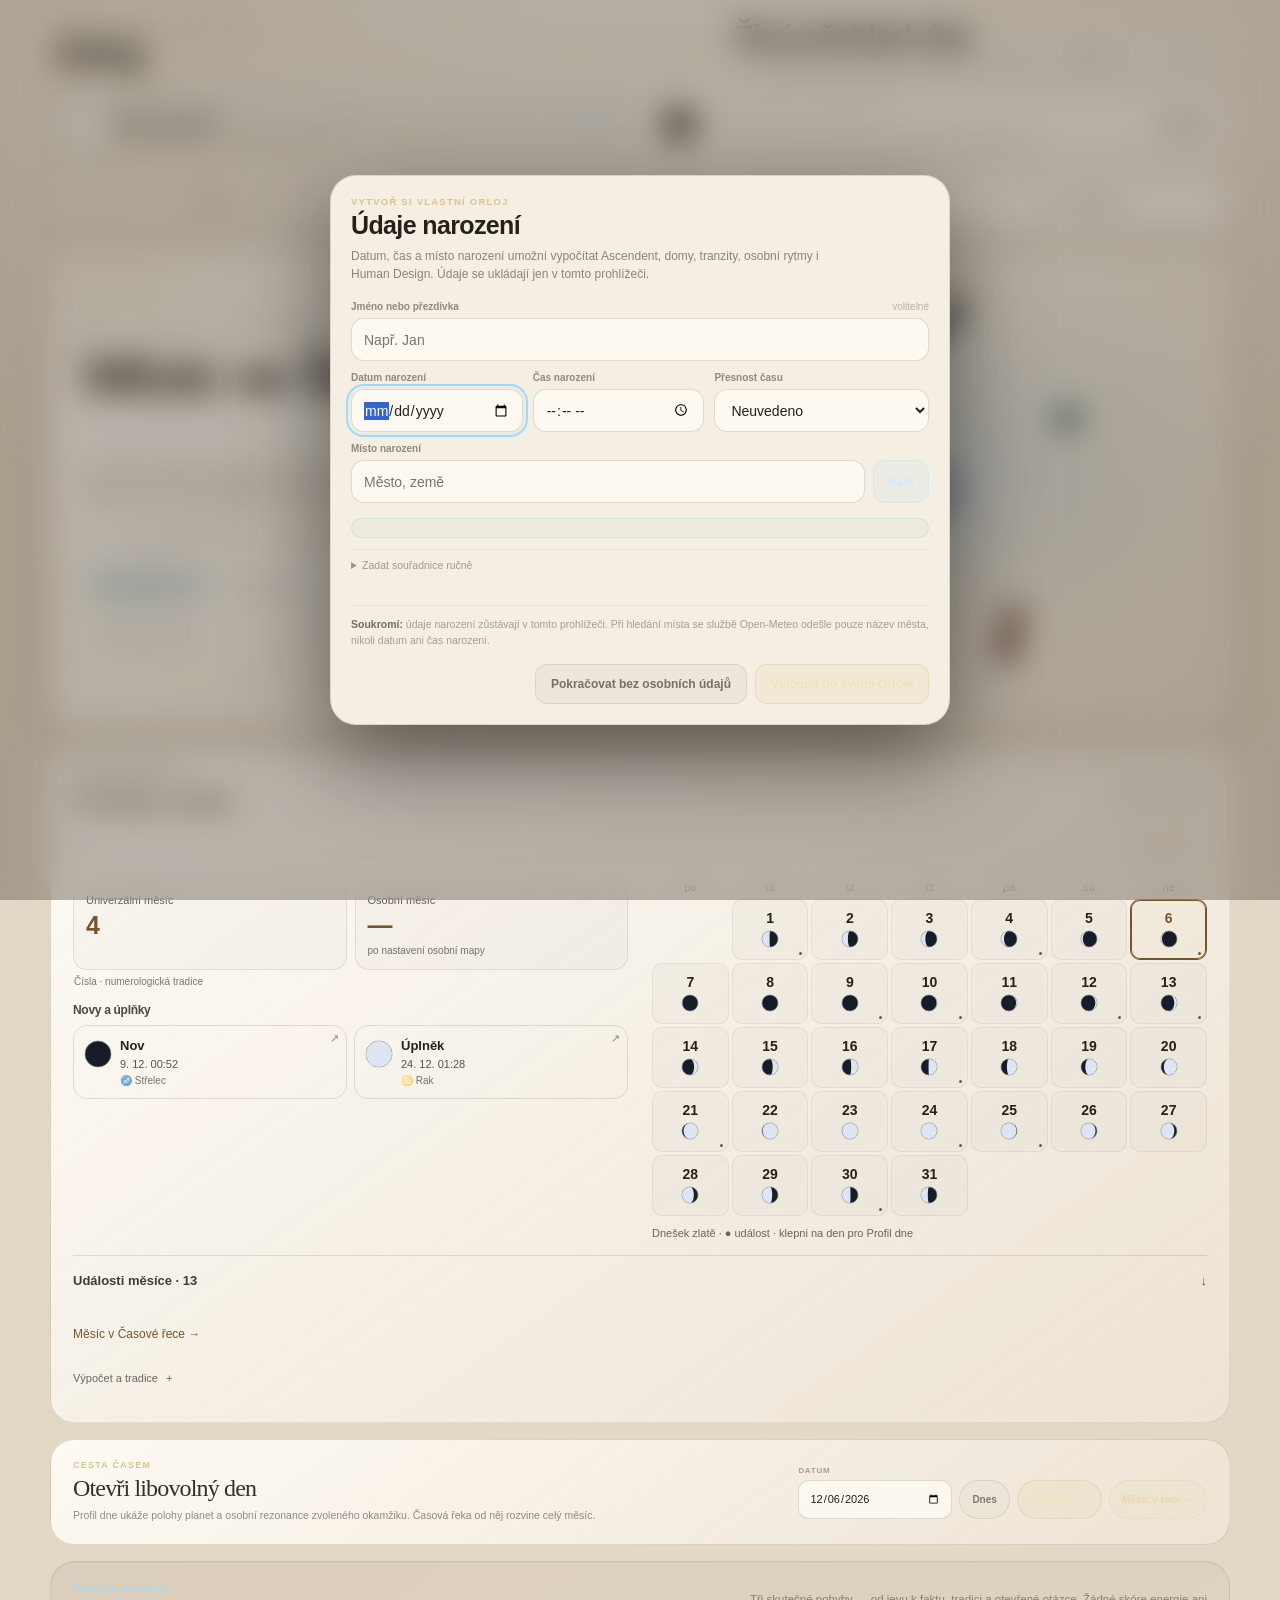
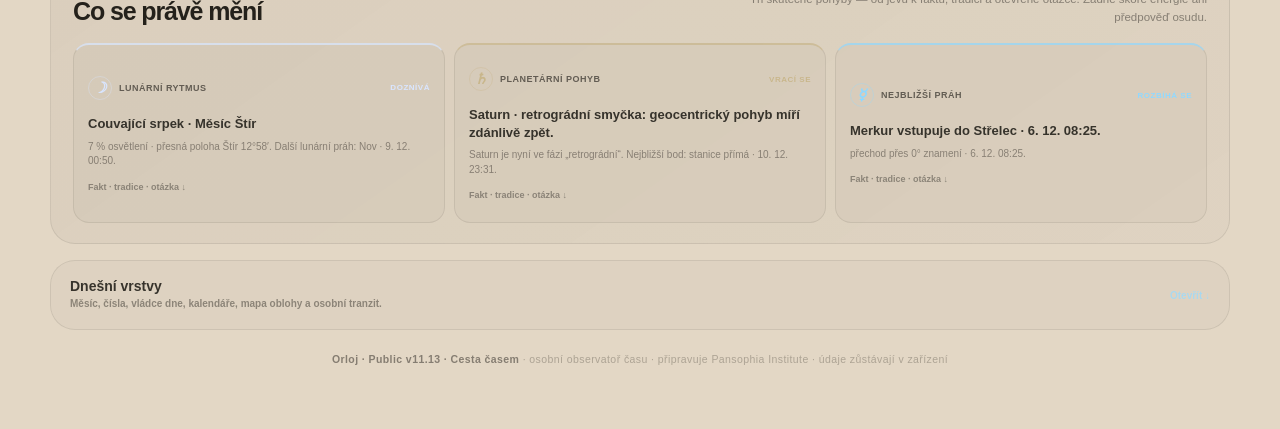
==== commit ad103b59: "Přidat měsíční přehled Orloje pro mobil" ====
--- a/index.html
+++ b/index.html
@@ -24,8 +24,9 @@
 </script>
 <meta content="Orloj Public v11.13" name="application-name"/>
 <meta content="public-v11-13" name="orloj-build"/>
-<link href="manifest.webmanifest" rel="manifest"/>
-<link href="[data-uri]" rel="apple-touch-icon"/>
+<link href="manifest.webmanifest?v=public-v11-13-home-icon" rel="manifest"/>
+<link href="assets/orloj-app-icon.svg?v=public-v11-13-home-icon" rel="icon" type="image/svg+xml"/>
+<link href="assets/orloj-home-180.png?v=public-v11-13-home-icon" rel="apple-touch-icon" sizes="180x180"/>
 <title>Orloj — osobní observatoř času</title>
 <style>
   :root {
@@ -2133,6 +2134,13 @@
   .now-essentials .now-next{grid-column:1/-1}
   .now-essentials span{display:block;color:rgba(var(--ink-rgb),.55);font-size:12px;line-height:1.25}
   .now-essentials b{display:block;margin-top:5px;color:var(--ink-primary);font-size:15px;line-height:1.3;font-weight:680;overflow-wrap:anywhere}
+  .now-number-card{background:linear-gradient(145deg,rgba(143,216,255,.075),rgba(var(--ink-rgb),.035))!important;border-color:rgba(143,216,255,.18)!important}
+  .now-essentials .now-day-number-values{display:flex;align-items:center;gap:8px;margin-top:7px;overflow:visible}
+  .now-essentials .now-day-number-value{display:inline-flex;align-items:center;gap:5px;color:var(--ink-primary);font-size:15px;line-height:1.25}
+  .now-essentials .now-day-number-value i{display:grid;place-items:center;width:18px;height:18px;border:1px solid rgba(143,216,255,.34);border-radius:50%;color:#a9d8ef;font-size:8px;font-style:normal;font-weight:800;letter-spacing:.02em}
+  .now-essentials .now-day-number-value.personal i{border-color:rgba(240,163,108,.34);color:#f3c69e}
+  .now-essentials .now-day-number-value strong{display:block;margin:0;color:var(--ink-primary);font-size:15px;font-weight:720;letter-spacing:-.02em}
+  .now-essentials .now-day-number-value[hidden]{display:none!important}
   .now-instrument{box-shadow:inset 0 0 110px rgba(218,232,255,var(--moon-wash,0)),0 20px 70px rgba(0,0,0,.17)}
   .now-primary-action,.now-secondary-action{min-height:44px;font-size:14px;line-height:1.3}
   .now-lead{font-size:16px;line-height:1.5}
@@ -2168,6 +2176,7 @@
 
 </style>
 <link href="./human-design.css?v=public-v11-13" rel="stylesheet"/>
+<link href="./month-panel.css?v=public-v11-13-month-overview" rel="stylesheet"/>
 </head>
 <body>
 <div class="wrap">
@@ -2202,11 +2211,22 @@
 	    <h2 id="now-title">—<span id="now-subtitle">—</span></h2>
 	    <p class="now-lead" id="now-lead">Orloj se právě ladí na skutečná data oblohy.</p>
 	    <div class="now-factline" id="now-factline">—</div>
-        <div class="now-essentials" aria-label="Rytmus dne" data-i18n-aria="now.dailyRhythm"><div><span data-i18n="now.ruler">Vládce dne</span><b id="now-ruler">—</b></div><div><span id="now-number-label" data-i18n="now.personalNumber">Osobní den</span><b id="now-number">—</b></div><div class="now-next"><span data-i18n="now.threshold">Nejbližší práh</span><b id="now-next-threshold">—</b></div></div>
+        <div class="now-essentials" aria-label="Rytmus dne" data-i18n-aria="now.dailyRhythm"><div><span data-i18n="now.ruler">Vládce dne</span><b id="now-ruler">—</b></div><div class="now-number-card"><span data-i18n="now.dayNumbers">Čísla dne</span><b class="now-day-number-values"><span class="now-day-number-value" title="Univerzální den"><i data-i18n="now.universalShort">U</i><strong id="now-universal-number">—</strong></span><span class="now-day-number-value personal" id="now-personal-number-wrap" title="Osobní den" hidden><i data-i18n="now.personalShort">O</i><strong id="now-number">—</strong></span></b></div><div class="now-next"><span data-i18n="now.threshold">Nejbližší práh</span><b id="now-next-threshold">—</b></div></div>
     <div class="now-actions"><a class="now-primary-action" data-i18n="now.dayProfile" href="day.html">Otevřít Profil dne →</a><a class="now-secondary-action" data-i18n="now.river" href="timeline.html">Časová řeka</a><a class="now-secondary-action" data-i18n="now.life" href="life.html">Životní kronika</a><button class="now-secondary-action" data-open-tab="horizont" data-i18n="tab.horizon" type="button">Horizont</button><button class="now-secondary-action" data-now-open-depth data-i18n="now.layers" type="button">Dnešní vrstvy</button><button class="now-secondary-action" data-open-tab="denik" data-i18n="now.journal" type="button">Zapsat pozorování</button></div>
 	  </div>
 	  <div class="now-visual"><div class="now-orbit" id="now-orbit" aria-live="polite"></div></div>
 	  <details class="now-mobile-more"><summary data-i18n="now.more">Další cesty</summary><div><a href="timeline.html" data-i18n="now.river">Časová řeka</a><a href="life.html" data-i18n="now.life">Životní kronika</a><button data-open-tab="horizont" type="button" data-i18n="tab.horizon">Horizont</button><button data-now-open-depth type="button" data-i18n="now.layers">Dnešní vrstvy</button><button data-open-tab="denik" type="button" data-i18n="now.journal">Zapsat pozorování</button></div></details>
+	</section>
+
+	<section class="month-panel" id="month-panel" aria-labelledby="month-title">
+	  <div class="month-head"><div><div class="month-kicker" id="month-kicker">Měsíční přehled</div><h2 class="month-title" id="month-title" aria-live="polite">Měsíc v Orloji</h2></div><nav class="month-nav" id="month-nav" aria-label="Měsíce"><button class="month-button" id="month-prev" type="button" aria-label="Předchozí měsíc">‹</button><button class="month-button" id="month-next" type="button" aria-label="Následující měsíc">›</button></nav></div>
+	  <div class="month-context"><span id="month-timezone"></span><button class="month-button month-current" id="month-current" type="button">Tento měsíc</button></div>
+	  <p class="month-status" id="month-status" role="status">Načítám měsíční přehled…</p><button class="month-button month-retry" id="month-retry" type="button" hidden>Obnovit přehled</button>
+	  <div id="month-body" hidden>
+	    <div class="month-layout"><div><div class="month-rhythms" id="month-rhythms"></div><p class="month-tradition" id="month-tradition"></p><h3 class="month-label" id="month-phases-label">Novy a úplňky</h3><div class="month-phases" id="month-phases"></div></div><div class="month-calendar" id="month-calendar" aria-label="Kalendář měsíce"><div class="month-weekdays" id="month-weekdays" aria-hidden="true"></div><div class="month-grid" id="month-grid"></div><p class="month-legend" id="month-legend"></p></div></div>
+	    <details class="month-events-details"><summary><span id="month-events-title">Události měsíce</span></summary><div class="month-events" id="month-events"></div></details>
+	    <a class="month-river" id="month-river" href="timeline.html?range=month&amp;mode=simple">Měsíc v Časové řece →</a><details class="month-method-details"><summary id="month-method-title">Výpočet a tradice</summary><p class="month-method" id="month-method"></p></details>
+	  </div>
 	</section>
 
 	<section class="time-travel" aria-labelledby="time-travel-title">
@@ -3193,6 +3213,8 @@
 </div>
 <script src="./astronomy-engine.min.js?v=public-v11-13"></script>
 <script src="./human-design.js?v=public-v11-13"></script>
+<script src="./day-profile.js?v=public-v11-13"></script>
+<script src="./month-panel.js?v=public-v11-13-month-overview"></script>
 <script>
 (function(){
   var RAD=Math.PI/180, toDeg=function(r){return r/RAD;}, sin=function(d){return Math.sin(d*RAD);}, cos=function(d){return Math.cos(d*RAD);};
@@ -3209,6 +3231,10 @@
       "now.exhibit":"Obrazový režim",
       "now.ruler":"Vládce dne",
       "now.number":"Číslo dne",
+      "now.dayNumbers":"Čísla dne",
+      "now.universalNumber":"Univerzální den",
+      "now.universalShort":"U",
+      "now.personalShort":"O",
       "now.personalNumber":"Osobní den",
       "now.threshold":"Nejbližší práh",
       "now.dayProfile":"Otevřít Profil dne →",
@@ -3278,6 +3304,10 @@
       "now.exhibit":"Exhibition mode",
       "now.ruler":"Day ruler",
       "now.number":"Day number",
+      "now.dayNumbers":"Day numbers",
+      "now.universalNumber":"Universal day",
+      "now.universalShort":"U",
+      "now.personalShort":"P",
       "now.personalNumber":"Personal day",
       "now.threshold":"Next threshold",
       "now.dayProfile":"Open day profile →",
@@ -4588,11 +4618,12 @@
     if(clock)clock.textContent=(APP_LANG==="en"?new Intl.DateTimeFormat("en-GB",{timeZone:observerTimeZone(),day:"numeric",month:"short",year:"numeric"}).format(now):horizonDay(nowMs))+" · "+todayTime(now);
     if(lead)lead.textContent=APP_LANG==="en"?"A live reference point: the Moon is passing through "+moonSign.name+". Below are three movements with the nearest verifiable thresholds.":"Živý bod orientace: Měsíc právě prochází znamením "+moonSign.cz+". Pod ním jsou tři pohyby, které mají nejbližší ověřitelný práh.";
     if(facts)facts.innerHTML='<b>'+tr("now.fact")+'</b><span class="now-fact-dot"></span><span>'+tr("now.longitude")+'</span><span class="now-fact-dot"></span><span>'+(OBSERVER_READY?escapeHtml(OBSERVER.place):tr("now.noAxes"))+'</span><span class="now-fact-dot"></span><span class="now-change">'+tr("now.sinceYesterday")+' · '+nowChangeSinceYesterday(now,data,ph)+'</span>';
-    var civil=observerCivilDate(now),ruler=TODAY_RULERS[civil.getDay()],number=PROFILE_READY?numC(pdRaw(activeP().bd,civil)):"—";
-    var rulerNode=document.getElementById("now-ruler"),numberNode=document.getElementById("now-number"),numberLabel=document.getElementById("now-number-label"),nextNode=document.getElementById("now-next-threshold");
+    var civil=observerCivilDate(now),ruler=TODAY_RULERS[civil.getDay()],number=PROFILE_READY?numC(pdRaw(activeP().bd,civil)):"—",universalNumber=numC(udRaw(civil));
+    var rulerNode=document.getElementById("now-ruler"),numberNode=document.getElementById("now-number"),universalNumberNode=document.getElementById("now-universal-number"),personalNumberWrap=document.getElementById("now-personal-number-wrap"),nextNode=document.getElementById("now-next-threshold");
     if(rulerNode){rulerNode.textContent=ruler[1]+" "+(APP_LANG==="en"?NOW_RULER_EN[civil.getDay()]:ruler[0]);rulerNode.style.color=ruler[2];}
     if(numberNode)numberNode.textContent=number;
-    if(numberLabel)numberLabel.textContent=tr("now.personalNumber");
+    if(universalNumberNode){universalNumberNode.textContent=universalNumber;if(universalNumberNode.parentElement)universalNumberNode.parentElement.title=tr("now.universalNumber");}
+    if(personalNumberWrap){personalNumberWrap.hidden=!PROFILE_READY;personalNumberWrap.title=tr("now.personalNumber");}
     if(nextNode)nextNode.textContent=(threshold?horizonEventGlyph(threshold).glyph+" ":"")+nowThresholdText(threshold);
     var hero=document.querySelector(".now-instrument");if(hero)hero.style.setProperty("--moon-wash",(Math.max(0,ph.illum-.08)*.18/.92).toFixed(3));
     if(orbit)orbit.innerHTML=nowOrbitSVG(data,ph,now);
@@ -4624,6 +4655,7 @@
     var ph=moonPhase(now),moonLon=rev(geo("moon",now).lon),moonSign=signOf(moonLon),moonIndex=Math.floor(moonLon/30);
     renderNowInstrument(now,data,ph,moon);
     renderTimeThreshold(now);
+    if(monthPanel)monthPanel.refresh();
     var isFullMoon=ph.name==="Úplněk",hero=root.querySelector(".today-hero"),heroMoon=document.getElementById("today-hero-moon"),lunarEvent=document.getElementById("today-lunar-event"),lunarIllumination=document.getElementById("today-lunar-event-illumination"),lunarTitle=document.getElementById("today-lunar-event-title"),lunarCopy=document.getElementById("today-lunar-event-copy"),fullMoonText=APP_LANG==="en"?"Full moon":"Úplněk",illuminationText=Math.round(ph.illum*100)+(APP_LANG==="en"?" % illuminated":" % osvětlení");
     if(hero)hero.classList.toggle("is-full-moon",isFullMoon);
     if(heroMoon){heroMoon.classList.toggle("is-full-moon",isFullMoon);heroMoon.setAttribute("aria-label",isFullMoon?(APP_LANG==="en"?"Today's full moon · ":"Dnešní úplněk · ")+illuminationText:(APP_LANG==="en"?"Current Moon phase · ":"Aktuální fáze Měsíce · ")+ph.name);heroMoon.innerHTML=moonDisc(ph.illum,ph.waxing,82);}
@@ -6755,6 +6787,16 @@
   function closeExhibit(){var v=document.getElementById("exhibit-view");if(!v)return;v.hidden=true;v.setAttribute("aria-hidden","true");document.body.classList.remove("exhibit-open");clearInterval(exhibitTimer);exhibitTimer=null;if(document.fullscreenElement&&document.exitFullscreen)document.exitFullscreen().catch(function(){});}
   function initExhibitUI(){var open=document.getElementById("exhibit-toggle"),close=document.getElementById("exhibit-close"),img=document.getElementById("exhibit-art-image");if(open)open.addEventListener("click",openExhibit);if(close)close.addEventListener("click",closeExhibit);if(img)img.addEventListener("error",function(){img.style.display="none";document.getElementById("exhibit-view").classList.add("image-failed");});document.addEventListener("keydown",function(e){if(e.key==="Escape"){if(!document.getElementById("threshold-modal").hidden)closeThreshold();else if(!document.getElementById("exhibit-view").hidden)closeExhibit();}});}
 
+  var monthPanel=null;
+  function monthPanelNumbers(key){
+    var p=window.OrlojDay.parseDateKey(key),date=new Date(0),P=activeP();date.setFullYear(p.year,p.month-1,p.day);date.setHours(12,0,0,0);
+    return{universalMonth:numC(reduceNum(digitSum(p.year))+reduceNum(p.month)),personalMonth:PROFILE_READY?numC(pmRaw(P.bd,date)):null,universalDay:numC(udRaw(date)),personalDay:PROFILE_READY?numC(pdRaw(P.bd,date)):null};
+  }
+  function initMonthPanelUI(){
+    if(!window.OrlojMonth)return;
+    monthPanel=window.OrlojMonth.mount({document:document,location:location,history:history,IntersectionObserver:window.IntersectionObserver,getContext:function(){return{Day:window.OrlojDay,Astronomy:window.Astronomy,now:new Date(),language:APP_LANG,timezone:observerTimeZone(),numbers:monthPanelNumbers};}});
+  }
+
   function initTimeTravelUI(){
     var form=document.getElementById("time-travel-form"),input=document.getElementById("time-travel-date"),today=document.getElementById("time-travel-today"),river=document.getElementById("time-travel-river");if(!form||!input)return;
     function currentDay(){return jrKey(new Date());}
@@ -6778,6 +6820,7 @@
   initExhibitUI();
   initLanguageUI();
   initTimeTravelUI();
+  initMonthPanelUI();
   initUsageHubs();
   initHorizonRangeUI();
   renderProfSw();render();skyTint();calInit();numCalInit();initWorldCalendars();
@@ -6791,7 +6834,7 @@
 if ("serviceWorker" in navigator) {
   window.addEventListener("load", async function () {
     try {
-      var cacheFlag = "orloj-public-v11-13-day-clarity";
+      var cacheFlag = "orloj-public-v11-13-home-icon";
       if (!localStorage.getItem(cacheFlag) && "caches" in window) {
         var keys = await caches.keys();
         await Promise.all(keys.map(function (key) { return caches.delete(key); }));
@@ -6803,7 +6846,7 @@
         refreshing = true;
         window.location.reload();
       });
-      var registration = await navigator.serviceWorker.register("./sw.js?v=public-v11-13-day-clarity", {
+      var registration = await navigator.serviceWorker.register("./sw.js?v=public-v11-13-month-overview", {
         updateViaCache: "none"
       });
       await registration.update();
--- a/month-panel.css
+++ b/month-panel.css
@@ -0,0 +1,88 @@
+/* Compact month panel: factual sky above, symbolic numbers kept separate. */
+.month-panel {
+  --month-accent: #d8c48a;
+  min-width: 0;
+  scroll-margin-top: 82px;
+  padding: 22px;
+  border: 1px solid rgba(var(--ink-rgb), .12);
+  border-radius: 24px;
+  background: radial-gradient(420px 180px at 0 0, rgba(216,196,138,.055), transparent 75%), rgba(var(--ink-rgb), .018);
+}
+.month-head { display: flex; align-items: center; justify-content: space-between; gap: 12px; }
+.month-kicker { color: var(--month-accent); font-size: 10px; font-weight: 780; letter-spacing: .1em; text-transform: uppercase; }
+.month-title { margin: 5px 0 0; font: 500 30px/1.15 Georgia, serif; color: var(--ink-primary); letter-spacing: -.035em; }
+.month-nav { display: flex; gap: 5px; flex: none; }
+.month-button { display: grid; place-items: center; min-width: 44px; min-height: 44px; border: 1px solid rgba(var(--ink-rgb), .16); border-radius: 13px; background: rgba(var(--ink-rgb), .025); color: var(--ink-primary); font: inherit; font-size: 22px; cursor: pointer; }
+.month-button:disabled { opacity: .4; cursor: default; }
+.month-button:not(:disabled):hover, .month-day:hover, .month-phase:hover { border-color: var(--month-accent); background: rgba(216,196,138,.07); }
+.month-context { display: flex; align-items: center; justify-content: space-between; gap: 12px; margin: 4px 0 14px; }
+.month-context > span { color: rgba(var(--ink-rgb), .6); font-size: 11px; overflow-wrap: anywhere; }
+.month-current { font-size: 12px; padding: 0 11px; min-height: 44px; color: var(--month-accent); }
+.month-layout { display: grid; grid-template-columns: minmax(0,1fr) minmax(0,1fr); gap: 24px; align-items: start; }
+.month-rhythms { display: grid; grid-template-columns: 1fr 1fr; gap: 8px; }
+.month-rhythm { min-width: 0; padding: 12px; border: 1px solid rgba(var(--ink-rgb), .1); border-radius: 14px; background: rgba(var(--ink-rgb), .018); }
+.month-rhythm > span { display: block; font-size: 11px; color: rgba(var(--ink-rgb), .7); }
+.month-rhythm b { display: block; margin-top: 4px; color: var(--month-accent); font-size: 25px; font-weight: 660; line-height: 1.2; }
+.month-rhythm-values { display: flex; align-items: center; flex-wrap: wrap; gap: 7px; }
+.month-rhythm-values i { color: rgba(var(--ink-rgb), .58); font-size: 12px; font-style: normal; }
+.month-rhythm small { display: block; margin-top: 4px; color: rgba(var(--ink-rgb), .6); font-size: 10px; line-height: 1.35; }
+.month-tradition { margin: 6px 1px 16px; color: rgba(var(--ink-rgb), .58); font-size: 10px; }
+.month-label { margin: 0 0 8px; color: rgba(var(--ink-rgb), .8); font-size: 12px; font-weight: 740; }
+.month-phases { display: grid; grid-template-columns: repeat(2,minmax(0,1fr)); gap: 7px; }
+.month-phase { display: grid; grid-template-columns: 28px minmax(0,1fr); gap: 8px; position: relative; padding: 12px 10px; min-width: 0; border: 1px solid rgba(var(--ink-rgb), .12); border-radius: 14px; color: inherit; text-decoration: none; }
+.month-phase-disc { padding-top: 2px; }
+.month-phase b { display: block; font-size: 13px; color: var(--ink-primary); }
+.month-phase time { display: block; margin-top: 4px; font-size: 11px; line-height: 1.4; color: rgba(var(--ink-rgb), .75); }
+.month-phase small { display: block; margin-top: 3px; color: rgba(var(--ink-rgb), .6); font-size: 10px; }
+.month-phase > i { position: absolute; right: 7px; top: 6px; color: rgba(var(--ink-rgb), .5); font: 11px sans-serif; }
+.month-calendar { min-width: 0; }
+.month-weekdays, .month-grid { display: grid; grid-template-columns: repeat(7,minmax(0,1fr)); gap: 3px; }
+.month-weekdays { margin-bottom: 6px; color: rgba(var(--ink-rgb), .65); font-size: 11px; text-align: center; }
+.month-day { display: flex; position: relative; align-items: center; justify-content: center; flex-direction: column; gap: 5px; min-width: 0; min-height: 61px; border: 1px solid rgba(var(--ink-rgb), .06); border-radius: 10px; background: rgba(var(--ink-rgb), .018); color: var(--ink-primary); text-decoration: none; }
+.month-day > span { font-size: 14px; font-weight: 630; line-height: 1; }
+.month-day svg { display: block; }
+.month-day > i { position: absolute; width: 3px; height: 3px; bottom: 4px; right: 5px; border-radius: 50%; }
+.month-day.has-event > i { background: var(--month-accent); }
+.month-day.is-today { border-color: var(--month-accent); box-shadow: inset 0 0 0 1px var(--month-accent); background: rgba(216,196,138,.07); }
+.month-day.is-today > span { color: var(--month-accent); }
+.month-legend { margin: 9px 0 0; color: rgba(var(--ink-rgb), .65); font-size: 11px; line-height: 1.5; }
+.month-events-details { margin-top: 14px; border-top: 1px solid rgba(var(--ink-rgb), .12); }
+.month-events-details > summary { display: flex; justify-content: space-between; align-items: center; min-height: 48px; cursor: pointer; list-style: none; font-size: 13px; font-weight: 700; color: rgba(var(--ink-rgb), .85); }
+.month-events-details > summary::-webkit-details-marker { display: none; }
+.month-events-details > summary::after { content: "↓"; color: var(--month-accent); }
+.month-events-details[open] > summary::after { content: "↑"; }
+.month-events { display: grid; gap: 5px; }
+.month-event { display: grid; grid-template-columns: 114px 25px minmax(0,1fr) 12px; align-items: center; gap: 9px; min-height: 52px; padding: 9px; border: 1px solid rgba(var(--ink-rgb), .08); border-radius: 12px; color: inherit; text-decoration: none; }
+.month-event time { color: rgba(var(--ink-rgb), .75); font-size: 11px; line-height: 1.4; }
+.month-event-glyph { color: var(--month-accent); font-size: 18px; text-align: center; }
+.month-event b { display: block; color: rgba(var(--ink-rgb), .9); font-size: 12px; line-height: 1.4; }
+.month-event small { display: block; margin-top: 3px; color: rgba(var(--ink-rgb), .58); font-size: 10px; }
+.month-event > i { font-style: normal; color: rgba(var(--ink-rgb), .6); font-size: 12px; }
+.month-event:hover { border-color: var(--month-accent); }
+.month-river { display: inline-flex; align-items: center; min-height: 44px; margin-top: 8px; color: var(--month-accent); font-size: 12px; text-decoration: none; }
+.month-method { margin: 6px 0 0; color: rgba(var(--ink-rgb), .58); font-size: 10px; line-height: 1.6; }
+.month-method-details > summary { display: flex; align-items: center; gap: 8px; min-height: 44px; cursor: pointer; list-style: none; color: rgba(var(--ink-rgb), .65); font-size: 11px; }
+.month-method-details > summary::-webkit-details-marker { display: none; }
+.month-method-details > summary::after { content: "+"; }
+.month-method-details[open] > summary::after { content: "−"; }
+.month-status { color: rgba(var(--ink-rgb), .75); font-size: 13px; line-height: 1.5; }
+.month-retry { padding: 0 12px; font-size: 13px; }
+.month-panel [hidden] { display: none !important; }
+.month-panel :is(a,button,summary):focus-visible { outline: 2px solid var(--month-accent); outline-offset: 3px; }
+html[data-theme="light"] .month-panel { --month-accent: #77552b; background: linear-gradient(145deg,rgba(255,253,249,.95),rgba(239,230,216,.8)); }
+@media(max-width:760px) {
+  .month-panel { padding: 18px 16px; }
+  .month-layout { grid-template-columns: 1fr; gap: 18px; }
+  .month-title { font-size: 28px; }
+  .month-calendar { width: 100%; max-width: 470px; justify-self: center; }
+  .month-method { font-size: 11px; }
+}
+@media(max-width:430px) {
+  .month-panel { padding: 17px 13px; border-radius: 21px; }
+  .month-head { gap: 6px; }
+  .month-title { font-size: 25px; }
+  .month-nav { gap: 3px; }
+  .month-event { grid-template-columns: 76px 21px minmax(0,1fr) 10px; gap: 6px; }
+  .month-rhythm { padding: 10px; }
+  .month-phase { padding: 11px 8px; gap: 6px; }
+}
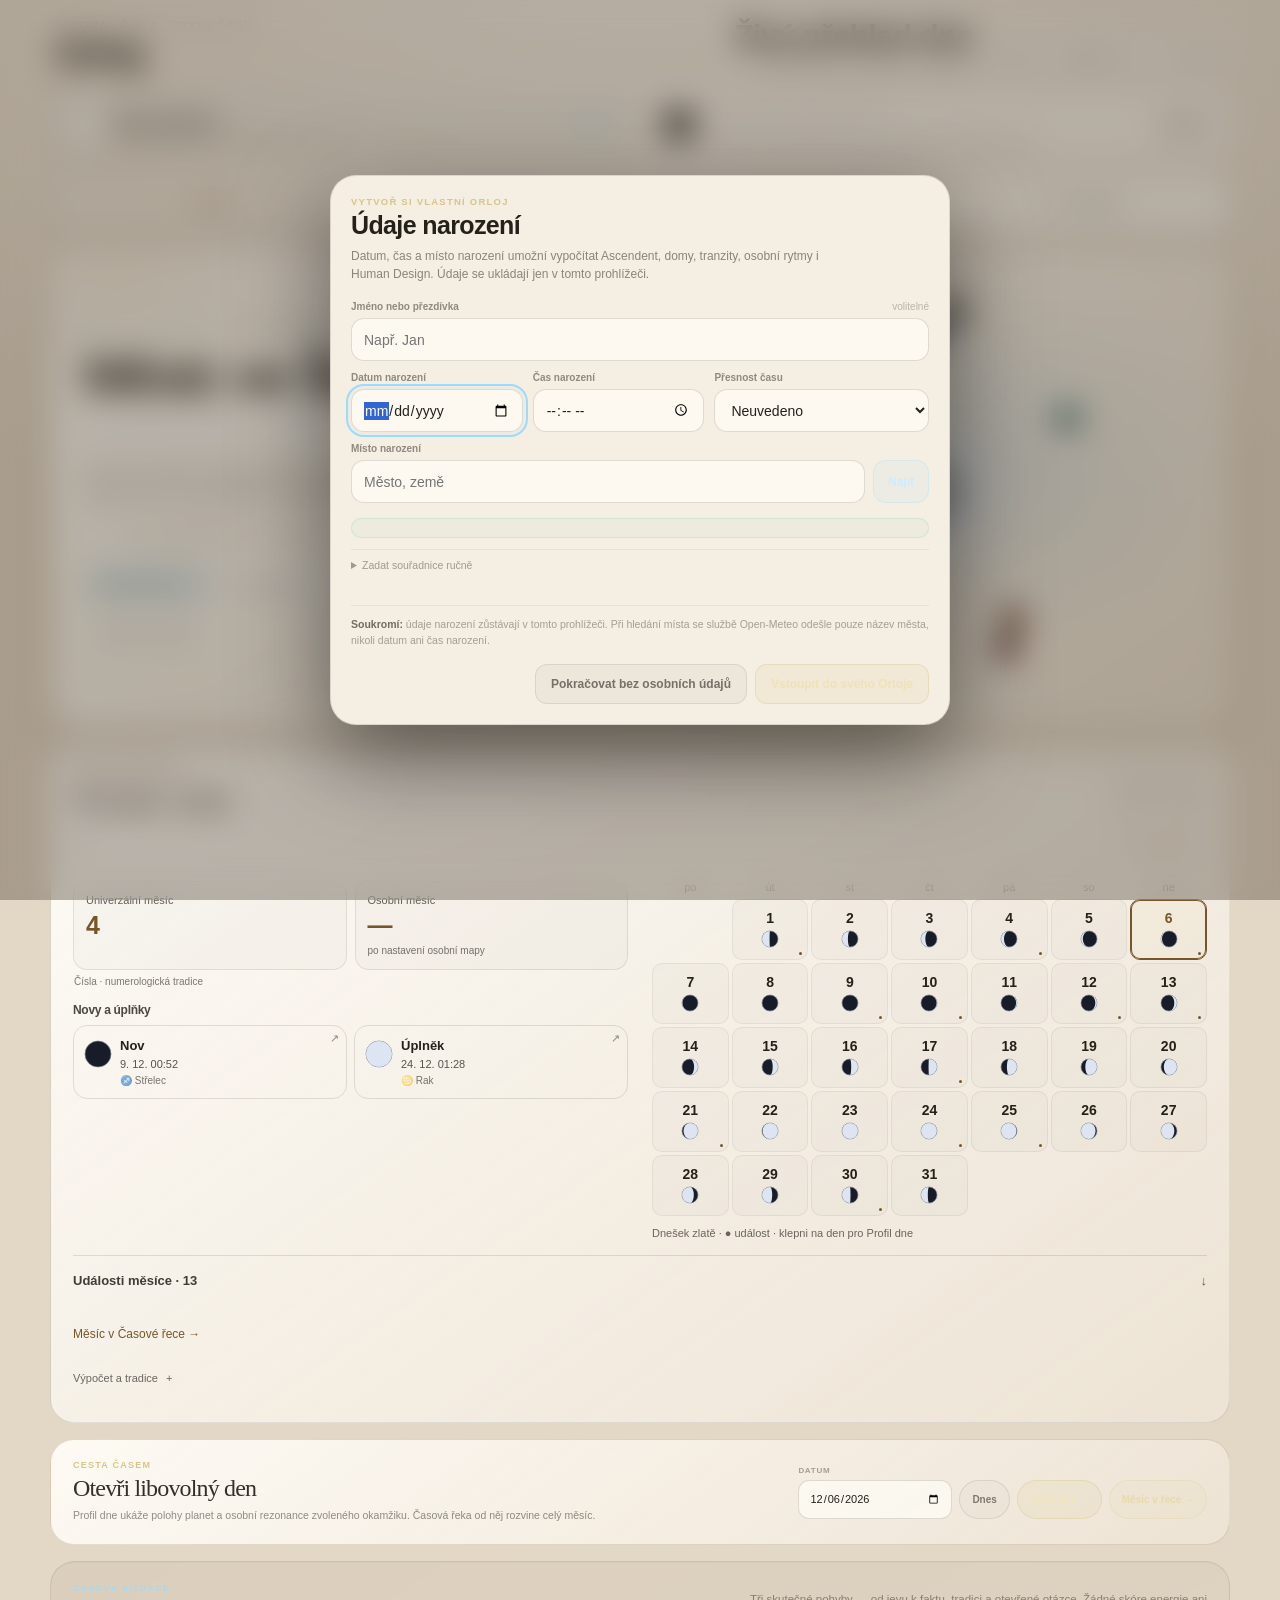
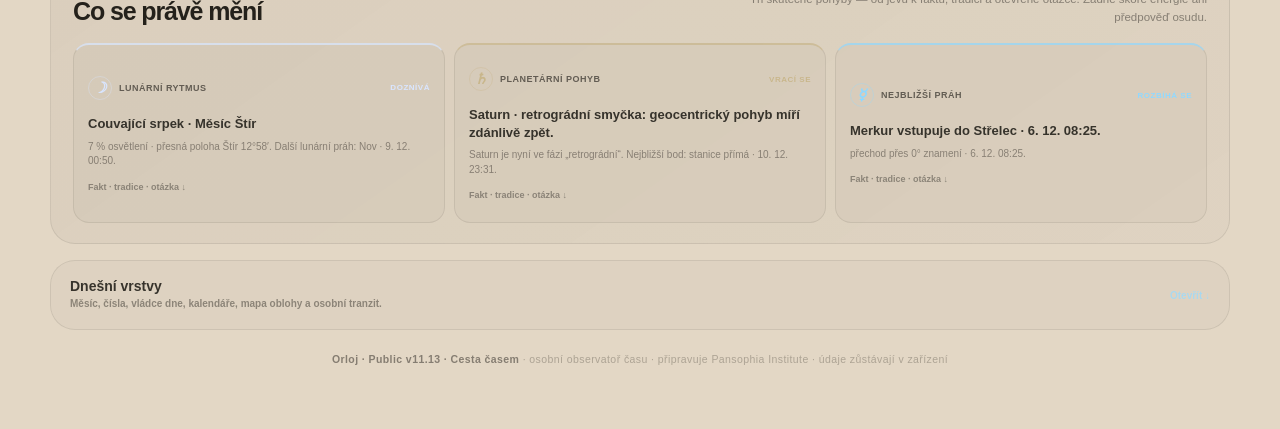
==== commit 56a2f1a5: "Add Fourth Turning study with generational archetypes" ====
--- a/index.html
+++ b/index.html
@@ -2177,6 +2177,7 @@
 </style>
 <link href="./human-design.css?v=public-v11-13" rel="stylesheet"/>
 <link href="./month-panel.css?v=public-v11-13-month-overview" rel="stylesheet"/>
+<link href="./fourth-turning.css?v=public-v11-13-fourth-turning" rel="stylesheet"/>
 </head>
 <body>
 <div class="wrap">
@@ -2440,7 +2441,7 @@
     <div class="hub-kicker">Studovna Orloje</div>
     <h2 id="study-hub-title">Co to znamená a odkud to víme?</h2>
     <p>Vstup do výpočtů, symbolických systémů, schémat a pramenů. Astronomický fakt, historická tradice a současná interpretace zůstávají rozlišené i tehdy, když se setkají na jedné stránce.</p>
-    <label class="study-search"><input autocomplete="off" id="study-search" placeholder="Hledat Saturn, Human Design, číslo 9, kalendáře…" type="search"><span id="study-search-count">10 studijních cest</span></label>
+    <label class="study-search"><input autocomplete="off" id="study-search" placeholder="Hledat Saturn, Fourth Turning, číslo 9, kalendáře…" type="search"><span id="study-search-count">11 studijních cest</span></label>
   </section>
   <div class="study-continue" id="study-continue"><div><span>Pokračovat ve studiu</span><b id="study-continue-label">Vyber první studijní cestu</b></div><button id="study-continue-action" type="button">Otevřít →</button></div>
   <section class="hub-module-grid" id="study-module-grid" aria-label="Studijní cesty">
@@ -2451,6 +2452,7 @@
     <button class="hub-module" data-study-item data-search="kalendáře gregoriánský etiopský juliánský islámský hebrejský svět" data-open-tab="calendars" type="button"><span class="hub-module-top"><span class="hub-module-glyph">▦</span><i>→</i></span><h3>Kalendáře</h3><p>Jeden okamžik zapsaný různými kulturními jazyky času.</p><small>atlas času</small></button>
     <a class="hub-module" data-study-item data-search="mayský maya tzolkin tzolk’in haab dlouhý počet kalendářní kolo 2012 GMT" href="maya.html"><span class="hub-module-top"><span class="hub-module-glyph">13</span><i>↗</i></span><h3>Mayské kalendárium</h3><p>Tzolk’in, Haab, Kalendářní kolo a lineární adresa Dlouhého počtu.</p><small>samostatný systém · GMT 584 283</small></a>
     <button class="hub-module" data-study-item data-search="cykly dějiny konjunkce velký rok precese duch času budoucnost" data-open-tab="svet" type="button"><span class="hub-module-top"><span class="hub-module-glyph">∞</span><i>→</i></span><h3>Dlouhé cykly</h3><p>Precese, velké konjunkce, vnější planety a historické modely epoch.</p><small>civilizační čas</small></button>
+    <button class="hub-module" data-study-item data-search="fourth turning 4 turning čtvrtý obrat čtyři obraty strauss howe saeculum generace archetypy prorok nomád hrdina umělec osmdesátileté 80 100 historie" data-open-tab="svet" data-open-anchor="fourth-turning" type="button"><span class="hub-module-top"><span class="hub-module-glyph">Ⅳ</span><i>→</i></span><h3>Fourth Turning</h3><p>Čtyři obraty dějin, čtyři generační archetypy a dlouhý lidský život.</p><small>Strauss–Howe · historický model</small></button>
     <button class="hub-module" data-study-item data-search="schémata domy znamení zvěrokruh čtvrtiny kvadranty asc ic dsc mc živly důstojnosti aspekty bazi diagram mapa" data-open-tab="schemata" type="button"><span class="hub-module-top"><span class="hub-module-glyph">◇</span><i>→</i></span><h3>Atlas schémat</h3><p>Vizuální mapy vztahů mezi znameními, domy, kvadranty, živly a cykly.</p><small>učit se obrazem</small></button>
     <button class="hub-module" data-study-item data-search="pansophia institut knihovna prameny komenius hermetica ikonografie" data-open-tab="institut" type="button"><span class="hub-module-top"><span class="hub-module-glyph">✦</span><i>→</i></span><h3>Pansophia Institute</h3><p>Studovny, knihovna, ikonografie a metodika práce s prameny.</p><small>hlubší studium</small></button>
     <button class="hub-module" data-study-item data-search="tarot poustevník arkána hermetica symbol karta" data-open-hermit type="button"><span class="hub-module-top"><span class="hub-module-glyph">IX</span><i>↗</i></span><h3>Atlas tarotu</h3><p>Pilotní anatomie karty: obrazová genealogie, historie a korespondence.</p><small>samostatný studijní list</small></button>
@@ -2973,6 +2975,34 @@
 </div>
 
 <div class="panel hidden" id="panel-svet">
+<section class="card turning-study" id="fourth-turning" aria-labelledby="turning-title">
+  <div class="turning-heading"><div><div class="turning-kicker">Studium dějin · Strauss–Howe</div><h2 id="turning-title">Fourth Turning</h2><p class="turning-subtitle">Čtyři obraty. Čtyři generace. Jeden dlouhý lidský život.</p></div><span class="layer-badge layer-history">interpretační model</span></div>
+  <div class="turning-intro"><div class="turning-duration"><b>80–100</b><span>let · saeculum</span></div><p>William Strauss a Neil Howe popisují cyklus přibližně čtyř generačních období. Každý obrat trvá zhruba dvě desetiletí. Délky nejsou pevný jízdní řád: společnost se mění spolu s generacemi, které přebírají nové životní role.</p></div>
+  <div class="turning-cycle" aria-label="Pořadí čtyř obratů">
+    <div class="turning-season turning-spring"><span>I · jaro</span><b>Upevnění</b><small>High</small></div>
+    <div class="turning-season turning-summer"><span>II · léto</span><b>Probuzení</b><small>Awakening</small></div>
+    <div class="turning-season turning-autumn"><span>III · podzim</span><b>Rozvolnění</b><small>Unraveling</small></div>
+    <div class="turning-season turning-winter"><span>IV · zima</span><b>Krize</b><small>Crisis</small></div>
+  </div>
+  <p class="turning-caption">Po krizi v modelu znovu následuje upevnění. Roční období jsou metafora, nikoli astronomický cyklus.</p>
+  <div class="turning-phases" aria-label="Podrobnosti jednotlivých obratů">
+    <details class="turning-phase turning-spring" open><summary><span>I</span><div><b>Upevnění</b><small>společný řád · silné instituce</small></div></summary><p>Po krizi roste důvěra ve společný řád. Instituce sílí a individualismus ustupuje. Americký příklad autorů: poválečné období 1946–1964.</p><p class="turning-question">Studijní otázka: Co drží společnost pohromadě — a které odlišné hlasy v tomto řádu zanikají?</p></details>
+    <details class="turning-phase turning-summer"><summary><span>II</span><div><b>Probuzení</b><small>hodnoty · zpochybnění autorit</small></div></summary><p>Kulturní a duchovní proměna zpochybňuje zavedený řád. Americký příklad autorů: Consciousness Revolution, 1964–1984.</p><p class="turning-question">Studijní otázka: Jaké hodnoty mladí lidé hledají, když jim zděděné instituce nestačí?</p></details>
+    <details class="turning-phase turning-autumn"><summary><span>III</span><div><b>Rozvolnění</b><small>individualismus · slábnoucí instituce</small></div></summary><p>Jednotlivec sílí, společné instituce ztrácejí autoritu. Autoři sem řadí americké kulturní války od roku 1984.</p><p class="turning-question">Studijní otázka: Kde osobní svoboda otevírá možnosti a kde už mizí schopnost společného jednání?</p></details>
+    <details class="turning-phase turning-winter"><summary><span>IV</span><div><b>Krize</b><small>mobilizace · přestavba společného řádu</small></div></summary><p>Otřes vyvolává společné jednání a přestavbu institucí. Krize může být politická i hospodářská; označení samo neurčuje konkrétní událost.</p><p class="turning-question">Studijní otázka: Které instituce se skutečně mění a jakými doklady můžeme změnu doložit?</p></details>
+  </div>
+  <h3 class="turning-section-title">Čtyři generační archetypy</h3>
+  <p class="turning-copy">Archetyp označuje roli generace v teorii. Není to osobnostní typ jednotlivce. V jednom obratu současně žijí různé generace v různém věku.</p>
+  <div class="turning-archetypes">
+    <article><span>01 · Prophet</span><h4>Prorok</h4><p>Dětství v upevnění, dospívání do probuzení. Důraz na hodnoty a smysl.</p><small>Příklad v USA: Boomers</small></article>
+    <article><span>02 · Nomad</span><h4>Nomád</h4><p>Dětství v probuzení, mladá dospělost v rozvolnění. Důraz na samostatnost a pragmatismus.</p><small>Příklad v USA: generace X</small></article>
+    <article><span>03 · Hero</span><h4>Hrdina</h4><p>Dětství v rozvolnění, mladá dospělost v krizi. Důraz na spolupráci a budování.</p><small>Příklady v USA: G.I., Millennials</small></article>
+    <article><span>04 · Artist</span><h4>Umělec</h4><p>Dětství v krizi, mladá dospělost v upevnění. Důraz na citlivost a kultivaci.</p><small>Příklad v USA: Silent Generation</small></article>
+  </div>
+  <details class="turning-matrix"><summary>Jak se generace posouvají během života</summary><div class="turning-table-wrap" tabindex="0" role="region" aria-label="Tabulka generací v jednotlivých obratech"><table><caption>Schéma modelu: archetyp × životní fáze</caption><thead><tr><th scope="col">Obrat</th><th scope="col">Děti</th><th scope="col">Mladí dospělí</th><th scope="col">Střední věk</th><th scope="col">Starší</th></tr></thead><tbody><tr><th scope="row">I · Upevnění</th><td>Prorok</td><td>Umělec</td><td>Hrdina</td><td>Nomád</td></tr><tr><th scope="row">II · Probuzení</th><td>Nomád</td><td>Prorok</td><td>Umělec</td><td>Hrdina</td></tr><tr><th scope="row">III · Rozvolnění</th><td>Hrdina</td><td>Nomád</td><td>Prorok</td><td>Umělec</td></tr><tr><th scope="row">IV · Krize</th><td>Umělec</td><td>Hrdina</td><td>Nomád</td><td>Prorok</td></tr></tbody></table></div><p class="turning-caption">Nejde o přesné věkové hranice. Tabulka zobrazuje vazby uvnitř teorie, nikoli měření celé populace.</p></details>
+  <details class="turning-method"><summary>Metoda, současnost a české dějiny</summary><p>Howe v knize <i>The Fourth Turning Is Here</i> (2023) vykládá současné USA jako čtvrtý obrat a očekává vyvrcholení počátkem 30. let. To je autorova prognóza; Orloj podle ní neodpočítává konec krize.</p><p>Model vychází z angloamerických dějin. Pro české prostředí začínáme vlastními prameny a časovou osou. Roky 1918, 1938/1939, 1948, 1968 a 1989 jsou podněty ke srovnání, nikoli předem přidělené obraty.</p><p>Při studiu rozlišuj změnu způsobenou věkem, zkušeností konkrétní generace a událostí zasahující všechny. Zkoumej i případy, které do schématu nezapadají. Tento historický model se v Orloji neodvozuje z planet ani z numerologie.</p></details>
+  <div class="turning-sources"><span>Prameny · ověřeno 4. 10. 2026</span><a href="https://penguinrandomhousehighereducation.com/book/?isbn=9780767900461" target="_blank" rel="noopener noreferrer">Strauss &amp; Howe · The Fourth Turning (1997) ↗</a><a href="https://www.streetwisereports.com/article/2009/10/08/into-the-fourth-turning.html" target="_blank" rel="noopener noreferrer">Neil Howe · rozhovor o archetypech (2009) ↗</a><a href="https://www.simonandschuster.com/books/The-Fourth-Turning-Is-Here/Neil-Howe/9781982173739" target="_blank" rel="noopener noreferrer">Neil Howe · The Fourth Turning Is Here (2023) ↗</a></div>
+</section>
 <div class="card">
 <h2 style="margin-top:2px;">Univerzální výhled</h2><details class="section-more"><summary>Jak tuto část číst</summary><p class="lead">Tady se Orloj dívá nad jednotlivé charty: rytmy, které sdílí celá doba — od nové éry vzduchu přes éry vnějších planet až po platónský rok. Nezávisí na profilu; je to počasí civilizace, ve kterém osobní mapy (záložka Výhled) plují.</p></details>
 </div>
@@ -6846,7 +6876,7 @@
         refreshing = true;
         window.location.reload();
       });
-      var registration = await navigator.serviceWorker.register("./sw.js?v=public-v11-13-month-overview", {
+      var registration = await navigator.serviceWorker.register("./sw.js?v=public-v11-13-fourth-turning", {
         updateViaCache: "none"
       });
       await registration.update();
--- a/fourth-turning.css
+++ b/fourth-turning.css
@@ -0,0 +1,44 @@
+/* Fourth Turning study: inherited Orloj themes, native disclosure controls. */
+.turning-study{scroll-margin-top:24px;padding:clamp(18px,3vw,32px);overflow:hidden}
+.turning-heading{display:flex;align-items:flex-start;justify-content:space-between;gap:16px;flex-wrap:wrap}
+.turning-kicker,.turning-sources>span{font-size:10px;letter-spacing:.12em;text-transform:uppercase;color:var(--gold);font-weight:700}
+.turning-study h2{font:500 clamp(30px,5vw,48px)/1.1 Georgia,serif;letter-spacing:-.03em;margin:9px 0}
+.turning-subtitle,.turning-copy,.turning-intro p{font-size:14px;line-height:1.65;color:rgba(var(--ink-rgb),.72);margin:8px 0}
+.turning-intro{display:grid;grid-template-columns:auto minmax(0,1fr);gap:28px;align-items:center;margin:24px 0}
+.turning-duration{padding-right:28px;border-right:1px solid rgba(var(--ink-rgb),.15)}
+.turning-duration b{display:block;font:500 clamp(35px,5vw,56px)/1.1 Georgia,serif;color:var(--gold);white-space:nowrap}
+.turning-duration span{display:block;font-size:12px;color:rgba(var(--ink-rgb),.7);margin-top:6px}
+.turning-cycle{display:grid;grid-template-columns:repeat(4,minmax(0,1fr));gap:8px}
+.turning-spring{--turning-color:#8cb8a1}.turning-summer{--turning-color:#d6b572}.turning-autumn{--turning-color:#c99477}.turning-winter{--turning-color:#88a8c5}
+html[data-theme="light"] .turning-spring{--turning-color:#3b7255}html[data-theme="light"] .turning-summer{--turning-color:#87631e}html[data-theme="light"] .turning-autumn{--turning-color:#995839}html[data-theme="light"] .turning-winter{--turning-color:#476987}
+.turning-season{border:1px solid rgba(var(--ink-rgb),.1);border-top:3px solid var(--turning-color);border-radius:12px;padding:14px;background:rgba(var(--ink-rgb),.025)}
+.turning-season span,.turning-season b,.turning-season small{display:block}
+.turning-season span{font-size:10px;letter-spacing:.08em;color:var(--turning-color);text-transform:uppercase}
+.turning-season b{font-size:16px;letter-spacing:-.02em;margin:9px 0 5px}.turning-season small{font-size:11px;color:rgba(var(--ink-rgb),.65)}
+.turning-caption{font-size:12px;line-height:1.6;color:rgba(var(--ink-rgb),.6);margin:12px 0}
+.turning-phases{display:grid;gap:8px;margin-top:22px}
+.turning-phase{border:1px solid rgba(var(--ink-rgb),.1);border-radius:13px;padding:0 16px}
+.turning-phase summary{display:flex;align-items:center;gap:12px;min-height:64px;cursor:pointer;list-style:none}
+.turning-study summary::-webkit-details-marker{display:none}
+.turning-phase summary>span{color:var(--turning-color);font:500 24px Georgia,serif;width:30px;flex-shrink:0}
+.turning-phase summary div{flex:1}.turning-phase summary b,.turning-phase summary small{display:block}
+.turning-phase summary b{font-size:15px}.turning-phase summary small{font-size:12px;color:rgba(var(--ink-rgb),.6);margin-top:4px;line-height:1.4}
+.turning-study summary:after{content:"+";float:right;font-size:19px;color:var(--gold);margin-left:12px}
+.turning-study details[open]>summary:after{content:"−"}
+.turning-phase p,.turning-method p{font-size:14px;line-height:1.65;color:rgba(var(--ink-rgb),.75);margin:4px 0 16px}
+.turning-phase .turning-question{padding-top:12px;border-top:1px solid rgba(var(--ink-rgb),.08);font-size:13px;color:var(--turning-color)}
+.turning-section-title{font:500 26px Georgia,serif;margin:32px 0 10px}
+.turning-archetypes{display:grid;grid-template-columns:repeat(4,minmax(0,1fr));gap:9px;margin-top:16px}
+.turning-archetypes article{padding:16px;border:1px solid rgba(var(--ink-rgb),.12);border-radius:14px;background:rgba(var(--ink-rgb),.02)}
+.turning-archetypes article>span{color:var(--gold);font-size:10px;letter-spacing:.05em}.turning-archetypes h4{font:500 23px Georgia,serif;margin:10px 0}
+.turning-archetypes p{font-size:13px;line-height:1.6;color:rgba(var(--ink-rgb),.75)}.turning-archetypes small{display:block;font-size:11px;line-height:1.5;color:rgba(var(--ink-rgb),.6)}
+.turning-matrix,.turning-method{border-top:1px solid rgba(var(--ink-rgb),.12);margin-top:22px}
+.turning-matrix>summary,.turning-method>summary{cursor:pointer;padding:17px 0;min-height:52px;list-style:none;font-size:14px;line-height:1.5;font-weight:650}
+.turning-table-wrap{overflow-x:auto}.turning-study table{border-collapse:collapse;width:100%;min-width:540px;font-size:13px}
+.turning-study caption{text-align:left;font-size:12px;color:rgba(var(--ink-rgb),.6);padding-bottom:12px}
+.turning-study th,.turning-study td{padding:12px 9px;text-align:left;border-bottom:1px solid rgba(var(--ink-rgb),.1)}.turning-study thead th{color:var(--gold);font-size:11px}
+.turning-sources{display:grid;gap:10px;border-top:1px solid rgba(var(--ink-rgb),.12);padding-top:20px;margin-top:12px}
+.turning-sources a{font-size:12px;line-height:1.5;color:rgba(var(--ink-rgb),.75);text-decoration:none;overflow-wrap:anywhere}.turning-sources a:hover{text-decoration:underline}
+.turning-study summary:focus-visible,.turning-study a:focus-visible,.turning-table-wrap:focus-visible{outline:2px solid var(--gold);outline-offset:4px}
+@media(max-width:760px){.turning-archetypes{grid-template-columns:repeat(2,minmax(0,1fr))}.turning-intro{gap:18px}.turning-duration{padding-right:18px}.turning-cycle{grid-template-columns:repeat(2,minmax(0,1fr))}}
+@media(max-width:430px){.turning-intro{grid-template-columns:1fr;gap:10px}.turning-duration{border-right:0;border-bottom:1px solid rgba(var(--ink-rgb),.12);padding:0 0 15px}.turning-archetypes{grid-template-columns:1fr}.turning-season{padding:12px}.turning-phase{padding:0 12px}.turning-phase summary small{font-size:11px}.turning-heading .layer-badge{font-size:10px}}
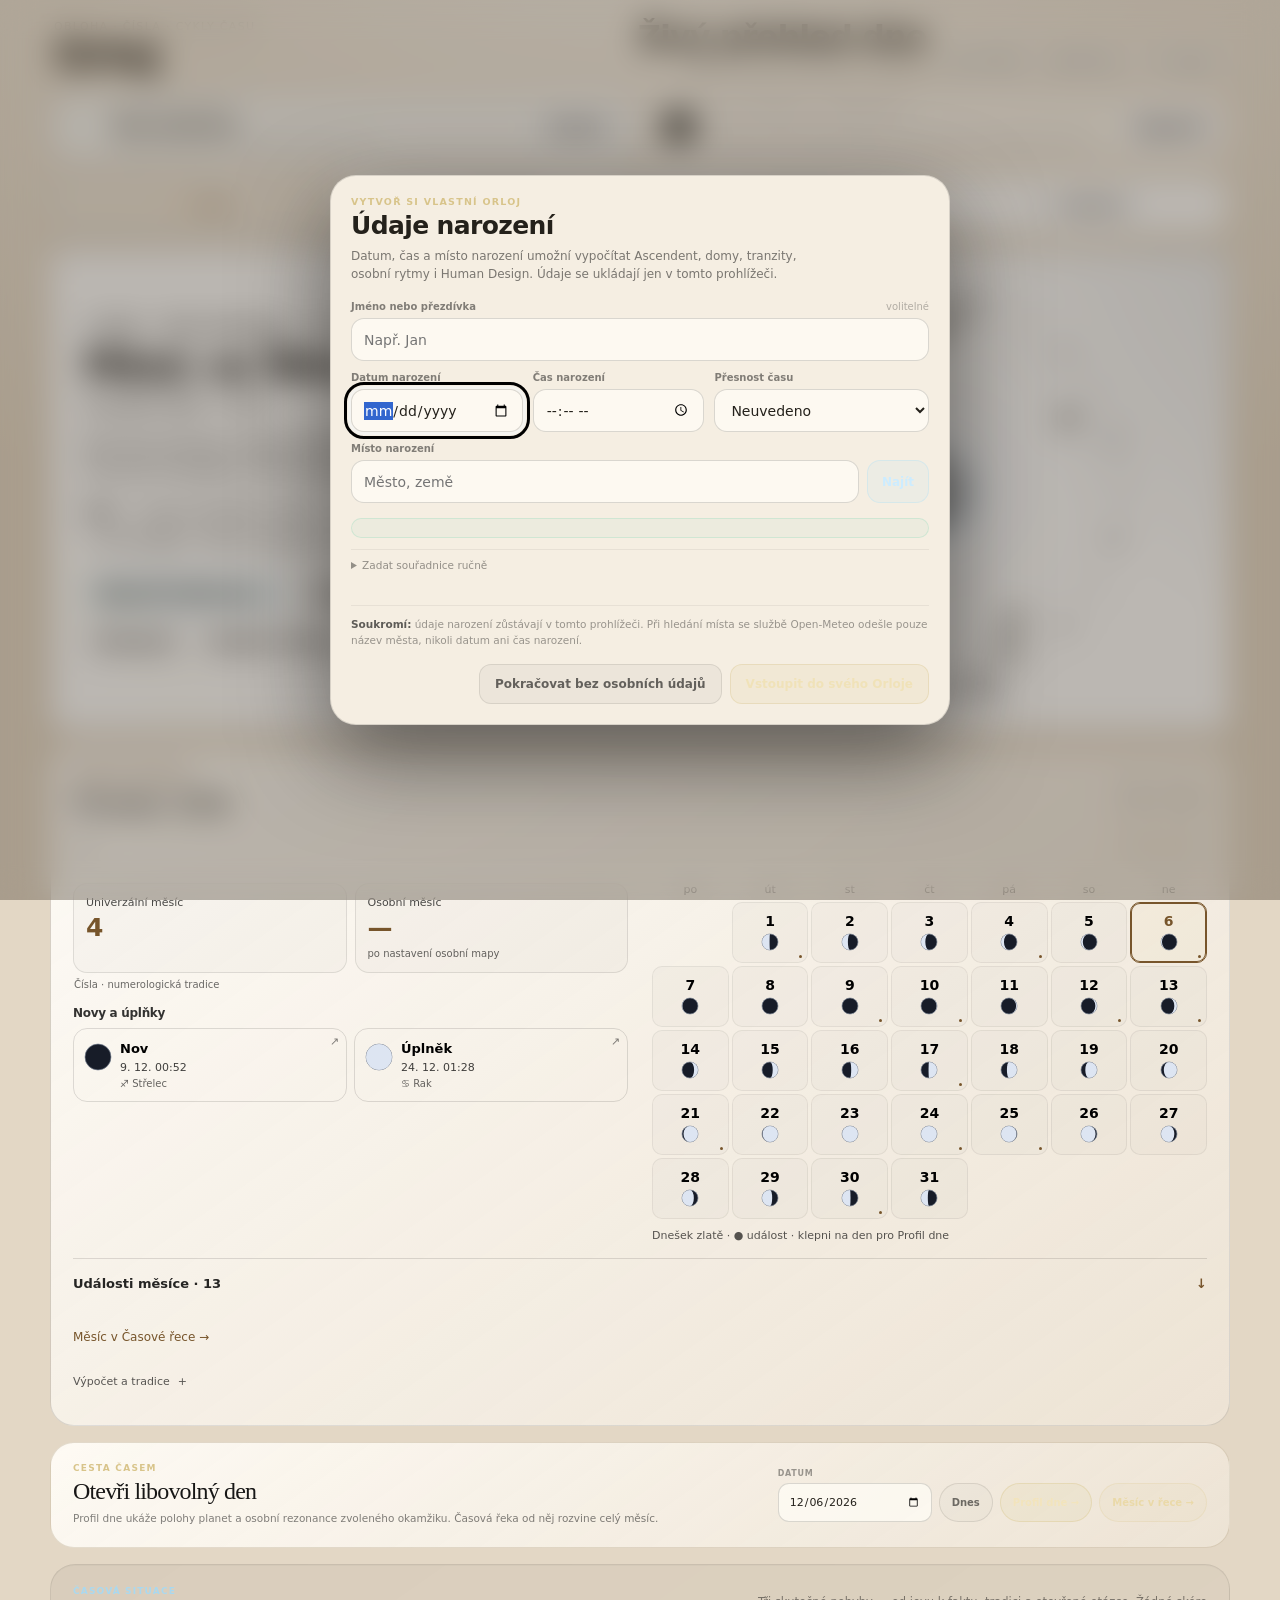
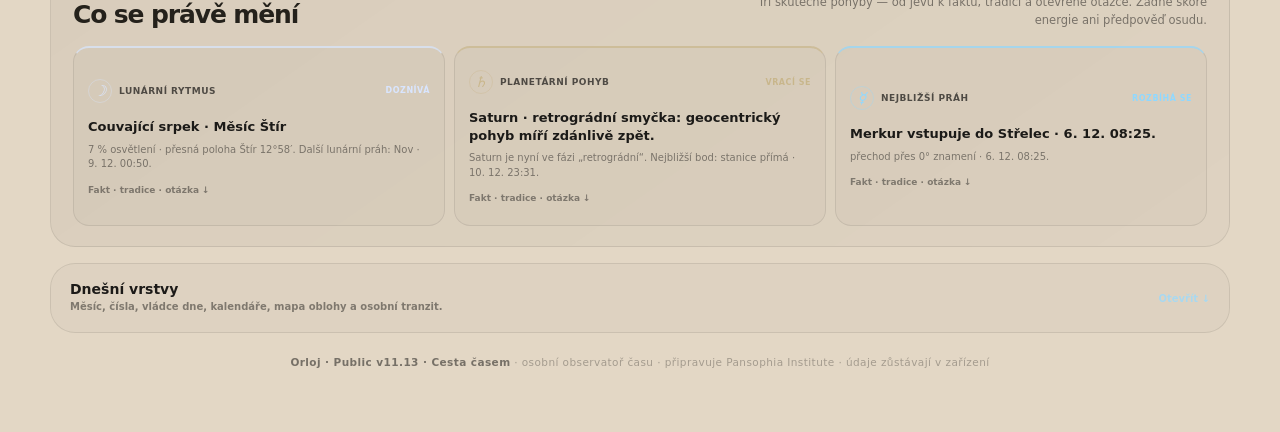
==== commit 125e816c: "Add shared appearance foundation and symbol registry" ====
--- a/index.html
+++ b/index.html
@@ -12,16 +12,7 @@
 <meta content="black-translucent" name="apple-mobile-web-app-status-bar-style"/>
 <meta content="Orloj" name="apple-mobile-web-app-title"/>
 <meta content="#0a0d13" name="theme-color"/>
-<script>
-(function(){
-  try{
-    var pref=localStorage.getItem("orloj-theme")||"system";
-    var resolved=pref==="system"?(window.matchMedia&&window.matchMedia("(prefers-color-scheme: light)").matches?"light":"dark"):pref;
-    document.documentElement.setAttribute("data-theme",resolved);
-    document.documentElement.setAttribute("data-theme-preference",pref);
-  }catch(e){document.documentElement.setAttribute("data-theme","dark");}
-})();
-</script>
+
 <meta content="Orloj Public v11.13" name="application-name"/>
 <meta content="public-v11-13" name="orloj-build"/>
 <link href="manifest.webmanifest?v=public-v11-13-home-icon" rel="manifest"/>
@@ -2178,6 +2169,9 @@
 <link href="./human-design.css?v=public-v11-13" rel="stylesheet"/>
 <link href="./month-panel.css?v=public-v11-13-month-overview" rel="stylesheet"/>
 <link href="./fourth-turning.css?v=public-v11-13-fourth-turning" rel="stylesheet"/>
+<link rel="stylesheet" href="design-foundation.css">
+<script src="appearance.js"></script>
+<script src="symbol-registry.js"></script>
 </head>
 <body>
 <div class="wrap">
@@ -3470,6 +3464,7 @@
     "<path d='M-7-8C-2-4-2 4-7 8M7-8C2-4 2 4 7 8M-9 0H9'/>"];
   function zodiacInline(i,cls,color){return '<svg class="'+(cls||'zodiac-icon')+'" viewBox="-12 -12 24 24" aria-hidden="true" style="color:'+(color||'#d9dee7')+'" fill="none" stroke="currentColor" stroke-width="1.65" stroke-linecap="round" stroke-linejoin="round">'+ZODIAC_MARKS[i]+'</svg>';}
   function zodiacGroup(i,x,y,size,color,opacity){var sc=(size||14)/24;return '<g transform="translate('+Number(x).toFixed(2)+' '+Number(y).toFixed(2)+') scale('+sc.toFixed(4)+')" color="'+(color||'#d9dee7')+'" opacity="'+(opacity==null?1:opacity)+'" fill="none" stroke="currentColor" stroke-width="1.65" stroke-linecap="round" stroke-linejoin="round">'+ZODIAC_MARKS[i]+'</g>';}
+  // Shared visual registry keeps names and glyphs aligned with the existing models.
   function signOf(lon){var ll=rev(lon),k=Math.floor(ll/30);return{name:TROP[k],cz:TROP_CZ[k],deg:ll-k*30};}
   function fmtDeg(deg){var dd=Math.floor(deg),mm=Math.round((deg-dd)*60);if(mm===60){mm=0;dd+=1;}return dd+"°"+(mm<10?"0":"")+mm+"′";}
   function csCount(value,forms){var n=Math.abs(Number(value)),whole=Math.floor(n),decimal=Math.abs(n-whole)>1e-9,text=decimal?new Intl.NumberFormat("cs-CZ",{maximumFractionDigits:1}).format(n):String(whole),form;if(decimal)form=forms[3]||forms[2];else if(whole===1)form=forms[0];else if(whole>=2&&whole<=4)form=forms[1];else form=forms[2];return text+" "+form;}
@@ -3514,6 +3509,7 @@
   function aspects(data){var out=[];for(var i=0;i<data.length;i++)for(var j=i+1;j<data.length;j++){var d=Math.abs(data[i].wheel-data[j].wheel);if(d>180)d=360-d;var best=null;for(var k=0;k<ASPDEF.length;k++){var orb=Math.abs(d-ASPDEF[k][1]);if(orb<=ASPDEF[k][2]&&(!best||orb<best.orb))best={a:data[i],b:data[j],name:ASPDEF[k][0],sym:ASPDEF[k][3],harm:ASPDEF[k][4],orb:orb};}if(best)out.push(best);}out.sort(function(x,y){return x.orb-y.orb;});return out;}
 
   var BODIES=[{id:"sun",name:"Slunce",sym:"☉",ac:"#f8c56b"},{id:"moon",name:"Měsíc",sym:"☽",ac:"#d8e5ff"},{id:"mercury",name:"Merkur",sym:"☿",ac:"#8fd8ff"},{id:"venus",name:"Venuše",sym:"♀",ac:"#f4a8c7"},{id:"mars",name:"Mars",sym:"♂",ac:"#ff806e"},{id:"jupiter",name:"Jupiter",sym:"♃",ac:"#f0a36c"},{id:"saturn",name:"Saturn",sym:"♄",ac:"#c8b68b"},{id:"uranus",name:"Uran",sym:"♅",ac:"#75dfd4"},{id:"neptune",name:"Neptun",sym:"♆",ac:"#7aa7ff"},{id:"pluto",name:"Pluto",sym:"♇",ac:"#b49cff"}];
+  BODIES.forEach(function(body){var symbol=OrlojSymbols.get("body."+body.id);if(symbol){body.name=symbol.name.cs;body.sym=symbol.symbol;}});
   var WL=["Be","Bý","Bl","Ra","Le","Pa","Vá","Št","St","Ko","Vo","Ry"];
   function evAccent(e){if(e.kind==="elongation")return e.glyph==="♀"?"#f4a8c7":"#8fd8ff";var m={"solar-eclipse":"#f8c56b","lunar-eclipse":"#d8e5ff","season":"#9fd6a8"};return m[e.kind]||"#d8e5ff";}
 
@@ -4526,7 +4522,7 @@
     WORLD_CALENDARS.forEach(function(item){var d=worldCalData(WORLD_CAL_DATE,item),title=worldCalField(item,"title"),match=d.day&&d.month&&d.day===d.month,isOpen=state.worldCalSelected===item.id;if(match)matches.push(title+" "+d.day+"/"+d.month);html+='<article class="card worldcal-card'+(isOpen?' active':'')+'" style="--cal-accent:'+item.accent+'"><div class="worldcal-card-head"><div><div class="worldcal-card-title">'+title+'</div><div class="worldcal-card-family">'+worldCalField(item,"family")+'</div></div><div class="worldcal-card-symbol">'+item.symbol+'</div></div><div class="worldcal-numeric">'+d.numeric+'</div><div class="worldcal-long">'+d.long+'</div>'+(d.native&&d.native!==d.long?'<div class="worldcal-native" dir="auto" lang="'+(item.nativeLocale||"")+'">'+d.native+'</div>':'')+(match?'<div class="worldcal-match">'+(APP_LANG==="en"?"matching day and month":"shoda dne a měsíce")+' · '+d.day+'/'+d.month+'</div>':'')+'<p class="worldcal-desc">'+worldCalField(item,"desc")+'</p><button class="worldcal-open" aria-expanded="'+(isOpen?"true":"false")+'" data-worldcal-open="'+item.id+'" type="button">'+worldCalUi(isOpen?"close":"open")+'</button></article>'+(isOpen?worldCalStudy(item,d):'');});
     grid.innerHTML=html;
     var res=document.getElementById("worldcal-resonance");if(res)res.innerHTML=matches.length?'<span class="worldcal-res-chip"><i></i>'+(APP_LANG==="en"?"Numerical match: ":"Číselná shoda: ")+matches.join(" · ")+'</span>':"";
-    Array.prototype.forEach.call(grid.querySelectorAll("[data-worldcal-open]"),function(btn){btn.addEventListener("click",function(){var id=btn.getAttribute("data-worldcal-open"),willOpen=state.worldCalSelected!==id;state.worldCalSelected=willOpen?id:null;renderWorldCalendars();if(willOpen)setTimeout(function(){var study=document.getElementById("worldcal-study");if(study)study.scrollIntoView({behavior:"smooth",block:"nearest"});},0);});});
+    Array.prototype.forEach.call(grid.querySelectorAll("[data-worldcal-open]"),function(btn){btn.addEventListener("click",function(){var id=btn.getAttribute("data-worldcal-open"),willOpen=state.worldCalSelected!==id;state.worldCalSelected=willOpen?id:null;renderWorldCalendars();if(willOpen)setTimeout(function(){var study=document.getElementById("worldcal-study");if(study)study.scrollIntoView({behavior:window.matchMedia("(prefers-reduced-motion: reduce)").matches?"auto":"smooth",block:"nearest"});},0);});});
   }
   function initWorldCalendars(){
     var input=document.getElementById("worldcal-date"),prev=document.getElementById("worldcal-prev"),next=document.getElementById("worldcal-next"),today=document.getElementById("worldcal-today");if(!input)return;
@@ -4672,7 +4668,7 @@
     container.innerHTML=items.map(function(item,i){var open=state.nowSignalOpen===i;return '<article class="now-signal'+(open?' is-open':'')+'" style="--now-accent:'+item.color+'"><button class="now-signal-button" data-now-signal="'+i+'" type="button" aria-expanded="'+(open?'true':'false')+'"><span class="now-signal-top"><span class="now-signal-name"><i class="now-signal-glyph">'+item.glyph+'</i>'+item.title+'</span><span class="now-signal-state">'+item.state+'</span></span><b>'+item.copy+'</b><p>'+item.fact+'</p><span class="now-signal-more">'+(APP_LANG==="en"?(open?'Hide layers ↑':'Fact · tradition · question ↓'):(open?'Skrýt vrstvy ↑':'Fakt · tradice · otázka ↓'))+'</span></button>'+(open?'<div class="now-signal-detail">'+horizonStreamDetail(item,APP_LANG==="en")+(item.event?'<button class="now-signal-horizon" data-now-horizon="'+item.event.at+'" type="button">'+(APP_LANG==="en"?'View this threshold in Horizon →':'Zobrazit tento práh v Horizontu →')+'</button>':'')+'</div>':'')+'</article>';}).join("");
     Array.prototype.forEach.call(container.querySelectorAll("[data-now-signal]"),function(button){button.addEventListener("click",function(){var i=parseInt(button.getAttribute("data-now-signal"),10);state.nowSignalOpen=state.nowSignalOpen===i?-1:i;renderNowInstrument(now,data,ph,moon);});});
     Array.prototype.forEach.call(container.querySelectorAll("[data-now-horizon]"),function(button){button.addEventListener("click",function(){focusHorizonMoment(parseFloat(button.getAttribute("data-now-horizon")));activateTab("horizont",true);});});
-    Array.prototype.forEach.call(document.querySelectorAll("[data-now-open-depth]"),function(depthButton){depthButton.onclick=function(){var depth=document.getElementById("today-day-layers");if(depth){depth.open=true;setTimeout(function(){depth.scrollIntoView({behavior:"smooth",block:"start"});},0);}};});
+    Array.prototype.forEach.call(document.querySelectorAll("[data-now-open-depth]"),function(depthButton){depthButton.onclick=function(){var depth=document.getElementById("today-day-layers");if(depth){depth.open=true;setTimeout(function(){depth.scrollIntoView({behavior:window.matchMedia("(prefers-reduced-motion: reduce)").matches?"auto":"smooth",block:"start"});},0);}};});
   }
   function renderTodayOverview(){
     var root=document.getElementById("panel-today");if(!root)return;
@@ -4841,11 +4837,11 @@
     if(centerDetail&&gateDetail)centerDetail.insertAdjacentHTML("afterend",gateDetail);
     var graphGrid=root.querySelector(".hd-graph-grid");
     if(graphGrid)graphGrid.insertAdjacentHTML("afterend",explorerMarkup);
-    Array.prototype.forEach.call(root.querySelectorAll("[data-hd-step]"),function(btn){btn.addEventListener("click",function(){if(btn.disabled)return;state.hdStep=Number(btn.getAttribute("data-hd-step"))||1;renderHumanDesign();var panel=document.getElementById("hd-step-panel");if(panel&&btn.closest(".hd-step-nav"))panel.scrollIntoView({behavior:"smooth",block:"start"});});});
+    Array.prototype.forEach.call(root.querySelectorAll("[data-hd-step]"),function(btn){btn.addEventListener("click",function(){if(btn.disabled)return;state.hdStep=Number(btn.getAttribute("data-hd-step"))||1;renderHumanDesign();var panel=document.getElementById("hd-step-panel");if(panel&&btn.closest(".hd-step-nav"))panel.scrollIntoView({behavior:window.matchMedia("(prefers-reduced-motion: reduce)").matches?"auto":"smooth",block:"start"});});});
     Array.prototype.forEach.call(root.querySelectorAll("[data-hd-edit-profile]"),function(btn){btn.addEventListener("click",function(){openPublicProfileSetup(false);});});
     Array.prototype.forEach.call(root.querySelectorAll("[data-hd-center]"),function(el){if(el.getAttribute("data-hd-center")===state.hdCenter)el.classList.add("selected");var open=function(){state.hdCenter=el.getAttribute("data-hd-center");renderHumanDesign();};el.addEventListener("click",open);el.addEventListener("keydown",function(e){if(e.key==="Enter"||e.key===" "){e.preventDefault();open();}});});
     Array.prototype.forEach.call(root.querySelectorAll("[data-hd-channel]"),function(el){if(el.getAttribute("data-hd-channel")===state.hdChannel)el.classList.add("selected");var open=function(){state.hdChannel=el.getAttribute("data-hd-channel");renderHumanDesign();};el.addEventListener("click",open);if(el.getAttribute("role")==="button")el.addEventListener("keydown",function(e){if(e.key==="Enter"||e.key===" "){e.preventDefault();open();}});});
-    Array.prototype.forEach.call(root.querySelectorAll("[data-hd-gate]"),function(el){var gate=Number(el.getAttribute("data-hd-gate")),jump=!!el.closest(".hd-activation-list");if(gate===state.hdGate)el.classList.add("selected");el.addEventListener("click",function(){if(!chart.gateMap||!chart.gateMap[gate])return;state.hdGate=gate;renderHumanDesign();if(jump)setTimeout(function(){var detail=document.getElementById("hd-gate-detail");if(detail)detail.scrollIntoView({behavior:"smooth",block:"start"});},20);});});
+    Array.prototype.forEach.call(root.querySelectorAll("[data-hd-gate]"),function(el){var gate=Number(el.getAttribute("data-hd-gate")),jump=!!el.closest(".hd-activation-list");if(gate===state.hdGate)el.classList.add("selected");el.addEventListener("click",function(){if(!chart.gateMap||!chart.gateMap[gate])return;state.hdGate=gate;renderHumanDesign();if(jump)setTimeout(function(){var detail=document.getElementById("hd-gate-detail");if(detail)detail.scrollIntoView({behavior:window.matchMedia("(prefers-reduced-motion: reduce)").matches?"auto":"smooth",block:"start"});},20);});});
     var slider=document.getElementById("hd-time-slider");if(slider){slider.addEventListener("input",function(){state.hdTimeOffset=Number(slider.value)||0;var value=document.getElementById("hd-time-value"),label=document.getElementById("hd-time-offset"),v=state.hdTimeOffset;if(value)value.textContent=hdLocalStamp(P.birth.utc+v*60000,P.timezone);if(label)label.textContent=v===0?"zadaný čas":(v>0?"+":"")+v+" min";});slider.addEventListener("change",function(){state.hdTimeOffset=Number(slider.value)||0;renderHumanDesign();});}
     var reset=root.querySelector("[data-hd-reset-time]");if(reset)reset.addEventListener("click",function(){state.hdTimeOffset=0;renderHumanDesign();});
   }
@@ -4868,8 +4864,8 @@
     if(scrollTop!==false)try{window.scrollTo({top:0,behavior:"instant"});}catch(e){window.scrollTo(0,0);}
   }
   Array.prototype.forEach.call(document.querySelectorAll("#tabs button"),function(btn){btn.addEventListener("click",function(){activateTab(btn.getAttribute("data-tab"),true,null);});});
-  Array.prototype.forEach.call(document.querySelectorAll("[data-open-tab]"),function(btn){btn.addEventListener("click",function(){var tab=btn.getAttribute("data-open-tab"),anchor=btn.getAttribute("data-open-anchor"),hub=btn.getAttribute("data-open-hub")||null;activateTab(tab,true,hub);if(anchor)setTimeout(function(){var el=document.getElementById(anchor);if(el)el.scrollIntoView({behavior:"smooth",block:"start"});},90);});});
-  Array.prototype.forEach.call(document.querySelectorAll("[data-schema-tab]"),function(btn){btn.addEventListener("click",function(){var tab=btn.getAttribute("data-schema-tab"),anchor=btn.getAttribute("data-schema-anchor");activateTab(tab,true,defaultHubForTab(tab));if(anchor)setTimeout(function(){var el=document.getElementById(anchor);if(el)el.scrollIntoView({behavior:"smooth",block:"start"});},90);});});
+  Array.prototype.forEach.call(document.querySelectorAll("[data-open-tab]"),function(btn){btn.addEventListener("click",function(){var tab=btn.getAttribute("data-open-tab"),anchor=btn.getAttribute("data-open-anchor"),hub=btn.getAttribute("data-open-hub")||null;activateTab(tab,true,hub);if(anchor)setTimeout(function(){var el=document.getElementById(anchor);if(el)el.scrollIntoView({behavior:window.matchMedia("(prefers-reduced-motion: reduce)").matches?"auto":"smooth",block:"start"});},90);});});
+  Array.prototype.forEach.call(document.querySelectorAll("[data-schema-tab]"),function(btn){btn.addEventListener("click",function(){var tab=btn.getAttribute("data-schema-tab"),anchor=btn.getAttribute("data-schema-anchor");activateTab(tab,true,defaultHubForTab(tab));if(anchor)setTimeout(function(){var el=document.getElementById(anchor);if(el)el.scrollIntoView({behavior:window.matchMedia("(prefers-reduced-motion: reduce)").matches?"auto":"smooth",block:"start"});},90);});});
   Array.prototype.forEach.call(document.querySelectorAll(".num-section-nav a"),function(link){link.addEventListener("click",function(){Array.prototype.forEach.call(document.querySelectorAll(".num-section-nav a"),function(a){a.classList.toggle("on",a===link);});});});
   function openHermitStudy(){window.location.href="tarot.html";}
   document.addEventListener("click",function(e){var b=e.target.closest&&e.target.closest("[data-open-hermit]");if(b){e.preventDefault();openHermitStudy();}});
@@ -4940,7 +4936,7 @@
     C.innerHTML=h;
     Array.prototype.forEach.call(C.querySelectorAll('.czrow'),function(b){b.addEventListener('click',function(){var k=b.getAttribute('data-cz');state.czOpen=(String(state.czOpen)===k?null:k);renderChineseLibrary();});});
   }
-  function scrollToStudy(id){setTimeout(function(){var el=document.getElementById(id);if(el)el.scrollIntoView({behavior:"smooth",block:"start"});},70);}
+  function scrollToStudy(id){setTimeout(function(){var el=document.getElementById(id);if(el)el.scrollIntoView({behavior:window.matchMedia("(prefers-reduced-motion: reduce)").matches?"auto":"smooth",block:"start"});},70);}
   function openChineseStudy(index){
     if(index<0||index>=CZ_SIGN_DEEP.length)return;
     state.czOpen=index;
@@ -6682,7 +6678,7 @@
     Array.prototype.forEach.call(C.querySelectorAll(".pprow"),function(b){b.addEventListener("click",function(ev){ev.stopPropagation();var pi=parseInt(b.getAttribute("data-pi"),10);state.plPathOpen=(state.plPathOpen===pi)?-1:pi;state.plMoreOpen=true;renderPlanety();});});
     Array.prototype.forEach.call(C.querySelectorAll("[data-planet-jump]"),function(b){b.addEventListener("click",function(){scrollToStudy(b.getAttribute("data-planet-jump"));});});
     Array.prototype.forEach.call(C.querySelectorAll("[data-related-sign]"),function(b){b.addEventListener("click",function(){openSignGroups("western",parseInt(b.getAttribute("data-related-sign"),10));});});
-    Array.prototype.forEach.call(C.querySelectorAll("[data-related-number]"),function(b){b.addEventListener("click",function(){var key=b.getAttribute("data-related-number");state.numOpen=key;activateTab("numero",false);renderNumberLibrary();setTimeout(function(){var el=document.querySelector('.numitem[data-number="'+key+'"]');if(el)el.scrollIntoView({behavior:"smooth",block:"start"});},70);});});
+    Array.prototype.forEach.call(C.querySelectorAll("[data-related-number]"),function(b){b.addEventListener("click",function(){var key=b.getAttribute("data-related-number");state.numOpen=key;activateTab("numero",false);renderNumberLibrary();setTimeout(function(){var el=document.querySelector('.numitem[data-number="'+key+'"]');if(el)el.scrollIntoView({behavior:window.matchMedia("(prefers-reduced-motion: reduce)").matches?"auto":"smooth",block:"start"});},70);});});
     Array.prototype.forEach.call(C.querySelectorAll(".planet-more"),function(d){d.addEventListener("toggle",function(){state.plMoreOpen=d.open;});});
     Array.prototype.forEach.call(C.querySelectorAll(".evrow"),function(b){b.addEventListener("click",function(){var id=b.getAttribute("data-id");state.plOpen=(state.plOpen===id)?null:id;state.plPathOpen=-1;state.plMoreOpen=false;renderPlanety();});});bindSaturnGallery(C);}
 
@@ -6796,7 +6792,7 @@
   };
   var pendingRoom=null;
   function roomSeenKey(key){return "orloj-threshold-seen-"+key;}
-  function goToRoom(key){var r=ORLOJ_ROOM_DATA[key];if(!r)return;activateTab(r.tab,true);if(r.anchor)setTimeout(function(){var el=document.getElementById(r.anchor);if(el)el.scrollIntoView({behavior:"smooth",block:"start"});},120);}
+  function goToRoom(key){var r=ORLOJ_ROOM_DATA[key];if(!r)return;activateTab(r.tab,true);if(r.anchor)setTimeout(function(){var el=document.getElementById(r.anchor);if(el)el.scrollIntoView({behavior:window.matchMedia("(prefers-reduced-motion: reduce)").matches?"auto":"smooth",block:"start"});},120);}
   function closeThreshold(){var m=document.getElementById("threshold-modal");if(!m)return;m.hidden=true;m.setAttribute("aria-hidden","true");document.body.classList.remove("threshold-open");pendingRoom=null;}
   function openRoomThreshold(key){var r=ORLOJ_ROOM_DATA[key];if(!r)return;try{if(sessionStorage.getItem(roomSeenKey(key))==="1"){goToRoom(key);return;}}catch(e){}pendingRoom=key;var m=document.getElementById("threshold-modal");if(!m){goToRoom(key);return;}document.getElementById("threshold-glyph").textContent=r.glyph;document.getElementById("threshold-room-title").textContent=r.title;document.getElementById("threshold-quote").textContent="„"+r.quote+"“";document.getElementById("threshold-source").textContent=r.source;document.getElementById("threshold-note").textContent=r.note;document.getElementById("threshold-enter").textContent="Vstoupit · "+r.title;m.hidden=false;m.setAttribute("aria-hidden","false");document.body.classList.add("threshold-open");setTimeout(function(){document.getElementById("threshold-enter").focus();},30);}
   function initInstitutionalUI(){
@@ -6805,11 +6801,8 @@
     var enter=document.getElementById("threshold-enter");if(enter)enter.addEventListener("click",function(){var key=pendingRoom;if(!key)return;try{sessionStorage.setItem(roomSeenKey(key),"1");}catch(e){}closeThreshold();goToRoom(key);});
   }
 
-  var THEME_ORDER=["system","light","dark"];
-  function resolvedTheme(pref){return pref==="system"?(window.matchMedia&&window.matchMedia("(prefers-color-scheme: light)").matches?"light":"dark"):pref;}
-  function themeMetaColor(theme){return theme==="light"?"#eee5d7":"#0a0d13";}
-  function applyThemePreference(pref,save){if(THEME_ORDER.indexOf(pref)<0)pref="system";var theme=resolvedTheme(pref);document.documentElement.setAttribute("data-theme-preference",pref);document.documentElement.setAttribute("data-theme",theme);if(save!==false)try{localStorage.setItem("orloj-theme",pref);}catch(e){}var labels={system:"Auto",light:"Ateliér",dark:"Nocturne"},icons={system:"◐",light:"☼",dark:"☾"};var lb=document.getElementById("theme-toggle-label"),ic=document.getElementById("theme-toggle-icon"),btn=document.getElementById("theme-toggle");if(lb)lb.textContent=labels[pref];if(ic)ic.textContent=icons[pref];if(btn){btn.setAttribute("aria-label","Vzhled: "+labels[pref]+". Klepnutím změnit.");btn.title="Vzhled: "+labels[pref];}var meta=document.querySelector('meta[name="theme-color"]');if(meta)meta.setAttribute("content",themeMetaColor(theme));skyTint();}
-  function initAppearanceUI(){var pref="system";try{pref=localStorage.getItem("orloj-theme")||"system";}catch(e){}applyThemePreference(pref,false);var btn=document.getElementById("theme-toggle");if(btn)btn.addEventListener("click",function(){var current=document.documentElement.getAttribute("data-theme-preference")||"system",idx=THEME_ORDER.indexOf(current);applyThemePreference(THEME_ORDER[(idx+1)%THEME_ORDER.length],true);});if(window.matchMedia){var mq=window.matchMedia("(prefers-color-scheme: light)");var onChange=function(){if((document.documentElement.getAttribute("data-theme-preference")||"system")==="system")applyThemePreference("system",false);};if(mq.addEventListener)mq.addEventListener("change",onChange);else if(mq.addListener)mq.addListener(onChange);}}
+  function initAppearanceUI(){window.OrlojAppearance.mount();}
+
 
   var exhibitTimer=null;
   function updateExhibit(){var now=new Date(),d=document.getElementById("exhibit-date"),c=document.getElementById("exhibit-clock"),s=document.getElementById("exhibit-sky-note");if(d)d.textContent=now.toLocaleDateString("cs-CZ",{weekday:"long",day:"numeric",month:"long",year:"numeric"});if(c)c.textContent=now.toLocaleTimeString("cs-CZ",{hour:"2-digit",minute:"2-digit"});var moon=document.getElementById("today-moon-value"),sub=document.getElementById("today-moon-sub");if(s&&moon)s.textContent=(moon.textContent||"Dnešní obloha")+(sub&&sub.textContent?" · "+sub.textContent:"");}
@@ -6886,5 +6879,17 @@
   });
 }
 </script>
+<script>
+if(new URLSearchParams(location.search).has('design-preview')){
+  var preview=document.createElement('main');preview.id='design-preview';preview.className='wrap';
+  preview.innerHTML='<nav class="of-preview-nav" aria-label="Ověření designu"><a href="#preview-time">Osobní čas</a><a href="#num-calendar-card">Kalendář čísel</a><a href="tarot.html">Reader · Poustevník ↗</a><a href="index.html">Celá aplikace ↗</a></nav>';
+  var original=document.querySelector('body > .wrap');
+  var head=document.querySelector('.head');preview.prepend(head);
+  var time=document.querySelector('.now-instrument');time.id='preview-time';preview.append(time);
+  preview.append(document.getElementById('num-calendar-card'));
+  preview.append(document.getElementById('tarot-hermit-study'));
+  original.hidden=true;document.body.prepend(preview);
+}
+</script>
 </body>
 </html>
--- a/fourth-turning.css
+++ b/fourth-turning.css
@@ -1,5 +1,5 @@
 /* Fourth Turning study: inherited Orloj themes, native disclosure controls. */
-.turning-study{scroll-margin-top:24px;padding:clamp(18px,3vw,32px);overflow:hidden}
+.turning-study{scroll-margin-top:104px;padding:clamp(18px,3vw,32px);overflow:hidden}
 .turning-heading{display:flex;align-items:flex-start;justify-content:space-between;gap:16px;flex-wrap:wrap}
 .turning-kicker,.turning-sources>span{font-size:10px;letter-spacing:.12em;text-transform:uppercase;color:var(--gold);font-weight:700}
 .turning-study h2{font:500 clamp(30px,5vw,48px)/1.1 Georgia,serif;letter-spacing:-.03em;margin:9px 0}
